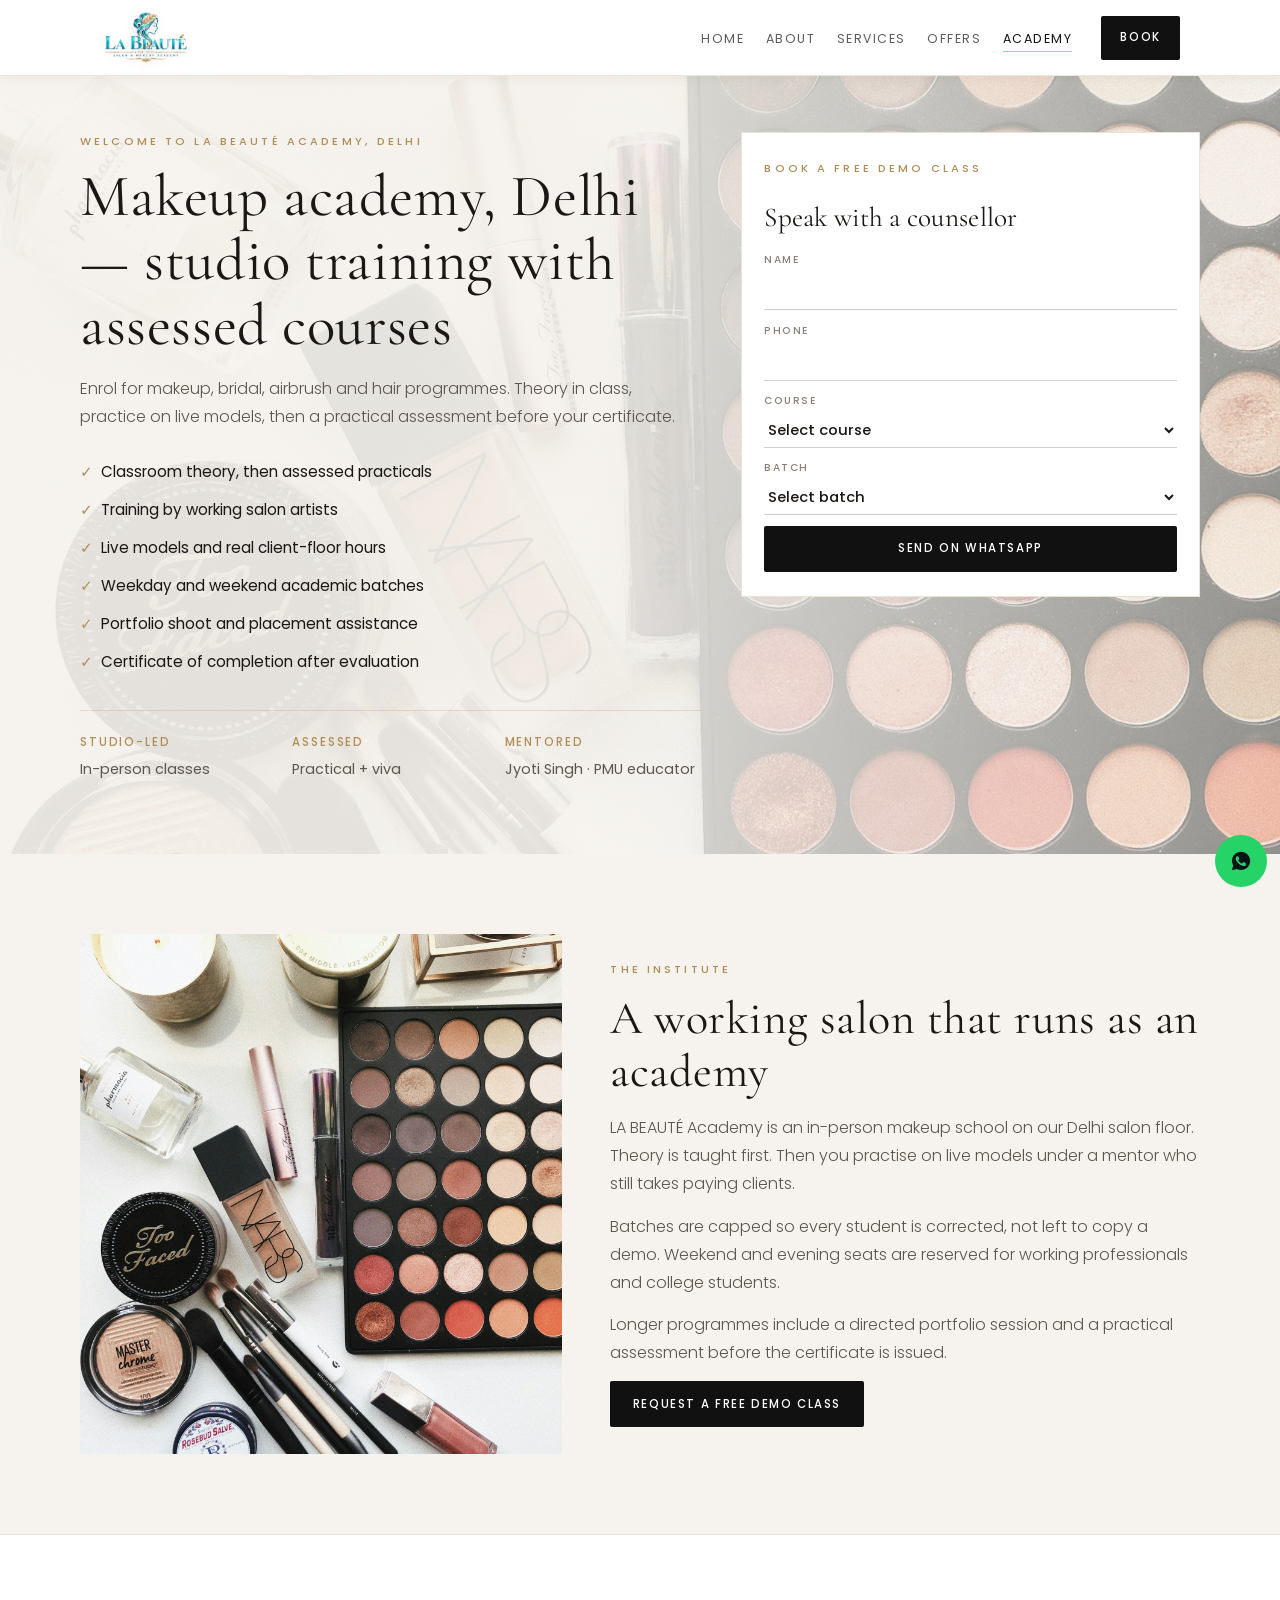
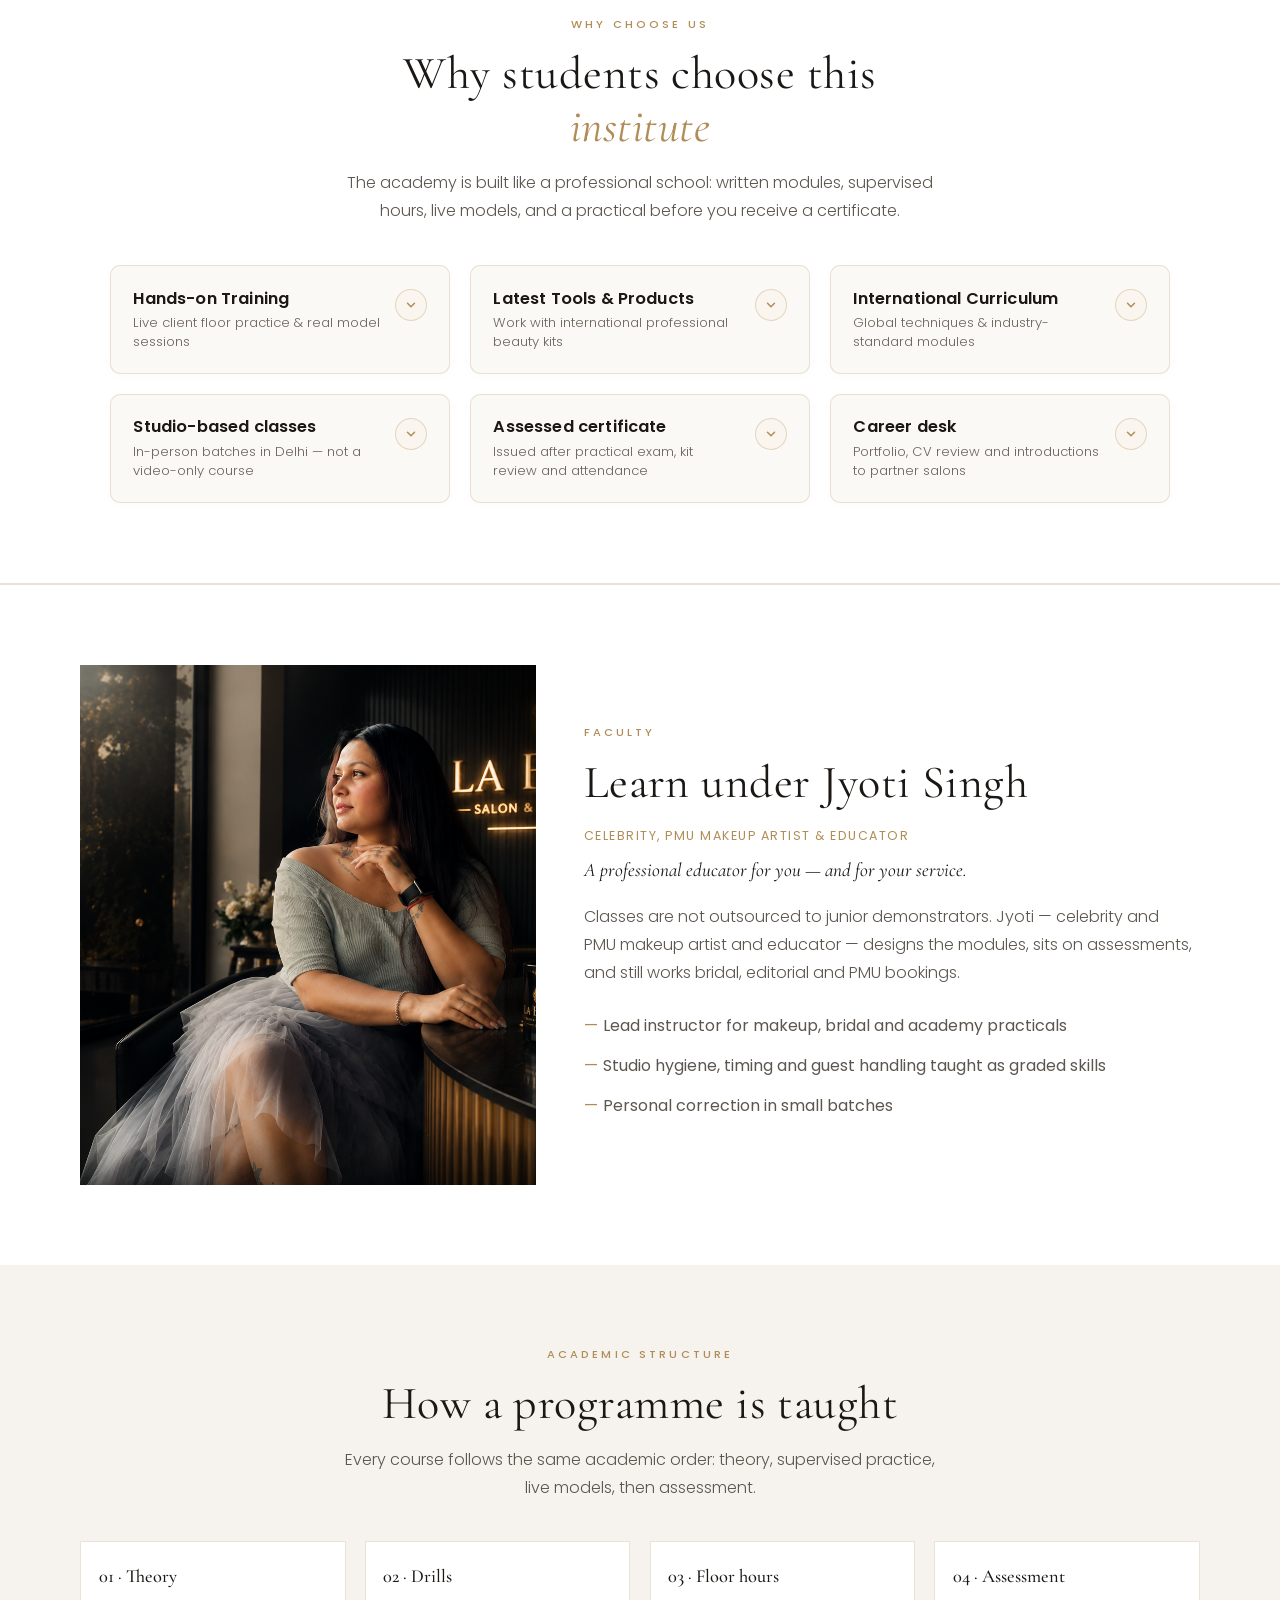
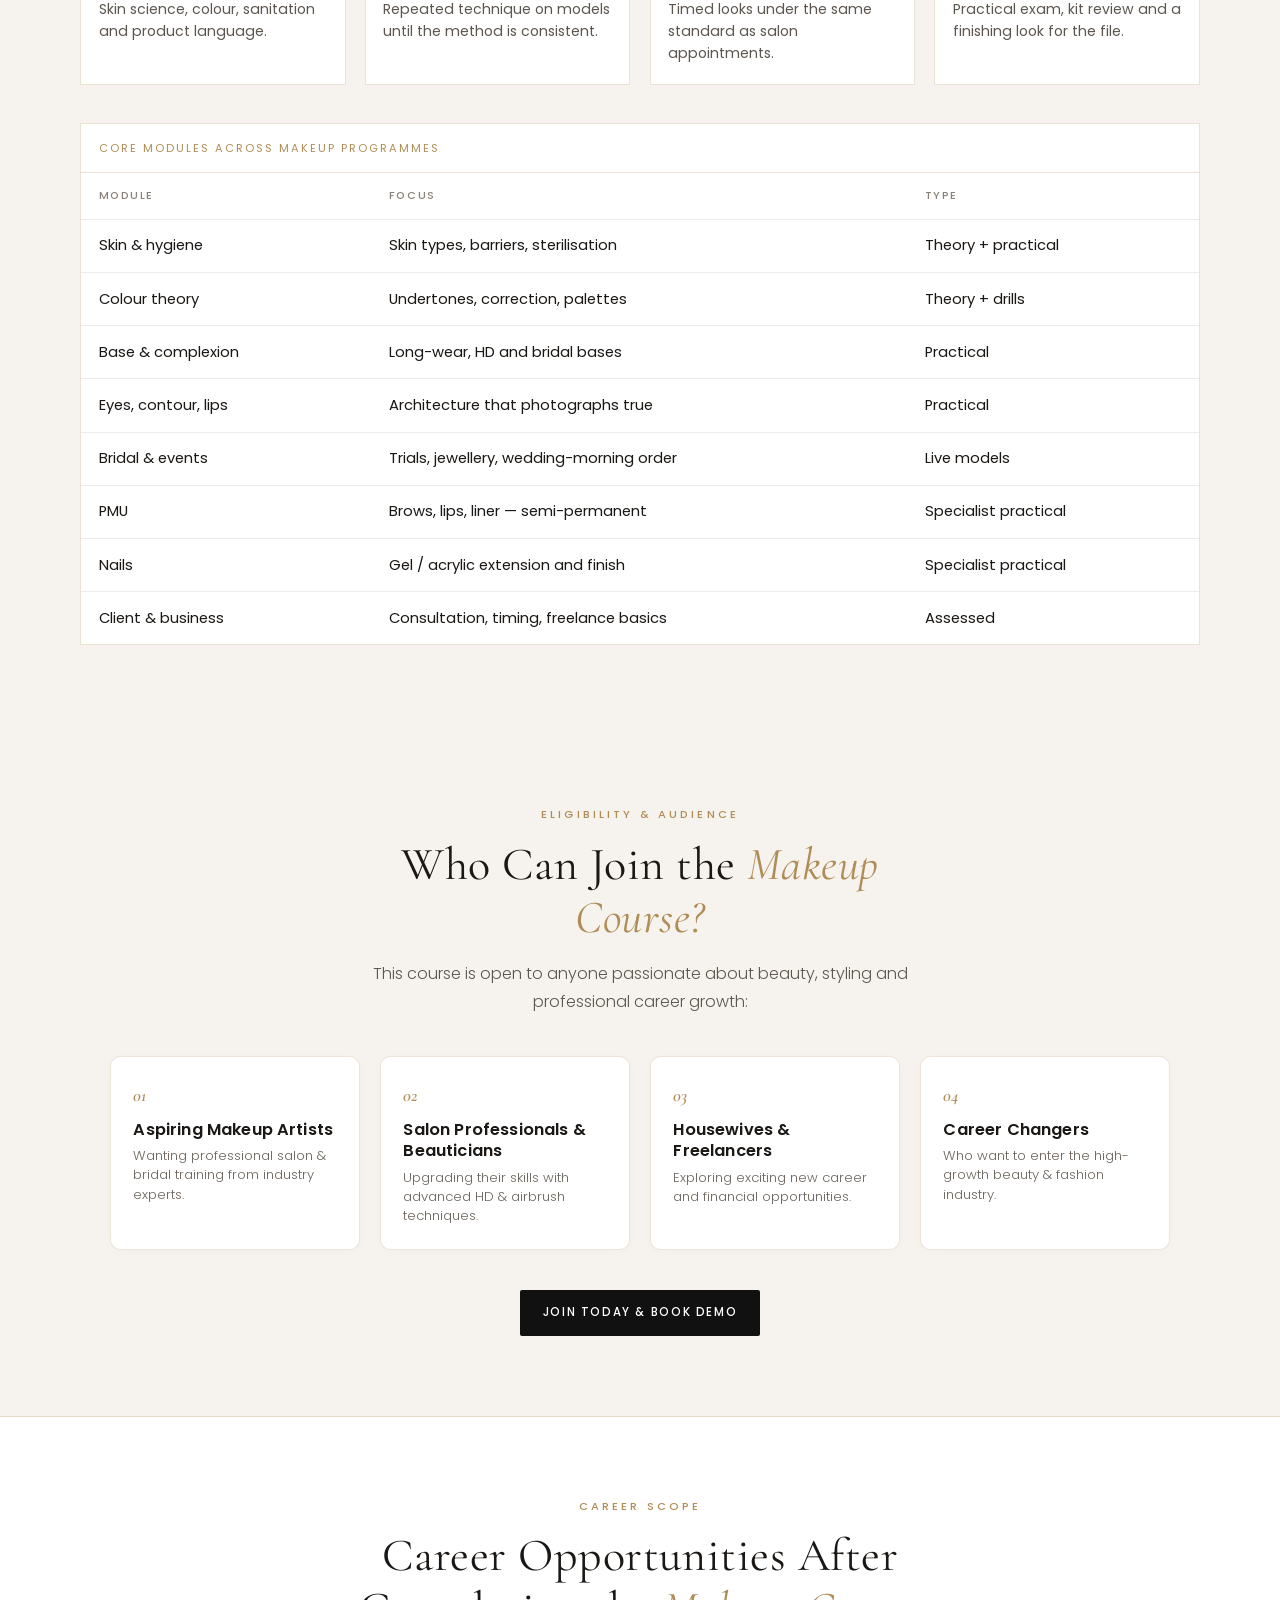
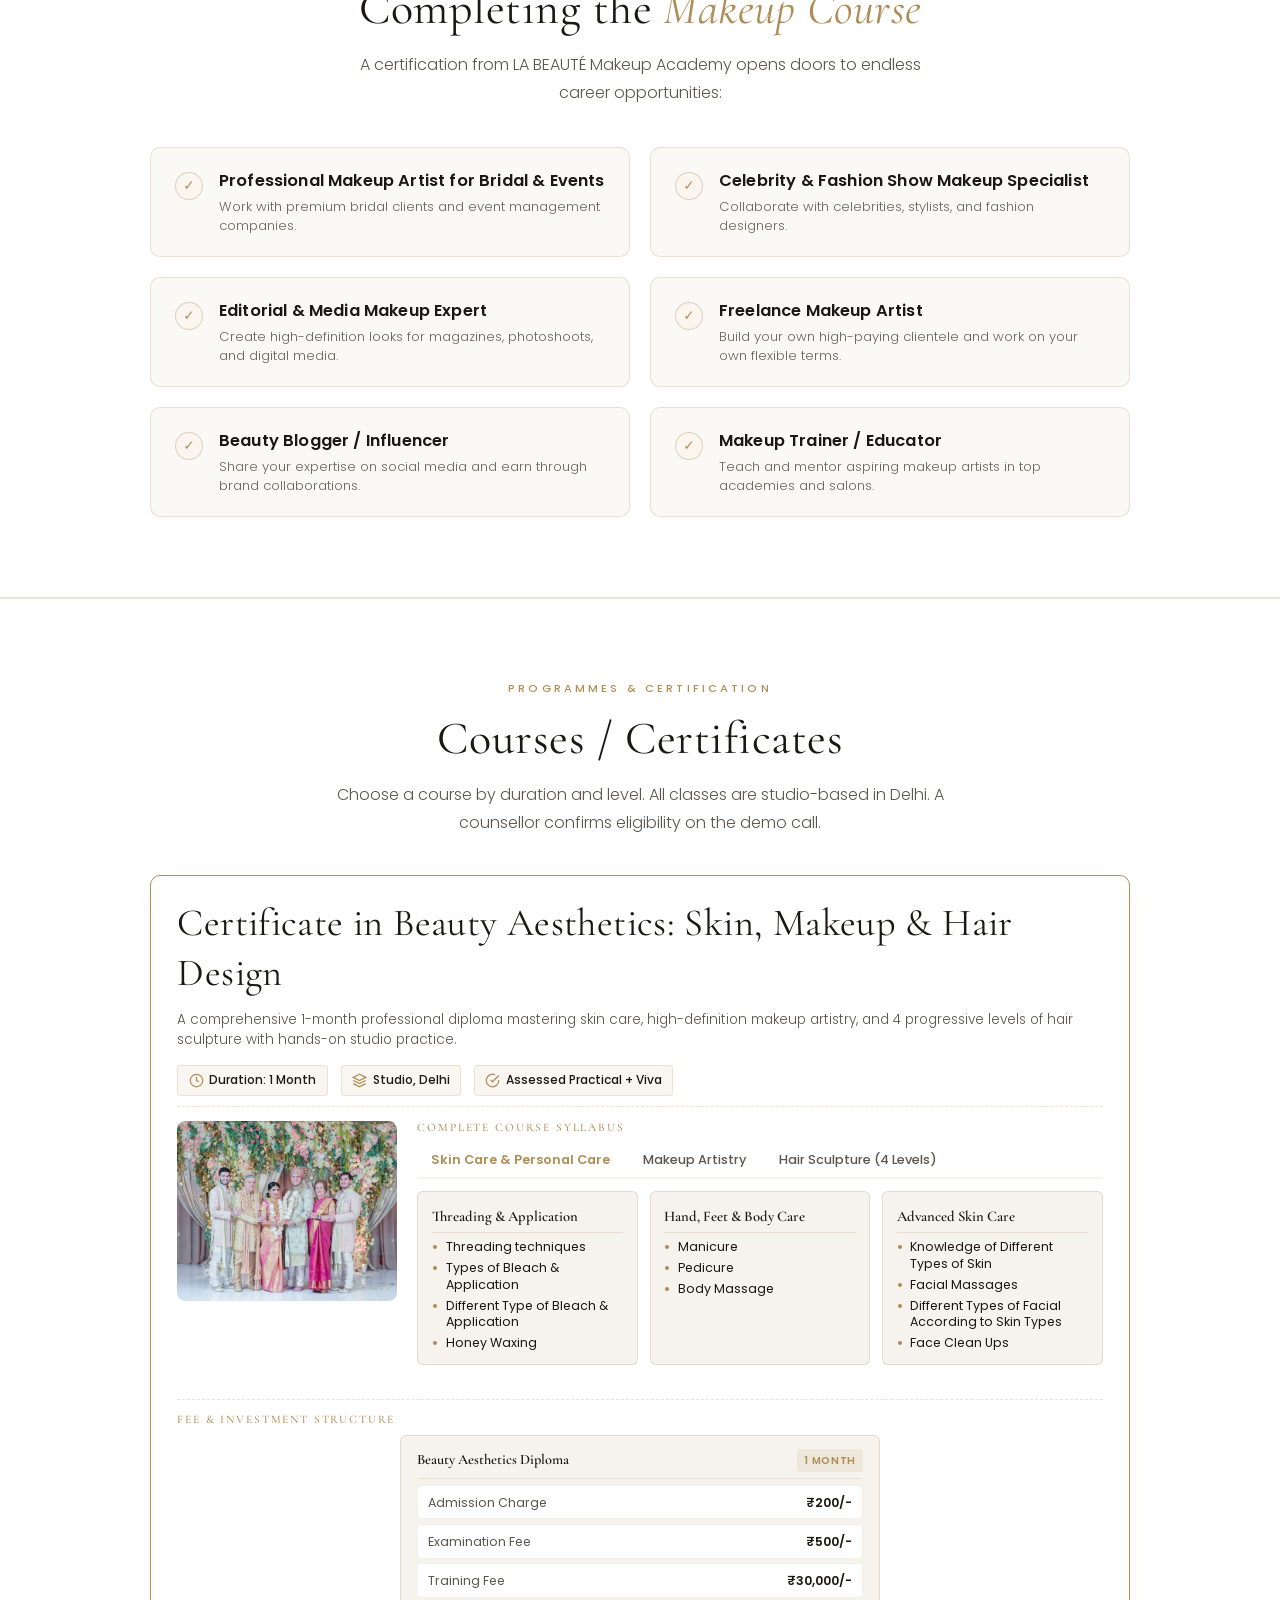
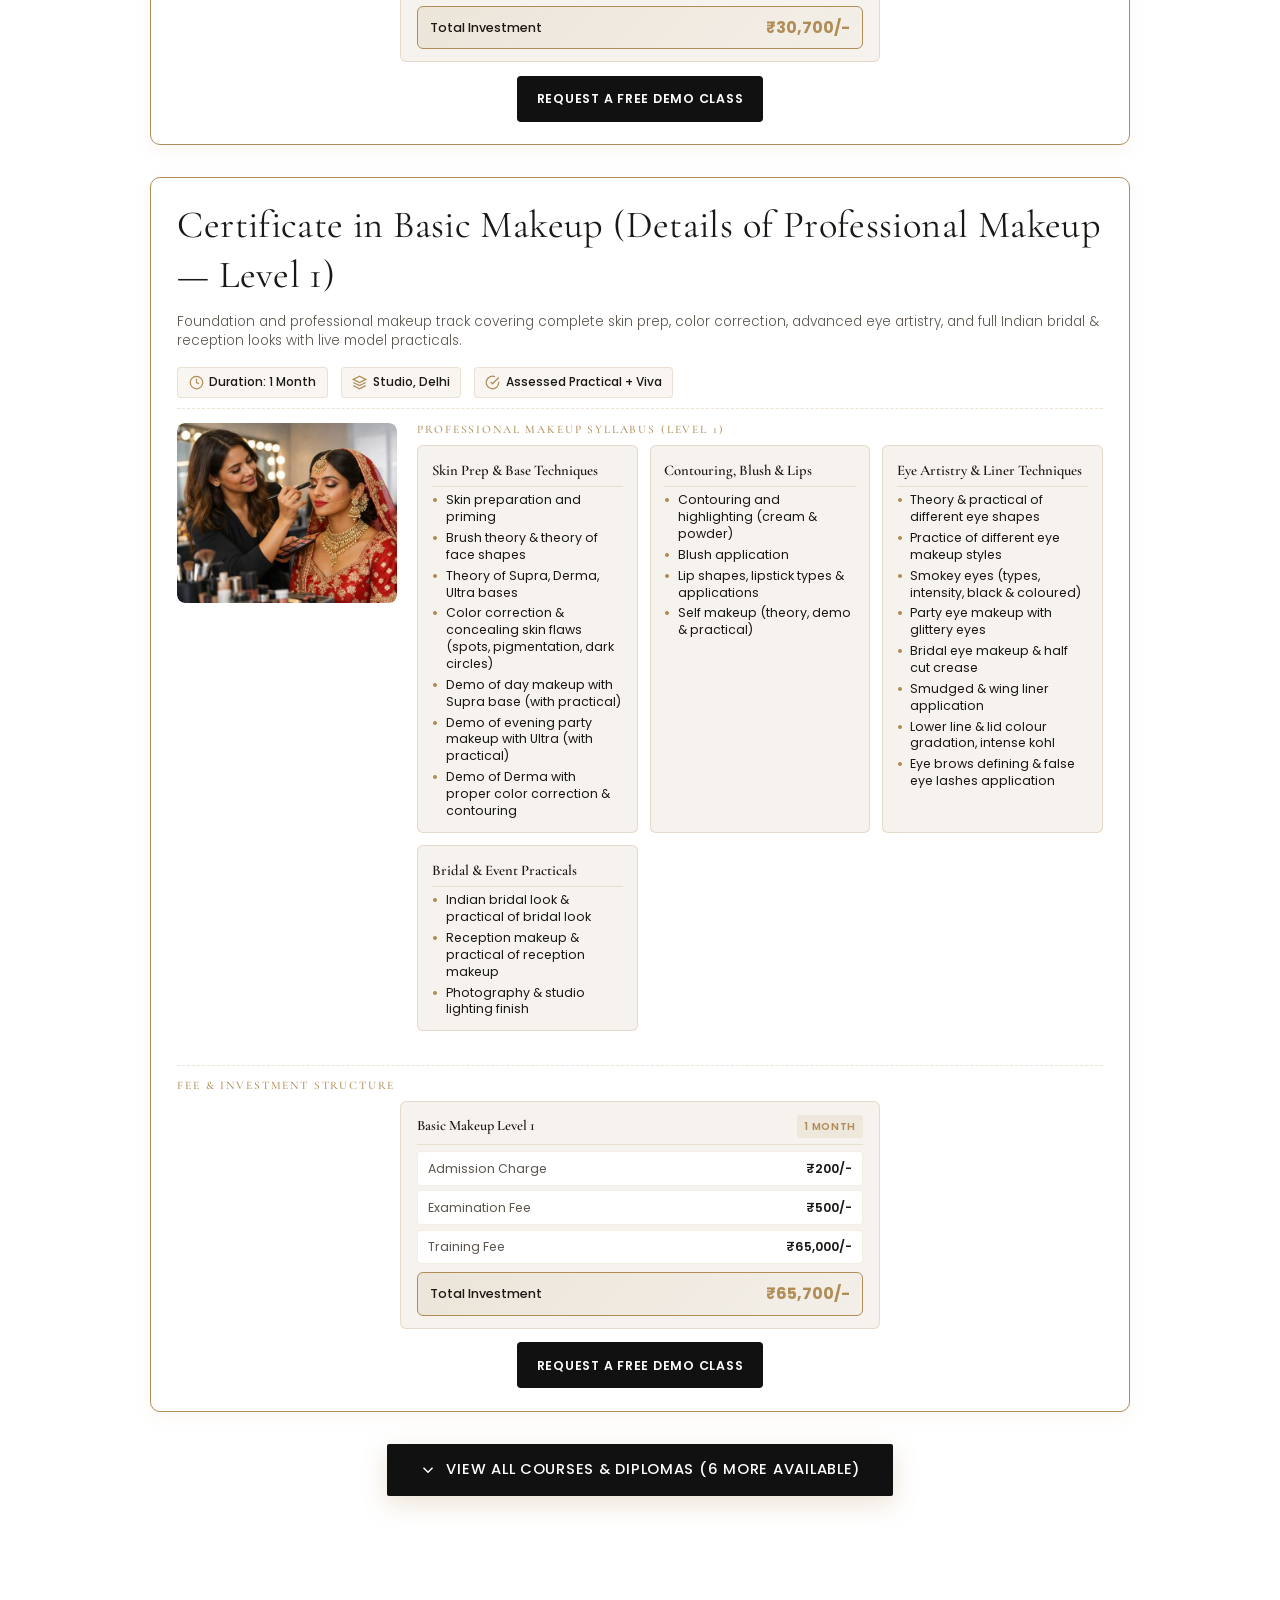
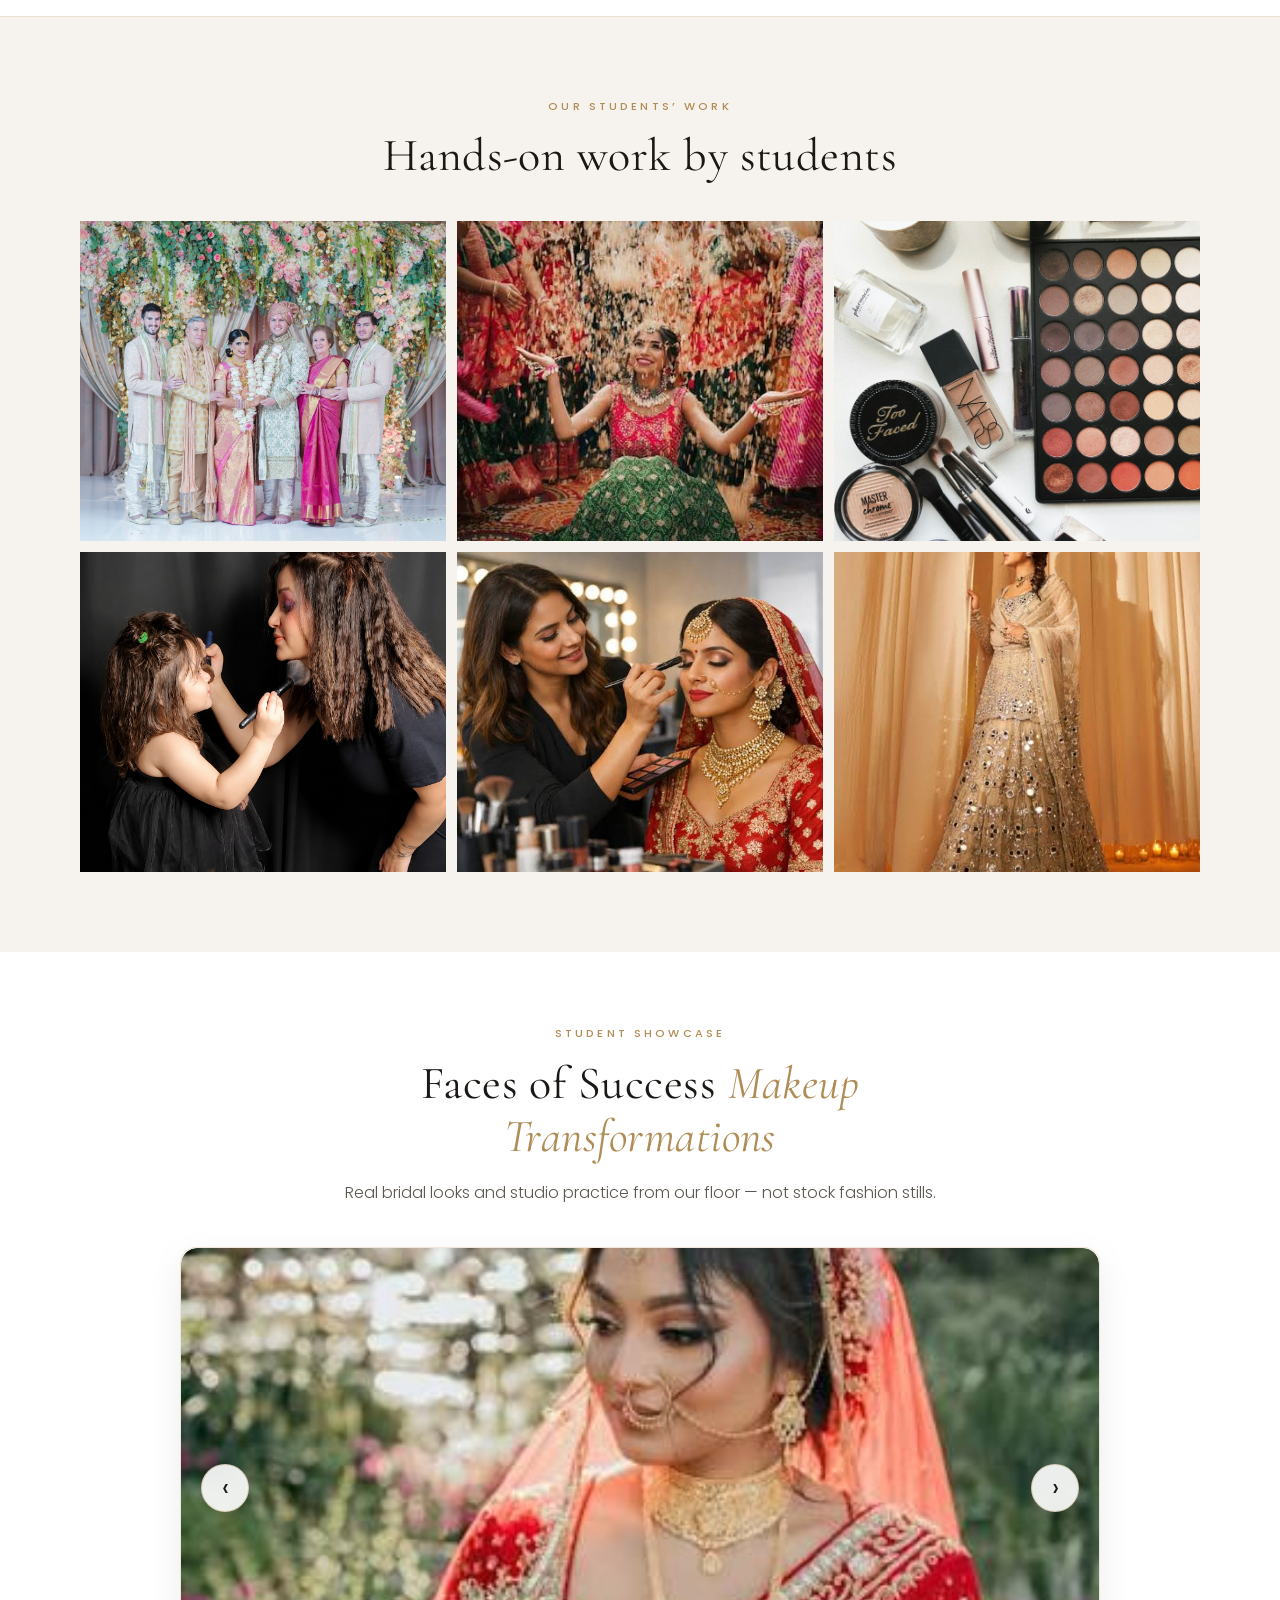
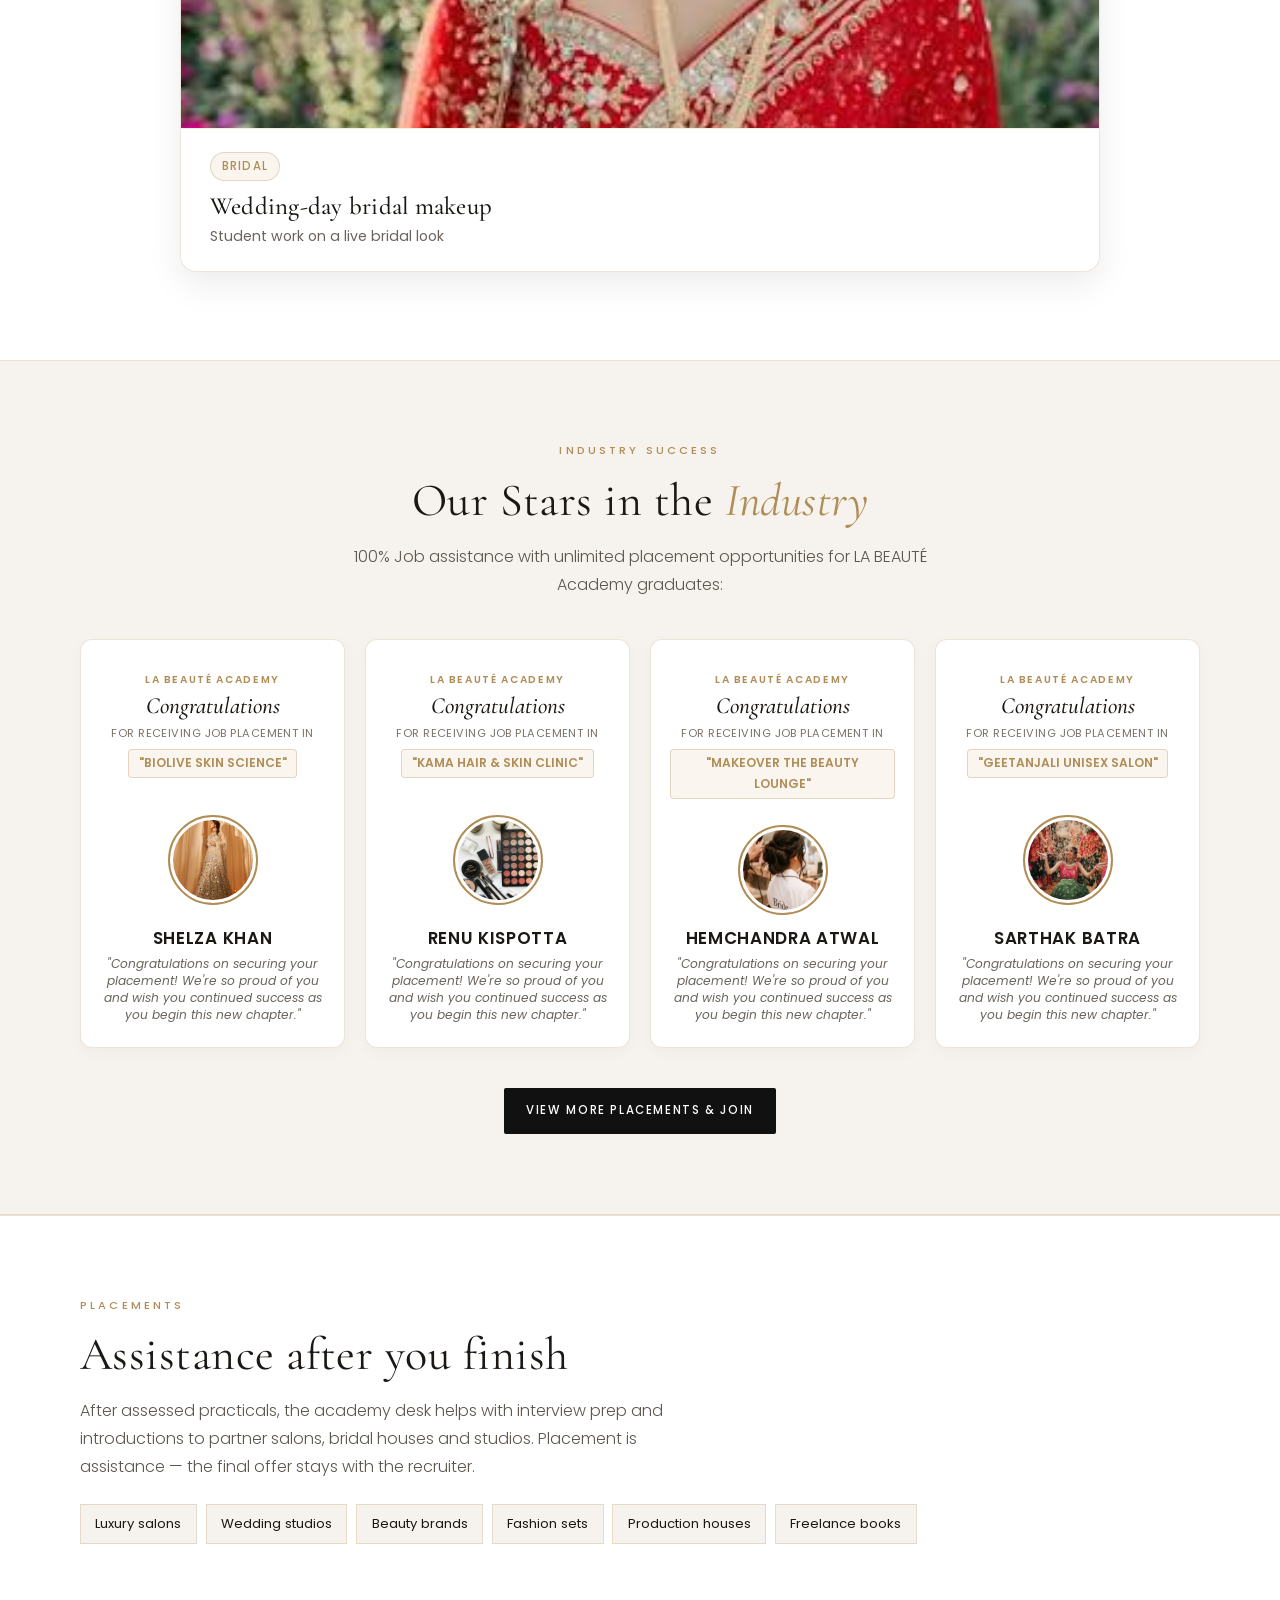
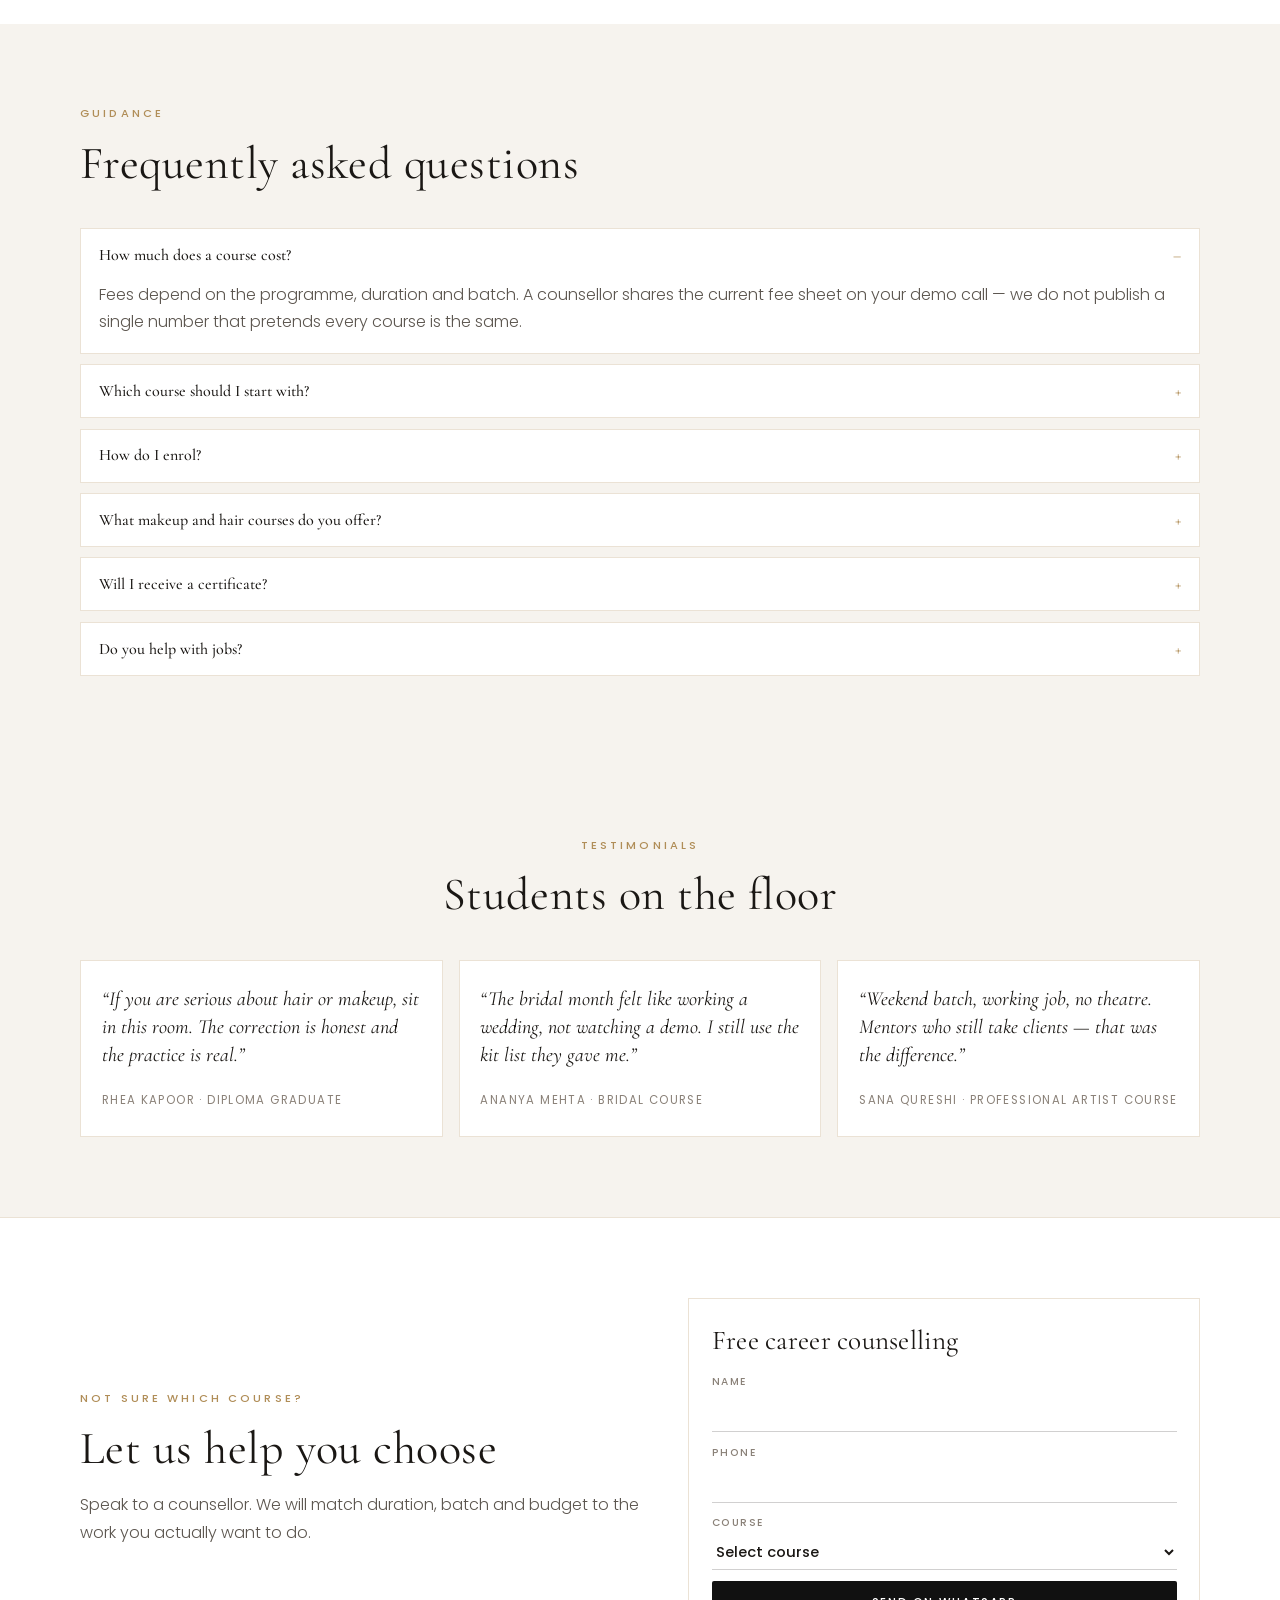
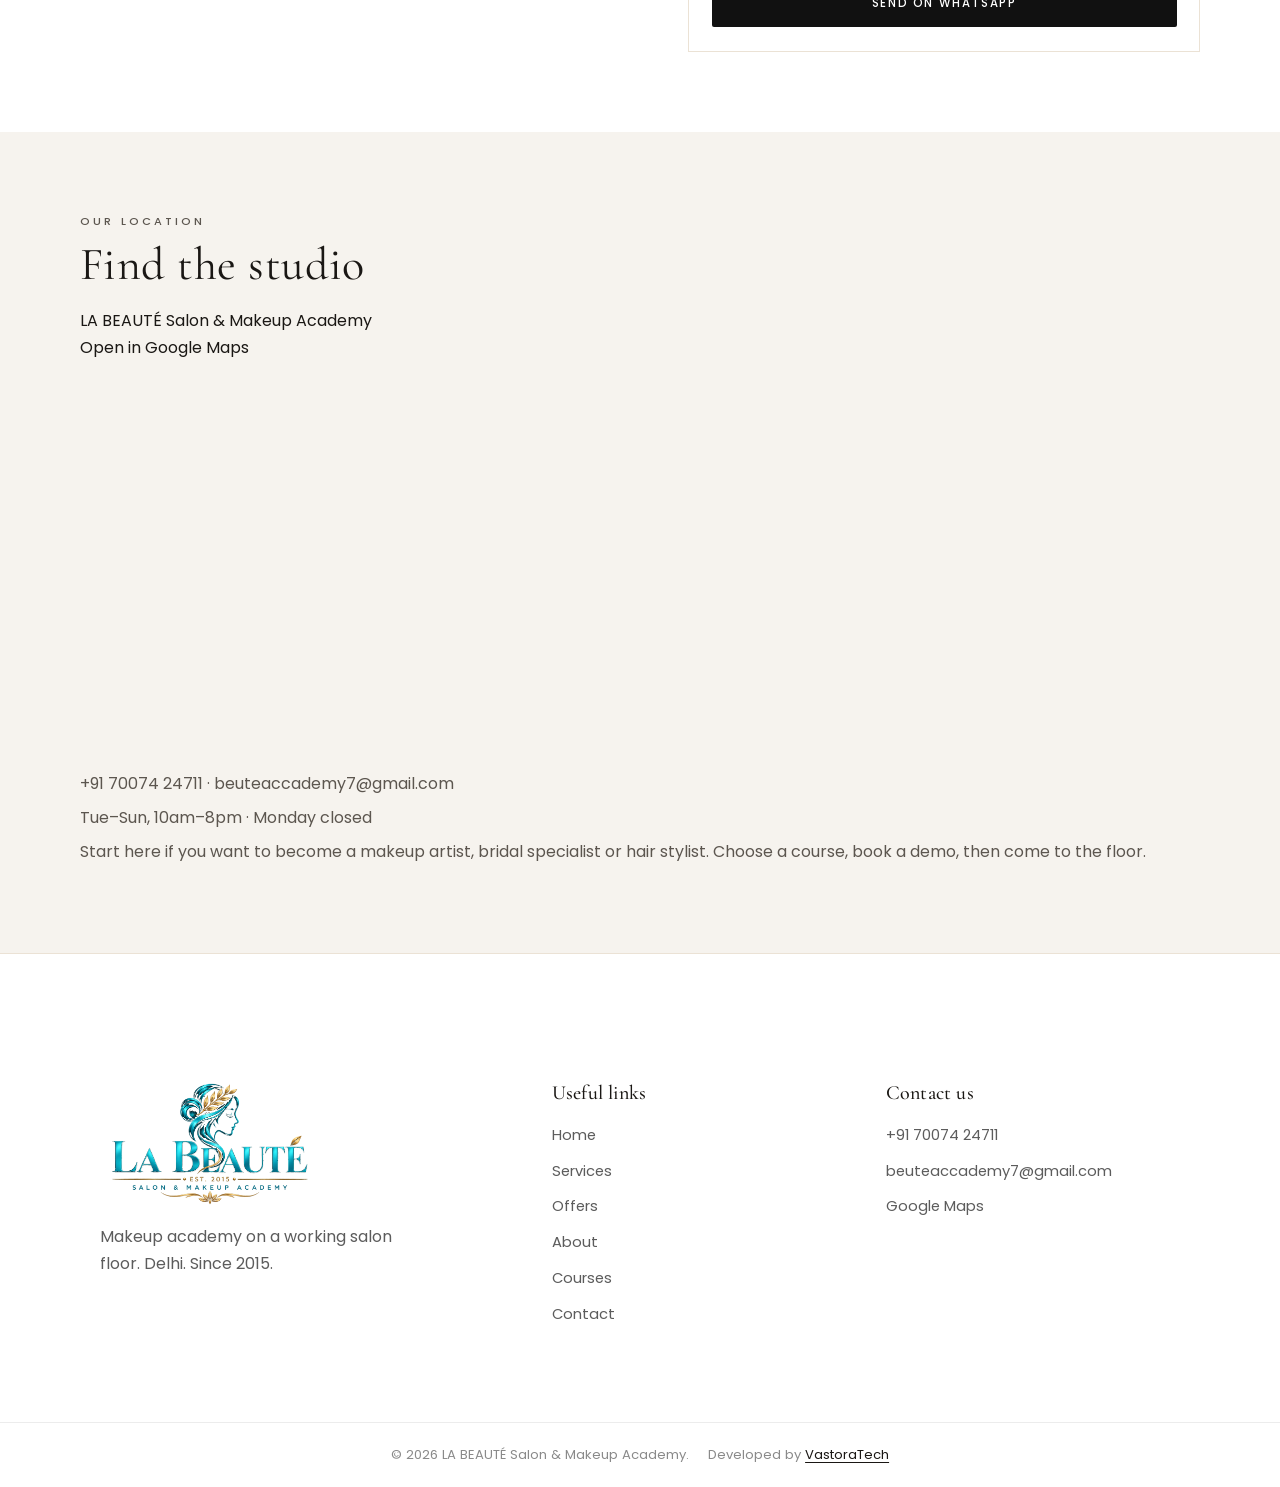
==== academy.html @ 3953b209 "Refactor mobile navigation, course cards, form responsiveness, and studio strip layout" ====
<!DOCTYPE html>
<html lang="en">

<head>
  <meta charset="UTF-8">
  <meta name="viewport" content="width=device-width, initial-scale=1.0, viewport-fit=cover">
  <title>Makeup Academy | LA BEAUTÉ Delhi</title>
  <meta name="description"
    content="LA BEAUTÉ Makeup Academy in Delhi. Makeup, bridal, airbrush, hair, nail extension and PMU (semi-permanent makeup) courses with live practice, weekend batches, portfolio and placement assistance.">
  <link rel="canonical" href="https://labeaute.in/academy.html">
  <meta property="og:title" content="LA BEAUTÉ Makeup Academy">
  <meta property="og:image" content="assets/images/makeup-class.jpg">
  <meta name="theme-color" content="#f6f3ee">
  <link rel="icon" type="image/png" href="assets/images/logo.png">
  <link rel="preconnect" href="https://fonts.googleapis.com">
  <link rel="preconnect" href="https://fonts.gstatic.com" crossorigin>
  <link
    href="https://fonts.googleapis.com/css2?family=Cormorant+Garamond:ital,wght@0,400;0,500;0,600;1,400&family=Poppins:wght@300;400;500;600&display=swap"
    rel="stylesheet">
  <link rel="stylesheet" href="style.css">
  <link rel="stylesheet" href="minimal.css">
  <link rel="stylesheet" href="academy.css">
</head>

<body class="academy-page">
  <a class="skip-link" href="#main">Skip to academy content</a>
  <div class="loader" id="loader" role="status">
    <div class="loader__inner"><img class="loader__logo" src="assets/images/logo.png" alt="LA BEAUTÉ" width="120"
        height="120"></div>
  </div>

  <header class="header" id="header">
    <nav class="nav container" aria-label="Primary">
      <a class="logo" href="index.html"><img src="assets/images/logo.png" alt="LA BEAUTÉ" width="168" height="72"></a>
      <div class="nav__panel" id="navMenu">
        <button class="nav-close" id="navClose" type="button" aria-label="Close menu">×</button>
        <ul class="nav__list">
          <li><a class="nav__link" href="index.html">Home</a></li>
          <li><a class="nav__link" href="index.html#about">About</a></li>
          <li><a class="nav__link" href="index.html#services">Services</a></li>
          <li><a class="nav__link" href="index.html#offers">Offers</a></li>
          <li><a class="nav__link is-active" href="academy.html">Academy</a></li>
        </ul>
        <div class="nav__actions">
          <a class="btn btn--primary btn--sm" href="index.html#contact">Book</a>
        </div>
      </div>
      <button class="nav-toggle" id="navToggle" type="button" aria-expanded="false" aria-controls="navMenu"
        aria-label="Open menu"><span></span><span></span><span></span></button>
    </nav>
  </header>

  <main id="main">
    <section class="lk-hero" id="home">
      <div class="ac-wrap lk-hero__grid">
        <div>
          <p class="ac-kicker">Welcome to LA BEAUTÉ Academy, Delhi</p>
          <h1>Makeup academy, Delhi — studio training with assessed courses</h1>
          <p class="ac-lead">Enrol for makeup, bridal, airbrush and hair programmes. Theory in class, practice on live models, then a practical assessment before your certificate.</p>
          <ul class="lk-ticks">
            <li>Classroom theory, then assessed practicals</li>
            <li>Training by working salon artists</li>
            <li>Live models and real client-floor hours</li>
            <li>Weekday and weekend academic batches</li>
            <li>Portfolio shoot and placement assistance</li>
            <li>Certificate of completion after evaluation</li>
          </ul>
          <div class="lk-acadbar">
            <p><strong>Studio-led</strong><span>In-person classes</span></p>
            <p><strong>Assessed</strong><span>Practical + viva</span></p>
            <p><strong>Mentored</strong><span>Jyoti Singh · PMU educator</span></p>
          </div>
        </div>
        <form class="lk-form" id="demoForm">
          <p class="ac-kicker">Book a free demo class</p>
          <h2>Speak with a counsellor</h2>
          <label>Name <input name="name" required autocomplete="name"></label>
          <label>Phone <input name="phone" type="tel" required autocomplete="tel"></label>
          <label>Course
            <select name="course" required>
              <option value="">Select course</option>
              <option>Makeup Courses</option>
              <option>Hair Styling Course</option>
              <option>Bridal Makeup Course</option>
              <option>Airbrush Makeup Course</option>
              <option>Nail Extension Course</option>
              <option>PMU (Semi-permanent Makeup)</option>
              <option>Professional Master Course</option>
              <option>Others</option>
            </select>
          </label>
          <label>Batch
            <select name="batch" required>
              <option value="">Select batch</option>
              <option>Weekday morning</option>
              <option>Weekday evening</option>
              <option>Weekend</option>
            </select>
          </label>
          <button class="btn btn--primary btn--full" type="submit">Send on WhatsApp</button>
          <p class="lk-ok" hidden>Opening WhatsApp…</p>
        </form>
      </div>
    </section>

    <section class="ac-section" id="about">
      <div class="ac-wrap lk-about">
        <figure>
          <img src="assets/images/makeup-class.jpg" alt="Training inside LA BEAUTÉ Academy" width="800" height="1000"
            loading="lazy">
        </figure>
        <div>
          <p class="ac-kicker">The institute</p>
          <h2 class="ac-title">A working salon that runs as an academy</h2>
          <p class="ac-lead">LA BEAUTÉ Academy is an in-person makeup school on our Delhi salon floor. Theory is taught first. Then you practise on live models under a mentor who still takes paying clients.</p>
          <p class="ac-lead">Batches are capped so every student is corrected, not left to copy a demo. Weekend and evening seats are reserved for working professionals and college students.</p>
          <p class="ac-lead">Longer programmes include a directed portfolio session and a practical assessment before the certificate is issued.</p>
          <a class="btn btn--primary" href="#demoForm">Request a free demo class</a>
        </div>
      </div>
    </section>
    <section class="ac-section lk-why" id="why-us">
      <div class="ac-wrap">
        <header class="ac-head ac-head--center">
          <p class="ac-kicker">Why Choose Us</p>
          <h2 class="ac-title">Why students choose this <span class="highlight">institute</span></h2>
          <p class="ac-lead">The academy is built like a professional school: written modules, supervised hours, live models, and a practical before you receive a certificate.</p>
        </header>

        <div class="lk-why__grid">
          <div class="lk-why__card">
            <div class="lk-why__info">
              <h3>Hands-on Training</h3>
              <p>Live client floor practice &amp; real model sessions</p>
            </div>
            <span class="lk-why__icon" aria-hidden="true">
              <svg width="14" height="14" viewBox="0 0 24 24" fill="none" stroke="currentColor" stroke-width="2.5"
                stroke-linecap="round" stroke-linejoin="round">
                <path d="m6 9 6 6 6-6" />
              </svg>
            </span>
          </div>

          <div class="lk-why__card">
            <div class="lk-why__info">
              <h3>Latest Tools &amp; Products</h3>
              <p>Work with international professional beauty kits</p>
            </div>
            <span class="lk-why__icon" aria-hidden="true">
              <svg width="14" height="14" viewBox="0 0 24 24" fill="none" stroke="currentColor" stroke-width="2.5"
                stroke-linecap="round" stroke-linejoin="round">
                <path d="m6 9 6 6 6-6" />
              </svg>
            </span>
          </div>

          <div class="lk-why__card">
            <div class="lk-why__info">
              <h3>International Curriculum</h3>
              <p>Global techniques &amp; industry-standard modules</p>
            </div>
            <span class="lk-why__icon" aria-hidden="true">
              <svg width="14" height="14" viewBox="0 0 24 24" fill="none" stroke="currentColor" stroke-width="2.5"
                stroke-linecap="round" stroke-linejoin="round">
                <path d="m6 9 6 6 6-6" />
              </svg>
            </span>
          </div>

          <div class="lk-why__card">
            <div class="lk-why__info">
              <h3>Studio-based classes</h3>
              <p>In-person batches in Delhi — not a video-only course</p>
            </div>
            <span class="lk-why__icon" aria-hidden="true">
              <svg width="14" height="14" viewBox="0 0 24 24" fill="none" stroke="currentColor" stroke-width="2.5"
                stroke-linecap="round" stroke-linejoin="round">
                <path d="m6 9 6 6 6-6" />
              </svg>
            </span>
          </div>

          <div class="lk-why__card">
            <div class="lk-why__info">
              <h3>Assessed certificate</h3>
              <p>Issued after practical exam, kit review and attendance</p>
            </div>
            <span class="lk-why__icon" aria-hidden="true">
              <svg width="14" height="14" viewBox="0 0 24 24" fill="none" stroke="currentColor" stroke-width="2.5"
                stroke-linecap="round" stroke-linejoin="round">
                <path d="m6 9 6 6 6-6" />
              </svg>
            </span>
          </div>

          <div class="lk-why__card">
            <div class="lk-why__info">
              <h3>Career desk</h3>
              <p>Portfolio, CV review and introductions to partner salons</p>
            </div>
            <span class="lk-why__icon" aria-hidden="true">
              <svg width="14" height="14" viewBox="0 0 24 24" fill="none" stroke="currentColor" stroke-width="2.5"
                stroke-linecap="round" stroke-linejoin="round">
                <path d="m6 9 6 6 6-6" />
              </svg>
            </span>
          </div>
        </div>
      </div>
    </section>

    <section class="ac-section lk-faculty" id="faculty">
      <div class="ac-wrap lk-faculty__grid">
        <figure>
          <img src="assets/images/hero.png" alt="Jyoti Singh, celebrity and PMU makeup artist and educator" width="800" height="1000" loading="lazy">
        </figure>
        <div>
          <p class="ac-kicker">Faculty</p>
          <h2 class="ac-title">Learn under Jyoti Singh</h2>
          <p class="lk-faculty__role">Celebrity, PMU makeup artist &amp; educator</p>
          <p class="lk-faculty__tag">A professional educator for you — and for your service.</p>
          <p class="ac-lead">Classes are not outsourced to junior demonstrators. Jyoti — celebrity and PMU makeup artist and educator — designs the modules, sits on assessments, and still works bridal, editorial and PMU bookings.</p>
          <ul class="lk-faculty__points">
            <li>Lead instructor for makeup, bridal and academy practicals</li>
            <li>Studio hygiene, timing and guest handling taught as graded skills</li>
            <li>Personal correction in small batches</li>
          </ul>
        </div>
      </div>
    </section>

    <section class="ac-section lk-syllabus" id="syllabus">
      <div class="ac-wrap">
        <header class="ac-head ac-head--center">
          <p class="ac-kicker">Academic structure</p>
          <h2 class="ac-title">How a programme is taught</h2>
          <p class="ac-lead">Every course follows the same academic order: theory, supervised practice, live models, then assessment.</p>
        </header>
        <ol class="lk-syllabus__steps">
          <li><strong>01 · Theory</strong><span>Skin science, colour, sanitation and product language.</span></li>
          <li><strong>02 · Drills</strong><span>Repeated technique on models until the method is consistent.</span></li>
          <li><strong>03 · Floor hours</strong><span>Timed looks under the same standard as salon appointments.</span></li>
          <li><strong>04 · Assessment</strong><span>Practical exam, kit review and a finishing look for the file.</span></li>
        </ol>
        <div class="lk-syllabus__table-wrap">
          <table class="lk-syllabus__table">
            <caption>Core modules across makeup programmes</caption>
            <thead>
              <tr>
                <th>Module</th>
                <th>Focus</th>
                <th>Type</th>
              </tr>
            </thead>
            <tbody>
              <tr><td>Skin &amp; hygiene</td><td>Skin types, barriers, sterilisation</td><td>Theory + practical</td></tr>
              <tr><td>Colour theory</td><td>Undertones, correction, palettes</td><td>Theory + drills</td></tr>
              <tr><td>Base &amp; complexion</td><td>Long-wear, HD and bridal bases</td><td>Practical</td></tr>
              <tr><td>Eyes, contour, lips</td><td>Architecture that photographs true</td><td>Practical</td></tr>
              <tr><td>Bridal &amp; events</td><td>Trials, jewellery, wedding-morning order</td><td>Live models</td></tr>
              <tr><td>PMU</td><td>Brows, lips, liner — semi-permanent</td><td>Specialist practical</td></tr>
              <tr><td>Nails</td><td>Gel / acrylic extension and finish</td><td>Specialist practical</td></tr>
              <tr><td>Client &amp; business</td><td>Consultation, timing, freelance basics</td><td>Assessed</td></tr>
            </tbody>
          </table>
        </div>
      </div>
    </section>

    <section class="ac-section lk-who" id="who-can-join">
      <div class="ac-wrap">
        <header class="ac-head ac-head--center">
          <p class="ac-kicker">Eligibility &amp; Audience</p>
          <h2 class="ac-title">Who Can Join the <span class="highlight">Makeup Course?</span></h2>
          <p class="ac-lead">This course is open to anyone passionate about beauty, styling and professional career
            growth:</p>
        </header>

        <div class="lk-who__grid">
          <div class="lk-who__card">
            <div class="lk-who__badge">01</div>
            <h3>Aspiring Makeup Artists</h3>
            <p>Wanting professional salon &amp; bridal training from industry experts.</p>
          </div>

          <div class="lk-who__card">
            <div class="lk-who__badge">02</div>
            <h3>Salon Professionals &amp; Beauticians</h3>
            <p>Upgrading their skills with advanced HD &amp; airbrush techniques.</p>
          </div>

          <div class="lk-who__card">
            <div class="lk-who__badge">03</div>
            <h3>Housewives &amp; Freelancers</h3>
            <p>Exploring exciting new career and financial opportunities.</p>
          </div>

          <div class="lk-who__card">
            <div class="lk-who__badge">04</div>
            <h3>Career Changers</h3>
            <p>Who want to enter the high-growth beauty &amp; fashion industry.</p>
          </div>
        </div>

        <div class="lk-who__action">
          <a class="btn btn--primary" href="#demoForm">Join Today &amp; Book Demo</a>
        </div>
      </div>
    </section>

    <section class="ac-section lk-careers" id="career-opportunities">
      <div class="ac-wrap">
        <header class="ac-head ac-head--center">
          <p class="ac-kicker">Career Scope</p>
          <h2 class="ac-title">Career Opportunities After Completing the <span class="highlight">Makeup Course</span>
          </h2>
          <p class="ac-lead">A certification from LA BEAUTÉ Makeup Academy opens doors to endless career opportunities:
          </p>
        </header>

        <div class="lk-careers__grid">
          <div class="lk-careers__card">
            <span class="lk-careers__check" aria-hidden="true">✓</span>
            <div class="lk-careers__content">
              <h3>Professional Makeup Artist for Bridal &amp; Events</h3>
              <p>Work with premium bridal clients and event management companies.</p>
            </div>
          </div>

          <div class="lk-careers__card">
            <span class="lk-careers__check" aria-hidden="true">✓</span>
            <div class="lk-careers__content">
              <h3>Celebrity &amp; Fashion Show Makeup Specialist</h3>
              <p>Collaborate with celebrities, stylists, and fashion designers.</p>
            </div>
          </div>

          <div class="lk-careers__card">
            <span class="lk-careers__check" aria-hidden="true">✓</span>
            <div class="lk-careers__content">
              <h3>Editorial &amp; Media Makeup Expert</h3>
              <p>Create high-definition looks for magazines, photoshoots, and digital media.</p>
            </div>
          </div>

          <div class="lk-careers__card">
            <span class="lk-careers__check" aria-hidden="true">✓</span>
            <div class="lk-careers__content">
              <h3>Freelance Makeup Artist</h3>
              <p>Build your own high-paying clientele and work on your own flexible terms.</p>
            </div>
          </div>

          <div class="lk-careers__card">
            <span class="lk-careers__check" aria-hidden="true">✓</span>
            <div class="lk-careers__content">
              <h3>Beauty Blogger / Influencer</h3>
              <p>Share your expertise on social media and earn through brand collaborations.</p>
            </div>
          </div>

          <div class="lk-careers__card">
            <span class="lk-careers__check" aria-hidden="true">✓</span>
            <div class="lk-careers__content">
              <h3>Makeup Trainer / Educator</h3>
              <p>Teach and mentor aspiring makeup artists in top academies and salons.</p>
            </div>
          </div>
        </div>
      </div>
    </section>

    <section class="ac-section lk-courses" id="courses">
      <div class="ac-wrap">
        <header class="ac-head ac-head--center">
          <p class="ac-kicker">Programmes &amp; Certification</p>
          <h2 class="ac-title">Courses / Certificates</h2>
          <p class="ac-lead">Choose a course by duration and level. All classes are studio-based in Delhi. A counsellor confirms eligibility on the demo call.</p>
        </header>

        <!-- Featured Master Certification Program -->
        <article class="lk-course lk-course--featured" id="certificate-beauty-aesthetics">
          <div class="lk-featured__header">
            <h3 class="lk-featured__title">Certificate in Beauty Aesthetics: Skin, Makeup &amp; Hair Design</h3>
            <p class="lk-featured__lead">A comprehensive 1-month professional diploma mastering skin care, high-definition makeup artistry, and 4 progressive levels of hair sculpture with hands-on studio practice.</p>
            <div class="lk-featured__meta-bar">
              <span class="lk-meta-tag"><svg width="15" height="15" viewBox="0 0 24 24" fill="none" stroke="currentColor" stroke-width="2"><circle cx="12" cy="12" r="10"/><path d="M12 6v6l4 2"/></svg> Duration: 1 Month</span>
              <span class="lk-meta-tag"><svg width="15" height="15" viewBox="0 0 24 24" fill="none" stroke="currentColor" stroke-width="2"><path d="M12 2L2 7l10 5 10-5-10-5zM2 17l10 5 10-5M2 12l10 5 10-5"/></svg> Studio, Delhi</span>
              <span class="lk-meta-tag"><svg width="15" height="15" viewBox="0 0 24 24" fill="none" stroke="currentColor" stroke-width="2"><path d="M22 11.08V12a10 10 0 1 1-5.93-9.14"/><polyline points="22 4 12 14.01 9 11.01"/></svg> Assessed Practical + Viva</span>
            </div>
          </div>

          <div class="lk-featured__body">
            <div class="lk-featured__media">
              <img src="assets/images/bridal2.jpg" alt="Certificate in Beauty Aesthetics - Skin, Makeup & Hair Design" width="900" height="700" loading="lazy">
            </div>

            <div class="lk-featured__content">
              <h4 class="lk-featured__syll-heading">Complete Course Syllabus</h4>
              
              <!-- Tab Controls -->
              <div class="lk-tabs-nav" role="tablist" aria-label="Course Syllabus Modules">
                <button class="lk-tab-btn is-active" type="button" role="tab" aria-selected="true" aria-controls="tab-skin" id="btn-tab-skin">
                  Skin Care &amp; Personal Care
                </button>
                <button class="lk-tab-btn" type="button" role="tab" aria-selected="false" aria-controls="tab-makeup" id="btn-tab-makeup">
                  Makeup Artistry
                </button>
                <button class="lk-tab-btn" type="button" role="tab" aria-selected="false" aria-controls="tab-hair" id="btn-tab-hair">
                  Hair Sculpture (4 Levels)
                </button>
              </div>

              <!-- Tab 1: Skin Care -->
              <div class="lk-tab-panel is-active" id="tab-skin" role="tabpanel" aria-labelledby="btn-tab-skin">
                <div class="lk-syll-group">
                  <div class="lk-syll-card">
                    <h5>Threading &amp; Application</h5>
                    <ul>
                      <li>Threading techniques</li>
                      <li>Types of Bleach &amp; Application</li>
                      <li>Different Type of Bleach &amp; Application</li>
                      <li>Honey Waxing</li>
                    </ul>
                  </div>
                  <div class="lk-syll-card">
                    <h5>Hand, Feet &amp; Body Care</h5>
                    <ul>
                      <li>Manicure</li>
                      <li>Pedicure</li>
                      <li>Body Massage</li>
                    </ul>
                  </div>
                  <div class="lk-syll-card lk-syll-card--full">
                    <h5>Advanced Skin Care</h5>
                    <ul>
                      <li>Knowledge of Different Types of Skin</li>
                      <li>Facial Massages</li>
                      <li>Different Types of Facial According to Skin Types</li>
                      <li>Face Clean Ups</li>
                    </ul>
                  </div>
                </div>
              </div>

              <!-- Tab 2: Makeup Artistry -->
              <div class="lk-tab-panel" id="tab-makeup" role="tabpanel" aria-labelledby="btn-tab-makeup" hidden>
                <div class="lk-syll-group">
                  <div class="lk-syll-card">
                    <h5>Fundamentals &amp; Theory</h5>
                    <ul>
                      <li>Skin Preparation of Priming</li>
                      <li>Brush Theory</li>
                      <li>Theory of Supra, Derma, Ultra</li>
                      <li>Theory of Face Shapes</li>
                    </ul>
                  </div>
                  <div class="lk-syll-card">
                    <h5>Day, Evening &amp; Glamour</h5>
                    <ul>
                      <li>Self-Makeup (Theory, Demo, Practical)</li>
                      <li>Demo of Day Makeup</li>
                      <li>Demo of Evening Party Makeup</li>
                      <li>Eye Brows Defining</li>
                      <li>False Eye Lashes &amp; Their Application</li>
                      <li>Powder Contouring &amp; Highlighting</li>
                    </ul>
                  </div>
                  <div class="lk-syll-card lk-syll-card--full">
                    <h5>Specialised Event &amp; Bridal Artistry</h5>
                    <ul>
                      <li>Party Eye Makeup &amp; Glitter Application</li>
                      <li>Engagement Makeup</li>
                      <li>Bridal Makeup &amp; Practical of Bridal Look</li>
                      <li>Reception Makeup &amp; Practical of Reception Makeup</li>
                    </ul>
                  </div>
                </div>
              </div>

              <!-- Tab 3: Hair Sculpture (4 Levels) -->
              <div class="lk-tab-panel" id="tab-hair" role="tabpanel" aria-labelledby="btn-tab-hair" hidden>
                <div class="lk-levels-grid">
                  <div class="lk-level-card">
                    <div class="lk-level-card__head">
                      <span class="lk-level-tag">Level 1</span>
                      <h5>Hair Cutting &amp; Shaping</h5>
                    </div>
                    <ul>
                      <li>Classic Cutting</li>
                      <li>One Length Hair Cut</li>
                      <li>U Cut &amp; Deep U Cut</li>
                      <li>Graduated &amp; Layer Cut</li>
                      <li>Bob Hair Cut</li>
                      <li>Short Square Layers</li>
                    </ul>
                  </div>

                  <div class="lk-level-card">
                    <div class="lk-level-card__head">
                      <span class="lk-level-tag">Level 2</span>
                      <h5>Styling &amp; Setting</h5>
                    </div>
                    <ul>
                      <li>Straight Blow Dry</li>
                      <li>Out Curls Setting</li>
                      <li>Ironing &amp; Tong Setting</li>
                      <li>Roller Setting</li>
                      <li>Crimping</li>
                      <li>Different Types of Buns</li>
                    </ul>
                  </div>

                  <div class="lk-level-card">
                    <div class="lk-level-card__head">
                      <span class="lk-level-tag">Level 3</span>
                      <h5>Color &amp; Chemical Work</h5>
                    </div>
                    <ul>
                      <li>Basic Theory of Color &amp; Practice</li>
                      <li>Root Touch Up</li>
                      <li>Global Colour</li>
                      <li>Colour on Colour</li>
                      <li>Colour Change</li>
                    </ul>
                  </div>

                  <div class="lk-level-card">
                    <div class="lk-level-card__head">
                      <span class="lk-level-tag">Level 4</span>
                      <h5>Hair Spa &amp; Scalp Care</h5>
                    </div>
                    <ul>
                      <li>Head Massage</li>
                      <li>Hair Spa Treatment</li>
                    </ul>
                  </div>
                </div>
              </div>
            </div>

            <!-- Bottom Flex Fee Section -->
            <div class="lk-featured__footer">
              <h4 class="lk-fee-footer__title">Fee &amp; Investment Structure</h4>
              <div class="lk-fee-flex">
                <div class="lk-fee-card">
                  <div class="lk-fee-card__head">
                    <span>Beauty Aesthetics Diploma</span>
                    <span class="badge">1 Month</span>
                  </div>
                  <div class="lk-fee-card__body">
                    <div class="lk-fee-row"><span>Admission Charge</span> <strong>₹200/-</strong></div>
                    <div class="lk-fee-row"><span>Examination Fee</span> <strong>₹500/-</strong></div>
                    <div class="lk-fee-row"><span>Training Fee</span> <strong>₹30,000/-</strong></div>
                  </div>
                  <div class="lk-fee-card__foot">
                    <span>Total Investment</span>
                    <strong>₹30,700/-</strong>
                  </div>
                </div>
              </div>
              <div class="lk-fee-action">
                <a class="btn btn--primary" href="#demoForm">Request a Free Demo Class</a>
              </div>
            </div>
          </div>
        </article>

        <!-- Certificate in Basic Makeup (Level 1) -->
        <article class="lk-course lk-course--featured lk-course--detailed" id="makeup">
          <div class="lk-featured__header">
            <h3 class="lk-featured__title">Certificate in Basic Makeup (Details of Professional Makeup — Level 1)</h3>
            <p class="lk-featured__lead">Foundation and professional makeup track covering complete skin prep, color correction, advanced eye artistry, and full Indian bridal &amp; reception looks with live model practicals.</p>
            <div class="lk-featured__meta-bar">
              <span class="lk-meta-tag"><svg width="15" height="15" viewBox="0 0 24 24" fill="none" stroke="currentColor" stroke-width="2"><circle cx="12" cy="12" r="10"/><path d="M12 6v6l4 2"/></svg> Duration: 1 Month</span>
              <span class="lk-meta-tag"><svg width="15" height="15" viewBox="0 0 24 24" fill="none" stroke="currentColor" stroke-width="2"><path d="M12 2L2 7l10 5 10-5-10-5zM2 17l10 5 10-5M2 12l10 5 10-5"/></svg> Studio, Delhi</span>
              <span class="lk-meta-tag"><svg width="15" height="15" viewBox="0 0 24 24" fill="none" stroke="currentColor" stroke-width="2"><path d="M22 11.08V12a10 10 0 1 1-5.93-9.14"/><polyline points="22 4 12 14.01 9 11.01"/></svg> Assessed Practical + Viva</span>
            </div>
          </div>

          <div class="lk-featured__body">
            <div class="lk-featured__media">
              <img src="assets/images/hero-makeup.jpg" alt="Certificate in Basic Makeup - Professional Level 1" width="900" height="700" loading="lazy">
            </div>

            <div class="lk-featured__content">
              <h4 class="lk-featured__syll-heading">Professional Makeup Syllabus (Level 1)</h4>
              
              <div class="lk-syll-group lk-syll-group--2col">
                <div class="lk-syll-card">
                  <h5>Skin Prep &amp; Base Techniques</h5>
                  <ul>
                    <li>Skin preparation and priming</li>
                    <li>Brush theory &amp; theory of face shapes</li>
                    <li>Theory of Supra, Derma, Ultra bases</li>
                    <li>Color correction &amp; concealing skin flaws (spots, pigmentation, dark circles)</li>
                    <li>Demo of day makeup with Supra base (with practical)</li>
                    <li>Demo of evening party makeup with Ultra (with practical)</li>
                    <li>Demo of Derma with proper color correction &amp; contouring</li>
                  </ul>
                </div>

                <div class="lk-syll-card">
                  <h5>Contouring, Blush &amp; Lips</h5>
                  <ul>
                    <li>Contouring and highlighting (cream &amp; powder)</li>
                    <li>Blush application</li>
                    <li>Lip shapes, lipstick types &amp; applications</li>
                    <li>Self makeup (theory, demo &amp; practical)</li>
                  </ul>
                </div>

                <div class="lk-syll-card">
                  <h5>Eye Artistry &amp; Liner Techniques</h5>
                  <ul>
                    <li>Theory &amp; practical of different eye shapes</li>
                    <li>Practice of different eye makeup styles</li>
                    <li>Smokey eyes (types, intensity, black &amp; coloured)</li>
                    <li>Party eye makeup with glittery eyes</li>
                    <li>Bridal eye makeup &amp; half cut crease</li>
                    <li>Smudged &amp; wing liner application</li>
                    <li>Lower line &amp; lid colour gradation, intense kohl</li>
                    <li>Eye brows defining &amp; false eye lashes application</li>
                  </ul>
                </div>

                <div class="lk-syll-card">
                  <h5>Bridal &amp; Event Practicals</h5>
                  <ul>
                    <li>Indian bridal look &amp; practical of bridal look</li>
                    <li>Reception makeup &amp; practical of reception makeup</li>
                    <li>Photography &amp; studio lighting finish</li>
                  </ul>
                </div>
              </div>
            </div>

            <!-- Bottom Flex Fee Section -->
            <div class="lk-featured__footer">
              <h4 class="lk-fee-footer__title">Fee &amp; Investment Structure</h4>
              <div class="lk-fee-flex">
                <div class="lk-fee-card">
                  <div class="lk-fee-card__head">
                    <span>Basic Makeup Level 1</span>
                    <span class="badge">1 Month</span>
                  </div>
                  <div class="lk-fee-card__body">
                    <div class="lk-fee-row"><span>Admission Charge</span> <strong>₹200/-</strong></div>
                    <div class="lk-fee-row"><span>Examination Fee</span> <strong>₹500/-</strong></div>
                    <div class="lk-fee-row"><span>Training Fee</span> <strong>₹65,000/-</strong></div>
                  </div>
                  <div class="lk-fee-card__foot">
                    <span>Total Investment</span>
                    <strong>₹65,700/-</strong>
                  </div>
                </div>
              </div>
              <div class="lk-fee-action">
                <a class="btn btn--primary" href="#demoForm">Request a Free Demo Class</a>
              </div>
            </div>
          </div>
        </article>

        <!-- View All Courses Button Wrapper -->
        <div class="lk-view-all-courses-wrap" id="viewAllCoursesWrap">
          <button type="button" class="btn btn--primary btn--lg" id="btnViewAllCourses">
            <svg width="18" height="18" viewBox="0 0 24 24" fill="none" stroke="currentColor" stroke-width="2"><path d="M6 9l6 6 6-6"/></svg>
            View All Courses &amp; Diplomas (6 More Available)
          </button>
        </div>

        <!-- Certificate in Advance Makeup (Level 2) -->
        <article class="lk-course lk-course--featured lk-course--detailed lk-course-collapsible" id="bridal" hidden>
          <div class="lk-featured__header">
            <h3 class="lk-featured__title">Certificate in Advance Makeup (Level 2 Advance Makeup Course)</h3>
            <p class="lk-featured__lead">An intensive 1-month advanced track mastering international product knowledge, full airbrush demonstration &amp; machine work, Arabic &amp; cut-crease eye artistry, Indo-Western bridal, retro looks, mature skin techniques, and lehenga draping with portfolio shoots.</p>
            <div class="lk-featured__meta-bar">
              <span class="lk-meta-tag"><svg width="15" height="15" viewBox="0 0 24 24" fill="none" stroke="currentColor" stroke-width="2"><circle cx="12" cy="12" r="10"/><path d="M12 6v6l4 2"/></svg> Duration: 1 Month</span>
              <span class="lk-meta-tag"><svg width="15" height="15" viewBox="0 0 24 24" fill="none" stroke="currentColor" stroke-width="2"><path d="M12 2L2 7l10 5 10-5-10-5zM2 17l10 5 10-5M2 12l10 5 10-5"/></svg> Studio, Delhi</span>
              <span class="lk-meta-tag"><svg width="15" height="15" viewBox="0 0 24 24" fill="none" stroke="currentColor" stroke-width="2"><path d="M22 11.08V12a10 10 0 1 1-5.93-9.14"/><polyline points="22 4 12 14.01 9 11.01"/></svg> Full Exam Look + Model Shoot</span>
            </div>
          </div>

          <div class="lk-featured__body">
            <div class="lk-featured__media">
              <img src="assets/images/hero-bridal.jpg" alt="Certificate in Advance Makeup - Level 2" width="900" height="700" loading="lazy">
            </div>

            <div class="lk-featured__content">
              <h4 class="lk-featured__syll-heading">Advance Makeup Syllabus (Level 2)</h4>
              
              <div class="lk-syll-group lk-syll-group--2col">
                <div class="lk-syll-card">
                  <h5>Color Theory &amp; Skin Tones</h5>
                  <ul>
                    <li>Colour Wheel theory &amp; practical application</li>
                    <li>In-depth study of different skin tones &amp; undertones</li>
                    <li>International grade product knowledge &amp; selection</li>
                    <li>Practice on paper for layout &amp; blend precision</li>
                  </ul>
                </div>

                <div class="lk-syll-card">
                  <h5>Airbrush Mastery &amp; Machine Knowledge</h5>
                  <ul>
                    <li>Airbrush machine setup, maintenance &amp; knowledge</li>
                    <li>Airbrush demonstration &amp; product techniques</li>
                    <li>Demo of base with proper airbrush &amp; contouring (with practical)</li>
                    <li>Demo with airbrush products for full makeup look (with practical)</li>
                  </ul>
                </div>

                <div class="lk-syll-card">
                  <h5>Specialised Artistry &amp; Draping</h5>
                  <ul>
                    <li>Different types of eye makeup (Arabic Makeup, Full Cut Crease)</li>
                    <li>Indo-Western bridal look</li>
                    <li>Portfolio makeup &amp; Retro look</li>
                    <li>Mature skin makeup techniques</li>
                    <li>Professional Lehenga draping</li>
                  </ul>
                </div>

                <div class="lk-syll-card">
                  <h5>Client Skills &amp; Exam Day</h5>
                  <ul>
                    <li>Ongoing counselling for client interaction &amp; career opportunities</li>
                    <li><strong>EXAM DAY</strong>: Complete full look execution</li>
                    <li>Professional Model Shoots (Optional portfolio building)</li>
                  </ul>
                </div>
              </div>
            </div>

            <!-- Bottom Flex Fee Section -->
            <div class="lk-featured__footer">
              <h4 class="lk-fee-footer__title">Fee &amp; Investment Structure</h4>
              <div class="lk-fee-flex">
                <div class="lk-fee-card">
                  <div class="lk-fee-card__head">
                    <span>Advance Makeup Level 2</span>
                    <span class="badge">1 Month</span>
                  </div>
                  <div class="lk-fee-card__body">
                    <div class="lk-fee-row"><span>Admission Charge</span> <strong>₹200/-</strong></div>
                    <div class="lk-fee-row"><span>Examination Fee</span> <strong>₹500/-</strong></div>
                    <div class="lk-fee-row"><span>Training Fee</span> <strong>₹40,000/-</strong></div>
                  </div>
                  <div class="lk-fee-card__foot">
                    <span>Total Investment</span>
                    <strong>₹40,700/-</strong>
                  </div>
                </div>
              </div>
              <div class="lk-fee-action">
                <a class="btn btn--primary" href="#demoForm">Request a Free Demo Class</a>
              </div>
            </div>
          </div>
        </article>

        <!-- Certificate in Hair Styling & Hairdressing Tracks -->
        <article class="lk-course lk-course--featured lk-course--detailed lk-course-collapsible" id="hair" hidden>
          <div class="lk-featured__header">
            <h3 class="lk-featured__title">Certificate in Hair Styling &amp; Hairdressing (Basic, Advance &amp; Scientific Tracks)</h3>
            <p class="lk-featured__lead">Comprehensive studio training covering fundamental setting, electronic tools, Hollywood waves, intricate French &amp; fishtail braids, Russian hairstyles, bridal up-dos with jewelry setting, and scientific hair sculpture.</p>
            <div class="lk-featured__meta-bar">
              <span class="lk-meta-tag"><svg width="15" height="15" viewBox="0 0 24 24" fill="none" stroke="currentColor" stroke-width="2"><circle cx="12" cy="12" r="10"/><path d="M12 6v6l4 2"/></svg> Basic: 1 Month &nbsp;|&nbsp; Advance: 2 Months</span>
              <span class="lk-meta-tag"><svg width="15" height="15" viewBox="0 0 24 24" fill="none" stroke="currentColor" stroke-width="2"><path d="M12 2L2 7l10 5 10-5-10-5zM2 17l10 5 10-5M2 12l10 5 10-5"/></svg> Studio, Delhi</span>
              <span class="lk-meta-tag"><svg width="15" height="15" viewBox="0 0 24 24" fill="none" stroke="currentColor" stroke-width="2"><path d="M22 11.08V12a10 10 0 1 1-5.93-9.14"/><polyline points="22 4 12 14.01 9 11.01"/></svg> Assessed Practical + Viva</span>
            </div>
          </div>

          <div class="lk-featured__body">
            <div class="lk-featured__media">
              <img src="assets/images/hero-hair.jpg" alt="Certificate in Hair Styling and Hairdressing" width="900" height="700" loading="lazy">
            </div>

            <div class="lk-featured__content">
              <h4 class="lk-featured__syll-heading">Hair Styling &amp; Hairdressing Curriculum</h4>
              
              <!-- Tab Controls for Hair -->
              <div class="lk-tabs-nav" role="tablist" aria-label="Hair Course Syllabus Modules">
                <button class="lk-tab-btn is-active" type="button" role="tab" aria-selected="true" aria-controls="tab-hair-basic" id="btn-tab-hair-basic">
                  Basic Hairstyling (1 Month)
                </button>
                <button class="lk-tab-btn" type="button" role="tab" aria-selected="false" aria-controls="tab-hair-advance" id="btn-tab-hair-advance">
                  Advance Hairstyle (2 Months)
                </button>
                <button class="lk-tab-btn" type="button" role="tab" aria-selected="false" aria-controls="tab-hairdressing" id="btn-tab-hairdressing">
                  Hairdressing Course (1 Month)
                </button>
              </div>

              <!-- Basic Hairstyling Tab -->
              <div class="lk-tab-panel is-active" id="tab-hair-basic" role="tabpanel" aria-labelledby="btn-tab-hair-basic">
                <div class="lk-syll-group lk-syll-group--2col">
                  <div class="lk-syll-card">
                    <h5>Fundamentals &amp; Thermal Styling</h5>
                    <ul>
                      <li>Basic hair styling techniques</li>
                      <li>Crimping methods &amp; volume creation</li>
                      <li>Tong setting &amp; curl retention</li>
                      <li>Different styles of ironing</li>
                    </ul>
                  </div>

                  <div class="lk-syll-card">
                    <h5>Bun Setting &amp; Front Styling</h5>
                    <ul>
                      <li>Basic bun setting</li>
                      <li>Different types of front setting</li>
                      <li>Sectioning &amp; hair preparation</li>
                    </ul>
                  </div>
                </div>
              </div>

              <!-- Advance Hairstyle Tab -->
              <div class="lk-tab-panel" id="tab-hair-advance" role="tabpanel" aria-labelledby="btn-tab-hair-advance" hidden>
                <div class="lk-syll-group lk-syll-group--2col">
                  <div class="lk-syll-card">
                    <h5>Core Prep &amp; Electronic Styling</h5>
                    <ul>
                      <li>Hair sectioning, teasing &amp; crown area setting</li>
                      <li>Hair straightening &amp; curling using tongs</li>
                      <li>Using hair electronics &amp; straightener curling</li>
                      <li>Waves using triple barrel technique</li>
                      <li>Hollywood waves / beach waves</li>
                      <li>French ponytail &amp; fixing hair extensions/stuffing</li>
                      <li>Donut setting, hair stuffing/padding &amp; extension setting</li>
                    </ul>
                  </div>

                  <div class="lk-syll-card">
                    <h5>Braids &amp; Russian Hairstyles</h5>
                    <ul>
                      <li>French braided hairstyles (Half Tie, Full Braided Bun)</li>
                      <li>Fish tail braided hairstyles (Half-Tie, On-Sided, Full-Tie Messy Bun)</li>
                      <li>High Russian Bun &amp; Russian Low-Do</li>
                      <li>Russian Ponytail, Russian Braids &amp; Russian Half-Do</li>
                    </ul>
                  </div>

                  <div class="lk-syll-card lk-syll-card--full">
                    <h5>Engagement, Cocktail &amp; Bridal Up-Dos</h5>
                    <ul>
                      <li>Engagement &amp; Cocktail hairstyles</li>
                      <li>Bridal Bun Up-Do &amp; Low-Do</li>
                      <li>Bun setting with Tikka, Passa, Matha Patti</li>
                      <li>Centre-parting Bridal-Do &amp; Voluminous front setting</li>
                    </ul>
                  </div>
                </div>
              </div>

              <!-- Hairdressing Course Tab -->
              <div class="lk-tab-panel" id="tab-hairdressing" role="tabpanel" aria-labelledby="btn-tab-hairdressing" hidden>
                <div class="lk-syll-group lk-syll-group--2col">
                  <div class="lk-syll-card lk-syll-card--full">
                    <h5>Hair Sculpture &amp; Scientific Care</h5>
                    <ul>
                      <li>Hair Sculpture principles &amp; anatomical forms</li>
                      <li>Scientific approach to hair structure, health &amp; texture</li>
                      <li>Professional hair dressing tools &amp; salon floor protocol</li>
                    </ul>
                  </div>
                </div>
              </div>
            </div>

            <!-- Bottom Flex Fee Section -->
            <div class="lk-featured__footer">
              <h4 class="lk-fee-footer__title">Fee &amp; Investment Structure</h4>
              <div class="lk-fee-flex">
                <div class="lk-fee-card">
                  <div class="lk-fee-card__head">
                    <span>Basic Hairstyling</span>
                    <span class="badge">1 Month</span>
                  </div>
                  <div class="lk-fee-card__body">
                    <div class="lk-fee-row"><span>Admission / Exam</span> <strong>₹200 / ₹500</strong></div>
                    <div class="lk-fee-row"><span>Training Fee</span> <strong>₹35,000/-</strong></div>
                  </div>
                  <div class="lk-fee-card__foot">
                    <span>Total Basic</span>
                    <strong>₹35,700/-</strong>
                  </div>
                </div>

                <div class="lk-fee-card">
                  <div class="lk-fee-card__head">
                    <span>Advance Hairstyle</span>
                    <span class="badge">2 Months</span>
                  </div>
                  <div class="lk-fee-card__body">
                    <div class="lk-fee-row"><span>Admission / Exam</span> <strong>₹200 / ₹500</strong></div>
                    <div class="lk-fee-row"><span>Training Fee</span> <strong>₹60,000/-</strong></div>
                  </div>
                  <div class="lk-fee-card__foot">
                    <span>Total Advance</span>
                    <strong>₹60,700/-</strong>
                  </div>
                </div>

                <div class="lk-fee-card">
                  <div class="lk-fee-card__head">
                    <span>Basic to Advance Hairdressing</span>
                    <span class="badge">1 Month</span>
                  </div>
                  <div class="lk-fee-card__body">
                    <div class="lk-fee-row"><span>Admission / Exam</span> <strong>₹200 / ₹500</strong></div>
                    <div class="lk-fee-row"><span>Training Fee</span> <strong>₹25,000/-</strong></div>
                  </div>
                  <div class="lk-fee-card__foot">
                    <span>Total Hairdressing</span>
                    <strong>₹25,700/-</strong>
                  </div>
                </div>
              </div>

              <div class="lk-fee-action">
                <a class="btn btn--primary" href="#demoForm">Request a Free Demo Class</a>
              </div>
            </div>
          </div>
        </article>

        <!-- Certificate in Beauty Culture (Basic Course) -->
        <article class="lk-course lk-course--featured lk-course--detailed lk-course-collapsible" id="beauty-culture" hidden>
          <div class="lk-featured__header">
            <h3 class="lk-featured__title">Certificate in Beauty Culture (Basic Course)</h3>
            <p class="lk-featured__lead">A 1-month foundational diploma covering complete personal grooming, skin care &amp; facials, professional makeup artistry, and 4 levels of essential hair sculpture with live salon practice.</p>
            <div class="lk-featured__meta-bar">
              <span class="lk-meta-tag"><svg width="15" height="15" viewBox="0 0 24 24" fill="none" stroke="currentColor" stroke-width="2"><circle cx="12" cy="12" r="10"/><path d="M12 6v6l4 2"/></svg> Duration: 1 Month</span>
              <span class="lk-meta-tag"><svg width="15" height="15" viewBox="0 0 24 24" fill="none" stroke="currentColor" stroke-width="2"><path d="M12 2L2 7l10 5 10-5-10-5zM2 17l10 5 10-5M2 12l10 5 10-5"/></svg> Studio, Delhi</span>
              <span class="lk-meta-tag"><svg width="15" height="15" viewBox="0 0 24 24" fill="none" stroke="currentColor" stroke-width="2"><path d="M22 11.08V12a10 10 0 1 1-5.93-9.14"/><polyline points="22 4 12 14.01 9 11.01"/></svg> Practical + Viva Certification</span>
            </div>
          </div>

          <div class="lk-featured__body">
            <div class="lk-featured__media">
              <img src="assets/images/skin.jpg" alt="Certificate in Beauty Culture Basic Course" width="900" height="700" loading="lazy">
            </div>

            <div class="lk-featured__content">
              <h4 class="lk-featured__syll-heading">Beauty Culture Curriculum</h4>
              
              <!-- Tab Controls -->
              <div class="lk-tabs-nav" role="tablist" aria-label="Beauty Culture Course Syllabus Modules">
                <button class="lk-tab-btn is-active" type="button" role="tab" aria-selected="true" aria-controls="tab-bc-skin" id="btn-tab-bc-skin">
                  Skin &amp; Personal Care
                </button>
                <button class="lk-tab-btn" type="button" role="tab" aria-selected="false" aria-controls="tab-bc-makeup" id="btn-tab-bc-makeup">
                  Makeup Artistry
                </button>
                <button class="lk-tab-btn" type="button" role="tab" aria-selected="false" aria-controls="tab-bc-hair" id="btn-tab-bc-hair">
                  Hair Sculpture (4 Levels)
                </button>
              </div>

              <!-- Tab 1: Skin Care -->
              <div class="lk-tab-panel is-active" id="tab-bc-skin" role="tabpanel" aria-labelledby="btn-tab-bc-skin">
                <div class="lk-syll-group">
                  <div class="lk-syll-card">
                    <h5>Threading &amp; Application</h5>
                    <ul>
                      <li>Threading techniques</li>
                      <li>Types of Bleach &amp; Application</li>
                      <li>Different Type of Bleach &amp; Application</li>
                      <li>Honey Waxing</li>
                    </ul>
                  </div>
                  <div class="lk-syll-card">
                    <h5>Hand, Feet &amp; Body Care</h5>
                    <ul>
                      <li>Manicure</li>
                      <li>Pedicure</li>
                      <li>Body Massage</li>
                    </ul>
                  </div>
                  <div class="lk-syll-card lk-syll-card--full">
                    <h5>Skin Care &amp; Clean Ups</h5>
                    <ul>
                      <li>Knowledge of Different Types of Skin</li>
                      <li>Facial Massages</li>
                      <li>Different Types of Facial According to Skin Types</li>
                      <li>Face Clean Ups</li>
                    </ul>
                  </div>
                </div>
              </div>

              <!-- Tab 2: Makeup Artistry -->
              <div class="lk-tab-panel" id="tab-bc-makeup" role="tabpanel" aria-labelledby="btn-tab-bc-makeup" hidden>
                <div class="lk-syll-group">
                  <div class="lk-syll-card">
                    <h5>Prep, Theory &amp; Demos</h5>
                    <ul>
                      <li>Skin Preparation of Priming</li>
                      <li>Brush Theory</li>
                      <li>Theory of Supra, Derma, Ultra</li>
                      <li>Theory of Face Shapes</li>
                      <li>Self-Makeup (Theory, Demo, Practical)</li>
                      <li>Demo of Day Makeup &amp; Evening Party Makeup</li>
                    </ul>
                  </div>
                  <div class="lk-syll-card">
                    <h5>Features &amp; Eye Artistry</h5>
                    <ul>
                      <li>Eye Brows Defining</li>
                      <li>False Eye Lashes &amp; Their Application</li>
                      <li>Powder Contouring &amp; Highlighting</li>
                      <li>Party Eye Makeup &amp; Glitter Application</li>
                    </ul>
                  </div>
                  <div class="lk-syll-card lk-syll-card--full">
                    <h5>Bridal &amp; Event Practicals</h5>
                    <ul>
                      <li>Engagement Makeup</li>
                      <li>Bridal Makeup &amp; Practical of Bridal Look</li>
                      <li>Reception Makeup &amp; Practical of Reception Makeup</li>
                    </ul>
                  </div>
                </div>
              </div>

              <!-- Tab 3: Hair Sculpture (4 Levels) -->
              <div class="lk-tab-panel" id="tab-bc-hair" role="tabpanel" aria-labelledby="btn-tab-bc-hair" hidden>
                <div class="lk-levels-grid">
                  <div class="lk-level-card">
                    <div class="lk-level-card__head">
                      <span class="lk-level-tag">Level 1</span>
                      <h5>Hair Cutting &amp; Shaping</h5>
                    </div>
                    <ul>
                      <li>Classic Cutting</li>
                      <li>One Length Hair Cut</li>
                      <li>U Cut &amp; Deep U Cut</li>
                      <li>Bob Hair Cut</li>
                    </ul>
                  </div>

                  <div class="lk-level-card">
                    <div class="lk-level-card__head">
                      <span class="lk-level-tag">Level 2</span>
                      <h5>Styling &amp; Setting</h5>
                    </div>
                    <ul>
                      <li>Straight Blow Dry</li>
                      <li>Out Curls Setting</li>
                      <li>Ironing &amp; Tong Setting</li>
                      <li>Roller Setting</li>
                      <li>Crimping</li>
                      <li>Different Types of Buns</li>
                    </ul>
                  </div>

                  <div class="lk-level-card">
                    <div class="lk-level-card__head">
                      <span class="lk-level-tag">Level 3</span>
                      <h5>Color &amp; Chemical Work</h5>
                    </div>
                    <ul>
                      <li>Basic Theory of Color &amp; Practice</li>
                      <li>Root Touch Up</li>
                      <li>Global Colour</li>
                    </ul>
                  </div>

                  <div class="lk-level-card">
                    <div class="lk-level-card__head">
                      <span class="lk-level-tag">Level 4</span>
                      <h5>Hair Spa &amp; Scalp Care</h5>
                    </div>
                    <ul>
                      <li>Head Massage</li>
                      <li>Hair Spa Treatment</li>
                    </ul>
                  </div>
                </div>
              </div>
            </div>

            <!-- Bottom Flex Fee Section -->
            <div class="lk-featured__footer">
              <h4 class="lk-fee-footer__title">Fee &amp; Investment Structure</h4>
              <div class="lk-fee-flex">
                <div class="lk-fee-card">
                  <div class="lk-fee-card__head">
                    <span>Beauty Culture (Basic Course)</span>
                    <span class="badge">1 Month</span>
                  </div>
                  <div class="lk-fee-card__body">
                    <div class="lk-fee-row"><span>Admission Charge</span> <strong>₹200/-</strong></div>
                    <div class="lk-fee-row"><span>Examination Fee</span> <strong>₹500/-</strong></div>
                    <div class="lk-fee-row"><span>Training Fee</span> <strong>₹35,000/-</strong></div>
                  </div>
                  <div class="lk-fee-card__foot">
                    <span>Total Investment</span>
                    <strong>₹35,700/-</strong>
                  </div>
                </div>
              </div>
              <div class="lk-fee-action">
                <a class="btn btn--primary" href="#demoForm">Request a Free Demo Class</a>
              </div>
            </div>
          </div>
        </article>

        <!-- Diploma in Beauty Culture (Advance Course) -->
        <article class="lk-course lk-course--featured lk-course--detailed lk-course-collapsible" id="diploma-beauty-culture-advance" hidden>
          <div class="lk-featured__header">
            <h3 class="lk-featured__title">Diploma in Beauty Culture (Advance Course)</h3>
            <p class="lk-featured__lead">An exhaustive 6-month master diploma mastering advanced skin diagnostics &amp; gadgetry treatments, Level 1 &amp; Level 2 airbrush makeup artistry, international draping, and 5 levels of scientific hair care &amp; chemical treatments.</p>
            <div class="lk-featured__meta-bar">
              <span class="lk-meta-tag"><svg width="15" height="15" viewBox="0 0 24 24" fill="none" stroke="currentColor" stroke-width="2"><circle cx="12" cy="12" r="10"/><path d="M12 6v6l4 2"/></svg> Duration: 6 Months</span>
              <span class="lk-meta-tag"><svg width="15" height="15" viewBox="0 0 24 24" fill="none" stroke="currentColor" stroke-width="2"><path d="M12 2L2 7l10 5 10-5-10-5zM2 17l10 5 10-5M2 12l10 5 10-5"/></svg> Studio, Delhi</span>
              <span class="lk-meta-tag"><svg width="15" height="15" viewBox="0 0 24 24" fill="none" stroke="currentColor" stroke-width="2"><path d="M22 11.08V12a10 10 0 1 1-5.93-9.14"/><polyline points="22 4 12 14.01 9 11.01"/></svg> Full Diploma + Portfolio Shoots</span>
            </div>
          </div>

          <div class="lk-featured__body">
            <div class="lk-featured__media">
              <img src="assets/images/beauty-advance.jpg" alt="Diploma in Beauty Culture Advance Course" width="900" height="700" loading="lazy">
            </div>

            <div class="lk-featured__content">
              <h4 class="lk-featured__syll-heading">Advance Beauty Culture Curriculum</h4>
              
              <!-- Tab Controls -->
              <div class="lk-tabs-nav" role="tablist" aria-label="Advance Beauty Culture Course Syllabus Modules">
                <button class="lk-tab-btn is-active" type="button" role="tab" aria-selected="true" aria-controls="tab-dbc-skin" id="btn-tab-dbc-skin">
                  Skin Care &amp; Gadgetry
                </button>
                <button class="lk-tab-btn" type="button" role="tab" aria-selected="false" aria-controls="tab-dbc-m1" id="btn-tab-dbc-m1">
                  Makeup Level I
                </button>
                <button class="lk-tab-btn" type="button" role="tab" aria-selected="false" aria-controls="tab-dbc-m2" id="btn-tab-dbc-m2">
                  Makeup Level II (Airbrush)
                </button>
                <button class="lk-tab-btn" type="button" role="tab" aria-selected="false" aria-controls="tab-dbc-hair" id="btn-tab-dbc-hair">
                  Scientific Hair (5 Levels)
                </button>
              </div>

              <!-- Tab 1: Skin Care & Gadgetry -->
              <div class="lk-tab-panel is-active" id="tab-dbc-skin" role="tabpanel" aria-labelledby="btn-tab-dbc-skin">
                <div class="lk-syll-group">
                  <div class="lk-syll-card">
                    <h5>Threading &amp; Waxing</h5>
                    <ul>
                      <li>Threading techniques</li>
                      <li>Different Type of Bleach &amp; Application</li>
                      <li>Honey Wax &amp; Chocolate Wax</li>
                    </ul>
                  </div>
                  <div class="lk-syll-card">
                    <h5>Hand &amp; Feet Care</h5>
                    <ul>
                      <li>Different Types of Manicure &amp; Pedicure</li>
                      <li>Floral Manicure &amp; Pedicure</li>
                      <li>Whitening Manicure &amp; Pedicure</li>
                      <li>Crystal Manicure &amp; Pedicure</li>
                    </ul>
                  </div>
                  <div class="lk-syll-card lk-syll-card--full">
                    <h5>Advanced Skin &amp; Gadgetry</h5>
                    <ul>
                      <li>Scientific Approach to Skin &amp; Skin Analysis</li>
                      <li>Client consultation &amp; Facial Massage Techniques</li>
                      <li>Skin Problems + Custom Treatments</li>
                      <li>Different Types of Facial According to Skin Problems</li>
                      <li>Face cleanup &amp; Body Massage</li>
                      <li>Gadgetry Knowledge + Advanced Machine Treatments</li>
                    </ul>
                  </div>
                </div>
              </div>

              <!-- Tab 2: Makeup Level I -->
              <div class="lk-tab-panel" id="tab-dbc-m1" role="tabpanel" aria-labelledby="btn-tab-dbc-m1" hidden>
                <div class="lk-syll-group">
                  <div class="lk-syll-card">
                    <h5>Base, Correction &amp; Contouring</h5>
                    <ul>
                      <li>Skin Prep &amp; Priming, Brush Theory</li>
                      <li>Theory of Supra, Derma, Ultra</li>
                      <li>Self-makeup (theory, demo, practical)</li>
                      <li>Day &amp; Evening Party Demos</li>
                      <li>Color Correction &amp; Concealing Skin Flaws (Spots, Pigmentation, Dark Circles)</li>
                      <li>Cream &amp; Powder Contouring &amp; Highlighting</li>
                    </ul>
                  </div>
                  <div class="lk-syll-card">
                    <h5>Eye Artistry &amp; Feature Shaping</h5>
                    <ul>
                      <li>Theory &amp; Practical of Different Eye Shapes</li>
                      <li>Smoky Eyes (Intensity, Black &amp; Coloured)</li>
                      <li>Party Eye Makeup &amp; Glitter Application</li>
                      <li>Bridal Eye Makeup &amp; Half Cut Crease</li>
                      <li>Smudged &amp; Wing Liner, Lower Line Gradation</li>
                      <li>Eyebrows Defining, False Lashes &amp; Blush</li>
                    </ul>
                  </div>
                  <div class="lk-syll-card lk-syll-card--full">
                    <h5>Bridal &amp; Reception Practicals</h5>
                    <ul>
                      <li>Lip Shapes, Lipstick Types &amp; Application</li>
                      <li>Derma Base with Proper Color Correction &amp; Contouring</li>
                      <li>Engagement Makeup</li>
                      <li>Bridal Makeup &amp; Practical of Bridal Look</li>
                      <li>Reception Makeup &amp; Practical of Reception Look</li>
                    </ul>
                  </div>
                </div>
              </div>

              <!-- Tab 3: Makeup Level II (Airbrush) -->
              <div class="lk-tab-panel" id="tab-dbc-m2" role="tabpanel" aria-labelledby="btn-tab-dbc-m2" hidden>
                <div class="lk-syll-group">
                  <div class="lk-syll-card">
                    <h5>Theory &amp; Airbrush Setup</h5>
                    <ul>
                      <li>Color Wheel Theory &amp; Practical</li>
                      <li>International Grade Product Knowledge</li>
                      <li>Airbrush Machine Knowledge &amp; Paper Practice</li>
                      <li>Base with Proper Airbrush &amp; Contouring (Demo &amp; Practical)</li>
                      <li>Full Airbrush Makeup Look (Demo &amp; Practical)</li>
                    </ul>
                  </div>
                  <div class="lk-syll-card">
                    <h5>Advanced Artistry &amp; Draping</h5>
                    <ul>
                      <li>Indo Western Bridal Look &amp; Retro Look</li>
                      <li>Portfolio Makeup</li>
                      <li>Arabic Eye Makeup &amp; Full Cut Crease</li>
                      <li>Saree Draping &amp; Lehenga Draping</li>
                    </ul>
                  </div>
                  <div class="lk-syll-card lk-syll-card--full">
                    <h5>Client Management &amp; Career</h5>
                    <ul>
                      <li>Ongoing Counselling for Client Interaction</li>
                      <li>Salon Floor Protocols &amp; Career Opportunities</li>
                    </ul>
                  </div>
                </div>
              </div>

              <!-- Tab 4: Scientific Hair (5 Levels) -->
              <div class="lk-tab-panel" id="tab-dbc-hair" role="tabpanel" aria-labelledby="btn-tab-dbc-hair" hidden>
                <div class="lk-levels-grid">
                  <div class="lk-level-card">
                    <div class="lk-level-card__head">
                      <span class="lk-level-tag">Level 1</span>
                      <h5>Hair Cutting &amp; Shaping</h5>
                    </div>
                    <ul>
                      <li>Hair + Scalp Analysis &amp; Product Knowledge</li>
                      <li>Classic Cutting &amp; One Length Cut</li>
                      <li>U Cut &amp; Deep U Cut</li>
                      <li>Graduated &amp; Layer Cut</li>
                      <li>Bob Hair Cut &amp; Short Square Layers</li>
                    </ul>
                  </div>

                  <div class="lk-level-card">
                    <div class="lk-level-card__head">
                      <span class="lk-level-tag">Level 2</span>
                      <h5>Styling &amp; Setting</h5>
                    </div>
                    <ul>
                      <li>Straight Blow Dry &amp; Out Curls</li>
                      <li>Ironing &amp; Tong Setting</li>
                      <li>Roller Setting &amp; Crimping</li>
                      <li>Different Types of Buns</li>
                    </ul>
                  </div>

                  <div class="lk-level-card">
                    <div class="lk-level-card__head">
                      <span class="lk-level-tag">Level 3</span>
                      <h5>Color &amp; Foil Techniques</h5>
                    </div>
                    <ul>
                      <li>Scientific Approach to Colour</li>
                      <li>L'Oreal Color Key - I</li>
                      <li>Base Shades + Fashion Shades</li>
                      <li>Foil Wrapping (Weaving, Slicing)</li>
                      <li>Colour Change Techniques</li>
                    </ul>
                  </div>

                  <div class="lk-level-card">
                    <div class="lk-level-card__head">
                      <span class="lk-level-tag">Level 4 &amp; 5</span>
                      <h5>Chemicals &amp; Treatments</h5>
                    </div>
                    <ul>
                      <li>Rebonding, Smoothening &amp; Keratin</li>
                      <li>Botox Treatment</li>
                      <li>Hair SPA &amp; Head Massage</li>
                      <li>Hair Fall &amp; Dandruff Treatment</li>
                      <li>Treatment for Dry + Damaged Hair</li>
                    </ul>
                  </div>
                </div>
              </div>
            </div>

            <!-- Bottom Flex Fee Section -->
            <div class="lk-featured__footer">
              <h4 class="lk-fee-footer__title">Fee &amp; Investment Structure</h4>
              <div class="lk-fee-flex">
                <div class="lk-fee-card">
                  <div class="lk-fee-card__head">
                    <span>Diploma in Beauty Culture (Advance)</span>
                    <span class="badge">6 Months</span>
                  </div>
                  <div class="lk-fee-card__body">
                    <div class="lk-fee-row"><span>Admission Charge</span> <strong>₹200/-</strong></div>
                    <div class="lk-fee-row"><span>Examination Fee</span> <strong>₹500/-</strong></div>
                    <div class="lk-fee-row"><span>Training Fee</span> <strong>₹1,50,000/-</strong></div>
                  </div>
                  <div class="lk-fee-card__foot">
                    <span>Total Investment</span>
                    <strong>₹1,50,700/-</strong>
                  </div>
                </div>
              </div>
              <div class="lk-fee-action">
                <a class="btn btn--primary" href="#demoForm">Request a Free Demo Class</a>
              </div>
            </div>
          </div>
        </article>

        <!-- Advance Diploma in Beauty Culture (1-Year Flagship Master Diploma) -->
        <article class="lk-course lk-course--featured lk-course--detailed lk-course-collapsible" id="advance-diploma-beauty-culture" hidden>
          <div class="lk-featured__header">
            <h3 class="lk-featured__title">Advance Diploma in Beauty Culture (Cosmetology, SFX Makeup &amp; Nanoplastia)</h3>
            <p class="lk-featured__lead">The ultimate 1-year master diploma covering complete cosmetology, Level I to Level III equipment, SFX fantasy/horror makeup, Nanoplastia &amp; Keratin hair treatments, and includes bonus certification in Nail Art, Eyelash Extensions, Permanent Extensions, and Mehndi Design.</p>
            <div class="lk-featured__meta-bar">
              <span class="lk-meta-tag"><svg width="15" height="15" viewBox="0 0 24 24" fill="none" stroke="currentColor" stroke-width="2"><circle cx="12" cy="12" r="10"/><path d="M12 6v6l4 2"/></svg> Duration: 1 Year</span>
              <span class="lk-meta-tag"><svg width="15" height="15" viewBox="0 0 24 24" fill="none" stroke="currentColor" stroke-width="2"><path d="M12 2L2 7l10 5 10-5-10-5zM2 17l10 5 10-5M2 12l10 5 10-5"/></svg> Studio, Delhi</span>
              <span class="lk-meta-tag"><svg width="15" height="15" viewBox="0 0 24 24" fill="none" stroke="currentColor" stroke-width="2"><path d="M22 11.08V12a10 10 0 1 1-5.93-9.14"/><polyline points="22 4 12 14.01 9 11.01"/></svg> Complete Master Diploma + Salon Mgmt</span>
            </div>
          </div>

          <div class="lk-featured__body">
            <div class="lk-featured__media">
              <img src="assets/images/spa.jpg" alt="Advance Diploma in Beauty Culture 1 Year" width="900" height="700" loading="lazy">
            </div>

            <div class="lk-featured__content">
              <h4 class="lk-featured__syll-heading">1-Year Master Diploma Curriculum</h4>
              
              <!-- Tab Controls -->
              <div class="lk-tabs-nav" role="tablist" aria-label="1-Year Master Diploma Syllabus Modules">
                <button class="lk-tab-btn is-active" type="button" role="tab" aria-selected="true" aria-controls="tab-adbc-lvl1" id="btn-tab-adbc-lvl1">
                  Level I &amp; II (Cosmetology)
                </button>
                <button class="lk-tab-btn" type="button" role="tab" aria-selected="false" aria-controls="tab-adbc-lvl3" id="btn-tab-adbc-lvl3">
                  Level III &amp; Galvanic Tech
                </button>
                <button class="lk-tab-btn" type="button" role="tab" aria-selected="false" aria-controls="tab-adbc-sfx" id="btn-tab-adbc-sfx">
                  Master SFX &amp; Fantasy Makeup
                </button>
                <button class="lk-tab-btn" type="button" role="tab" aria-selected="false" aria-controls="tab-adbc-hair" id="btn-tab-adbc-hair">
                  Master Hair &amp; Salon Mgmt
                </button>
                <button class="lk-tab-btn" type="button" role="tab" aria-selected="false" aria-controls="tab-adbc-bonus" id="btn-tab-adbc-bonus">
                  Included Specializations
                </button>
              </div>

              <!-- Tab 1: Level I & II -->
              <div class="lk-tab-panel is-active" id="tab-adbc-lvl1" role="tabpanel" aria-labelledby="btn-tab-adbc-lvl1">
                <div class="lk-syll-group">
                  <div class="lk-syll-card">
                    <h5>Level I: Fundamentals &amp; Skin Care</h5>
                    <ul>
                      <li>Cosmetology principles, ethics, hygiene &amp; personal development</li>
                      <li>Sterilization &amp; sanitation standards</li>
                      <li>Shaping of eyebrows, bleaching &amp; facial steps</li>
                      <li>Cleansing routine, skin analysis, toning, moisturizing</li>
                      <li>Packs &amp; masks, honey waxing</li>
                    </ul>
                  </div>
                  <div class="lk-syll-card">
                    <h5>Level II: Advanced Facials &amp; Waxing</h5>
                    <ul>
                      <li>Fruit facials &amp; Paraffin facials</li>
                      <li>Nail anatomy &amp; basic manicure/pedicure</li>
                      <li>Paraffin manicure &amp; pedicure</li>
                      <li>Hair removal technology &amp; body waxing (arms, legs, pubic)</li>
                      <li>Skin diseases &amp; disorder diagnosis</li>
                    </ul>
                  </div>
                </div>
              </div>

              <!-- Tab 2: Level III & Galvanic Tech -->
              <div class="lk-tab-panel" id="tab-adbc-lvl3" role="tabpanel" aria-labelledby="btn-tab-adbc-lvl3" hidden>
                <div class="lk-syll-group">
                  <div class="lk-syll-card lk-syll-card--full">
                    <h5>Level III: Scientific Diagnostics &amp; Equipment</h5>
                    <ul>
                      <li>Chemical ingredient analysis &amp; safety protocols</li>
                      <li>First aid, health &amp; safety standards</li>
                      <li>Electricity in cosmetology &amp; skin analysis machines</li>
                      <li>Brushing unit &amp; facial galvanic ionization</li>
                      <li>Galvanic facial treatment protocols</li>
                    </ul>
                  </div>
                </div>
              </div>

              <!-- Tab 3: Master SFX & Fantasy Makeup -->
              <div class="lk-tab-panel" id="tab-adbc-sfx" role="tabpanel" aria-labelledby="btn-tab-adbc-sfx" hidden>
                <div class="lk-syll-group">
                  <div class="lk-syll-card lk-syll-card--full">
                    <h5>Master Level Theory &amp; Demo Artistry</h5>
                    <ul>
                      <li>Bronze tan look &amp; Fantasy look</li>
                      <li>Old age makeup &amp; Retro makeup</li>
                      <li>Accident makeup (Cuts, Burns &amp; Prosthetic effects)</li>
                      <li>Monochromatic eye makeup</li>
                      <li>Horror look execution</li>
                    </ul>
                  </div>
                </div>
              </div>

              <!-- Tab 4: Master Hair & Salon Mgmt -->
              <div class="lk-tab-panel" id="tab-adbc-hair" role="tabpanel" aria-labelledby="btn-tab-adbc-hair" hidden>
                <div class="lk-syll-group">
                  <div class="lk-syll-card">
                    <h5>Chemicals &amp; Treatments</h5>
                    <ul>
                      <li>Product knowledge &amp; professional treatments</li>
                      <li>Dandruff, hair fall &amp; hair spa treatments</li>
                      <li>Advance color theory &amp; hair coloring</li>
                      <li>Hair straightening, Rebonding &amp; Smoothening</li>
                      <li>Keratin, Botox &amp; Cysteine treatments</li>
                      <li>Nanoplastia, Global color, Highlighting &amp; Fashion shades</li>
                    </ul>
                  </div>
                  <div class="lk-syll-card">
                    <h5>Client Records &amp; Salon Management</h5>
                    <ul>
                      <li>Client record management &amp; consultations</li>
                      <li>Salon floor management &amp; business protocols</li>
                    </ul>
                  </div>
                </div>
              </div>

              <!-- Tab 5: Included Specializations -->
              <div class="lk-tab-panel" id="tab-adbc-bonus" role="tabpanel" aria-labelledby="btn-tab-adbc-bonus" hidden>
                <div class="lk-syll-group">
                  <div class="lk-syll-card lk-syll-card--full">
                    <h5>Bonus Master Certifications (Fully Included)</h5>
                    <ul>
                      <li><strong>Nail Art</strong>: Complete 2D, 3D, 5D, Chrome &amp; Marble art</li>
                      <li><strong>Nail Extension</strong>: Gel, Acrylic &amp; Permanent extension systems</li>
                      <li><strong>Eyelash Extension</strong>: Lash mapping, isolation &amp; volume fills</li>
                      <li><strong>Eyelash Tinting &amp; Lifting</strong></li>
                      <li><strong>Bridal Mehndi Design</strong>: Traditional &amp; Arabian Mehndi artistry</li>
                    </ul>
                  </div>
                </div>
              </div>
            </div>

            <!-- Bottom Flex Fee Section -->
            <div class="lk-featured__footer">
              <h4 class="lk-fee-footer__title">Fee &amp; Investment Structure</h4>
              <div class="lk-fee-flex">
                <div class="lk-fee-card">
                  <div class="lk-fee-card__head">
                    <span>Advance Diploma in Beauty Culture</span>
                    <span class="badge">1 Year</span>
                  </div>
                  <div class="lk-fee-card__body">
                    <div class="lk-fee-row"><span>Admission Charge</span> <strong>₹500/-</strong></div>
                    <div class="lk-fee-row"><span>Examination Fee</span> <strong>₹2,000/-</strong></div>
                    <div class="lk-fee-row"><span>Training Fee</span> <strong>₹3,00,000/-</strong></div>
                  </div>
                  <div class="lk-fee-card__foot">
                    <span>Total Investment</span>
                    <strong>₹3,02,500/-</strong>
                  </div>
                </div>
              </div>
              <div class="lk-fee-action">
                <a class="btn btn--primary" href="#demoForm">Request a Free Demo Class</a>
              </div>
            </div>
          </div>
        </article>


        <!-- Certificate in Nail Art (Basic & Advance) -->
        <article class="lk-course lk-course--featured lk-course--detailed lk-course-collapsible" id="nails" hidden>
          <div class="lk-featured__header">
            <h3 class="lk-featured__title">Certificate in Nail Art (Basic &amp; Advance Tracks)</h3>
            <p class="lk-featured__lead">Studio training in gel &amp; acrylic extensions, nail extensions, 2D/3D/5D nail art, chrome art, spider gel, drilling machine removal, and cat eye art with salon floor practice.</p>
            <div class="lk-featured__meta-bar">
              <span class="lk-meta-tag"><svg width="15" height="15" viewBox="0 0 24 24" fill="none" stroke="currentColor" stroke-width="2"><circle cx="12" cy="12" r="10"/><path d="M12 6v6l4 2"/></svg> Basic: 20 Days &nbsp;|&nbsp; Advance: 1 Month</span>
              <span class="lk-meta-tag"><svg width="15" height="15" viewBox="0 0 24 24" fill="none" stroke="currentColor" stroke-width="2"><path d="M12 2L2 7l10 5 10-5-10-5zM2 17l10 5 10-5M2 12l10 5 10-5"/></svg> Studio, Delhi</span>
              <span class="lk-meta-tag"><svg width="15" height="15" viewBox="0 0 24 24" fill="none" stroke="currentColor" stroke-width="2"><path d="M22 11.08V12a10 10 0 1 1-5.93-9.14"/><polyline points="22 4 12 14.01 9 11.01"/></svg> Practical + Viva Certification</span>
            </div>
          </div>

          <div class="lk-featured__body">
            <div class="lk-featured__media">
              <img src="assets/images/nails.jpg" alt="Certificate in Nail Art Basic and Advance" width="900" height="700" loading="lazy">
            </div>

            <div class="lk-featured__content">
              <h4 class="lk-featured__syll-heading">Nail Art &amp; Extensions Curriculum</h4>
              
              <!-- Tab Controls for Nails -->
              <div class="lk-tabs-nav" role="tablist" aria-label="Nail Course Syllabus Modules">
                <button class="lk-tab-btn is-active" type="button" role="tab" aria-selected="true" aria-controls="tab-nail-basic" id="btn-tab-nail-basic">
                  Basic Nail Art (20 Days)
                </button>
                <button class="lk-tab-btn" type="button" role="tab" aria-selected="false" aria-controls="tab-nail-advance" id="btn-tab-nail-advance">
                  Advance Nail Art (1 Month)
                </button>
              </div>

              <!-- Basic Nail Art Tab -->
              <div class="lk-tab-panel is-active" id="tab-nail-basic" role="tabpanel" aria-labelledby="btn-tab-nail-basic">
                <div class="lk-syll-group lk-syll-group--2col">
                  <div class="lk-syll-card">
                    <h5>Extensions &amp; Base Techniques</h5>
                    <ul>
                      <li>Theory classes &amp; detailed product knowledge</li>
                      <li>Temporary extension &amp; permanent extension</li>
                      <li>Gel application base &amp; acrylic base application</li>
                      <li>Different types of nail shapes</li>
                      <li>Refilling &amp; safe removal techniques</li>
                    </ul>
                  </div>

                  <div class="lk-syll-card">
                    <h5>Nail Art &amp; Design Techniques</h5>
                    <ul>
                      <li>Glitter art &amp; Miller art</li>
                      <li>Chrome nail art &amp; pin nail art</li>
                      <li>French nail art &amp; dotting art</li>
                      <li>Ombre nail art</li>
                      <li>Ribbon art &amp; sticker art</li>
                    </ul>
                  </div>
                </div>
              </div>

              <!-- Advance Nail Art Tab -->
              <div class="lk-tab-panel" id="tab-nail-advance" role="tabpanel" aria-labelledby="btn-tab-nail-advance" hidden>
                <div class="lk-syll-group lk-syll-group--2col">
                  <div class="lk-syll-card">
                    <h5>Advanced Extensions &amp; Removal</h5>
                    <ul>
                      <li>Theory class &amp; advanced product knowledge</li>
                      <li>French extensions &amp; transparent extensions</li>
                      <li>Removal by drilling machine</li>
                      <li>Acrylic refilling &amp; overlay</li>
                      <li>Toe nail extensions</li>
                    </ul>
                  </div>

                  <div class="lk-syll-card">
                    <h5>3D/5D Artistry &amp; Accessories</h5>
                    <ul>
                      <li>Matt effect &amp; brush art</li>
                      <li>2D, 3D, 5D nail art</li>
                      <li>Marble art &amp; spider gel application</li>
                      <li>Cat eye nail art</li>
                      <li>Dry flowers, nail piercing &amp; use of accessories</li>
                      <li>Final practical examination</li>
                    </ul>
                  </div>
                </div>
              </div>
            </div>

            <!-- Bottom Flex Fee Section -->
            <div class="lk-featured__footer">
              <h4 class="lk-fee-footer__title">Fee &amp; Investment Structure</h4>
              <div class="lk-fee-flex">
                <div class="lk-fee-card">
                  <div class="lk-fee-card__head">
                    <span>Basic Nail Art</span>
                    <span class="badge">20 Days</span>
                  </div>
                  <div class="lk-fee-card__body">
                    <div class="lk-fee-row"><span>Admission / Exam</span> <strong>₹200 / ₹500</strong></div>
                    <div class="lk-fee-row"><span>Training Fee</span> <strong>₹30,000/-</strong></div>
                  </div>
                  <div class="lk-fee-card__foot">
                    <span>Total Basic</span>
                    <strong>₹30,700/-</strong>
                  </div>
                </div>

                <div class="lk-fee-card">
                  <div class="lk-fee-card__head">
                    <span>Advance Nail Art</span>
                    <span class="badge">1 Month</span>
                  </div>
                  <div class="lk-fee-card__body">
                    <div class="lk-fee-row"><span>Admission / Exam</span> <strong>₹200 / ₹500</strong></div>
                    <div class="lk-fee-row"><span>Training Fee</span> <strong>₹35,000/-</strong></div>
                  </div>
                  <div class="lk-fee-card__foot">
                    <span>Total Advance</span>
                    <strong>₹35,700/-</strong>
                  </div>
                </div>
              </div>

              <div class="lk-fee-action">
                <a class="btn btn--primary" href="#demoForm">Request a Free Demo Class</a>
              </div>
            </div>
          </div>
        </article>

        <!-- Bottom Close Courses Button Wrapper -->
        <div class="lk-view-all-courses-wrap lk-close-courses-bottom" id="closeCoursesBottomWrap" hidden>
          <button type="button" class="btn btn--outline btn--lg" id="btnCloseCoursesBottom">
            <svg width="18" height="18" viewBox="0 0 24 24" fill="none" stroke="currentColor" stroke-width="2"><path d="M18 15l-6-6-6 6"/></svg>
            Close / Show Less Courses
          </button>
        </div>

      </div>
    </section>

    <section class="ac-section" id="work">
      <div class="ac-wrap">
        <header class="ac-head ac-head--center">
          <p class="ac-kicker">Our students’ work</p>
          <h2 class="ac-title">Hands-on work by students</h2>
        </header>
        <div class="lk-work">
          <img src="assets/images/bridal2.jpg" alt="Bridal makeup by LA BEAUTÉ student" width="600" height="750" loading="lazy">
          <img src="assets/images/hero-bridal.jpg" alt="Student bridal portrait work" width="600" height="750" loading="lazy">
          <img src="assets/images/makeup-class.jpg" alt="Student practising makeup on a live model" width="600" height="750" loading="lazy">
          <img src="assets/images/jyotiandkid.png" alt="Natural makeup practice in the academy studio" width="600" height="750" loading="lazy">
          <img src="assets/images/hero-makeup.jpg" alt="Glamour makeup student work" width="600" height="750" loading="lazy">
          <img src="assets/images/portrait.jpg" alt="Editorial makeup by a student" width="600" height="750" loading="lazy">
        </div>
      </div>
    </section>

    <section class="ac-section lk-transformations" id="transformations">
      <div class="ac-wrap">
        <header class="ac-head ac-head--center">
          <p class="ac-kicker">Student Showcase</p>
          <h2 class="ac-title">Faces of Success <span class="highlight">Makeup Transformations</span></h2>
          <p class="ac-lead">Real bridal looks and studio practice from our floor — not stock fashion stills.</p>
        </header>

        <div class="lk-transform__slider-wrap">
          <button class="lk-transform__nav lk-transform__prev" id="prevSlide" type="button"
            aria-label="Previous Transformation">‹</button>

          <div class="lk-transform__track">
            <div class="lk-transform__slide is-active">
              <img src="assets/images/bride2.jpg" alt="Bridal makeup transformation by a student" loading="lazy">
              <div class="lk-transform__caption">
                <span class="badge">Bridal</span>
                <h4>Wedding-day bridal makeup</h4>
                <p>Student work on a live bridal look</p>
              </div>
            </div>
            <div class="lk-transform__slide">
              <img src="assets/images/hero-bridal.jpg" alt="Traditional bridal makeup student work" loading="lazy">
              <div class="lk-transform__caption">
                <span class="badge">Bridal</span>
                <h4>Jewellery-ready bridal finish</h4>
                <p>HD base built for pheras and photographs</p>
              </div>
            </div>
            <div class="lk-transform__slide">
              <img src="assets/images/makeup-class.jpg" alt="Student practising makeup in class" loading="lazy">
              <div class="lk-transform__caption">
                <span class="badge">Student work</span>
                <h4>Live model practice</h4>
                <p>Hands-on class with a working artist</p>
              </div>
            </div>
            <div class="lk-transform__slide">
              <img src="assets/images/jyotiandkid.png" alt="Natural makeup session in the academy" loading="lazy">
              <div class="lk-transform__caption">
                <span class="badge">Studio</span>
                <h4>Natural, close-work practice</h4>
                <p>Brush control and client-facing technique</p>
              </div>
            </div>
            <div class="lk-transform__slide">
              <img src="assets/images/hero-makeup.jpg" alt="Party glamour makeup by a student" loading="lazy">
              <div class="lk-transform__caption">
                <span class="badge">Glamour</span>
                <h4>Party and glamour makeup</h4>
                <p>Student look for evening events</p>
              </div>
            </div>
          </div>

          <button class="lk-transform__nav lk-transform__next" id="nextSlide" type="button"
            aria-label="Next Transformation">›</button>
        </div>
      </div>
    </section>
    <section class="ac-section lk-stars" id="stars-in-industry">
      <div class="ac-wrap">
        <header class="ac-head ac-head--center">
          <p class="ac-kicker">Industry Success</p>
          <h2 class="ac-title">Our Stars in the <span class="highlight">Industry</span></h2>
          <p class="ac-lead">100% Job assistance with unlimited placement opportunities for LA BEAUTÉ Academy graduates:
          </p>
        </header>

        <div class="lk-stars__grid">
          <!-- Star Card 1 -->
          <article class="lk-star-card">
            <div class="lk-star-card__header">
              <span class="lk-star-card__brand">LA BEAUTÉ ACADEMY</span>
              <p class="lk-star-card__congrats">Congratulations</p>
              <p class="lk-star-card__sub">For Receiving Job Placement In</p>
              <span class="lk-star-card__company">"BIOLIVE SKIN SCIENCE"</span>
            </div>
            <div class="lk-star-card__avatar">
              <img src="assets/images/portrait.jpg" alt="Shelza Khan - Placed Student" width="100" height="100"
                loading="lazy">
            </div>
            <div class="lk-star-card__body">
              <h3>SHELZA KHAN</h3>
              <p class="lk-star-card__quote">"Congratulations on securing your placement! We're so proud of you and wish
                you continued success as you begin this new chapter."</p>
            </div>
          </article>

          <!-- Star Card 2 -->
          <article class="lk-star-card">
            <div class="lk-star-card__header">
              <span class="lk-star-card__brand">LA BEAUTÉ ACADEMY</span>
              <p class="lk-star-card__congrats">Congratulations</p>
              <p class="lk-star-card__sub">For Receiving Job Placement In</p>
              <span class="lk-star-card__company">"KAMA HAIR &amp; SKIN CLINIC"</span>
            </div>
            <div class="lk-star-card__avatar">
              <img src="assets/images/makeup-class.jpg" alt="Renu Kispotta - Placed Student" width="100" height="100"
                loading="lazy">
            </div>
            <div class="lk-star-card__body">
              <h3>RENU KISPOTTA</h3>
              <p class="lk-star-card__quote">"Congratulations on securing your placement! We're so proud of you and wish
                you continued success as you begin this new chapter."</p>
            </div>
          </article>

          <!-- Star Card 3 -->
          <article class="lk-star-card">
            <div class="lk-star-card__header">
              <span class="lk-star-card__brand">LA BEAUTÉ ACADEMY</span>
              <p class="lk-star-card__congrats">Congratulations</p>
              <p class="lk-star-card__sub">For Receiving Job Placement In</p>
              <span class="lk-star-card__company">"MAKEOVER THE BEAUTY LOUNGE"</span>
            </div>
            <div class="lk-star-card__avatar">
              <img src="assets/images/hero-hair.jpg" alt="Hemchandra Atwal - Placed Student" width="100" height="100"
                loading="lazy">
            </div>
            <div class="lk-star-card__body">
              <h3>HEMCHANDRA ATWAL</h3>
              <p class="lk-star-card__quote">"Congratulations on securing your placement! We're so proud of you and wish
                you continued success as you begin this new chapter."</p>
            </div>
          </article>

          <!-- Star Card 4 -->
          <article class="lk-star-card">
            <div class="lk-star-card__header">
              <span class="lk-star-card__brand">LA BEAUTÉ ACADEMY</span>
              <p class="lk-star-card__congrats">Congratulations</p>
              <p class="lk-star-card__sub">For Receiving Job Placement In</p>
              <span class="lk-star-card__company">"GEETANJALI UNISEX SALON"</span>
            </div>
            <div class="lk-star-card__avatar">
              <img src="assets/images/hero-bridal.jpg" alt="Sarthak Batra - Placed Student" width="100" height="100"
                loading="lazy">
            </div>
            <div class="lk-star-card__body">
              <h3>SARTHAK BATRA</h3>
              <p class="lk-star-card__quote">"Congratulations on securing your placement! We're so proud of you and wish
                you continued success as you begin this new chapter."</p>
            </div>
          </article>
        </div>

        <div class="lk-stars__action">
          <a class="btn btn--primary" href="#demoForm">View More Placements &amp; Join</a>
        </div>
      </div>
    </section>

    <section class="ac-section lk-place" id="placement">
      <div class="ac-wrap">
        <p class="ac-kicker">Placements</p>
        <h2 class="ac-title">Assistance after you finish</h2>
        <p class="ac-lead">After assessed practicals, the academy desk helps with interview prep and introductions to
          partner salons, bridal houses and studios. Placement is assistance — the final offer stays with the recruiter.
        </p>
        <div class="lk-brands">
          <span>Luxury salons</span>
          <span>Wedding studios</span>
          <span>Beauty brands</span>
          <span>Fashion sets</span>
          <span>Production houses</span>
          <span>Freelance books</span>
        </div>
      </div>
    </section>

    <section class="ac-section" id="faq">
      <div class="ac-wrap">
        <header class="ac-head">
          <p class="ac-kicker">Guidance</p>
          <h2 class="ac-title">Frequently asked questions</h2>
        </header>
        <div class="ac-faq">
          <article class="ac-card ac-faq__item is-open">
            <h3><button class="ac-faq__btn" type="button" aria-expanded="true">How much does a course cost?</button>
            </h3>
            <div class="ac-faq__panel">
              <p>Fees depend on the programme, duration and batch. A counsellor shares the current fee sheet on your
                demo call — we do not publish a single number that pretends every course is the same.</p>
            </div>
          </article>
          <article class="ac-card ac-faq__item">
            <h3><button class="ac-faq__btn" type="button" aria-expanded="false">Which course should I start
                with?</button></h3>
            <div class="ac-faq__panel">
              <p>If you are new to makeup, start with the Basic month. If you already work on clients, the Professional
                or Bridal track is the better fit. The Master programme is for those who want the full atelier.</p>
            </div>
          </article>
          <article class="ac-card ac-faq__item">
            <h3><button class="ac-faq__btn" type="button" aria-expanded="false">How do I enrol?</button></h3>
            <div class="ac-faq__panel">
              <p>Fill the demo form, WhatsApp us, or call the desk. After counselling you reserve a seat with a holding
                fee.</p>
            </div>
          </article>
          <article class="ac-card ac-faq__item">
            <h3><button class="ac-faq__btn" type="button" aria-expanded="false">What makeup and hair courses do you
                offer?</button></h3>
            <div class="ac-faq__panel">
              <p>Basic Makeup, Professional Makeup Artist, Advanced Bridal, Airbrush, Hair Styling, Nail Extension, PMU (semi-permanent makeup), and the Professional Master Course.</p>
            </div>
          </article>
          <article class="ac-card ac-faq__item">
            <h3><button class="ac-faq__btn" type="button" aria-expanded="false">Will I receive a certificate?</button>
            </h3>
            <div class="ac-faq__panel">
              <p>Yes. Every assessed course ends with a LA BEAUTÉ certificate of completion.</p>
            </div>
          </article>
          <article class="ac-card ac-faq__item">
            <h3><button class="ac-faq__btn" type="button" aria-expanded="false">Do you help with jobs?</button></h3>
            <div class="ac-faq__panel">
              <p>We assist with introductions and interviews after a successful assessment. We do not guarantee a job
                letter.</p>
            </div>
          </article>
        </div>
      </div>
    </section>

    <section class="ac-section" id="testimonials">
      <div class="ac-wrap">
        <header class="ac-head ac-head--center">
          <p class="ac-kicker">Testimonials</p>
          <h2 class="ac-title">Students on the floor</h2>
        </header>
        <div class="lk-quotes">
          <article>
            <p>“If you are serious about hair or makeup, sit in this room. The correction is honest and the practice is
              real.”</p>
            <cite>Rhea Kapoor · Diploma graduate</cite>
          </article>
          <article>
            <p>“The bridal month felt like working a wedding, not watching a demo. I still use the kit list they gave
              me.”</p>
            <cite>Ananya Mehta · Bridal course</cite>
          </article>
          <article>
            <p>“Weekend batch, working job, no theatre. Mentors who still take clients — that was the difference.”</p>
            <cite>Sana Qureshi · Professional artist course</cite>
          </article>
        </div>
      </div>
    </section>

    <section class="ac-section lk-help" id="counsellor">
      <div class="ac-wrap lk-help__grid">
        <div>
          <p class="ac-kicker">Not sure which course?</p>
          <h2 class="ac-title">Let us help you choose</h2>
          <p class="ac-lead">Speak to a counsellor. We will match duration, batch and budget to the work you actually
            want to do.</p>
        </div>
        <form class="lk-form" id="counselForm">
          <h3>Free career counselling</h3>
          <label>Name <input name="name" required autocomplete="name"></label>
          <label>Phone <input name="phone" type="tel" required autocomplete="tel"></label>
          <label>Course
            <select name="course" required>
              <option value="">Select course</option>
              <option>Certificate in Beauty Aesthetics (Skin, Makeup &amp; Hair)</option>
              <option>Makeup Courses</option>
              <option>Hair Styling</option>
              <option>Bridal Makeup</option>
              <option>Airbrush</option>
              <option>Nail Extension</option>
              <option>PMU (Semi-permanent Makeup)</option>
              <option>Master Course</option>
              <option>Others</option>
            </select>
          </label>
          <button class="btn btn--primary btn--full" type="submit">Send on WhatsApp</button>
          <p class="lk-ok" hidden>Opening WhatsApp…</p>
        </form>
      </div>
    </section>

    <section class="ac-section" id="contact">
      <div class="ac-wrap lk-loc">
        <p class="ac-kicker">Our location</p>
        <h2 class="ac-title">Find the studio</h2>
        <address>
          <a href="https://maps.app.goo.gl/MVwQYZA3zMck9DZW7?g_st=iw" target="_blank" rel="noopener noreferrer">LA
            BEAUTÉ Salon &amp; Makeup Academy<br>Open in Google Maps</a>
        </address>
        <iframe class="lk-map" title="LA BEAUTÉ on Google Maps"
          src="https://www.google.com/maps?q=28.6473718,77.4118293&amp;z=16&amp;hl=en&amp;output=embed" loading="lazy"
          referrerpolicy="no-referrer-when-downgrade" allowfullscreen></iframe>
        <p><a href="tel:+917007424711">+91 70074 24711</a> · <a
            href="mailto:beuteaccademy7@gmail.com">beuteaccademy7@gmail.com</a></p>
        <p>Tue–Sun, 10am–8pm · Monday closed</p>
        <p>Start here if you want to become a makeup artist, bridal specialist or hair stylist. Choose a course, book a
          demo, then come to the floor.</p>
      </div>
    </section>
  </main>

  <footer class="footer" id="footer">
    <div class="container footer__grid">
      <div class="footer__brand">
        <a class="logo" href="index.html"><img src="assets/images/logo.png" alt="LA BEAUTÉ" width="220" height="92"></a>
        <p>Makeup academy on a working salon floor. Delhi. Since 2015.</p>
      </div>
      <nav class="footer__col">
        <h3>Useful links</h3>
        <ul>
          <li><a href="index.html">Home</a></li>
          <li><a href="index.html#services">Services</a></li>
          <li><a href="index.html#offers">Offers</a></li>
          <li><a href="#about">About</a></li>
          <li><a href="#courses">Courses</a></li>
          <li><a href="#contact">Contact</a></li>
        </ul>
      </nav>
      <div class="footer__col">
        <h3>Contact us</h3>
        <ul>
          <li><a href="tel:+917007424711">+91 70074 24711</a></li>
          <li><a href="mailto:beuteaccademy7@gmail.com">beuteaccademy7@gmail.com</a></li>
          <li><a href="https://maps.app.goo.gl/MVwQYZA3zMck9DZW7?g_st=iw" target="_blank"
              rel="noopener noreferrer">Google Maps</a></li>
        </ul>
      </div>
    </div>
    <div class="footer__bottom">
      <p>&copy; <span id="year"></span> LA BEAUTÉ Salon &amp; Makeup Academy.</p>
      <p>Developed by <a href="https://vastoratech.com" target="_blank" rel="noopener noreferrer">VastoraTech</a></p>
    </div>
  </footer>

  <div class="float-actions">
    <a class="float-btn float-btn--wa"
      href="https://wa.me/917007424711?text=Hello%20LA%20BEAUTE%20Academy%2C%20I%20want%20a%20free%20demo%20class."
      target="_blank" rel="noopener noreferrer" aria-label="WhatsApp">
      <svg viewBox="0 0 24 24" fill="currentColor">
        <path
          d="M12.04 2C6.58 2 2.15 6.4 2.15 11.84c0 1.74.46 3.44 1.34 4.94L2 22l5.37-1.4a10 10 0 0 0 4.67 1.16h.04c5.46 0 9.89-4.4 9.89-9.84C21.97 6.4 17.5 2 12.04 2zm5.76 14.16c-.24.68-1.4 1.26-1.94 1.34-.5.08-1.12.12-1.82-.12-.42-.14-.96-.32-1.66-.62-2.92-1.26-4.82-4.2-4.96-4.4-.14-.2-1.16-1.54-1.16-2.94s.74-2.08 1-2.36c.24-.28.54-.34.72-.34h.52c.16 0 .4-.06.62.48.24.58.8 2 .86 2.14.08.14.12.32.02.5-.1.2-.14.32-.28.5-.14.16-.3.36-.42.48-.14.14-.28.28-.12.54.16.26.7 1.16 1.5 1.88 1.04.94 1.9 1.24 2.18 1.38.28.14.44.12.6-.06.16-.2.7-.82.88-1.1.18-.28.36-.24.6-.14.24.08 1.54.72 1.8.86.26.12.44.2.5.32.08.12.08.7-.16 1.38z" />
      </svg>
    </a>
  </div>
  <script>
    (function () {
      var btn = document.getElementById("navToggle");
      var closeBtn = document.getElementById("navClose");
      var menu = document.getElementById("navMenu");
      if (!btn || !menu) return;
      function setOpen(open) {
        menu.classList.toggle("is-open", open);
        btn.classList.toggle("is-open", open);
        btn.setAttribute("aria-expanded", open ? "true" : "false");
        document.body.style.overflow = open ? "hidden" : "";
      }
      btn.addEventListener("click", function (e) {
        e.preventDefault();
        e.stopImmediatePropagation();
        setOpen(!menu.classList.contains("is-open"));
      }, true);
      closeBtn && closeBtn.addEventListener("click", function (e) {
        e.preventDefault();
        setOpen(false);
      });
    })();
  </script>
  <script src="academy.js"></script>
</body>

</html>
---- style.css ----
/* ============================================
   LA BEAUTÉ — Design Tokens
   ============================================ */
:root {
  --primary: #63e6ff;
  --primary-deep: #2ec8e6;
  --primary-ink: #0b93ad;
  --accent: #c9a227;
  --accent-deep: #b08d1c;
  --bg: #ffffff;
  --bg-elevated: #f6f6f6;
  --card: #ffffff;
  --card-soft: #f3f3f3;
  --border: rgba(20, 20, 20, 0.08);
  --border-strong: rgba(20, 20, 20, 0.16);
  --text: #141414;
  --text-secondary: #5c5c5c;
  --text-muted: #8a8a8a;
  --on-image: #ffffff;
  --shadow: none;
  --shadow-soft: none;
  --glow-primary: none;
  --glow-accent: none;
  --radius: 6px;
  --radius-sm: 6px;
  --radius-xs: 4px;
  --header-h: 76px;
  --announce-h: 0px;
  --container: 1080px;
  --font-heading: "Cormorant Garamond", Georgia, serif;
  --font-body: "Poppins", system-ui, sans-serif;
  --ease: cubic-bezier(0.22, 1, 0.36, 1);
  --transition: 0.45s var(--ease);
}

/* ============================================
   Reset & Base
   ============================================ */
*,
*::before,
*::after {
  box-sizing: border-box;
  margin: 0;
  padding: 0;
}

html {
  scroll-behavior: smooth;
  scroll-padding-top: var(--header-h);
  color-scheme: light;
}

html,
body {
  background: var(--bg);
  color: var(--text);
  font-family: var(--font-body);
  font-size: 16px;
  line-height: 1.7;
  -webkit-font-smoothing: antialiased;
  text-rendering: optimizeLegibility;
  overflow-x: hidden;
}

img,
svg,
iframe {
  max-width: 100%;
  display: block;
}

img {
  height: auto;
}

button,
input,
select,
textarea {
  font: inherit;
  color: inherit;
}

button {
  cursor: pointer;
  background: none;
  border: none;
}

a {
  color: inherit;
  text-decoration: none;
}

ul {
  list-style: none;
}

h1,
h2,
h3,
h4 {
  font-family: var(--font-heading);
  font-weight: 500;
  line-height: 1.15;
  letter-spacing: 0.01em;
}

::selection {
  background: rgba(99, 230, 255, 0.28);
  color: var(--text);
}

:focus-visible {
  outline: 2px solid var(--primary);
  outline-offset: 3px;
}

.sr-only {
  position: absolute;
  width: 1px;
  height: 1px;
  padding: 0;
  margin: -1px;
  overflow: hidden;
  clip: rect(0, 0, 0, 0);
  white-space: nowrap;
  border: 0;
}

.skip-link {
  position: absolute;
  left: 1rem;
  top: -4rem;
  z-index: 10000;
  background: var(--primary);
  color: #041318;
  padding: 0.7rem 1.1rem;
  border-radius: 8px;
  font-weight: 600;
}

.skip-link:focus {
  top: 1rem;
}

/* ============================================
   Layout Utilities
   ============================================ */
.container {
  width: min(var(--container), calc(100% - 2.5rem));
  margin-inline: auto;
}

.section {
  padding: 6rem 0;
  position: relative;
}

.section-header {
  text-align: left;
  max-width: 36rem;
  margin: 0 0 3rem;
}

.section-title {
  font-size: clamp(2rem, 3.5vw, 2.8rem);
  margin: 0.25rem 0 0.8rem;
  font-weight: 400;
}

.section-header--left {
  text-align: left;
  margin-left: 0;
}

.section-title {
  font-size: clamp(2.4rem, 4.4vw, 3.8rem);
  margin: 0.35rem 0 1rem;
}

.section-copy,
.lead {
  color: var(--text-secondary);
  font-weight: 300;
}

.eyebrow {
  color: var(--primary-ink);
  font-size: 0.72rem;
  letter-spacing: 0.32em;
  text-transform: uppercase;
  font-weight: 500;
}

.glass {
  background: linear-gradient(
    180deg,
    rgba(255, 255, 255, 0.86),
    rgba(255, 255, 255, 0.72)
  );
  border: 1px solid var(--border);
  backdrop-filter: blur(22px);
  -webkit-backdrop-filter: blur(22px);
  box-shadow: var(--shadow-soft);
}

/* ============================================
   Buttons
   ============================================ */
.btn {
  position: relative;
  display: inline-flex;
  align-items: center;
  justify-content: center;
  min-height: 46px;
  padding: 0.7rem 1.4rem;
  border-radius: 2px;
  font-size: 0.72rem;
  font-weight: 500;
  letter-spacing: 0.14em;
  text-transform: uppercase;
  transition:
    background 0.25s ease,
    color 0.25s ease,
    border-color 0.25s ease;
}

.btn::after {
  content: "";
  position: absolute;
  left: var(--ripple-x);
  top: var(--ripple-y);
  width: 12px;
  height: 12px;
  border-radius: 50%;
  transform: translate(-50%, -50%) scale(0);
  background: rgba(255, 255, 255, 0.35);
  opacity: 0;
  pointer-events: none;
}

.btn.is-rippling::after {
  animation: ripple 0.7s var(--ease);
}

.btn--primary {
  background: #111;
  color: #fff;
}

.btn--primary:hover {
  background: #333;
}

.btn--outline {
  border: 1px solid var(--text);
  color: var(--text);
  background: transparent;
}

.btn--outline:hover {
  background: var(--text);
  color: #fff;
}

.btn--ghost {
  border: 1px solid var(--border);
  color: var(--text);
}

.btn--ghost:hover {
  border-color: var(--accent);
  color: var(--accent);
}

.btn--accent {
  background: var(--accent);
  color: #2a2100;
  box-shadow: var(--glow-accent);
}

.btn--accent:hover {
  transform: translateY(-2px);
  background: #ffe27a;
}

.btn--sm {
  min-height: 44px;
  padding: 0.65rem 1.2rem;
  font-size: 0.72rem;
}

.btn--full {
  width: 100%;
}

@keyframes ripple {
  to {
    transform: translate(-50%, -50%) scale(28);
    opacity: 0;
  }
}

/* ============================================
   Scroll Progress, Cursor, Trail
   ============================================ */
.scroll-progress {
  position: fixed;
  top: 0;
  left: 0;
  height: 3px;
  width: 0;
  z-index: 1000;
  background: linear-gradient(90deg, var(--primary), var(--accent));
  box-shadow: var(--glow-primary);
}

.cursor-glow {
  position: fixed;
  width: 420px;
  height: 420px;
  border-radius: 50%;
  pointer-events: none;
  z-index: 3;
  background: radial-gradient(
    circle,
    rgba(99, 230, 255, 0.12),
    transparent 68%
  );
  transform: translate(-50%, -50%);
  mix-blend-mode: multiply;
  opacity: 0;
  transition: opacity 0.4s ease;
}

.mouse-trail {
  position: fixed;
  inset: 0;
  width: 100%;
  height: 100%;
  pointer-events: none;
  z-index: 4;
}

/* ============================================
   Loader
   ============================================ */
.loader {
  position: fixed;
  inset: 0;
  z-index: 9999;
  display: grid;
  place-items: center;
  background: var(--bg);
  transition:
    opacity 0.5s var(--ease),
    visibility 0.5s;
  pointer-events: none;
}

.loader.is-hidden {
  opacity: 0;
  visibility: hidden;
}

.loader__inner {
  text-align: center;
}

.loader__brand {
  font-family: var(--font-heading);
  font-size: clamp(2.4rem, 6vw, 4.4rem);
  letter-spacing: 0.28em;
  font-weight: 500;
}

.loader__line {
  display: block;
  width: 0;
  height: 1px;
  margin: 1.1rem auto;
  background: linear-gradient(
    90deg,
    transparent,
    var(--primary),
    var(--accent),
    transparent
  );
  animation: loadLine 1.6s var(--ease) infinite;
}

.loader__sub {
  color: var(--text-secondary);
  letter-spacing: 0.34em;
  text-transform: uppercase;
  font-size: 0.68rem;
}

@keyframes loadLine {
  0% {
    width: 0;
    opacity: 0.3;
  }
  50% {
    width: 180px;
    opacity: 1;
  }
  100% {
    width: 0;
    opacity: 0.3;
  }
}

/* ============================================
   Announcement Bar
   ============================================ */
.announce {
  position: sticky;
  top: 0;
  z-index: 110;
  height: var(--announce-h);
  overflow: hidden;
  background: #f4f7f8;
  border-bottom: 1px solid var(--border);
}

.announce__track {
  display: flex;
  width: max-content;
  animation: marquee 28s linear infinite;
}

.announce__group {
  display: flex;
  align-items: center;
  gap: 1.4rem;
  padding: 0 1.4rem;
  height: var(--announce-h);
  white-space: nowrap;
  font-size: 0.72rem;
  letter-spacing: 0.16em;
  text-transform: uppercase;
  color: var(--accent);
}

/* ============================================
   Header / Navbar
   ============================================ */
.header {
  position: sticky;
  top: 0;
  z-index: 100;
  height: var(--header-h);
  background: #ffffff;
  border-bottom: 1px solid var(--border);
  box-shadow: 0 2px 12px rgba(0, 0, 0, 0.05);
  overflow: visible;
}

.header.is-solid {
  background: #ffffff;
  box-shadow: 0 4px 15px rgba(0, 0, 0, 0.06);
}

.header .nav-toggle span {
  background: var(--text);
}

.nav {
  height: 100%;
  display: flex;
  align-items: center;
  justify-content: space-between;
  gap: 1.5rem;
}

.logo {
  display: flex;
  align-items: center;
  z-index: 102;
  flex-shrink: 0;
}

.header .logo img {
  width: auto;
  height: 52px;
  max-width: 160px;
  object-fit: contain;
  border-radius: 0;
  display: block;
  background: none;
  filter: drop-shadow(0 2px 4px rgba(0, 0, 0, 0.14));
}

.nav__panel {
  display: flex;
  align-items: center;
  gap: 1.8rem;
  position: static;
  inset: auto;
  height: auto;
  padding: 0;
  background: transparent;
}

.nav__list {
  display: flex;
  align-items: center;
  gap: 1.35rem;
}

.nav__link {
  position: relative;
  font-size: 0.78rem;
  letter-spacing: 0.12em;
  text-transform: uppercase;
  color: var(--text-secondary);
  padding: 0.3rem 0;
  transition: color 0.3s ease;
}

.nav__link::after {
  content: "";
  position: absolute;
  left: 0;
  bottom: 0;
  width: 0;
  height: 1px;
  background: var(--primary);
  transition: width 0.35s var(--ease);
}

.nav__link:hover,
.nav__link.is-active {
  color: var(--text);
}

.nav__link:hover::after,
.nav__link.is-active::after {
  width: 100%;
}

.nav__actions {
  display: flex;
  gap: 0.6rem;
}

.nav-toggle {
  display: none;
  width: 44px;
  height: 44px;
  position: relative;
  z-index: 10050;
  background: transparent;
  border: none;
  cursor: pointer;
  padding: 0;
  border-radius: 4px;
  transition: background-color 0.2s ease;
}

.nav-toggle:focus-visible {
  outline: 2px solid var(--primary);
  outline-offset: 2px;
}

.nav-toggle span {
  position: absolute;
  left: 9px;
  right: 9px;
  height: 2px;
  border-radius: 2px;
  background: var(--text, #141414);
  transition:
    transform 0.35s var(--ease),
    opacity 0.35s ease,
    background-color 0.35s ease;
}

.nav-toggle span:nth-child(1) {
  top: 14px;
}
.nav-toggle span:nth-child(2) {
  top: 21px;
}
.nav-toggle span:nth-child(3) {
  top: 28px;
}

.nav-toggle.is-open span:nth-child(1) {
  transform: translateY(7px) rotate(45deg);
}

.nav-toggle.is-open span:nth-child(2) {
  opacity: 0;
}

.nav-toggle.is-open span:nth-child(3) {
  transform: translateY(-7px) rotate(-45deg);
}

.nav-close {
  display: none !important;
}

/* ============================================
   Hero
   ============================================ */
.hero {
  position: relative;
  color: var(--on-image);
  min-height: 78vh;
  display: grid;
  place-items: center;
  overflow: hidden;
}

.hero .eyebrow {
  color: var(--primary);
}

.hero__slides,
.hero__overlay,
.hero__glow {
  position: absolute;
  inset: 0;
}

.hero__slide {
  position: absolute;
  inset: 0;
  opacity: 0;
  background-color: #111;
  background-size: cover;
  background-position: center;
}

.hero__slide.is-active {
  opacity: 1;
  z-index: 1;
}

.hero__slide img {
  width: 100%;
  height: 100%;
  object-fit: cover;
  transform: scale(1.04);
}

.hero__slide.is-active img {
  animation: kenburns 8.5s var(--ease) forwards;
}

.hero__glow,
.float-shape {
  z-index: 3;
}

.hero__nav {
  position: absolute;
  right: 2rem;
  bottom: 2.4rem;
  z-index: 6;
  display: flex;
  align-items: center;
  gap: 0.8rem;
}

.scroll-indicator {
  z-index: 6;
}

.hero__dots {
  display: flex;
  gap: 0.5rem;
}

.hero__dots button {
  width: 28px;
  height: 3px;
  background: rgba(255, 255, 255, 0.28);
  border-radius: 99px;
  overflow: hidden;
}

.hero__dots button.is-active {
  background: var(--primary);
  box-shadow: var(--glow-primary);
}

.hero__arrow {
  width: 42px;
  height: 42px;
  border: 1px solid var(--border-strong);
  border-radius: 50%;
  font-size: 1.4rem;
  line-height: 1;
  color: var(--text);
  background: rgba(5, 5, 5, 0.35);
  backdrop-filter: blur(10px);
  transition: var(--transition);
}

.hero__arrow:hover {
  border-color: var(--primary);
  color: var(--primary);
}

@keyframes kenburns {
  from {
    transform: scale(1.04);
  }
  to {
    transform: scale(1.16);
  }
}

.hero__overlay {
  z-index: 2;
  background: rgba(20, 20, 20, 0.35);
}

.hero__glow {
  background: radial-gradient(
    circle at 70% 30%,
    rgba(255, 213, 79, 0.12),
    transparent 32%
  );
  animation: glowPulse 6s ease-in-out infinite;
  pointer-events: none;
}

.hero__content {
  position: relative;
  z-index: 5;
  text-align: center;
  padding: 6rem 0 8rem;
}

.hero__slide:nth-child(1) {
  background-image: url("assets/images/hero-makeup.jpg");
}
.hero__slide:nth-child(2) {
  background-image: url("assets/images/hero-studio.jpg");
}
.hero__slide:nth-child(3) {
  background-image: url("assets/images/hero-salon.jpg");
}
.hero__slide:nth-child(4) {
  background-image: url("assets/images/hero-bridal.jpg");
}
.hero__slide:nth-child(5) {
  background-image: url("assets/images/hero-hair.jpg");
}

.hero__title {
  font-size: clamp(2.4rem, 5vw, 4.4rem);
  max-width: 14ch;
  margin: 0.6rem auto 0.9rem;
  font-weight: 400;
}

.hero__subtitle {
  font-family: var(--font-heading);
  font-size: clamp(1.35rem, 2.6vw, 2.1rem);
  font-style: italic;
  color: var(--text-secondary);
  margin-bottom: 2.4rem;
}

.hero__actions {
  display: flex;
  justify-content: center;
  flex-wrap: wrap;
  gap: 0.9rem;
}

.float-shape {
  position: absolute;
  border-radius: 50%;
  filter: blur(2px);
  pointer-events: none;
  z-index: 1;
}

.float-shape--one {
  width: 180px;
  height: 180px;
  left: 8%;
  top: 22%;
  background: rgba(99, 230, 255, 0.12);
  animation: floatY 8s ease-in-out infinite;
}

.float-shape--two {
  width: 90px;
  height: 90px;
  right: 14%;
  top: 28%;
  background: rgba(255, 213, 79, 0.14);
  animation: floatY 10s ease-in-out infinite reverse;
}

.float-shape--three {
  width: 140px;
  height: 140px;
  right: 18%;
  bottom: 18%;
  border: 1px solid rgba(99, 230, 255, 0.18);
  background: transparent;
  animation: floatY 9s ease-in-out infinite;
}

.scroll-indicator {
  position: absolute;
  bottom: 2rem;
  left: 50%;
  transform: translateX(-50%);
  z-index: 2;
  display: flex;
  flex-direction: column;
  align-items: center;
  gap: 0.7rem;
  color: var(--text-muted);
  font-size: 0.68rem;
  letter-spacing: 0.28em;
  text-transform: uppercase;
}

.scroll-indicator__line {
  width: 1px;
  height: 48px;
  background: linear-gradient(var(--primary), transparent);
  animation: scrollLine 1.8s ease-in-out infinite;
}

@keyframes floatY {
  0%,
  100% {
    transform: translateY(0);
  }
  50% {
    transform: translateY(-22px);
  }
}

@keyframes glowPulse {
  0%,
  100% {
    opacity: 0.55;
  }
  50% {
    opacity: 1;
  }
}

@keyframes scrollLine {
  0% {
    transform: scaleY(0.4);
    transform-origin: top;
    opacity: 0.3;
  }
  50% {
    transform: scaleY(1);
    opacity: 1;
  }
  100% {
    transform: scaleY(0.4);
    transform-origin: bottom;
    opacity: 0.3;
  }
}

/* ============================================
   About
   ============================================ */
.about__grid {
  display: grid;
  grid-template-columns: 0.9fr 1.1fr;
  gap: 3.5rem;
  align-items: center;
}

.about__collage {
  position: relative;
  min-height: 640px;
}

.about__shot {
  overflow: hidden;
  border-radius: var(--radius);
  box-shadow: var(--shadow);
}

.about__shot img {
  width: 100%;
  height: 100%;
  object-fit: cover;
  transition: transform 1.2s var(--ease);
}

.about__shot:hover img,
.about__collage.is-in .about__shot:hover img {
  transform: scale(1.07);
}

.about__shot--main {
  width: 100%;
  height: 520px;
}

.about__shot--float {
  position: absolute;
  right: 0;
  bottom: 2.4rem;
  width: 46%;
  height: 280px;
  border: 4px solid var(--bg);
  animation: floatY 7s ease-in-out infinite;
}

.about__badge {
  position: absolute;
  left: -1.2rem;
  bottom: 2.4rem;
  padding: 1.1rem 1.4rem;
  border-radius: var(--radius-sm);
  text-align: center;
}

.about__badge span {
  display: block;
  font-size: 0.68rem;
  letter-spacing: 0.24em;
  text-transform: uppercase;
  color: var(--text-muted);
}

.about__badge strong {
  font-family: var(--font-heading);
  font-size: 2.4rem;
  color: var(--accent);
  font-weight: 500;
}

.about__card {
  padding: 0;
  border: none;
  background: transparent;
  box-shadow: none;
}

.about__card .lead {
  margin-bottom: 1rem;
}

.about__card p {
  color: var(--text-secondary);
}

.about__points {
  display: grid;
  gap: 1.3rem;
  margin: 2rem 0 2.2rem;
}

.about__points li {
  display: block;
  padding: 1rem 0;
  border-top: 1px solid var(--border);
}

.about__icon {
  font-family: var(--font-heading);
  color: var(--primary);
  font-size: 1.2rem;
  min-width: 2rem;
}

.about__points h3 {
  font-size: 1.25rem;
  margin-bottom: 0.2rem;
}

.about__points p {
  font-size: 0.92rem;
}

/* ============================================
   Statistics
   ============================================ */
.stats {
  padding: 0 0 7.5rem;
}

.stats__grid {
  display: grid;
  grid-template-columns: repeat(4, 1fr);
  gap: 1rem;
  padding: 2.2rem;
  border-radius: var(--radius);
  background: var(--card);
  border: 1px solid var(--border);
}

.stats__item {
  text-align: center;
  padding: 1.4rem 0.5rem;
  border-right: 1px solid var(--border);
}

.stats__item:last-child {
  border-right: 0;
}

.stats__number {
  font-family: var(--font-heading);
  font-size: clamp(2.4rem, 4vw, 3.6rem);
  color: var(--primary);
  line-height: 1;
}

.stats__label {
  margin-top: 0.5rem;
  color: var(--text-secondary);
  font-size: 0.84rem;
  letter-spacing: 0.08em;
  text-transform: uppercase;
}

/* ============================================
   Services
   ============================================ */
.services__grid {
  display: grid;
  grid-template-columns: repeat(3, 1fr);
  gap: 1.4rem;
}

.service-card {
  background: transparent;
  border: none;
  overflow: hidden;
}

.service-card:hover {
  transform: none;
}

.service-card__image {
  position: relative;
  overflow: hidden;
  height: 240px;
  border-radius: var(--radius);
}

.service-card__image img {
  width: 100%;
  height: 100%;
  object-fit: cover;
}

.service-card__body {
  padding: 1rem 0 0;
}

.service-card h3 {
  font-size: 1.5rem;
  margin-bottom: 0.2rem;
  font-weight: 400;
}

.service-card__image img {
  width: 100%;
  height: 100%;
  object-fit: cover;
  transition:
    transform 0.9s var(--ease),
    opacity 0.6s ease;
}

.service-card__hover {
  position: absolute;
  inset: 0;
  opacity: 0;
}

.service-card:hover .service-card__hover {
  opacity: 1;
}

.service-card:hover .service-card__image img:first-child {
  transform: scale(1.08);
}

.service-card__quick {
  position: absolute;
  left: 50%;
  bottom: 1.2rem;
  transform: translate(-50%, 12px);
  z-index: 2;
  padding: 0.7rem 1.3rem;
  border-radius: 999px;
  background: var(--text);
  color: #041318;
  font-size: 0.7rem;
  letter-spacing: 0.16em;
  text-transform: uppercase;
  opacity: 0;
  transition: var(--transition);
}

.service-card:hover .service-card__quick {
  opacity: 1;
  transform: translate(-50%, 0);
}

.service-card__price {
  color: var(--accent) !important;
  font-size: 0.75rem !important;
  letter-spacing: 0.14em;
  text-transform: uppercase;
  margin-bottom: 0.35rem;
}

.service-card__body {
  padding: 1.6rem 1.6rem 1.8rem;
  position: relative;
}

.service-card__icon {
  width: 42px;
  height: 42px;
  display: grid;
  place-items: center;
  margin-bottom: 0.9rem;
  color: var(--primary);
  border: 1px solid rgba(99, 230, 255, 0.25);
  border-radius: 12px;
}

.service-card__icon svg {
  width: 20px;
  height: 20px;
}

.service-card h3 {
  font-size: 1.7rem;
  margin-bottom: 0.45rem;
}

.service-card p {
  color: var(--text-secondary);
  font-size: 0.92rem;
}

/* ============================================
   Bridal Banner
   ============================================ */
.bridal {
  position: relative;
  min-height: 720px;
  display: grid;
  align-items: center;
  overflow: hidden;
}

.bridal__bg,
.bridal__overlay {
  position: absolute;
  inset: 0;
}

.bridal__bg img {
  width: 100%;
  height: 100%;
  object-fit: cover;
}

.bridal__overlay {
  background: linear-gradient(
    90deg,
    rgba(5, 5, 5, 0.88) 8%,
    rgba(5, 5, 5, 0.55) 52%,
    rgba(5, 5, 5, 0.2) 100%
  );
}

.bridal__content {
  position: relative;
  z-index: 1;
  max-width: 620px;
  padding: 6rem 0;
}

.bridal__list {
  margin: 1.6rem 0 2.2rem;
  display: grid;
  gap: 0.7rem;
}

.bridal__list li {
  position: relative;
  padding-left: 1.4rem;
  color: var(--text-secondary);
}

.bridal__list li::before {
  content: "";
  position: absolute;
  left: 0;
  top: 0.7rem;
  width: 8px;
  height: 1px;
  background: var(--accent);
}

/* ============================================
   Academy
   ============================================ */
.academy__grid {
  display: grid;
  grid-template-columns: repeat(3, 1fr);
  gap: 1.2rem;
}

.course-card {
  padding: 0;
  overflow: hidden;
  background: var(--card);
  border: 1px solid var(--border);
  border-radius: var(--radius);
  min-height: 0;
  transition:
    transform var(--transition),
    border-color var(--transition);
}

.course-card__media {
  height: 260px;
  overflow: hidden;
}

.course-card__media img {
  width: 100%;
  height: 100%;
  object-fit: cover;
  transition: transform 0.9s var(--ease);
}

.course-card:hover .course-card__media img {
  transform: scale(1.08);
}

.course-card__body {
  padding: 1.4rem 1.4rem 1.6rem;
}

.course-card:hover {
  transform: none;
  border-color: var(--border);
}

.course-card h3 {
  font-size: 1.7rem;
}

.course-card__meta {
  color: var(--primary);
  font-size: 0.75rem;
  letter-spacing: 0.14em;
  text-transform: uppercase;
  margin: 0.45rem 0 0.9rem;
}

.course-card p:last-child {
  color: var(--text-secondary);
  font-size: 0.92rem;
}

.features {
  display: grid;
  grid-template-columns: repeat(5, 1fr);
  gap: 1rem;
  margin: 2.6rem 0 2.4rem;
}

.features li {
  padding: 1.3rem 1rem;
  text-align: center;
  border-radius: var(--radius-sm);
  border: 1px solid var(--border);
  background: var(--card-soft);
}

.features strong {
  display: block;
  font-family: var(--font-heading);
  font-size: 1.2rem;
  font-weight: 500;
  margin-bottom: 0.35rem;
}

.features span {
  display: block;
  color: var(--text-secondary);
  font-size: 0.8rem;
}

.academy__cta {
  text-align: center;
}

.academy-hero {
  position: relative;
  margin-bottom: 2.2rem;
  border-radius: var(--radius);
  overflow: hidden;
  min-height: 420px;
}

.academy-hero img {
  width: 100%;
  height: 460px;
  object-fit: cover;
  object-position: center 30%;
}

.academy-hero__caption {
  position: absolute;
  left: 0;
  right: 0;
  bottom: 0;
  padding: 2.2rem 1.8rem;
  background: linear-gradient(transparent, rgba(5, 5, 5, 0.88));
}

.academy-hero__caption p {
  color: var(--primary);
  letter-spacing: 0.18em;
  text-transform: uppercase;
  font-size: 0.72rem;
  margin-bottom: 0.4rem;
}

.academy-hero__caption h3 {
  font-size: clamp(1.8rem, 3vw, 2.8rem);
}

.learn-path {
  display: grid;
  grid-template-columns: repeat(4, 1fr);
  gap: 1rem;
  margin: 0 0 3rem;
}

.learn-path__item {
  position: relative;
  overflow: hidden;
  border-radius: var(--radius);
  min-height: 340px;
}

.learn-path__item img {
  width: 100%;
  height: 340px;
  object-fit: cover;
  transition: transform 0.9s var(--ease);
}

.learn-path__item:hover img {
  transform: scale(1.08);
}

.learn-path__item::after {
  content: "";
  position: absolute;
  inset: 0;
  background: linear-gradient(180deg, transparent 30%, rgba(5, 5, 5, 0.86));
}

.learn-path__item span,
.learn-path__item h3,
.learn-path__item p {
  position: relative;
  z-index: 1;
}

.learn-path__item span {
  position: absolute;
  top: 1.1rem;
  left: 1.1rem;
  z-index: 1;
  font-family: var(--font-heading);
  color: var(--accent);
  font-size: 1.2rem;
}

.learn-path__item h3,
.learn-path__item p {
  position: absolute;
  left: 1.1rem;
  right: 1.1rem;
  z-index: 1;
}

.learn-path__item h3 {
  bottom: 3.3rem;
  font-size: 1.45rem;
}

.learn-path__item p {
  bottom: 1.1rem;
  color: var(--text-secondary);
  font-size: 0.82rem;
}

.split-worlds {
  display: grid;
  grid-template-columns: 1fr 1fr;
  min-height: 56vh;
}

.split-worlds__panel {
  position: relative;
  overflow: hidden;
  min-height: 560px;
  display: flex;
  align-items: flex-end;
}

.split-worlds__panel img {
  position: absolute;
  inset: 0;
  width: 100%;
  height: 100%;
  object-fit: cover;
  transition: transform 1.2s var(--ease);
}

.split-worlds__panel:hover img {
  transform: scale(1.08);
}

.split-worlds__panel::after {
  content: "";
  position: absolute;
  inset: 0;
  background: linear-gradient(180deg, rgba(5, 5, 5, 0.15), rgba(5, 5, 5, 0.78));
}

.split-worlds__copy {
  position: relative;
  z-index: 1;
  padding: 3rem 2.2rem;
}

.split-worlds__copy p {
  color: var(--primary);
  letter-spacing: 0.22em;
  text-transform: uppercase;
  font-size: 0.72rem;
}

.split-worlds__copy h2 {
  font-size: clamp(2.4rem, 4vw, 4rem);
  margin: 0.4rem 0 0.7rem;
}

.split-worlds__copy span {
  display: block;
  color: var(--text-secondary);
  margin-bottom: 1.1rem;
}

.split-worlds__copy em {
  font-style: normal;
  letter-spacing: 0.16em;
  text-transform: uppercase;
  font-size: 0.75rem;
  color: var(--accent);
}

.hero__slide img {
  object-position: center 25%;
}

/* ============================================
   Why Choose Us
   ============================================ */
.why__grid {
  display: grid;
  grid-template-columns: repeat(4, 1fr);
  gap: 1.1rem;
}

.why-card {
  padding: 0;
  min-height: 0;
  background: transparent;
  border: none;
  border-top: 1px solid var(--border);
  border-radius: 0;
  padding-top: 1.2rem;
}

.why-card:hover {
  transform: none;
  background: transparent;
}

.why-card__num {
  display: block;
  font-family: var(--font-heading);
  color: var(--accent);
  font-size: 1.3rem;
  margin-bottom: 1.1rem;
}

.why-card h3 {
  font-size: 1.35rem;
  margin-bottom: 0.55rem;
}

.why-card p {
  color: var(--text-secondary);
  font-size: 0.9rem;
}

/* ============================================
   Gallery
   ============================================ */
.gallery__filters {
  display: flex;
  justify-content: center;
  flex-wrap: wrap;
  gap: 0.6rem;
  margin-bottom: 2.2rem;
}

.filter-btn {
  padding: 0.55rem 1.15rem;
  border-radius: 999px;
  border: 1px solid var(--border);
  color: var(--text-secondary);
  font-size: 0.75rem;
  letter-spacing: 0.14em;
  text-transform: uppercase;
  transition: var(--transition);
}

.filter-btn:hover,
.filter-btn.is-active {
  color: #041318;
  background: var(--primary);
  border-color: var(--primary);
}

.gallery__masonry {
  columns: 4 220px;
  column-gap: 1rem;
}

.gallery__item {
  display: block;
  width: 100%;
  margin-bottom: 1rem;
  border-radius: var(--radius-sm);
  overflow: hidden;
  break-inside: avoid;
  position: relative;
}

.gallery__item img {
  width: 100%;
  transition:
    transform 0.8s var(--ease),
    filter 0.8s;
}

.gallery__item::after {
  content: "+";
  position: absolute;
  inset: 0;
  display: grid;
  place-items: center;
  font-family: var(--font-heading);
  font-size: 3rem;
  color: var(--text);
  background: rgba(5, 5, 5, 0.38);
  opacity: 0;
  transition: opacity 0.4s ease;
}

.gallery__item:hover img {
  transform: scale(1.08);
  filter: saturate(1.1);
}

.gallery__item:hover::after,
.gallery__item:focus-visible::after {
  opacity: 1;
}

.gallery__item.is-hidden {
  display: none;
}

/* Lightbox */
.lightbox {
  position: fixed;
  inset: 0;
  z-index: 2000;
  display: grid;
  place-items: center;
  padding: 2rem;
  color: #fff;
}

.lightbox[hidden] {
  display: none;
}

.lightbox__backdrop {
  position: absolute;
  inset: 0;
  background: rgba(0, 0, 0, 0.86);
  backdrop-filter: blur(10px);
}

.lightbox__figure {
  position: relative;
  z-index: 1;
  max-width: min(920px, 100%);
}

.lightbox__figure img {
  max-height: 78vh;
  width: auto;
  margin: 0 auto;
  border-radius: 16px;
  box-shadow: var(--shadow);
}

.lightbox__figure figcaption {
  text-align: center;
  margin-top: 0.9rem;
  color: var(--text-secondary);
  letter-spacing: 0.08em;
}

.lightbox__close,
.lightbox__nav {
  position: absolute;
  z-index: 2;
  color: var(--text);
}

.lightbox__close {
  top: 1.4rem;
  right: 1.6rem;
  letter-spacing: 0.18em;
  text-transform: uppercase;
  font-size: 0.75rem;
}

.lightbox__nav {
  top: 50%;
  transform: translateY(-50%);
  font-size: 3rem;
  line-height: 1;
  width: 56px;
  height: 56px;
}

.lightbox__nav--prev {
  left: 1rem;
}
.lightbox__nav--next {
  right: 1rem;
}

/* ============================================
   Before & After
   ============================================ */
.ba {
  position: relative;
  border-radius: var(--radius);
  overflow: hidden;
  height: min(70vh, 640px);
  user-select: none;
  box-shadow: var(--shadow);
}

.ba__after,
.ba__before {
  position: absolute;
  inset: 0;
}

.ba__after img,
.ba__before img {
  width: 100%;
  height: 100%;
  object-fit: cover;
}

.ba__before {
  width: 50%;
  overflow: hidden;
  border-right: 2px solid var(--primary);
}

.ba__tag {
  position: absolute;
  top: 1.2rem;
  padding: 0.35rem 0.8rem;
  border-radius: 999px;
  font-size: 0.7rem;
  letter-spacing: 0.16em;
  text-transform: uppercase;
  background: rgba(5, 5, 5, 0.55);
  backdrop-filter: blur(10px);
}

.ba__tag--before {
  left: 1.2rem;
}
.ba__tag--after {
  right: 1.2rem;
}

.ba__range {
  position: absolute;
  inset: 0;
  width: 100%;
  height: 100%;
  opacity: 0;
  cursor: ew-resize;
  z-index: 3;
}

.ba__handle {
  position: absolute;
  top: 0;
  bottom: 0;
  left: 50%;
  width: 2px;
  z-index: 2;
  pointer-events: none;
}

.ba__handle span {
  position: absolute;
  top: 50%;
  left: 50%;
  width: 46px;
  height: 46px;
  border-radius: 50%;
  border: 1px solid var(--primary);
  background: rgba(5, 5, 5, 0.7);
  transform: translate(-50%, -50%);
  box-shadow: var(--glow-primary);
}

.ba__handle span::before,
.ba__handle span::after {
  content: "";
  position: absolute;
  top: 50%;
  width: 7px;
  height: 7px;
  border-top: 1.5px solid var(--primary);
  border-right: 1.5px solid var(--primary);
}

.ba__handle span::before {
  left: 12px;
  transform: translateY(-50%) rotate(-135deg);
}

.ba__handle span::after {
  right: 12px;
  transform: translateY(-50%) rotate(45deg);
}

/* ============================================
   Testimonials
   ============================================ */
.slider {
  position: relative;
  max-width: 760px;
  margin: 0 auto;
  min-height: 430px;
}

.testimonial-card {
  display: none;
  text-align: center;
  padding: 2.6rem 2.2rem;
  background: var(--card);
  border: 1px solid var(--border);
  border-radius: var(--radius);
  box-shadow: var(--shadow-soft);
}

.testimonial-card.is-active {
  display: block;
  animation: fadeUp 0.7s var(--ease);
}

.testimonial-card__photo {
  width: 84px;
  height: 84px;
  object-fit: cover;
  border-radius: 50%;
  margin: 0 auto 1rem;
  border: 1px solid rgba(99, 230, 255, 0.35);
}

.stars {
  color: var(--accent);
  letter-spacing: 0.18em;
  margin-bottom: 1rem;
}

.testimonial-card blockquote p {
  font-family: var(--font-heading);
  font-size: 1.45rem;
  font-style: italic;
  line-height: 1.5;
  color: var(--text);
}

.testimonial-card__name {
  margin-top: 1.4rem;
  letter-spacing: 0.12em;
  text-transform: uppercase;
  font-size: 0.78rem;
}

.testimonial-card__role {
  color: var(--text-muted);
  font-size: 0.82rem;
}

.slider__dots {
  display: flex;
  justify-content: center;
  gap: 0.55rem;
  margin-top: 1.6rem;
}

.slider__dots button {
  width: 9px;
  height: 9px;
  border-radius: 50%;
  background: #333;
  transition:
    transform 0.3s,
    background 0.3s;
}

.slider__dots button.is-active {
  background: var(--primary);
  transform: scale(1.25);
}

/* ============================================
   FAQ
   ============================================ */
.faq__layout {
  display: grid;
  grid-template-columns: 0.8fr 1.2fr;
  gap: 3rem;
  align-items: start;
}

.accordion__item {
  border-bottom: 1px solid var(--border);
}

.accordion__btn {
  width: 100%;
  display: flex;
  justify-content: space-between;
  align-items: center;
  gap: 1rem;
  padding: 1.25rem 0;
  text-align: left;
  font-family: var(--font-heading);
  font-size: 1.35rem;
}

.accordion__icon {
  width: 18px;
  height: 18px;
  position: relative;
  flex-shrink: 0;
}

.accordion__icon::before,
.accordion__icon::after {
  content: "";
  position: absolute;
  background: var(--primary);
  transition: transform 0.35s var(--ease);
}

.accordion__icon::before {
  left: 0;
  right: 0;
  top: 8px;
  height: 1.5px;
}

.accordion__icon::after {
  top: 0;
  bottom: 0;
  left: 8px;
  width: 1.5px;
}

.accordion__btn[aria-expanded="true"] .accordion__icon::after {
  transform: scaleY(0);
}

.accordion__panel {
  display: grid;
  grid-template-rows: 0fr;
  transition: grid-template-rows 0.45s var(--ease);
}

.accordion__panel p {
  overflow: hidden;
  min-height: 0;
  color: var(--text-secondary);
  padding-bottom: 0;
}

.accordion__item.is-open .accordion__panel {
  grid-template-rows: 1fr;
}

.accordion__item.is-open .accordion__panel p {
  padding-bottom: 1.2rem;
}

/* ============================================
   Contact
   ============================================ */
.contact__grid {
  display: grid;
  grid-template-columns: 0.85fr 1.15fr;
  gap: 1.5rem;
}

.contact__info {
  display: grid;
  gap: 1rem;
}

.info-card {
  padding: 1.4rem 1.5rem;
  border-radius: var(--radius-sm);
  background: var(--card);
}

.info-card h3 {
  font-size: 1.2rem;
  margin-bottom: 0.35rem;
  color: var(--primary);
}

.info-card p,
.info-card a {
  color: var(--text-secondary);
}

.info-card a:hover {
  color: var(--text);
}

.contact-form {
  padding: 2rem;
  border-radius: var(--radius);
  background: var(--card);
  display: grid;
  gap: 1rem;
}

.form-row {
  display: grid;
  gap: 0.4rem;
}

.form-row label {
  font-size: 0.75rem;
  letter-spacing: 0.14em;
  text-transform: uppercase;
  color: var(--text-muted);
}

.form-row input,
.form-row select,
.form-row textarea,
.news-row input {
  width: 100%;
  background: #f7f7f7;
  border: 1px solid var(--border);
  border-radius: var(--radius-xs);
  padding: 0.9rem 1rem;
  transition: border-color 0.3s ease;
  appearance: none;
}

.form-row select {
  background-image:
    linear-gradient(45deg, transparent 50%, var(--primary) 50%),
    linear-gradient(135deg, var(--primary) 50%, transparent 50%);
  background-position:
    calc(100% - 18px) 22px,
    calc(100% - 12px) 22px;
  background-size:
    6px 6px,
    6px 6px;
  background-repeat: no-repeat;
}

.form-row textarea {
  resize: vertical;
  min-height: 120px;
}

.form-row input:focus,
.form-row select:focus,
.form-row textarea:focus,
.news-row input:focus {
  outline: none;
  border-color: var(--primary);
}

.form-row.is-invalid input,
.form-row.is-invalid select,
.form-row.is-invalid textarea {
  border-color: #ff6b6b;
}

.form-error {
  min-height: 0;
  color: #d93838;
  font-size: 0.72rem;
  line-height: 1.2;
}

.form-error:empty {
  display: none;
}

.form-success {
  color: var(--primary);
  text-align: center;
  font-size: 0.9rem;
}

.map {
  margin-top: 1.6rem;
  border-radius: var(--radius);
  overflow: hidden;
  border: 1px solid var(--border);
  height: 360px;
}

.map iframe {
  width: 100%;
  height: 100%;
  border: 0;
  filter: grayscale(0.35) contrast(1.02);
}

/* ============================================
   Footer
   ============================================ */
.footer {
  padding: 5rem 0 0;
  border-top: 1px solid var(--border);
  background: var(--bg-elevated);
}

.footer__grid {
  display: grid;
  grid-template-columns: 1.4fr 0.8fr 0.8fr 0.9fr 1.3fr;
  gap: 2rem;
}

.footer__brand p {
  margin: 1.1rem 0 1.3rem;
  color: var(--text-secondary);
  max-width: 32ch;
}

.social {
  display: flex;
  gap: 0.7rem;
}

.social a {
  width: 40px;
  height: 40px;
  display: grid;
  place-items: center;
  border: 1px solid var(--border);
  border-radius: 50%;
  color: var(--text-secondary);
  transition: var(--transition);
}

.social a svg {
  width: 16px;
  height: 16px;
}

.social a:hover {
  color: var(--primary);
  border-color: var(--primary);
  transform: translateY(-3px);
}

.footer__col h3,
.footer__news h3 {
  font-size: 1.25rem;
  margin-bottom: 1rem;
}

.footer__col a {
  display: inline-block;
  color: var(--text-secondary);
  margin-bottom: 0.55rem;
  font-size: 0.92rem;
  transition: color 0.3s;
}

.footer__col a:hover {
  color: var(--primary);
}

.footer__news p {
  color: var(--text-secondary);
  font-size: 0.9rem;
  margin-bottom: 0.9rem;
}

.news-row {
  display: flex;
  gap: 0.5rem;
}

.footer__bottom {
  margin-top: 3.4rem;
  padding: 1.3rem 1rem;
  border-top: 1px solid var(--border);
  text-align: center;
  color: var(--text-muted);
  font-size: 0.82rem;
  display: flex;
  flex-wrap: wrap;
  justify-content: center;
  gap: 0.35rem 1.2rem;
}

.footer__bottom a {
  color: var(--ink, #1a1714);
  text-decoration: underline;
  text-underline-offset: 3px;
}

.footer__bottom a:hover {
  color: var(--gold, #b08d57);
}

/* ============================================
   Floating Actions
   ============================================ */
.float-actions {
  position: fixed;
  right: max(0.8rem, env(safe-area-inset-right));
  bottom: max(0.8rem, env(safe-area-inset-bottom));
  z-index: 90;
  display: grid;
  gap: 0.7rem;
}

.float-btn {
  width: 52px;
  height: 52px;
  display: grid;
  place-items: center;
  border-radius: 50%;
  box-shadow: var(--shadow-soft);
  transition: transform var(--transition);
}

.float-btn svg {
  width: 22px;
  height: 22px;
}

.float-btn:hover {
  transform: translateY(-3px) scale(1.04);
}

.float-btn--wa {
  background: #25d366;
  color: #041318;
}

.float-btn--call {
  background: var(--primary);
  color: #041318;
}

.float-btn--top {
  background: var(--card);
  color: var(--text);
  border: 1px solid var(--border);
  opacity: 0;
  pointer-events: none;
}

.float-btn--top.is-visible {
  opacity: 1;
  pointer-events: auto;
}

/* ============================================
   Marquee
   ============================================ */
.marquee {
  overflow: hidden;
  border-top: 1px solid var(--border);
  border-bottom: 1px solid var(--border);
  background: #f7f7f7;
  padding: 1.1rem 0;
}

.marquee__track {
  display: flex;
  width: max-content;
  gap: 2.4rem;
  animation: marquee 32s linear infinite;
}

.marquee__track span {
  font-family: var(--font-heading);
  font-size: clamp(1.6rem, 3vw, 2.6rem);
  font-style: italic;
  letter-spacing: 0.04em;
  white-space: nowrap;
  color: var(--text);
}

.marquee__track span::after {
  content: "  ✦";
  color: var(--primary);
  font-style: normal;
  margin-left: 2.4rem;
}

.announce:hover .announce__track,
.marquee:hover .marquee__track {
  animation-play-state: paused;
}

@keyframes marquee {
  from {
    transform: translateX(0);
  }
  to {
    transform: translateX(-50%);
  }
}

/* ============================================
   Visual Collections
   ============================================ */
.collections {
  padding: 5.5rem 0 2rem;
}

.collections__grid {
  display: grid;
  grid-template-columns: 1.15fr 1fr 1fr;
  grid-template-rows: 320px 320px;
  gap: 0.8rem;
  width: min(1400px, calc(100% - 2rem));
  margin: 0 auto;
  grid-auto-flow: dense;
}

.collection-tile {
  position: relative;
  display: block;
  overflow: hidden;
  border-radius: var(--radius);
  height: 100%;
}

.collection-tile--tall {
  grid-row: span 2;
}

.collection-tile--wide {
  grid-column: span 2;
}

.collection-tile img {
  width: 100%;
  height: 100%;
  object-fit: cover;
  transition: transform 1.1s var(--ease);
}

.collection-tile::after {
  content: "";
  position: absolute;
  inset: 0;
  background: linear-gradient(180deg, transparent 35%, rgba(5, 5, 5, 0.72));
}

.collection-tile:hover img {
  transform: scale(1.1);
}

.collection-tile__label {
  position: absolute;
  left: 1.4rem;
  bottom: 1.3rem;
  z-index: 1;
}

.collection-tile__label small {
  display: block;
  letter-spacing: 0.22em;
  text-transform: uppercase;
  font-size: 0.65rem;
  color: var(--primary);
}

.collection-tile__label strong {
  display: block;
  font-family: var(--font-heading);
  font-size: clamp(2rem, 3vw, 3.2rem);
  font-weight: 500;
}

.collection-tile__label em {
  font-style: normal;
  font-size: 0.72rem;
  letter-spacing: 0.16em;
  text-transform: uppercase;
  color: var(--text-secondary);
}

/* ============================================
   Lookbook
   ============================================ */
.lookbook {
  padding: 4rem 0 2rem;
}

.lookbook__scroller {
  display: flex;
  gap: 1rem;
  overflow-x: auto;
  padding: 0 1.25rem 1.4rem;
  scroll-snap-type: x mandatory;
  cursor: grab;
  scrollbar-width: thin;
  scrollbar-color: var(--primary) #111;
}

.lookbook__scroller.is-dragging {
  cursor: grabbing;
  scroll-snap-type: none;
}

.look {
  flex: 0 0 min(72vw, 340px);
  scroll-snap-align: start;
}

.look img {
  width: 100%;
  height: 460px;
  object-fit: cover;
  border-radius: var(--radius);
  transition: transform 0.8s var(--ease);
}

.look:hover img {
  transform: scale(1.04);
}

.look p {
  margin-top: 0.8rem;
  font-family: var(--font-heading);
  font-size: 1.4rem;
}

/* ============================================
   Instagram
   ============================================ */
.instagram {
  padding: 2rem 0 0;
}

.instagram__grid {
  display: grid;
  grid-template-columns: repeat(6, 1fr);
}

.instagram__item {
  position: relative;
  overflow: hidden;
  aspect-ratio: 1;
}

.instagram__item img {
  width: 100%;
  height: 100%;
  object-fit: cover;
  transition:
    transform 0.8s var(--ease),
    filter 0.8s;
}

.instagram__item::after {
  content: "View";
  position: absolute;
  inset: 0;
  display: grid;
  place-items: center;
  background: rgba(5, 5, 5, 0.45);
  letter-spacing: 0.2em;
  text-transform: uppercase;
  font-size: 0.72rem;
  opacity: 0;
  transition: opacity 0.35s ease;
}

.instagram__item:hover img {
  transform: scale(1.1);
  filter: saturate(1.15);
}

.instagram__item:hover::after {
  opacity: 1;
}

.img-reveal img {
  transform: scale(1.18);
  transition: transform 1.4s var(--ease);
}

.img-reveal.is-in img,
.reveal-left.is-in .img-reveal img,
.about__collage.is-in img {
  transform: scale(1);
}

.bridal__bg img {
  animation: kenburns 18s ease-in-out infinite alternate;
}

/* ============================================
   Scroll Animations
   ============================================ */
.reveal,
.reveal-left,
.reveal-right,
.reveal-zoom {
  opacity: 1;
  transform: none;
  transition:
    opacity 0.9s var(--ease),
    transform 0.9s var(--ease);
}

.reveal-left {
  transform: translateX(-48px);
}

.reveal-right {
  transform: translateX(48px);
}

.reveal-zoom {
  transform: scale(0.92);
}

.reveal.is-in,
.reveal-left.is-in,
.reveal-right.is-in,
.reveal-zoom.is-in {
  opacity: 1;
  transform: none;
}

.bridal,
.split-worlds,
.collection-tile,
.learn-path__item,
.academy-hero {
  color: var(--on-image);
}

.bridal .eyebrow,
.split-worlds__copy p,
.collection-tile__label small {
  color: var(--primary);
}

.header .nav-toggle.is-open span {
  background: var(--text);
}

.nav__panel.is-open .nav__link {
  color: var(--text);
}

.nav__panel.is-open .btn--ghost {
  color: var(--text);
  border-color: var(--border);
}

/* ============================================
   Responsive
   ============================================ */
@media (max-width: 1100px) {
  .nav__list {
    gap: 0.9rem;
  }
  .nav__link {
    font-size: 0.72rem;
  }
  .about__grid,
  .faq__layout,
  .contact__grid {
    grid-template-columns: 1fr;
  }
  .about__shot--main {
    width: 100%;
    height: 480px;
  }
  .about__shot--float {
    width: 42%;
    height: 200px;
  }
  .about__badge {
    left: 1rem;
  }
  .services__grid,
  .academy__grid,
  .why__grid {
    grid-template-columns: repeat(2, 1fr);
  }
  .features {
    grid-template-columns: repeat(3, 1fr);
  }
  .stats__grid {
    grid-template-columns: repeat(2, 1fr);
  }
  .stats__item:nth-child(2) {
    border-right: 0;
  }
  .footer__grid {
    grid-template-columns: 1fr 1fr 1fr;
  }
  .gallery__masonry {
    columns: 3 200px;
  }
  .collections__grid {
    grid-template-columns: 1fr 1fr;
    grid-auto-rows: 240px;
    grid-template-rows: none;
  }
  .collection-tile--wide {
    grid-column: span 2;
  }
  .instagram__grid {
    grid-template-columns: repeat(3, 1fr);
  }
  .split-worlds {
    grid-template-columns: 1fr;
  }
  .split-worlds__panel {
    min-height: 440px;
  }
  .learn-path {
    grid-template-columns: 1fr 1fr;
  }
}

@media (max-width: 1100px) {
  .nav-toggle {
    display: block;
  }

  .nav__panel {
    position: fixed;
    top: 0;
    left: 0;
    right: 0;
    bottom: 0;
    width: 100vw;
    height: 100vh;
    height: 100dvh;
    z-index: 10040;
    margin: 0;
    padding: 6rem 2rem 3rem;
    background: #ffffff;
    display: flex;
    flex-direction: column;
    align-items: center;
    justify-content: center;
    gap: 2rem;
    opacity: 0;
    visibility: hidden;
    pointer-events: none;
    transition: opacity 0.35s ease, visibility 0.35s ease;
    overflow-y: auto;
    box-shadow: 0 10px 40px rgba(0, 0, 0, 0.15);
  }

  .nav__panel.is-open {
    opacity: 1;
    visibility: visible;
    pointer-events: auto;
  }

  .nav__list {
    display: flex;
    flex-direction: column;
    align-items: center;
    gap: 1.4rem;
    width: 100%;
    margin: 0;
    padding: 0;
    list-style: none;
  }

  .nav__link {
    font-size: 1.15rem;
    font-weight: 500;
    letter-spacing: 0.15em;
    text-transform: uppercase;
    color: #1a1714;
    padding: 0.5rem 1rem;
    display: block;
    text-align: center;
  }

  .nav__actions {
    display: flex;
    flex-direction: column;
    align-items: center;
    width: min(280px, 80%);
    margin-top: 0.5rem;
  }

  .nav__actions .btn {
    width: 100%;
    text-align: center;
    justify-content: center;
    padding: 0.85rem 1.8rem;
    font-size: 0.9rem;
  }
}

@media (max-width: 900px) {
  :root {
    --header-h: 76px;
  }

  .header .logo img {
    width: auto;
    height: 58px;
    max-width: 140px;
  }

  .hero__title {
    font-size: clamp(2.6rem, 12vw, 4.2rem);
  }
  .hero__nav {
    right: 1rem;
    bottom: 5.5rem;
  }
  .cursor-glow,
  .mouse-trail {
    display: none;
  }
}

@media (max-width: 720px) {
  .container {
    width: min(var(--container), calc(100% - 1.5rem));
  }
  .section {
    padding: 5rem 0;
  }
  .about__card {
    padding: 1.6rem;
  }
  .services__grid,
  .academy__grid,
  .why__grid,
  .features,
  .stats__grid,
  .footer__grid {
    grid-template-columns: 1fr;
  }
  .stats__item {
    border-right: 0;
    border-bottom: 1px solid var(--border);
  }
  .stats__item:last-child {
    border-bottom: 0;
  }
  .gallery__masonry {
    columns: 2 140px;
  }
  .bridal {
    min-height: 640px;
  }
  .ba {
    height: 420px;
  }
  .lightbox__nav {
    display: none;
  }
  .float-actions {
    right: 0.8rem;
    bottom: 0.8rem;
  }
  .collections__grid {
    grid-template-columns: 1fr;
  }
  .collection-tile,
  .collection-tile--tall,
  .collection-tile--wide {
    grid-column: auto;
    grid-row: auto;
    height: 280px;
  }
  .about__collage {
    min-height: 0;
  }
  .about__shot--float {
    position: relative;
    width: 68%;
    height: 180px;
    margin: -70px 0 0 auto;
    animation: none;
  }
  .instagram__grid {
    grid-template-columns: repeat(2, 1fr);
  }
  .look img {
    height: 380px;
  }
  .learn-path {
    grid-template-columns: 1fr;
  }
  .academy-hero img {
    height: 300px;
    min-height: 300px;
  }
  .academy-hero {
    min-height: 300px;
  }
  .service-card__image {
    height: 300px;
  }
  .service-card__quick {
    opacity: 1;
    transform: translate(-50%, 0);
  }
}

@media (prefers-reduced-motion: reduce) {
  html {
    scroll-behavior: auto;
  }
  *,
  *::before,
  *::after {
    animation: none !important;
    transition: none !important;
  }
  .reveal,
  .reveal-left,
  .reveal-right,
  .reveal-zoom {
    opacity: 1;
    transform: none;
  }
  .cursor-glow,
  .mouse-trail {
    display: none;
  }
}
---- minimal.css ----
/* Premium clean homepage */

:root {
  --paper: #f6f3ee;
  --ink: #1a1714;
  --gold: #b08d57;
}

html,
body {
  background: var(--paper);
  color: var(--ink);
}

.header {
  position: sticky;
  top: 0;
  z-index: 100;
  background: #ffffff;
  backdrop-filter: none;
  border-bottom: 1px solid rgba(176, 141, 87, 0.22);
  box-shadow: 0 2px 12px rgba(0, 0, 0, 0.05);
}

.header.is-solid {
  background: #ffffff;
  box-shadow: 0 4px 15px rgba(0, 0, 0, 0.06);
}

.lux-kicker {
  font-size: 0.7rem;
  letter-spacing: 0.32em;
  text-transform: uppercase;
  color: var(--gold);
  font-weight: 500;
  margin-bottom: 1rem;
}

.lux-kicker--light {
  color: #e8d5a8;
}

.lux-head {
  max-width: 40rem;
  padding: 0 1.5rem 2.5rem;
  margin: 0 auto;
  text-align: center;
}

.lux-head h2,
.lux-split__copy h2,
.lux-visit__panel h2,
.lux-bridal__copy h2 {
  font-family: var(--font-heading);
  font-weight: 400;
  line-height: 1.15;
}

.lux-head h2 {
  font-size: clamp(2rem, 3.6vw, 3rem);
}

.btn--ghost {
  border: 1px solid rgba(255, 255, 255, 0.85);
  color: #fff;
  background: transparent;
}

.btn--ghost:hover {
  background: #fff;
  color: #111;
}

img {
  height: auto;
}

/* Hero */
.lux-hero {
  position: relative;
  min-height: calc(100vh - var(--header-h));
  display: grid;
  place-items: end start;
  overflow: hidden;
  color: #fff;
}

.lux-hero__img {
  position: absolute;
  inset: 0;
  width: 100%;
  height: 100%;
  object-fit: cover;
  object-position: 42% 18%;
  transform: none;
}

.lux-hero__veil {
  position: absolute;
  inset: 0;
  background:
    rgba(12, 10, 8, 0.22),
    linear-gradient(transparent 45%, rgba(12, 10, 8, 0.4));
}

.lux-hero__copy {
  position: relative;
  z-index: 1;
  padding: 0 8vw 7vh;
  max-width: 42rem;
}

.lux-hero h1 {
  font-size: clamp(3.4rem, 8vw, 7rem);
  font-weight: 400;
  letter-spacing: 0.12em;
  line-height: 0.92;
  margin: 0 0 0.4rem;
}

.lux-hero__sub {
  font-family: var(--font-heading);
  font-size: clamp(1.3rem, 2.4vw, 1.85rem);
  font-style: italic;
  font-weight: 400;
  opacity: 0.92;
  margin-bottom: 1.1rem;
}

.lux-hero__lede {
  font-weight: 300;
  max-width: 26rem;
  margin-bottom: 2rem;
  color: rgba(255, 255, 255, 0.86);
}

.lux-hero__actions {
  display: flex;
  flex-wrap: wrap;
  gap: 0.9rem;
}

/* Intro strip */
.lux-strip {
  display: grid;
  grid-template-columns: repeat(3, 1fr);
  border-bottom: 1px solid rgba(176, 141, 87, 0.25);
  background: #fff;
}

.lux-strip p {
  padding: 1.6rem 1.4rem;
  text-align: center;
  border-right: 1px solid rgba(176, 141, 87, 0.2);
}

.lux-strip p:last-child {
  border-right: 0;
}

.lux-strip strong {
  display: block;
  font-family: var(--font-heading);
  font-size: 1.35rem;
  font-weight: 500;
  margin-bottom: 0.25rem;
}

.lux-strip span {
  font-size: 0.78rem;
  color: #6b645c;
  letter-spacing: 0.04em;
}

/* About — Jyoti */
.lux-about {
  display: grid;
  grid-template-columns: 1.05fr 0.95fr;
  gap: 4rem;
  align-items: center;
  max-width: 1280px;
  margin: 0 auto;
  padding: 5.5rem 1.5rem;
}

.lux-about__photos {
  position: relative;
  min-height: 580px;
}

.lux-about__main {
  margin: 0;
  width: 78%;
  height: 580px;
  overflow: hidden;
}

.lux-about__main img,
.lux-about__inset img {
  width: 100%;
  height: 100%;
  object-fit: cover;
}

.lux-about__main img {
  object-position: 40% 12%;
}

.lux-about__inset {
  position: absolute;
  right: 0;
  bottom: -1.2rem;
  width: 48%;
  height: 300px;
  margin: 0;
  overflow: hidden;
  border: 10px solid var(--paper);
  box-shadow: 0 18px 50px rgba(26, 23, 20, 0.12);
}

.lux-about__inset img {
  object-position: 42% 8%;
}

.lux-about__copy h2 {
  font-family: var(--font-heading);
  font-size: clamp(2.4rem, 4vw, 3.6rem);
  font-weight: 400;
  margin: 0 0 0.35rem;
}

.lux-about__role {
  color: var(--gold);
  font-size: 0.78rem;
  letter-spacing: 0.16em;
  text-transform: uppercase;
  margin-bottom: 0.55rem;
}

.lux-about__tag {
  font-family: var(--font-heading);
  font-style: italic;
  font-size: 1.2rem;
  font-weight: 400;
  letter-spacing: 0.01em;
  text-transform: none;
  color: var(--ink) !important;
  max-width: 28rem;
  margin: 0 0 1.15rem;
}

.lux-about__copy > p {
  color: #5c564f;
  font-weight: 300;
  max-width: 28rem;
  margin-bottom: 0.9rem;
}

.lux-about__handle {
  font-size: 0.82rem;
  color: var(--ink);
  margin: 1.1rem 0 1.6rem !important;
}

/* Featured tiles */
.lux-featured {
  padding: 5.5rem 1.5rem 2rem;
}

.lux-featured__grid {
  display: grid;
  grid-template-columns: repeat(3, 1fr);
  gap: 0.7rem;
  max-width: 1280px;
  margin: 0 auto;
}

.lux-tile {
  position: relative;
  display: block;
  overflow: hidden;
  min-height: 420px;
  color: #fff;
}

.lux-tile--tall {
  min-height: 560px;
}

.lux-tile img {
  width: 100%;
  height: 100%;
  object-fit: cover;
  position: absolute;
  inset: 0;
  transition: transform 0.8s var(--ease);
}

.lux-tile:hover img {
  transform: scale(1.06);
}

.lux-tile::after {
  content: "";
  position: absolute;
  inset: 0;
  background: linear-gradient(transparent 45%, rgba(0, 0, 0, 0.7));
}

.lux-tile span {
  position: absolute;
  left: 1.4rem;
  right: 1.4rem;
  bottom: 1.4rem;
  z-index: 1;
  font-size: 0.85rem;
  font-weight: 300;
}

.lux-tile em {
  display: block;
  font-style: normal;
  font-size: 0.68rem;
  letter-spacing: 0.22em;
  color: var(--gold);
  margin-bottom: 0.35rem;
}

.lux-tile strong {
  display: block;
  font-family: var(--font-heading);
  font-size: 2rem;
  font-weight: 400;
  margin-bottom: 0.2rem;
}

/* Split editorial */
.lux-split {
  display: grid;
  grid-template-columns: 1.05fr 0.95fr;
  gap: 4rem;
  align-items: center;
  max-width: 1280px;
  margin: 0 auto;
  padding: 5.5rem 1.5rem;
}

.lux-split--flip {
  direction: rtl;
}

.lux-split--flip > * {
  direction: ltr;
}

.lux-split__photos {
  position: relative;
  min-height: 560px;
}

.lux-split__main {
  margin: 0;
  width: 78%;
  height: 560px;
  overflow: hidden;
}

.lux-split__main img,
.lux-split__inset img,
.lux-visit__photo img,
.lux-bridal img,
.lux-gallery img {
  width: 100%;
  height: 100%;
  object-fit: cover;
}

.lux-split__inset {
  position: absolute;
  right: 0;
  bottom: -1.5rem;
  width: 46%;
  height: 280px;
  margin: 0;
  overflow: hidden;
  border: 10px solid var(--paper);
  box-shadow: 0 18px 50px rgba(26, 23, 20, 0.12);
}

.lux-split__copy h2 {
  font-size: clamp(2.4rem, 4vw, 3.4rem);
  margin: 0 0 1rem;
}

.lux-split__copy > p {
  color: #5c564f;
  font-weight: 300;
  max-width: 28rem;
  margin-bottom: 1.6rem;
}

.lux-menu {
  max-width: 26rem;
  margin-bottom: 2rem;
}

.lux-menu li {
  display: flex;
  justify-content: space-between;
  gap: 1rem;
  padding: 0.8rem 0;
  border-bottom: 1px solid rgba(176, 141, 87, 0.28);
  font-size: 0.95rem;
}

.lux-menu li span:last-child {
  color: #8a8178;
  font-weight: 300;
}

/* Bridal */
.lux-bridal {
  position: relative;
  height: 78vh;
  min-height: 480px;
  overflow: hidden;
  display: grid;
  align-items: end;
}

.lux-bridal img {
  position: absolute;
  inset: 0;
  object-position: center 25%;
}

.lux-bridal::after {
  content: "";
  position: absolute;
  inset: 0;
  background: linear-gradient(transparent 35%, rgba(10, 8, 6, 0.72));
}

.lux-bridal__copy {
  position: relative;
  z-index: 1;
  padding: 0 8vw 8vh;
  max-width: 38rem;
  color: #fff;
}

.lux-bridal__copy h2 {
  font-size: clamp(2rem, 4vw, 3.2rem);
  margin: 0 0 1.5rem;
}

/* Gallery */
.lux-gallery {
  padding: 5.5rem 1.5rem;
}

.lux-gallery__grid {
  display: grid;
  grid-template-columns: repeat(3, 1fr);
  gap: 0.75rem;
  max-width: 1280px;
  margin: 0 auto;
}

.lux-gallery figure {
  margin: 0;
  overflow: hidden;
  aspect-ratio: 4 / 5;
}

.lux-gallery img {
  transition: transform 0.7s var(--ease);
}

.lux-gallery figure:hover img {
  transform: scale(1.05);
}

/* Quote */
.lux-quote {
  display: flex;
  align-items: center;
  justify-content: center;
  gap: 2rem;
  padding: 4.5rem 1.5rem 5.5rem;
  text-align: left;
  max-width: 52rem;
  margin: 0 auto;
}

.lux-quote img {
  width: 92px;
  height: 92px;
  object-fit: cover;
  border-radius: 50%;
  flex-shrink: 0;
}

.lux-quote p {
  font-family: var(--font-heading);
  font-size: clamp(1.7rem, 3vw, 2.4rem);
  font-style: italic;
  font-weight: 400;
  line-height: 1.3;
  margin-bottom: 0.7rem;
}

.lux-quote cite {
  font-style: normal;
  font-size: 0.72rem;
  letter-spacing: 0.16em;
  text-transform: uppercase;
  color: #8a8178;
}

/* Visit */
.lux-visit {
  display: grid;
  grid-template-columns: 0.95fr 1.05fr;
  max-width: 1200px;
  margin: 0 auto 3rem;
  background: #fff;
  box-shadow: 0 4px 24px rgba(0, 0, 0, 0.04);
}

.lux-visit__photo {
  margin: 0;
  min-height: 440px;
  overflow: hidden;
}

.lux-map {
  width: 100%;
  height: 100%;
  min-height: 440px;
  border: 0;
  display: block;
}

.lux-visit__panel {
  padding: 2.2rem 2.2rem;
}

.lux-visit address {
  font-style: normal;
  margin: 0 0 0.3rem;
  line-height: 1.5;
  font-size: 0.92rem;
}

.lux-visit p {
  margin: 0.2rem 0;
  font-size: 0.88rem;
  word-break: break-word;
}

.lux-hours {
  color: #6b645c;
  margin: 0.2rem 0 0.8rem;
  font-size: 0.82rem;
}

.lux-form {
  display: flex;
  flex-direction: column;
  gap: 0.6rem;
  margin-top: 0.4rem;
}

.lux-form label {
  display: flex;
  flex-direction: column;
  gap: 0.2rem;
  font-size: 0.65rem;
  letter-spacing: 0.16em;
  text-transform: uppercase;
  color: #8a8178;
  font-weight: 500;
  margin-top: 0;
}

.lux-form input,
.lux-form select,
.lux-form textarea {
  width: 100%;
  border: 0;
  border-bottom: 1px solid rgba(26, 23, 20, 0.2);
  border-radius: 0;
  padding: 0.35rem 0;
  background: transparent;
  font-size: 0.92rem;
  color: #1a1714;
  text-transform: none;
  letter-spacing: 0;
  transition: border-color 0.25s ease;
}

.lux-form textarea {
  height: 48px;
  min-height: 48px;
  resize: vertical;
}

.lux-form input:focus,
.lux-form select:focus,
.lux-form textarea:focus {
  outline: none;
  border-bottom-color: var(--gold);
}

.lux-form .btn {
  margin-top: 0.5rem;
  width: 100%;
  text-align: center;
  justify-content: center;
  padding: 0.8rem 1.5rem;
  font-size: 0.88rem;
}

.footer {
  background: #fff;
  border-top: 1px solid rgba(176, 141, 87, 0.22);
}

.footer__grid {
  display: grid !important;
  grid-template-columns: 1.4fr 1fr 1fr !important;
  gap: 2.5rem;
  padding: 3rem 0 2rem;
}

.footer__news,
.float-btn--top {
  display: none;
}

@media (max-width: 980px) {
  .lux-about,
  .lux-split,
  .lux-split--flip,
  .lux-visit,
  .footer__grid {
    grid-template-columns: 1fr !important;
  }

  .lux-strip {
    grid-template-columns: repeat(3, 1fr) !important;
  }

  .lux-featured__grid {
    grid-template-columns: 1fr 1fr !important;
  }

  .lux-tile,
  .lux-tile--tall {
    min-height: 320px;
  }

  .lux-about__photos,
  .lux-split__photos {
    min-height: 420px;
    padding-bottom: 2.5rem;
  }

  .lux-about__main {
    width: 100%;
    height: 440px;
  }

  .lux-about__inset {
    width: 46%;
    height: 190px;
  }

  .lux-hero {
    min-height: min(100dvh, 760px);
  }

  .lux-hero h1 {
    font-size: clamp(2.2rem, 11vw, 4.2rem);
    letter-spacing: 0.08em;
  }

  .lux-hero__img {
    object-position: 38% 16%;
  }

  .lux-about__main img {
    object-position: 38% 10%;
  }

  .lux-split__main {
    width: 100%;
    height: 420px;
  }

  .lux-split__inset {
    width: 42%;
    height: 180px;
    bottom: -0.8rem;
  }

  .lux-visit__photo,
  .lux-map {
    min-height: 280px;
    height: 280px;
  }

  .lux-visit__panel {
    padding: 1.5rem 1.2rem 1.8rem;
  }

  .lux-hero__copy,
  .lux-bridal__copy {
    padding-left: 1.2rem;
    padding-right: 1.2rem;
    padding-bottom: 5vh;
    max-width: 100%;
  }

  .lux-gallery__grid {
    grid-template-columns: 1fr 1fr !important;
  }

  .lux-quote {
    flex-direction: column;
    text-align: center;
  }

  .lux-form .btn {
    width: 100%;
    align-self: stretch;
  }

  .lux-bridal {
    height: auto;
    min-height: 420px;
  }
}

@media (max-width: 560px) {
  .lux-strip {
    grid-template-columns: repeat(3, 1fr) !important;
    background: #ffffff;
    border-bottom: 1px solid rgba(176, 141, 87, 0.25);
  }

  .lux-strip p {
    border-right: 1px solid rgba(176, 141, 87, 0.2) !important;
    border-bottom: 0 !important;
    padding: 0.85rem 0.35rem !important;
    text-align: center !important;
    display: flex !important;
    flex-direction: column !important;
    justify-content: center !important;
    align-items: center !important;
  }

  .lux-strip p:last-child {
    border-right: 0 !important;
  }

  .lux-strip strong {
    font-size: 1.05rem !important;
    margin-bottom: 0.15rem !important;
    font-family: var(--font-heading);
    color: var(--ink);
    line-height: 1.2 !important;
  }

  .lux-strip span {
    font-size: 0.68rem !important;
    line-height: 1.3 !important;
    color: #6b645c;
  }

  .lux-featured__grid,
  .lux-gallery__grid {
    grid-template-columns: repeat(2, 1fr) !important;
    gap: 0.6rem !important;
  }

  .lux-featured__grid > .lux-tile:last-child:nth-child(odd) {
    grid-column: span 2;
  }

  .lux-about,
  .lux-featured,
  .lux-split,
  .lux-gallery {
    padding-left: 1rem;
    padding-right: 1rem;
  }

  .lux-about {
    padding-top: 3rem;
    padding-bottom: 3rem;
    gap: 2rem;
  }

  .lux-about__photos {
    min-height: 0;
    padding-bottom: 0;
    display: grid;
    gap: 0.7rem;
  }

  .lux-about__main,
  .lux-about__inset {
    position: relative;
    width: 100%;
    height: auto;
    right: auto;
    bottom: auto;
    border: 0;
    box-shadow: none;
  }

  .lux-about__main {
    aspect-ratio: 4 / 5;
    height: auto;
    max-height: 420px;
  }

  .lux-about__inset {
    aspect-ratio: 4 / 3;
    height: auto;
    max-height: 220px;
  }

  .lux-tile {
    min-height: 210px;
  }

  .lux-tile span {
    left: 0.75rem;
    right: 0.75rem;
    bottom: 0.75rem;
    font-size: 0.72rem;
    line-height: 1.2;
  }

  .lux-tile em {
    font-size: 0.6rem;
    letter-spacing: 0.15em;
    margin-bottom: 0.15rem;
  }

  .lux-tile strong {
    font-size: 1.15rem;
    margin-bottom: 0.15rem;
    line-height: 1.15;
  }

  .lux-form {
    gap: 0.55rem;
  }

  .lux-form input,
  .lux-form select,
  .lux-form textarea {
    font-size: 16px;
    padding: 0.3rem 0;
  }

  .lux-form textarea {
    height: 44px;
    min-height: 44px;
  }

  .lux-hero__actions {
    flex-direction: column;
    align-items: stretch;
  }

  .lux-hero__actions .btn {
    width: 100%;
    text-align: center;
  }
}

/* ============================================
   Lux Offers Section - Full Width & Clean UI
   ============================================ */
.lux-offers {
  padding: 4.5rem 2rem;
  background: var(--paper);
  border-top: 1px solid rgba(176, 141, 87, 0.22);
  position: relative;
  width: 100%;
}

.lux-offers__sub {
  color: #6b645c;
  font-size: 0.95rem;
  font-weight: 300;
  margin-top: 0.4rem;
}

.lux-offers__filter {
  display: flex;
  flex-wrap: wrap;
  justify-content: center;
  gap: 0.6rem;
  max-width: 1200px;
  width: 100%;
  margin: 0 auto 2.5rem;
}

.lux-tab-btn {
  padding: 0.5rem 1.25rem;
  border: 1px solid rgba(176, 141, 87, 0.3);
  background: #ffffff;
  color: var(--ink);
  font-family: var(--font-body);
  font-size: 0.78rem;
  font-weight: 500;
  letter-spacing: 0.06em;
  text-transform: uppercase;
  border-radius: 24px;
  cursor: pointer;
  transition: all 0.25s ease;
}

.lux-tab-btn:hover {
  border-color: var(--gold);
  background: #faf7f2;
  color: var(--gold);
}

.lux-tab-btn.is-active {
  background: var(--ink);
  color: #ffffff;
  border-color: var(--ink);
  box-shadow: 0 4px 12px rgba(26, 23, 20, 0.14);
}

.lux-offers__grid {
  display: grid;
  grid-template-columns: repeat(auto-fit, minmax(min(100%, 300px), 1fr));
  justify-content: center;
  gap: 1.5rem;
  max-width: 1240px;
  width: 100%;
  margin: 0 auto;
  align-items: stretch;
}

.lux-offer-card {
  background: #ffffff;
  border: 1px solid rgba(176, 141, 87, 0.25);
  border-radius: 10px;
  padding: 1.5rem 1.6rem;
  display: flex;
  flex-direction: column;
  justify-content: flex-start;
  gap: 0.85rem;
  box-shadow: 0 4px 16px rgba(0, 0, 0, 0.03);
  transition: transform 0.3s ease, box-shadow 0.3s ease, border-color 0.3s ease;
  width: 100%;
  max-width: 400px;
  margin: 0 auto;
}

.lux-offer-card:hover {
  transform: translateY(-3px);
  box-shadow: 0 12px 30px rgba(26, 23, 20, 0.08);
  border-color: var(--gold);
}

.lux-offer-card.is-hidden {
  display: none !important;
}

.lux-offer-card__header {
  margin-bottom: 0.25rem;
  position: relative;
}

.lux-offer-card__badge {
  display: inline-block;
  background: #faf5ee;
  border: 1px solid rgba(176, 141, 87, 0.35);
  color: #8f6d38;
  font-family: var(--font-heading);
  font-size: 0.82rem;
  font-style: italic;
  font-weight: 600;
  letter-spacing: 0.05em;
  padding: 0.2rem 0.8rem;
  border-radius: 20px;
  margin-bottom: 0.4rem;
}

.lux-offer-card__header h3 {
  font-family: var(--font-heading);
  font-size: 1.5rem;
  font-weight: 500;
  color: var(--ink);
  margin-bottom: 0.2rem;
  line-height: 1.2;
}

.lux-offer-card__header p {
  font-size: 0.78rem;
  color: #7a736b;
  font-weight: 300;
  line-height: 1.35;
}

.lux-offer-card__list {
  list-style: none;
  padding: 0;
  margin: 0;
  display: flex;
  flex-direction: column;
  gap: 0;
}

.lux-offer-card__list--col2 {
  display: flex;
  flex-direction: column;
  gap: 0;
}

.lux-offer-card__list li {
  font-size: 0.84rem;
  color: #2c2723;
  display: flex;
  align-items: center;
  gap: 0.45rem;
  background: transparent;
  border: none;
  border-bottom: 1px dashed rgba(176, 141, 87, 0.2);
  padding: 0.45rem 0.1rem;
  line-height: 1.3;
  transition: all 0.2s ease;
}

.lux-offer-card__list li:last-child {
  border-bottom: none;
}

.lux-offer-card__list li:hover {
  color: var(--gold);
}

.lux-offer-card__list li .bullet {
  color: var(--gold);
  font-size: 0.65rem;
  flex-shrink: 0;
}

.lux-offer-card__footer {
  margin-top: 0.25rem;
  padding-top: 0.25rem;
  width: 100%;
}

.lux-offer-card__footer .btn {
  width: 100%;
  max-width: 100%;
  text-align: center;
  padding: 0.6rem 1rem;
  font-size: 0.78rem;
  letter-spacing: 0.08em;
  border-radius: 4px;
}

@media (max-width: 1024px) {
  .lux-offers__grid {
    grid-template-columns: repeat(2, minmax(0, 1fr));
  }

  .lux-offer-card {
    max-width: none;
  }
}

@media (max-width: 768px) {
  .lux-offers {
    padding: 3rem 1rem;
  }

  .lux-offers__grid {
    grid-template-columns: 1fr;
  }

  .lux-tab-btn {
    font-size: 0.7rem;
    padding: 0.45rem 0.85rem;
  }
}

/* ============================================
   View All Collapsible Toggles
   ============================================ */
.lux-offer-card__list li.is-extra-item {
  display: none !important;
}

.lux-offer-card.is-expanded .lux-offer-card__list li.is-extra-item {
  display: flex !important;
  animation: luxFadeIn 0.3s ease forwards;
}

@keyframes luxFadeIn {
  from { opacity: 0; transform: translateY(4px); }
  to { opacity: 1; transform: translateY(0); }
}

.lux-card-toggle {
  background: transparent;
  border: none;
  color: var(--gold);
  font-family: var(--font-body);
  font-size: 0.78rem;
  font-weight: 500;
  letter-spacing: 0.04em;
  padding: 0.25rem 0;
  cursor: pointer;
  margin: 0.2rem 0;
  display: inline-flex;
  align-items: center;
  gap: 0.35rem;
  transition: all 0.2s ease;
  width: auto;
  align-self: flex-start;
  text-decoration: underline;
  text-underline-offset: 3px;
}

.lux-card-toggle:hover {
  color: var(--ink);
}

.lux-card-toggle .chevron {
  font-style: normal;
  font-size: 0.65rem;
  transition: transform 0.25s ease;
}

.lux-offer-card.is-hidden-by-limit {
  display: none !important;
}

.lux-offers__grid-toggle-wrap {
  display: flex;
  justify-content: center;
  margin-top: 2.5rem;
}

.lux-grid-toggle-btn {
  background: var(--ink);
  color: #ffffff;
  border: 1px solid var(--ink);
  font-family: var(--font-body);
  font-size: 0.82rem;
  font-weight: 500;
  letter-spacing: 0.08em;
  text-transform: uppercase;
  padding: 0.75rem 2.2rem;
  border-radius: 30px;
  cursor: pointer;
  box-shadow: 0 4px 14px rgba(26, 23, 20, 0.15);
  transition: all 0.3s ease;
}

.lux-grid-toggle-btn:hover {
  background: var(--gold);
  border-color: var(--gold);
  transform: translateY(-2px);
  box-shadow: 0 8px 20px rgba(176, 141, 87, 0.25);
}
---- academy.css ----
/* Academy — institute landing, white / minimal (LA BEAUTÉ) */

.academy-page {
  --paper: #f6f3ee;
  --ink: #1a1714;
  --gold: #b08d57;
  --muted: #5c564f;
  --line: rgba(176, 141, 87, 0.25);
  background: var(--paper);
  color: var(--ink);
}

.academy-page .footer {
  background: #fff;
  border-top: 1px solid var(--line);
}

.academy-page .footer__grid {
  display: grid !important;
  grid-template-columns: 1.4fr 1fr 1fr !important;
}

.ac-wrap {
  width: min(1120px, calc(100% - 2rem));
  margin-inline: auto;
}

.ac-section {
  padding: 5rem 0;
}

.ac-kicker {
  font-size: 0.7rem;
  letter-spacing: 0.28em;
  text-transform: uppercase;
  color: var(--gold);
  font-weight: 500;
  margin-bottom: 0.85rem;
}

.ac-title {
  font-family: var(--font-heading);
  font-size: clamp(2rem, 3.6vw, 3.1rem);
  font-weight: 400;
  line-height: 1.15;
  margin: 0 0 1rem;
}

.ac-lead {
  color: var(--muted);
  font-weight: 300;
  max-width: 38rem;
  line-height: 1.75;
  margin-bottom: 0.9rem;
}

.ac-head {
  max-width: 38rem;
  margin-bottom: 2.4rem;
}

.ac-head--center {
  text-align: center;
  margin-inline: auto;
}

.lk-hero {
  padding: 3.5rem 0 4.5rem;
  background:
    linear-gradient(90deg, rgba(246, 243, 238, 0.92) 42%, rgba(246, 243, 238, 0.55)),
    url("assets/images/makeup-class.jpg") center / cover no-repeat;
}

.lk-hero__grid {
  display: grid;
  grid-template-columns: 1.15fr 0.85fr;
  gap: 2.5rem;
  align-items: start;
}

.lk-hero h1 {
  font-family: var(--font-heading);
  font-size: clamp(2.3rem, 4.6vw, 4rem);
  font-weight: 400;
  line-height: 1.1;
  margin: 0 0 1rem;
}

.lk-ticks {
  margin-top: 1.4rem;
}

.lk-ticks li {
  position: relative;
  padding: 0.38rem 0 0.38rem 1.3rem;
  font-size: 0.95rem;
}

.lk-ticks li::before {
  content: "✓";
  position: absolute;
  left: 0;
  color: var(--gold);
}

.lk-form {
  background: #fff;
  border: 1px solid var(--line);
  padding: 1.6rem 1.4rem 1.5rem;
  display: grid;
  gap: 0.7rem;
}

.lk-form h2,
.lk-form h3 {
  font-family: var(--font-heading);
  font-size: 1.7rem;
  font-weight: 400;
  margin: 0 0 0.4rem;
}

.lk-form label {
  display: flex;
  flex-direction: column;
  gap: 0.2rem;
  font-size: 0.65rem;
  letter-spacing: 0.14em;
  text-transform: uppercase;
  color: #8a8178;
  font-weight: 500;
}

.lk-form input,
.lk-form select {
  width: 100%;
  border: 0;
  border-bottom: 1px solid rgba(26, 23, 20, 0.2);
  border-radius: 0;
  background: transparent;
  padding: 0.38rem 0;
  color: var(--ink);
  font-size: 0.92rem;
  text-transform: none;
  letter-spacing: 0;
  transition: border-color 0.25s ease;
}

.lk-form input:focus,
.lk-form select:focus {
  outline: none;
  border-bottom-color: var(--gold);
}

.lk-ok {
  color: #2d6a3e;
  font-size: 0.85rem;
}

.lk-about {
  display: grid;
  grid-template-columns: 0.9fr 1.1fr;
  gap: 3rem;
  align-items: center;
}

.lk-about img {
  width: 100%;
  height: 520px;
  object-fit: cover;
}

.lk-courses {
  background: #fff;
  border-top: 1px solid var(--line);
  border-bottom: 1px solid var(--line);
}

.lk-courses .ac-wrap {
  width: min(1060px, calc(100% - 2rem));
  max-width: 100%;
}

.lk-course {
  display: grid;
  grid-template-columns: 0.9fr 1.1fr;
  gap: 2.4rem;
  align-items: center;
  padding: 2.8rem 0;
  border-bottom: 1px solid var(--line);
}

.lk-course:last-child {
  border-bottom: 0;
}

.lk-course--flip {
  direction: rtl;
}

.lk-course--flip > * {
  direction: ltr;
}

.lk-course img {
  width: 100%;
  height: 380px;
  object-fit: cover;
}

.lk-course h3 {
  font-family: var(--font-heading);
  font-size: clamp(1.8rem, 3vw, 2.5rem);
  font-weight: 400;
  margin-bottom: 0.7rem;
}

.lk-course p {
  color: var(--muted);
  font-weight: 300;
  margin-bottom: 1rem;
}

.lk-course h4 {
  font-size: 0.72rem;
  letter-spacing: 0.16em;
  text-transform: uppercase;
  color: var(--gold);
  margin-bottom: 0.55rem;
}

.lk-course ul {
  display: grid;
  grid-template-columns: 1fr 1fr;
  gap: 0.25rem 1.2rem;
  margin-bottom: 1rem;
}

.lk-course li {
  font-size: 0.9rem;
  padding-left: 0.9rem;
  position: relative;
}

.lk-course li::before {
  content: "–";
  position: absolute;
  left: 0;
  color: var(--gold);
}

.lk-meta {
  font-size: 0.82rem !important;
  color: var(--ink) !important;
  font-weight: 400 !important;
}

.lk-work {
  display: grid;
  grid-template-columns: repeat(3, 1fr);
  gap: 0.7rem;
}

.lk-work img {
  width: 100%;
  height: 320px;
  object-fit: cover;
}

.lk-place {
  background: #fff;
  border-top: 1px solid var(--line);
}

.lk-brands {
  display: flex;
  flex-wrap: wrap;
  gap: 0.55rem;
  margin-top: 1.4rem;
}

.lk-brands span {
  border: 1px solid var(--line);
  padding: 0.5rem 0.9rem;
  font-size: 0.82rem;
  background: var(--paper);
}

.ac-card {
  background: #fff;
  border: 1px solid var(--line);
}

.ac-faq {
  display: grid;
  gap: 0.65rem;
}

.ac-faq__btn {
  width: 100%;
  text-align: left;
  padding: 1.05rem 1.15rem;
  display: flex;
  justify-content: space-between;
  gap: 1rem;
  font-size: 1rem;
  background: none;
  border: 0;
  color: var(--ink);
}

.ac-faq__btn::after {
  content: "+";
  color: var(--gold);
}

.ac-faq__item.is-open .ac-faq__btn::after {
  content: "–";
}

.ac-faq__panel {
  display: none;
  padding: 0 1.15rem 1.1rem;
  color: var(--muted);
  font-weight: 300;
}

.ac-faq__item.is-open .ac-faq__panel {
  display: block;
}

.lk-quotes {
  display: grid;
  grid-template-columns: repeat(3, 1fr);
  gap: 1rem;
}

.lk-quotes article {
  background: #fff;
  border: 1px solid var(--line);
  padding: 1.5rem 1.3rem;
}

.lk-quotes p {
  font-family: var(--font-heading);
  font-size: 1.25rem;
  font-style: italic;
  font-weight: 400;
  line-height: 1.4;
  margin-bottom: 1rem;
}

.lk-quotes cite {
  font-style: normal;
  font-size: 0.72rem;
  letter-spacing: 0.12em;
  text-transform: uppercase;
  color: #8a8178;
}

.lk-help {
  background: #fff;
  border-top: 1px solid var(--line);
}

.lk-help__grid {
  display: grid;
  grid-template-columns: 1fr 0.9fr;
  gap: 2.5rem;
  align-items: center;
}

.lk-map {
  width: 100%;
  height: 360px;
  border: 0;
  margin: 1.4rem 0 1.6rem;
  display: block;
}

.lk-loc address {
  font-style: normal;
  line-height: 1.7;
  margin-bottom: 0.8rem;
}

.lk-loc p {
  color: var(--muted);
  margin-bottom: 0.45rem;
}

@media (max-width: 900px) {
  .lk-hero__grid,
  .lk-about,
  .lk-faculty__grid,
  .lk-syllabus__steps,
  .lk-course,
  .lk-course--flip,
  .lk-help__grid,
  .lk-quotes,
  .lk-course ul,
  .academy-page .footer__grid {
    grid-template-columns: 1fr !important;
    direction: ltr;
  }

  .lk-acadbar {
    grid-template-columns: repeat(3, 1fr) !important;
    gap: 0.6rem;
    background: #ffffff;
    padding: 0.9rem 0.8rem;
    border-radius: 8px;
    border: 1px solid var(--line);
    text-align: center;
  }

  .lk-work {
    grid-template-columns: repeat(2, 1fr) !important;
    gap: 0.6rem;
  }

  .lk-hero {
    background-image: none;
    background-color: var(--paper);
    padding: 2.2rem 0 3rem;
  }

  .lk-about img,
  .lk-faculty img,
  .lk-course img {
    height: auto;
    aspect-ratio: 4 / 3;
    max-height: 360px;
    border-radius: 10px;
    width: 100%;
    object-fit: cover;
  }

  .lk-work img {
    height: auto;
    aspect-ratio: 4 / 3;
    max-height: 240px;
    border-radius: 8px;
  }

  .lk-hero h1 {
    font-size: clamp(1.85rem, 7vw, 2.8rem);
  }

  .lk-form {
    padding: 1.3rem 1.2rem;
    gap: 0.6rem;
    border-radius: 10px;
    box-shadow: 0 4px 16px rgba(0, 0, 0, 0.04);
  }

  .lk-form .btn,
  .lk-who__action .btn,
  .lk-stars__action .btn {
    width: 100%;
    text-align: center;
    justify-content: center;
  }

  .lk-syllabus__table th,
  .lk-syllabus__table td {
    padding: 0.65rem 0.75rem;
    font-size: 0.85rem;
  }

  .lk-transform__slide img {
    height: auto;
    aspect-ratio: 16 / 10;
    max-height: 320px;
    object-fit: cover;
  }

  .lk-transform__nav {
    top: 45%;
    width: 40px;
    height: 40px;
    font-size: 1.3rem;
  }

  .ac-section {
    padding: 3rem 0;
  }

  .lk-map {
    height: 260px;
    border-radius: 8px;
  }
}

/* ============================================
   Why Choose Us Section (Clean Luxury Cards)
   ============================================ */
.lk-why {
  background: #ffffff;
  border-top: 1px solid var(--line);
  border-bottom: 1px solid var(--line);
  padding: 5rem 0;
}

.lk-why .ac-title {
  color: var(--ink);
}

.lk-why .ac-title span.highlight {
  color: var(--gold);
  font-style: italic;
}

.lk-why__grid {
  display: grid;
  grid-template-columns: repeat(3, 1fr);
  gap: 1.25rem;
  max-width: 1060px;
  margin: 2.5rem auto 0;
}

.lk-why__card {
  background: #fbf9f6;
  border: 1px solid rgba(176, 141, 87, 0.24);
  border-radius: 10px;
  padding: 1.35rem 1.4rem;
  display: flex;
  align-items: flex-start;
  justify-content: space-between;
  box-shadow: 0 2px 12px rgba(0, 0, 0, 0.02);
  transition: transform 0.3s ease, box-shadow 0.3s ease, border-color 0.3s ease, background-color 0.3s ease;
}

.lk-why__card:hover {
  transform: translateY(-4px);
  box-shadow: 0 12px 28px rgba(26, 23, 20, 0.08);
  border-color: var(--gold);
  background: #ffffff;
}

.lk-why__info {
  flex: 1;
}

.lk-why__info h3 {
  font-family: var(--font-body);
  font-size: 1.02rem;
  font-weight: 600;
  color: var(--ink);
  margin: 0 0 0.35rem;
  line-height: 1.3;
}

.lk-why__info p {
  font-size: 0.82rem;
  color: #6b645c;
  font-weight: 300;
  margin: 0;
  line-height: 1.4;
}

.lk-why__icon {
  width: 32px;
  height: 32px;
  background: #faf5ee;
  border: 1px solid rgba(176, 141, 87, 0.3);
  color: var(--gold);
  border-radius: 50%;
  display: flex;
  align-items: center;
  justify-content: center;
  flex-shrink: 0;
  margin-left: 0.85rem;
  margin-top: 0.1rem;
  transition: all 0.3s ease;
}

.lk-why__card:hover .lk-why__icon {
  background: var(--gold);
  color: #ffffff;
  border-color: var(--gold);
}

@media (max-width: 1024px) {
  .lk-why__grid {
    grid-template-columns: repeat(2, 1fr);
  }
}

@media (max-width: 768px) {
  .lk-why__grid {
    grid-template-columns: 1fr;
    gap: 1rem;
  }
}

/* ============================================
   Who Can Join Section (Matches Existing Site UI)
   ============================================ */
.lk-who {
  background: var(--paper);
  border-bottom: 1px solid var(--line);
  padding: 5rem 0;
}

.lk-who .ac-title span.highlight {
  color: var(--gold);
  font-style: italic;
}

.lk-who__grid {
  display: grid;
  grid-template-columns: repeat(4, 1fr);
  gap: 1.25rem;
  max-width: 1060px;
  margin: 2.5rem auto 0;
}

.lk-who__card {
  background: #ffffff;
  border: 1px solid rgba(176, 141, 87, 0.24);
  border-radius: 10px;
  padding: 1.5rem 1.4rem;
  display: flex;
  flex-direction: column;
  justify-content: flex-start;
  box-shadow: 0 2px 12px rgba(0, 0, 0, 0.02);
  transition: transform 0.3s ease, box-shadow 0.3s ease, border-color 0.3s ease;
  position: relative;
}

.lk-who__card:hover {
  transform: translateY(-4px);
  box-shadow: 0 12px 28px rgba(26, 23, 20, 0.08);
  border-color: var(--gold);
}

.lk-who__badge {
  display: inline-block;
  font-family: var(--font-heading);
  font-size: 1.1rem;
  font-style: italic;
  color: var(--gold);
  font-weight: 600;
  margin-bottom: 0.5rem;
}

.lk-who__card h3 {
  font-family: var(--font-body);
  font-size: 1.02rem;
  font-weight: 600;
  color: var(--ink);
  margin: 0 0 0.4rem;
  line-height: 1.3;
}

.lk-who__card p {
  font-size: 0.82rem;
  color: #6b645c;
  font-weight: 300;
  margin: 0;
  line-height: 1.45;
}

.lk-who__action {
  text-align: center;
  margin-top: 2.5rem;
}

@media (max-width: 1024px) {
  .lk-who__grid {
    grid-template-columns: repeat(2, 1fr);
  }
}

@media (max-width: 600px) {
  .lk-who__grid {
    grid-template-columns: 1fr;
    gap: 1rem;
  }
}

/* ============================================
   Career Opportunities Section (Matches Site UI)
   ============================================ */
.lk-careers {
  background: #ffffff;
  border-bottom: 1px solid var(--line);
  padding: 5rem 0;
}

.lk-careers .ac-title span.highlight {
  color: var(--gold);
  font-style: italic;
}

.lk-careers__grid {
  display: grid;
  grid-template-columns: repeat(2, 1fr);
  gap: 1.25rem;
  max-width: 980px;
  margin: 2.5rem auto 0;
}

.lk-careers__card {
  background: #fbf9f6;
  border: 1px solid rgba(176, 141, 87, 0.24);
  border-radius: 10px;
  padding: 1.35rem 1.5rem;
  display: flex;
  align-items: flex-start;
  gap: 1rem;
  box-shadow: 0 2px 12px rgba(0, 0, 0, 0.02);
  transition: transform 0.3s ease, box-shadow 0.3s ease, border-color 0.3s ease, background-color 0.3s ease;
}

.lk-careers__card:hover {
  transform: translateY(-4px);
  box-shadow: 0 12px 28px rgba(26, 23, 20, 0.08);
  border-color: var(--gold);
  background: #ffffff;
}

.lk-careers__check {
  width: 28px;
  height: 28px;
  background: #faf5ee;
  border: 1px solid rgba(176, 141, 87, 0.35);
  color: var(--gold);
  border-radius: 50%;
  display: flex;
  align-items: center;
  justify-content: center;
  font-size: 0.85rem;
  font-weight: bold;
  flex-shrink: 0;
  margin-top: 0.1rem;
  transition: all 0.3s ease;
}

.lk-careers__card:hover .lk-careers__check {
  background: var(--gold);
  color: #ffffff;
  border-color: var(--gold);
}

.lk-careers__content h3 {
  font-family: var(--font-body);
  font-size: 1.02rem;
  font-weight: 600;
  color: var(--ink);
  margin: 0 0 0.35rem;
  line-height: 1.3;
}

.lk-careers__content p {
  font-size: 0.82rem;
  color: #6b645c;
  font-weight: 300;
  margin: 0;
  line-height: 1.45;
}

@media (max-width: 768px) {
  .lk-careers__grid {
    grid-template-columns: 1fr;
    gap: 1rem;
  }
}

/* ============================================
   Our Stars in the Industry Section
   ============================================ */
.lk-stars {
  background: var(--paper);
  border-bottom: 1px solid var(--line);
  padding: 5rem 0;
}

.lk-stars .ac-title span.highlight {
  color: var(--gold);
  font-style: italic;
}

.lk-stars__grid {
  display: grid;
  grid-template-columns: repeat(4, 1fr);
  gap: 1.25rem;
  max-width: 1120px;
  margin: 2.5rem auto 0;
}

.lk-star-card {
  background: #ffffff;
  border: 1px solid rgba(176, 141, 87, 0.24);
  border-radius: 12px;
  padding: 1.5rem 1.2rem;
  text-align: center;
  display: flex;
  flex-direction: column;
  justify-content: space-between;
  box-shadow: 0 4px 16px rgba(0, 0, 0, 0.03);
  transition: transform 0.3s ease, box-shadow 0.3s ease, border-color 0.3s ease;
  position: relative;
  overflow: hidden;
}

.lk-star-card:hover {
  transform: translateY(-4px);
  box-shadow: 0 12px 28px rgba(26, 23, 20, 0.08);
  border-color: var(--gold);
}

.lk-star-card__header {
  margin-bottom: 0.8rem;
}

.lk-star-card__brand {
  display: inline-block;
  font-size: 0.65rem;
  letter-spacing: 0.16em;
  text-transform: uppercase;
  color: var(--gold);
  font-weight: 600;
  margin-bottom: 0.25rem;
}

.lk-star-card__congrats {
  font-family: var(--font-heading);
  font-size: 1.45rem;
  font-style: italic;
  font-weight: 500;
  color: var(--ink);
  margin: 0;
  line-height: 1.2;
}

.lk-star-card__sub {
  font-size: 0.7rem;
  color: #7a736b;
  text-transform: uppercase;
  letter-spacing: 0.04em;
  margin: 0.2rem 0;
}

.lk-star-card__company {
  display: inline-block;
  font-size: 0.76rem;
  font-weight: 600;
  color: var(--gold);
  background: #faf5ee;
  border: 1px solid rgba(176, 141, 87, 0.3);
  padding: 0.2rem 0.6rem;
  border-radius: 4px;
  margin-top: 0.2rem;
}

.lk-star-card__avatar {
  margin: 0.85rem auto;
  width: 90px;
  height: 90px;
  border-radius: 50%;
  border: 2px solid var(--gold);
  padding: 3px;
  background: #ffffff;
}

.lk-star-card__avatar img {
  width: 100%;
  height: 100%;
  border-radius: 50%;
  object-fit: cover;
}

.lk-star-card__body h3 {
  font-family: var(--font-body);
  font-size: 1.05rem;
  font-weight: 600;
  letter-spacing: 0.04em;
  color: var(--ink);
  margin: 0 0 0.4rem;
}

.lk-star-card__quote {
  font-size: 0.76rem;
  color: #6b645c;
  font-style: italic;
  line-height: 1.4;
  margin: 0;
}

.lk-stars__action {
  text-align: center;
  margin-top: 2.5rem;
}

@media (max-width: 1024px) {
  .lk-stars__grid {
    grid-template-columns: repeat(2, 1fr);
  }
}

@media (max-width: 600px) {
  .lk-stars__grid {
    grid-template-columns: repeat(2, 1fr);
    gap: 0.6rem;
  }

  .lk-star-card {
    padding: 1.05rem 0.75rem;
  }

  .lk-star-card__avatar {
    width: 68px;
    height: 68px;
    margin: 0.6rem auto;
  }

  .lk-star-card__congrats {
    font-size: 1.15rem;
  }
}

/* ============================================
   Student Transformations Slider Section
   ============================================ */
.lk-transformations {
  background: #ffffff;
  border-bottom: 1px solid var(--line);
  padding: 4.5rem 0 5.5rem;
  scroll-margin-top: calc(var(--header-h) + 1.5rem);
}

.lk-transformations .ac-title span.highlight {
  color: var(--gold);
  font-style: italic;
}

.lk-transform__slider-wrap {
  position: relative;
  width: 100%;
  max-width: 920px;
  margin: 2.5rem auto 0;
  display: block;
  border-radius: 16px;
  overflow: hidden;
  box-shadow: 0 12px 35px rgba(0, 0, 0, 0.08);
  border: 1px solid rgba(176, 141, 87, 0.22);
  background: #ffffff;
}

.lk-transform__track {
  width: 100%;
  display: block;
  min-height: 0;
  position: relative;
  overflow: hidden;
}

.lk-transform__slide {
  position: absolute;
  inset: 0;
  opacity: 0;
  transform: none;
  transition: opacity 0.45s ease;
  pointer-events: none;
  width: 100%;
  max-width: none;
  background: #ffffff;
  border: none;
  border-radius: 16px;
  overflow: hidden;
  box-shadow: none;
}

.lk-transform__slide.is-active {
  position: relative;
  opacity: 1;
  pointer-events: auto;
}

.lk-transform__slide img {
  width: 100%;
  height: 480px;
  max-height: 58vh;
  object-fit: cover;
  object-position: center 25%;
  display: block;
  border-radius: 16px 16px 0 0;
}

.lk-transform__caption {
  padding: 1.4rem 1.8rem;
  background: #ffffff;
  border-top: 1px solid rgba(176, 141, 87, 0.15);
  text-align: left;
}

.lk-transform__caption .badge {
  display: inline-block;
  font-size: 0.72rem;
  letter-spacing: 0.1em;
  text-transform: uppercase;
  color: var(--gold);
  background: #faf5ee;
  border: 1px solid rgba(176, 141, 87, 0.3);
  padding: 0.25rem 0.7rem;
  border-radius: 20px;
  margin-bottom: 0.45rem;
  font-weight: 500;
}

.lk-transform__caption h4 {
  font-family: var(--font-heading);
  font-size: 1.55rem;
  font-weight: 500;
  color: var(--ink);
  margin: 0.2rem 0 0.3rem;
}

.lk-transform__caption p {
  font-size: 0.88rem;
  color: #6b645c;
  margin: 0;
}

.lk-transform__nav {
  position: absolute;
  top: 240px;
  transform: translateY(-50%);
  width: 48px;
  height: 48px;
  border-radius: 50%;
  background: rgba(255, 255, 255, 0.9);
  backdrop-filter: blur(8px);
  -webkit-backdrop-filter: blur(8px);
  border: 1px solid rgba(176, 141, 87, 0.35);
  color: var(--ink);
  font-size: 1.6rem;
  line-height: 1;
  display: flex;
  align-items: center;
  justify-content: center;
  cursor: pointer;
  box-shadow: 0 4px 16px rgba(0, 0, 0, 0.12);
  transition: all 0.25s ease;
  z-index: 10;
}

.lk-transform__prev {
  left: 1.25rem;
}

.lk-transform__next {
  right: 1.25rem;
}

.lk-transform__nav:hover {
  background: var(--gold);
  color: #ffffff;
  border-color: var(--gold);
  transform: translateY(-50%) scale(1.08);
}

.lk-transform__prev:hover,
.lk-transform__next:hover {
  transform: translateY(-50%) scale(1.08);
}

.lk-acadbar {
  display: grid;
  grid-template-columns: repeat(3, 1fr);
  gap: 1rem;
  margin-top: 1.8rem;
  padding-top: 1.4rem;
  border-top: 1px solid var(--line);
}

.lk-acadbar p {
  margin: 0;
}

.lk-acadbar strong {
  display: block;
  font-size: 0.72rem;
  letter-spacing: 0.16em;
  text-transform: uppercase;
  color: var(--gold);
  font-weight: 500;
}

.lk-acadbar span {
  display: block;
  margin-top: 0.25rem;
  font-size: 0.9rem;
  color: var(--muted);
}

.lk-faculty {
  background: #fff;
  border-top: 1px solid var(--line);
}

.lk-faculty__grid {
  display: grid;
  grid-template-columns: 0.85fr 1.15fr;
  gap: 3rem;
  align-items: center;
}

.lk-faculty img {
  width: 100%;
  height: 520px;
  object-fit: cover;
  object-position: 42% 12%;
}

.lk-faculty__role {
  font-size: 0.78rem;
  letter-spacing: 0.12em;
  text-transform: uppercase;
  color: var(--gold);
  margin: 0 0 0.5rem;
}

.lk-faculty__tag {
  font-family: var(--font-heading);
  font-style: italic;
  font-size: 1.2rem;
  color: var(--ink);
  margin: 0 0 1rem;
}

.lk-faculty__points {
  margin: 1.2rem 0 0;
  padding: 0;
  list-style: none;
}

.lk-faculty__points li {
  position: relative;
  padding: 0.4rem 0 0.4rem 1.2rem;
  color: var(--muted);
}

.lk-faculty__points li::before {
  content: "—";
  position: absolute;
  left: 0;
  color: var(--gold);
}

.lk-syllabus {
  background: var(--paper);
}

.lk-syllabus .ac-lead {
  margin-inline: auto;
}

.lk-syllabus__steps {
  list-style: none;
  margin: 0 0 2.4rem;
  padding: 0;
  display: grid;
  grid-template-columns: repeat(4, 1fr);
  gap: 1.2rem;
}

.lk-syllabus__steps li {
  background: #fff;
  border: 1px solid var(--line);
  padding: 1.2rem 1.1rem;
}

.lk-syllabus__steps strong {
  display: block;
  font-family: var(--font-heading);
  font-size: 1.15rem;
  font-weight: 500;
  margin-bottom: 0.45rem;
}

.lk-syllabus__steps span {
  display: block;
  font-size: 0.88rem;
  color: var(--muted);
  line-height: 1.55;
}

.lk-syllabus__table-wrap {
  overflow-x: auto;
  border: 1px solid var(--line);
  background: #fff;
}

.lk-syllabus__table {
  width: 100%;
  border-collapse: collapse;
  font-size: 0.92rem;
}

.lk-syllabus__table caption {
  caption-side: top;
  text-align: left;
  padding: 0.9rem 1.1rem;
  font-size: 0.7rem;
  letter-spacing: 0.18em;
  text-transform: uppercase;
  color: var(--gold);
  border-bottom: 1px solid var(--line);
}

.lk-syllabus__table th,
.lk-syllabus__table td {
  padding: 0.85rem 1.1rem;
  text-align: left;
  border-bottom: 1px solid rgba(26, 23, 20, 0.08);
}

.lk-syllabus__table th {
  font-size: 0.68rem;
  letter-spacing: 0.14em;
  text-transform: uppercase;
  color: #8a8178;
  font-weight: 500;
}

.lk-syllabus__table tbody tr:last-child td {
  border-bottom: 0;
}

/* ------------------------------------------
   Featured Certificate in Beauty Aesthetics
   ------------------------------------------ */
/* ------------------------------------------
   Featured Certificate in Beauty Aesthetics (Compact Widescreen)
   ------------------------------------------ */
.lk-course--featured {
  display: block;
  width: 100%;
  max-width: 980px;
  margin-left: auto;
  margin-right: auto;
  box-sizing: border-box;
  background: #ffffff;
  border: 1px solid var(--gold);
  border-radius: 10px;
  padding: 1.4rem 1.65rem;
  margin-bottom: 2rem;
  box-shadow: 0 6px 20px rgba(176, 141, 87, 0.06);
}

.lk-featured__header {
  border-bottom: 1px dashed var(--line);
  padding-bottom: 0.65rem;
  margin-bottom: 0.85rem;
  width: 100%;
}

.lk-cert-badge {
  display: none !important;
}

.lk-cert-badge--subtle {
  display: none !important;
}

.lk-syll-group--2col {
  grid-template-columns: repeat(2, 1fr);
}

.lk-featured__title {
  font-family: var(--font-heading);
  font-size: clamp(1.05rem, 1.4vw, 1.25rem);
  font-weight: 600;
  color: var(--ink);
  margin-bottom: 0.25rem;
  line-height: 1.3;
}

.lk-featured__lead {
  font-size: 0.85rem;
  color: var(--muted);
  font-weight: 300;
  max-width: 100%;
  margin-bottom: 0.55rem;
  line-height: 1.45;
}

.lk-featured__meta-bar {
  display: flex;
  flex-wrap: wrap;
  gap: 0.4rem 0.8rem;
  width: 100%;
}

.lk-meta-tag {
  display: inline-flex;
  align-items: center;
  gap: 0.35rem;
  font-size: 0.75rem;
  font-weight: 500;
  color: var(--ink);
  background: rgba(176, 141, 87, 0.08);
  padding: 0.25rem 0.65rem;
  border-radius: 4px;
  border: 1px solid rgba(176, 141, 87, 0.2);
}

.lk-meta-tag svg {
  color: var(--gold);
}

.lk-featured__body {
  display: grid;
  grid-template-columns: 220px 1fr;
  gap: 1.25rem;
  align-items: start;
  width: 100%;
}

.lk-featured__media {
  width: 100%;
  max-width: 100%;
  box-sizing: border-box;
  overflow: hidden;
  border-radius: 8px;
}

.lk-featured__media img {
  width: 100%;
  max-width: 100%;
  min-width: 100%;
  height: 180px;
  object-fit: cover;
  object-position: center 25%;
  border-radius: 8px;
  margin-bottom: 0;
  display: block;
  box-sizing: border-box;
}

.lk-featured__content {
  width: 100%;
}

/* Fee Box Structure */
.lk-fee-box {
  background: var(--paper);
  border: 1px solid var(--line);
  border-radius: 8px;
  padding: 0.85rem;
  width: 100%;
  box-sizing: border-box;
}

.lk-fee-box__header {
  display: flex;
  justify-content: space-between;
  align-items: center;
  margin-bottom: 0.5rem;
  padding-bottom: 0.4rem;
  border-bottom: 1px solid var(--line);
}

.lk-fee-box__header h4 {
  font-family: var(--font-heading);
  font-size: 0.95rem;
  color: var(--ink);
  margin: 0;
}

.lk-fee-box__duration {
  font-size: 0.65rem;
  letter-spacing: 0.08em;
  text-transform: uppercase;
  font-weight: 600;
  color: var(--gold);
}

.lk-fee-box__grid {
  display: grid;
  grid-template-columns: 1fr;
  gap: 0.35rem;
  margin-bottom: 0.6rem;
}

.lk-fee-item {
  display: flex;
  justify-content: space-between;
  align-items: center;
  padding: 0.35rem 0.65rem;
  background: #ffffff;
  border: 1px solid rgba(176, 141, 87, 0.18);
  border-radius: 4px;
}

.lk-fee-item__label {
  font-size: 0.78rem;
  color: var(--muted);
}

.lk-fee-item__val {
  font-size: 0.82rem;
  font-weight: 600;
  color: var(--ink);
}

.lk-fee-box__footer {
  border-top: 1px dashed var(--line);
  padding-top: 0.5rem;
  display: flex;
  flex-direction: column;
  gap: 0.5rem;
}

.lk-fee-total {
  display: flex;
  justify-content: space-between;
  align-items: center;
  background: linear-gradient(135deg, rgba(176, 141, 87, 0.12), rgba(176, 141, 87, 0.04));
  padding: 0.45rem 0.75rem;
  border-radius: 6px;
  border: 1px solid var(--gold);
}

.lk-fee-total__label {
  font-size: 0.78rem;
  font-weight: 500;
  color: var(--ink);
}

.lk-fee-total__val {
  font-size: 1.05rem;
  font-weight: 700;
  color: var(--gold);
}

/* Syllabus Tabs & Cards */
.lk-featured__syll-heading {
  font-size: 0.65rem;
  letter-spacing: 0.16em;
  text-transform: uppercase;
  color: var(--gold);
  margin-bottom: 0.4rem;
}

.lk-tabs-nav {
  display: flex;
  gap: 0.35rem;
  border-bottom: 2px solid var(--paper);
  margin-bottom: 0.75rem;
  overflow-x: auto;
  width: 100%;
}

.lk-tab-btn {
  background: transparent;
  border: none;
  font-family: inherit;
  font-size: 0.8rem;
  font-weight: 500;
  color: var(--muted);
  padding: 0.4rem 0.85rem;
  cursor: pointer;
  border-bottom: 2px solid transparent;
  margin-bottom: -2px;
  transition: all 0.2s ease;
  white-space: nowrap;
}

.lk-tab-btn:hover {
  color: var(--ink);
}

.lk-tab-btn.is-active {
  color: var(--gold);
  border-bottom-color: var(--gold);
  font-weight: 600;
}

.lk-tab-panel {
  width: 100%;
}

.lk-tab-panel[hidden] {
  display: none !important;
}

.lk-syll-group {
  display: grid;
  grid-template-columns: repeat(3, 1fr);
  gap: 0.75rem;
  width: 100%;
}

.lk-syll-card {
  background: var(--paper);
  border: 1px solid var(--line);
  border-radius: 6px;
  padding: 0.75rem 0.85rem;
  width: 100%;
  box-sizing: border-box;
}

.lk-syll-card--full {
  grid-column: span 1;
}

.lk-syll-card h5 {
  font-family: var(--font-heading);
  font-size: 0.92rem;
  font-weight: 600;
  color: var(--ink);
  margin-bottom: 0.35rem;
  padding-bottom: 0.2rem;
  border-bottom: 1px solid rgba(176, 141, 87, 0.2);
}

.lk-syll-card ul {
  display: grid;
  grid-template-columns: 1fr;
  gap: 0.25rem;
  margin: 0;
  padding: 0;
  list-style: none;
}

.lk-syll-card li {
  font-size: 0.78rem;
  color: var(--ink);
  padding-left: 0.85rem;
  position: relative;
  line-height: 1.35;
}

.lk-syll-card li::before {
  content: "•";
  color: var(--gold);
  position: absolute;
  left: 0;
  font-weight: bold;
}

/* Hair Sculpture 4 Levels Grid */
.lk-levels-grid {
  display: grid;
  grid-template-columns: repeat(4, 1fr);
  gap: 0.75rem;
  width: 100%;
}

.lk-level-card {
  background: var(--paper);
  border: 1px solid var(--line);
  border-radius: 6px;
  padding: 0.75rem 0.85rem;
  width: 100%;
  box-sizing: border-box;
  transition: transform 0.2s ease, box-shadow 0.2s ease;
}

.lk-level-card:hover {
  transform: translateY(-2px);
  box-shadow: 0 4px 12px rgba(0, 0, 0, 0.04);
}

.lk-level-card__head {
  display: flex;
  align-items: center;
  gap: 0.45rem;
  margin-bottom: 0.35rem;
  padding-bottom: 0.2rem;
  border-bottom: 1px solid rgba(176, 141, 87, 0.2);
}

.lk-level-tag {
  font-size: 0.62rem;
  letter-spacing: 0.06em;
  text-transform: uppercase;
  font-weight: 700;
  color: #fff;
  background: var(--gold);
  padding: 0.15rem 0.45rem;
  border-radius: 3px;
  white-space: nowrap;
}

.lk-level-card h5 {
  font-family: var(--font-heading);
  font-size: 0.9rem;
  font-weight: 600;
  color: var(--ink);
  margin: 0;
}

.lk-level-card ul {
  display: grid;
  grid-template-columns: 1fr;
  gap: 0.25rem;
  margin: 0;
  padding: 0;
  list-style: none;
}

.lk-level-card li {
  font-size: 0.78rem;
  color: var(--ink);
  padding-left: 0.85rem;
  position: relative;
  line-height: 1.35;
}

.lk-level-card li::before {
  content: "•";
  color: var(--gold);
  position: absolute;
  left: 0;
  font-weight: bold;
}

/* ------------------------------------------
   Full-Width Bottom Flex Fee Section (Compact Base Rules)
   ------------------------------------------ */
.lk-featured__footer {
  grid-column: 1 / -1;
  width: 100%;
  border-top: 1px dashed var(--line);
  padding-top: 0.85rem;
  margin-top: 0.85rem;
  box-sizing: border-box;
}

.lk-fee-footer__title {
  font-size: 0.65rem;
  letter-spacing: 0.16em;
  text-transform: uppercase;
  color: var(--gold);
  margin-bottom: 0.6rem;
}

.lk-fee-flex {
  display: flex;
  flex-wrap: wrap;
  justify-content: center;
  align-items: stretch;
  gap: 0.85rem;
  margin-bottom: 0.6rem;
  width: 100%;
  box-sizing: border-box;
}

.lk-fee-card {
  flex: 0 1 480px;
  max-width: 480px;
  width: 100%;
  background: var(--paper);
  border: 1px solid var(--line);
  border-radius: 6px;
  padding: 0.75rem 1rem;
  display: flex;
  flex-direction: column;
  justify-content: space-between;
  box-sizing: border-box;
  transition: transform 0.2s ease, box-shadow 0.2s ease;
}

.lk-fee-card:hover {
  transform: translateY(-2px);
  box-shadow: 0 4px 12px rgba(176, 141, 87, 0.08);
}

.lk-fee-card__head {
  display: flex;
  justify-content: space-between;
  align-items: center;
  margin-bottom: 0.4rem;
  padding-bottom: 0.3rem;
  border-bottom: 1px solid rgba(176, 141, 87, 0.2);
}

.lk-fee-card__head span:first-child {
  font-family: var(--font-heading);
  font-size: 0.9rem;
  font-weight: 600;
  color: var(--ink);
}

.lk-fee-card__head .badge {
  font-size: 0.65rem;
  letter-spacing: 0.06em;
  text-transform: uppercase;
  font-weight: 600;
  color: var(--gold);
  background: rgba(176, 141, 87, 0.12);
  padding: 0.15rem 0.45rem;
  border-radius: 3px;
}

.lk-fee-card__body {
  display: flex;
  flex-direction: column;
  gap: 0.3rem;
  margin-bottom: 0.5rem;
}

.lk-fee-row {
  display: flex;
  justify-content: space-between;
  align-items: center;
  padding: 0.35rem 0.6rem;
  background: #ffffff;
  border: 1px solid rgba(176, 141, 87, 0.15);
  border-radius: 4px;
  font-size: 0.78rem;
  word-break: break-word;
}

.lk-fee-row span {
  color: var(--muted);
}

.lk-fee-row strong {
  color: var(--ink);
  font-weight: 600;
}

.lk-fee-card__foot {
  display: flex;
  justify-content: space-between;
  align-items: center;
  background: linear-gradient(135deg, rgba(176, 141, 87, 0.14), rgba(176, 141, 87, 0.04));
  padding: 0.45rem 0.75rem;
  border-radius: 6px;
  border: 1px solid var(--gold);
}

.lk-fee-card__foot span {
  font-size: 0.78rem;
  font-weight: 500;
  color: var(--ink);
}

.lk-fee-card__foot strong {
  font-size: 1rem;
  font-weight: 700;
  color: var(--gold);
}

.lk-fee-action {
  display: flex;
  justify-content: center;
  margin-top: 0.85rem;
  width: 100%;
  box-sizing: border-box;
}

.lk-fee-action .btn,
.lk-course .btn {
  display: inline-flex;
  align-items: center;
  justify-content: center;
  text-align: center;
  width: auto;
  max-width: 90%;
  padding: 0.55rem 1.25rem;
  box-sizing: border-box;
  white-space: normal;
  word-break: break-word;
  letter-spacing: 0.06em;
  font-size: 0.78rem;
  font-weight: 600;
  border-radius: 4px;
  text-transform: uppercase;
}

/* View All Courses Button Wrapper */
.lk-view-all-courses-wrap {
  display: flex;
  justify-content: center;
  margin: 1.5rem 0 2.5rem;
  width: 100%;
}

.lk-view-all-courses-wrap[hidden] {
  display: none !important;
}

.lk-view-all-courses-wrap .btn--lg {
  display: inline-flex;
  align-items: center;
  gap: 0.6rem;
  padding: 0.85rem 2rem;
  font-size: 0.92rem;
  letter-spacing: 0.05em;
  box-shadow: 0 8px 24px rgba(176, 141, 87, 0.25);
  transition: transform 0.2s ease, box-shadow 0.2s ease;
}

.lk-view-all-courses-wrap .btn--lg:hover {
  transform: translateY(-2px);
  box-shadow: 0 12px 30px rgba(176, 141, 87, 0.35);
}

.lk-course-collapsible[hidden] {
  display: none !important;
}

.lk-course-collapsible.is-revealed {
  display: block !important;
  animation: lkFadeInUp 0.4s ease forwards;
}

@keyframes lkFadeInUp {
  from {
    opacity: 0;
    transform: translateY(15px);
  }
  to {
    opacity: 1;
    transform: translateY(0);
  }
}

/* ------------------------------------------
   Responsive Media Overrides (Applied After Base Rules)
   ------------------------------------------ */
@media (max-width: 1200px) {
  .lk-syll-group {
    grid-template-columns: repeat(2, 1fr);
  }
  
  .lk-levels-grid {
    grid-template-columns: repeat(2, 1fr);
  }
}

@media (max-width: 900px) {
  .lk-course--featured,
  .lk-course {
    width: 100% !important;
    max-width: 100% !important;
    min-width: 0 !important;
    box-sizing: border-box !important;
    overflow: hidden !important;
  }

  .lk-featured__body {
    grid-template-columns: 1fr !important;
    width: 100% !important;
    min-width: 0 !important;
    max-width: 100% !important;
    box-sizing: border-box !important;
  }
  
  .lk-featured__body > * {
    min-width: 0 !important;
    max-width: 100% !important;
    box-sizing: border-box !important;
  }

  .lk-featured__content {
    width: 100% !important;
    min-width: 0 !important;
    max-width: 100% !important;
    box-sizing: border-box !important;
    overflow: hidden !important;
  }
  
  .lk-syll-group,
  .lk-syll-group--2col,
  .lk-levels-grid {
    grid-template-columns: 1fr !important;
    width: 100% !important;
    min-width: 0 !important;
    max-width: 100% !important;
    box-sizing: border-box !important;
  }

  .lk-featured__media {
    width: 100% !important;
    max-width: 100% !important;
    min-width: 0 !important;
    box-sizing: border-box !important;
  }

  .lk-featured__media img {
    width: 100% !important;
    max-width: 100% !important;
    min-width: 100% !important;
    height: 200px !important;
    object-fit: cover !important;
    object-position: center 25% !important;
    border-radius: 8px !important;
    display: block !important;
  }
}

@media (max-width: 600px) {
  .lk-course--featured {
    padding: 0.9rem 0.75rem !important;
    overflow: hidden !important;
    width: 100% !important;
    max-width: 100% !important;
    min-width: 0 !important;
    box-sizing: border-box !important;
  }

  .lk-featured__header,
  .lk-featured__body,
  .lk-featured__content,
  .lk-tab-panel,
  .lk-featured__footer {
    width: 100% !important;
    max-width: 100% !important;
    min-width: 0 !important;
    box-sizing: border-box !important;
  }

  .lk-featured__media {
    width: 100% !important;
    max-width: 100% !important;
    min-width: 0 !important;
    margin: 0 0 0.85rem 0 !important;
    box-sizing: border-box !important;
  }

  .lk-featured__media img {
    width: 100% !important;
    max-width: 100% !important;
    min-width: 100% !important;
    height: 180px !important;
    object-fit: cover !important;
    object-position: center 25% !important;
    border-radius: 8px !important;
    display: block !important;
  }

  .lk-featured__title {
    font-size: 1.05rem !important;
    line-height: 1.3 !important;
    word-break: break-word !important;
  }

  .lk-featured__lead {
    font-size: 0.8rem !important;
    line-height: 1.45 !important;
  }

  .lk-featured__meta-bar {
    gap: 0.35rem !important;
    width: 100% !important;
    max-width: 100% !important;
    min-width: 0 !important;
  }

  .lk-meta-tag {
    font-size: 0.7rem !important;
    padding: 0.2rem 0.5rem !important;
    max-width: 100% !important;
    box-sizing: border-box !important;
    white-space: normal !important;
    word-break: break-word !important;
  }
  
  .lk-tabs-nav {
    display: flex !important;
    width: 100% !important;
    max-width: 100% !important;
    min-width: 0 !important;
    flex-wrap: nowrap !important;
    overflow-x: auto !important;
    padding-bottom: 0.4rem !important;
    -webkit-overflow-scrolling: touch;
    scrollbar-width: none;
    box-sizing: border-box !important;
  }

  .lk-tabs-nav::-webkit-scrollbar {
    display: none;
  }

  .lk-tab-btn {
    flex-shrink: 0 !important;
    white-space: nowrap !important;
  }

  .lk-fee-flex {
    flex-direction: column !important;
    gap: 0.75rem !important;
    width: 100% !important;
    max-width: 100% !important;
    min-width: 0 !important;
    box-sizing: border-box !important;
  }

  .lk-fee-card {
    flex: 1 1 100% !important;
    min-width: 0 !important;
    width: 100% !important;
    max-width: 100% !important;
    box-sizing: border-box !important;
  }

  .lk-fee-action {
    display: flex !important;
    justify-content: center !important;
    align-items: center !important;
    width: 100% !important;
    max-width: 100% !important;
    min-width: 0 !important;
    margin-top: 0.85rem !important;
    box-sizing: border-box !important;
  }

  .lk-fee-action .btn,
  .lk-course .btn {
    display: inline-flex !important;
    width: auto !important;
    max-width: 100% !important;
    min-width: 0 !important;
    text-align: center !important;
    justify-content: center !important;
    align-items: center !important;
    padding: 0.6rem 0.85rem !important;
    font-size: 0.75rem !important;
    letter-spacing: 0.04em !important;
    box-sizing: border-box !important;
    white-space: normal !important;
    word-break: break-word !important;
    text-transform: uppercase !important;
    border-radius: 4px !important;
  }

  .lk-view-all-courses-wrap {
    padding: 0 0.5rem !important;
    box-sizing: border-box !important;
    width: 100% !important;
    max-width: 100% !important;
  }

  .lk-view-all-courses-wrap .btn--lg {
    width: 100% !important;
    max-width: 100% !important;
    padding: 0.8rem 0.5rem !important;
    font-size: 0.85rem !important;
    justify-content: center !important;
    text-align: center !important;
    box-sizing: border-box !important;
    white-space: normal !important;
    word-break: break-word !important;
  }
}
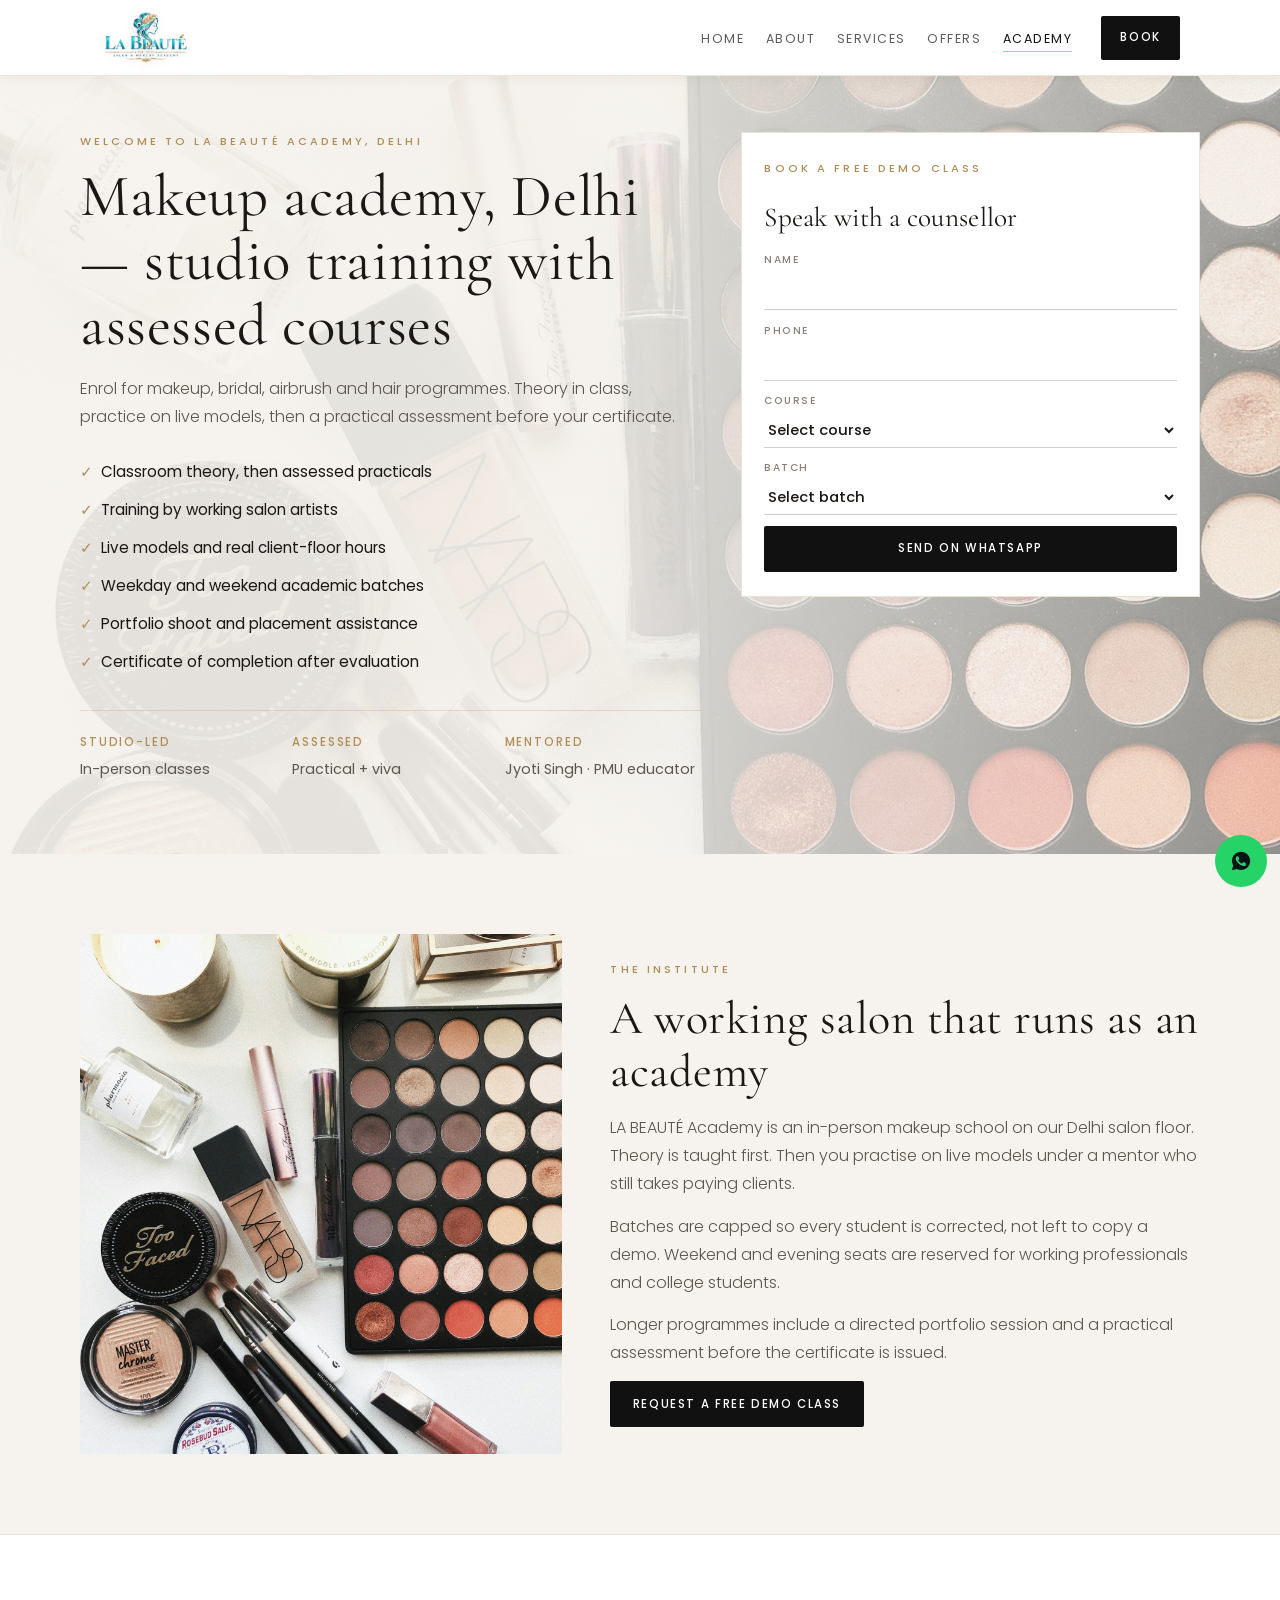
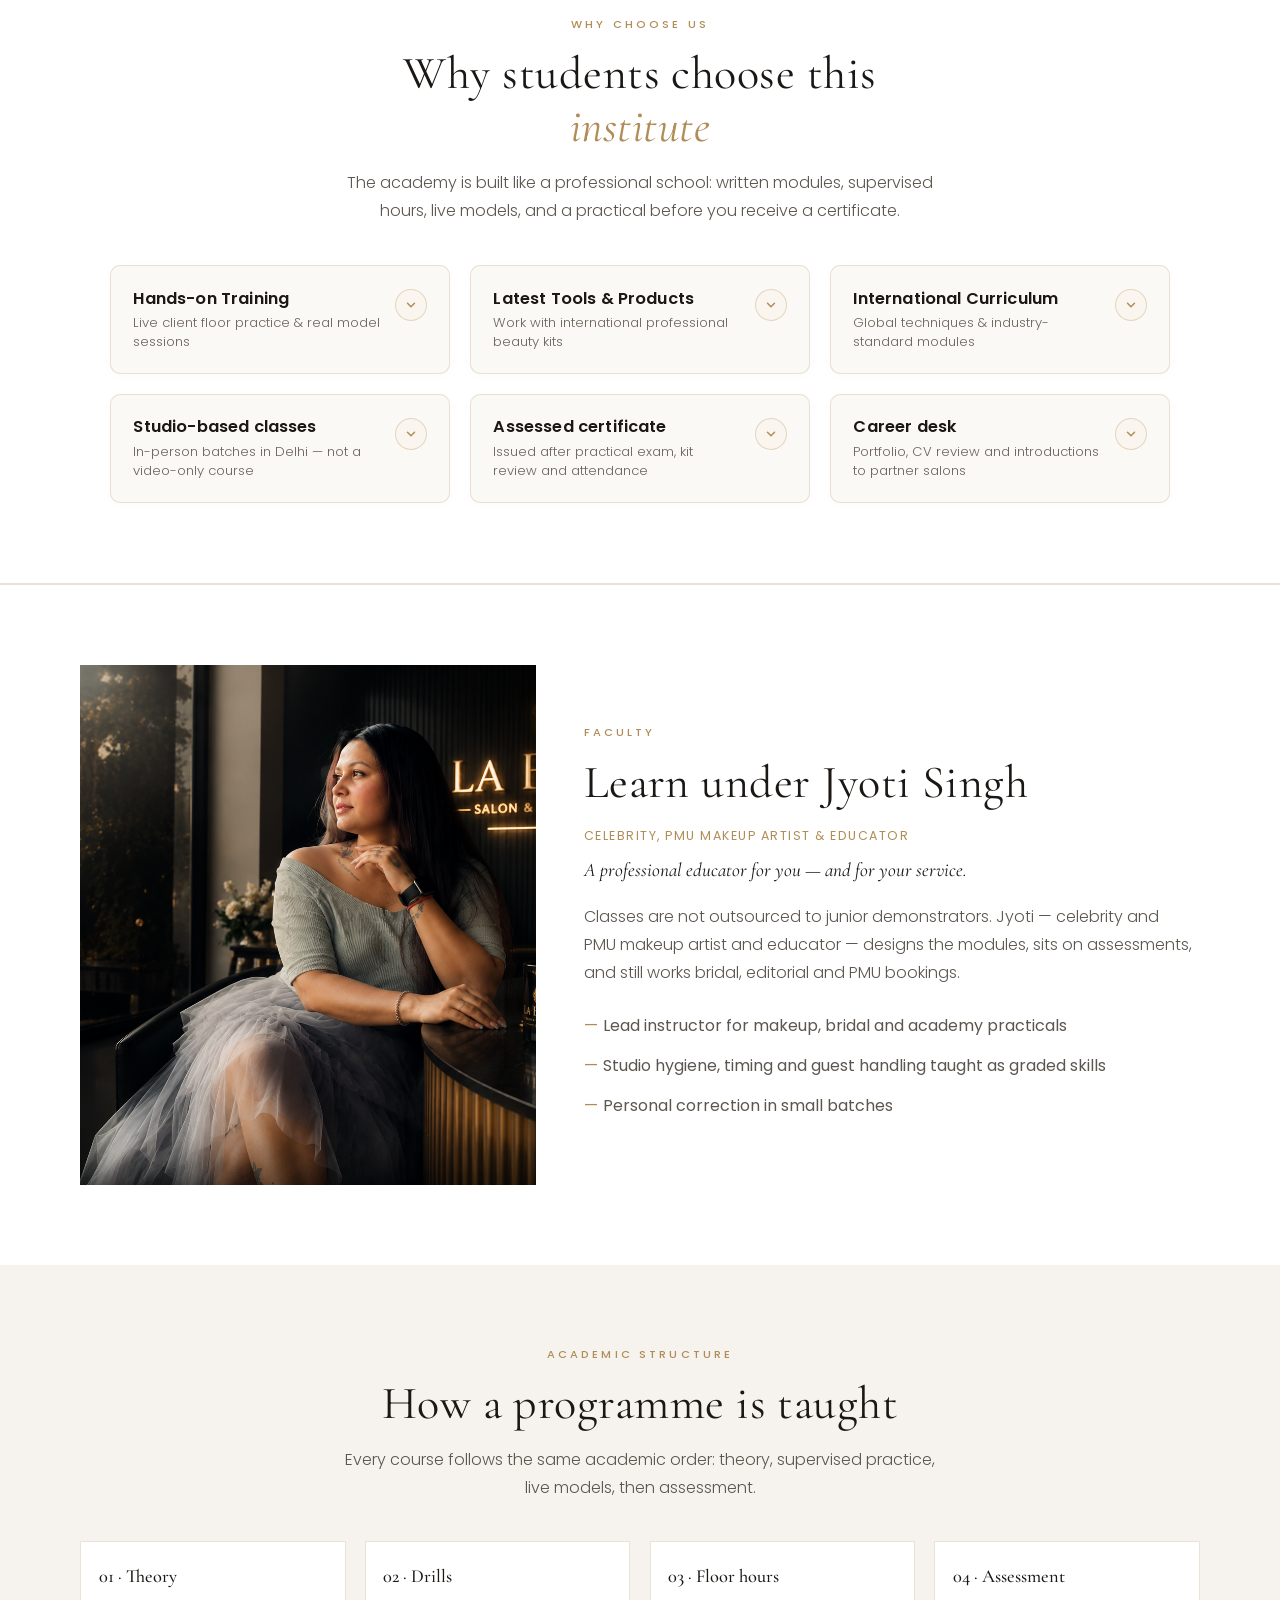
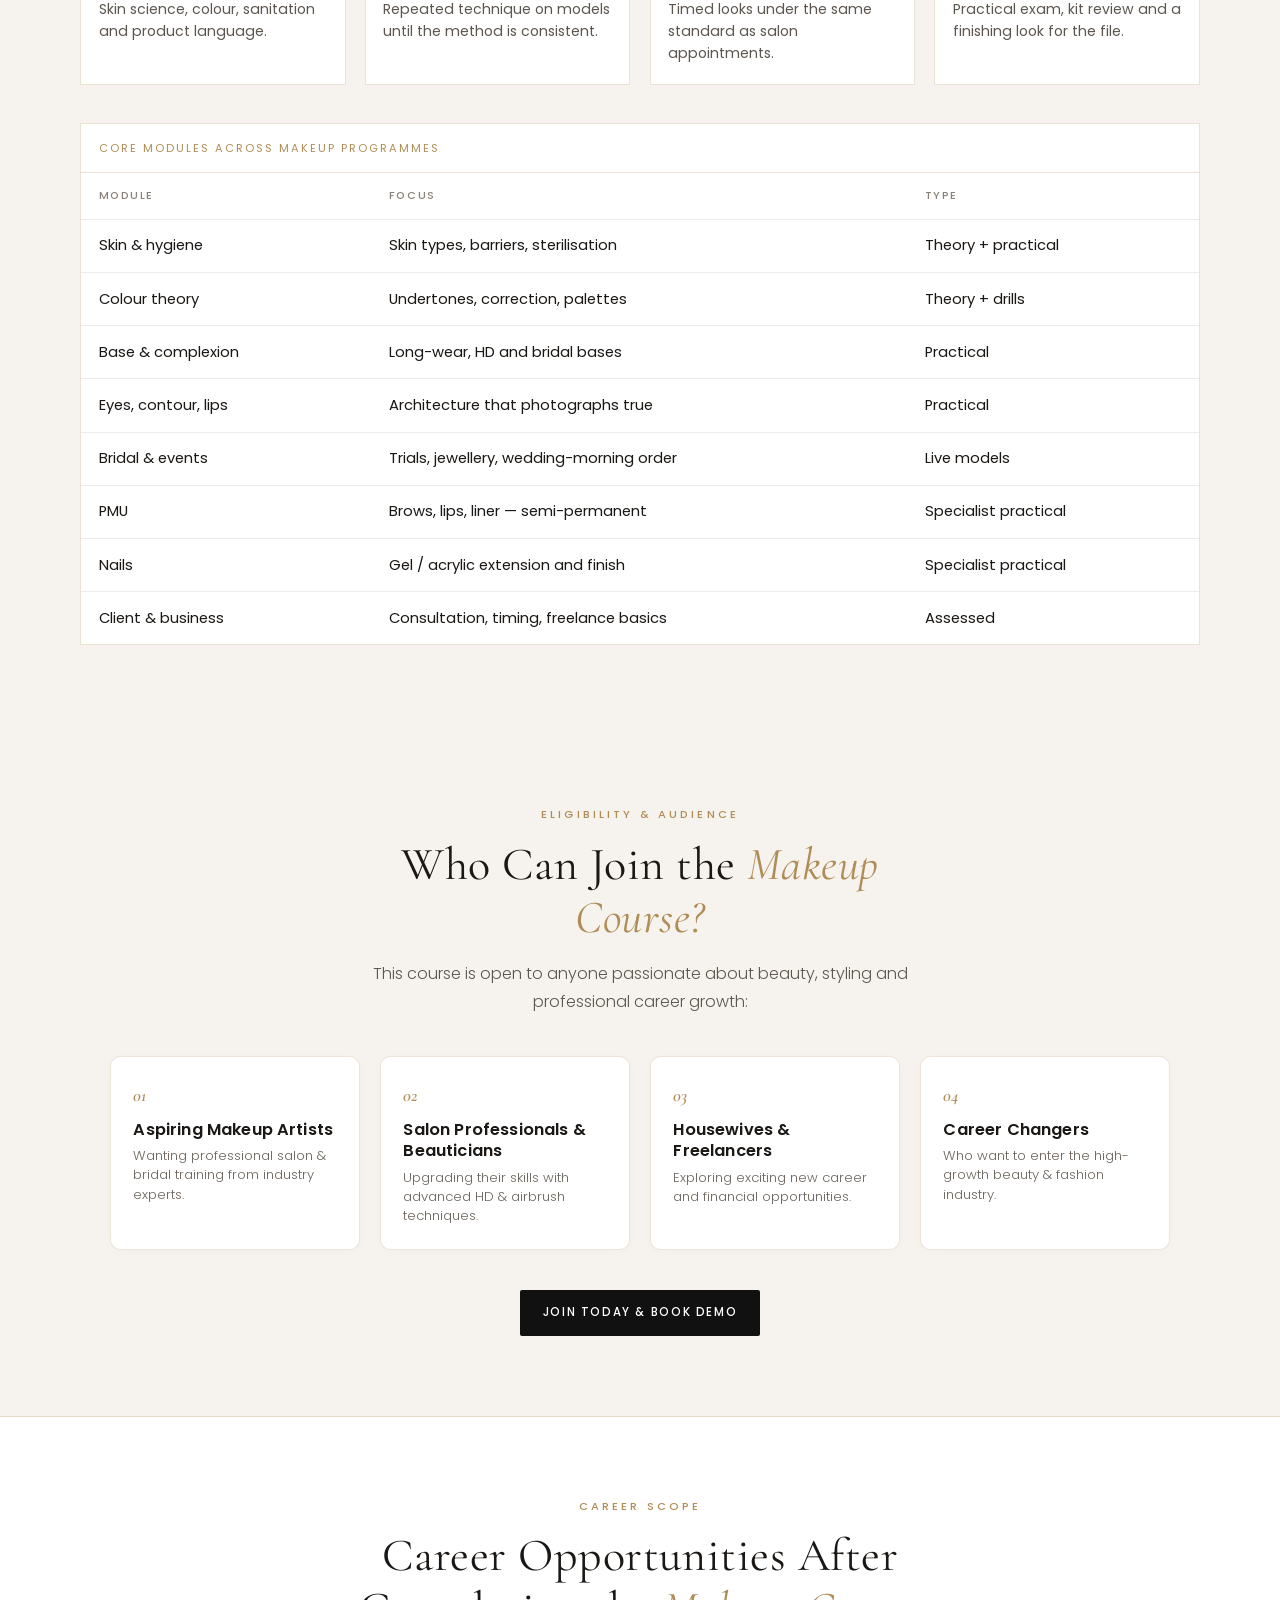
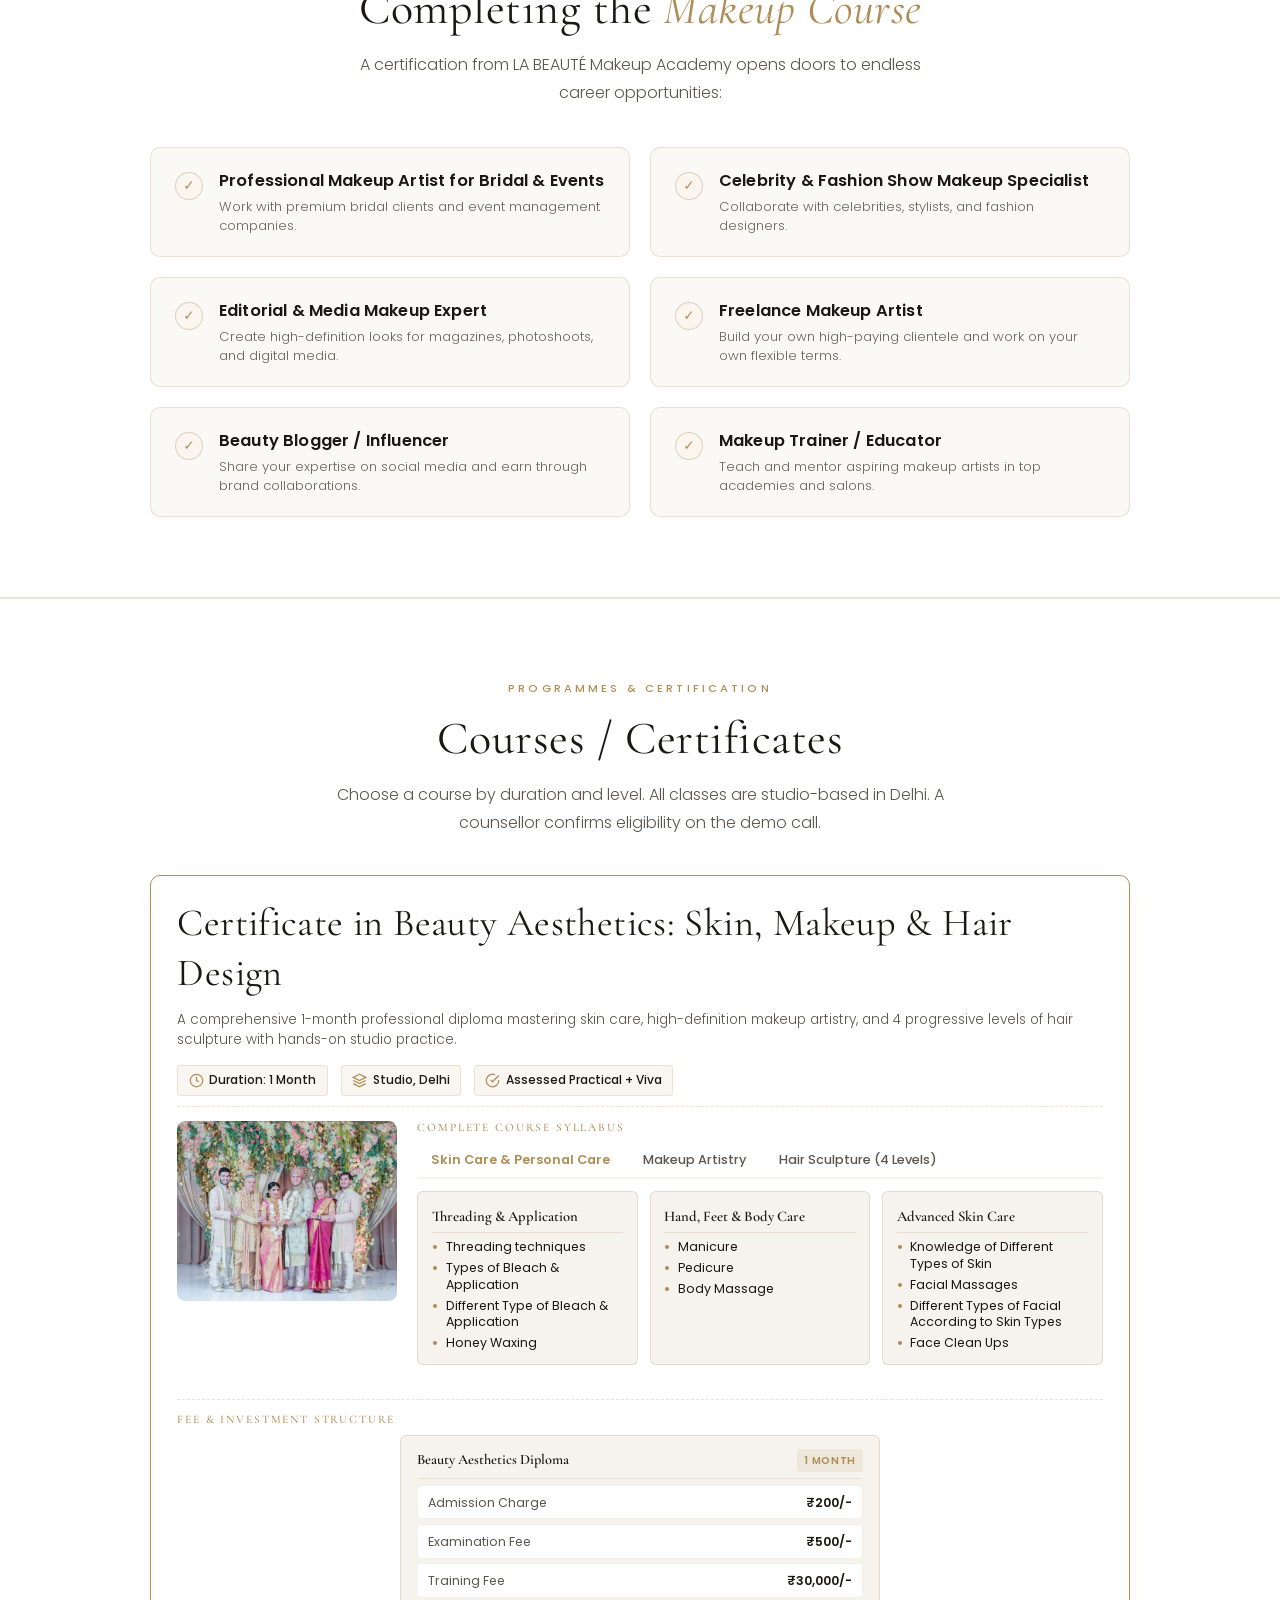
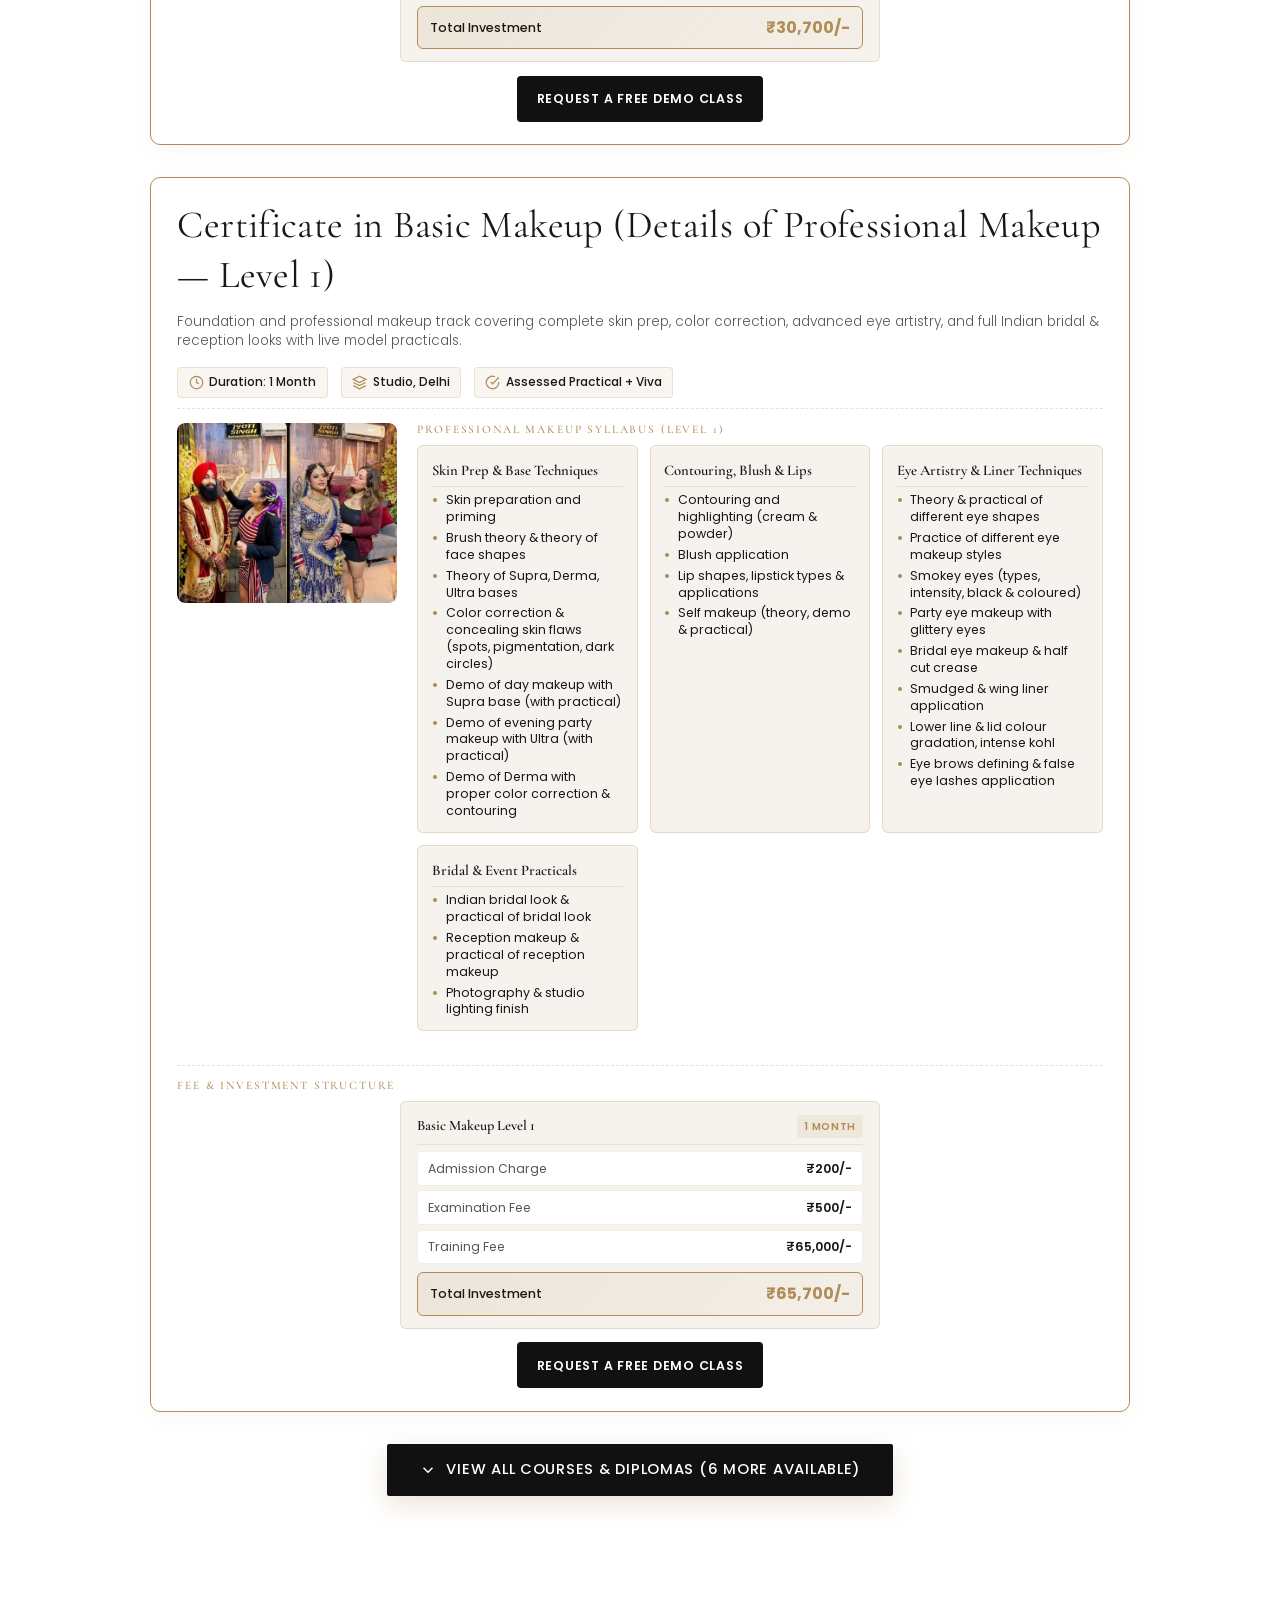
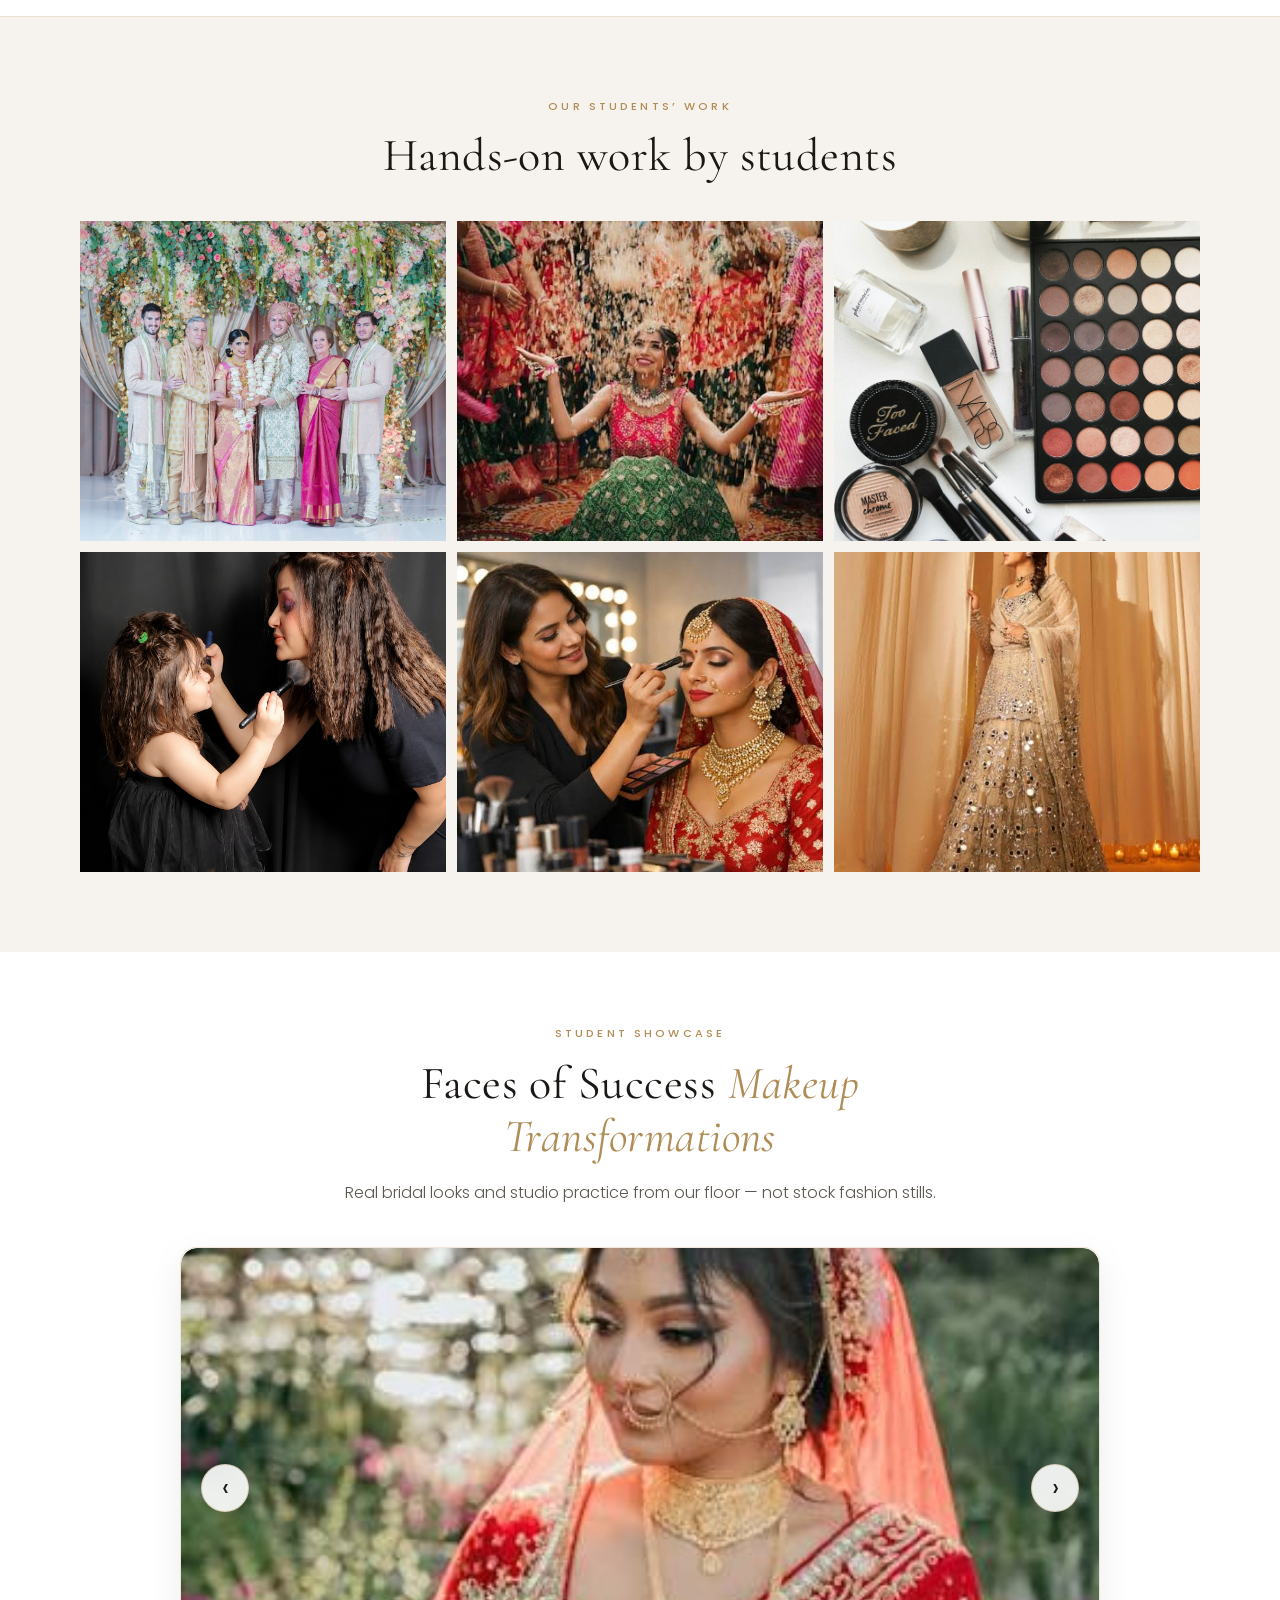
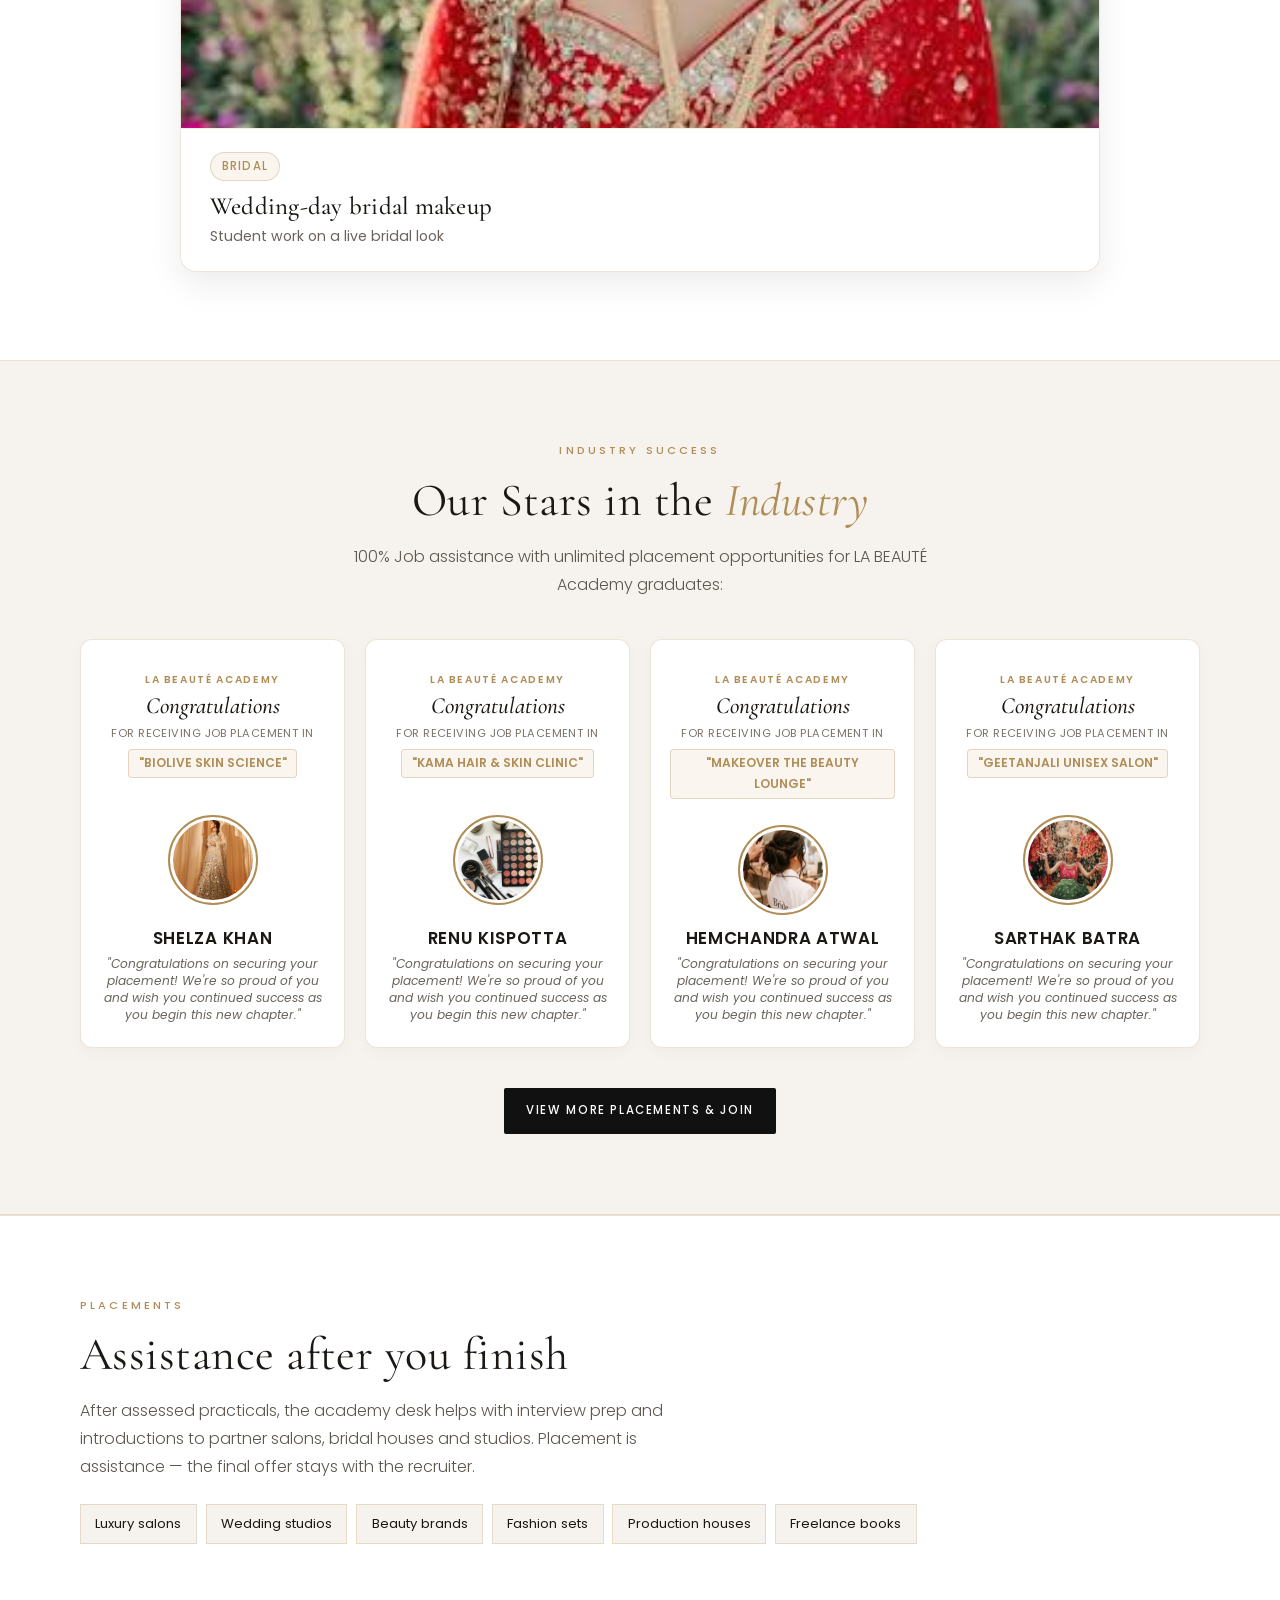
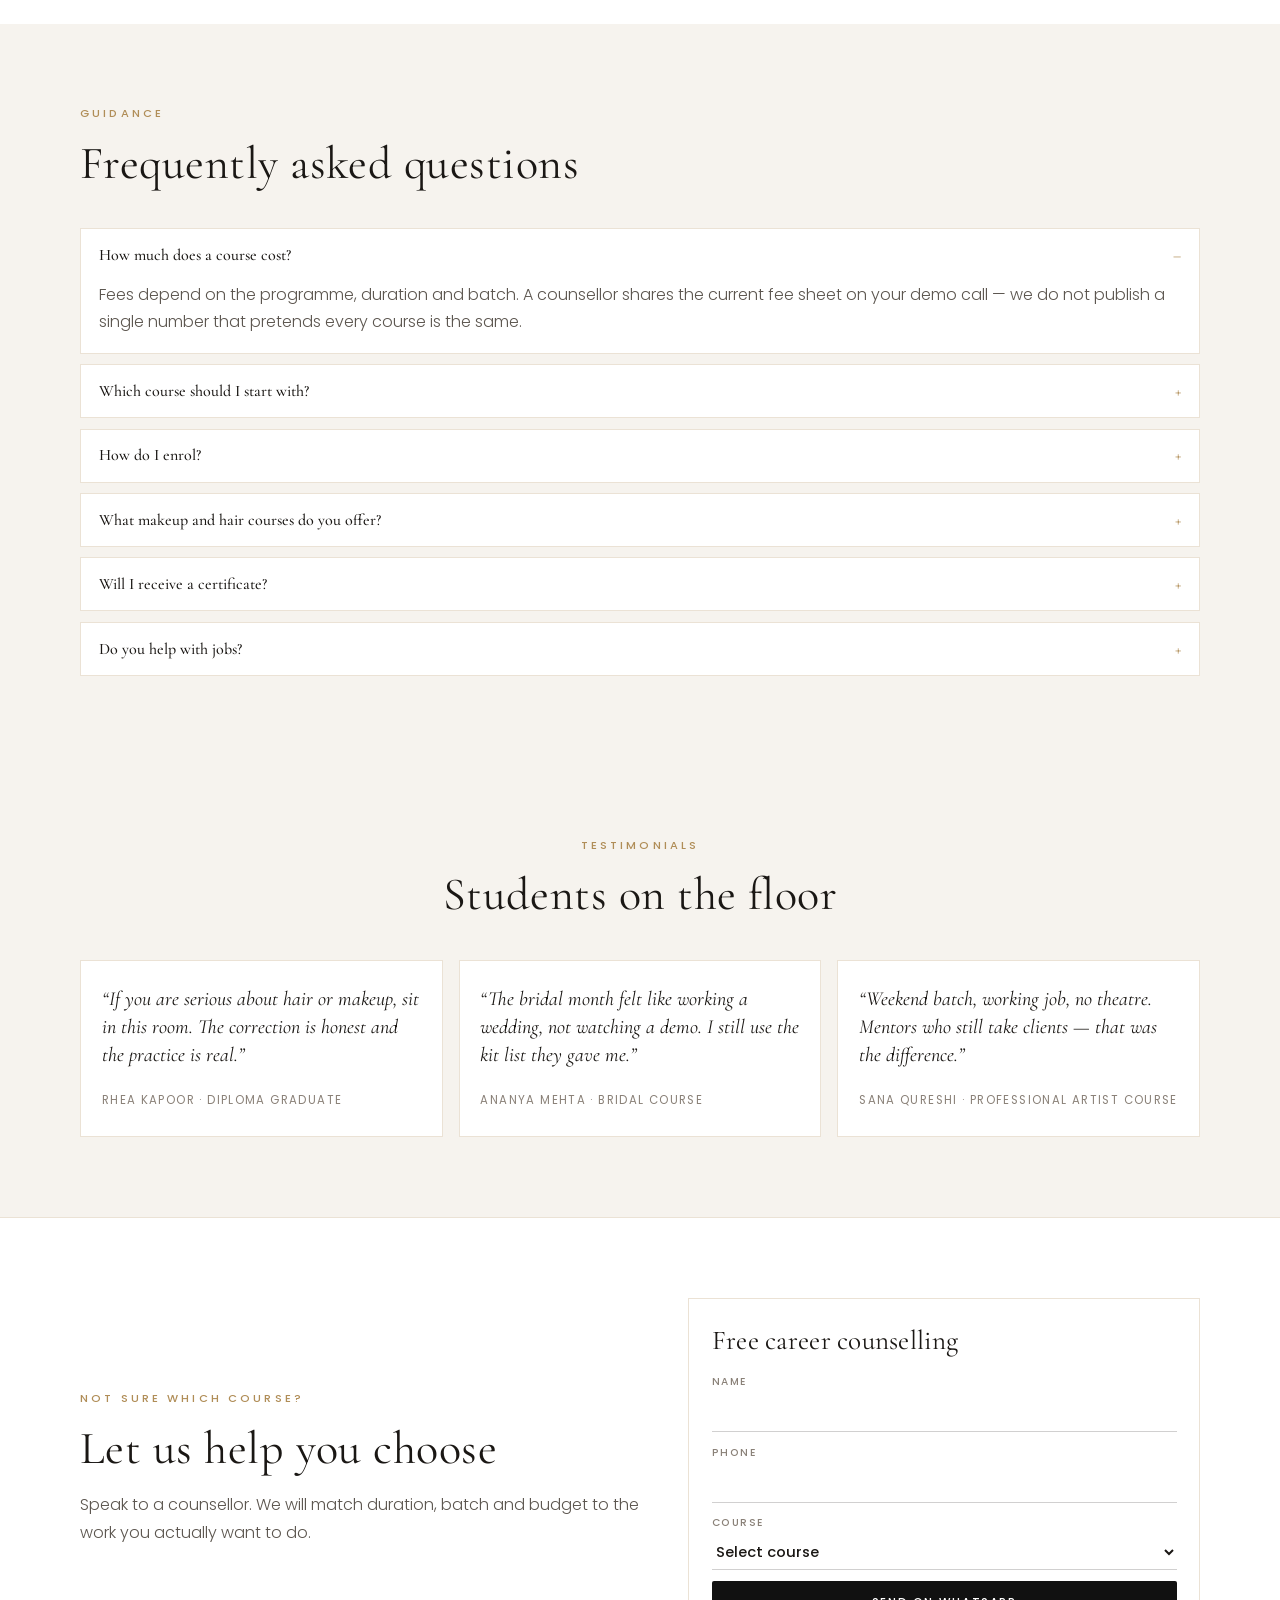
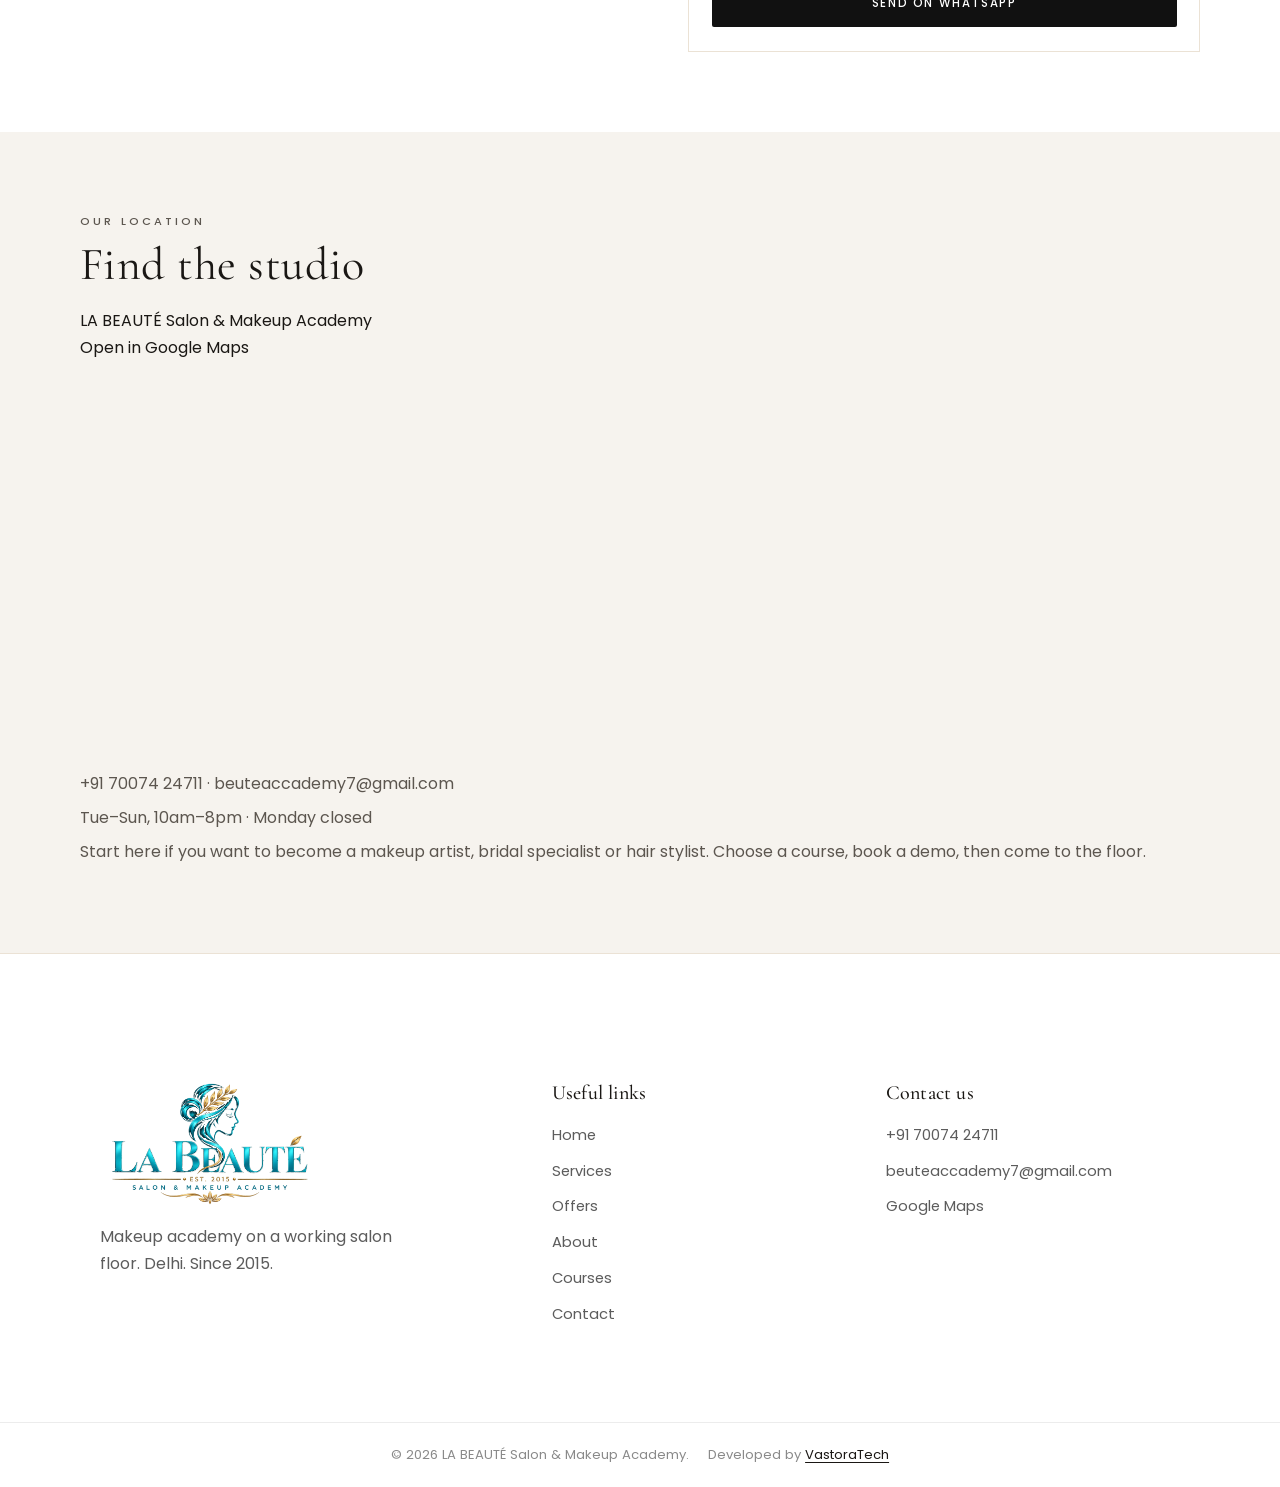
==== commit d6373710: "Update Certificate in Basic Makeup course image" ====
--- a/academy.html
+++ b/academy.html
@@ -580,7 +580,7 @@
 
           <div class="lk-featured__body">
             <div class="lk-featured__media">
-              <img src="assets/images/hero-makeup.jpg" alt="Certificate in Basic Makeup - Professional Level 1" width="900" height="700" loading="lazy">
+              <img src="assets/images/basic-makeup.jpg" alt="Certificate in Basic Makeup - Professional Level 1" width="900" height="700" loading="lazy">
             </div>
 
             <div class="lk-featured__content">
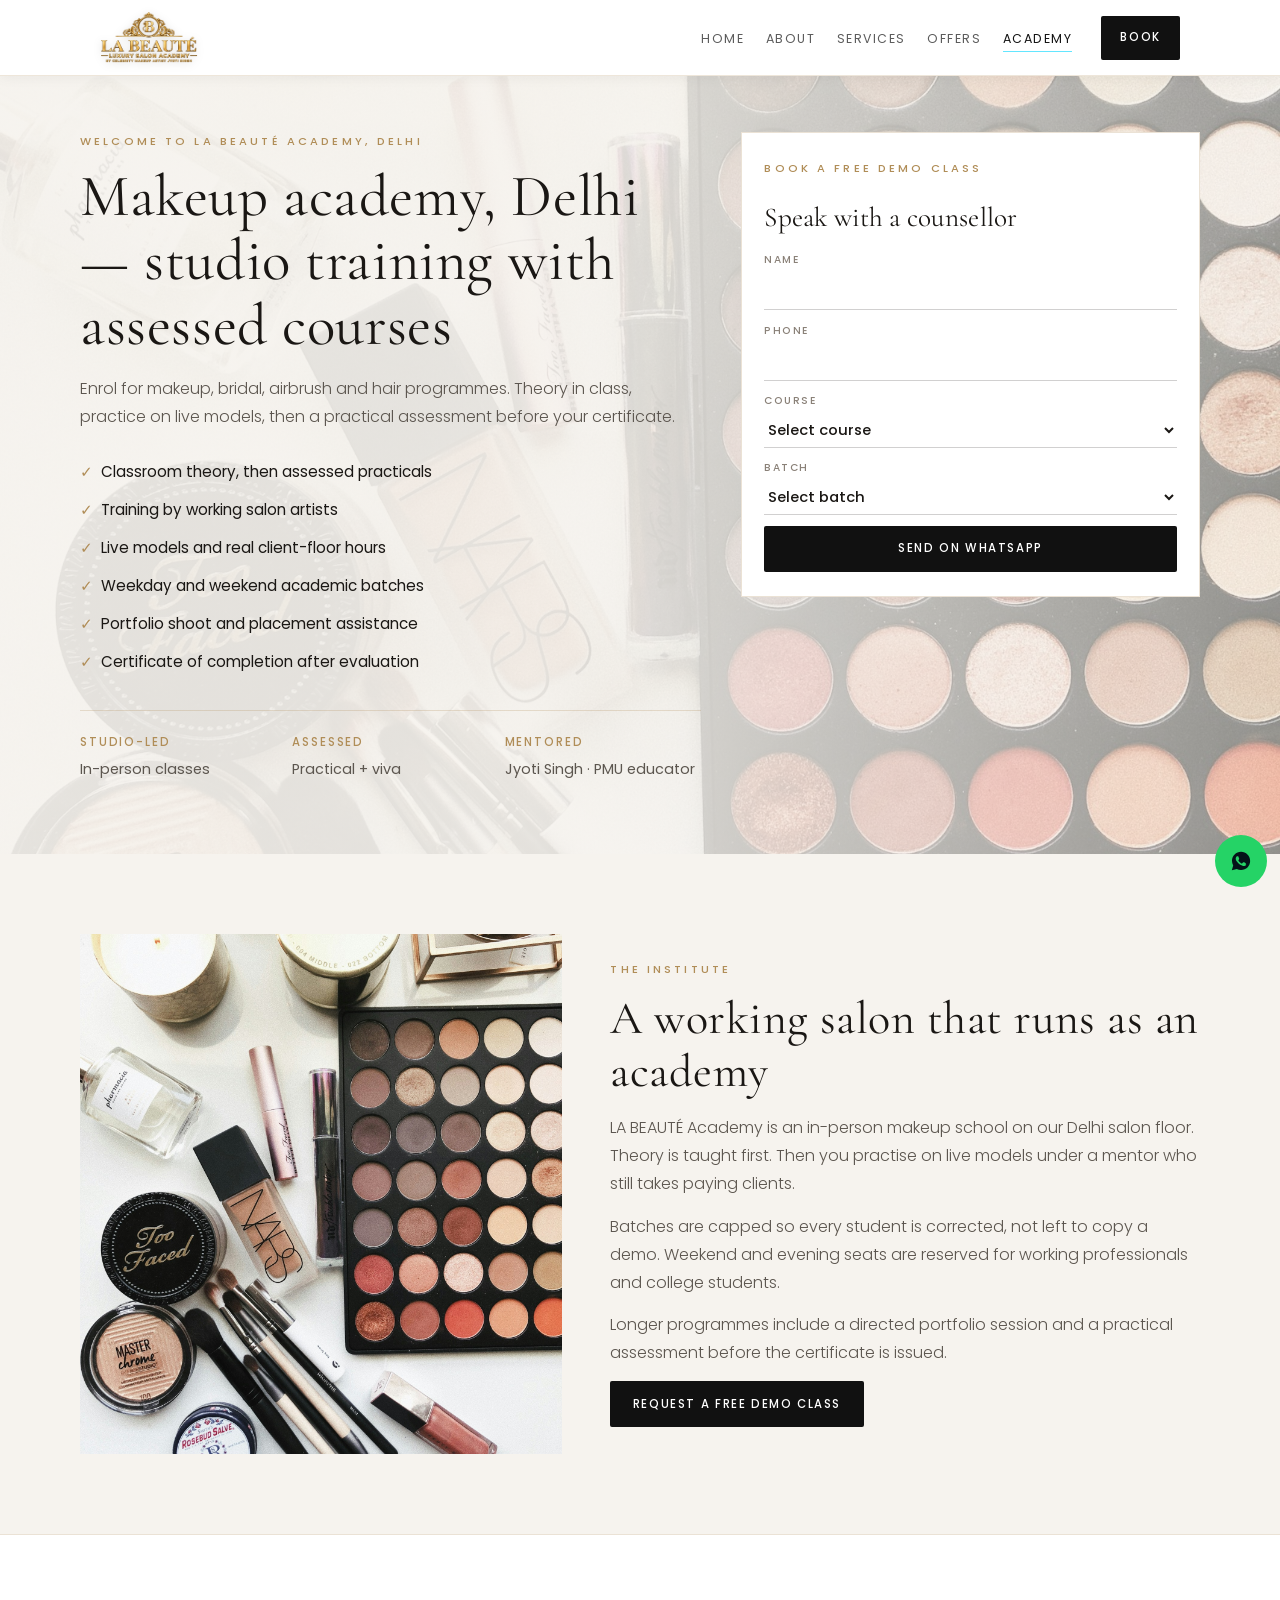
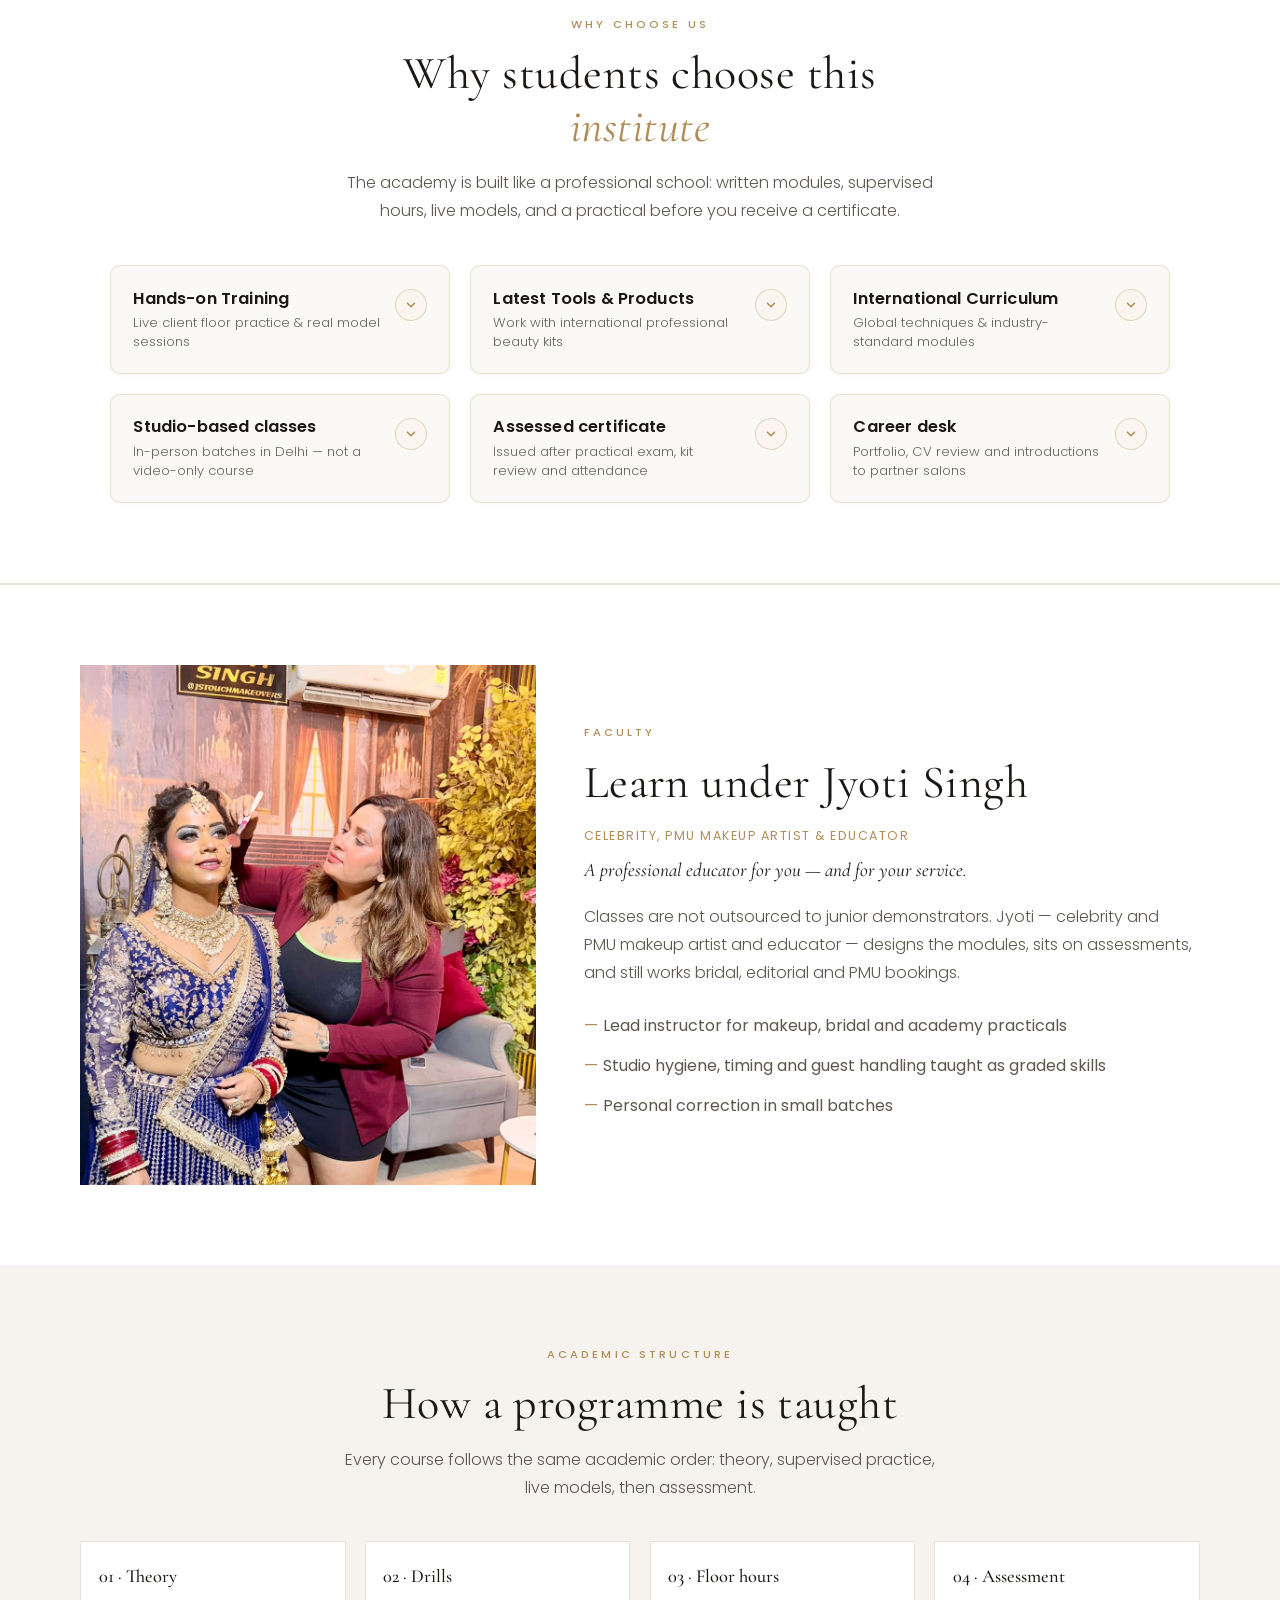
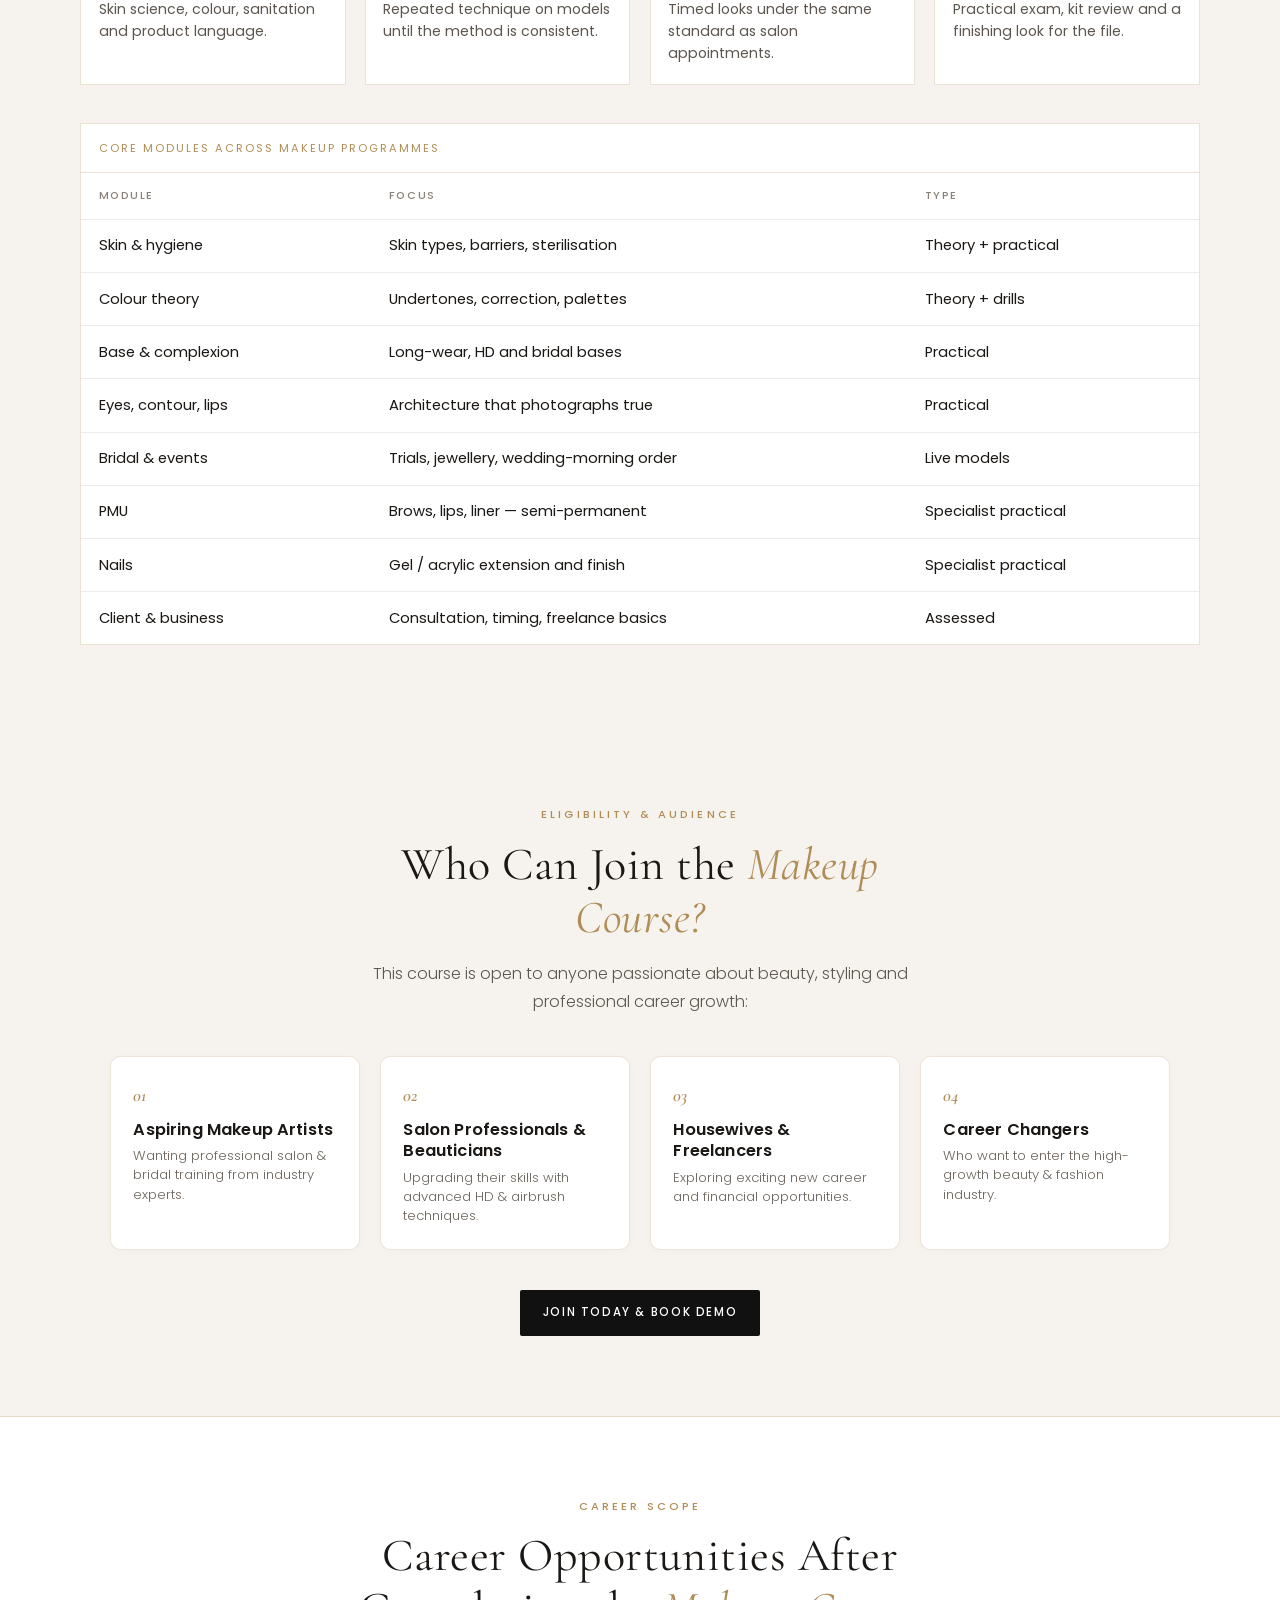
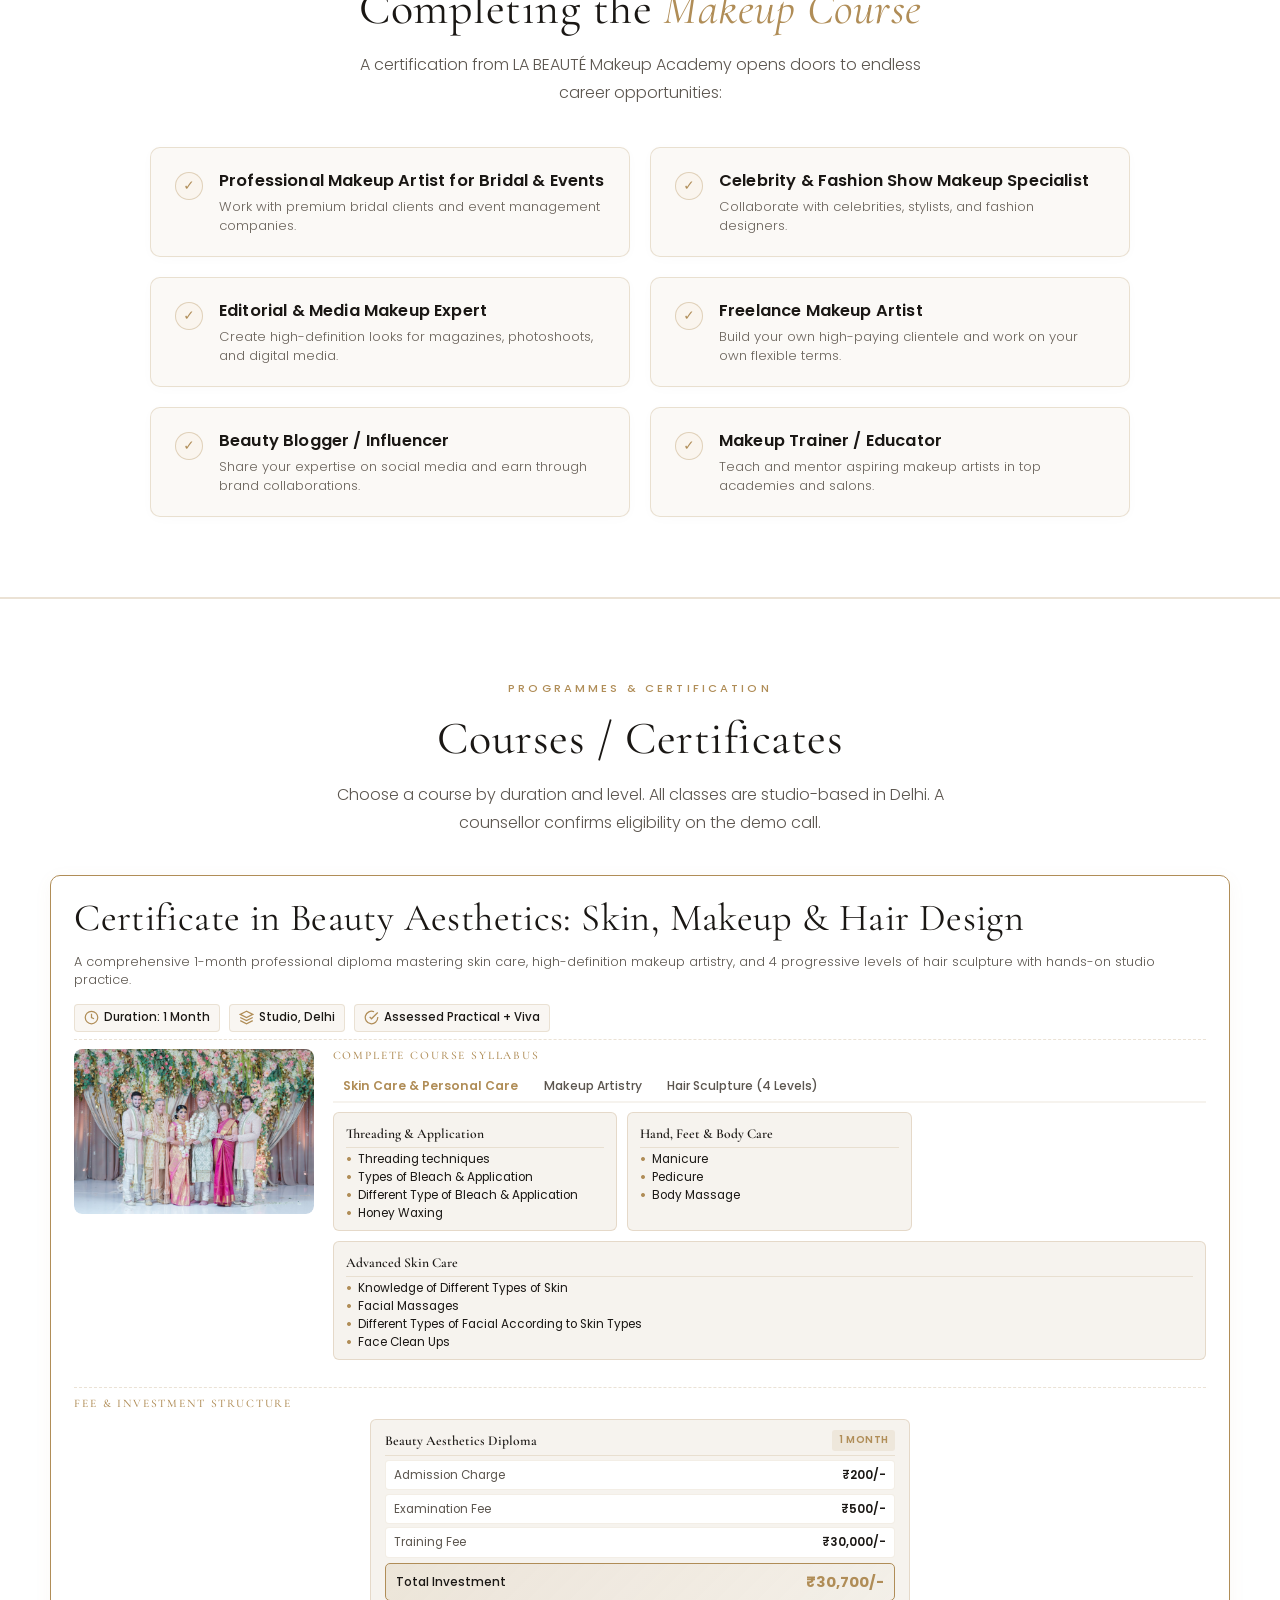
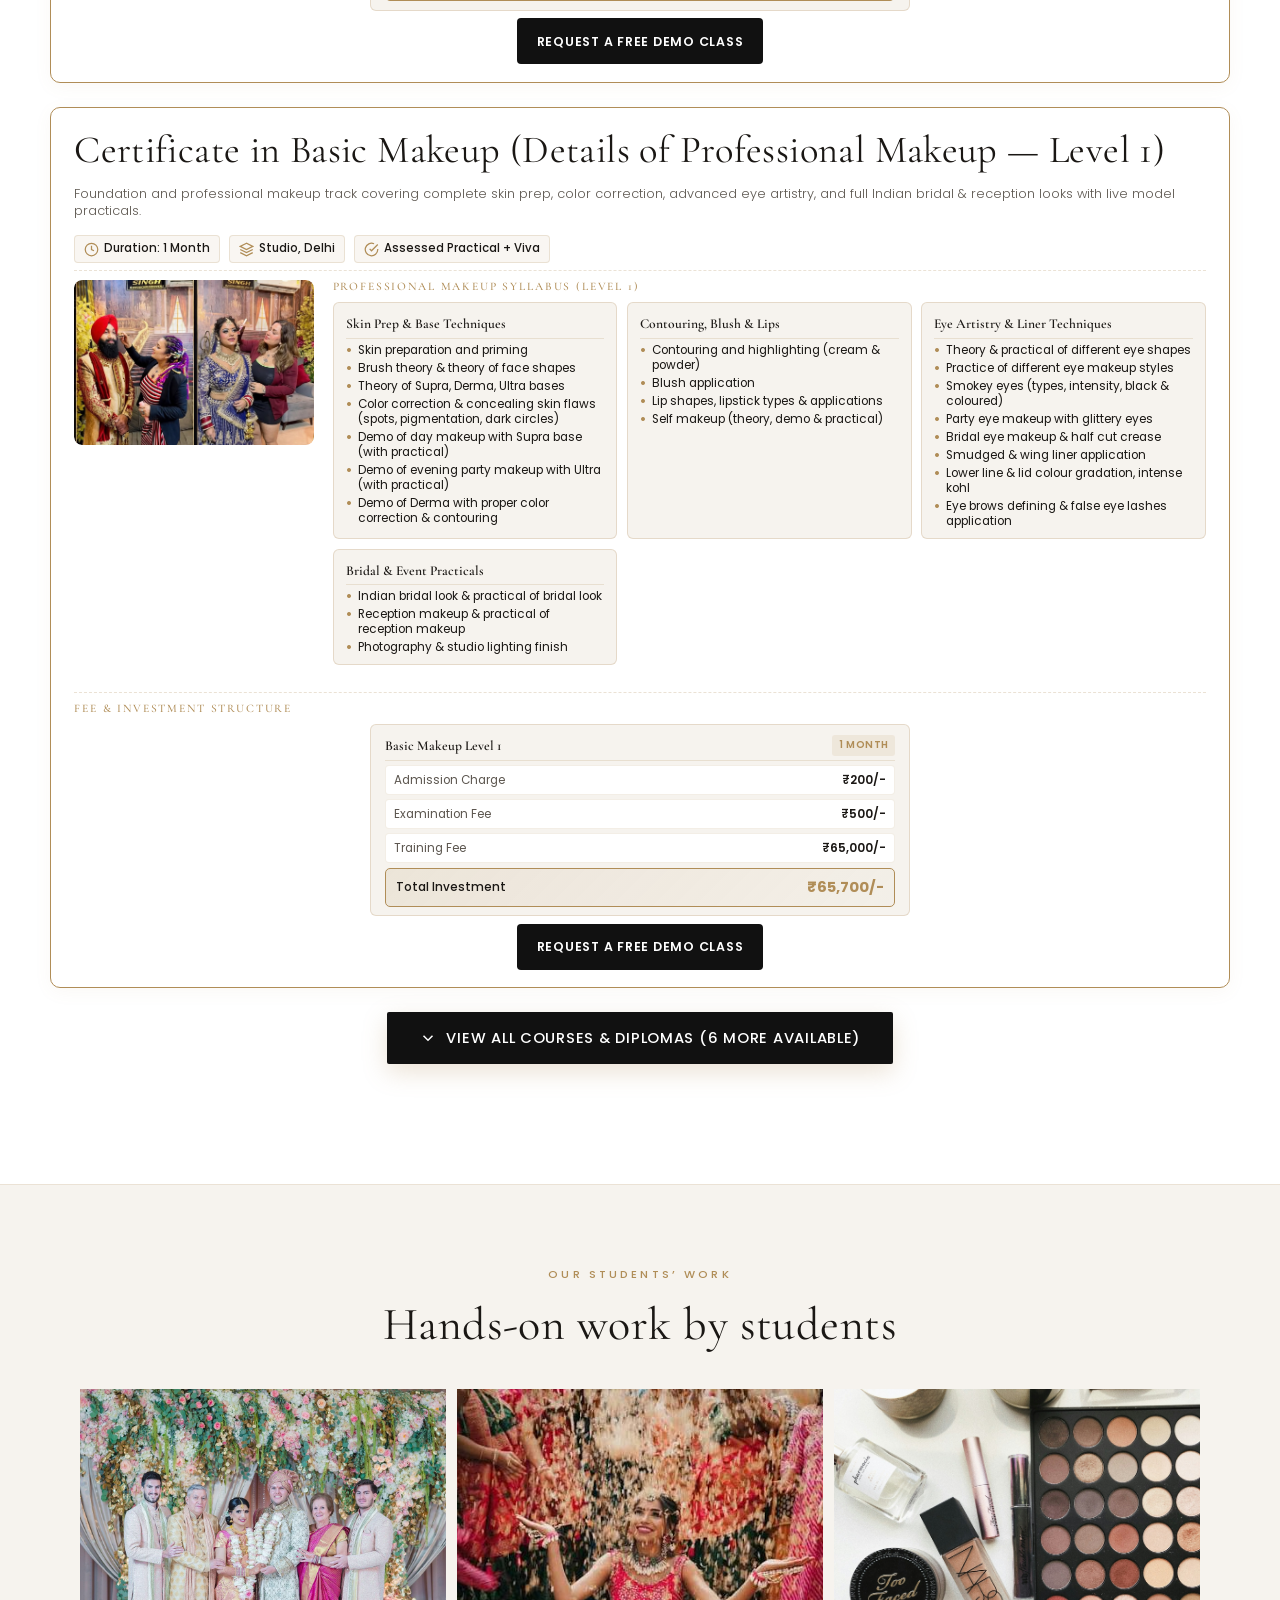
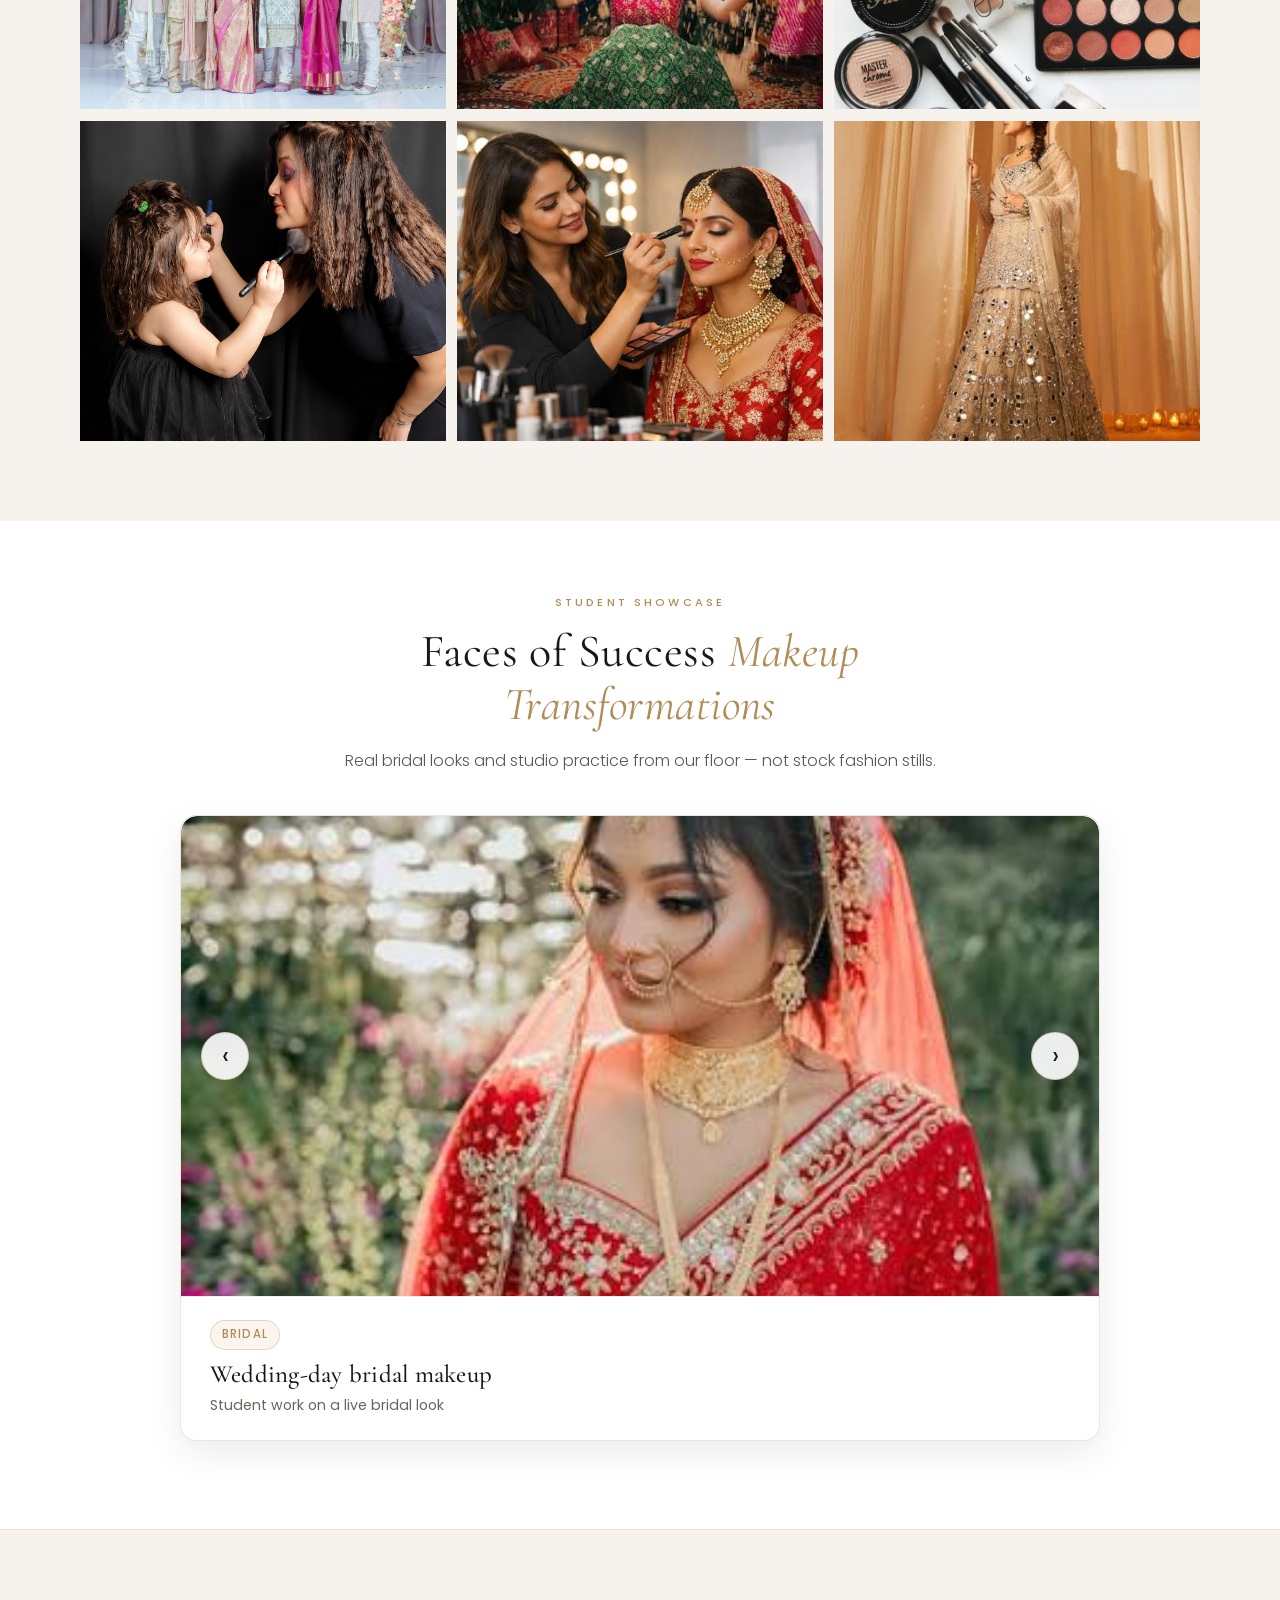
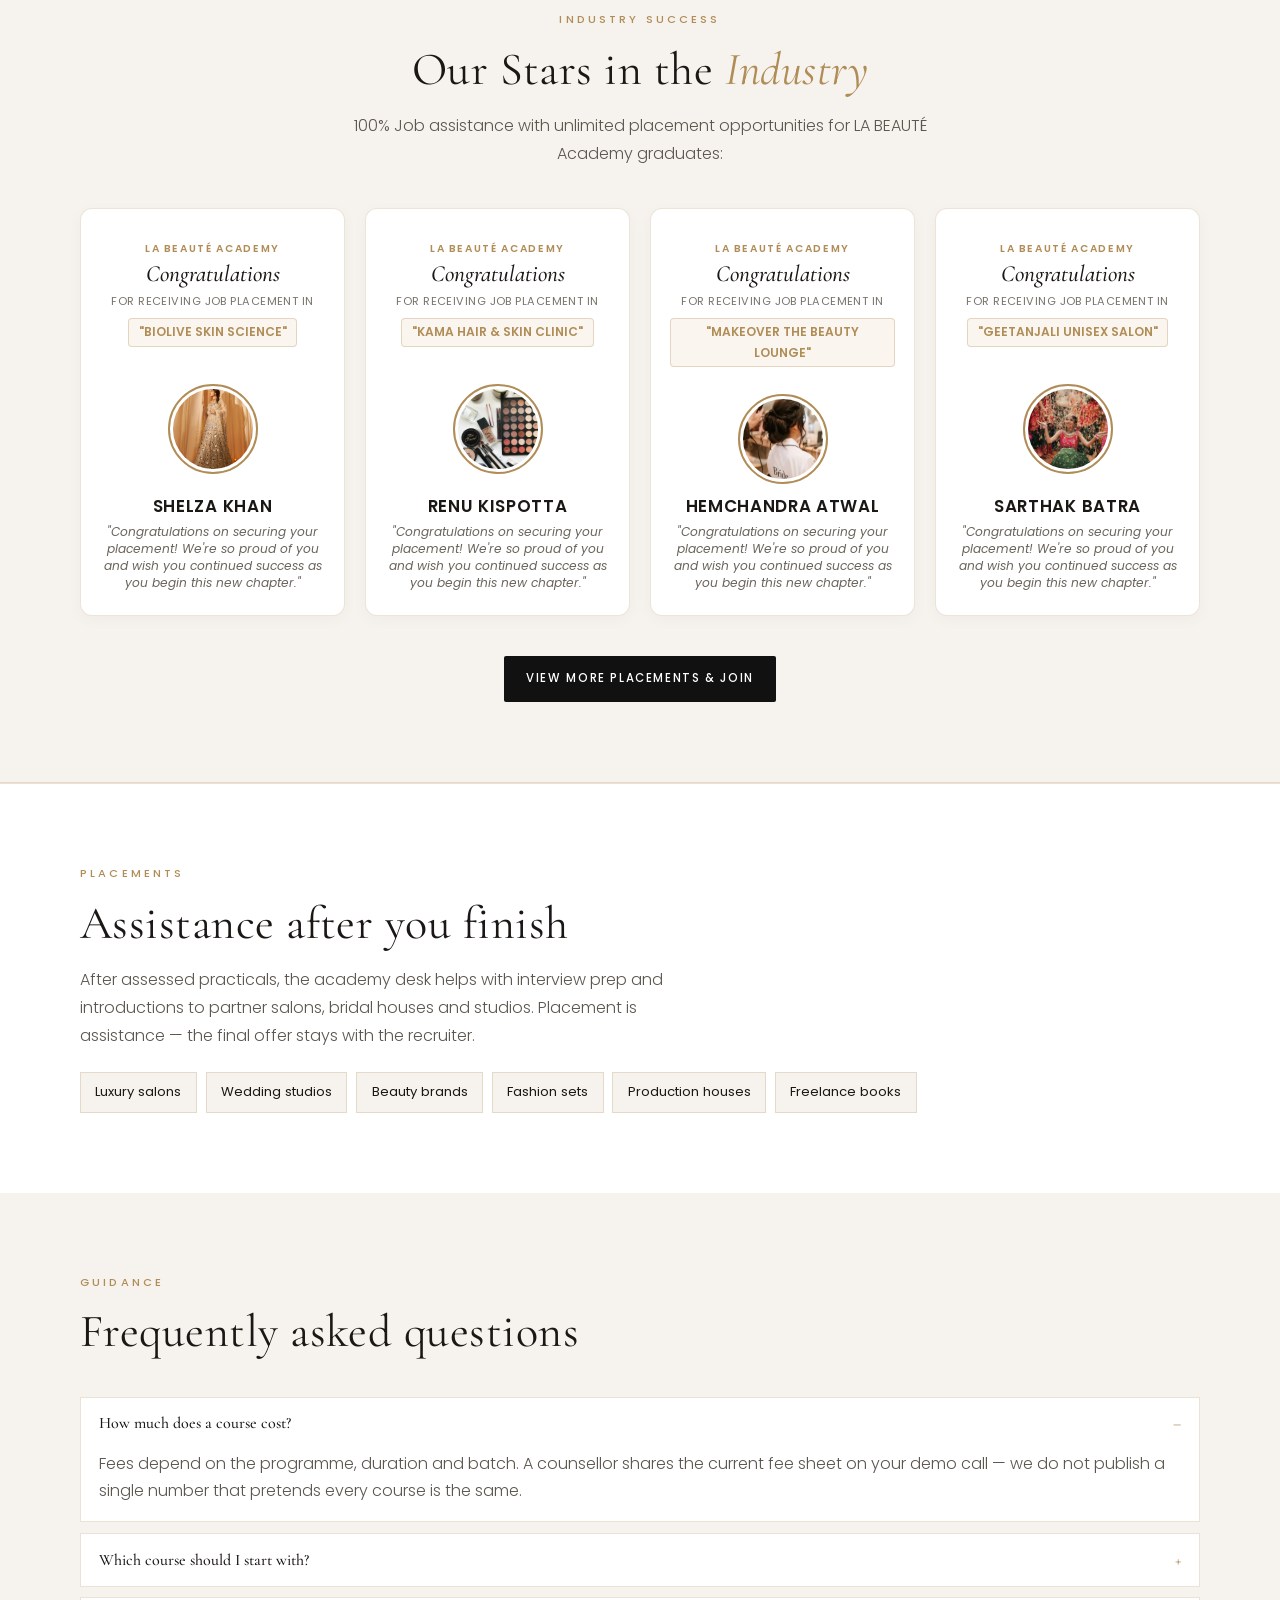
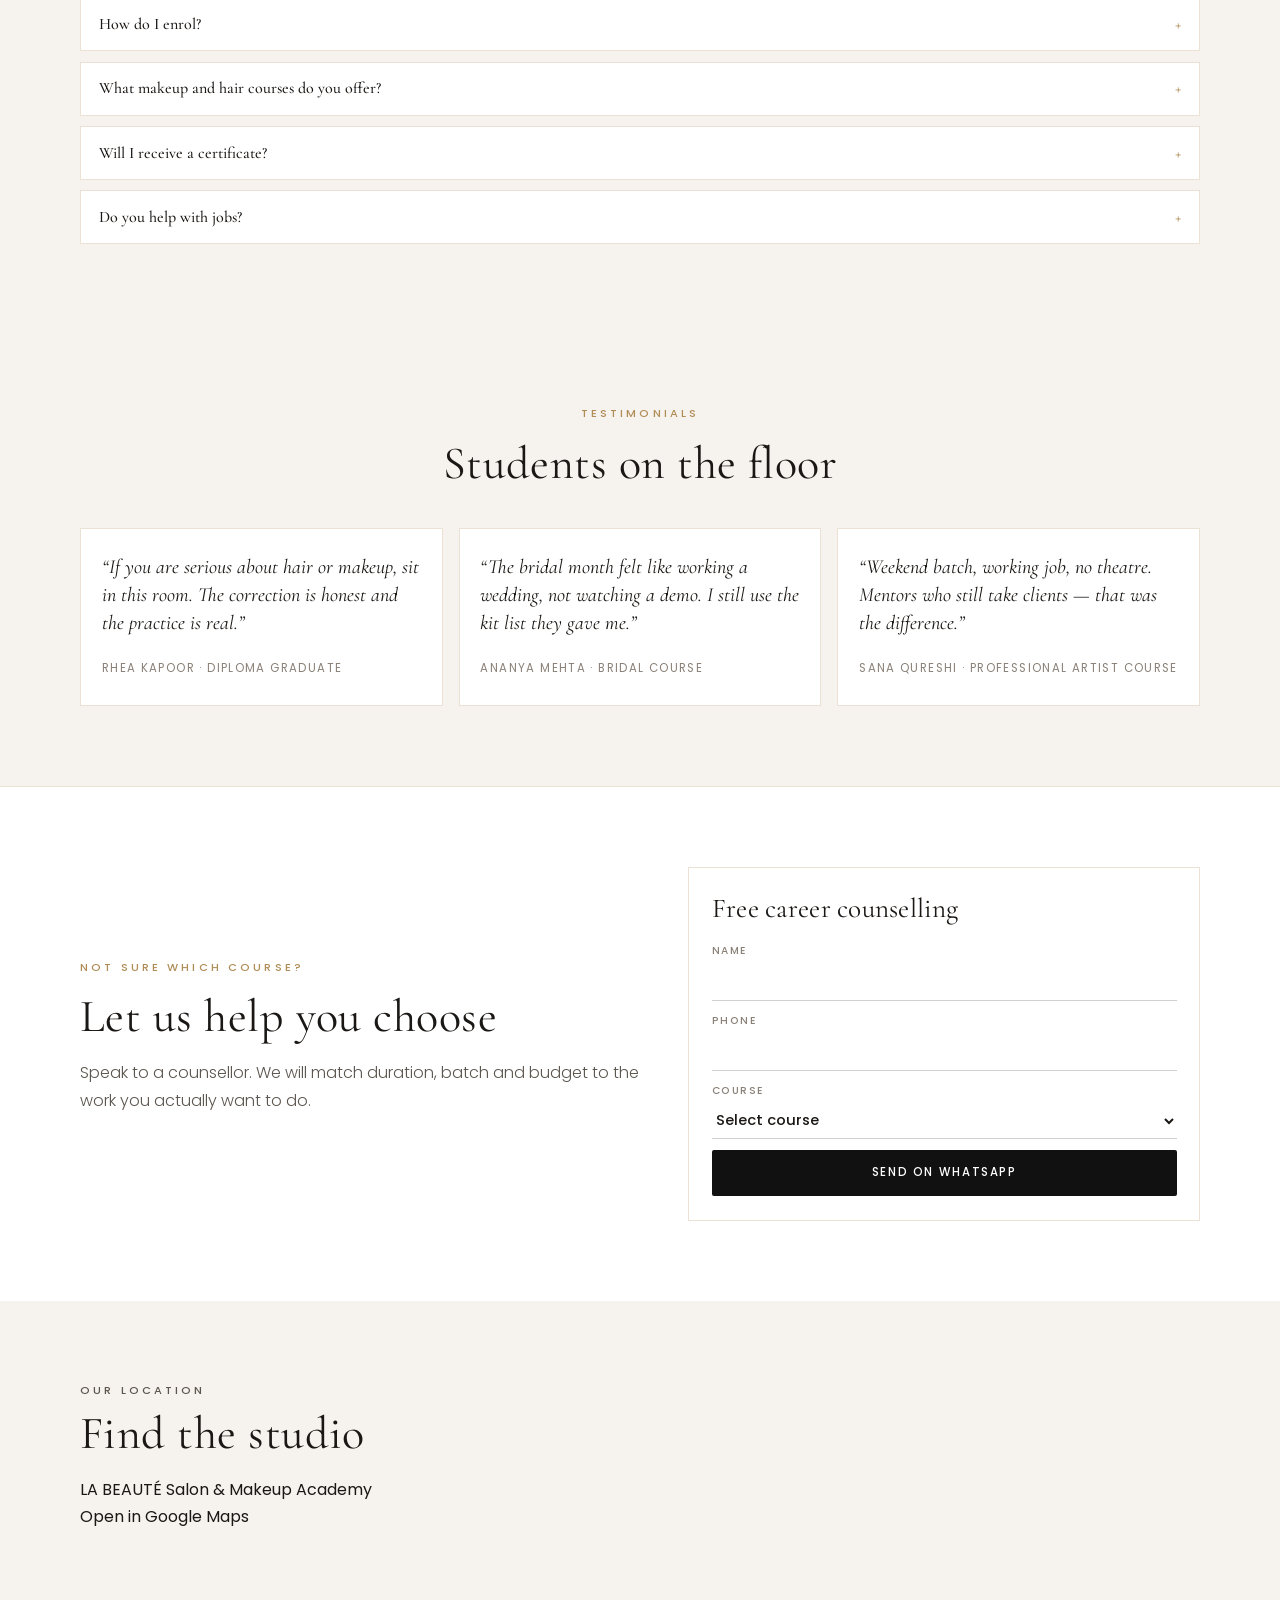
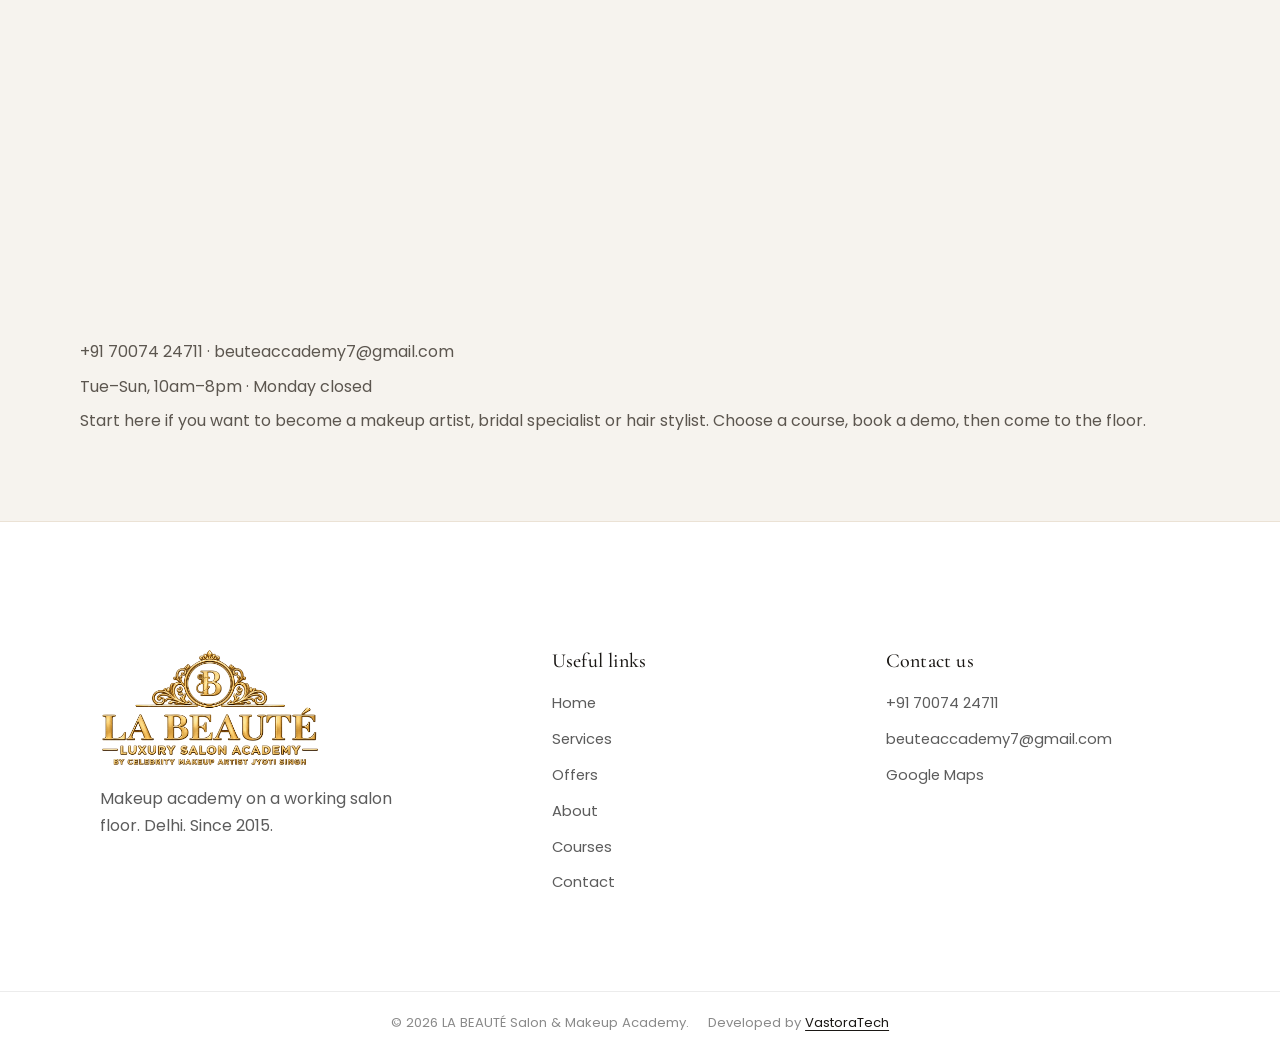
==== commit 9245bf97: "Update Nail Art course details, fix syllabus tabs scoping, and refine widescreen card layout" ====
--- a/academy.html
+++ b/academy.html
@@ -56,7 +56,8 @@
         <div>
           <p class="ac-kicker">Welcome to LA BEAUTÉ Academy, Delhi</p>
           <h1>Makeup academy, Delhi — studio training with assessed courses</h1>
-          <p class="ac-lead">Enrol for makeup, bridal, airbrush and hair programmes. Theory in class, practice on live models, then a practical assessment before your certificate.</p>
+          <p class="ac-lead">Enrol for makeup, bridal, airbrush and hair programmes. Theory in class, practice on live
+            models, then a practical assessment before your certificate.</p>
           <ul class="lk-ticks">
             <li>Classroom theory, then assessed practicals</li>
             <li>Training by working salon artists</li>
@@ -112,9 +113,12 @@
         <div>
           <p class="ac-kicker">The institute</p>
           <h2 class="ac-title">A working salon that runs as an academy</h2>
-          <p class="ac-lead">LA BEAUTÉ Academy is an in-person makeup school on our Delhi salon floor. Theory is taught first. Then you practise on live models under a mentor who still takes paying clients.</p>
-          <p class="ac-lead">Batches are capped so every student is corrected, not left to copy a demo. Weekend and evening seats are reserved for working professionals and college students.</p>
-          <p class="ac-lead">Longer programmes include a directed portfolio session and a practical assessment before the certificate is issued.</p>
+          <p class="ac-lead">LA BEAUTÉ Academy is an in-person makeup school on our Delhi salon floor. Theory is taught
+            first. Then you practise on live models under a mentor who still takes paying clients.</p>
+          <p class="ac-lead">Batches are capped so every student is corrected, not left to copy a demo. Weekend and
+            evening seats are reserved for working professionals and college students.</p>
+          <p class="ac-lead">Longer programmes include a directed portfolio session and a practical assessment before
+            the certificate is issued.</p>
           <a class="btn btn--primary" href="#demoForm">Request a free demo class</a>
         </div>
       </div>
@@ -124,7 +128,8 @@
         <header class="ac-head ac-head--center">
           <p class="ac-kicker">Why Choose Us</p>
           <h2 class="ac-title">Why students choose this <span class="highlight">institute</span></h2>
-          <p class="ac-lead">The academy is built like a professional school: written modules, supervised hours, live models, and a practical before you receive a certificate.</p>
+          <p class="ac-lead">The academy is built like a professional school: written modules, supervised hours, live
+            models, and a practical before you receive a certificate.</p>
         </header>
 
         <div class="lk-why__grid">
@@ -212,14 +217,17 @@
     <section class="ac-section lk-faculty" id="faculty">
       <div class="ac-wrap lk-faculty__grid">
         <figure>
-          <img src="assets/images/hero.png" alt="Jyoti Singh, celebrity and PMU makeup artist and educator" width="800" height="1000" loading="lazy">
+          <img src="assets/images/about.jpeg" alt="Jyoti Singh, celebrity and PMU makeup artist and educator"
+            width="800" height="1000" loading="lazy">
         </figure>
         <div>
           <p class="ac-kicker">Faculty</p>
           <h2 class="ac-title">Learn under Jyoti Singh</h2>
           <p class="lk-faculty__role">Celebrity, PMU makeup artist &amp; educator</p>
           <p class="lk-faculty__tag">A professional educator for you — and for your service.</p>
-          <p class="ac-lead">Classes are not outsourced to junior demonstrators. Jyoti — celebrity and PMU makeup artist and educator — designs the modules, sits on assessments, and still works bridal, editorial and PMU bookings.</p>
+          <p class="ac-lead">Classes are not outsourced to junior demonstrators. Jyoti — celebrity and PMU makeup artist
+            and educator — designs the modules, sits on assessments, and still works bridal, editorial and PMU bookings.
+          </p>
           <ul class="lk-faculty__points">
             <li>Lead instructor for makeup, bridal and academy practicals</li>
             <li>Studio hygiene, timing and guest handling taught as graded skills</li>
@@ -234,13 +242,16 @@
         <header class="ac-head ac-head--center">
           <p class="ac-kicker">Academic structure</p>
           <h2 class="ac-title">How a programme is taught</h2>
-          <p class="ac-lead">Every course follows the same academic order: theory, supervised practice, live models, then assessment.</p>
+          <p class="ac-lead">Every course follows the same academic order: theory, supervised practice, live models,
+            then assessment.</p>
         </header>
         <ol class="lk-syllabus__steps">
           <li><strong>01 · Theory</strong><span>Skin science, colour, sanitation and product language.</span></li>
           <li><strong>02 · Drills</strong><span>Repeated technique on models until the method is consistent.</span></li>
-          <li><strong>03 · Floor hours</strong><span>Timed looks under the same standard as salon appointments.</span></li>
-          <li><strong>04 · Assessment</strong><span>Practical exam, kit review and a finishing look for the file.</span></li>
+          <li><strong>03 · Floor hours</strong><span>Timed looks under the same standard as salon appointments.</span>
+          </li>
+          <li><strong>04 · Assessment</strong><span>Practical exam, kit review and a finishing look for the file.</span>
+          </li>
         </ol>
         <div class="lk-syllabus__table-wrap">
           <table class="lk-syllabus__table">
@@ -253,14 +264,46 @@
               </tr>
             </thead>
             <tbody>
-              <tr><td>Skin &amp; hygiene</td><td>Skin types, barriers, sterilisation</td><td>Theory + practical</td></tr>
-              <tr><td>Colour theory</td><td>Undertones, correction, palettes</td><td>Theory + drills</td></tr>
-              <tr><td>Base &amp; complexion</td><td>Long-wear, HD and bridal bases</td><td>Practical</td></tr>
-              <tr><td>Eyes, contour, lips</td><td>Architecture that photographs true</td><td>Practical</td></tr>
-              <tr><td>Bridal &amp; events</td><td>Trials, jewellery, wedding-morning order</td><td>Live models</td></tr>
-              <tr><td>PMU</td><td>Brows, lips, liner — semi-permanent</td><td>Specialist practical</td></tr>
-              <tr><td>Nails</td><td>Gel / acrylic extension and finish</td><td>Specialist practical</td></tr>
-              <tr><td>Client &amp; business</td><td>Consultation, timing, freelance basics</td><td>Assessed</td></tr>
+              <tr>
+                <td>Skin &amp; hygiene</td>
+                <td>Skin types, barriers, sterilisation</td>
+                <td>Theory + practical</td>
+              </tr>
+              <tr>
+                <td>Colour theory</td>
+                <td>Undertones, correction, palettes</td>
+                <td>Theory + drills</td>
+              </tr>
+              <tr>
+                <td>Base &amp; complexion</td>
+                <td>Long-wear, HD and bridal bases</td>
+                <td>Practical</td>
+              </tr>
+              <tr>
+                <td>Eyes, contour, lips</td>
+                <td>Architecture that photographs true</td>
+                <td>Practical</td>
+              </tr>
+              <tr>
+                <td>Bridal &amp; events</td>
+                <td>Trials, jewellery, wedding-morning order</td>
+                <td>Live models</td>
+              </tr>
+              <tr>
+                <td>PMU</td>
+                <td>Brows, lips, liner — semi-permanent</td>
+                <td>Specialist practical</td>
+              </tr>
+              <tr>
+                <td>Nails</td>
+                <td>Gel / acrylic extension and finish</td>
+                <td>Specialist practical</td>
+              </tr>
+              <tr>
+                <td>Client &amp; business</td>
+                <td>Consultation, timing, freelance basics</td>
+                <td>Assessed</td>
+              </tr>
             </tbody>
           </table>
         </div>
@@ -375,38 +418,56 @@
         <header class="ac-head ac-head--center">
           <p class="ac-kicker">Programmes &amp; Certification</p>
           <h2 class="ac-title">Courses / Certificates</h2>
-          <p class="ac-lead">Choose a course by duration and level. All classes are studio-based in Delhi. A counsellor confirms eligibility on the demo call.</p>
+          <p class="ac-lead">Choose a course by duration and level. All classes are studio-based in Delhi. A counsellor
+            confirms eligibility on the demo call.</p>
         </header>
 
         <!-- Featured Master Certification Program -->
         <article class="lk-course lk-course--featured" id="certificate-beauty-aesthetics">
           <div class="lk-featured__header">
             <h3 class="lk-featured__title">Certificate in Beauty Aesthetics: Skin, Makeup &amp; Hair Design</h3>
-            <p class="lk-featured__lead">A comprehensive 1-month professional diploma mastering skin care, high-definition makeup artistry, and 4 progressive levels of hair sculpture with hands-on studio practice.</p>
+            <p class="lk-featured__lead">A comprehensive 1-month professional diploma mastering skin care,
+              high-definition makeup artistry, and 4 progressive levels of hair sculpture with hands-on studio practice.
+            </p>
             <div class="lk-featured__meta-bar">
-              <span class="lk-meta-tag"><svg width="15" height="15" viewBox="0 0 24 24" fill="none" stroke="currentColor" stroke-width="2"><circle cx="12" cy="12" r="10"/><path d="M12 6v6l4 2"/></svg> Duration: 1 Month</span>
-              <span class="lk-meta-tag"><svg width="15" height="15" viewBox="0 0 24 24" fill="none" stroke="currentColor" stroke-width="2"><path d="M12 2L2 7l10 5 10-5-10-5zM2 17l10 5 10-5M2 12l10 5 10-5"/></svg> Studio, Delhi</span>
-              <span class="lk-meta-tag"><svg width="15" height="15" viewBox="0 0 24 24" fill="none" stroke="currentColor" stroke-width="2"><path d="M22 11.08V12a10 10 0 1 1-5.93-9.14"/><polyline points="22 4 12 14.01 9 11.01"/></svg> Assessed Practical + Viva</span>
+              <span class="lk-meta-tag"><svg width="15" height="15" viewBox="0 0 24 24" fill="none"
+                  stroke="currentColor" stroke-width="2">
+                  <circle cx="12" cy="12" r="10" />
+                  <path d="M12 6v6l4 2" />
+                </svg> Duration: 1 Month</span>
+              <span class="lk-meta-tag"><svg width="15" height="15" viewBox="0 0 24 24" fill="none"
+                  stroke="currentColor" stroke-width="2">
+                  <path d="M12 2L2 7l10 5 10-5-10-5zM2 17l10 5 10-5M2 12l10 5 10-5" />
+                </svg> Studio, Delhi</span>
+              <span class="lk-meta-tag"><svg width="15" height="15" viewBox="0 0 24 24" fill="none"
+                  stroke="currentColor" stroke-width="2">
+                  <path d="M22 11.08V12a10 10 0 1 1-5.93-9.14" />
+                  <polyline points="22 4 12 14.01 9 11.01" />
+                </svg> Assessed Practical + Viva</span>
             </div>
           </div>
 
           <div class="lk-featured__body">
             <div class="lk-featured__media">
-              <img src="assets/images/bridal2.jpg" alt="Certificate in Beauty Aesthetics - Skin, Makeup & Hair Design" width="900" height="700" loading="lazy">
+              <img src="assets/images/bridal2.jpg" alt="Certificate in Beauty Aesthetics - Skin, Makeup & Hair Design"
+                width="900" height="700" loading="lazy">
             </div>
 
             <div class="lk-featured__content">
               <h4 class="lk-featured__syll-heading">Complete Course Syllabus</h4>
-              
+
               <!-- Tab Controls -->
               <div class="lk-tabs-nav" role="tablist" aria-label="Course Syllabus Modules">
-                <button class="lk-tab-btn is-active" type="button" role="tab" aria-selected="true" aria-controls="tab-skin" id="btn-tab-skin">
+                <button class="lk-tab-btn is-active" type="button" role="tab" aria-selected="true"
+                  aria-controls="tab-skin" id="btn-tab-skin">
                   Skin Care &amp; Personal Care
                 </button>
-                <button class="lk-tab-btn" type="button" role="tab" aria-selected="false" aria-controls="tab-makeup" id="btn-tab-makeup">
+                <button class="lk-tab-btn" type="button" role="tab" aria-selected="false" aria-controls="tab-makeup"
+                  id="btn-tab-makeup">
                   Makeup Artistry
                 </button>
-                <button class="lk-tab-btn" type="button" role="tab" aria-selected="false" aria-controls="tab-hair" id="btn-tab-hair">
+                <button class="lk-tab-btn" type="button" role="tab" aria-selected="false" aria-controls="tab-hair"
+                  id="btn-tab-hair">
                   Hair Sculpture (4 Levels)
                 </button>
               </div>
@@ -570,22 +631,36 @@
         <article class="lk-course lk-course--featured lk-course--detailed" id="makeup">
           <div class="lk-featured__header">
             <h3 class="lk-featured__title">Certificate in Basic Makeup (Details of Professional Makeup — Level 1)</h3>
-            <p class="lk-featured__lead">Foundation and professional makeup track covering complete skin prep, color correction, advanced eye artistry, and full Indian bridal &amp; reception looks with live model practicals.</p>
+            <p class="lk-featured__lead">Foundation and professional makeup track covering complete skin prep, color
+              correction, advanced eye artistry, and full Indian bridal &amp; reception looks with live model
+              practicals.</p>
             <div class="lk-featured__meta-bar">
-              <span class="lk-meta-tag"><svg width="15" height="15" viewBox="0 0 24 24" fill="none" stroke="currentColor" stroke-width="2"><circle cx="12" cy="12" r="10"/><path d="M12 6v6l4 2"/></svg> Duration: 1 Month</span>
-              <span class="lk-meta-tag"><svg width="15" height="15" viewBox="0 0 24 24" fill="none" stroke="currentColor" stroke-width="2"><path d="M12 2L2 7l10 5 10-5-10-5zM2 17l10 5 10-5M2 12l10 5 10-5"/></svg> Studio, Delhi</span>
-              <span class="lk-meta-tag"><svg width="15" height="15" viewBox="0 0 24 24" fill="none" stroke="currentColor" stroke-width="2"><path d="M22 11.08V12a10 10 0 1 1-5.93-9.14"/><polyline points="22 4 12 14.01 9 11.01"/></svg> Assessed Practical + Viva</span>
+              <span class="lk-meta-tag"><svg width="15" height="15" viewBox="0 0 24 24" fill="none"
+                  stroke="currentColor" stroke-width="2">
+                  <circle cx="12" cy="12" r="10" />
+                  <path d="M12 6v6l4 2" />
+                </svg> Duration: 1 Month</span>
+              <span class="lk-meta-tag"><svg width="15" height="15" viewBox="0 0 24 24" fill="none"
+                  stroke="currentColor" stroke-width="2">
+                  <path d="M12 2L2 7l10 5 10-5-10-5zM2 17l10 5 10-5M2 12l10 5 10-5" />
+                </svg> Studio, Delhi</span>
+              <span class="lk-meta-tag"><svg width="15" height="15" viewBox="0 0 24 24" fill="none"
+                  stroke="currentColor" stroke-width="2">
+                  <path d="M22 11.08V12a10 10 0 1 1-5.93-9.14" />
+                  <polyline points="22 4 12 14.01 9 11.01" />
+                </svg> Assessed Practical + Viva</span>
             </div>
           </div>
 
           <div class="lk-featured__body">
             <div class="lk-featured__media">
-              <img src="assets/images/basic-makeup.jpg" alt="Certificate in Basic Makeup - Professional Level 1" width="900" height="700" loading="lazy">
+              <img src="assets/images/basic-makeup.jpg" alt="Certificate in Basic Makeup - Professional Level 1"
+                width="900" height="700" loading="lazy">
             </div>
 
             <div class="lk-featured__content">
               <h4 class="lk-featured__syll-heading">Professional Makeup Syllabus (Level 1)</h4>
-              
+
               <div class="lk-syll-group lk-syll-group--2col">
                 <div class="lk-syll-card">
                   <h5>Skin Prep &amp; Base Techniques</h5>
@@ -665,7 +740,9 @@
         <!-- View All Courses Button Wrapper -->
         <div class="lk-view-all-courses-wrap" id="viewAllCoursesWrap">
           <button type="button" class="btn btn--primary btn--lg" id="btnViewAllCourses">
-            <svg width="18" height="18" viewBox="0 0 24 24" fill="none" stroke="currentColor" stroke-width="2"><path d="M6 9l6 6 6-6"/></svg>
+            <svg width="18" height="18" viewBox="0 0 24 24" fill="none" stroke="currentColor" stroke-width="2">
+              <path d="M6 9l6 6 6-6" />
+            </svg>
             View All Courses &amp; Diplomas (6 More Available)
           </button>
         </div>
@@ -674,22 +751,36 @@
         <article class="lk-course lk-course--featured lk-course--detailed lk-course-collapsible" id="bridal" hidden>
           <div class="lk-featured__header">
             <h3 class="lk-featured__title">Certificate in Advance Makeup (Level 2 Advance Makeup Course)</h3>
-            <p class="lk-featured__lead">An intensive 1-month advanced track mastering international product knowledge, full airbrush demonstration &amp; machine work, Arabic &amp; cut-crease eye artistry, Indo-Western bridal, retro looks, mature skin techniques, and lehenga draping with portfolio shoots.</p>
+            <p class="lk-featured__lead">An intensive 1-month advanced track mastering international product knowledge,
+              full airbrush demonstration &amp; machine work, Arabic &amp; cut-crease eye artistry, Indo-Western bridal,
+              retro looks, mature skin techniques, and lehenga draping with portfolio shoots.</p>
             <div class="lk-featured__meta-bar">
-              <span class="lk-meta-tag"><svg width="15" height="15" viewBox="0 0 24 24" fill="none" stroke="currentColor" stroke-width="2"><circle cx="12" cy="12" r="10"/><path d="M12 6v6l4 2"/></svg> Duration: 1 Month</span>
-              <span class="lk-meta-tag"><svg width="15" height="15" viewBox="0 0 24 24" fill="none" stroke="currentColor" stroke-width="2"><path d="M12 2L2 7l10 5 10-5-10-5zM2 17l10 5 10-5M2 12l10 5 10-5"/></svg> Studio, Delhi</span>
-              <span class="lk-meta-tag"><svg width="15" height="15" viewBox="0 0 24 24" fill="none" stroke="currentColor" stroke-width="2"><path d="M22 11.08V12a10 10 0 1 1-5.93-9.14"/><polyline points="22 4 12 14.01 9 11.01"/></svg> Full Exam Look + Model Shoot</span>
+              <span class="lk-meta-tag"><svg width="15" height="15" viewBox="0 0 24 24" fill="none"
+                  stroke="currentColor" stroke-width="2">
+                  <circle cx="12" cy="12" r="10" />
+                  <path d="M12 6v6l4 2" />
+                </svg> Duration: 1 Month</span>
+              <span class="lk-meta-tag"><svg width="15" height="15" viewBox="0 0 24 24" fill="none"
+                  stroke="currentColor" stroke-width="2">
+                  <path d="M12 2L2 7l10 5 10-5-10-5zM2 17l10 5 10-5M2 12l10 5 10-5" />
+                </svg> Studio, Delhi</span>
+              <span class="lk-meta-tag"><svg width="15" height="15" viewBox="0 0 24 24" fill="none"
+                  stroke="currentColor" stroke-width="2">
+                  <path d="M22 11.08V12a10 10 0 1 1-5.93-9.14" />
+                  <polyline points="22 4 12 14.01 9 11.01" />
+                </svg> Full Exam Look + Model Shoot</span>
             </div>
           </div>
 
           <div class="lk-featured__body">
             <div class="lk-featured__media">
-              <img src="assets/images/hero-bridal.jpg" alt="Certificate in Advance Makeup - Level 2" width="900" height="700" loading="lazy">
+              <img src="assets/images/hero-bridal.jpg" alt="Certificate in Advance Makeup - Level 2" width="900"
+                height="700" loading="lazy">
             </div>
 
             <div class="lk-featured__content">
               <h4 class="lk-featured__syll-heading">Advance Makeup Syllabus (Level 2)</h4>
-              
+
               <div class="lk-syll-group lk-syll-group--2col">
                 <div class="lk-syll-card">
                   <h5>Color Theory &amp; Skin Tones</h5>
@@ -745,11 +836,11 @@
                   <div class="lk-fee-card__body">
                     <div class="lk-fee-row"><span>Admission Charge</span> <strong>₹200/-</strong></div>
                     <div class="lk-fee-row"><span>Examination Fee</span> <strong>₹500/-</strong></div>
-                    <div class="lk-fee-row"><span>Training Fee</span> <strong>₹40,000/-</strong></div>
+                    <div class="lk-fee-row"><span>Training Fee</span> <strong>₹35,000/-</strong></div>
                   </div>
                   <div class="lk-fee-card__foot">
                     <span>Total Investment</span>
-                    <strong>₹40,700/-</strong>
+                    <strong>₹35,700/-</strong>
                   </div>
                 </div>
               </div>
@@ -763,38 +854,57 @@
         <!-- Certificate in Hair Styling & Hairdressing Tracks -->
         <article class="lk-course lk-course--featured lk-course--detailed lk-course-collapsible" id="hair" hidden>
           <div class="lk-featured__header">
-            <h3 class="lk-featured__title">Certificate in Hair Styling &amp; Hairdressing (Basic, Advance &amp; Scientific Tracks)</h3>
-            <p class="lk-featured__lead">Comprehensive studio training covering fundamental setting, electronic tools, Hollywood waves, intricate French &amp; fishtail braids, Russian hairstyles, bridal up-dos with jewelry setting, and scientific hair sculpture.</p>
+            <h3 class="lk-featured__title">Certificate in Hair Styling &amp; Hairdressing (Basic, Advance &amp;
+              Scientific Tracks)</h3>
+            <p class="lk-featured__lead">Comprehensive studio training covering fundamental setting, electronic tools,
+              Hollywood waves, intricate French &amp; fishtail braids, Russian hairstyles, bridal up-dos with jewelry
+              setting, and scientific hair sculpture.</p>
             <div class="lk-featured__meta-bar">
-              <span class="lk-meta-tag"><svg width="15" height="15" viewBox="0 0 24 24" fill="none" stroke="currentColor" stroke-width="2"><circle cx="12" cy="12" r="10"/><path d="M12 6v6l4 2"/></svg> Basic: 1 Month &nbsp;|&nbsp; Advance: 2 Months</span>
-              <span class="lk-meta-tag"><svg width="15" height="15" viewBox="0 0 24 24" fill="none" stroke="currentColor" stroke-width="2"><path d="M12 2L2 7l10 5 10-5-10-5zM2 17l10 5 10-5M2 12l10 5 10-5"/></svg> Studio, Delhi</span>
-              <span class="lk-meta-tag"><svg width="15" height="15" viewBox="0 0 24 24" fill="none" stroke="currentColor" stroke-width="2"><path d="M22 11.08V12a10 10 0 1 1-5.93-9.14"/><polyline points="22 4 12 14.01 9 11.01"/></svg> Assessed Practical + Viva</span>
+              <span class="lk-meta-tag"><svg width="15" height="15" viewBox="0 0 24 24" fill="none"
+                  stroke="currentColor" stroke-width="2">
+                  <circle cx="12" cy="12" r="10" />
+                  <path d="M12 6v6l4 2" />
+                </svg> Basic: 1 Month &nbsp;|&nbsp; Advance: 2 Months</span>
+              <span class="lk-meta-tag"><svg width="15" height="15" viewBox="0 0 24 24" fill="none"
+                  stroke="currentColor" stroke-width="2">
+                  <path d="M12 2L2 7l10 5 10-5-10-5zM2 17l10 5 10-5M2 12l10 5 10-5" />
+                </svg> Studio, Delhi</span>
+              <span class="lk-meta-tag"><svg width="15" height="15" viewBox="0 0 24 24" fill="none"
+                  stroke="currentColor" stroke-width="2">
+                  <path d="M22 11.08V12a10 10 0 1 1-5.93-9.14" />
+                  <polyline points="22 4 12 14.01 9 11.01" />
+                </svg> Assessed Practical + Viva</span>
             </div>
           </div>
 
           <div class="lk-featured__body">
             <div class="lk-featured__media">
-              <img src="assets/images/hero-hair.jpg" alt="Certificate in Hair Styling and Hairdressing" width="900" height="700" loading="lazy">
+              <img src="assets/images/hero-hair.jpg" alt="Certificate in Hair Styling and Hairdressing" width="900"
+                height="700" loading="lazy">
             </div>
 
             <div class="lk-featured__content">
               <h4 class="lk-featured__syll-heading">Hair Styling &amp; Hairdressing Curriculum</h4>
-              
+
               <!-- Tab Controls for Hair -->
               <div class="lk-tabs-nav" role="tablist" aria-label="Hair Course Syllabus Modules">
-                <button class="lk-tab-btn is-active" type="button" role="tab" aria-selected="true" aria-controls="tab-hair-basic" id="btn-tab-hair-basic">
+                <button class="lk-tab-btn is-active" type="button" role="tab" aria-selected="true"
+                  aria-controls="tab-hair-basic" id="btn-tab-hair-basic">
                   Basic Hairstyling (1 Month)
                 </button>
-                <button class="lk-tab-btn" type="button" role="tab" aria-selected="false" aria-controls="tab-hair-advance" id="btn-tab-hair-advance">
+                <button class="lk-tab-btn" type="button" role="tab" aria-selected="false"
+                  aria-controls="tab-hair-advance" id="btn-tab-hair-advance">
                   Advance Hairstyle (2 Months)
                 </button>
-                <button class="lk-tab-btn" type="button" role="tab" aria-selected="false" aria-controls="tab-hairdressing" id="btn-tab-hairdressing">
+                <button class="lk-tab-btn" type="button" role="tab" aria-selected="false"
+                  aria-controls="tab-hairdressing" id="btn-tab-hairdressing">
                   Hairdressing Course (1 Month)
                 </button>
               </div>
 
               <!-- Basic Hairstyling Tab -->
-              <div class="lk-tab-panel is-active" id="tab-hair-basic" role="tabpanel" aria-labelledby="btn-tab-hair-basic">
+              <div class="lk-tab-panel is-active" id="tab-hair-basic" role="tabpanel"
+                aria-labelledby="btn-tab-hair-basic">
                 <div class="lk-syll-group lk-syll-group--2col">
                   <div class="lk-syll-card">
                     <h5>Fundamentals &amp; Thermal Styling</h5>
@@ -818,7 +928,8 @@
               </div>
 
               <!-- Advance Hairstyle Tab -->
-              <div class="lk-tab-panel" id="tab-hair-advance" role="tabpanel" aria-labelledby="btn-tab-hair-advance" hidden>
+              <div class="lk-tab-panel" id="tab-hair-advance" role="tabpanel" aria-labelledby="btn-tab-hair-advance"
+                hidden>
                 <div class="lk-syll-group lk-syll-group--2col">
                   <div class="lk-syll-card">
                     <h5>Core Prep &amp; Electronic Styling</h5>
@@ -856,7 +967,8 @@
               </div>
 
               <!-- Hairdressing Course Tab -->
-              <div class="lk-tab-panel" id="tab-hairdressing" role="tabpanel" aria-labelledby="btn-tab-hairdressing" hidden>
+              <div class="lk-tab-panel" id="tab-hairdressing" role="tabpanel" aria-labelledby="btn-tab-hairdressing"
+                hidden>
                 <div class="lk-syll-group lk-syll-group--2col">
                   <div class="lk-syll-card lk-syll-card--full">
                     <h5>Hair Sculpture &amp; Scientific Care</h5>
@@ -928,34 +1040,52 @@
         </article>
 
         <!-- Certificate in Beauty Culture (Basic Course) -->
-        <article class="lk-course lk-course--featured lk-course--detailed lk-course-collapsible" id="beauty-culture" hidden>
+        <article class="lk-course lk-course--featured lk-course--detailed lk-course-collapsible" id="beauty-culture"
+          hidden>
           <div class="lk-featured__header">
             <h3 class="lk-featured__title">Certificate in Beauty Culture (Basic Course)</h3>
-            <p class="lk-featured__lead">A 1-month foundational diploma covering complete personal grooming, skin care &amp; facials, professional makeup artistry, and 4 levels of essential hair sculpture with live salon practice.</p>
+            <p class="lk-featured__lead">A 1-month foundational diploma covering complete personal grooming, skin care
+              &amp; facials, professional makeup artistry, and 4 levels of essential hair sculpture with live salon
+              practice.</p>
             <div class="lk-featured__meta-bar">
-              <span class="lk-meta-tag"><svg width="15" height="15" viewBox="0 0 24 24" fill="none" stroke="currentColor" stroke-width="2"><circle cx="12" cy="12" r="10"/><path d="M12 6v6l4 2"/></svg> Duration: 1 Month</span>
-              <span class="lk-meta-tag"><svg width="15" height="15" viewBox="0 0 24 24" fill="none" stroke="currentColor" stroke-width="2"><path d="M12 2L2 7l10 5 10-5-10-5zM2 17l10 5 10-5M2 12l10 5 10-5"/></svg> Studio, Delhi</span>
-              <span class="lk-meta-tag"><svg width="15" height="15" viewBox="0 0 24 24" fill="none" stroke="currentColor" stroke-width="2"><path d="M22 11.08V12a10 10 0 1 1-5.93-9.14"/><polyline points="22 4 12 14.01 9 11.01"/></svg> Practical + Viva Certification</span>
+              <span class="lk-meta-tag"><svg width="15" height="15" viewBox="0 0 24 24" fill="none"
+                  stroke="currentColor" stroke-width="2">
+                  <circle cx="12" cy="12" r="10" />
+                  <path d="M12 6v6l4 2" />
+                </svg> Duration: 1 Month</span>
+              <span class="lk-meta-tag"><svg width="15" height="15" viewBox="0 0 24 24" fill="none"
+                  stroke="currentColor" stroke-width="2">
+                  <path d="M12 2L2 7l10 5 10-5-10-5zM2 17l10 5 10-5M2 12l10 5 10-5" />
+                </svg> Studio, Delhi</span>
+              <span class="lk-meta-tag"><svg width="15" height="15" viewBox="0 0 24 24" fill="none"
+                  stroke="currentColor" stroke-width="2">
+                  <path d="M22 11.08V12a10 10 0 1 1-5.93-9.14" />
+                  <polyline points="22 4 12 14.01 9 11.01" />
+                </svg> Practical + Viva Certification</span>
             </div>
           </div>
 
           <div class="lk-featured__body">
             <div class="lk-featured__media">
-              <img src="assets/images/skin.jpg" alt="Certificate in Beauty Culture Basic Course" width="900" height="700" loading="lazy">
+              <img src="assets/images/skin.jpg" alt="Certificate in Beauty Culture Basic Course" width="900"
+                height="700" loading="lazy">
             </div>
 
             <div class="lk-featured__content">
               <h4 class="lk-featured__syll-heading">Beauty Culture Curriculum</h4>
-              
+
               <!-- Tab Controls -->
               <div class="lk-tabs-nav" role="tablist" aria-label="Beauty Culture Course Syllabus Modules">
-                <button class="lk-tab-btn is-active" type="button" role="tab" aria-selected="true" aria-controls="tab-bc-skin" id="btn-tab-bc-skin">
+                <button class="lk-tab-btn is-active" type="button" role="tab" aria-selected="true"
+                  aria-controls="tab-bc-skin" id="btn-tab-bc-skin">
                   Skin &amp; Personal Care
                 </button>
-                <button class="lk-tab-btn" type="button" role="tab" aria-selected="false" aria-controls="tab-bc-makeup" id="btn-tab-bc-makeup">
+                <button class="lk-tab-btn" type="button" role="tab" aria-selected="false" aria-controls="tab-bc-makeup"
+                  id="btn-tab-bc-makeup">
                   Makeup Artistry
                 </button>
-                <button class="lk-tab-btn" type="button" role="tab" aria-selected="false" aria-controls="tab-bc-hair" id="btn-tab-bc-hair">
+                <button class="lk-tab-btn" type="button" role="tab" aria-selected="false" aria-controls="tab-bc-hair"
+                  id="btn-tab-bc-hair">
                   Hair Sculpture (4 Levels)
                 </button>
               </div>
@@ -1111,37 +1241,56 @@
         </article>
 
         <!-- Diploma in Beauty Culture (Advance Course) -->
-        <article class="lk-course lk-course--featured lk-course--detailed lk-course-collapsible" id="diploma-beauty-culture-advance" hidden>
+        <article class="lk-course lk-course--featured lk-course--detailed lk-course-collapsible"
+          id="diploma-beauty-culture-advance" hidden>
           <div class="lk-featured__header">
             <h3 class="lk-featured__title">Diploma in Beauty Culture (Advance Course)</h3>
-            <p class="lk-featured__lead">An exhaustive 6-month master diploma mastering advanced skin diagnostics &amp; gadgetry treatments, Level 1 &amp; Level 2 airbrush makeup artistry, international draping, and 5 levels of scientific hair care &amp; chemical treatments.</p>
+            <p class="lk-featured__lead">An exhaustive 6-month master diploma mastering advanced skin diagnostics &amp;
+              gadgetry treatments, Level 1 &amp; Level 2 airbrush makeup artistry, international draping, and 5 levels
+              of scientific hair care &amp; chemical treatments.</p>
             <div class="lk-featured__meta-bar">
-              <span class="lk-meta-tag"><svg width="15" height="15" viewBox="0 0 24 24" fill="none" stroke="currentColor" stroke-width="2"><circle cx="12" cy="12" r="10"/><path d="M12 6v6l4 2"/></svg> Duration: 6 Months</span>
-              <span class="lk-meta-tag"><svg width="15" height="15" viewBox="0 0 24 24" fill="none" stroke="currentColor" stroke-width="2"><path d="M12 2L2 7l10 5 10-5-10-5zM2 17l10 5 10-5M2 12l10 5 10-5"/></svg> Studio, Delhi</span>
-              <span class="lk-meta-tag"><svg width="15" height="15" viewBox="0 0 24 24" fill="none" stroke="currentColor" stroke-width="2"><path d="M22 11.08V12a10 10 0 1 1-5.93-9.14"/><polyline points="22 4 12 14.01 9 11.01"/></svg> Full Diploma + Portfolio Shoots</span>
+              <span class="lk-meta-tag"><svg width="15" height="15" viewBox="0 0 24 24" fill="none"
+                  stroke="currentColor" stroke-width="2">
+                  <circle cx="12" cy="12" r="10" />
+                  <path d="M12 6v6l4 2" />
+                </svg> Duration: 6 Months</span>
+              <span class="lk-meta-tag"><svg width="15" height="15" viewBox="0 0 24 24" fill="none"
+                  stroke="currentColor" stroke-width="2">
+                  <path d="M12 2L2 7l10 5 10-5-10-5zM2 17l10 5 10-5M2 12l10 5 10-5" />
+                </svg> Studio, Delhi</span>
+              <span class="lk-meta-tag"><svg width="15" height="15" viewBox="0 0 24 24" fill="none"
+                  stroke="currentColor" stroke-width="2">
+                  <path d="M22 11.08V12a10 10 0 1 1-5.93-9.14" />
+                  <polyline points="22 4 12 14.01 9 11.01" />
+                </svg> Full Diploma + Portfolio Shoots</span>
             </div>
           </div>
 
           <div class="lk-featured__body">
             <div class="lk-featured__media">
-              <img src="assets/images/beauty-advance.jpg" alt="Diploma in Beauty Culture Advance Course" width="900" height="700" loading="lazy">
+              <img src="assets/images/beauty-advance.jpg" alt="Diploma in Beauty Culture Advance Course" width="900"
+                height="700" loading="lazy">
             </div>
 
             <div class="lk-featured__content">
               <h4 class="lk-featured__syll-heading">Advance Beauty Culture Curriculum</h4>
-              
+
               <!-- Tab Controls -->
               <div class="lk-tabs-nav" role="tablist" aria-label="Advance Beauty Culture Course Syllabus Modules">
-                <button class="lk-tab-btn is-active" type="button" role="tab" aria-selected="true" aria-controls="tab-dbc-skin" id="btn-tab-dbc-skin">
+                <button class="lk-tab-btn is-active" type="button" role="tab" aria-selected="true"
+                  aria-controls="tab-dbc-skin" id="btn-tab-dbc-skin">
                   Skin Care &amp; Gadgetry
                 </button>
-                <button class="lk-tab-btn" type="button" role="tab" aria-selected="false" aria-controls="tab-dbc-m1" id="btn-tab-dbc-m1">
+                <button class="lk-tab-btn" type="button" role="tab" aria-selected="false" aria-controls="tab-dbc-m1"
+                  id="btn-tab-dbc-m1">
                   Makeup Level I
                 </button>
-                <button class="lk-tab-btn" type="button" role="tab" aria-selected="false" aria-controls="tab-dbc-m2" id="btn-tab-dbc-m2">
+                <button class="lk-tab-btn" type="button" role="tab" aria-selected="false" aria-controls="tab-dbc-m2"
+                  id="btn-tab-dbc-m2">
                   Makeup Level II (Airbrush)
                 </button>
-                <button class="lk-tab-btn" type="button" role="tab" aria-selected="false" aria-controls="tab-dbc-hair" id="btn-tab-dbc-hair">
+                <button class="lk-tab-btn" type="button" role="tab" aria-selected="false" aria-controls="tab-dbc-hair"
+                  id="btn-tab-dbc-hair">
                   Scientific Hair (5 Levels)
                 </button>
               </div>
@@ -1339,47 +1488,69 @@
         </article>
 
         <!-- Advance Diploma in Beauty Culture (1-Year Flagship Master Diploma) -->
-        <article class="lk-course lk-course--featured lk-course--detailed lk-course-collapsible" id="advance-diploma-beauty-culture" hidden>
+        <article class="lk-course lk-course--featured lk-course--detailed lk-course-collapsible"
+          id="advance-diploma-beauty-culture" hidden>
           <div class="lk-featured__header">
-            <h3 class="lk-featured__title">Advance Diploma in Beauty Culture (Cosmetology, SFX Makeup &amp; Nanoplastia)</h3>
-            <p class="lk-featured__lead">The ultimate 1-year master diploma covering complete cosmetology, Level I to Level III equipment, SFX fantasy/horror makeup, Nanoplastia &amp; Keratin hair treatments, and includes bonus certification in Nail Art, Eyelash Extensions, Permanent Extensions, and Mehndi Design.</p>
+            <h3 class="lk-featured__title">Advance Diploma in Beauty Culture (Cosmetology, SFX Makeup &amp; Nanoplastia)
+            </h3>
+            <p class="lk-featured__lead">The ultimate 1-year master diploma covering complete cosmetology, Level I to
+              Level III equipment, SFX fantasy/horror makeup, Nanoplastia &amp; Keratin hair treatments, and includes
+              bonus certification in Nail Art, Eyelash Extensions, Permanent Extensions, and Mehndi Design.</p>
             <div class="lk-featured__meta-bar">
-              <span class="lk-meta-tag"><svg width="15" height="15" viewBox="0 0 24 24" fill="none" stroke="currentColor" stroke-width="2"><circle cx="12" cy="12" r="10"/><path d="M12 6v6l4 2"/></svg> Duration: 1 Year</span>
-              <span class="lk-meta-tag"><svg width="15" height="15" viewBox="0 0 24 24" fill="none" stroke="currentColor" stroke-width="2"><path d="M12 2L2 7l10 5 10-5-10-5zM2 17l10 5 10-5M2 12l10 5 10-5"/></svg> Studio, Delhi</span>
-              <span class="lk-meta-tag"><svg width="15" height="15" viewBox="0 0 24 24" fill="none" stroke="currentColor" stroke-width="2"><path d="M22 11.08V12a10 10 0 1 1-5.93-9.14"/><polyline points="22 4 12 14.01 9 11.01"/></svg> Complete Master Diploma + Salon Mgmt</span>
+              <span class="lk-meta-tag"><svg width="15" height="15" viewBox="0 0 24 24" fill="none"
+                  stroke="currentColor" stroke-width="2">
+                  <circle cx="12" cy="12" r="10" />
+                  <path d="M12 6v6l4 2" />
+                </svg> Duration: 1 Year</span>
+              <span class="lk-meta-tag"><svg width="15" height="15" viewBox="0 0 24 24" fill="none"
+                  stroke="currentColor" stroke-width="2">
+                  <path d="M12 2L2 7l10 5 10-5-10-5zM2 17l10 5 10-5M2 12l10 5 10-5" />
+                </svg> Studio, Delhi</span>
+              <span class="lk-meta-tag"><svg width="15" height="15" viewBox="0 0 24 24" fill="none"
+                  stroke="currentColor" stroke-width="2">
+                  <path d="M22 11.08V12a10 10 0 1 1-5.93-9.14" />
+                  <polyline points="22 4 12 14.01 9 11.01" />
+                </svg> Complete Master Diploma + Salon Mgmt</span>
             </div>
           </div>
 
           <div class="lk-featured__body">
             <div class="lk-featured__media">
-              <img src="assets/images/spa.jpg" alt="Advance Diploma in Beauty Culture 1 Year" width="900" height="700" loading="lazy">
+              <img src="assets/images/spa.jpg" alt="Advance Diploma in Beauty Culture 1 Year" width="900" height="700"
+                loading="lazy">
             </div>
 
             <div class="lk-featured__content">
               <h4 class="lk-featured__syll-heading">1-Year Master Diploma Curriculum</h4>
-              
+
               <!-- Tab Controls -->
               <div class="lk-tabs-nav" role="tablist" aria-label="1-Year Master Diploma Syllabus Modules">
-                <button class="lk-tab-btn is-active" type="button" role="tab" aria-selected="true" aria-controls="tab-adbc-lvl1" id="btn-tab-adbc-lvl1">
-                  Level I &amp; II (Cosmetology)
+                <button class="lk-tab-btn is-active" type="button" role="tab" aria-selected="true"
+                  aria-controls="tab-adbc-lvl1" id="btn-tab-adbc-lvl1">
+                  Cosmetology (Level I &amp; II)
                 </button>
-                <button class="lk-tab-btn" type="button" role="tab" aria-selected="false" aria-controls="tab-adbc-lvl3" id="btn-tab-adbc-lvl3">
-                  Level III &amp; Galvanic Tech
+                <button class="lk-tab-btn" type="button" role="tab" aria-selected="false" aria-controls="tab-adbc-lvl3"
+                  id="btn-tab-adbc-lvl3">
+                  Galvanic &amp; Machine Tech
                 </button>
-                <button class="lk-tab-btn" type="button" role="tab" aria-selected="false" aria-controls="tab-adbc-sfx" id="btn-tab-adbc-sfx">
-                  Master SFX &amp; Fantasy Makeup
+                <button class="lk-tab-btn" type="button" role="tab" aria-selected="false" aria-controls="tab-adbc-sfx"
+                  id="btn-tab-adbc-sfx">
+                  SFX &amp; Fantasy Makeup
                 </button>
-                <button class="lk-tab-btn" type="button" role="tab" aria-selected="false" aria-controls="tab-adbc-hair" id="btn-tab-adbc-hair">
-                  Master Hair &amp; Salon Mgmt
+                <button class="lk-tab-btn" type="button" role="tab" aria-selected="false" aria-controls="tab-adbc-hair"
+                  id="btn-tab-adbc-hair">
+                  Hair Mastery &amp; Salon Mgmt
                 </button>
-                <button class="lk-tab-btn" type="button" role="tab" aria-selected="false" aria-controls="tab-adbc-bonus" id="btn-tab-adbc-bonus">
-                  Included Specializations
+                <button class="lk-tab-btn" type="button" role="tab" aria-selected="false" aria-controls="tab-adbc-bonus"
+                  id="btn-tab-adbc-bonus">
+                  Bonus Specializations
                 </button>
               </div>
 
               <!-- Tab 1: Level I & II -->
-              <div class="lk-tab-panel is-active" id="tab-adbc-lvl1" role="tabpanel" aria-labelledby="btn-tab-adbc-lvl1">
-                <div class="lk-syll-group">
+              <div class="lk-tab-panel is-active" id="tab-adbc-lvl1" role="tabpanel"
+                aria-labelledby="btn-tab-adbc-lvl1">
+                <div class="lk-syll-group lk-syll-group--2col">
                   <div class="lk-syll-card">
                     <h5>Level I: Fundamentals &amp; Skin Care</h5>
                     <ul>
@@ -1405,15 +1576,23 @@
 
               <!-- Tab 2: Level III & Galvanic Tech -->
               <div class="lk-tab-panel" id="tab-adbc-lvl3" role="tabpanel" aria-labelledby="btn-tab-adbc-lvl3" hidden>
-                <div class="lk-syll-group">
-                  <div class="lk-syll-card lk-syll-card--full">
-                    <h5>Level III: Scientific Diagnostics &amp; Equipment</h5>
+                <div class="lk-syll-group lk-syll-group--2col">
+                  <div class="lk-syll-card">
+                    <h5>Scientific Diagnostics &amp; Safety</h5>
                     <ul>
                       <li>Chemical ingredient analysis &amp; safety protocols</li>
                       <li>First aid, health &amp; safety standards</li>
-                      <li>Electricity in cosmetology &amp; skin analysis machines</li>
-                      <li>Brushing unit &amp; facial galvanic ionization</li>
-                      <li>Galvanic facial treatment protocols</li>
+                      <li>Skin barrier analysis &amp; diagnostics</li>
+                      <li>Sanitation &amp; clinical sterilization</li>
+                    </ul>
+                  </div>
+                  <div class="lk-syll-card">
+                    <h5>Advanced Electrical &amp; Galvanic Tech</h5>
+                    <ul>
+                      <li>Electricity in modern cosmetology</li>
+                      <li>Skin analysis machines &amp; diagnostics</li>
+                      <li>Brushing unit deep cleanse protocols</li>
+                      <li>Facial galvanic ionization &amp; iontophoresis treatments</li>
                     </ul>
                   </div>
                 </div>
@@ -1421,15 +1600,23 @@
 
               <!-- Tab 3: Master SFX & Fantasy Makeup -->
               <div class="lk-tab-panel" id="tab-adbc-sfx" role="tabpanel" aria-labelledby="btn-tab-adbc-sfx" hidden>
-                <div class="lk-syll-group">
-                  <div class="lk-syll-card lk-syll-card--full">
-                    <h5>Master Level Theory &amp; Demo Artistry</h5>
-                    <ul>
-                      <li>Bronze tan look &amp; Fantasy look</li>
-                      <li>Old age makeup &amp; Retro makeup</li>
+                <div class="lk-syll-group lk-syll-group--2col">
+                  <div class="lk-syll-card">
+                    <h5>Prosthetic &amp; Character SFX</h5>
+                    <ul>
                       <li>Accident makeup (Cuts, Burns &amp; Prosthetic effects)</li>
-                      <li>Monochromatic eye makeup</li>
-                      <li>Horror look execution</li>
+                      <li>3D prosthetic application &amp; skin edge blending</li>
+                      <li>Horror look execution &amp; wound simulation</li>
+                      <li>Latex &amp; wax modeling techniques</li>
+                    </ul>
+                  </div>
+                  <div class="lk-syll-card">
+                    <h5>Fantasy &amp; Period Artistry</h5>
+                    <ul>
+                      <li>Fantasy theme transformations &amp; body art</li>
+                      <li>Bronze tan look &amp; Monochromatic eye styling</li>
+                      <li>Old age makeup &amp; character aging transformations</li>
+                      <li>Retro era makeup &amp; vintage aesthetics</li>
                     </ul>
                   </div>
                 </div>
@@ -1437,9 +1624,9 @@
 
               <!-- Tab 4: Master Hair & Salon Mgmt -->
               <div class="lk-tab-panel" id="tab-adbc-hair" role="tabpanel" aria-labelledby="btn-tab-adbc-hair" hidden>
-                <div class="lk-syll-group">
-                  <div class="lk-syll-card">
-                    <h5>Chemicals &amp; Treatments</h5>
+                <div class="lk-syll-group lk-syll-group--2col">
+                  <div class="lk-syll-card">
+                    <h5>Chemicals &amp; Advanced Treatments</h5>
                     <ul>
                       <li>Product knowledge &amp; professional treatments</li>
                       <li>Dandruff, hair fall &amp; hair spa treatments</li>
@@ -1454,6 +1641,8 @@
                     <ul>
                       <li>Client record management &amp; consultations</li>
                       <li>Salon floor management &amp; business protocols</li>
+                      <li>Staff handling, hygiene audit &amp; salon inventory</li>
+                      <li>Pricing, service menu design &amp; client retention</li>
                     </ul>
                   </div>
                 </div>
@@ -1462,14 +1651,31 @@
               <!-- Tab 5: Included Specializations -->
               <div class="lk-tab-panel" id="tab-adbc-bonus" role="tabpanel" aria-labelledby="btn-tab-adbc-bonus" hidden>
                 <div class="lk-syll-group">
-                  <div class="lk-syll-card lk-syll-card--full">
-                    <h5>Bonus Master Certifications (Fully Included)</h5>
-                    <ul>
-                      <li><strong>Nail Art</strong>: Complete 2D, 3D, 5D, Chrome &amp; Marble art</li>
-                      <li><strong>Nail Extension</strong>: Gel, Acrylic &amp; Permanent extension systems</li>
-                      <li><strong>Eyelash Extension</strong>: Lash mapping, isolation &amp; volume fills</li>
-                      <li><strong>Eyelash Tinting &amp; Lifting</strong></li>
-                      <li><strong>Bridal Mehndi Design</strong>: Traditional &amp; Arabian Mehndi artistry</li>
+                  <div class="lk-syll-card">
+                    <h5>Nail Art &amp; Extensions</h5>
+                    <ul>
+                      <li>Complete 2D, 3D, 5D Nail Art</li>
+                      <li>Chrome, mirror &amp; marble nail art</li>
+                      <li>Gel, Acrylic &amp; Permanent extension systems</li>
+                      <li>Drill removal &amp; overlay refill</li>
+                    </ul>
+                  </div>
+                  <div class="lk-syll-card">
+                    <h5>Eyelash Extensions &amp; Lifting</h5>
+                    <ul>
+                      <li>Lash mapping, isolation &amp; eye architecture</li>
+                      <li>Classic &amp; volume lash fills</li>
+                      <li>Keratin eyelash tinting &amp; lifting</li>
+                      <li>Aftercare &amp; safe removal protocols</li>
+                    </ul>
+                  </div>
+                  <div class="lk-syll-card">
+                    <h5>Bridal Mehndi Design</h5>
+                    <ul>
+                      <li>Traditional Indian bridal layout &amp; figures</li>
+                      <li>Arabian floral &amp; shaded contemporary designs</li>
+                      <li>Speed drills &amp; bridal floor application</li>
+                      <li>Dark stain retention &amp; cone control</li>
                     </ul>
                   </div>
                 </div>
@@ -1482,6 +1688,25 @@
               <div class="lk-fee-flex">
                 <div class="lk-fee-card">
                   <div class="lk-fee-card__head">
+                    <span>1-Year Flagship Master Privileges</span>
+                    <span class="badge">All-Inclusive</span>
+                  </div>
+                  <div class="lk-fee-card__body">
+                    <div class="lk-fee-row"><span>Curriculum Scope</span> <strong>Cosmetology + SFX + Hair +
+                        Nails</strong></div>
+                    <div class="lk-fee-row"><span>Bonus Diplomas</span> <strong>5 Specializations Included</strong>
+                    </div>
+                    <div class="lk-fee-row"><span>Live Floor Training</span> <strong>100% Supervised Client
+                        Practice</strong></div>
+                  </div>
+                  <div class="lk-fee-card__foot">
+                    <span>Career Desk</span>
+                    <strong>Portfolio + Salon Placement</strong>
+                  </div>
+                </div>
+
+                <div class="lk-fee-card">
+                  <div class="lk-fee-card__head">
                     <span>Advance Diploma in Beauty Culture</span>
                     <span class="badge">1 Year</span>
                   </div>
@@ -1508,82 +1733,114 @@
         <article class="lk-course lk-course--featured lk-course--detailed lk-course-collapsible" id="nails" hidden>
           <div class="lk-featured__header">
             <h3 class="lk-featured__title">Certificate in Nail Art (Basic &amp; Advance Tracks)</h3>
-            <p class="lk-featured__lead">Studio training in gel &amp; acrylic extensions, nail extensions, 2D/3D/5D nail art, chrome art, spider gel, drilling machine removal, and cat eye art with salon floor practice.</p>
+            <p class="lk-featured__lead">Studio training in gel &amp; acrylic extensions, nail extensions, 2D/3D/5D nail
+              art, chrome art, spider gel, drilling machine removal, and cat eye art with salon floor practice.</p>
             <div class="lk-featured__meta-bar">
-              <span class="lk-meta-tag"><svg width="15" height="15" viewBox="0 0 24 24" fill="none" stroke="currentColor" stroke-width="2"><circle cx="12" cy="12" r="10"/><path d="M12 6v6l4 2"/></svg> Basic: 20 Days &nbsp;|&nbsp; Advance: 1 Month</span>
-              <span class="lk-meta-tag"><svg width="15" height="15" viewBox="0 0 24 24" fill="none" stroke="currentColor" stroke-width="2"><path d="M12 2L2 7l10 5 10-5-10-5zM2 17l10 5 10-5M2 12l10 5 10-5"/></svg> Studio, Delhi</span>
-              <span class="lk-meta-tag"><svg width="15" height="15" viewBox="0 0 24 24" fill="none" stroke="currentColor" stroke-width="2"><path d="M22 11.08V12a10 10 0 1 1-5.93-9.14"/><polyline points="22 4 12 14.01 9 11.01"/></svg> Practical + Viva Certification</span>
+              <span class="lk-meta-tag"><svg width="15" height="15" viewBox="0 0 24 24" fill="none"
+                  stroke="currentColor" stroke-width="2">
+                  <circle cx="12" cy="12" r="10" />
+                  <path d="M12 6v6l4 2" />
+                </svg> Basic: 20 Days &nbsp;|&nbsp; Advance: 1 Month</span>
+              <span class="lk-meta-tag"><svg width="15" height="15" viewBox="0 0 24 24" fill="none"
+                  stroke="currentColor" stroke-width="2">
+                  <path d="M12 2L2 7l10 5 10-5-10-5zM2 17l10 5 10-5M2 12l10 5 10-5" />
+                </svg> Studio, Delhi</span>
+              <span class="lk-meta-tag"><svg width="15" height="15" viewBox="0 0 24 24" fill="none"
+                  stroke="currentColor" stroke-width="2">
+                  <path d="M22 11.08V12a10 10 0 1 1-5.93-9.14" />
+                  <polyline points="22 4 12 14.01 9 11.01" />
+                </svg> Practical + Viva Certification</span>
             </div>
           </div>
 
           <div class="lk-featured__body">
             <div class="lk-featured__media">
-              <img src="assets/images/nails.jpg" alt="Certificate in Nail Art Basic and Advance" width="900" height="700" loading="lazy">
+              <img src="assets/images/nails.jpg" alt="Certificate in Nail Art Basic and Advance" width="900"
+                height="700" loading="lazy">
             </div>
 
             <div class="lk-featured__content">
               <h4 class="lk-featured__syll-heading">Nail Art &amp; Extensions Curriculum</h4>
-              
+
               <!-- Tab Controls for Nails -->
               <div class="lk-tabs-nav" role="tablist" aria-label="Nail Course Syllabus Modules">
-                <button class="lk-tab-btn is-active" type="button" role="tab" aria-selected="true" aria-controls="tab-nail-basic" id="btn-tab-nail-basic">
+                <button class="lk-tab-btn is-active" type="button" role="tab" aria-selected="true"
+                  aria-controls="tab-nail-basic" id="btn-tab-nail-basic">
                   Basic Nail Art (20 Days)
                 </button>
-                <button class="lk-tab-btn" type="button" role="tab" aria-selected="false" aria-controls="tab-nail-advance" id="btn-tab-nail-advance">
+                <button class="lk-tab-btn" type="button" role="tab" aria-selected="false"
+                  aria-controls="tab-nail-advance" id="btn-tab-nail-advance">
                   Advance Nail Art (1 Month)
                 </button>
               </div>
 
               <!-- Basic Nail Art Tab -->
-              <div class="lk-tab-panel is-active" id="tab-nail-basic" role="tabpanel" aria-labelledby="btn-tab-nail-basic">
+              <div class="lk-tab-panel is-active" id="tab-nail-basic" role="tabpanel"
+                aria-labelledby="btn-tab-nail-basic">
                 <div class="lk-syll-group lk-syll-group--2col">
                   <div class="lk-syll-card">
-                    <h5>Extensions &amp; Base Techniques</h5>
-                    <ul>
-                      <li>Theory classes &amp; detailed product knowledge</li>
-                      <li>Temporary extension &amp; permanent extension</li>
-                      <li>Gel application base &amp; acrylic base application</li>
-                      <li>Different types of nail shapes</li>
-                      <li>Refilling &amp; safe removal techniques</li>
+                    <h5>Extension &amp; Base Application</h5>
+                    <ul>
+                      <li>Theory Classes</li>
+                      <li>Detail Product Knowledge</li>
+                      <li>Different Type Of Nail Shapes</li>
+                      <li>Gel Application Base</li>
+                      <li>Acrylic Base Application</li>
+                      <li>Temporary Extension</li>
+                      <li>Permanent Extension</li>
+                      <li>Refilling</li>
+                      <li>Removal</li>
                     </ul>
                   </div>
 
                   <div class="lk-syll-card">
                     <h5>Nail Art &amp; Design Techniques</h5>
                     <ul>
-                      <li>Glitter art &amp; Miller art</li>
-                      <li>Chrome nail art &amp; pin nail art</li>
-                      <li>French nail art &amp; dotting art</li>
-                      <li>Ombre nail art</li>
-                      <li>Ribbon art &amp; sticker art</li>
+                      <li>French Nail Art</li>
+                      <li>Glitter Art</li>
+                      <li>Miller Art</li>
+                      <li>Chrome Nail Art</li>
+                      <li>Pin Nail Art</li>
+                      <li>Dotting Art</li>
+                      <li>Ombre Nail Art</li>
+                      <li>Ribbon Art</li>
+                      <li>Sticker Art</li>
                     </ul>
                   </div>
                 </div>
               </div>
 
               <!-- Advance Nail Art Tab -->
-              <div class="lk-tab-panel" id="tab-nail-advance" role="tabpanel" aria-labelledby="btn-tab-nail-advance" hidden>
+              <div class="lk-tab-panel" id="tab-nail-advance" role="tabpanel" aria-labelledby="btn-tab-nail-advance"
+                hidden>
                 <div class="lk-syll-group lk-syll-group--2col">
                   <div class="lk-syll-card">
-                    <h5>Advanced Extensions &amp; Removal</h5>
-                    <ul>
-                      <li>Theory class &amp; advanced product knowledge</li>
-                      <li>French extensions &amp; transparent extensions</li>
-                      <li>Removal by drilling machine</li>
-                      <li>Acrylic refilling &amp; overlay</li>
-                      <li>Toe nail extensions</li>
-                    </ul>
-                  </div>
-
-                  <div class="lk-syll-card">
-                    <h5>3D/5D Artistry &amp; Accessories</h5>
-                    <ul>
-                      <li>Matt effect &amp; brush art</li>
-                      <li>2D, 3D, 5D nail art</li>
-                      <li>Marble art &amp; spider gel application</li>
-                      <li>Cat eye nail art</li>
-                      <li>Dry flowers, nail piercing &amp; use of accessories</li>
-                      <li>Final practical examination</li>
+                    <h5>Advanced Extensions &amp; Systems</h5>
+                    <ul>
+                      <li>Theory Class</li>
+                      <li>Product Knowledge</li>
+                      <li>French Extensions</li>
+                      <li>Transparent Extensions</li>
+                      <li>Overlay</li>
+                      <li>Acrylic Refilling</li>
+                      <li>Toe Nail Extensions</li>
+                      <li>Removal By Drilling Machine</li>
+                      <li>Final Exam</li>
+                    </ul>
+                  </div>
+
+                  <div class="lk-syll-card">
+                    <h5>2D/3D/5D Artistry &amp; Embellishments</h5>
+                    <ul>
+                      <li>2D, 3D, 5D Nail Art</li>
+                      <li>Cat Eye Nail Art</li>
+                      <li>Marble Art</li>
+                      <li>Spider Gel Application</li>
+                      <li>Matt Effect</li>
+                      <li>Brush Art</li>
+                      <li>Nail Piercing</li>
+                      <li>Dry Flowers</li>
+                      <li>Use Of Accessories</li>
                     </ul>
                   </div>
                 </div>
@@ -1596,31 +1853,33 @@
               <div class="lk-fee-flex">
                 <div class="lk-fee-card">
                   <div class="lk-fee-card__head">
-                    <span>Basic Nail Art</span>
+                    <span>Certificate in Nail Art (Basic)</span>
                     <span class="badge">20 Days</span>
                   </div>
                   <div class="lk-fee-card__body">
-                    <div class="lk-fee-row"><span>Admission / Exam</span> <strong>₹200 / ₹500</strong></div>
-                    <div class="lk-fee-row"><span>Training Fee</span> <strong>₹30,000/-</strong></div>
+                    <div class="lk-fee-row"><span>Admission Charge</span> <strong>₹200/-</strong></div>
+                    <div class="lk-fee-row"><span>Examination Fee</span> <strong>₹500/-</strong></div>
+                    <div class="lk-fee-row"><span>Training Fee</span> <strong>₹25,000/-</strong></div>
                   </div>
                   <div class="lk-fee-card__foot">
-                    <span>Total Basic</span>
-                    <strong>₹30,700/-</strong>
+                    <span>Total Basic Investment</span>
+                    <strong>₹25,700/-</strong>
                   </div>
                 </div>
 
                 <div class="lk-fee-card">
                   <div class="lk-fee-card__head">
-                    <span>Advance Nail Art</span>
+                    <span>Certificate in Nail Art (Advance)</span>
                     <span class="badge">1 Month</span>
                   </div>
                   <div class="lk-fee-card__body">
-                    <div class="lk-fee-row"><span>Admission / Exam</span> <strong>₹200 / ₹500</strong></div>
-                    <div class="lk-fee-row"><span>Training Fee</span> <strong>₹35,000/-</strong></div>
+                    <div class="lk-fee-row"><span>Admission Charge</span> <strong>₹200/-</strong></div>
+                    <div class="lk-fee-row"><span>Examination Fee</span> <strong>₹500/-</strong></div>
+                    <div class="lk-fee-row"><span>Training Fee</span> <strong>₹30,000/-</strong></div>
                   </div>
                   <div class="lk-fee-card__foot">
-                    <span>Total Advance</span>
-                    <strong>₹35,700/-</strong>
+                    <span>Total Advance Investment</span>
+                    <strong>₹30,700/-</strong>
                   </div>
                 </div>
               </div>
@@ -1635,7 +1894,9 @@
         <!-- Bottom Close Courses Button Wrapper -->
         <div class="lk-view-all-courses-wrap lk-close-courses-bottom" id="closeCoursesBottomWrap" hidden>
           <button type="button" class="btn btn--outline btn--lg" id="btnCloseCoursesBottom">
-            <svg width="18" height="18" viewBox="0 0 24 24" fill="none" stroke="currentColor" stroke-width="2"><path d="M18 15l-6-6-6 6"/></svg>
+            <svg width="18" height="18" viewBox="0 0 24 24" fill="none" stroke="currentColor" stroke-width="2">
+              <path d="M18 15l-6-6-6 6" />
+            </svg>
             Close / Show Less Courses
           </button>
         </div>
@@ -1650,12 +1911,18 @@
           <h2 class="ac-title">Hands-on work by students</h2>
         </header>
         <div class="lk-work">
-          <img src="assets/images/bridal2.jpg" alt="Bridal makeup by LA BEAUTÉ student" width="600" height="750" loading="lazy">
-          <img src="assets/images/hero-bridal.jpg" alt="Student bridal portrait work" width="600" height="750" loading="lazy">
-          <img src="assets/images/makeup-class.jpg" alt="Student practising makeup on a live model" width="600" height="750" loading="lazy">
-          <img src="assets/images/jyotiandkid.png" alt="Natural makeup practice in the academy studio" width="600" height="750" loading="lazy">
-          <img src="assets/images/hero-makeup.jpg" alt="Glamour makeup student work" width="600" height="750" loading="lazy">
-          <img src="assets/images/portrait.jpg" alt="Editorial makeup by a student" width="600" height="750" loading="lazy">
+          <img src="assets/images/bridal2.jpg" alt="Bridal makeup by LA BEAUTÉ student" width="600" height="750"
+            loading="lazy">
+          <img src="assets/images/hero-bridal.jpg" alt="Student bridal portrait work" width="600" height="750"
+            loading="lazy">
+          <img src="assets/images/makeup-class.jpg" alt="Student practising makeup on a live model" width="600"
+            height="750" loading="lazy">
+          <img src="assets/images/jyotiandkid.png" alt="Natural makeup practice in the academy studio" width="600"
+            height="750" loading="lazy">
+          <img src="assets/images/hero-makeup.jpg" alt="Glamour makeup student work" width="600" height="750"
+            loading="lazy">
+          <img src="assets/images/portrait.jpg" alt="Editorial makeup by a student" width="600" height="750"
+            loading="lazy">
         </div>
       </div>
     </section>
@@ -1865,7 +2132,8 @@
             <h3><button class="ac-faq__btn" type="button" aria-expanded="false">What makeup and hair courses do you
                 offer?</button></h3>
             <div class="ac-faq__panel">
-              <p>Basic Makeup, Professional Makeup Artist, Advanced Bridal, Airbrush, Hair Styling, Nail Extension, PMU (semi-permanent makeup), and the Professional Master Course.</p>
+              <p>Basic Makeup, Professional Makeup Artist, Advanced Bridal, Airbrush, Hair Styling, Nail Extension, PMU
+                (semi-permanent makeup), and the Professional Master Course.</p>
             </div>
           </article>
           <article class="ac-card ac-faq__item">
--- a/academy.css
+++ b/academy.css
@@ -176,7 +176,7 @@
 }
 
 .lk-courses .ac-wrap {
-  width: min(1060px, calc(100% - 2rem));
+  width: min(1220px, calc(100% - 2rem));
   max-width: 100%;
 }
 
@@ -1238,22 +1238,22 @@
 .lk-course--featured {
   display: block;
   width: 100%;
-  max-width: 980px;
+  max-width: 1180px;
   margin-left: auto;
   margin-right: auto;
   box-sizing: border-box;
   background: #ffffff;
   border: 1px solid var(--gold);
   border-radius: 10px;
-  padding: 1.4rem 1.65rem;
-  margin-bottom: 2rem;
-  box-shadow: 0 6px 20px rgba(176, 141, 87, 0.06);
+  padding: 1.1rem 1.45rem;
+  margin-bottom: 1.5rem;
+  box-shadow: 0 4px 18px rgba(176, 141, 87, 0.06);
 }
 
 .lk-featured__header {
   border-bottom: 1px dashed var(--line);
-  padding-bottom: 0.65rem;
-  margin-bottom: 0.85rem;
+  padding-bottom: 0.45rem;
+  margin-bottom: 0.55rem;
   width: 100%;
 }
 
@@ -1271,38 +1271,38 @@
 
 .lk-featured__title {
   font-family: var(--font-heading);
-  font-size: clamp(1.05rem, 1.4vw, 1.25rem);
+  font-size: clamp(1rem, 1.25vw, 1.18rem);
   font-weight: 600;
   color: var(--ink);
-  margin-bottom: 0.25rem;
-  line-height: 1.3;
+  margin-bottom: 0.2rem;
+  line-height: 1.25;
 }
 
 .lk-featured__lead {
-  font-size: 0.85rem;
+  font-size: 0.8rem;
   color: var(--muted);
   font-weight: 300;
   max-width: 100%;
-  margin-bottom: 0.55rem;
-  line-height: 1.45;
+  margin-bottom: 0.35rem;
+  line-height: 1.35;
 }
 
 .lk-featured__meta-bar {
   display: flex;
   flex-wrap: wrap;
-  gap: 0.4rem 0.8rem;
+  gap: 0.3rem 0.6rem;
   width: 100%;
 }
 
 .lk-meta-tag {
   display: inline-flex;
   align-items: center;
-  gap: 0.35rem;
-  font-size: 0.75rem;
+  gap: 0.3rem;
+  font-size: 0.72rem;
   font-weight: 500;
   color: var(--ink);
   background: rgba(176, 141, 87, 0.08);
-  padding: 0.25rem 0.65rem;
+  padding: 0.2rem 0.55rem;
   border-radius: 4px;
   border: 1px solid rgba(176, 141, 87, 0.2);
 }
@@ -1313,8 +1313,8 @@
 
 .lk-featured__body {
   display: grid;
-  grid-template-columns: 220px 1fr;
-  gap: 1.25rem;
+  grid-template-columns: 240px 1fr;
+  gap: 1.15rem;
   align-items: start;
   width: 100%;
 }
@@ -1331,7 +1331,7 @@
   width: 100%;
   max-width: 100%;
   min-width: 100%;
-  height: 180px;
+  height: 165px;
   object-fit: cover;
   object-position: center 25%;
   border-radius: 8px;
@@ -1342,6 +1342,8 @@
 
 .lk-featured__content {
   width: 100%;
+  min-width: 0;
+  box-sizing: border-box;
 }
 
 /* Fee Box Structure */
@@ -1438,30 +1440,36 @@
 
 /* Syllabus Tabs & Cards */
 .lk-featured__syll-heading {
-  font-size: 0.65rem;
-  letter-spacing: 0.16em;
+  font-size: 0.62rem;
+  letter-spacing: 0.14em;
   text-transform: uppercase;
   color: var(--gold);
-  margin-bottom: 0.4rem;
+  margin-bottom: 0.3rem;
 }
 
 .lk-tabs-nav {
   display: flex;
-  gap: 0.35rem;
+  gap: 0.3rem;
   border-bottom: 2px solid var(--paper);
-  margin-bottom: 0.75rem;
+  margin-bottom: 0.55rem;
   overflow-x: auto;
   width: 100%;
+  scrollbar-width: none;
+  -ms-overflow-style: none;
+}
+
+.lk-tabs-nav::-webkit-scrollbar {
+  display: none;
 }
 
 .lk-tab-btn {
   background: transparent;
   border: none;
   font-family: inherit;
-  font-size: 0.8rem;
+  font-size: 0.76rem;
   font-weight: 500;
   color: var(--muted);
-  padding: 0.4rem 0.85rem;
+  padding: 0.3rem 0.65rem;
   cursor: pointer;
   border-bottom: 2px solid transparent;
   margin-bottom: -2px;
@@ -1490,7 +1498,7 @@
 .lk-syll-group {
   display: grid;
   grid-template-columns: repeat(3, 1fr);
-  gap: 0.75rem;
+  gap: 0.6rem;
   width: 100%;
 }
 
@@ -1498,40 +1506,41 @@
   background: var(--paper);
   border: 1px solid var(--line);
   border-radius: 6px;
-  padding: 0.75rem 0.85rem;
+  padding: 0.55rem 0.75rem;
   width: 100%;
   box-sizing: border-box;
 }
 
 .lk-syll-card--full {
-  grid-column: span 1;
+  grid-column: 1 / -1;
+  width: 100%;
 }
 
 .lk-syll-card h5 {
   font-family: var(--font-heading);
-  font-size: 0.92rem;
+  font-size: 0.85rem;
   font-weight: 600;
   color: var(--ink);
-  margin-bottom: 0.35rem;
-  padding-bottom: 0.2rem;
+  margin-bottom: 0.25rem;
+  padding-bottom: 0.15rem;
   border-bottom: 1px solid rgba(176, 141, 87, 0.2);
 }
 
 .lk-syll-card ul {
   display: grid;
   grid-template-columns: 1fr;
-  gap: 0.25rem;
+  gap: 0.18rem;
   margin: 0;
   padding: 0;
   list-style: none;
 }
 
 .lk-syll-card li {
-  font-size: 0.78rem;
-  color: var(--ink);
-  padding-left: 0.85rem;
+  font-size: 0.74rem;
+  color: var(--ink);
+  padding-left: 0.75rem;
   position: relative;
-  line-height: 1.35;
+  line-height: 1.28;
 }
 
 .lk-syll-card li::before {
@@ -1626,17 +1635,17 @@
   grid-column: 1 / -1;
   width: 100%;
   border-top: 1px dashed var(--line);
-  padding-top: 0.85rem;
-  margin-top: 0.85rem;
+  padding-top: 0.55rem;
+  margin-top: 0.55rem;
   box-sizing: border-box;
 }
 
 .lk-fee-footer__title {
-  font-size: 0.65rem;
-  letter-spacing: 0.16em;
+  font-size: 0.62rem;
+  letter-spacing: 0.14em;
   text-transform: uppercase;
   color: var(--gold);
-  margin-bottom: 0.6rem;
+  margin-bottom: 0.35rem;
 }
 
 .lk-fee-flex {
@@ -1644,20 +1653,20 @@
   flex-wrap: wrap;
   justify-content: center;
   align-items: stretch;
-  gap: 0.85rem;
-  margin-bottom: 0.6rem;
+  gap: 0.75rem;
+  margin-bottom: 0.4rem;
   width: 100%;
   box-sizing: border-box;
 }
 
 .lk-fee-card {
-  flex: 0 1 480px;
-  max-width: 480px;
+  flex: 1 1 380px;
+  max-width: 540px;
   width: 100%;
   background: var(--paper);
   border: 1px solid var(--line);
   border-radius: 6px;
-  padding: 0.75rem 1rem;
+  padding: 0.55rem 0.85rem;
   display: flex;
   flex-direction: column;
   justify-content: space-between;
@@ -1674,45 +1683,45 @@
   display: flex;
   justify-content: space-between;
   align-items: center;
-  margin-bottom: 0.4rem;
-  padding-bottom: 0.3rem;
+  margin-bottom: 0.25rem;
+  padding-bottom: 0.2rem;
   border-bottom: 1px solid rgba(176, 141, 87, 0.2);
 }
 
 .lk-fee-card__head span:first-child {
   font-family: var(--font-heading);
-  font-size: 0.9rem;
+  font-size: 0.85rem;
   font-weight: 600;
   color: var(--ink);
 }
 
 .lk-fee-card__head .badge {
-  font-size: 0.65rem;
+  font-size: 0.62rem;
   letter-spacing: 0.06em;
   text-transform: uppercase;
   font-weight: 600;
   color: var(--gold);
   background: rgba(176, 141, 87, 0.12);
-  padding: 0.15rem 0.45rem;
+  padding: 0.12rem 0.4rem;
   border-radius: 3px;
 }
 
 .lk-fee-card__body {
   display: flex;
   flex-direction: column;
-  gap: 0.3rem;
-  margin-bottom: 0.5rem;
+  gap: 0.22rem;
+  margin-bottom: 0.35rem;
 }
 
 .lk-fee-row {
   display: flex;
   justify-content: space-between;
   align-items: center;
-  padding: 0.35rem 0.6rem;
+  padding: 0.25rem 0.55rem;
   background: #ffffff;
   border: 1px solid rgba(176, 141, 87, 0.15);
   border-radius: 4px;
-  font-size: 0.78rem;
+  font-size: 0.74rem;
   word-break: break-word;
 }
 
@@ -1730,19 +1739,19 @@
   justify-content: space-between;
   align-items: center;
   background: linear-gradient(135deg, rgba(176, 141, 87, 0.14), rgba(176, 141, 87, 0.04));
-  padding: 0.45rem 0.75rem;
-  border-radius: 6px;
+  padding: 0.35rem 0.65rem;
+  border-radius: 5px;
   border: 1px solid var(--gold);
 }
 
 .lk-fee-card__foot span {
-  font-size: 0.78rem;
+  font-size: 0.74rem;
   font-weight: 500;
   color: var(--ink);
 }
 
 .lk-fee-card__foot strong {
-  font-size: 1rem;
+  font-size: 0.92rem;
   font-weight: 700;
   color: var(--gold);
 }
@@ -1750,7 +1759,7 @@
 .lk-fee-action {
   display: flex;
   justify-content: center;
-  margin-top: 0.85rem;
+  margin-top: 0.45rem;
   width: 100%;
   box-sizing: border-box;
 }
@@ -1763,7 +1772,7 @@
   text-align: center;
   width: auto;
   max-width: 90%;
-  padding: 0.55rem 1.25rem;
+  padding: 0.45rem 1.2rem;
   box-sizing: border-box;
   white-space: normal;
   word-break: break-word;
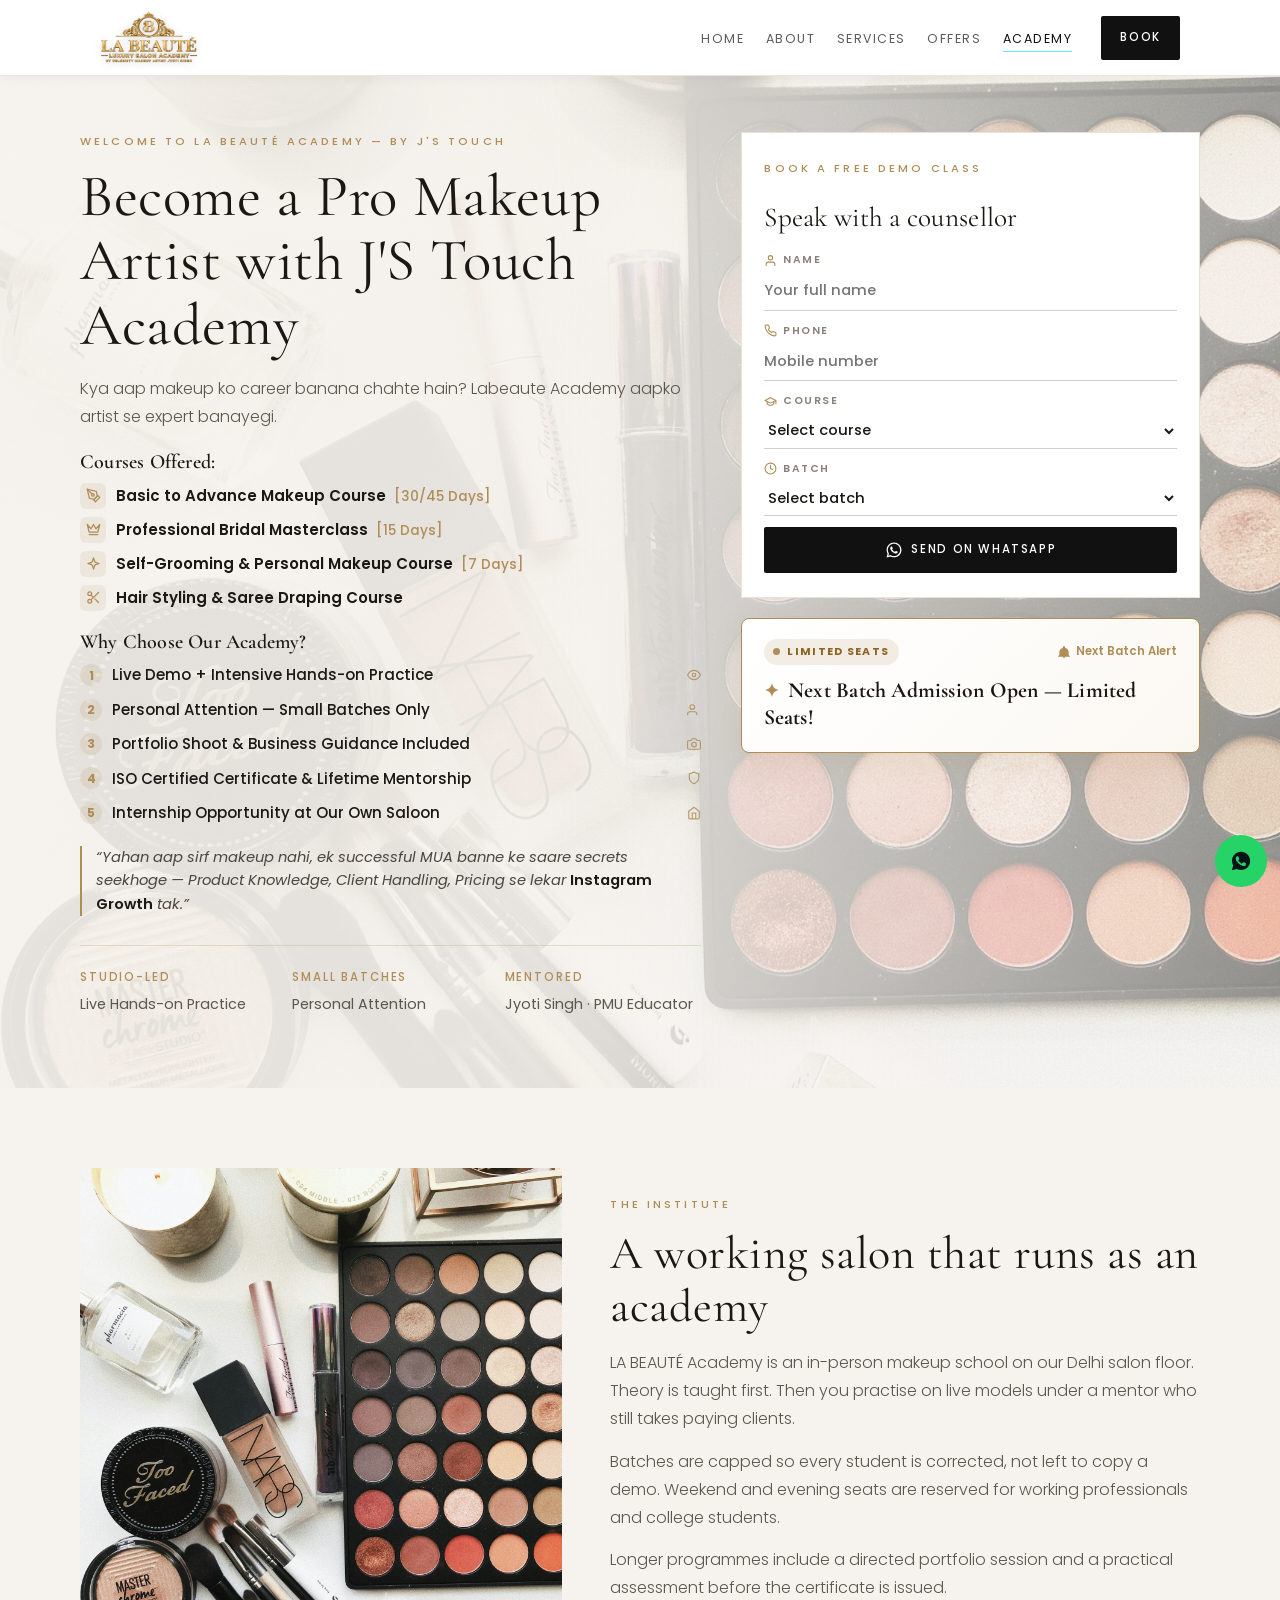
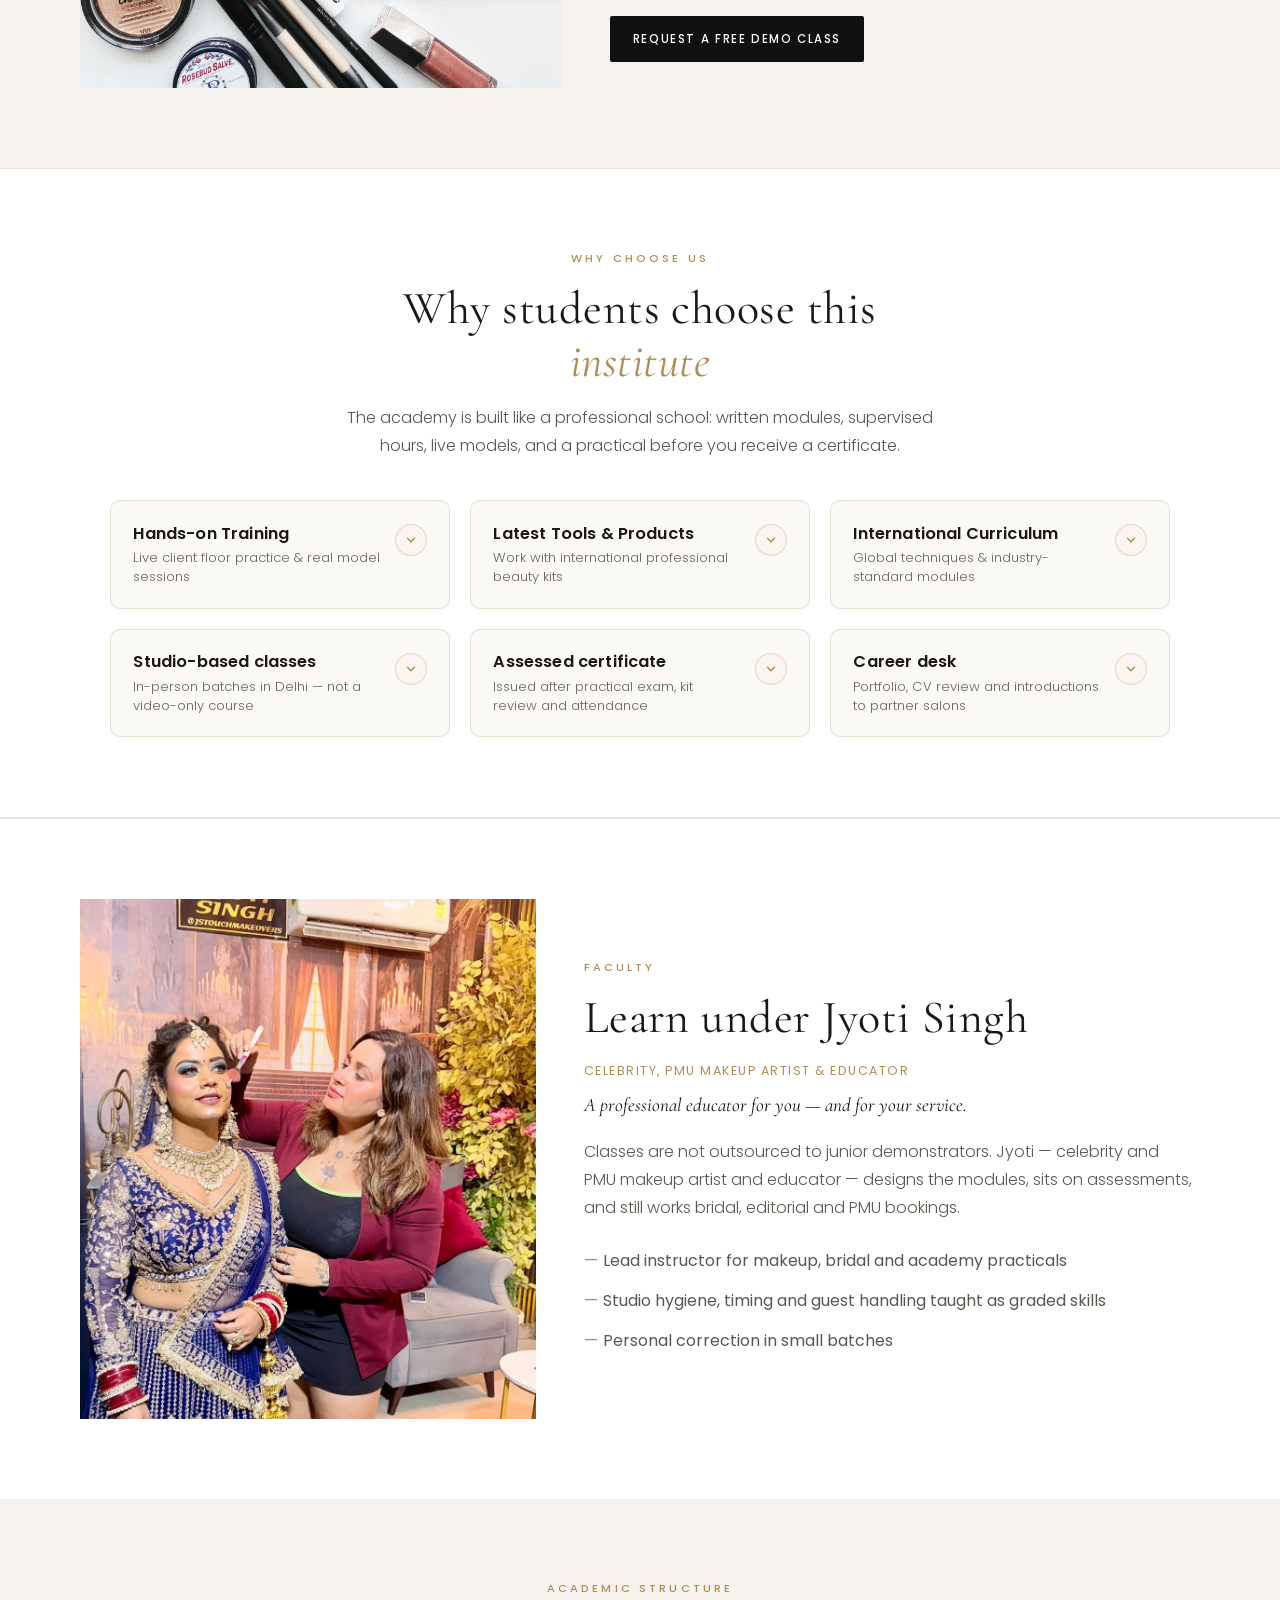
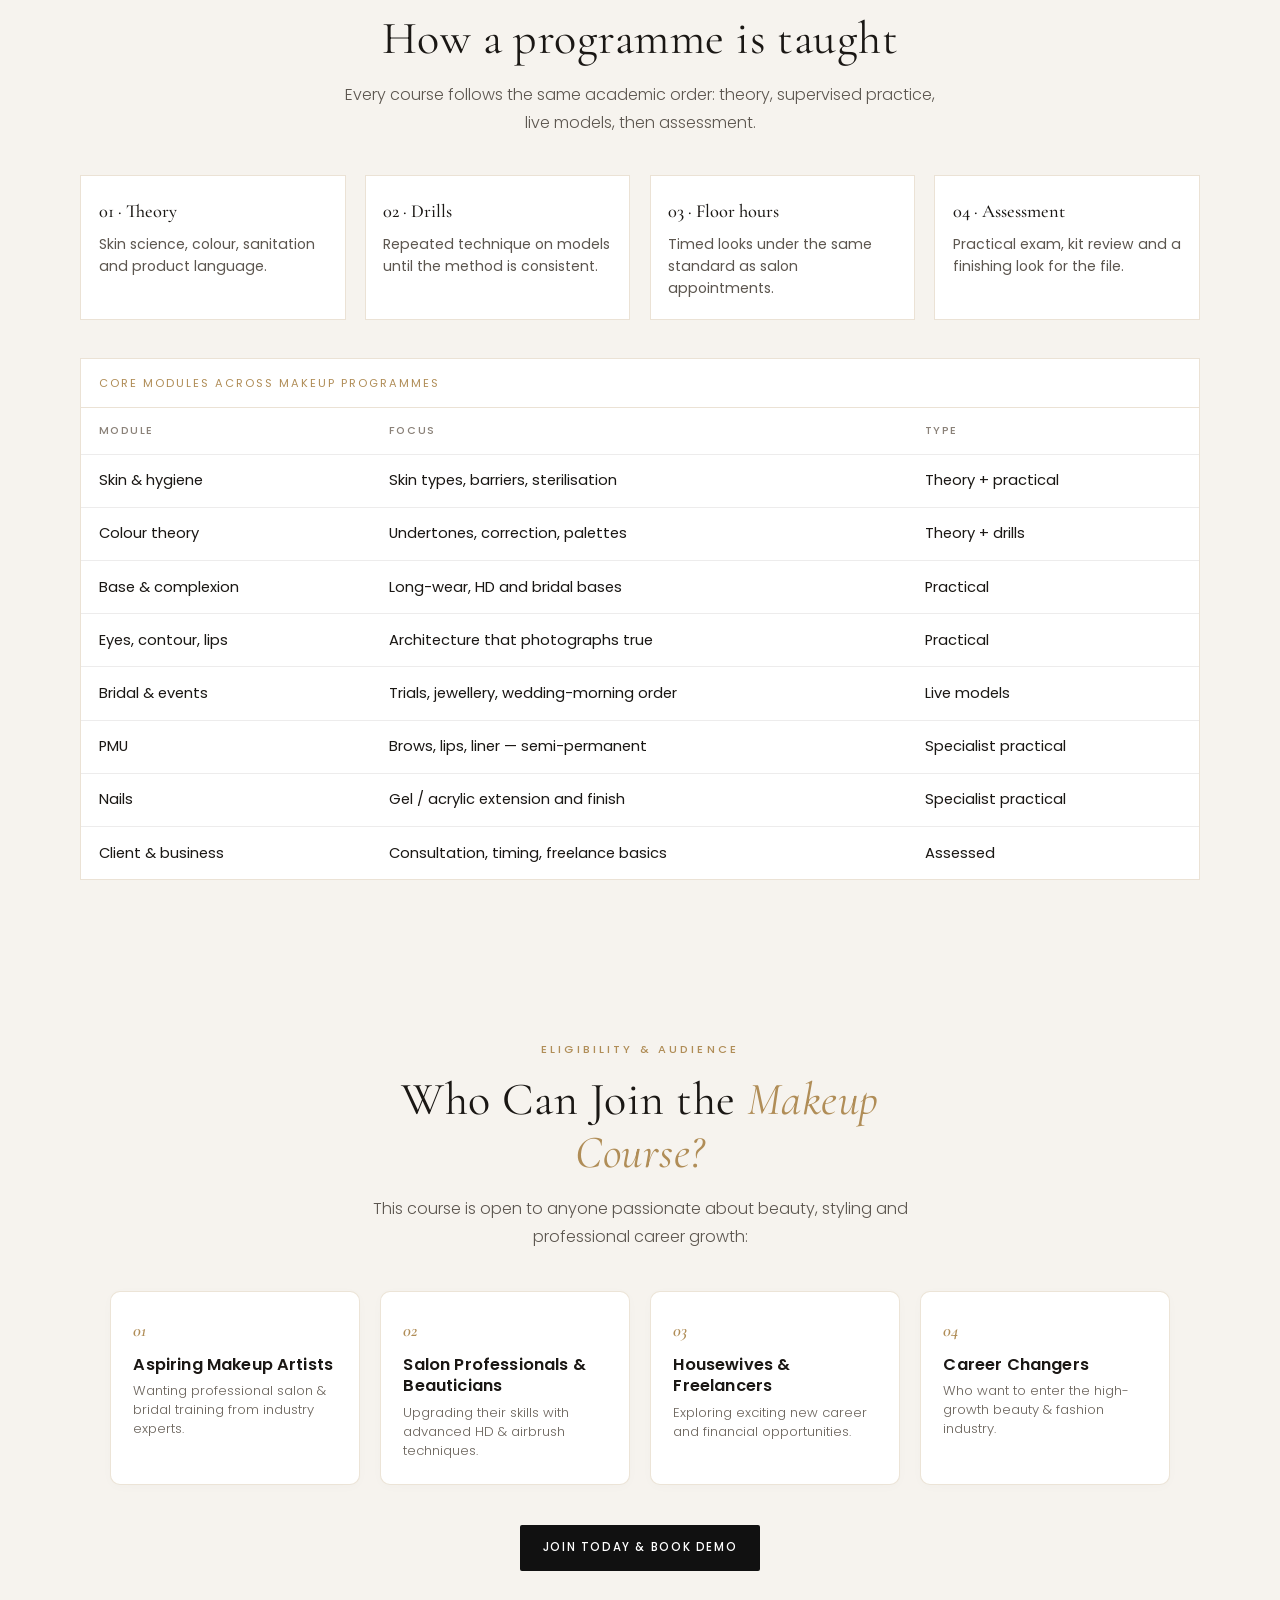
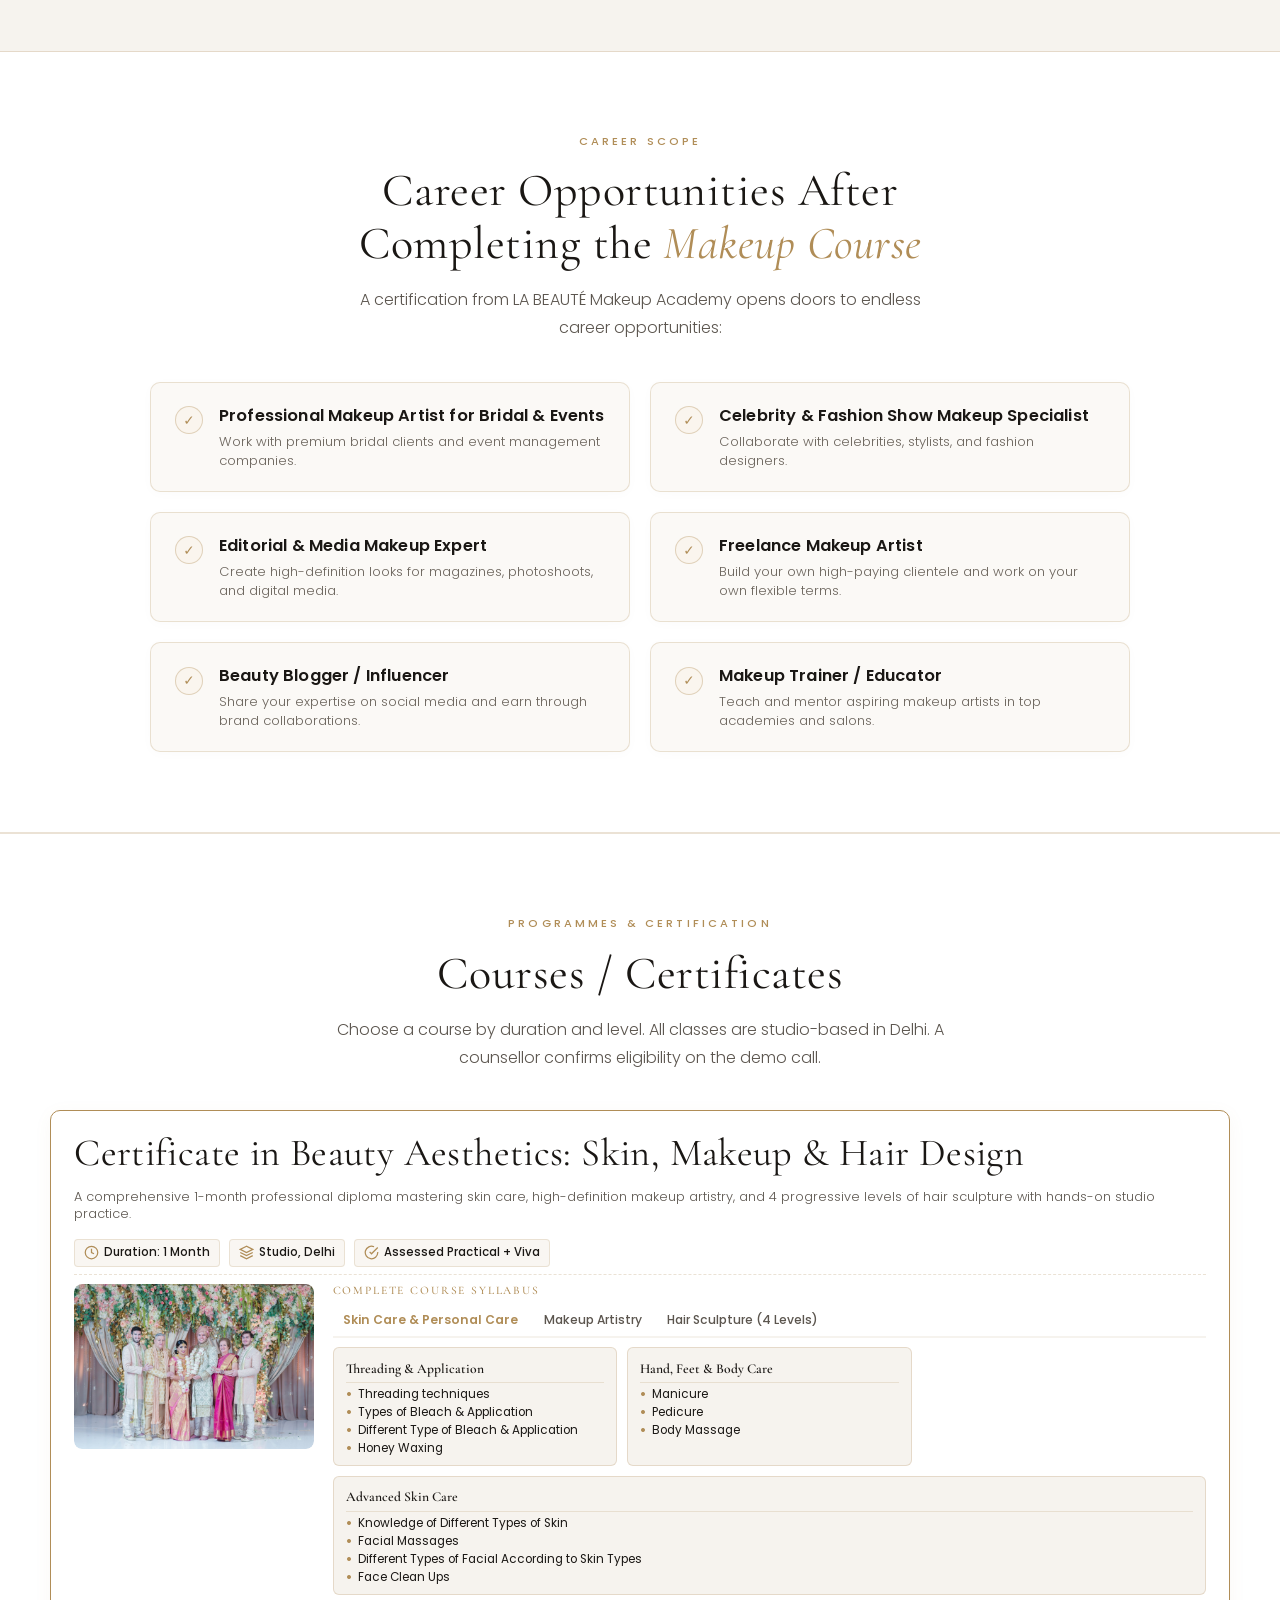
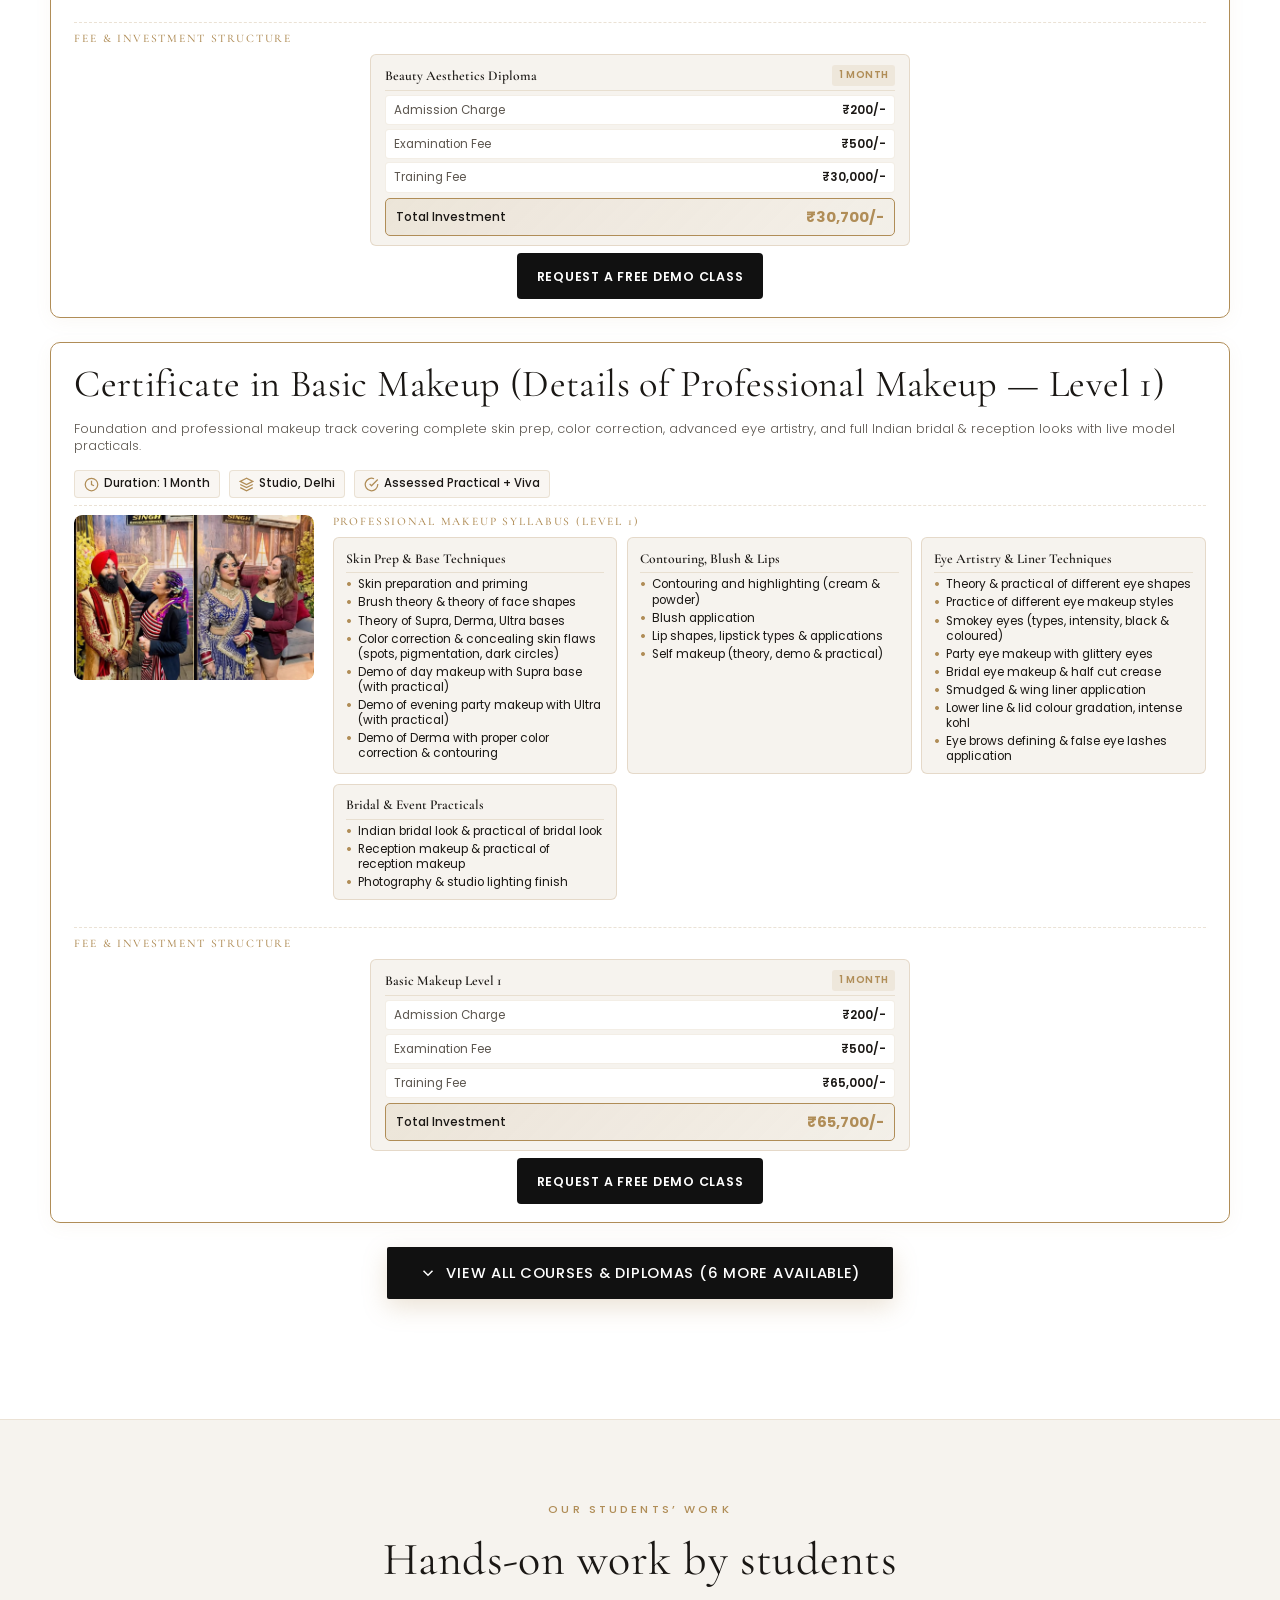
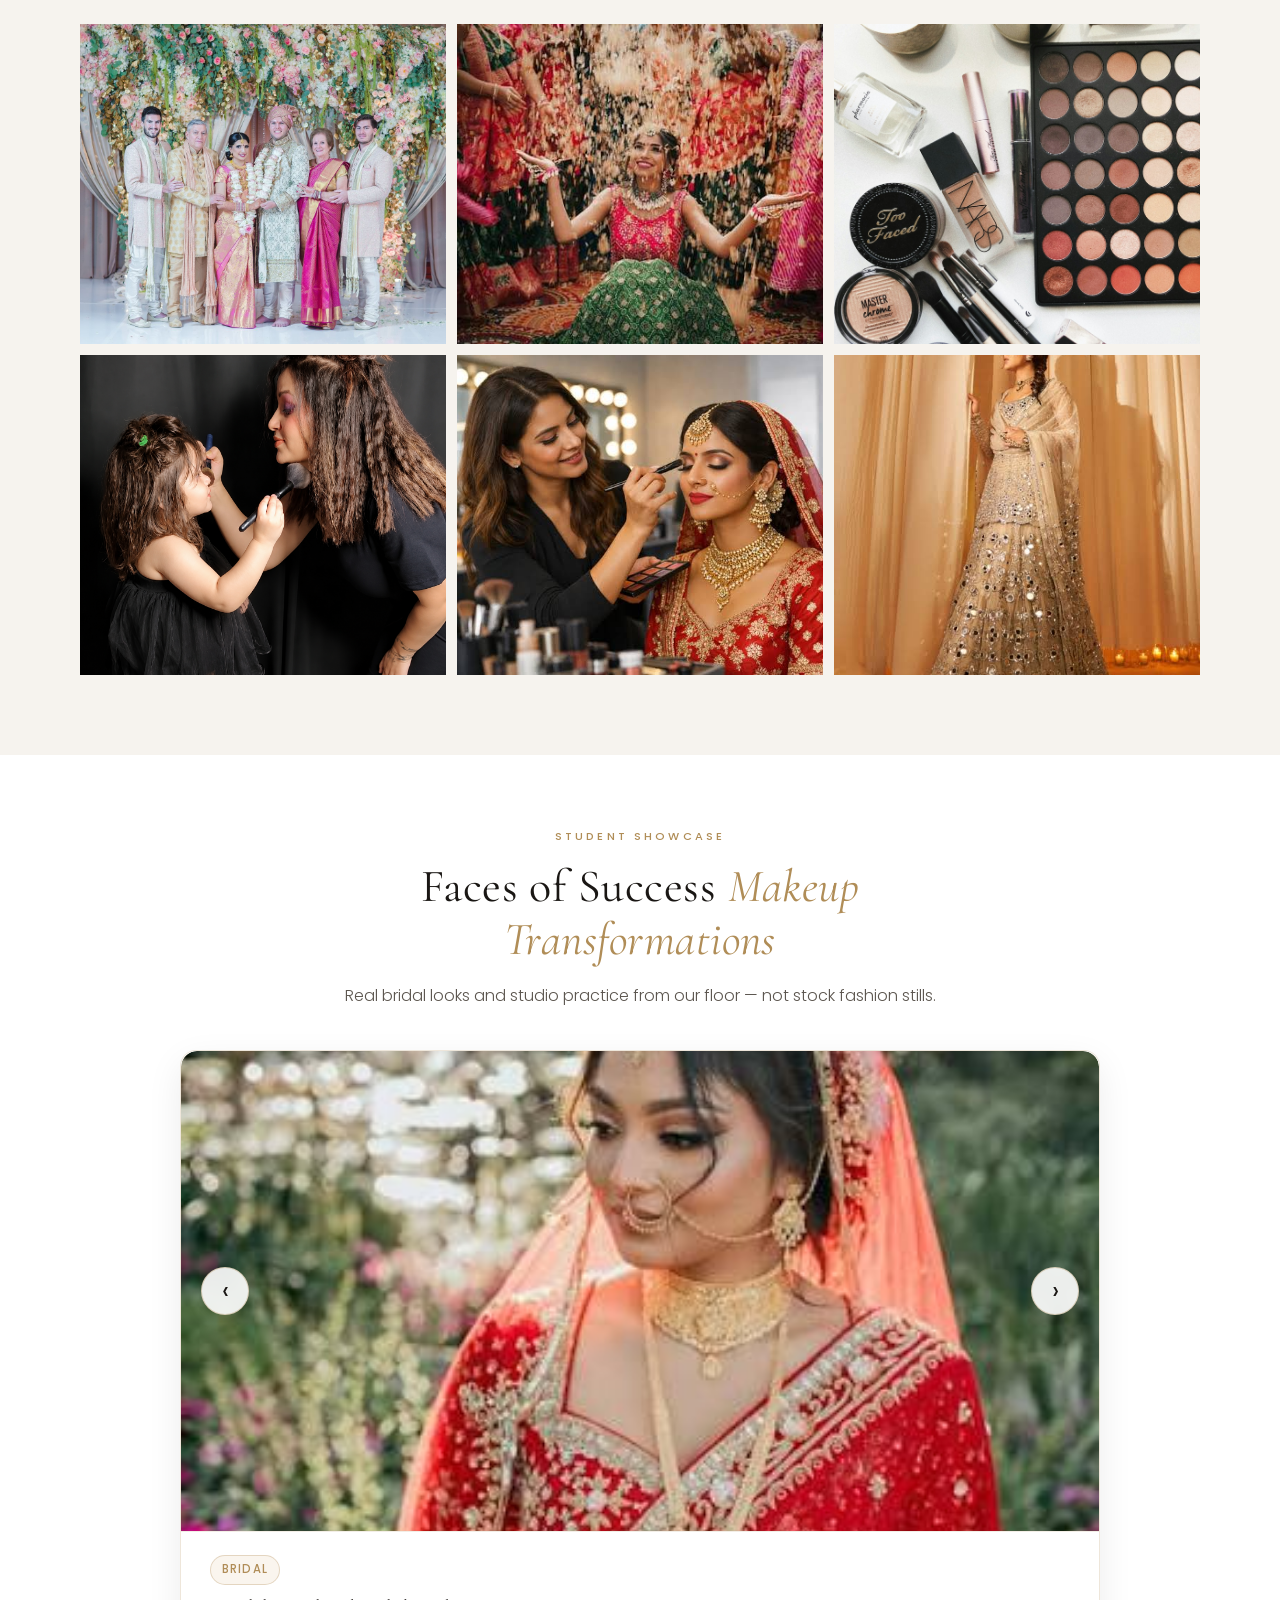
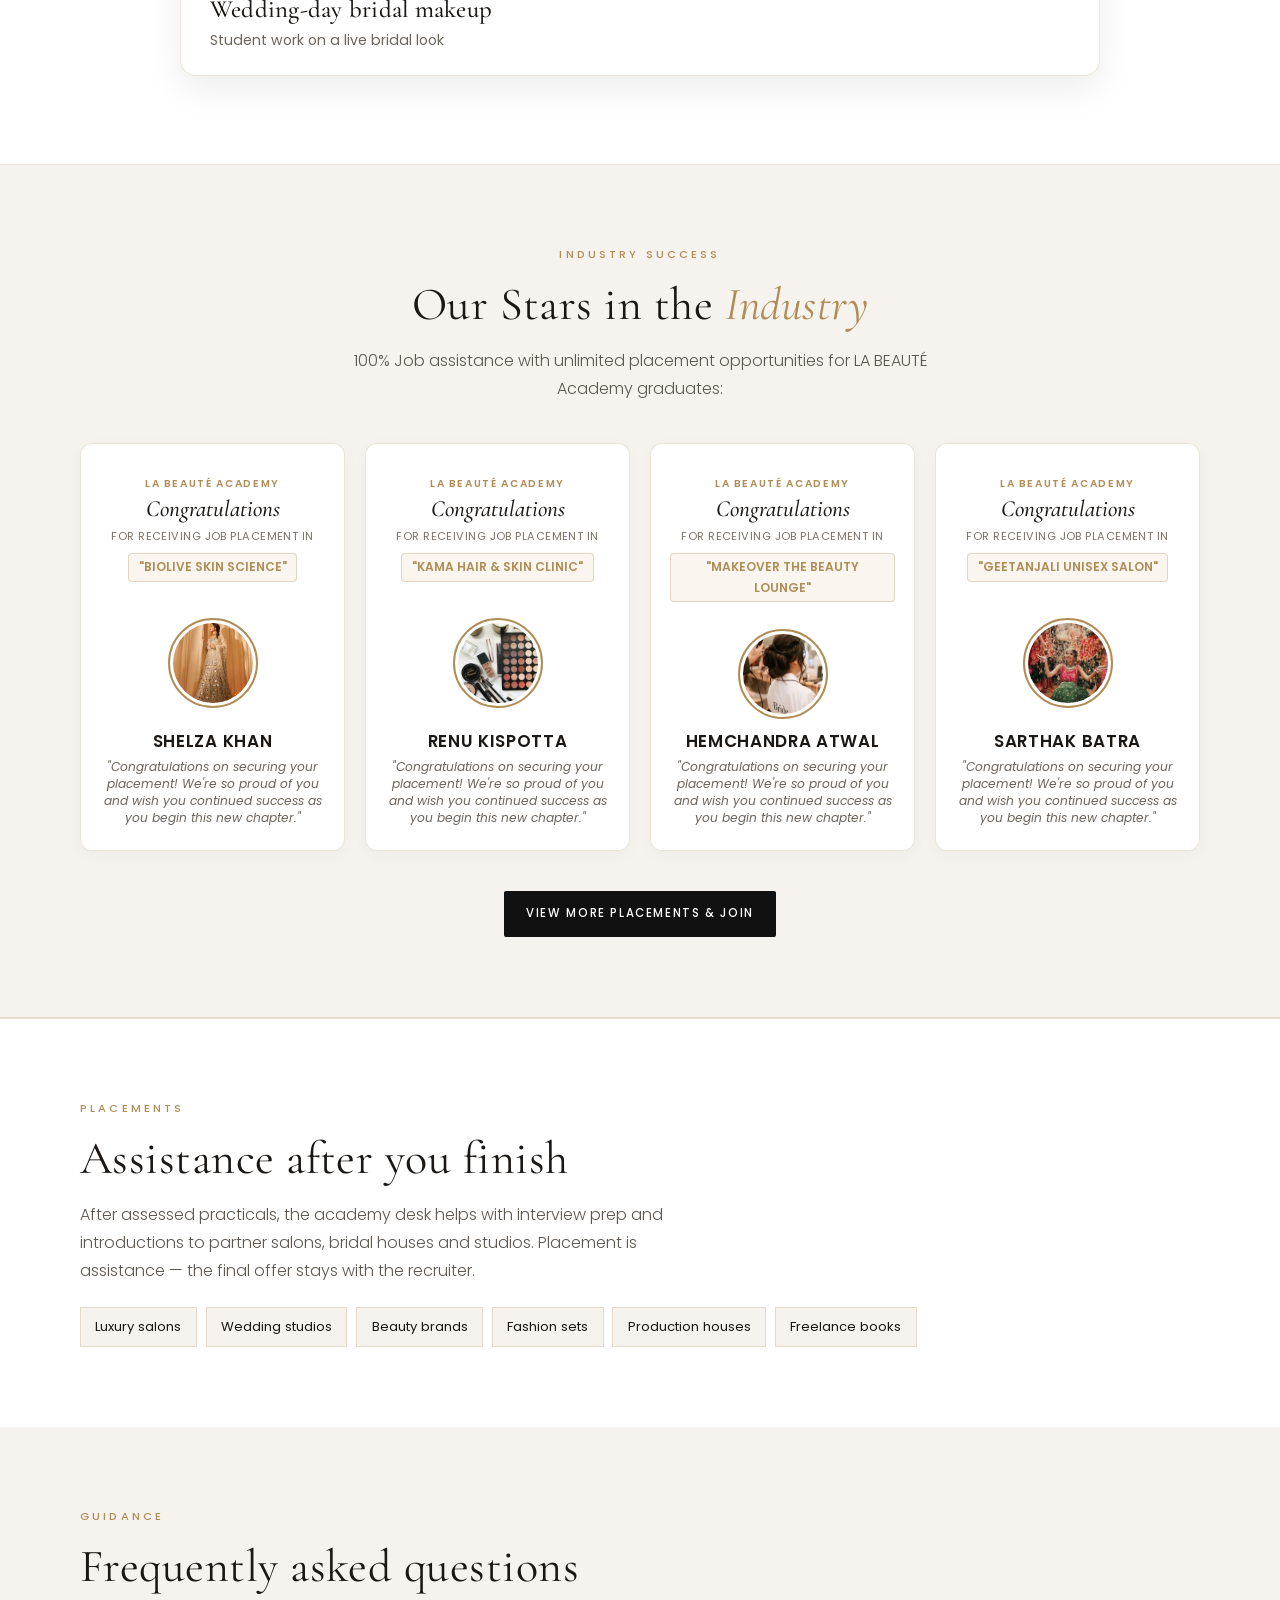
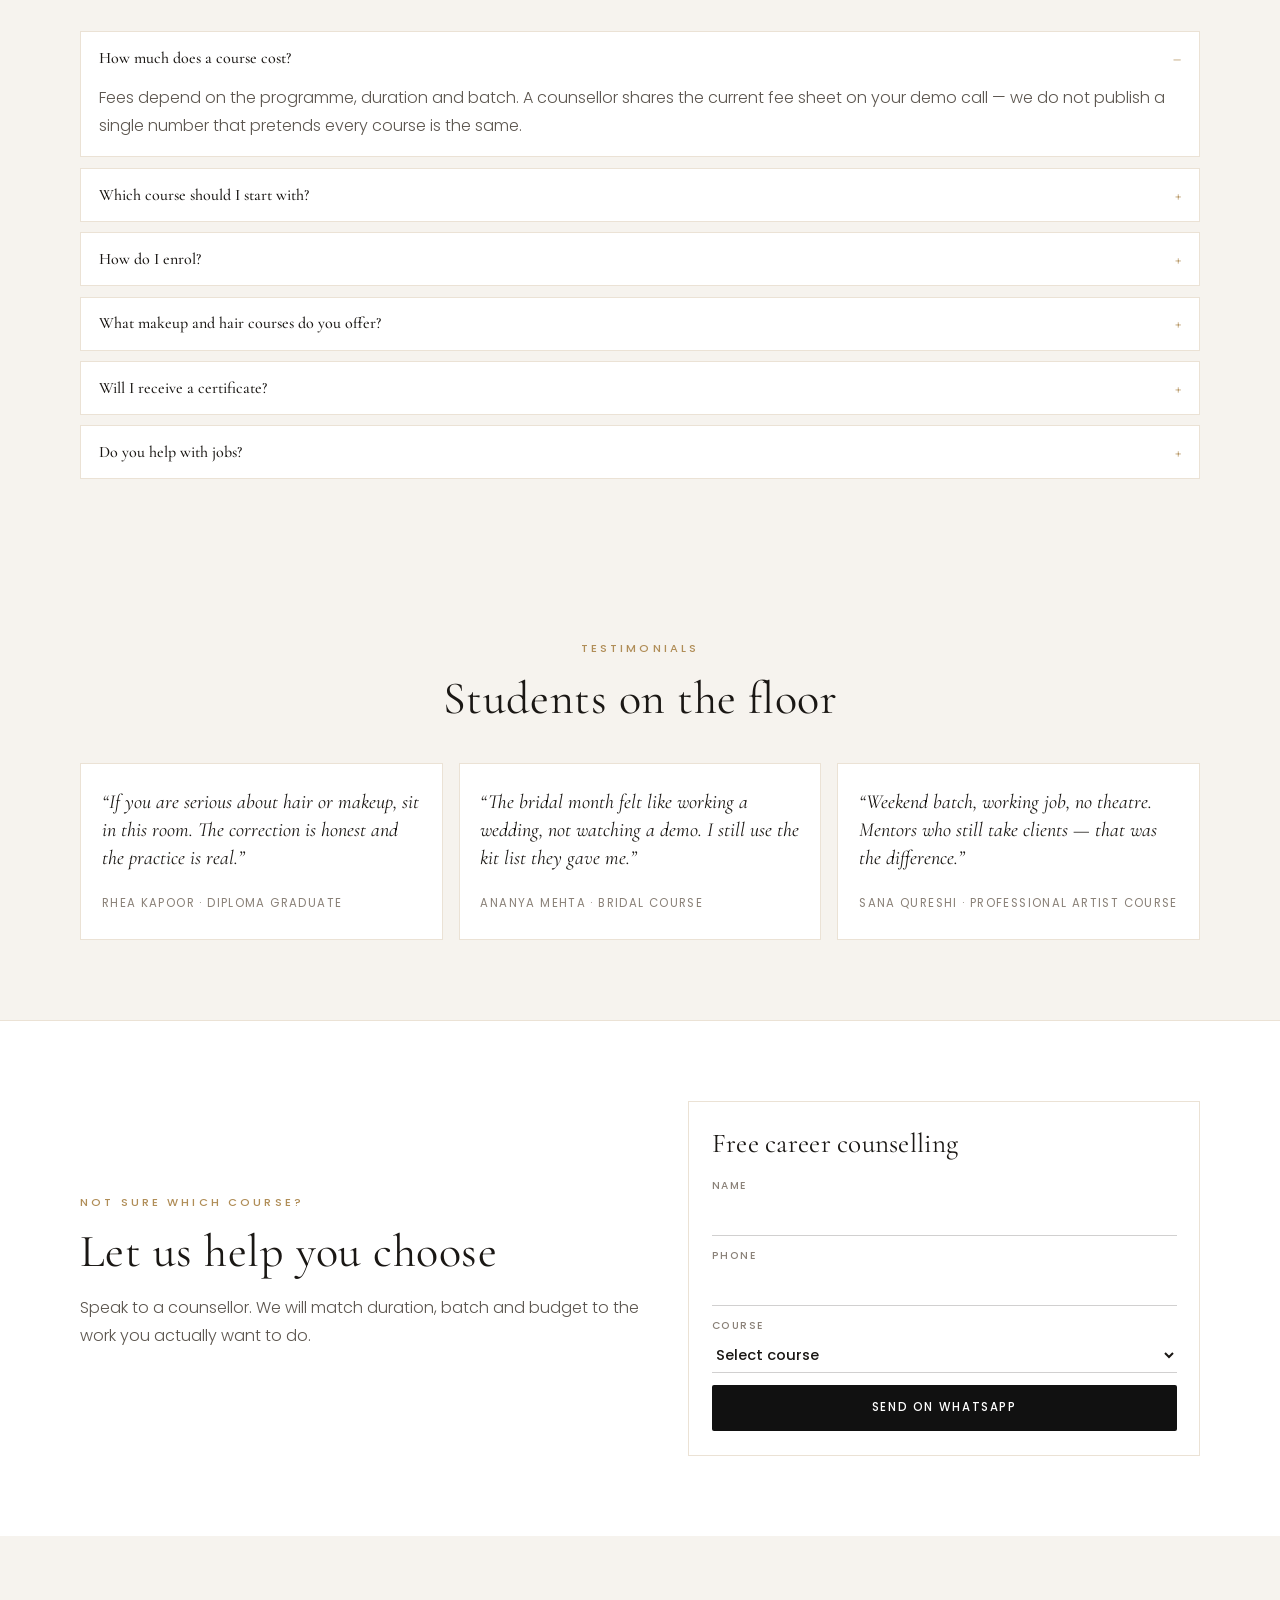
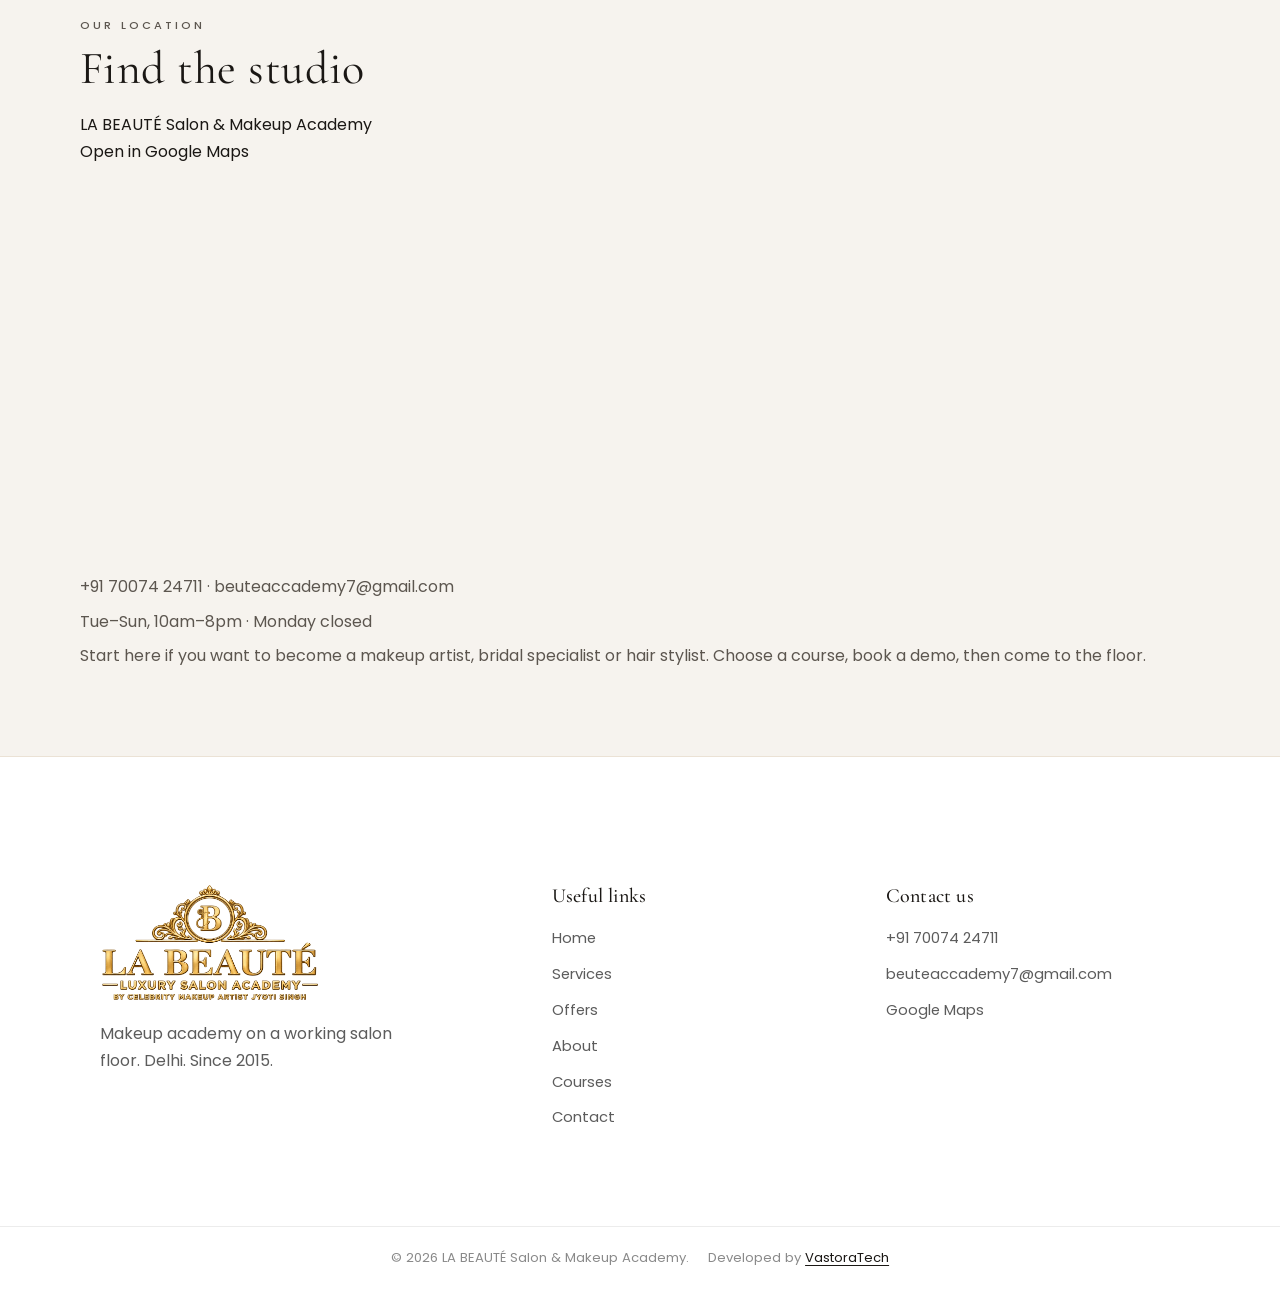
==== commit 6eacc83b: "Update hero and founder trust points on index, polish academy hero with icons and admission banner" ====
--- a/academy.html
+++ b/academy.html
@@ -54,53 +54,229 @@
     <section class="lk-hero" id="home">
       <div class="ac-wrap lk-hero__grid">
         <div>
-          <p class="ac-kicker">Welcome to LA BEAUTÉ Academy, Delhi</p>
-          <h1>Makeup academy, Delhi — studio training with assessed courses</h1>
-          <p class="ac-lead">Enrol for makeup, bridal, airbrush and hair programmes. Theory in class, practice on live
-            models, then a practical assessment before your certificate.</p>
-          <ul class="lk-ticks">
-            <li>Classroom theory, then assessed practicals</li>
-            <li>Training by working salon artists</li>
-            <li>Live models and real client-floor hours</li>
-            <li>Weekday and weekend academic batches</li>
-            <li>Portfolio shoot and placement assistance</li>
-            <li>Certificate of completion after evaluation</li>
-          </ul>
+          <p class="ac-kicker">Welcome to LA BEAUTÉ Academy — By J'S Touch</p>
+          <h1>Become a Pro Makeup Artist with J'S Touch Academy</h1>
+          <p class="ac-lead">
+            Kya aap makeup ko career banana chahte hain? Labeaute Academy aapko artist se expert banayegi.
+          </p>
+
+          <div class="lk-hero__section">
+            <h3 class="lk-hero__subhead">Courses Offered:</h3>
+            <ul class="lk-hero__courses">
+              <li>
+                <span class="lk-course-icon" aria-hidden="true">
+                  <svg width="15" height="15" viewBox="0 0 24 24" fill="none" stroke="currentColor" stroke-width="2"
+                    stroke-linecap="round" stroke-linejoin="round">
+                    <path d="m12 19 7-7 3 3-7 7-3-3z" />
+                    <path d="m18 13-1.5-7.5L2 2l3.5 14.5L13 18l5-5z" />
+                    <path d="m2 2 7.586 7.586" />
+                    <circle cx="11" cy="11" r="2" />
+                  </svg>
+                </span>
+                <span><strong>Basic to Advance Makeup Course</strong> <span class="lk-hero__tag">[30/45
+                    Days]</span></span>
+              </li>
+              <li>
+                <span class="lk-course-icon" aria-hidden="true">
+                  <svg width="15" height="15" viewBox="0 0 24 24" fill="none" stroke="currentColor" stroke-width="2"
+                    stroke-linecap="round" stroke-linejoin="round">
+                    <path d="M2 4l3 12h14l3-12-6 7-4-7-4 7-6-7zm3 16h14" />
+                  </svg>
+                </span>
+                <span><strong>Professional Bridal Masterclass</strong> <span class="lk-hero__tag">[15
+                    Days]</span></span>
+              </li>
+              <li>
+                <span class="lk-course-icon" aria-hidden="true">
+                  <svg width="15" height="15" viewBox="0 0 24 24" fill="none" stroke="currentColor" stroke-width="2"
+                    stroke-linecap="round" stroke-linejoin="round">
+                    <path
+                      d="m12 3-1.9 5.8a2 2 0 0 1-1.3 1.3L3 12l5.8 1.9a2 2 0 0 1 1.3 1.3L12 21l1.9-5.8a2 2 0 0 1 1.3-1.3L21 12l-5.8-1.9a2 2 0 0 1-1.3-1.3Z" />
+                  </svg>
+                </span>
+                <span><strong>Self-Grooming &amp; Personal Makeup Course</strong> <span class="lk-hero__tag">[7
+                    Days]</span></span>
+              </li>
+              <li>
+                <span class="lk-course-icon" aria-hidden="true">
+                  <svg width="15" height="15" viewBox="0 0 24 24" fill="none" stroke="currentColor" stroke-width="2"
+                    stroke-linecap="round" stroke-linejoin="round">
+                    <circle cx="6" cy="6" r="3" />
+                    <circle cx="6" cy="18" r="3" />
+                    <line x1="20" y1="4" x2="8.12" y2="15.88" />
+                    <line x1="14.47" y1="14.48" x2="20" y2="20" />
+                    <line x1="8.12" y1="8.12" x2="12" y2="12" />
+                  </svg>
+                </span>
+                <span><strong>Hair Styling &amp; Saree Draping Course</strong></span>
+              </li>
+            </ul>
+          </div>
+
+          <div class="lk-hero__section">
+            <h3 class="lk-hero__subhead">Why Choose Our Academy?</h3>
+            <ol class="lk-hero__why">
+              <li>
+                <span class="lk-hero__num">1</span>
+                <span>Live Demo + Intensive Hands-on Practice</span>
+                <span class="lk-why-icon" aria-hidden="true">
+                  <svg width="14" height="14" viewBox="0 0 24 24" fill="none" stroke="currentColor" stroke-width="2">
+                    <path d="M1 12s4-8 11-8 11 8 11 8-4 8-11 8-11-8-11-8z" />
+                    <circle cx="12" cy="12" r="3" />
+                  </svg>
+                </span>
+              </li>
+              <li>
+                <span class="lk-hero__num">2</span>
+                <span>Personal Attention — Small Batches Only</span>
+                <span class="lk-why-icon" aria-hidden="true">
+                  <svg width="14" height="14" viewBox="0 0 24 24" fill="none" stroke="currentColor" stroke-width="2">
+                    <path d="M17 21v-2a4 4 0 0 0-4-4H5a4 4 0 0 0-4 4v2" />
+                    <circle cx="9" cy="7" r="4" />
+                  </svg>
+                </span>
+              </li>
+              <li>
+                <span class="lk-hero__num">3</span>
+                <span>Portfolio Shoot &amp; Business Guidance Included</span>
+                <span class="lk-why-icon" aria-hidden="true">
+                  <svg width="14" height="14" viewBox="0 0 24 24" fill="none" stroke="currentColor" stroke-width="2">
+                    <path d="M23 19a2 2 0 0 1-2 2H3a2 2 0 0 1-2-2V8a2 2 0 0 1 2-2h4l2-3h6l2 3h4a2 2 0 0 1 2 2z" />
+                    <circle cx="12" cy="13" r="4" />
+                  </svg>
+                </span>
+              </li>
+              <li>
+                <span class="lk-hero__num">4</span>
+                <span>ISO Certified Certificate &amp; Lifetime Mentorship</span>
+                <span class="lk-why-icon" aria-hidden="true">
+                  <svg width="14" height="14" viewBox="0 0 24 24" fill="none" stroke="currentColor" stroke-width="2">
+                    <path d="M12 22s8-4 8-10V5l-8-3-8 3v7c0 6 8 10 8 10z" />
+                  </svg>
+                </span>
+              </li>
+              <li>
+                <span class="lk-hero__num">5</span>
+                <span>Internship Opportunity at Our Own Saloon</span>
+                <span class="lk-why-icon" aria-hidden="true">
+                  <svg width="14" height="14" viewBox="0 0 24 24" fill="none" stroke="currentColor" stroke-width="2">
+                    <path d="M3 9l9-7 9 7v11a2 2 0 0 1-2 2H5a2 2 0 0 1-2-2z" />
+                    <polyline points="9 22 9 12 15 12 15 22" />
+                  </svg>
+                </span>
+              </li>
+            </ol>
+          </div>
+
+          <p class="lk-hero__quote">
+            “Yahan aap sirf makeup nahi, ek successful MUA banne ke saare secrets seekhoge — Product Knowledge, Client
+            Handling, Pricing se lekar <strong>Instagram Growth</strong> tak.”
+          </p>
+
           <div class="lk-acadbar">
-            <p><strong>Studio-led</strong><span>In-person classes</span></p>
-            <p><strong>Assessed</strong><span>Practical + viva</span></p>
-            <p><strong>Mentored</strong><span>Jyoti Singh · PMU educator</span></p>
+            <p><strong>Studio-led</strong><span>Live Hands-on Practice</span></p>
+            <p><strong>Small Batches</strong><span>Personal Attention</span></p>
+            <p><strong>Mentored</strong><span>Jyoti Singh · PMU Educator</span></p>
           </div>
         </div>
-        <form class="lk-form" id="demoForm">
-          <p class="ac-kicker">Book a free demo class</p>
-          <h2>Speak with a counsellor</h2>
-          <label>Name <input name="name" required autocomplete="name"></label>
-          <label>Phone <input name="phone" type="tel" required autocomplete="tel"></label>
-          <label>Course
-            <select name="course" required>
-              <option value="">Select course</option>
-              <option>Makeup Courses</option>
-              <option>Hair Styling Course</option>
-              <option>Bridal Makeup Course</option>
-              <option>Airbrush Makeup Course</option>
-              <option>Nail Extension Course</option>
-              <option>PMU (Semi-permanent Makeup)</option>
-              <option>Professional Master Course</option>
-              <option>Others</option>
-            </select>
-          </label>
-          <label>Batch
-            <select name="batch" required>
-              <option value="">Select batch</option>
-              <option>Weekday morning</option>
-              <option>Weekday evening</option>
-              <option>Weekend</option>
-            </select>
-          </label>
-          <button class="btn btn--primary btn--full" type="submit">Send on WhatsApp</button>
-          <p class="lk-ok" hidden>Opening WhatsApp…</p>
-        </form>
+        <div class="lk-hero__form-col">
+          <form class="lk-form" id="demoForm">
+            <p class="ac-kicker">Book a free demo class</p>
+            <h2>Speak with a counsellor</h2>
+            <label>
+              <span class="lk-form__label-head">
+                <svg width="13" height="13" viewBox="0 0 24 24" fill="none" stroke="currentColor" stroke-width="2"
+                  stroke-linecap="round" stroke-linejoin="round" aria-hidden="true">
+                  <path d="M20 21v-2a4 4 0 0 0-4-4H8a4 4 0 0 0-4 4v2" />
+                  <circle cx="12" cy="7" r="4" />
+                </svg>
+                <span>Name</span>
+              </span>
+              <input name="name" required autocomplete="name" placeholder="Your full name">
+            </label>
+            <label>
+              <span class="lk-form__label-head">
+                <svg width="13" height="13" viewBox="0 0 24 24" fill="none" stroke="currentColor" stroke-width="2"
+                  stroke-linecap="round" stroke-linejoin="round" aria-hidden="true">
+                  <path
+                    d="M22 16.92v3a2 2 0 0 1-2.18 2 19.79 19.79 0 0 1-8.63-3.07 19.5 19.5 0 0 1-6-6 19.79 19.79 0 0 1-3.07-8.67A2 2 0 0 1 4.11 2h3a2 2 0 0 1 2 1.72 12.84 12.84 0 0 0 .7 2.81 2 2 0 0 1-.45 2.11L8.09 9.91a16 16 0 0 0 6 6l1.27-1.27a2 2 0 0 1 2.11-.45 12.84 12.84 0 0 0 2.81.7A2 2 0 0 1 22 16.92z" />
+                </svg>
+                <span>Phone</span>
+              </span>
+              <input name="phone" type="tel" required autocomplete="tel" placeholder="Mobile number">
+            </label>
+            <label>
+              <span class="lk-form__label-head">
+                <svg width="13" height="13" viewBox="0 0 24 24" fill="none" stroke="currentColor" stroke-width="2"
+                  stroke-linecap="round" stroke-linejoin="round" aria-hidden="true">
+                  <path d="M22 10v6M2 10l10-5 10 5-10 5z" />
+                  <path d="M6 12v5c3 3 9 3 12 0v-5" />
+                </svg>
+                <span>Course</span>
+              </span>
+              <select name="course" required>
+                <option value="">Select course</option>
+                <option>Basic to Advance Makeup Course [30/45 Days]</option>
+                <option>Professional Bridal Masterclass [15 Days]</option>
+                <option>Self-Grooming &amp; Personal Makeup Course [7 Days]</option>
+                <option>Hair Styling &amp; Saree Draping Course</option>
+                <option>Makeup Courses</option>
+                <option>Hair Styling Course</option>
+                <option>Bridal Makeup Course</option>
+                <option>Airbrush Makeup Course</option>
+                <option>Nail Extension Course</option>
+                <option>PMU (Semi-permanent Makeup)</option>
+                <option>Professional Master Course</option>
+                <option>Others</option>
+              </select>
+            </label>
+            <label>
+              <span class="lk-form__label-head">
+                <svg width="13" height="13" viewBox="0 0 24 24" fill="none" stroke="currentColor" stroke-width="2"
+                  stroke-linecap="round" stroke-linejoin="round" aria-hidden="true">
+                  <circle cx="12" cy="12" r="10" />
+                  <polyline points="12 6 12 12 16 14" />
+                </svg>
+                <span>Batch</span>
+              </span>
+              <select name="batch" required>
+                <option value="">Select batch</option>
+                <option>Weekday morning</option>
+                <option>Weekday evening</option>
+                <option>Weekend</option>
+              </select>
+            </label>
+            <button class="btn btn--primary btn--full btn--whatsapp" type="submit">
+              <svg width="18" height="18" viewBox="0 0 24 24" fill="currentColor">
+                <path
+                  d="M12.04 2c-5.46 0-9.91 4.45-9.91 9.91 0 1.75.46 3.45 1.32 4.95L2.05 22l5.25-1.38c1.45.79 3.08 1.21 4.74 1.21 5.46 0 9.91-4.45 9.91-9.91 0-2.65-1.03-5.14-2.9-7.01A9.816 9.816 0 0012.04 2zm0 18.15c-1.49 0-2.94-.4-4.2-1.15l-.3-.18-3.12.82.83-3.04-.2-.31a8.13 8.13 0 01-1.25-4.38c0-4.5 3.66-8.16 8.16-8.16 2.18 0 4.23.85 5.77 2.39 1.54 1.54 2.39 3.59 2.39 5.77 0 4.5-3.66 8.16-8.16 8.16zm4.47-6.11c-.25-.12-1.47-.72-1.7-.81-.23-.08-.39-.12-.56.12-.17.25-.64.81-.79.97-.14.17-.29.19-.53.07-.25-.12-1.05-.39-1.99-1.23-.74-.66-1.23-1.47-1.38-1.72-.14-.25-.02-.38.11-.5.11-.11.25-.29.37-.43.12-.14.17-.25.25-.41.08-.17.04-.31-.02-.43s-.56-1.34-.76-1.84c-.2-.48-.41-.42-.56-.43h-.48c-.17 0-.43.06-.66.31-.22.25-.86.84-.86 2.05s.88 2.37 1 2.54c.12.17 1.73 2.64 4.19 3.7.59.25 1.05.4 1.41.51.59.19 1.13.16 1.56.1.48-.07 1.47-.6 1.68-1.18.21-.58.21-1.07.15-1.18-.06-.11-.23-.18-.48-.3z" />
+              </svg>
+              <span>Send on WhatsApp</span>
+            </button>
+            <p class="lk-ok" hidden>Opening WhatsApp…</p>
+          </form>
+
+          <div class="lk-admission-banner">
+            <div class="lk-admission-banner__top">
+              <span class="lk-admission-banner__badge">
+                <span class="lk-admission-banner__dot" aria-hidden="true"></span>
+                <span>LIMITED SEATS</span>
+              </span>
+              <span class="lk-admission-banner__alert">
+                <svg width="14" height="14" viewBox="0 0 24 24" fill="currentColor">
+                  <path
+                    d="M12 2c1.1 0 2 .9 2 2v1.1C17.6 5.7 20 8.6 20 12.2v4.8l2 2v1H2v-1l2-2v-4.8C4 8.6 6.4 5.7 10 5.1V4c0-1.1.9-2 2-2zm0 20c1.1 0 2-.9 2-2h-4c0 1.1.9 2 2 2z" />
+                </svg>
+                Next Batch Alert
+              </span>
+            </div>
+            <h4 class="lk-admission-banner__title">
+              <span class="bullet">✦</span> Next Batch Admission Open — Limited Seats!
+            </h4>
+
+          </div>
+        </div>
+
       </div>
     </section>
 
--- a/minimal.css
+++ b/minimal.css
@@ -79,10 +79,12 @@
 .lux-hero {
   position: relative;
   min-height: calc(100vh - var(--header-h));
-  display: grid;
-  place-items: end start;
+  display: flex;
+  align-items: flex-end;
   overflow: hidden;
   color: #fff;
+  padding: 0 8vw 6vh;
+  box-sizing: border-box;
 }
 
 .lux-hero__img {
@@ -99,45 +101,102 @@
   position: absolute;
   inset: 0;
   background:
-    rgba(12, 10, 8, 0.22),
-    linear-gradient(transparent 45%, rgba(12, 10, 8, 0.4));
+    linear-gradient(to right, rgba(12, 10, 8, 0.82) 0%, rgba(12, 10, 8, 0.55) 55%, rgba(12, 10, 8, 0.25) 100%),
+    linear-gradient(to top, rgba(12, 10, 8, 0.9) 0%, transparent 60%);
 }
 
 .lux-hero__copy {
   position: relative;
-  z-index: 1;
-  padding: 0 8vw 7vh;
-  max-width: 42rem;
+  z-index: 2;
+  max-width: 44rem;
+  padding: 0;
+}
+
+.lux-hero .lux-kicker {
+  font-size: 0.74rem;
+  letter-spacing: 0.16em;
+  text-transform: uppercase;
+  color: #e8d5a8;
+  margin: 0 0 0.35rem;
+  font-weight: 500;
+  line-height: 1.35;
 }
 
 .lux-hero h1 {
-  font-size: clamp(3.4rem, 8vw, 7rem);
+  font-size: clamp(3.2rem, 7.5vw, 6.2rem);
   font-weight: 400;
-  letter-spacing: 0.12em;
-  line-height: 0.92;
-  margin: 0 0 0.4rem;
+  letter-spacing: 0.08em;
+  line-height: 0.95;
+  margin: 0 0 0.5rem;
+  color: #fff;
 }
 
 .lux-hero__sub {
   font-family: var(--font-heading);
-  font-size: clamp(1.3rem, 2.4vw, 1.85rem);
+  font-size: clamp(1.3rem, 2.3vw, 1.9rem);
   font-style: italic;
   font-weight: 400;
-  opacity: 0.92;
-  margin-bottom: 1.1rem;
+  color: #f7eee2;
+  margin: 0 0 1.65rem;
+  line-height: 1.25;
 }
 
 .lux-hero__lede {
   font-weight: 300;
-  max-width: 26rem;
-  margin-bottom: 2rem;
+  font-size: 0.95rem;
+  line-height: 1.6;
+  max-width: 40rem;
+  margin: 0 0 0.85rem;
+  color: rgba(255, 255, 255, 0.92);
+}
+
+.lux-hero__specialties {
+  font-size: 0.88rem;
+  font-weight: 400;
+  line-height: 1.55;
   color: rgba(255, 255, 255, 0.86);
+  max-width: 40rem;
+  margin: 0 0 1rem;
+}
+
+.lux-hero__specialties strong {
+  font-weight: 500;
+  color: #fff;
+}
+
+.lux-hero__local {
+  max-width: 40rem;
+  margin: 0 0 1.6rem;
+}
+
+.lux-hero__local-title {
+  font-family: var(--font-heading);
+  font-size: 1.08rem;
+  font-weight: 600;
+  color: var(--gold);
+  letter-spacing: 0.02em;
+  margin: 0 0 0.3rem;
+}
+
+.lux-hero__local-text {
+  font-size: 0.92rem;
+  font-style: italic;
+  font-weight: 300;
+  line-height: 1.6;
+  color: rgba(255, 255, 255, 0.88);
+  margin: 0;
+}
+
+.lux-hero__local-text strong {
+  color: #fff;
+  font-weight: 600;
+  font-style: normal;
 }
 
 .lux-hero__actions {
   display: flex;
   flex-wrap: wrap;
-  gap: 0.9rem;
+  gap: 0.85rem;
 }
 
 /* Intro strip */
@@ -252,14 +311,96 @@
 .lux-about__copy > p {
   color: #5c564f;
   font-weight: 300;
-  max-width: 28rem;
+  max-width: 30rem;
   margin-bottom: 0.9rem;
 }
 
+.lux-about__copy strong {
+  font-weight: 600;
+  color: var(--ink);
+}
+
+.lux-about__trust-title,
 .lux-about__handle {
-  font-size: 0.82rem;
+  font-family: var(--font-heading);
+  font-size: clamp(1.4rem, 2.2vw, 1.75rem);
+  font-weight: 600;
   color: var(--ink);
-  margin: 1.1rem 0 1.6rem !important;
+  line-height: 1.25;
+  letter-spacing: 0.01em;
+  margin: 1.65rem 0 1.1rem !important;
+  position: relative;
+  padding-bottom: 0.55rem;
+  display: inline-block;
+}
+
+.lux-about__trust-title::after,
+.lux-about__handle::after {
+  content: "";
+  position: absolute;
+  left: 0;
+  bottom: 0;
+  width: 44px;
+  height: 2px;
+  background: var(--gold);
+  border-radius: 1px;
+}
+
+.lux-about__points {
+  margin: 0.75rem 0 1.15rem;
+}
+
+.lux-about__point {
+  position: relative;
+  padding-left: 1.35rem;
+  color: #555049;
+  font-size: 0.94rem;
+  line-height: 1.62;
+  margin-bottom: 0.75rem !important;
+  max-width: 30rem;
+}
+
+.lux-about__point .bullet {
+  position: absolute;
+  left: 0;
+  top: 0.22rem;
+  color: var(--gold);
+  font-size: 0.7rem;
+  line-height: 1;
+}
+
+.lux-about__point strong {
+  color: var(--ink);
+  font-weight: 600;
+  letter-spacing: 0.01em;
+}
+
+.lux-about__stats {
+  display: inline-flex;
+  align-items: center;
+  flex-wrap: wrap;
+  gap: 0.55rem;
+  margin: 1.1rem 0 1.65rem !important;
+  padding: 0.65rem 1rem;
+  background: rgba(176, 141, 87, 0.09);
+  border-left: 3px solid var(--gold);
+  border-radius: 0 4px 4px 0;
+  font-size: 0.95rem;
+  color: var(--ink);
+  max-width: 30rem;
+}
+
+.lux-about__stat strong {
+  color: var(--gold);
+  font-size: 1.12rem;
+  font-weight: 700;
+  margin-right: 0.2rem;
+}
+
+.lux-about__stat-sep {
+  color: var(--gold);
+  font-weight: 500;
+  opacity: 0.7;
 }
 
 /* Featured tiles */
@@ -678,7 +819,8 @@
   }
 
   .lux-hero {
-    min-height: min(100dvh, 760px);
+    min-height: auto;
+    padding: 3.5rem 1.25rem 2.25rem;
   }
 
   .lux-hero h1 {
@@ -715,7 +857,11 @@
     padding: 1.5rem 1.2rem 1.8rem;
   }
 
-  .lux-hero__copy,
+  .lux-hero__copy {
+    padding: 0;
+    max-width: 100%;
+  }
+
   .lux-bridal__copy {
     padding-left: 1.2rem;
     padding-right: 1.2rem;
--- a/academy.css
+++ b/academy.css
@@ -103,6 +103,230 @@
   color: var(--gold);
 }
 
+.lk-hero__subhead {
+  font-family: var(--font-heading);
+  font-size: 1.25rem;
+  font-weight: 600;
+  color: var(--ink);
+  margin: 1.25rem 0 0.55rem;
+  letter-spacing: 0.01em;
+}
+
+.lk-hero__courses {
+  list-style: none;
+  padding: 0;
+  margin: 0 0 1rem;
+  display: flex;
+  flex-direction: column;
+  gap: 0.5rem;
+}
+
+.lk-hero__courses li {
+  display: flex;
+  align-items: center;
+  gap: 0.6rem;
+  font-size: 0.94rem;
+  color: #3f3933;
+}
+
+.lk-hero__courses li::before {
+  display: none !important;
+}
+
+.lk-course-icon {
+  display: inline-flex;
+  align-items: center;
+  justify-content: center;
+  width: 26px;
+  height: 26px;
+  border-radius: 6px;
+  background: rgba(176, 141, 87, 0.12);
+  color: var(--gold);
+  flex-shrink: 0;
+}
+
+.lk-hero__courses strong {
+  font-weight: 600;
+  color: var(--ink);
+}
+
+.lk-hero__tag {
+  color: var(--gold);
+  font-weight: 500;
+  font-size: 0.85rem;
+  margin-left: 0.25rem;
+}
+
+.lk-hero__why {
+  list-style: none;
+  padding: 0;
+  margin: 0 0 1.25rem;
+  display: flex;
+  flex-direction: column;
+  gap: 0.55rem;
+}
+
+.lk-hero__why li {
+  display: flex;
+  align-items: center;
+  gap: 0.65rem;
+  font-size: 0.94rem;
+  color: var(--ink);
+  font-weight: 500;
+}
+
+.lk-why-icon {
+  color: var(--gold);
+  display: inline-flex;
+  align-items: center;
+  margin-left: auto;
+  opacity: 0.85;
+}
+
+.lk-hero__num {
+  display: inline-flex;
+  align-items: center;
+  justify-content: center;
+  width: 22px;
+  height: 22px;
+  border-radius: 50%;
+  background: rgba(176, 141, 87, 0.15);
+  color: var(--gold);
+  font-size: 0.78rem;
+  font-weight: 700;
+  flex-shrink: 0;
+}
+
+.lk-hero__quote {
+  font-size: 0.92rem;
+  font-style: italic;
+  line-height: 1.6;
+  color: #4a453f;
+  margin: 1.1rem 0 1.15rem;
+  padding-left: 0.9rem;
+  border-left: 2px solid var(--gold);
+}
+
+.lk-hero__quote strong {
+  font-weight: 600;
+  color: var(--ink);
+  font-style: normal;
+}
+
+.lk-hero__form-col {
+  display: flex;
+  flex-direction: column;
+  gap: 1.25rem;
+}
+
+.lk-admission-banner {
+  position: relative;
+  background: linear-gradient(135deg, #ffffff 0%, #fbf8f2 100%);
+  border: 1.5px solid var(--gold);
+  border-radius: 8px;
+  padding: 1.25rem 1.35rem;
+  box-shadow: 0 10px 28px rgba(176, 141, 87, 0.16);
+  display: flex;
+  flex-direction: column;
+  gap: 0.75rem;
+  transition: transform 0.25s ease, box-shadow 0.25s ease;
+}
+
+.lk-admission-banner:hover {
+  transform: translateY(-2px);
+  box-shadow: 0 14px 32px rgba(176, 141, 87, 0.22);
+}
+
+.lk-admission-banner__top {
+  display: flex;
+  justify-content: space-between;
+  align-items: center;
+}
+
+.lk-admission-banner__badge {
+  display: inline-flex;
+  align-items: center;
+  gap: 0.45rem;
+  font-size: 0.68rem;
+  letter-spacing: 0.12em;
+  font-weight: 700;
+  color: #8c6424;
+  background: rgba(176, 141, 87, 0.15);
+  padding: 0.22rem 0.6rem;
+  border-radius: 99px;
+  text-transform: uppercase;
+}
+
+.lk-admission-banner__dot {
+  width: 7px;
+  height: 7px;
+  border-radius: 50%;
+  background: #b08d57;
+  box-shadow: 0 0 0 0 rgba(176, 141, 87, 0.7);
+  animation: lkPulseDot 2s infinite;
+}
+
+@keyframes lkPulseDot {
+  0% { box-shadow: 0 0 0 0 rgba(176, 141, 87, 0.7); }
+  70% { box-shadow: 0 0 0 6px rgba(176, 141, 87, 0); }
+  100% { box-shadow: 0 0 0 0 rgba(176, 141, 87, 0); }
+}
+
+.lk-admission-banner__alert {
+  font-size: 0.72rem;
+  color: var(--gold);
+  font-weight: 600;
+  display: inline-flex;
+  align-items: center;
+  gap: 0.35rem;
+}
+
+.lk-admission-banner__title {
+  font-family: var(--font-heading);
+  font-size: 1.35rem;
+  font-weight: 700;
+  line-height: 1.28;
+  color: var(--ink);
+  margin: 0;
+  letter-spacing: 0.01em;
+}
+
+.lk-admission-banner__title .bullet {
+  color: var(--gold);
+  font-size: 1.15rem;
+  margin-right: 0.25rem;
+}
+
+.lk-admission-banner__meta {
+  display: flex;
+  flex-wrap: wrap;
+  align-items: center;
+  gap: 0.45rem 1.1rem;
+  padding-top: 0.65rem;
+  border-top: 1px solid rgba(176, 141, 87, 0.22);
+}
+
+.lk-admission-banner__item {
+  display: inline-flex;
+  align-items: center;
+  gap: 0.4rem;
+  font-size: 0.8rem;
+  color: #554e47;
+  font-weight: 500;
+}
+
+.lk-admission-banner__item svg {
+  color: var(--gold);
+  flex-shrink: 0;
+}
+
+.btn--whatsapp {
+  display: inline-flex;
+  align-items: center;
+  justify-content: center;
+  gap: 0.55rem;
+}
+
 .lk-form {
   background: #fff;
   border: 1px solid var(--line);
@@ -128,6 +352,22 @@
   text-transform: uppercase;
   color: #8a8178;
   font-weight: 500;
+}
+
+.lk-form__label-head {
+  display: inline-flex;
+  align-items: center;
+  gap: 0.38rem;
+  font-size: 0.66rem;
+  letter-spacing: 0.14em;
+  text-transform: uppercase;
+  color: #8a8178;
+  font-weight: 600;
+}
+
+.lk-form__label-head svg {
+  color: var(--gold);
+  flex-shrink: 0;
 }
 
 .lk-form input,
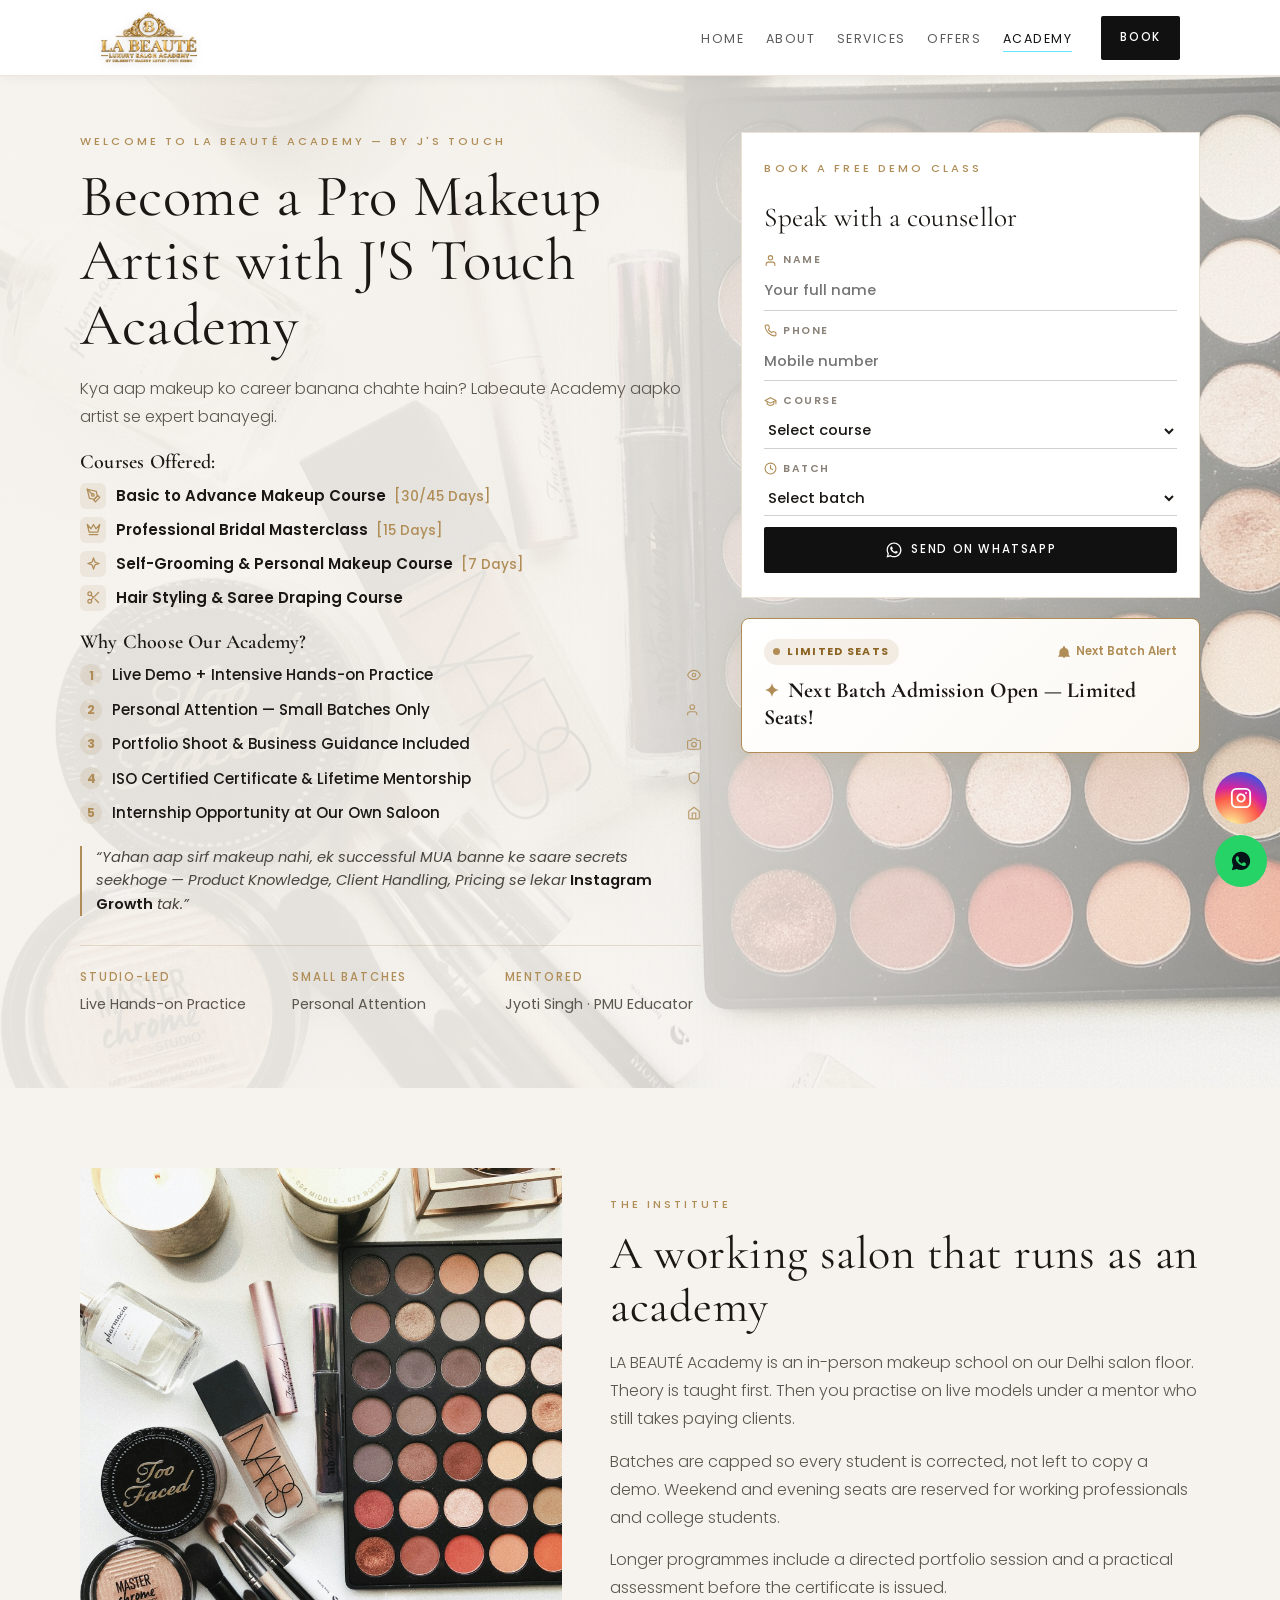
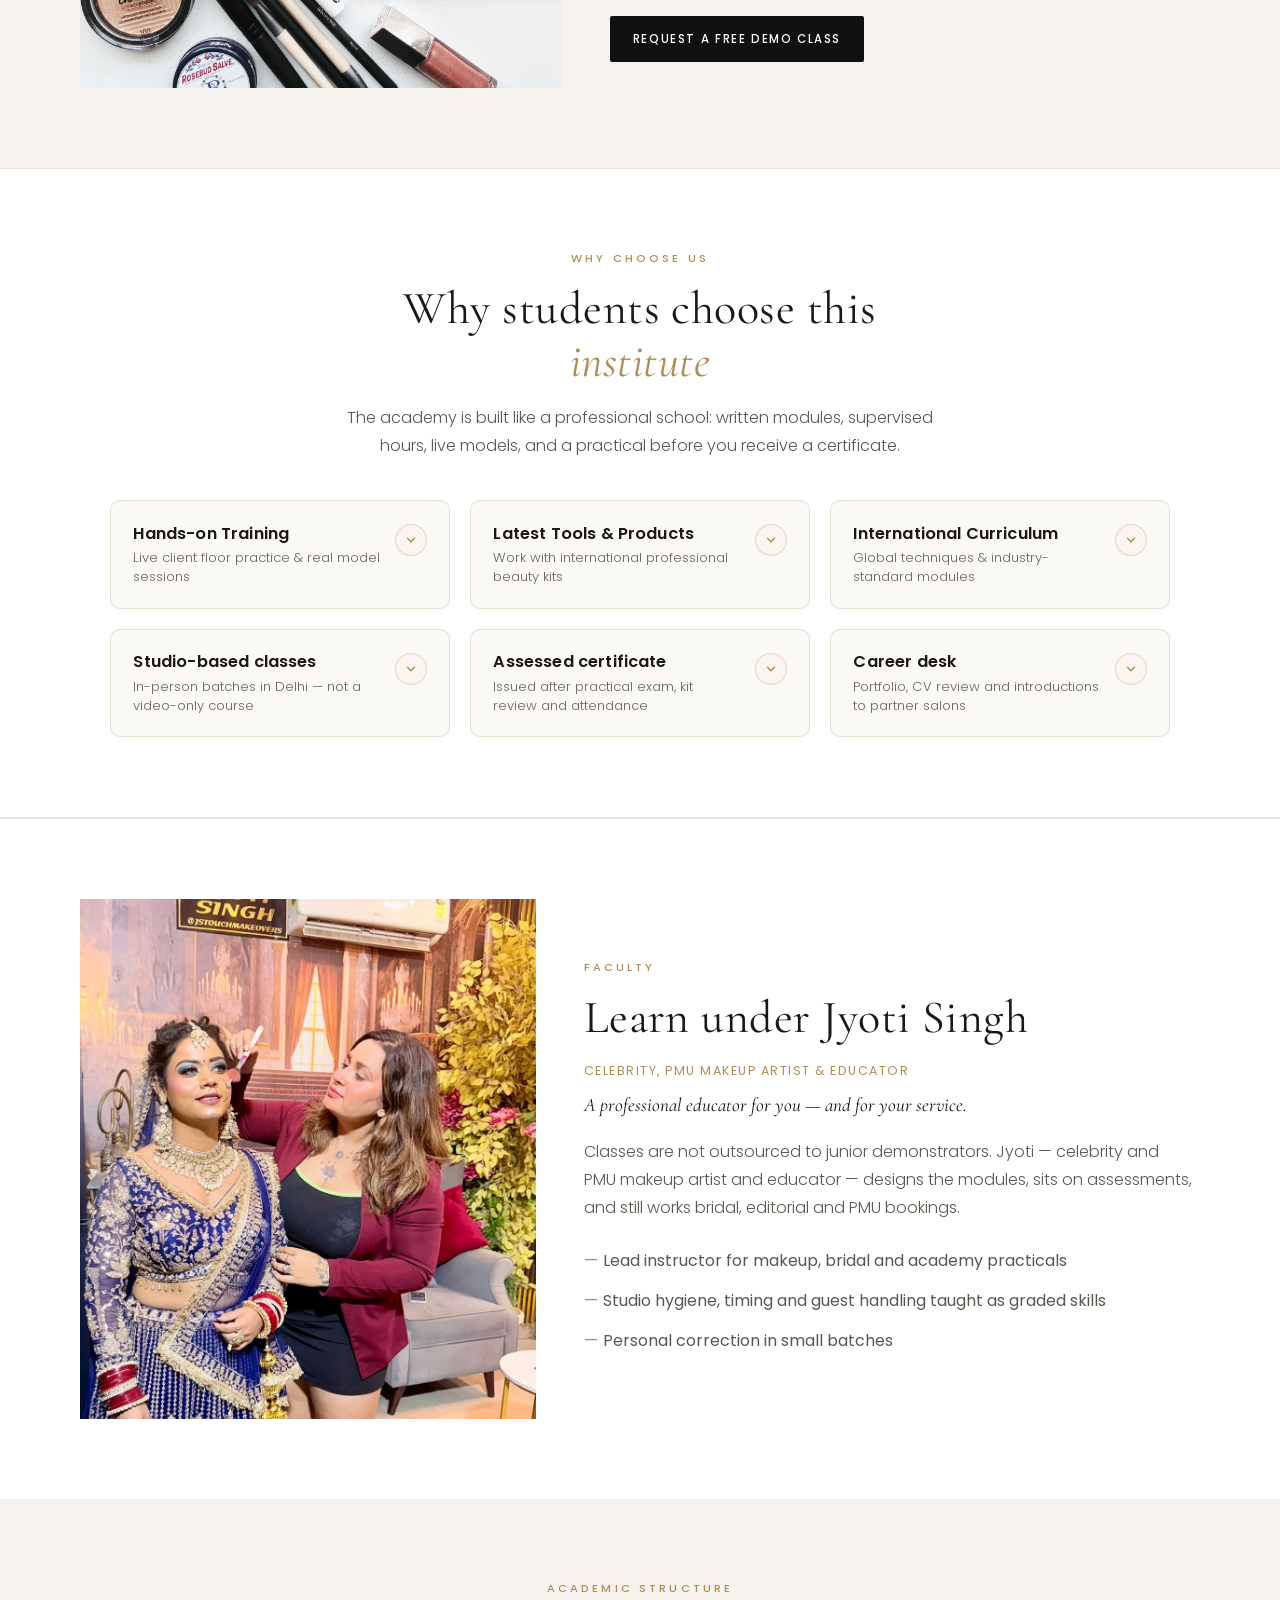
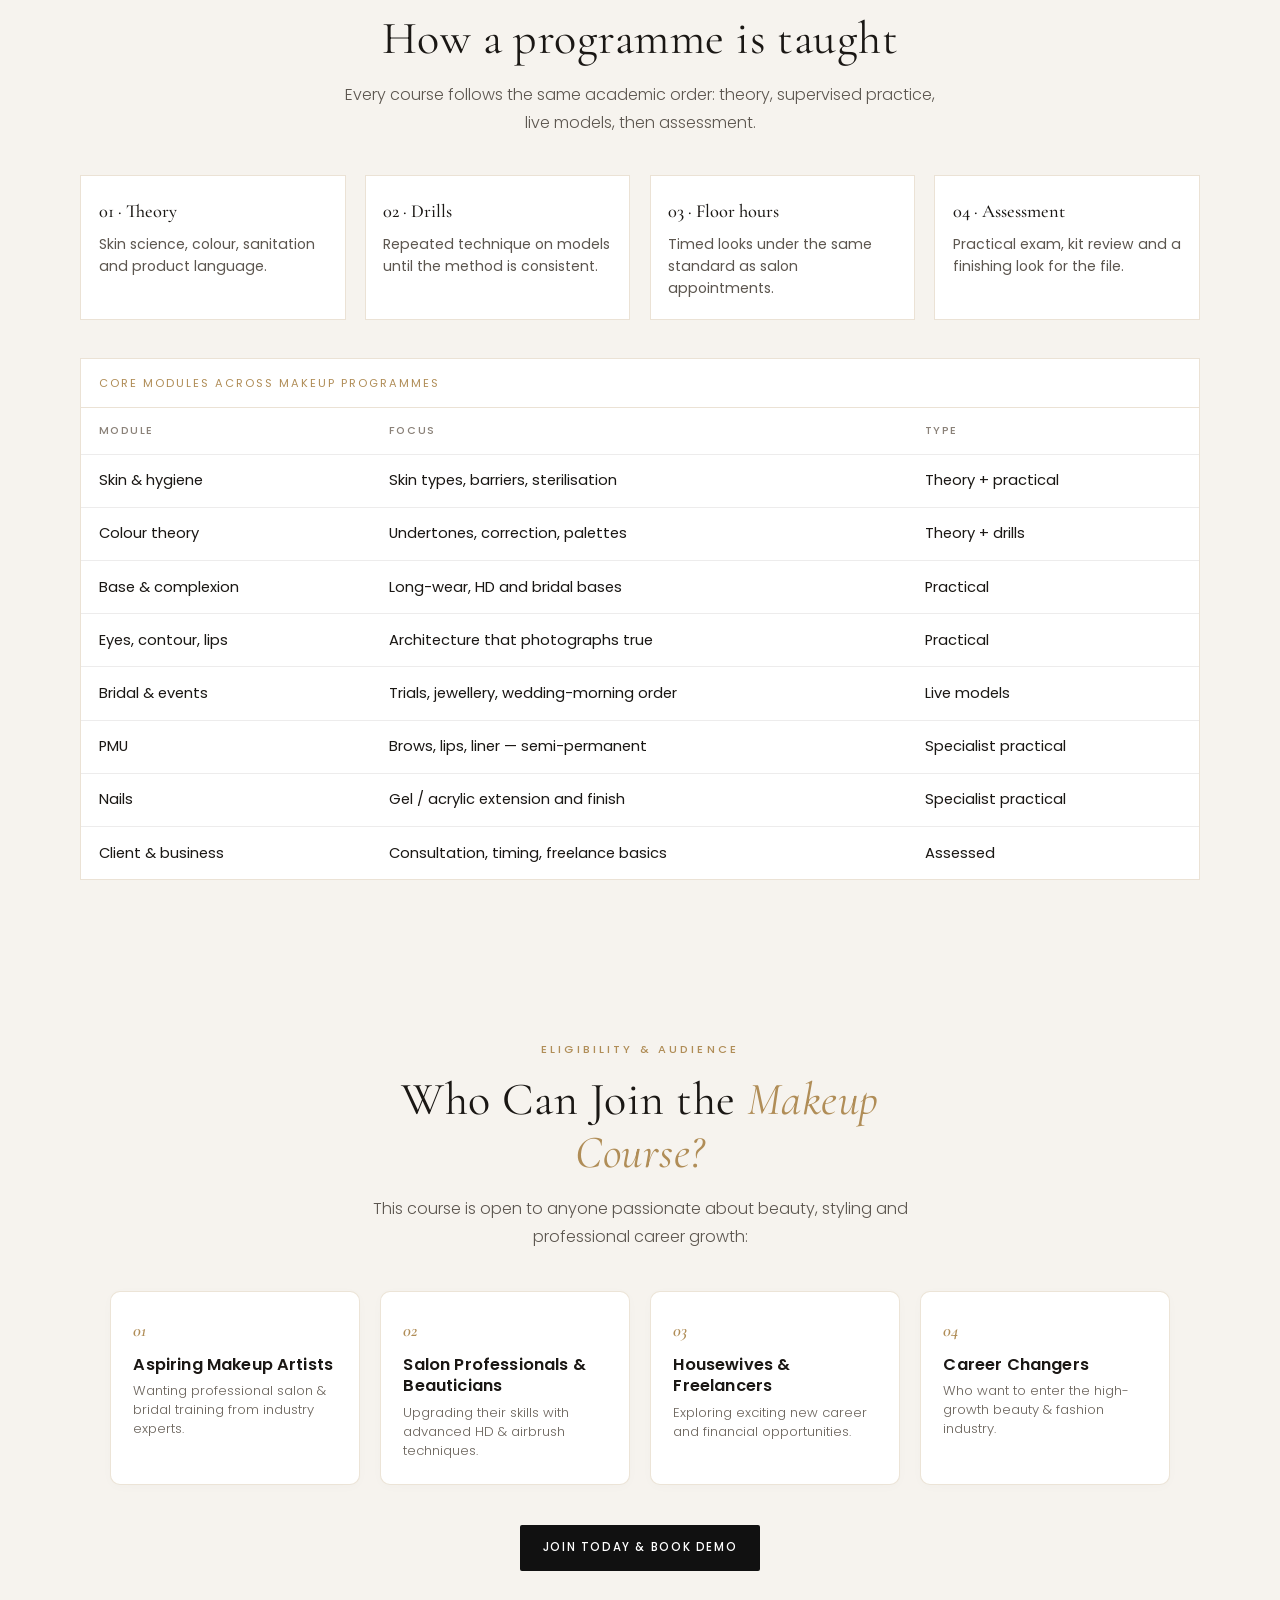
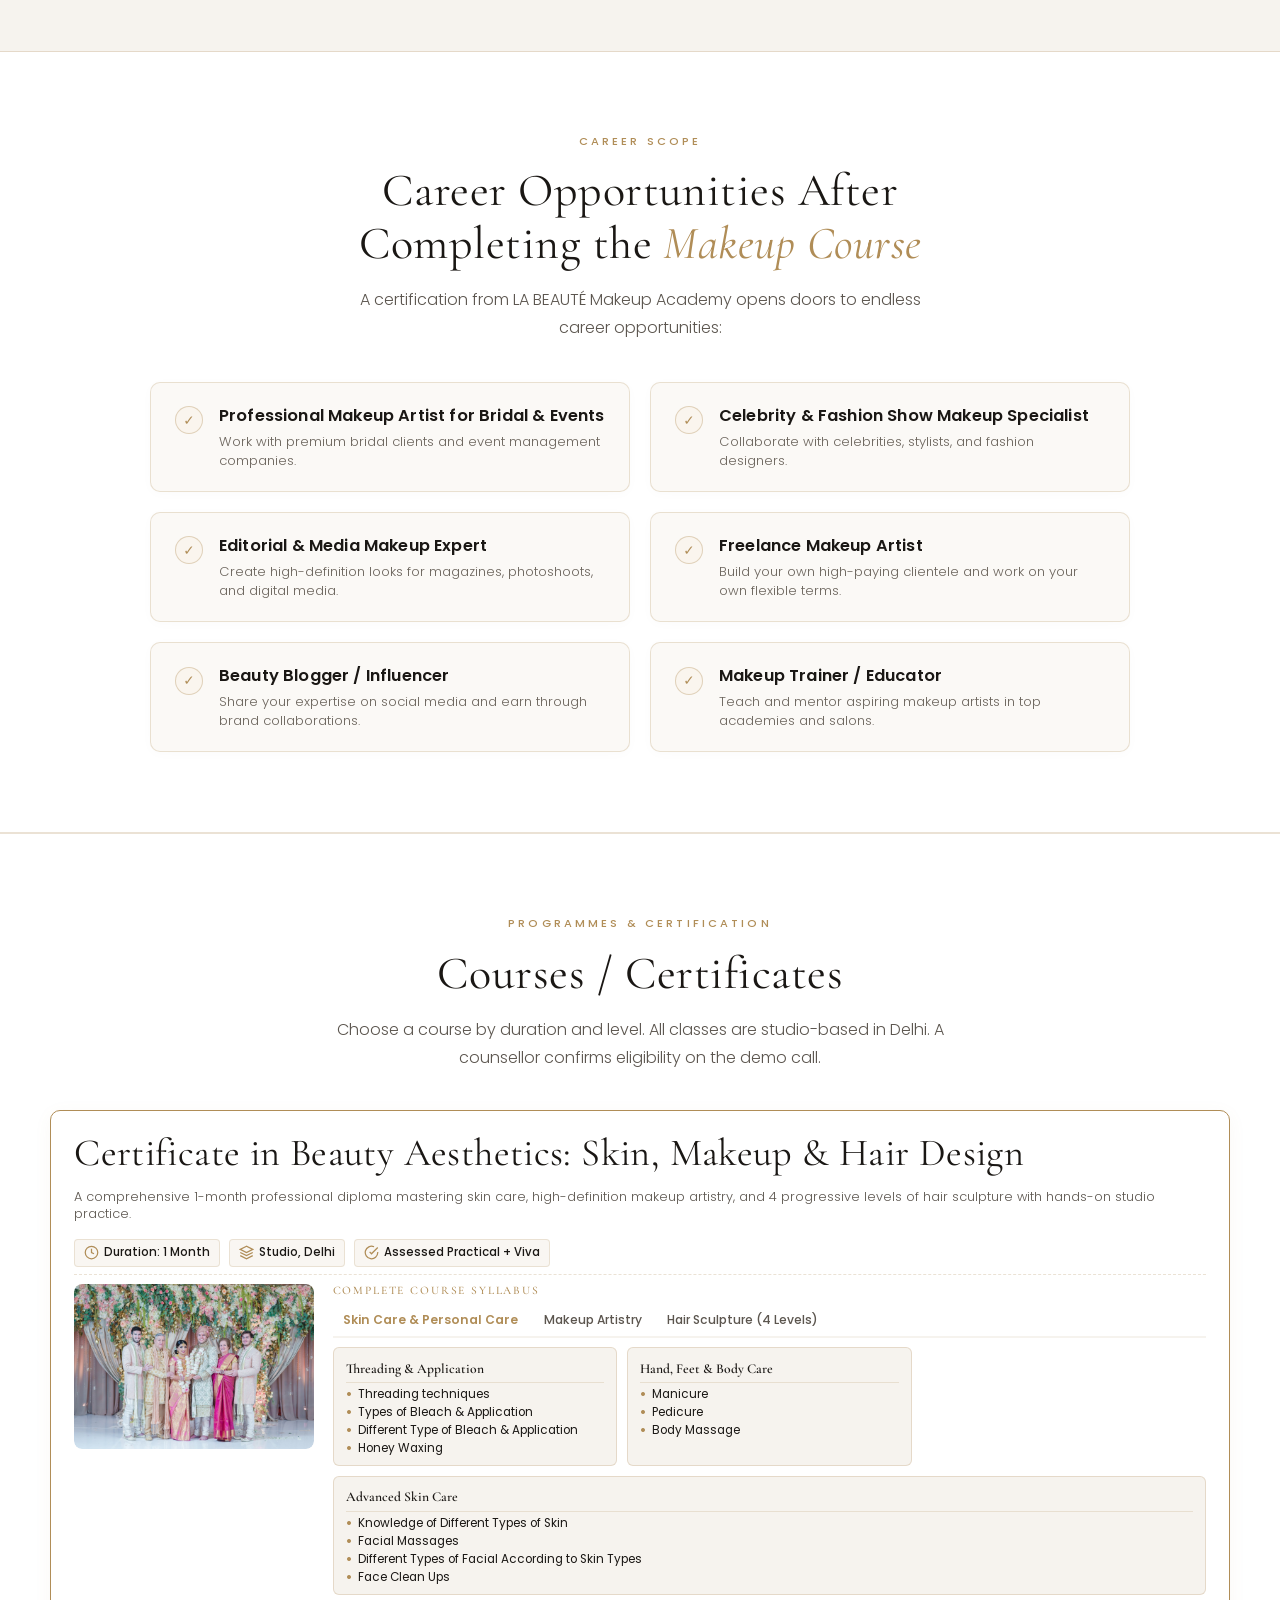
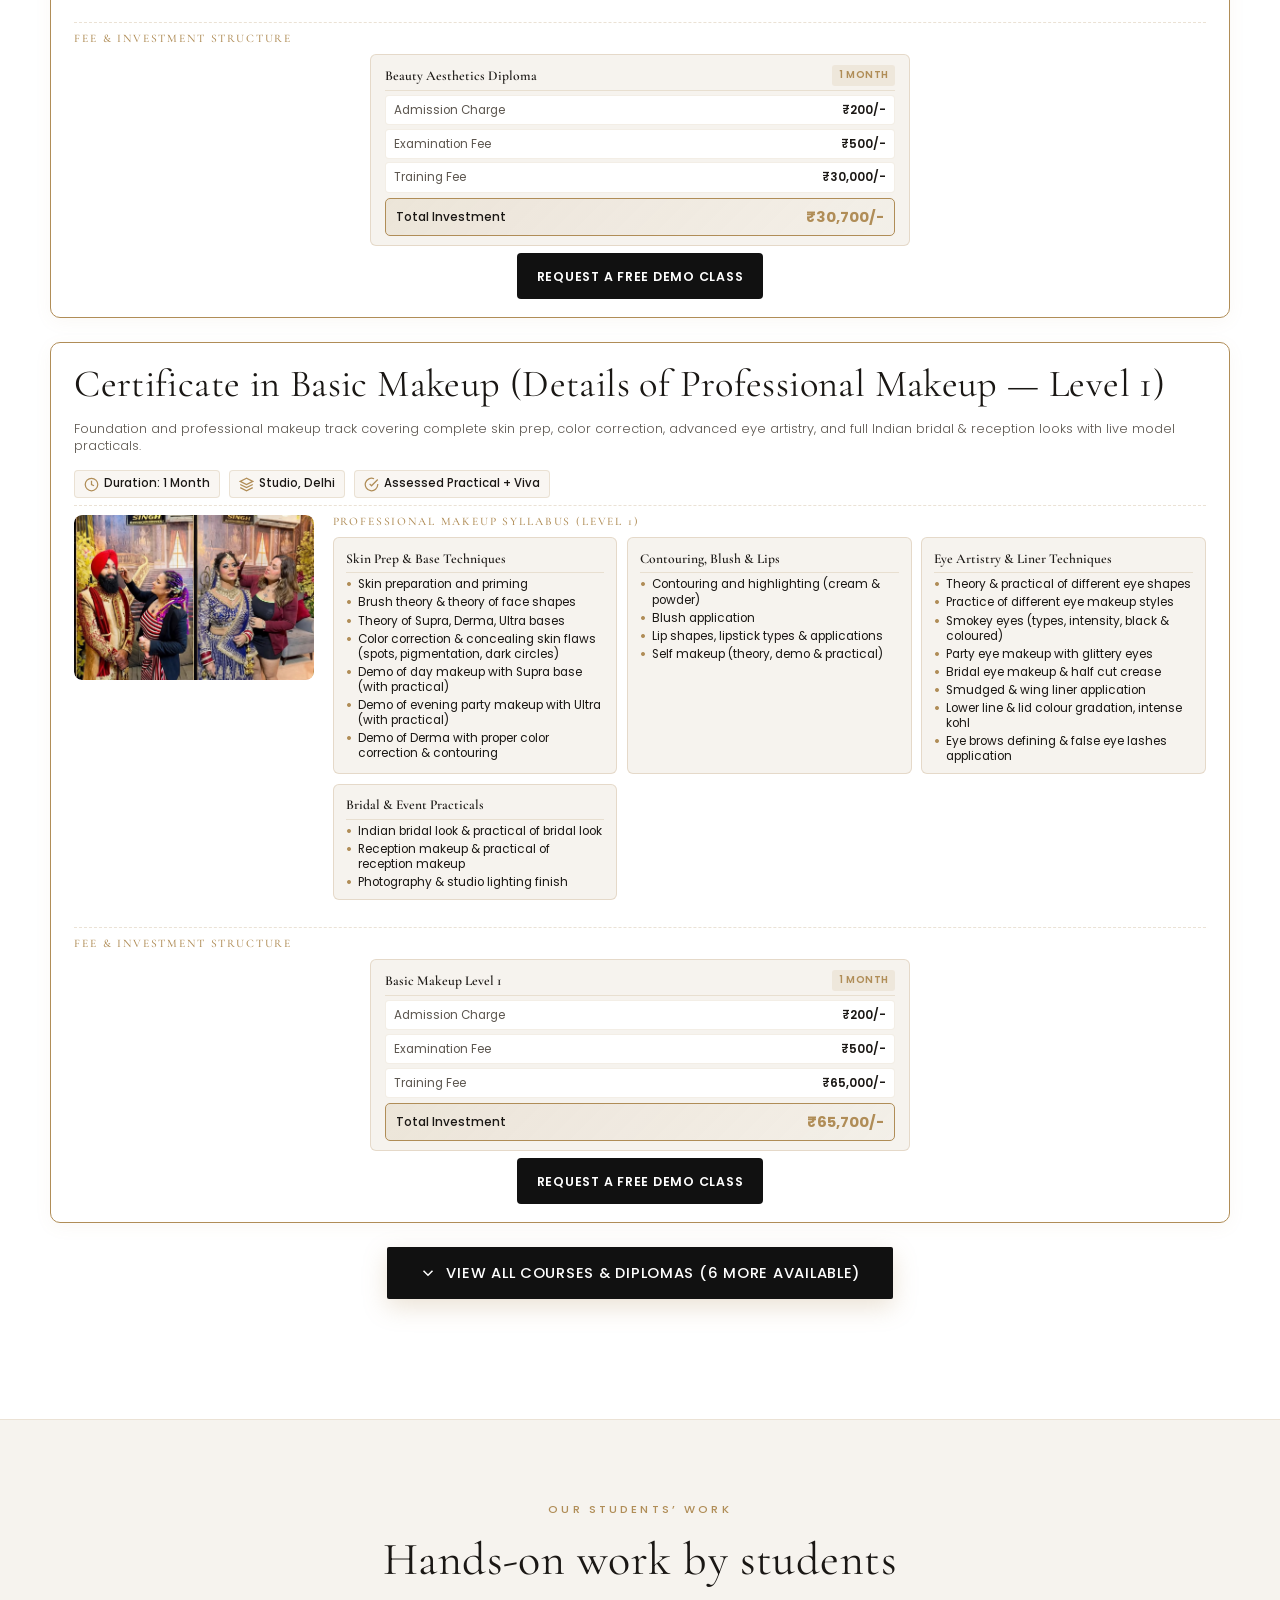
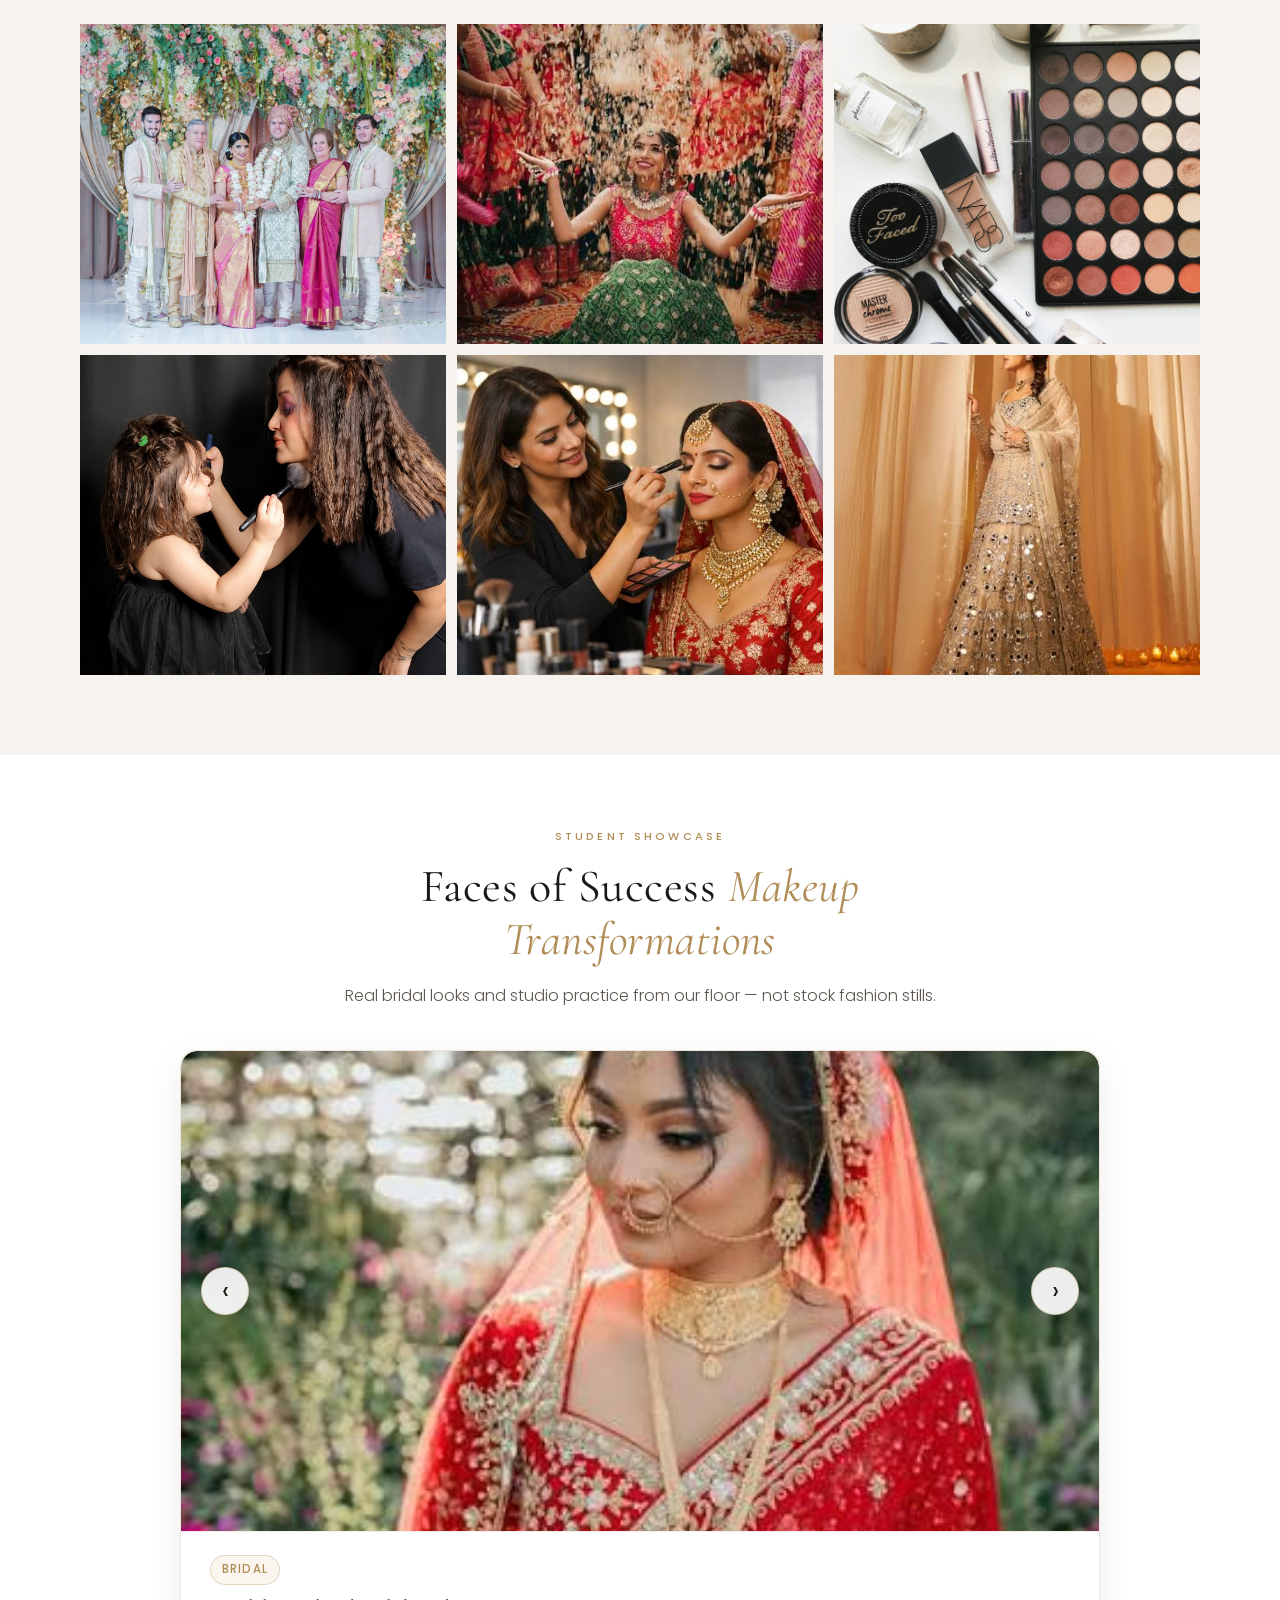
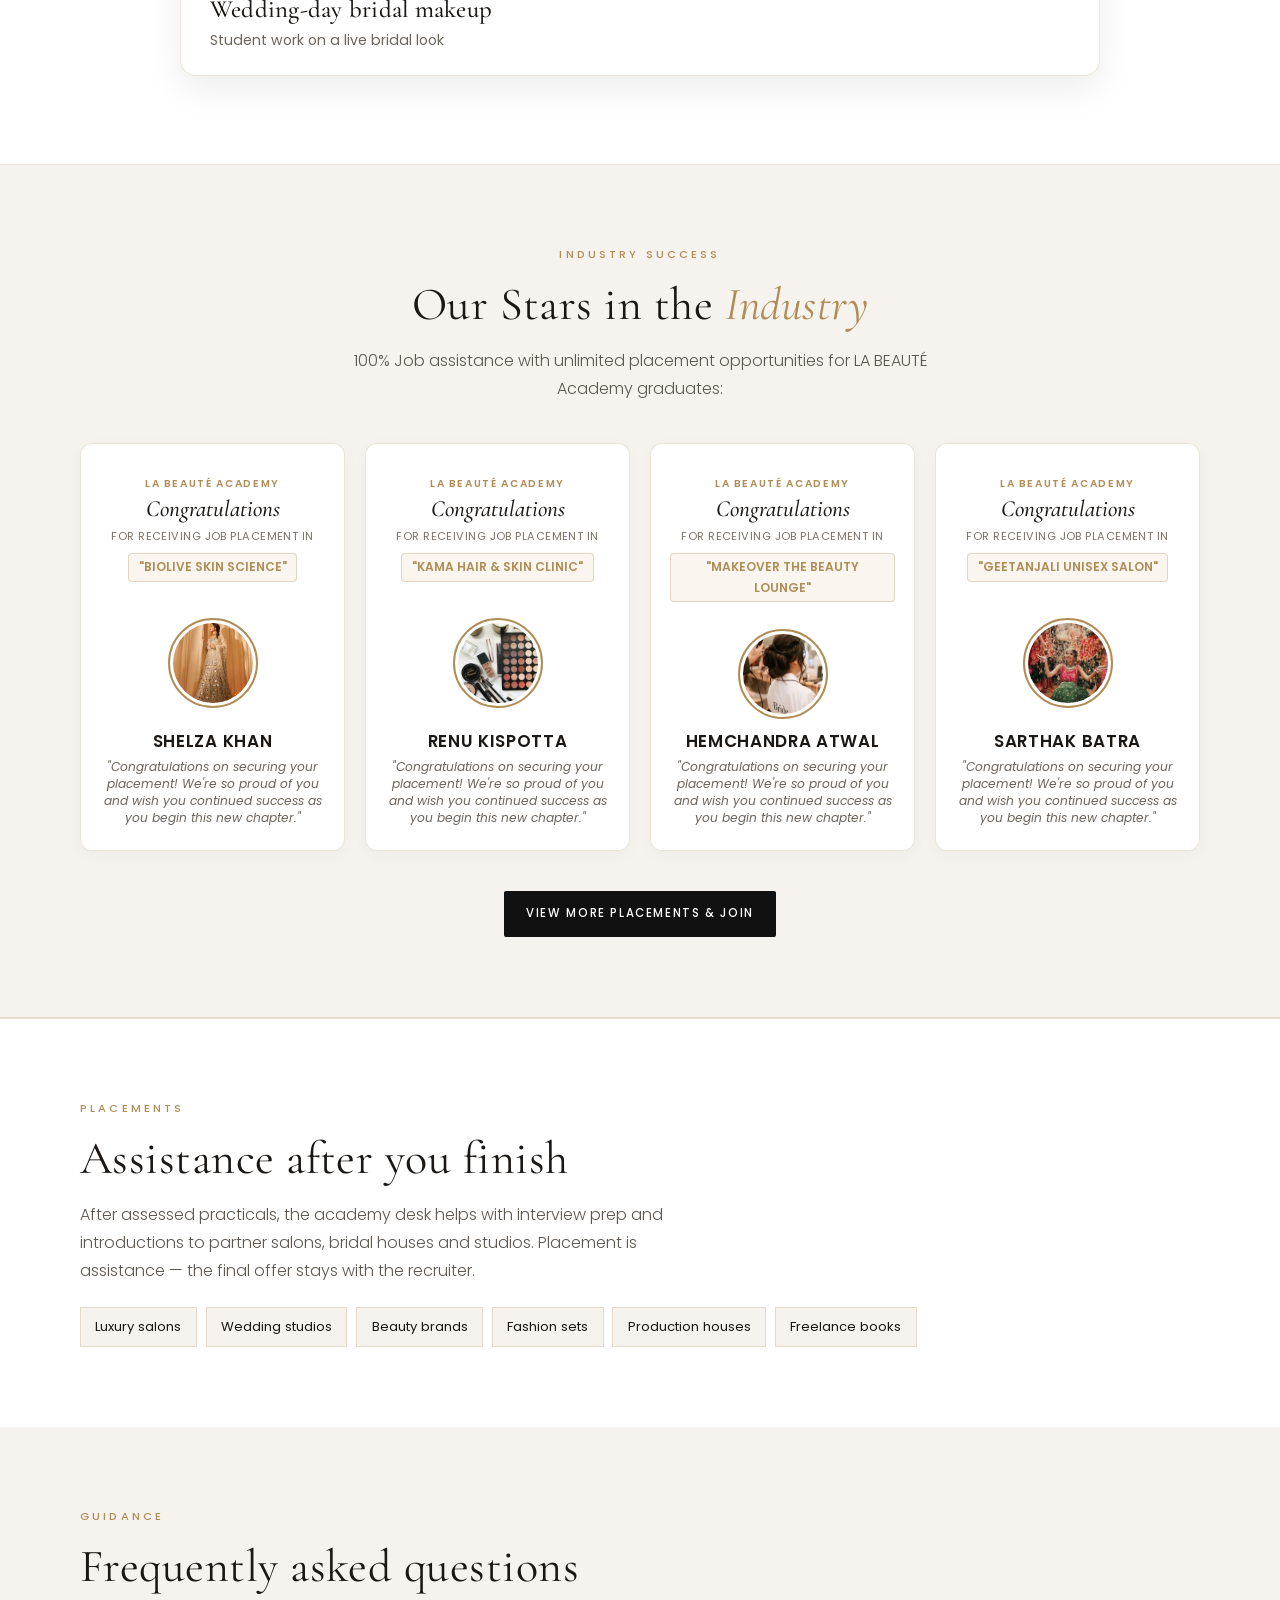
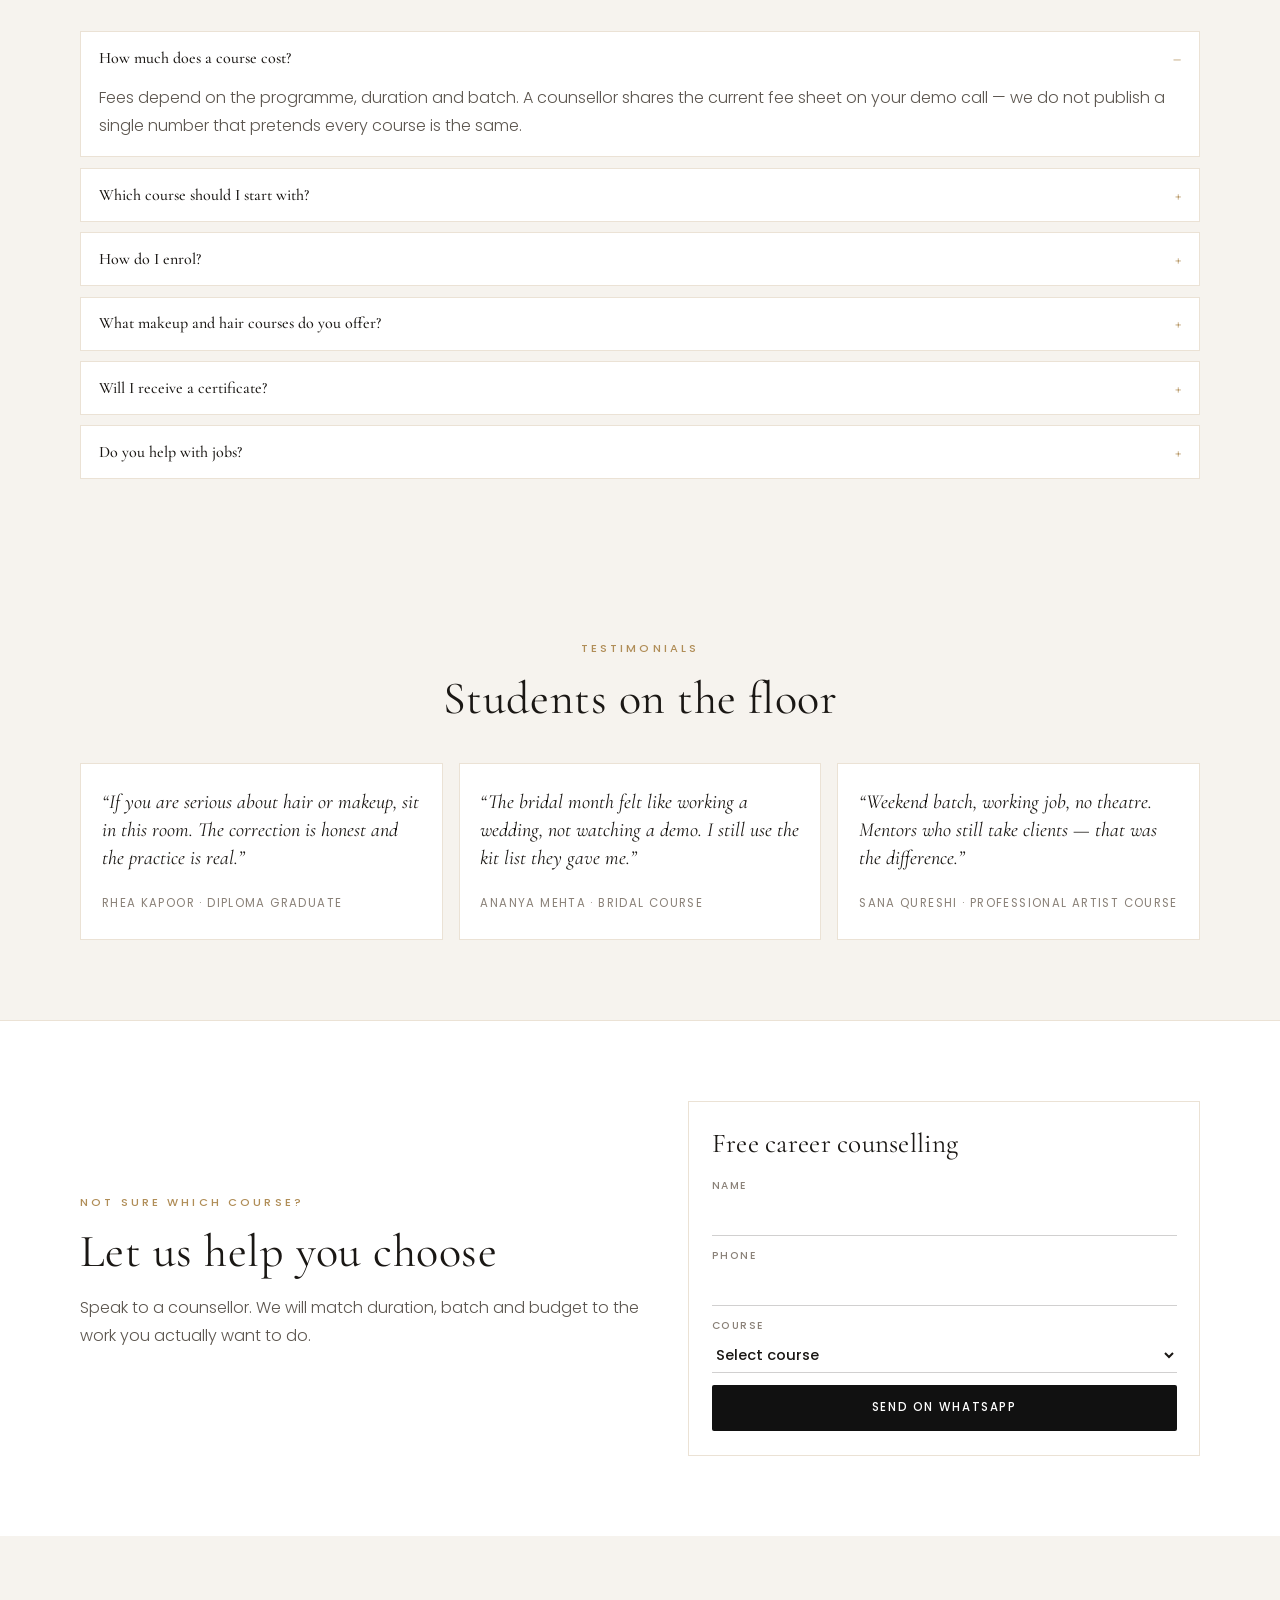
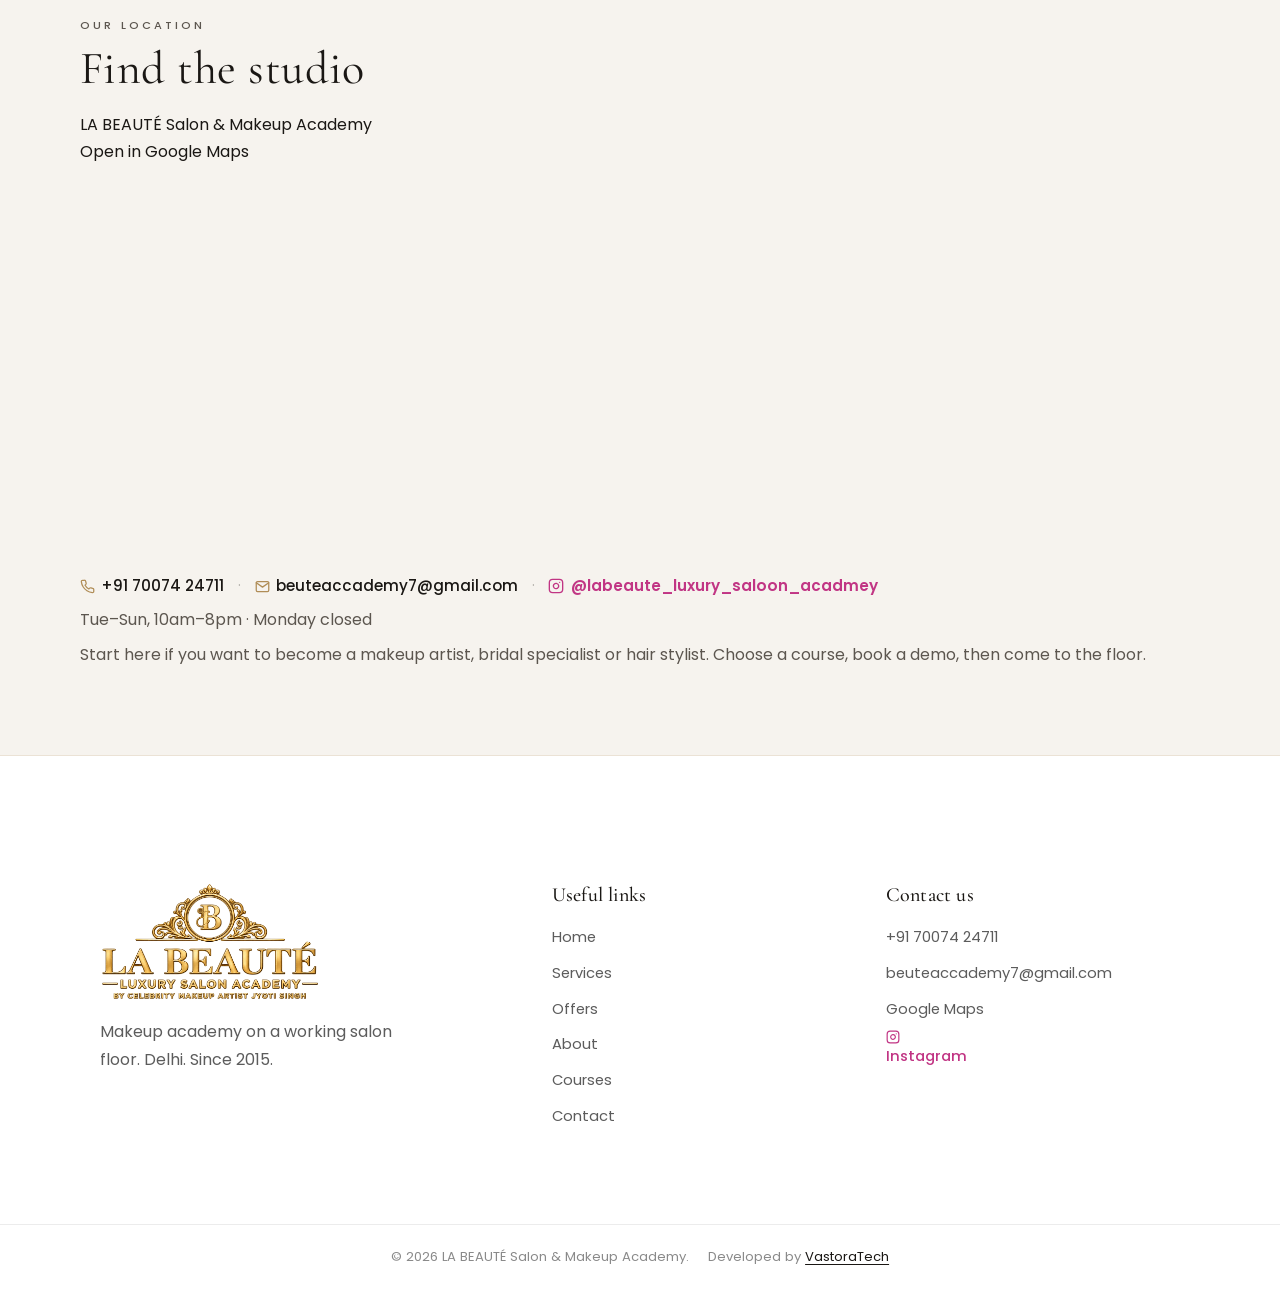
==== commit 6d4b4bd7: "Add Instagram icon and profile link to studio contact, footer, and float actions" ====
--- a/academy.html
+++ b/academy.html
@@ -2398,8 +2398,26 @@
         <iframe class="lk-map" title="LA BEAUTÉ on Google Maps"
           src="https://www.google.com/maps?q=28.6473718,77.4118293&amp;z=16&amp;hl=en&amp;output=embed" loading="lazy"
           referrerpolicy="no-referrer-when-downgrade" allowfullscreen></iframe>
-        <p><a href="tel:+917007424711">+91 70074 24711</a> · <a
-            href="mailto:beuteaccademy7@gmail.com">beuteaccademy7@gmail.com</a></p>
+        <p class="lk-loc__contacts">
+          <a class="lk-loc__link" href="tel:+917007424711">
+            <svg width="15" height="15" viewBox="0 0 24 24" fill="none" stroke="currentColor" stroke-width="2" stroke-linecap="round" stroke-linejoin="round" aria-hidden="true"><path d="M22 16.92v3a2 2 0 0 1-2.18 2 19.79 19.79 0 0 1-8.63-3.07 19.5 19.5 0 0 1-6-6 19.79 19.79 0 0 1-3.07-8.67A2 2 0 0 1 4.11 2h3a2 2 0 0 1 2 1.72 12.84 12.84 0 0 0 .7 2.81 2 2 0 0 1-.45 2.11L8.09 9.91a16 16 0 0 0 6 6l1.27-1.27a2 2 0 0 1 2.11-.45 12.84 12.84 0 0 0 2.81.7A2 2 0 0 1 22 16.92z"/></svg>
+            <span>+91 70074 24711</span>
+          </a>
+          <span class="sep">·</span>
+          <a class="lk-loc__link" href="mailto:beuteaccademy7@gmail.com">
+            <svg width="15" height="15" viewBox="0 0 24 24" fill="none" stroke="currentColor" stroke-width="2" stroke-linecap="round" stroke-linejoin="round" aria-hidden="true"><path d="M4 4h16c1.1 0 2 .9 2 2v12c0 1.1-.9 2-2 2H4c-1.1 0-2-.9-2-2V6c0-1.1.9-2 2-2z"/><polyline points="22,6 12,13 2,6"/></svg>
+            <span>beuteaccademy7@gmail.com</span>
+          </a>
+          <span class="sep">·</span>
+          <a class="lk-loc__link lk-loc__link--insta" href="https://www.instagram.com/labeaute_luxury_saloon_acadmey?exln=MXg5Z2IzNmRoYzAweQ%3D%3D&amp;utm_source=qr" target="_blank" rel="noopener noreferrer" title="Follow us on Instagram">
+            <svg width="16" height="16" viewBox="0 0 24 24" fill="none" stroke="currentColor" stroke-width="2" stroke-linecap="round" stroke-linejoin="round" aria-hidden="true">
+              <rect x="2" y="2" width="20" height="20" rx="5" ry="5"></rect>
+              <path d="M16 11.37A4 4 0 1 1 12.63 8 4 4 0 0 1 16 11.37z"></path>
+              <line x1="17.5" y1="6.5" x2="17.51" y2="6.5"></line>
+            </svg>
+            <span>@labeaute_luxury_saloon_acadmey</span>
+          </a>
+        </p>
         <p>Tue–Sun, 10am–8pm · Monday closed</p>
         <p>Start here if you want to become a makeup artist, bridal specialist or hair stylist. Choose a course, book a
           demo, then come to the floor.</p>
@@ -2431,6 +2449,16 @@
           <li><a href="mailto:beuteaccademy7@gmail.com">beuteaccademy7@gmail.com</a></li>
           <li><a href="https://maps.app.goo.gl/MVwQYZA3zMck9DZW7?g_st=iw" target="_blank"
               rel="noopener noreferrer">Google Maps</a></li>
+          <li>
+            <a class="footer__insta" href="https://www.instagram.com/labeaute_luxury_saloon_acadmey?exln=MXg5Z2IzNmRoYzAweQ%3D%3D&amp;utm_source=qr" target="_blank" rel="noopener noreferrer">
+              <svg width="14" height="14" viewBox="0 0 24 24" fill="none" stroke="currentColor" stroke-width="2" stroke-linecap="round" stroke-linejoin="round" aria-hidden="true">
+                <rect x="2" y="2" width="20" height="20" rx="5" ry="5"></rect>
+                <path d="M16 11.37A4 4 0 1 1 12.63 8 4 4 0 0 1 16 11.37z"></path>
+                <line x1="17.5" y1="6.5" x2="17.51" y2="6.5"></line>
+              </svg>
+              <span>Instagram</span>
+            </a>
+          </li>
         </ul>
       </div>
     </div>
@@ -2441,6 +2469,15 @@
   </footer>
 
   <div class="float-actions">
+    <a class="float-btn float-btn--insta"
+      href="https://www.instagram.com/labeaute_luxury_saloon_acadmey?exln=MXg5Z2IzNmRoYzAweQ%3D%3D&amp;utm_source=qr"
+      target="_blank" rel="noopener noreferrer" aria-label="Instagram">
+      <svg viewBox="0 0 24 24" fill="none" stroke="currentColor" stroke-width="2" stroke-linecap="round" stroke-linejoin="round">
+        <rect x="2" y="2" width="20" height="20" rx="5" ry="5"></rect>
+        <path d="M16 11.37A4 4 0 1 1 12.63 8 4 4 0 0 1 16 11.37z"></path>
+        <line x1="17.5" y1="6.5" x2="17.51" y2="6.5"></line>
+      </svg>
+    </a>
     <a class="float-btn float-btn--wa"
       href="https://wa.me/917007424711?text=Hello%20LA%20BEAUTE%20Academy%2C%20I%20want%20a%20free%20demo%20class."
       target="_blank" rel="noopener noreferrer" aria-label="WhatsApp">
--- a/minimal.css
+++ b/minimal.css
@@ -1324,3 +1324,60 @@
   box-shadow: 0 8px 20px rgba(176, 141, 87, 0.25);
 }
 
+/* Instagram link and button styles */
+.lux-visit__contact {
+  display: flex;
+  flex-wrap: wrap;
+  align-items: center;
+  gap: 0.4rem 0.75rem;
+  margin-bottom: 0.45rem;
+  font-size: 0.94rem;
+}
+
+.lux-visit__contact .sep {
+  color: rgba(26, 23, 20, 0.3);
+}
+
+.lux-insta-link,
+.footer__insta {
+  display: inline-flex;
+  align-items: center;
+  gap: 0.38rem;
+  color: #c13584 !important;
+  font-weight: 500;
+  text-decoration: none;
+  transition: color 0.2s ease;
+}
+
+.lux-insta-link svg,
+.footer__insta svg {
+  color: #c13584;
+  flex-shrink: 0;
+  transition: transform 0.2s ease;
+}
+
+.lux-insta-link:hover,
+.footer__insta:hover {
+  color: #e1306c !important;
+}
+
+.lux-insta-link:hover svg,
+.footer__insta:hover svg {
+  transform: scale(1.12);
+}
+
+.float-btn--insta {
+  background: radial-gradient(circle at 30% 107%, #fdf497 0%, #fdf497 5%, #fd5949 45%, #d6249f 60%, #285AEB 90%);
+  color: #ffffff;
+}
+
+.float-btn--insta svg {
+  width: 22px;
+  height: 22px;
+  stroke: #ffffff;
+}
+
+.float-btn--insta:hover {
+  transform: translateY(-3px) scale(1.06);
+}
+
--- a/academy.css
+++ b/academy.css
@@ -626,6 +626,77 @@
 .lk-loc p {
   color: var(--muted);
   margin-bottom: 0.45rem;
+}
+
+.lk-loc__contacts {
+  display: flex;
+  flex-wrap: wrap;
+  align-items: center;
+  gap: 0.5rem 0.85rem;
+  margin: 1.2rem 0 0.6rem;
+  font-size: 0.95rem;
+}
+
+.lk-loc__contacts .sep {
+  color: rgba(26, 23, 20, 0.3);
+}
+
+.lk-loc__link {
+  display: inline-flex;
+  align-items: center;
+  gap: 0.4rem;
+  color: var(--ink);
+  font-weight: 500;
+  text-decoration: none;
+  transition: color 0.2s ease;
+}
+
+.lk-loc__link svg {
+  color: var(--gold);
+  flex-shrink: 0;
+}
+
+.lk-loc__link:hover {
+  color: var(--gold);
+}
+
+.lk-loc__link--insta {
+  color: #c13584;
+  font-weight: 600;
+}
+
+.lk-loc__link--insta svg {
+  color: #c13584;
+}
+
+.lk-loc__link--insta:hover {
+  color: #e1306c;
+}
+
+.footer__insta {
+  display: inline-flex;
+  align-items: center;
+  gap: 0.4rem;
+  color: #c13584 !important;
+}
+
+.footer__insta svg {
+  color: #c13584;
+}
+
+.float-btn--insta {
+  background: radial-gradient(circle at 30% 107%, #fdf497 0%, #fdf497 5%, #fd5949 45%, #d6249f 60%, #285AEB 90%);
+  color: #ffffff;
+}
+
+.float-btn--insta svg {
+  width: 22px;
+  height: 22px;
+  stroke: #ffffff;
+}
+
+.float-btn--insta:hover {
+  transform: translateY(-3px) scale(1.06);
 }
 
 @media (max-width: 900px) {
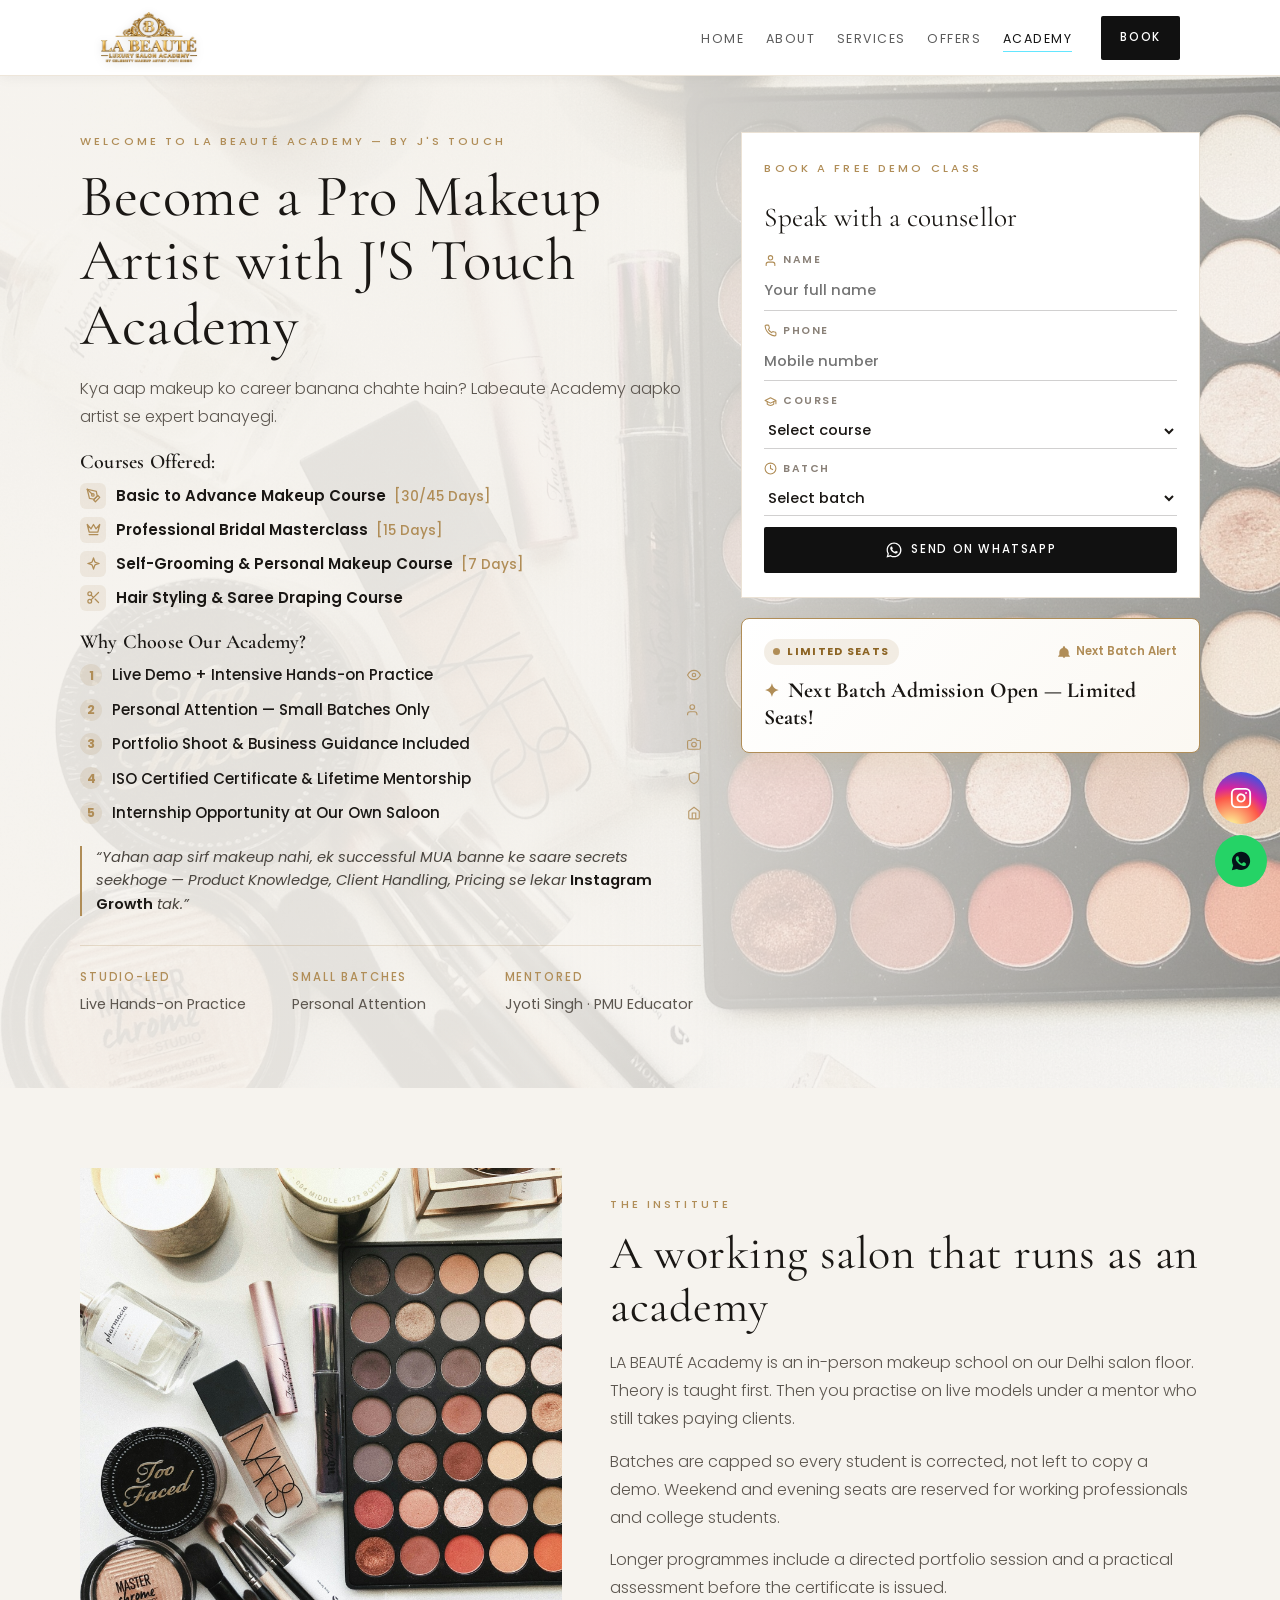
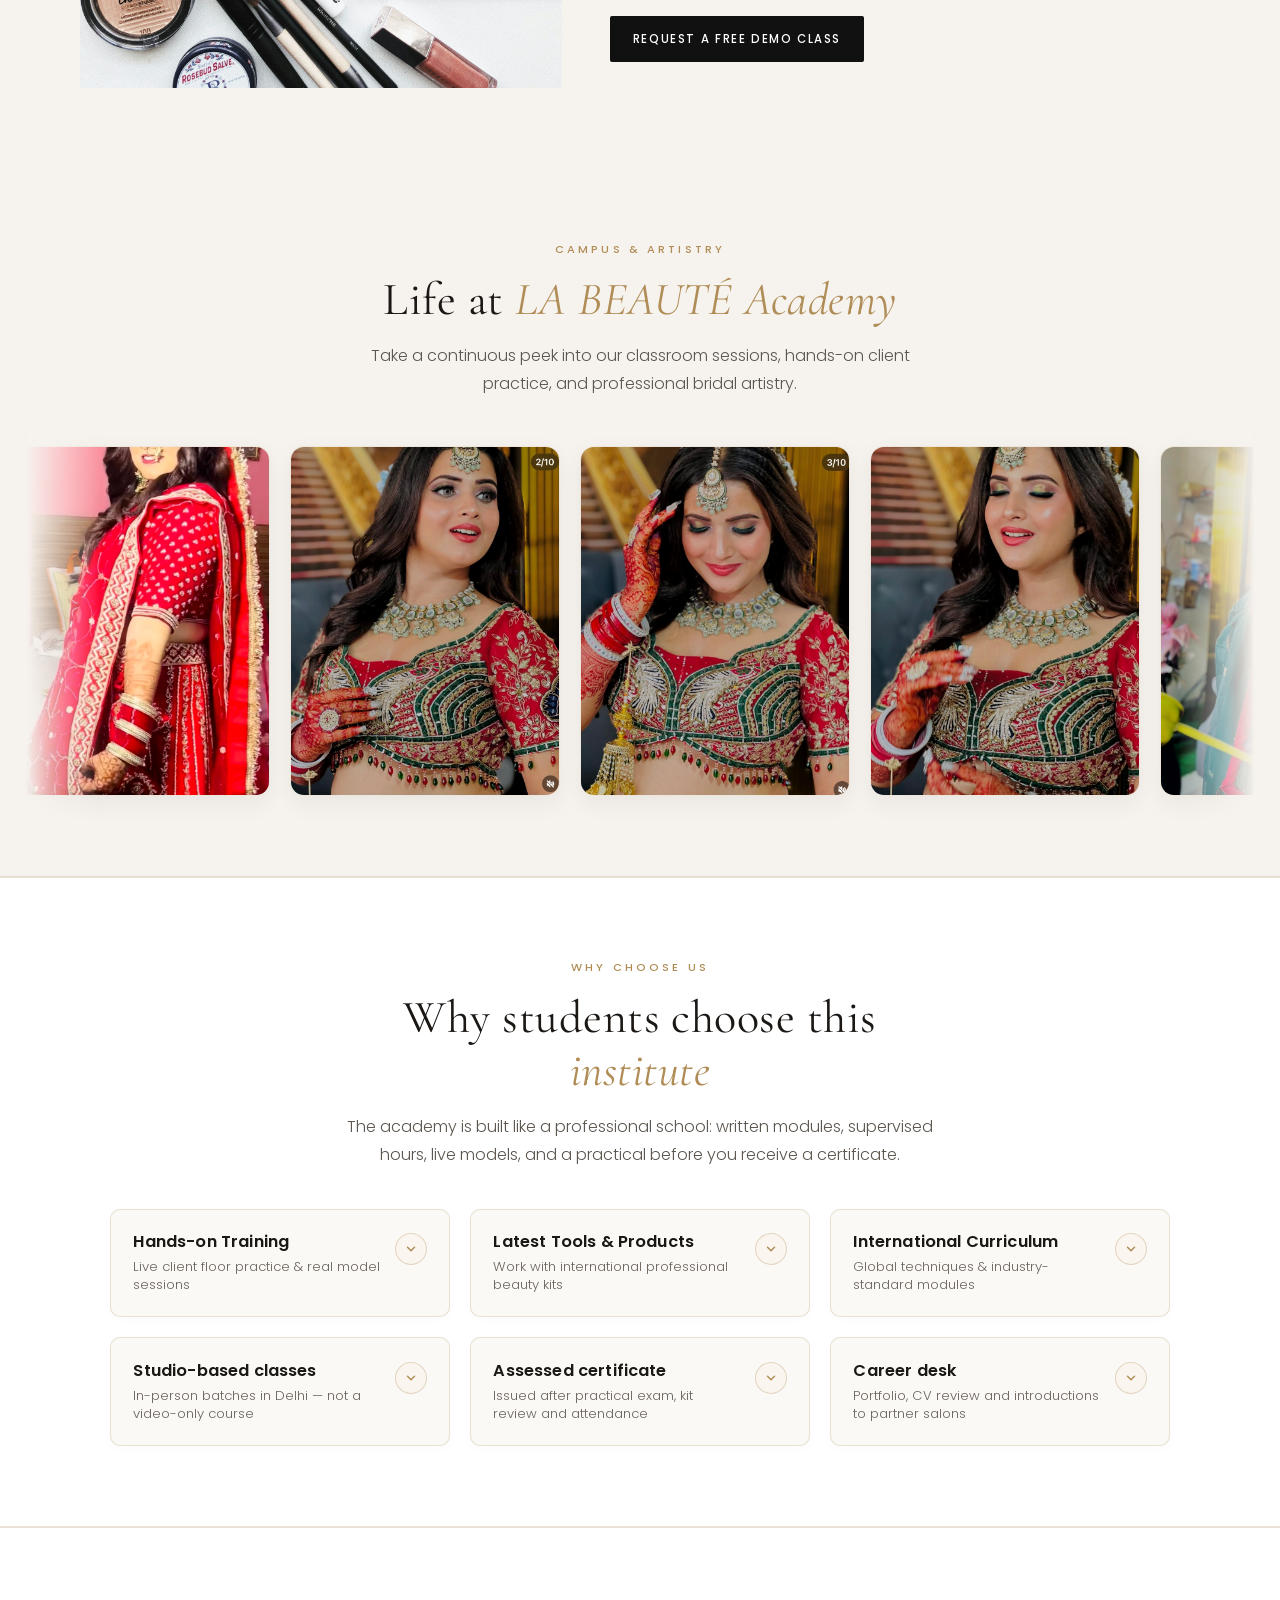
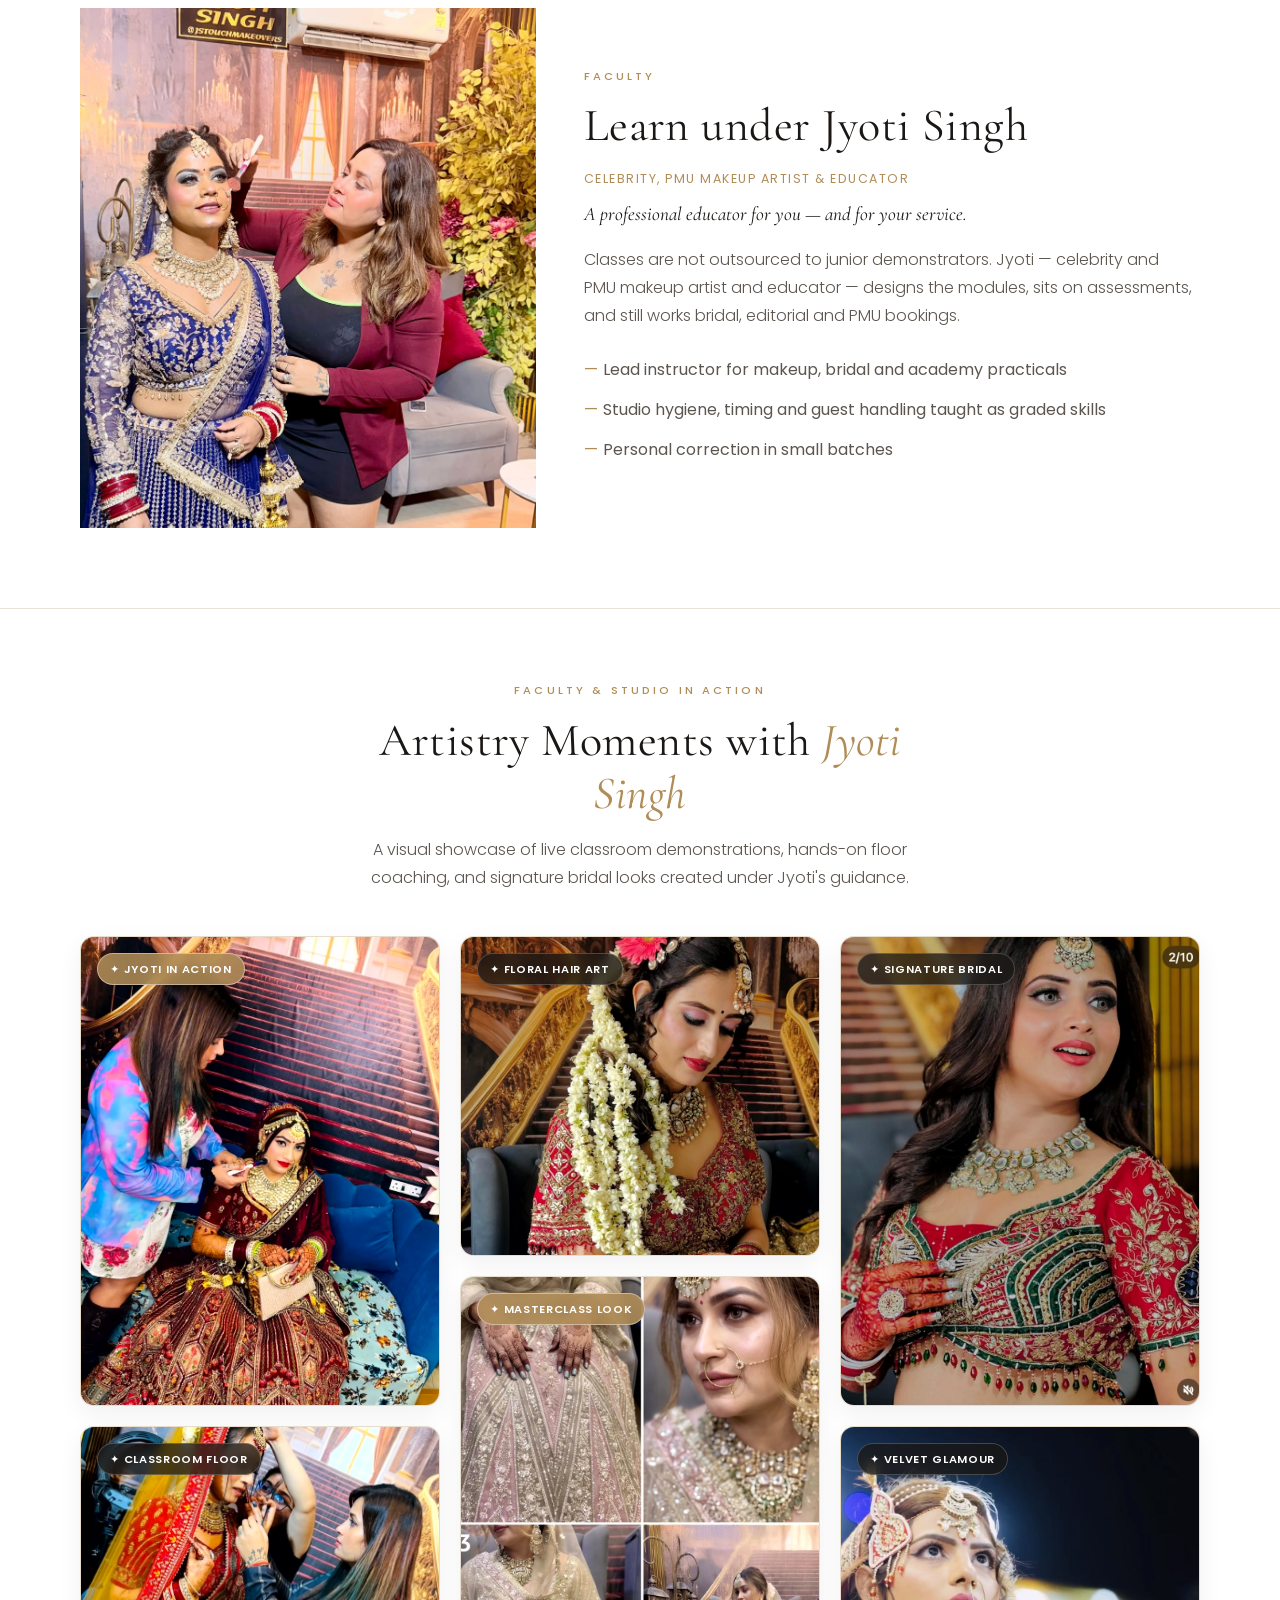
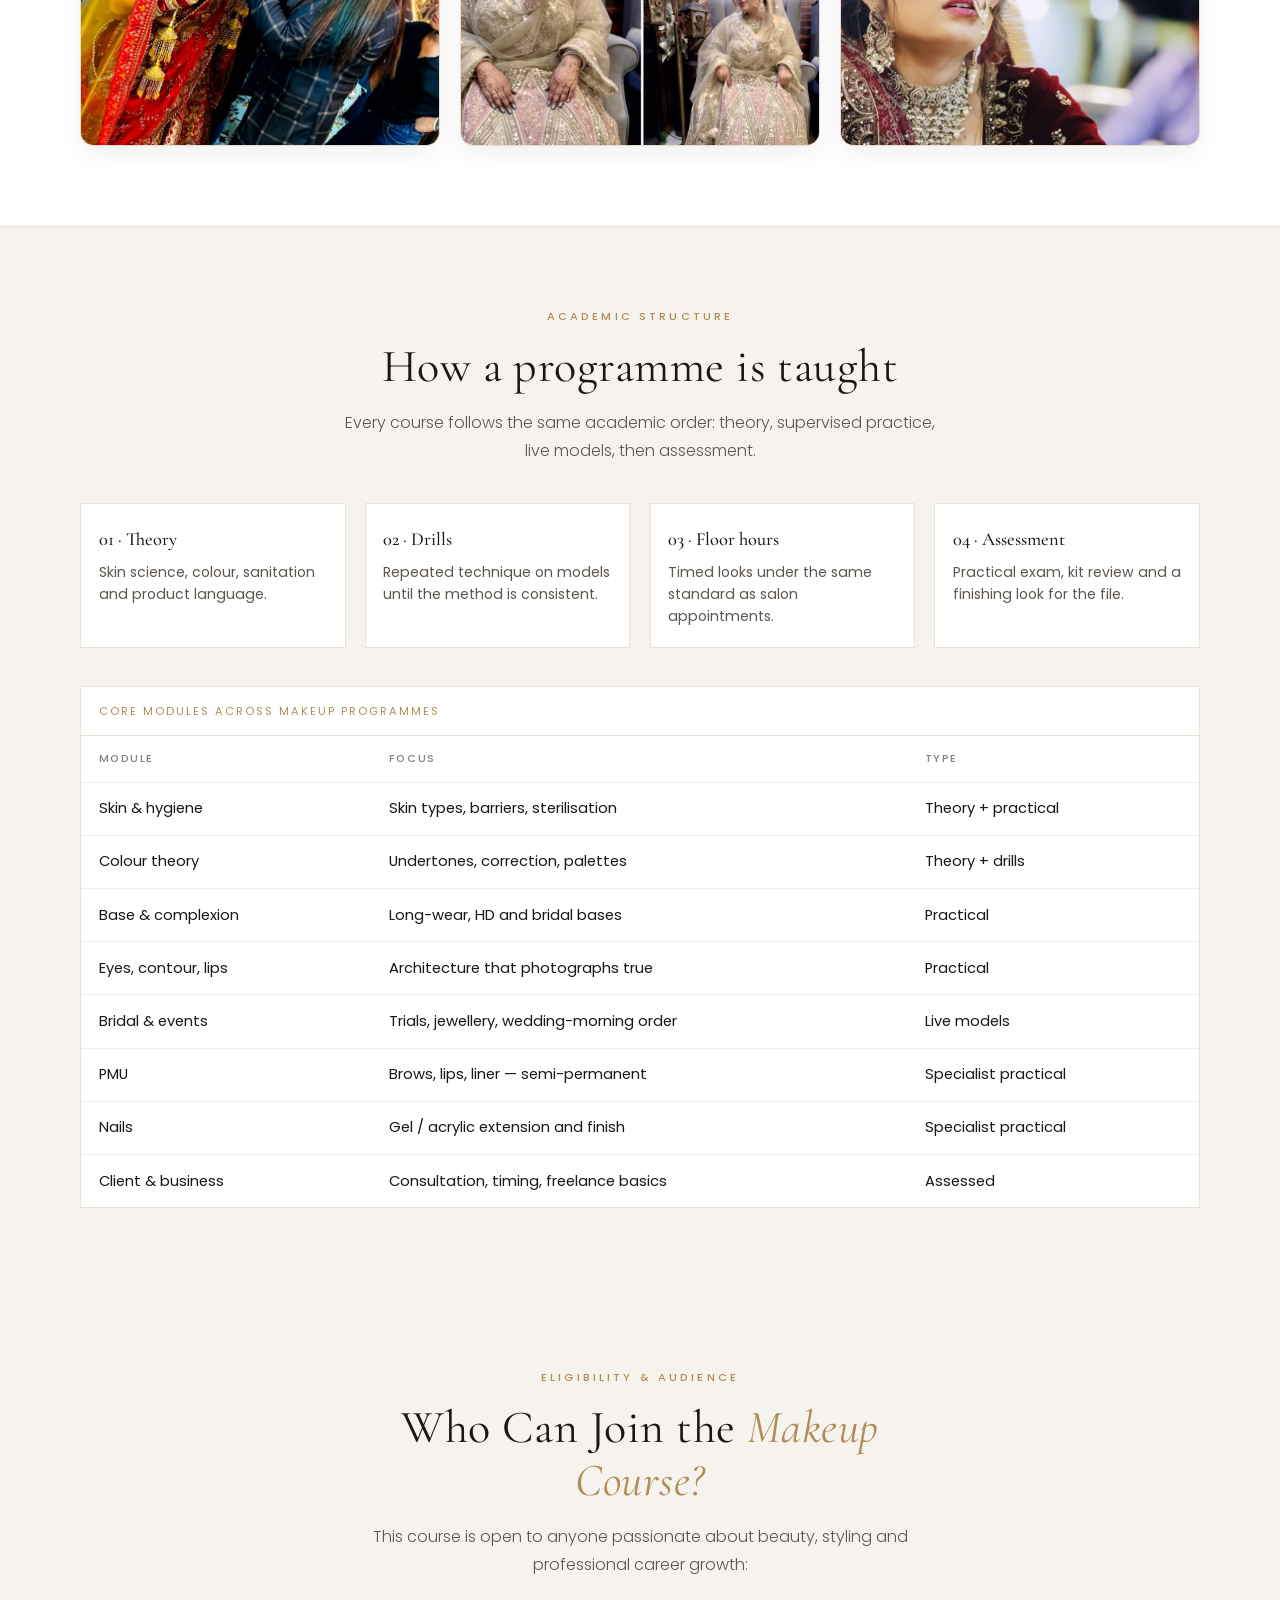
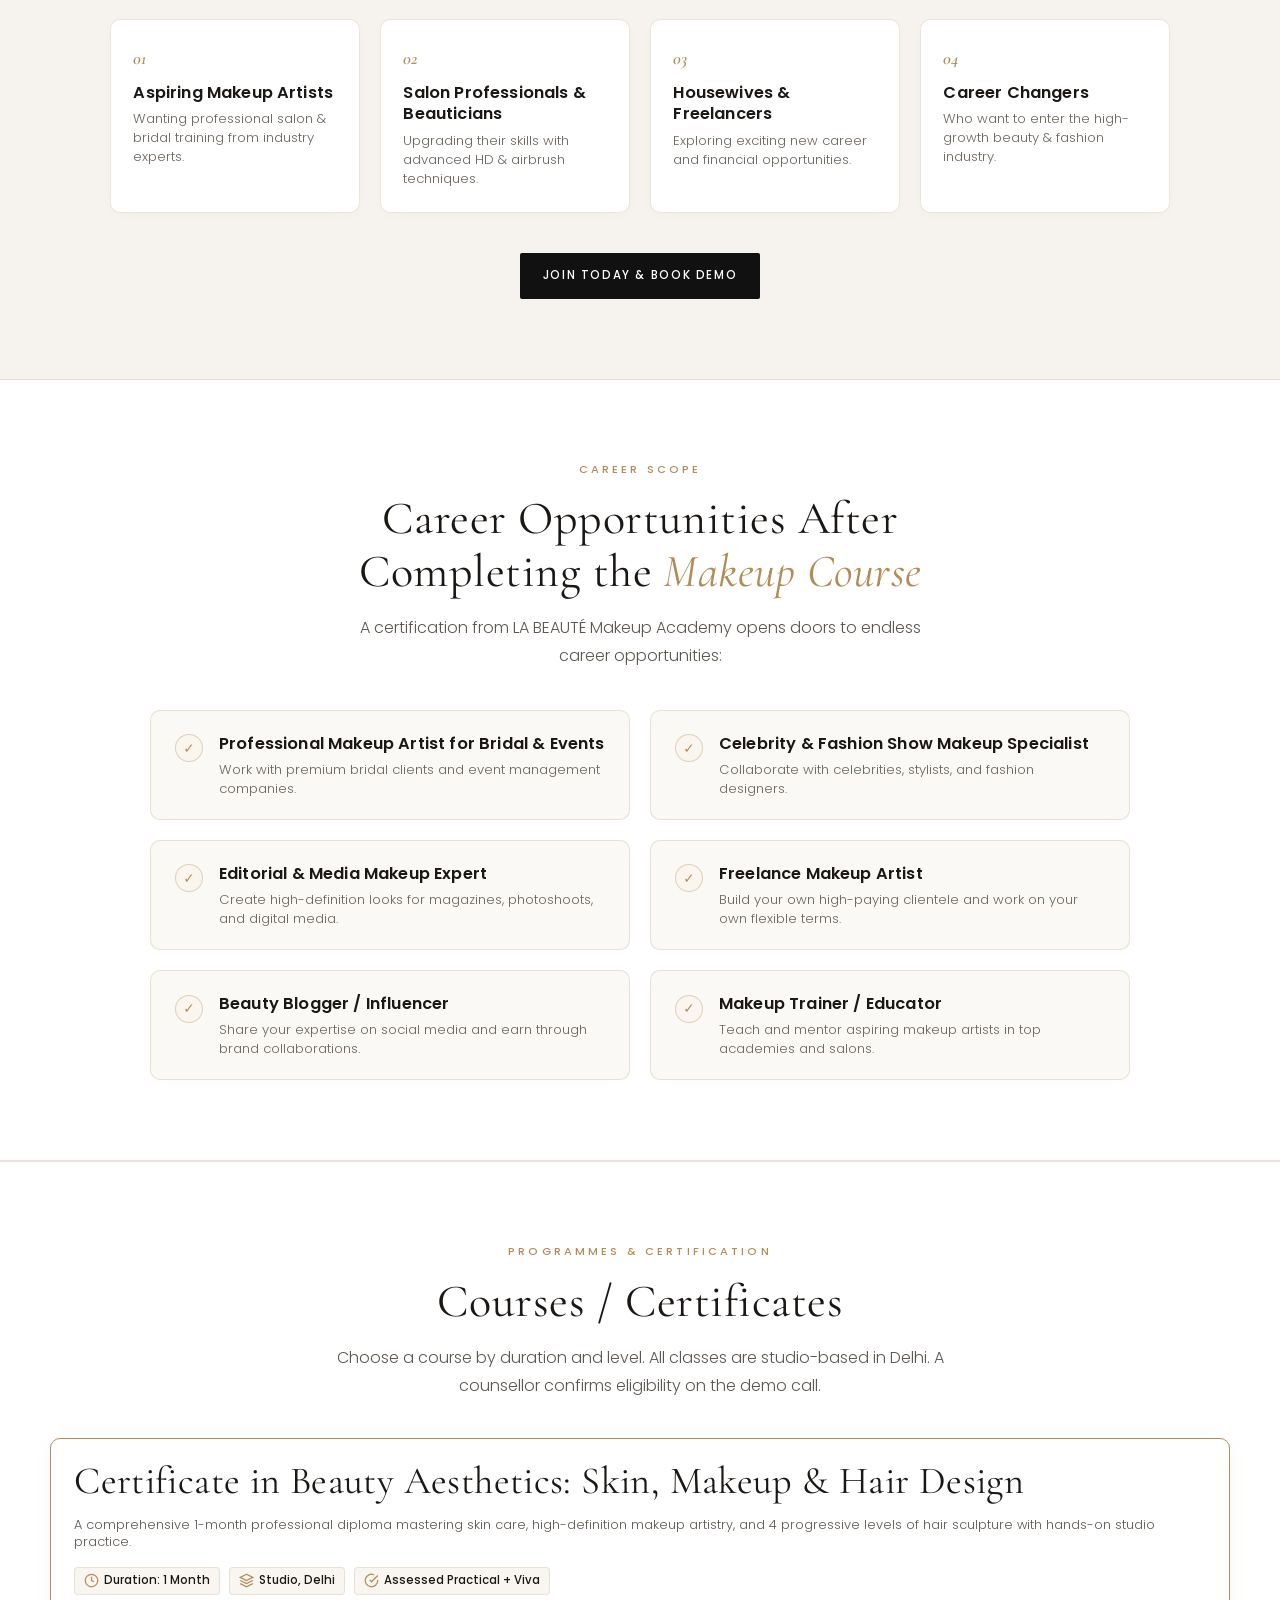
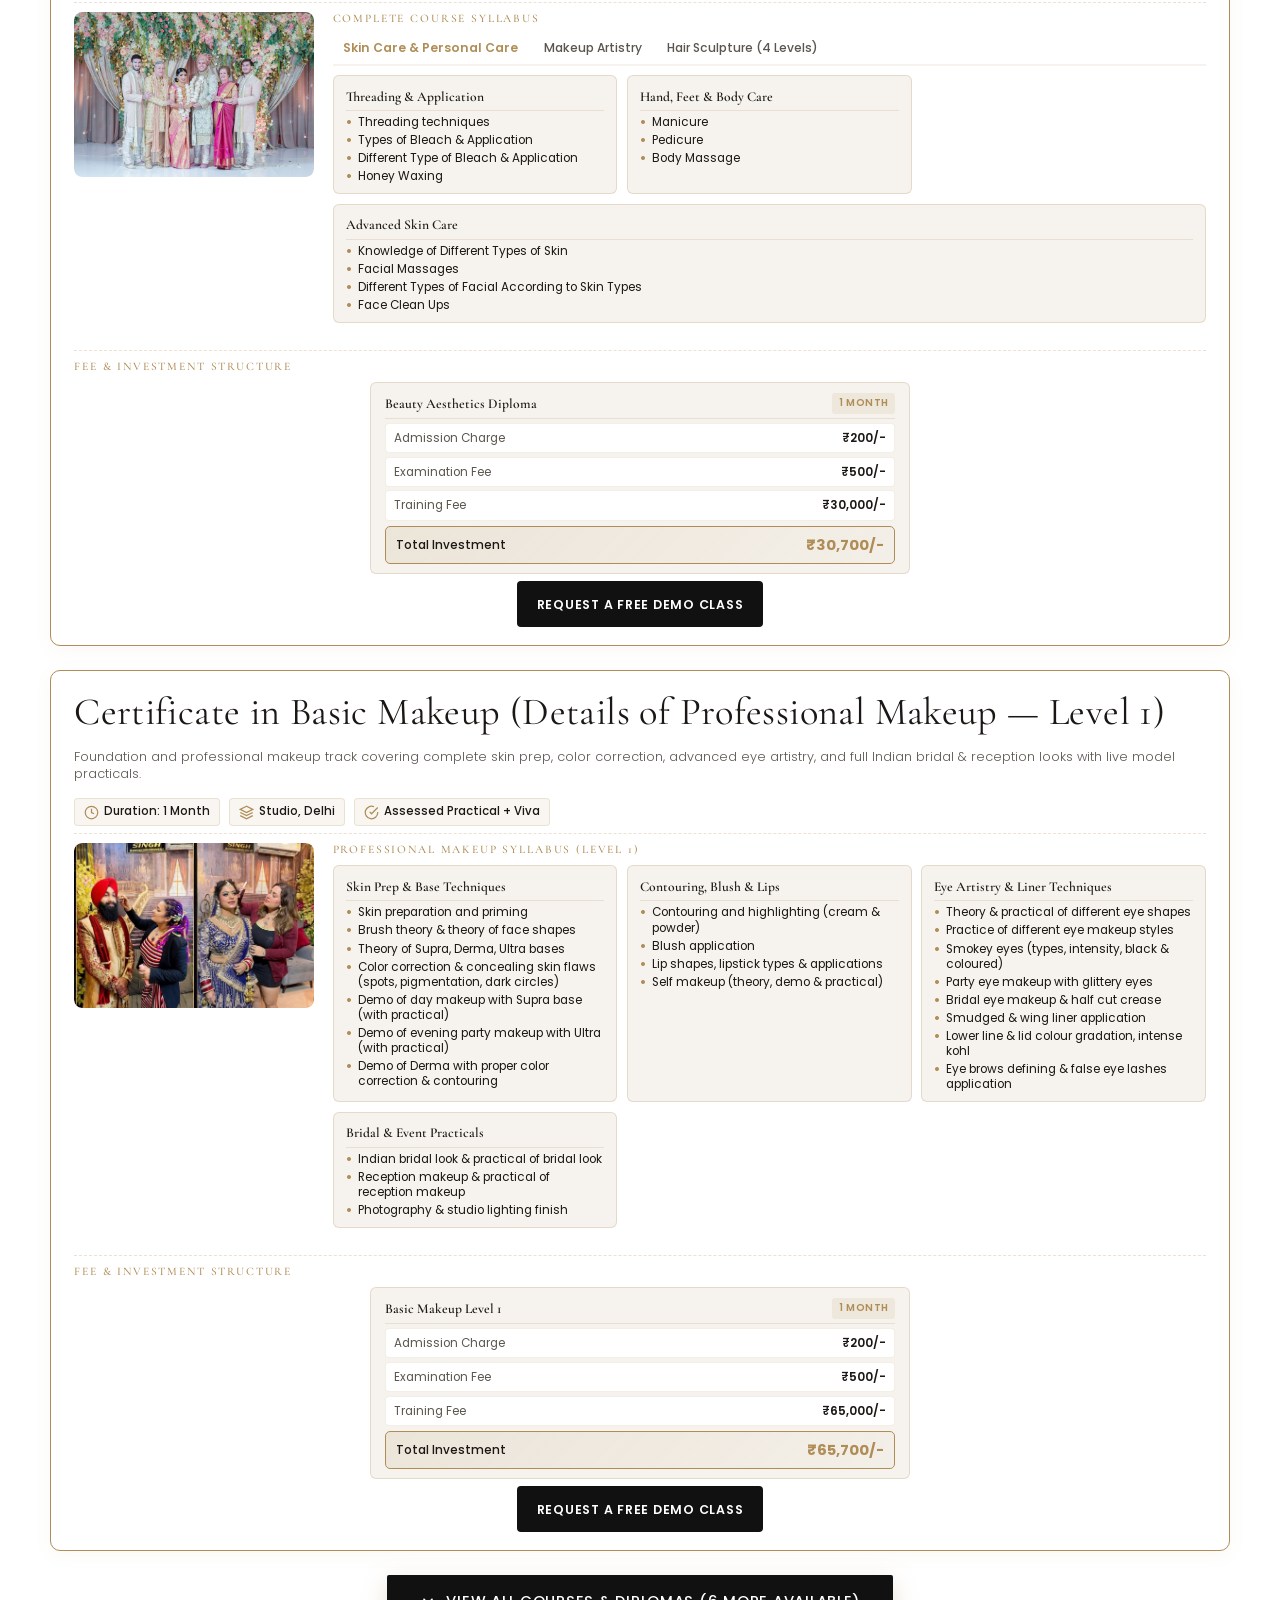
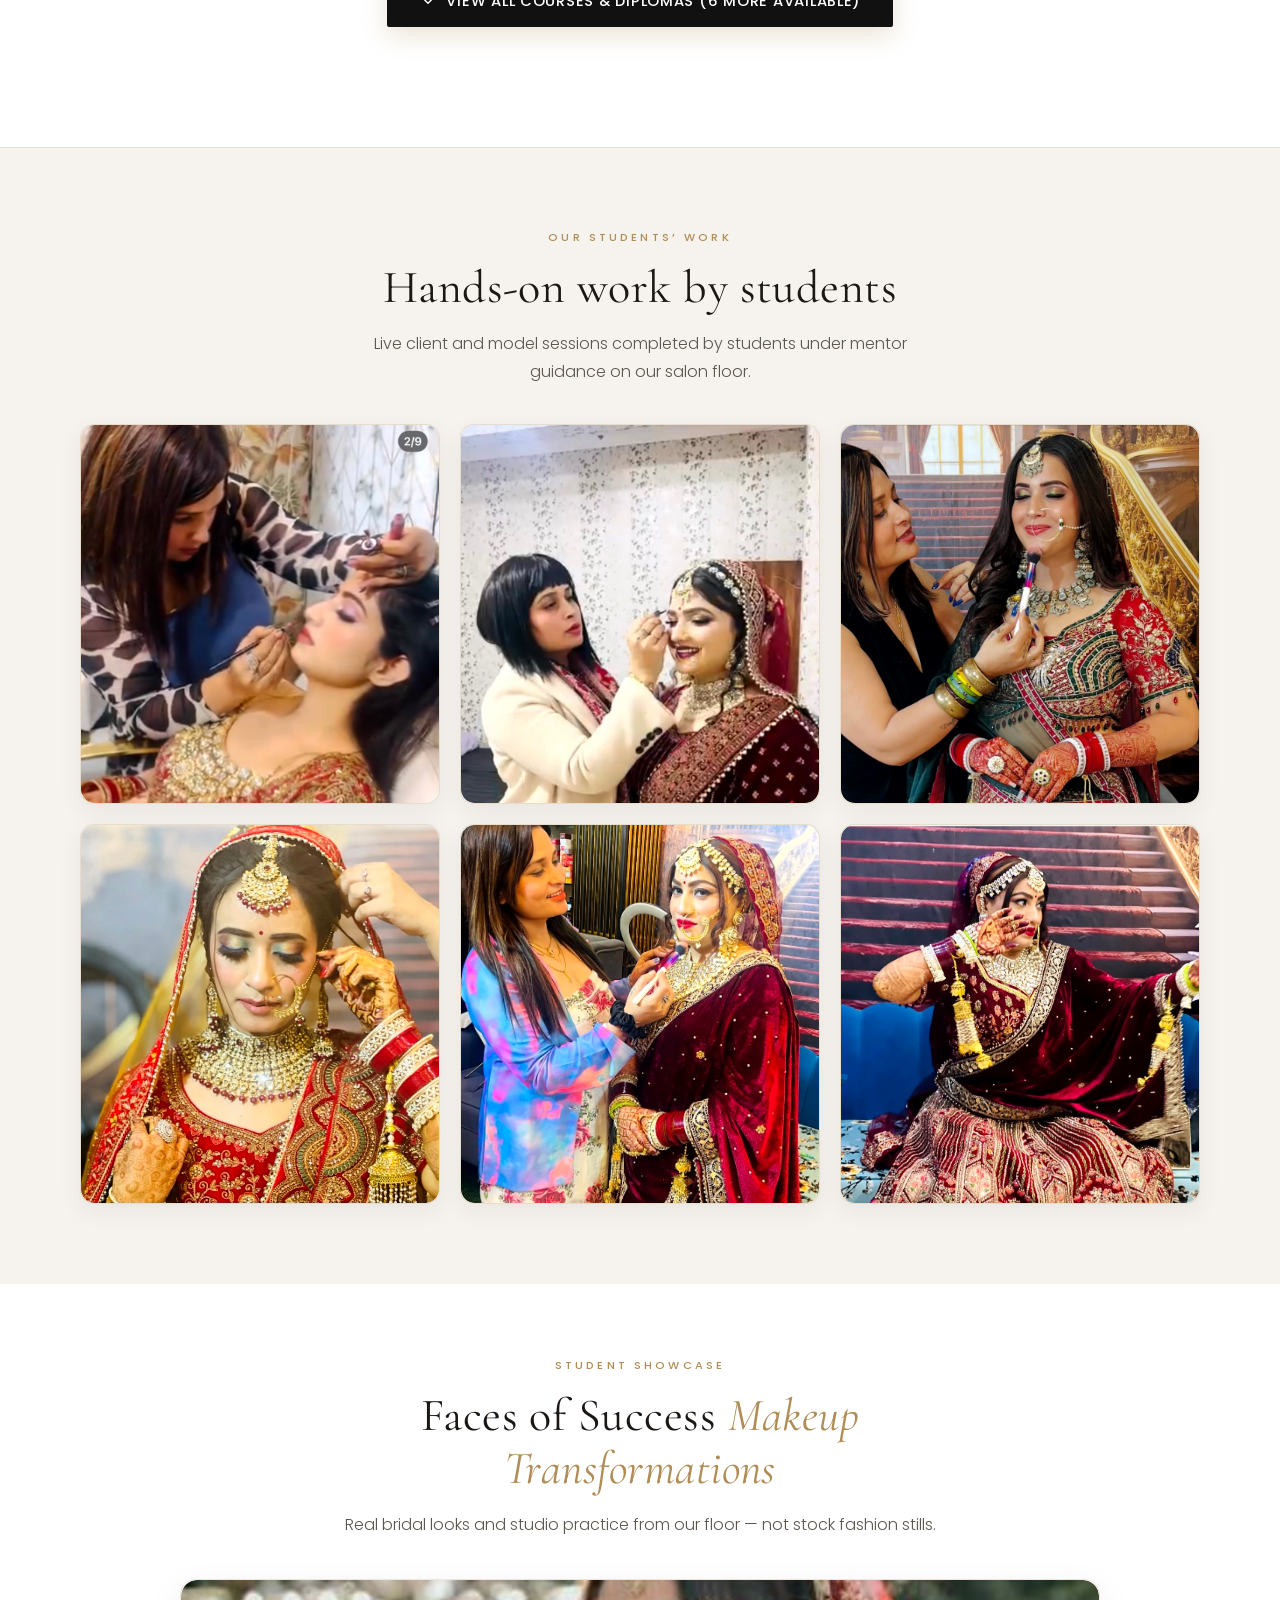
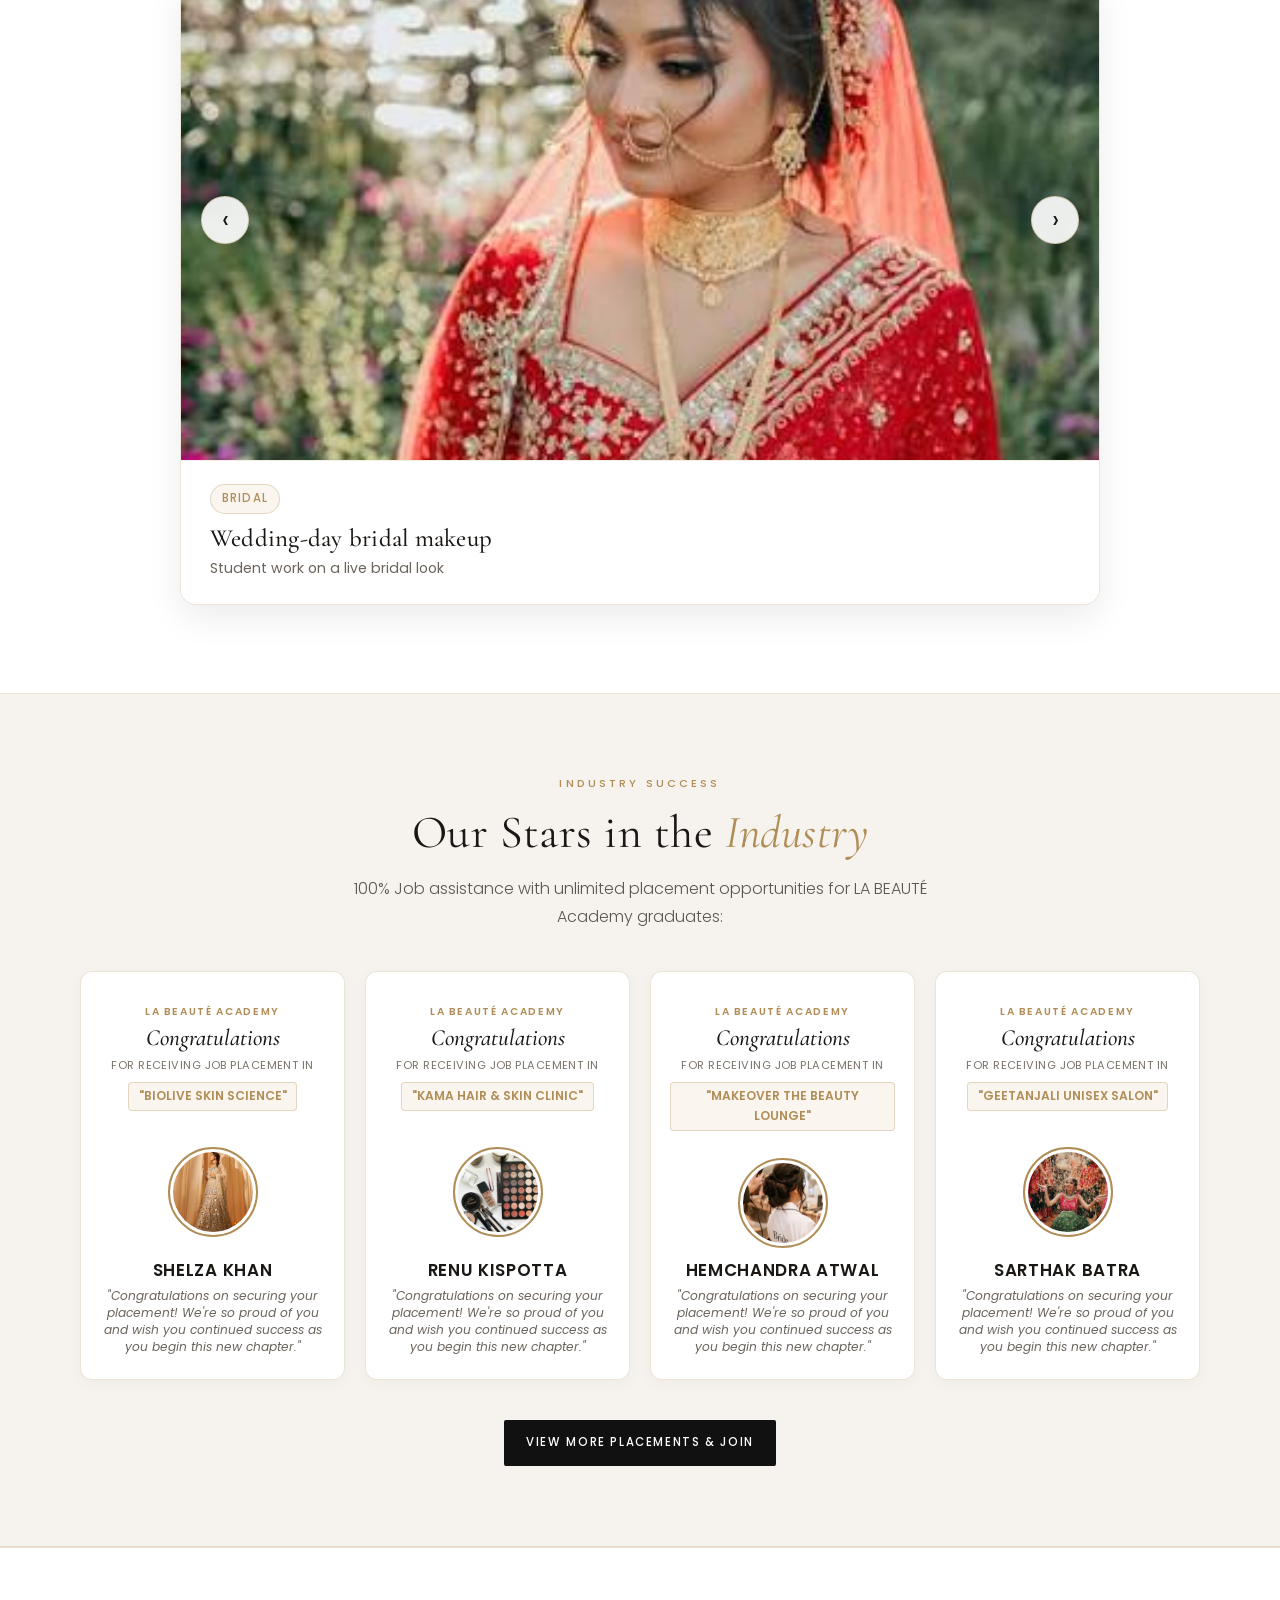
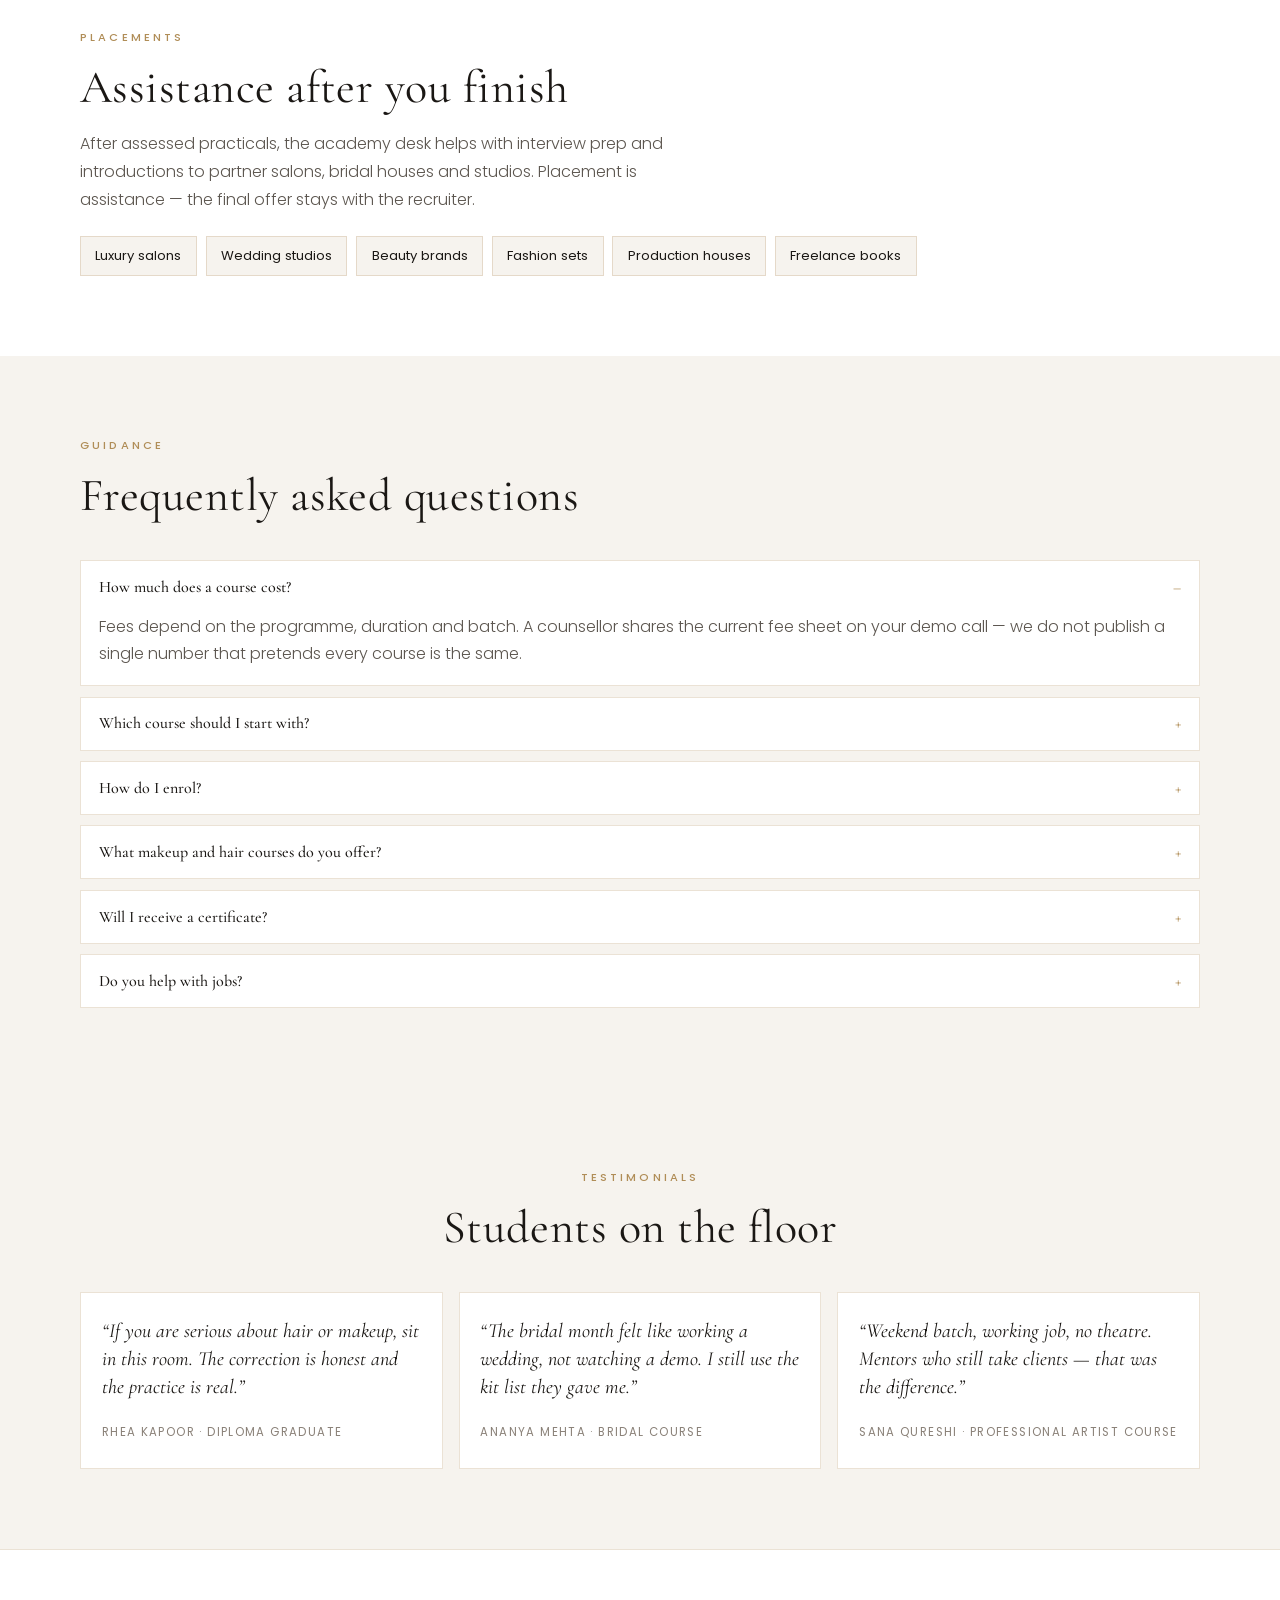
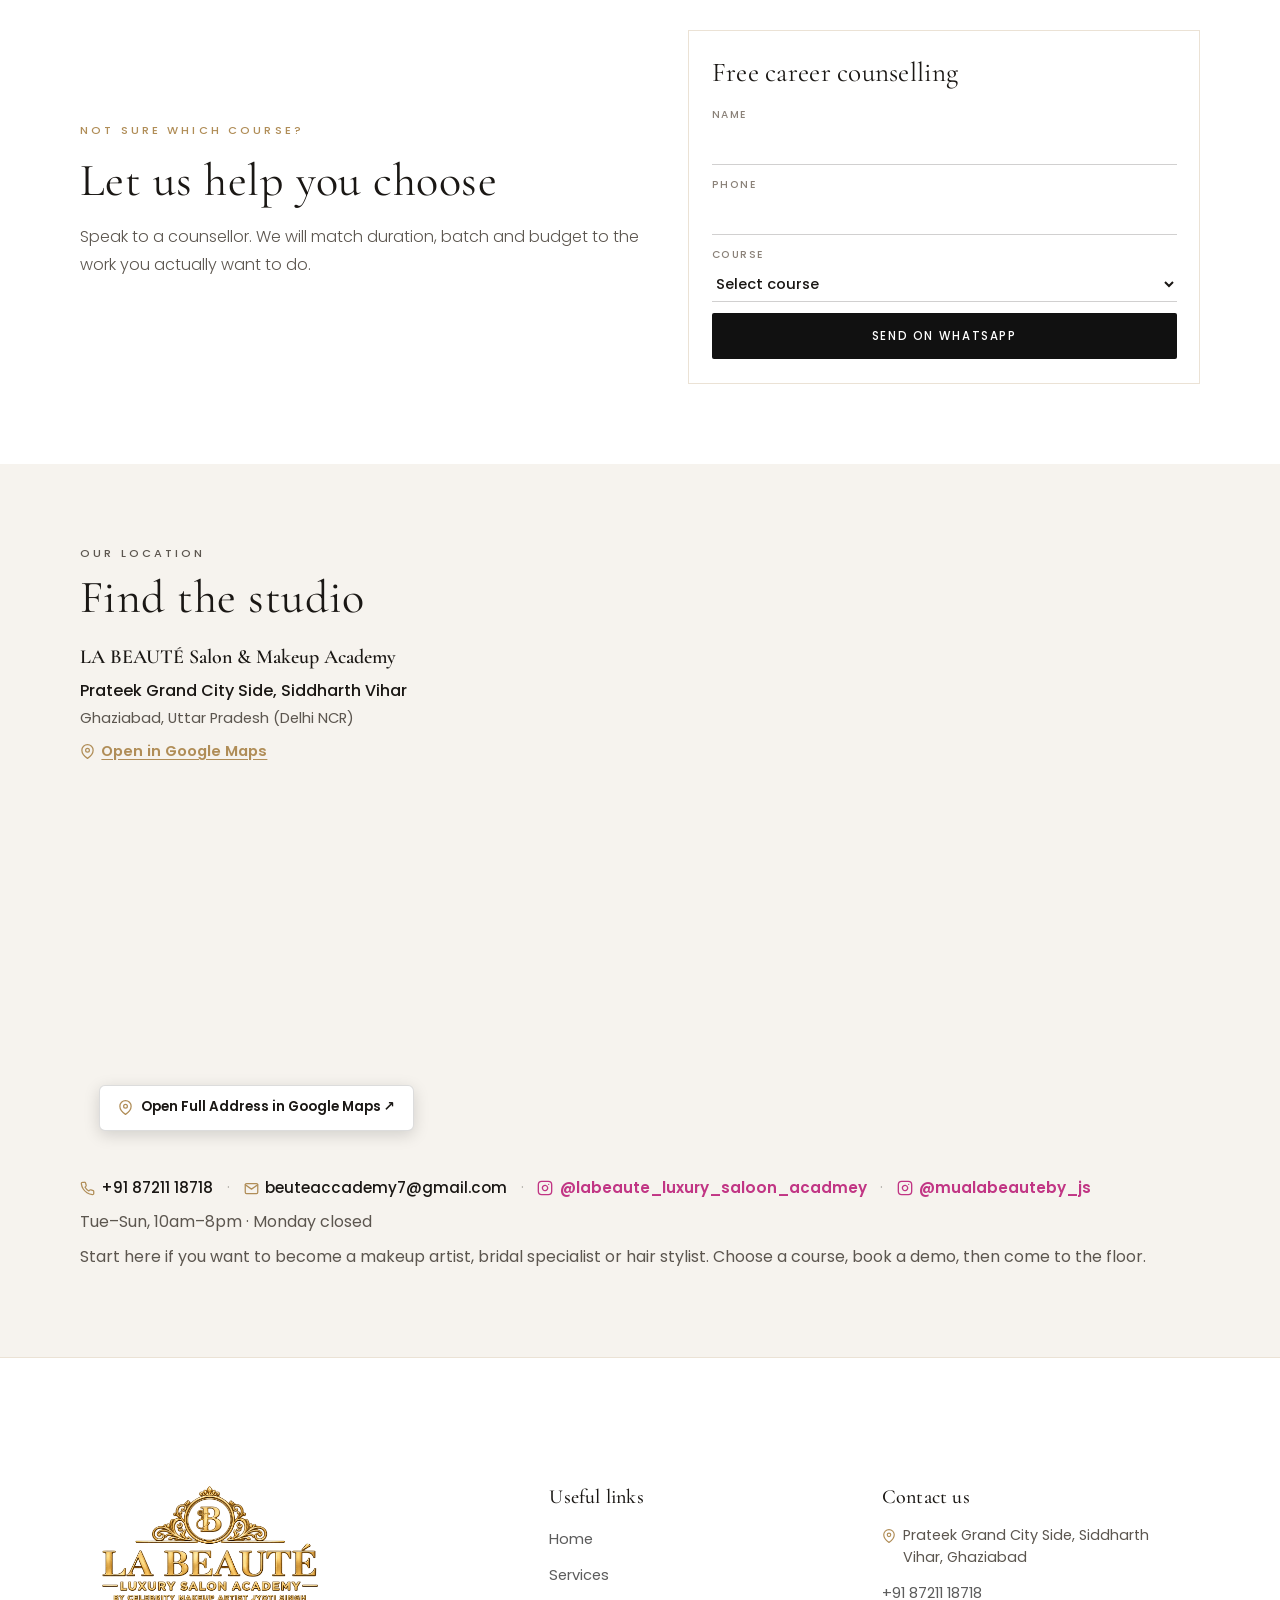
==== commit 9d165c45: "Update contact number to 8721118718, add secondary Instagram link, flex footer icons, and fix Google" ====
--- a/academy.html
+++ b/academy.html
@@ -299,6 +299,420 @@
         </div>
       </div>
     </section>
+
+    <!-- Continuous Campus & Studio Gallery Slider (Minimal Speed) -->
+    <section class="ac-section lk-gallery-marquee-section" id="academy-gallery" aria-label="Campus and Studio Gallery">
+      <div class="ac-wrap">
+        <header class="ac-head ac-head--center">
+          <p class="ac-kicker">Campus &amp; Artistry</p>
+          <h2 class="ac-title">Life at <span class="highlight">LA BEAUTÉ Academy</span></h2>
+          <p class="ac-lead">Take a continuous peek into our classroom sessions, hands-on client practice, and
+            professional bridal artistry.</p>
+        </header>
+      </div>
+
+      <div class="lk-marquee" id="galleryMarquee" aria-label="LA BEAUTÉ live studio gallery">
+        <div class="lk-marquee__fade lk-marquee__fade--left" aria-hidden="true"></div>
+        <div class="lk-marquee__fade lk-marquee__fade--right" aria-hidden="true"></div>
+
+        <div class="lk-marquee__rail">
+          <!-- Group 1 -->
+          <div class="lk-marquee__group">
+            <div class="lk-marquee__card" data-src="assets/images/LA-bute%20images/IMG_3951.jpg"
+              data-caption="Bridal Artistry Demonstration • LA BEAUTÉ Academy" tabindex="0" role="button"
+              aria-label="View photo: Bridal Artistry Demonstration">
+              <img class="lk-marquee__img" src="assets/images/LA-bute%20images/IMG_3951.jpg"
+                alt="Bridal Artistry Demonstration" loading="lazy" width="270" height="350">
+              <div class="lk-marquee__overlay">
+                <span class="lk-marquee__caption">
+                  <svg viewBox="0 0 24 24" fill="none" stroke="currentColor" stroke-width="2">
+                    <circle cx="11" cy="11" r="8" />
+                    <line x1="21" y1="21" x2="16.65" y2="16.65" />
+                    <line x1="11" y1="8" x2="11" y2="14" />
+                    <line x1="8" y1="11" x2="14" y2="11" />
+                  </svg>
+                  Bridal Artistry
+                </span>
+              </div>
+            </div>
+
+            <div class="lk-marquee__card" data-src="assets/images/LA-bute%20images/IMG_3958.jpg"
+              data-caption="Live Studio Class Session • LA BEAUTÉ Academy" tabindex="0" role="button"
+              aria-label="View photo: Live Studio Class Session">
+              <img class="lk-marquee__img" src="assets/images/LA-bute%20images/IMG_3958.jpg"
+                alt="Live Studio Class Session" loading="lazy" width="270" height="350">
+              <div class="lk-marquee__overlay">
+                <span class="lk-marquee__caption">
+                  <svg viewBox="0 0 24 24" fill="none" stroke="currentColor" stroke-width="2">
+                    <circle cx="11" cy="11" r="8" />
+                    <line x1="21" y1="21" x2="16.65" y2="16.65" />
+                    <line x1="11" y1="8" x2="11" y2="14" />
+                    <line x1="8" y1="11" x2="14" y2="11" />
+                  </svg>
+                  Studio Class
+                </span>
+              </div>
+            </div>
+
+            <div class="lk-marquee__card" data-src="assets/images/LA-bute%20images/IMG_3959.jpg"
+              data-caption="Hands-on Student Practice • LA BEAUTÉ Academy" tabindex="0" role="button"
+              aria-label="View photo: Hands-on Student Practice">
+              <img class="lk-marquee__img" src="assets/images/LA-bute%20images/IMG_3959.jpg"
+                alt="Hands-on Student Practice" loading="lazy" width="270" height="350">
+              <div class="lk-marquee__overlay">
+                <span class="lk-marquee__caption">
+                  <svg viewBox="0 0 24 24" fill="none" stroke="currentColor" stroke-width="2">
+                    <circle cx="11" cy="11" r="8" />
+                    <line x1="21" y1="21" x2="16.65" y2="16.65" />
+                    <line x1="11" y1="8" x2="11" y2="14" />
+                    <line x1="8" y1="11" x2="14" y2="11" />
+                  </svg>
+                  Hands-on Practice
+                </span>
+              </div>
+            </div>
+
+            <div class="lk-marquee__card" data-src="assets/images/LA-bute%20images/IMG_3960.jpg"
+              data-caption="Pro Beauty Workstation • LA BEAUTÉ Delhi" tabindex="0" role="button"
+              aria-label="View photo: Pro Beauty Workstation">
+              <img class="lk-marquee__img" src="assets/images/LA-bute%20images/IMG_3960.jpg"
+                alt="Pro Beauty Workstation" loading="lazy" width="270" height="350">
+              <div class="lk-marquee__overlay">
+                <span class="lk-marquee__caption">
+                  <svg viewBox="0 0 24 24" fill="none" stroke="currentColor" stroke-width="2">
+                    <circle cx="11" cy="11" r="8" />
+                    <line x1="21" y1="21" x2="16.65" y2="16.65" />
+                    <line x1="11" y1="8" x2="11" y2="14" />
+                    <line x1="8" y1="11" x2="14" y2="11" />
+                  </svg>
+                  Salon Floor
+                </span>
+              </div>
+            </div>
+
+            <div class="lk-marquee__card" data-src="assets/images/LA-bute%20images/IMG_3963.jpg"
+              data-caption="Live Model Demonstration • LA BEAUTÉ Academy" tabindex="0" role="button"
+              aria-label="View photo: Live Model Demonstration">
+              <img class="lk-marquee__img" src="assets/images/LA-bute%20images/IMG_3963.jpg"
+                alt="Live Model Demonstration" loading="lazy" width="270" height="350">
+              <div class="lk-marquee__overlay">
+                <span class="lk-marquee__caption">
+                  <svg viewBox="0 0 24 24" fill="none" stroke="currentColor" stroke-width="2">
+                    <circle cx="11" cy="11" r="8" />
+                    <line x1="21" y1="21" x2="16.65" y2="16.65" />
+                    <line x1="11" y1="8" x2="11" y2="14" />
+                    <line x1="8" y1="11" x2="14" y2="11" />
+                  </svg>
+                  Live Model Demo
+                </span>
+              </div>
+            </div>
+
+            <div class="lk-marquee__card" data-src="assets/images/LA-bute%20images/IMG_3964.jpg"
+              data-caption="Hair Styling Masterclass • LA BEAUTÉ Academy" tabindex="0" role="button"
+              aria-label="View photo: Hair Styling Masterclass">
+              <img class="lk-marquee__img" src="assets/images/LA-bute%20images/IMG_3964.jpg"
+                alt="Hair Styling Masterclass" loading="lazy" width="270" height="350">
+              <div class="lk-marquee__overlay">
+                <span class="lk-marquee__caption">
+                  <svg viewBox="0 0 24 24" fill="none" stroke="currentColor" stroke-width="2">
+                    <circle cx="11" cy="11" r="8" />
+                    <line x1="21" y1="21" x2="16.65" y2="16.65" />
+                    <line x1="11" y1="8" x2="11" y2="14" />
+                    <line x1="8" y1="11" x2="14" y2="11" />
+                  </svg>
+                  Hair Styling
+                </span>
+              </div>
+            </div>
+
+            <div class="lk-marquee__card" data-src="assets/images/LA-bute%20images/IMG_3968.jpg"
+              data-caption="Editorial Glamour Makeup • LA BEAUTÉ Academy" tabindex="0" role="button"
+              aria-label="View photo: Editorial Glamour Makeup">
+              <img class="lk-marquee__img" src="assets/images/LA-bute%20images/IMG_3968.jpg"
+                alt="Editorial Glamour Makeup" loading="lazy" width="270" height="350">
+              <div class="lk-marquee__overlay">
+                <span class="lk-marquee__caption">
+                  <svg viewBox="0 0 24 24" fill="none" stroke="currentColor" stroke-width="2">
+                    <circle cx="11" cy="11" r="8" />
+                    <line x1="21" y1="21" x2="16.65" y2="16.65" />
+                    <line x1="11" y1="8" x2="11" y2="14" />
+                    <line x1="8" y1="11" x2="14" y2="11" />
+                  </svg>
+                  Editorial Look
+                </span>
+              </div>
+            </div>
+
+            <div class="lk-marquee__card" data-src="assets/images/LA-bute%20images/IMG_3970.jpg"
+              data-caption="Contouring and Skin Prep • LA BEAUTÉ Academy" tabindex="0" role="button"
+              aria-label="View photo: Contouring and Skin Prep">
+              <img class="lk-marquee__img" src="assets/images/LA-bute%20images/IMG_3970.jpg"
+                alt="Contouring and Skin Prep" loading="lazy" width="270" height="350">
+              <div class="lk-marquee__overlay">
+                <span class="lk-marquee__caption">
+                  <svg viewBox="0 0 24 24" fill="none" stroke="currentColor" stroke-width="2">
+                    <circle cx="11" cy="11" r="8" />
+                    <line x1="21" y1="21" x2="16.65" y2="16.65" />
+                    <line x1="11" y1="8" x2="11" y2="14" />
+                    <line x1="8" y1="11" x2="14" y2="11" />
+                  </svg>
+                  Contouring Class
+                </span>
+              </div>
+            </div>
+
+            <div class="lk-marquee__card" data-src="assets/images/LA-bute%20images/IMG_3972.jpg"
+              data-caption="Bridal Glamour Transformation • LA BEAUTÉ Delhi" tabindex="0" role="button"
+              aria-label="View photo: Bridal Glamour Transformation">
+              <img class="lk-marquee__img" src="assets/images/LA-bute%20images/IMG_3972.jpg"
+                alt="Bridal Glamour Transformation" loading="lazy" width="270" height="350">
+              <div class="lk-marquee__overlay">
+                <span class="lk-marquee__caption">
+                  <svg viewBox="0 0 24 24" fill="none" stroke="currentColor" stroke-width="2">
+                    <circle cx="11" cy="11" r="8" />
+                    <line x1="21" y1="21" x2="16.65" y2="16.65" />
+                    <line x1="11" y1="8" x2="11" y2="14" />
+                    <line x1="8" y1="11" x2="14" y2="11" />
+                  </svg>
+                  Bridal Glam
+                </span>
+              </div>
+            </div>
+
+            <div class="lk-marquee__card" data-src="assets/images/LA-bute%20images/IMG_3974.jpg"
+              data-caption="Student Portfolio Shoot • LA BEAUTÉ Delhi" tabindex="0" role="button"
+              aria-label="View photo: Student Portfolio Shoot">
+              <img class="lk-marquee__img" src="assets/images/LA-bute%20images/IMG_3974.jpg"
+                alt="Student Portfolio Shoot" loading="lazy" width="270" height="350">
+              <div class="lk-marquee__overlay">
+                <span class="lk-marquee__caption">
+                  <svg viewBox="0 0 24 24" fill="none" stroke="currentColor" stroke-width="2">
+                    <circle cx="11" cy="11" r="8" />
+                    <line x1="21" y1="21" x2="16.65" y2="16.65" />
+                    <line x1="11" y1="8" x2="11" y2="14" />
+                    <line x1="8" y1="11" x2="14" y2="11" />
+                  </svg>
+                  Portfolio Shoot
+                </span>
+              </div>
+            </div>
+
+            <div class="lk-marquee__card" data-src="assets/images/LA-bute%20images/IMG_3978.jpg"
+              data-caption="HD &amp; Airbrush Practical Training • LA BEAUTÉ Academy" tabindex="0" role="button"
+              aria-label="View photo: HD & Airbrush Practical Training">
+              <img class="lk-marquee__img" src="assets/images/LA-bute%20images/IMG_3978.jpg"
+                alt="HD & Airbrush Practical Training" loading="lazy" width="270" height="350">
+              <div class="lk-marquee__overlay">
+                <span class="lk-marquee__caption">
+                  <svg viewBox="0 0 24 24" fill="none" stroke="currentColor" stroke-width="2">
+                    <circle cx="11" cy="11" r="8" />
+                    <line x1="21" y1="21" x2="16.65" y2="16.65" />
+                    <line x1="11" y1="8" x2="11" y2="14" />
+                    <line x1="8" y1="11" x2="14" y2="11" />
+                  </svg>
+                  Airbrush Training
+                </span>
+              </div>
+            </div>
+
+          </div>
+
+          <!-- Group 2 (Clone for 100% seamless infinite loop) -->
+          <div class="lk-marquee__group" aria-hidden="true">
+            <div class="lk-marquee__card" data-src="assets/images/LA-bute%20images/IMG_3951.jpg"
+              data-caption="Bridal Artistry Demonstration • LA BEAUTÉ Academy" tabindex="-1">
+              <img class="lk-marquee__img" src="assets/images/LA-bute%20images/IMG_3951.jpg" alt="" loading="lazy"
+                width="270" height="350">
+              <div class="lk-marquee__overlay">
+                <span class="lk-marquee__caption">
+                  <svg viewBox="0 0 24 24" fill="none" stroke="currentColor" stroke-width="2">
+                    <circle cx="11" cy="11" r="8" />
+                    <line x1="21" y1="21" x2="16.65" y2="16.65" />
+                    <line x1="11" y1="8" x2="11" y2="14" />
+                    <line x1="8" y1="11" x2="14" y2="11" />
+                  </svg>
+                  Bridal Artistry
+                </span>
+              </div>
+            </div>
+
+            <div class="lk-marquee__card" data-src="assets/images/LA-bute%20images/IMG_3958.jpg"
+              data-caption="Live Studio Class Session • LA BEAUTÉ Academy" tabindex="-1">
+              <img class="lk-marquee__img" src="assets/images/LA-bute%20images/IMG_3958.jpg" alt="" loading="lazy"
+                width="270" height="350">
+              <div class="lk-marquee__overlay">
+                <span class="lk-marquee__caption">
+                  <svg viewBox="0 0 24 24" fill="none" stroke="currentColor" stroke-width="2">
+                    <circle cx="11" cy="11" r="8" />
+                    <line x1="21" y1="21" x2="16.65" y2="16.65" />
+                    <line x1="11" y1="8" x2="11" y2="14" />
+                    <line x1="8" y1="11" x2="14" y2="11" />
+                  </svg>
+                  Studio Class
+                </span>
+              </div>
+            </div>
+
+            <div class="lk-marquee__card" data-src="assets/images/LA-bute%20images/IMG_3959.jpg"
+              data-caption="Hands-on Student Practice • LA BEAUTÉ Academy" tabindex="-1">
+              <img class="lk-marquee__img" src="assets/images/LA-bute%20images/IMG_3959.jpg" alt="" loading="lazy"
+                width="270" height="350">
+              <div class="lk-marquee__overlay">
+                <span class="lk-marquee__caption">
+                  <svg viewBox="0 0 24 24" fill="none" stroke="currentColor" stroke-width="2">
+                    <circle cx="11" cy="11" r="8" />
+                    <line x1="21" y1="21" x2="16.65" y2="16.65" />
+                    <line x1="11" y1="8" x2="11" y2="14" />
+                    <line x1="8" y1="11" x2="14" y2="11" />
+                  </svg>
+                  Hands-on Practice
+                </span>
+              </div>
+            </div>
+
+            <div class="lk-marquee__card" data-src="assets/images/LA-bute%20images/IMG_3960.jpg"
+              data-caption="Pro Beauty Workstation • LA BEAUTÉ Delhi" tabindex="-1">
+              <img class="lk-marquee__img" src="assets/images/LA-bute%20images/IMG_3960.jpg" alt="" loading="lazy"
+                width="270" height="350">
+              <div class="lk-marquee__overlay">
+                <span class="lk-marquee__caption">
+                  <svg viewBox="0 0 24 24" fill="none" stroke="currentColor" stroke-width="2">
+                    <circle cx="11" cy="11" r="8" />
+                    <line x1="21" y1="21" x2="16.65" y2="16.65" />
+                    <line x1="11" y1="8" x2="11" y2="14" />
+                    <line x1="8" y1="11" x2="14" y2="11" />
+                  </svg>
+                  Salon Floor
+                </span>
+              </div>
+            </div>
+
+            <div class="lk-marquee__card" data-src="assets/images/LA-bute%20images/IMG_3963.jpg"
+              data-caption="Live Model Demonstration • LA BEAUTÉ Academy" tabindex="-1">
+              <img class="lk-marquee__img" src="assets/images/LA-bute%20images/IMG_3963.jpg" alt="" loading="lazy"
+                width="270" height="350">
+              <div class="lk-marquee__overlay">
+                <span class="lk-marquee__caption">
+                  <svg viewBox="0 0 24 24" fill="none" stroke="currentColor" stroke-width="2">
+                    <circle cx="11" cy="11" r="8" />
+                    <line x1="21" y1="21" x2="16.65" y2="16.65" />
+                    <line x1="11" y1="8" x2="11" y2="14" />
+                    <line x1="8" y1="11" x2="14" y2="11" />
+                  </svg>
+                  Live Model Demo
+                </span>
+              </div>
+            </div>
+
+            <div class="lk-marquee__card" data-src="assets/images/LA-bute%20images/IMG_3964.jpg"
+              data-caption="Hair Styling Masterclass • LA BEAUTÉ Academy" tabindex="-1">
+              <img class="lk-marquee__img" src="assets/images/LA-bute%20images/IMG_3964.jpg" alt="" loading="lazy"
+                width="270" height="350">
+              <div class="lk-marquee__overlay">
+                <span class="lk-marquee__caption">
+                  <svg viewBox="0 0 24 24" fill="none" stroke="currentColor" stroke-width="2">
+                    <circle cx="11" cy="11" r="8" />
+                    <line x1="21" y1="21" x2="16.65" y2="16.65" />
+                    <line x1="11" y1="8" x2="11" y2="14" />
+                    <line x1="8" y1="11" x2="14" y2="11" />
+                  </svg>
+                  Hair Styling
+                </span>
+              </div>
+            </div>
+
+            <div class="lk-marquee__card" data-src="assets/images/LA-bute%20images/IMG_3968.jpg"
+              data-caption="Editorial Glamour Makeup • LA BEAUTÉ Academy" tabindex="-1">
+              <img class="lk-marquee__img" src="assets/images/LA-bute%20images/IMG_3968.jpg" alt="" loading="lazy"
+                width="270" height="350">
+              <div class="lk-marquee__overlay">
+                <span class="lk-marquee__caption">
+                  <svg viewBox="0 0 24 24" fill="none" stroke="currentColor" stroke-width="2">
+                    <circle cx="11" cy="11" r="8" />
+                    <line x1="21" y1="21" x2="16.65" y2="16.65" />
+                    <line x1="11" y1="8" x2="11" y2="14" />
+                    <line x1="8" y1="11" x2="14" y2="11" />
+                  </svg>
+                  Editorial Look
+                </span>
+              </div>
+            </div>
+
+            <div class="lk-marquee__card" data-src="assets/images/LA-bute%20images/IMG_3970.jpg"
+              data-caption="Contouring and Skin Prep • LA BEAUTÉ Academy" tabindex="-1">
+              <img class="lk-marquee__img" src="assets/images/LA-bute%20images/IMG_3970.jpg" alt="" loading="lazy"
+                width="270" height="350">
+              <div class="lk-marquee__overlay">
+                <span class="lk-marquee__caption">
+                  <svg viewBox="0 0 24 24" fill="none" stroke="currentColor" stroke-width="2">
+                    <circle cx="11" cy="11" r="8" />
+                    <line x1="21" y1="21" x2="16.65" y2="16.65" />
+                    <line x1="11" y1="8" x2="11" y2="14" />
+                    <line x1="8" y1="11" x2="14" y2="11" />
+                  </svg>
+                  Contouring Class
+                </span>
+              </div>
+            </div>
+
+            <div class="lk-marquee__card" data-src="assets/images/LA-bute%20images/IMG_3972.jpg"
+              data-caption="Bridal Glamour Transformation • LA BEAUTÉ Delhi" tabindex="-1">
+              <img class="lk-marquee__img" src="assets/images/LA-bute%20images/IMG_3972.jpg" alt="" loading="lazy"
+                width="270" height="350">
+              <div class="lk-marquee__overlay">
+                <span class="lk-marquee__caption">
+                  <svg viewBox="0 0 24 24" fill="none" stroke="currentColor" stroke-width="2">
+                    <circle cx="11" cy="11" r="8" />
+                    <line x1="21" y1="21" x2="16.65" y2="16.65" />
+                    <line x1="11" y1="8" x2="11" y2="14" />
+                    <line x1="8" y1="11" x2="14" y2="11" />
+                  </svg>
+                  Bridal Glam
+                </span>
+              </div>
+            </div>
+
+            <div class="lk-marquee__card" data-src="assets/images/LA-bute%20images/IMG_3974.jpg"
+              data-caption="Student Portfolio Shoot • LA BEAUTÉ Delhi" tabindex="-1">
+              <img class="lk-marquee__img" src="assets/images/LA-bute%20images/IMG_3974.jpg" alt="" loading="lazy"
+                width="270" height="350">
+              <div class="lk-marquee__overlay">
+                <span class="lk-marquee__caption">
+                  <svg viewBox="0 0 24 24" fill="none" stroke="currentColor" stroke-width="2">
+                    <circle cx="11" cy="11" r="8" />
+                    <line x1="21" y1="21" x2="16.65" y2="16.65" />
+                    <line x1="11" y1="8" x2="11" y2="14" />
+                    <line x1="8" y1="11" x2="14" y2="11" />
+                  </svg>
+                  Portfolio Shoot
+                </span>
+              </div>
+            </div>
+
+            <div class="lk-marquee__card" data-src="assets/images/LA-bute%20images/IMG_3978.jpg"
+              data-caption="HD &amp; Airbrush Practical Training • LA BEAUTÉ Academy" tabindex="-1">
+              <img class="lk-marquee__img" src="assets/images/LA-bute%20images/IMG_3978.jpg" alt="" loading="lazy"
+                width="270" height="350">
+              <div class="lk-marquee__overlay">
+                <span class="lk-marquee__caption">
+                  <svg viewBox="0 0 24 24" fill="none" stroke="currentColor" stroke-width="2">
+                    <circle cx="11" cy="11" r="8" />
+                    <line x1="21" y1="21" x2="16.65" y2="16.65" />
+                    <line x1="11" y1="8" x2="11" y2="14" />
+                    <line x1="8" y1="11" x2="14" y2="11" />
+                  </svg>
+                  Airbrush Training
+                </span>
+              </div>
+            </div>
+
+          </div>
+        </div>
+      </div>
+
+    </section>
+
     <section class="ac-section lk-why" id="why-us">
       <div class="ac-wrap">
         <header class="ac-head ac-head--center">
@@ -409,6 +823,106 @@
             <li>Studio hygiene, timing and guest handling taught as graded skills</li>
             <li>Personal correction in small batches</li>
           </ul>
+        </div>
+      </div>
+    </section>
+
+    <!-- Editorial Photo Collage Display (Just after Learn under Jyoti Singh section) -->
+    <section class="ac-section lk-collage-section" id="faculty-collage" aria-label="Jyoti Singh Masterclass Moments">
+      <div class="ac-wrap">
+        <header class="ac-head ac-head--center">
+          <p class="ac-kicker">Faculty &amp; Studio In Action</p>
+          <h2 class="ac-title">Artistry Moments with <span class="highlight">Jyoti Singh</span></h2>
+          <p class="ac-lead">A visual showcase of live classroom demonstrations, hands-on floor coaching, and signature bridal looks created under Jyoti's guidance.</p>
+        </header>
+
+        <div class="lk-collage-grid">
+          <!-- Column 1 -->
+          <div class="lk-collage-col">
+            <!-- 1. Jyoti Singh Applying Makeup on Bride (Tall) -->
+            <div class="lk-collage__card lk-collage__card--tall" data-src="assets/images/LA-bute%20images/IMG_3972.jpg" data-caption="Live Demonstration • Jyoti Singh Applying Bridal Makeup" tabindex="0" role="button" aria-label="View photo: Live Demonstration by Jyoti Singh">
+              <span class="lk-collage__badge lk-collage__badge--gold">✦ Jyoti In Action</span>
+              <img class="lk-collage__img" src="assets/images/LA-bute%20images/IMG_3972.jpg" alt="Jyoti Singh applying bridal makeup demonstration" loading="lazy" width="380" height="460" style="object-position: top center;">
+              <div class="lk-collage__overlay">
+                <span class="lk-collage__tag">Master Educator</span>
+                <div class="lk-collage__caption">
+                  <span>Live Mentor Demonstration</span>
+                  <span class="lk-collage__icon"><svg viewBox="0 0 24 24" fill="none" stroke="currentColor" stroke-width="2"><circle cx="11" cy="11" r="8"/><line x1="21" y1="21" x2="16.65" y2="16.65"/></svg></span>
+                </div>
+              </div>
+            </div>
+
+            <!-- 2. Live Classroom Floor with Ring Light (Medium) -->
+            <div class="lk-collage__card lk-collage__card--medium" data-src="assets/images/LA-bute%20images/IMG_3978.jpg" data-caption="Classroom Training Floor • Ring Light &amp; Live Practice" tabindex="0" role="button" aria-label="View photo: Classroom Training Floor">
+              <span class="lk-collage__badge">✦ Classroom Floor</span>
+              <img class="lk-collage__img" src="assets/images/LA-bute%20images/IMG_3978.jpg" alt="Classroom training floor with students and ring light" loading="lazy" width="380" height="300" style="object-position: center 25%;">
+              <div class="lk-collage__overlay">
+                <span class="lk-collage__tag">Salon Floor Practice</span>
+                <div class="lk-collage__caption">
+                  <span>Supervised Model Session</span>
+                  <span class="lk-collage__icon"><svg viewBox="0 0 24 24" fill="none" stroke="currentColor" stroke-width="2"><circle cx="11" cy="11" r="8"/><line x1="21" y1="21" x2="16.65" y2="16.65"/></svg></span>
+                </div>
+              </div>
+            </div>
+          </div>
+
+          <!-- Column 2 -->
+          <div class="lk-collage-col">
+            <!-- 3. Floral Bridal Hairstyle & Chooda (Medium) -->
+            <div class="lk-collage__card lk-collage__card--medium" data-src="assets/images/LA-bute%20images/IMG_3968.jpg" data-caption="Bridal Hairstyle &amp; Floral Gajra Artistry • LA BEAUTÉ" tabindex="0" role="button" aria-label="View photo: Bridal Hairstyle & Floral Gajra">
+              <span class="lk-collage__badge">✦ Floral Hair Art</span>
+              <img class="lk-collage__img" src="assets/images/LA-bute%20images/IMG_3968.jpg" alt="Bridal hairstyle and floral gajra artistry" loading="lazy" width="380" height="300" style="object-position: top center;">
+              <div class="lk-collage__overlay">
+                <span class="lk-collage__tag">Hair &amp; Styling</span>
+                <div class="lk-collage__caption">
+                  <span>Traditional Gajra &amp; Chooda</span>
+                  <span class="lk-collage__icon"><svg viewBox="0 0 24 24" fill="none" stroke="currentColor" stroke-width="2"><circle cx="11" cy="11" r="8"/><line x1="21" y1="21" x2="16.65" y2="16.65"/></svg></span>
+                </div>
+              </div>
+            </div>
+
+            <!-- 4. IMG_3950 Pastel Bridal 4-Quadrant Look (Tall - User Requested!) -->
+            <div class="lk-collage__card lk-collage__card--tall" data-src="assets/images/LA-bute%20images/IMG_3950.jpg" data-caption="Pastel Bridal Masterclass • Complete 4-Quadrant Portfolio" tabindex="0" role="button" aria-label="View photo: Pastel Bridal Masterclass Portfolio">
+              <span class="lk-collage__badge lk-collage__badge--gold">✦ Masterclass Look</span>
+              <img class="lk-collage__img" src="assets/images/LA-bute%20images/IMG_3950.jpg" alt="Pastel bridal masterclass 4-angle showcase" loading="lazy" width="380" height="460" style="object-position: center;">
+              <div class="lk-collage__overlay">
+                <span class="lk-collage__tag">Bridal Portfolio</span>
+                <div class="lk-collage__caption">
+                  <span>Pastel Couture Transformation</span>
+                  <span class="lk-collage__icon"><svg viewBox="0 0 24 24" fill="none" stroke="currentColor" stroke-width="2"><circle cx="11" cy="11" r="8"/><line x1="21" y1="21" x2="16.65" y2="16.65"/></svg></span>
+                </div>
+              </div>
+            </div>
+          </div>
+
+          <!-- Column 3 -->
+          <div class="lk-collage-col">
+            <!-- 5. Traditional Red & Green Bridal Glamour (Tall) -->
+            <div class="lk-collage__card lk-collage__card--tall" data-src="assets/images/LA-bute%20images/IMG_3958.jpg" data-caption="Signature Bridal Glamour • Red &amp; Green Couture" tabindex="0" role="button" aria-label="View photo: Signature Bridal Glamour">
+              <span class="lk-collage__badge">✦ Signature Bridal</span>
+              <img class="lk-collage__img" src="assets/images/LA-bute%20images/IMG_3958.jpg" alt="Signature bridal glamour in red and green lehenga" loading="lazy" width="380" height="460" style="object-position: top center;">
+              <div class="lk-collage__overlay">
+                <span class="lk-collage__tag">Bridal Couture</span>
+                <div class="lk-collage__caption">
+                  <span>Jewelry &amp; Base Perfection</span>
+                  <span class="lk-collage__icon"><svg viewBox="0 0 24 24" fill="none" stroke="currentColor" stroke-width="2"><circle cx="11" cy="11" r="8"/><line x1="21" y1="21" x2="16.65" y2="16.65"/></svg></span>
+                </div>
+              </div>
+            </div>
+
+            <!-- 6. Royal Velvet Bridal Glamour (Medium) -->
+            <div class="lk-collage__card lk-collage__card--medium" data-src="assets/images/LA-bute%20images/IMG_3970.jpg" data-caption="Royal Velvet Bridal Look • Contouring &amp; Highlighting" tabindex="0" role="button" aria-label="View photo: Royal Velvet Bridal Look">
+              <span class="lk-collage__badge">✦ Velvet Glamour</span>
+              <img class="lk-collage__img" src="assets/images/LA-bute%20images/IMG_3970.jpg" alt="Royal velvet bridal look with intricate jewelry" loading="lazy" width="380" height="300" style="object-position: top center;">
+              <div class="lk-collage__overlay">
+                <span class="lk-collage__tag">Contour &amp; Eyes</span>
+                <div class="lk-collage__caption">
+                  <span>Royal Velvet Finish</span>
+                  <span class="lk-collage__icon"><svg viewBox="0 0 24 24" fill="none" stroke="currentColor" stroke-width="2"><circle cx="11" cy="11" r="8"/><line x1="21" y1="21" x2="16.65" y2="16.65"/></svg></span>
+                </div>
+              </div>
+            </div>
+          </div>
         </div>
       </div>
     </section>
@@ -2085,20 +2599,56 @@
         <header class="ac-head ac-head--center">
           <p class="ac-kicker">Our students’ work</p>
           <h2 class="ac-title">Hands-on work by students</h2>
+          <p class="ac-lead">Live client and model sessions completed by students under mentor guidance on our salon floor.</p>
         </header>
         <div class="lk-work">
-          <img src="assets/images/bridal2.jpg" alt="Bridal makeup by LA BEAUTÉ student" width="600" height="750"
-            loading="lazy">
-          <img src="assets/images/hero-bridal.jpg" alt="Student bridal portrait work" width="600" height="750"
-            loading="lazy">
-          <img src="assets/images/makeup-class.jpg" alt="Student practising makeup on a live model" width="600"
-            height="750" loading="lazy">
-          <img src="assets/images/jyotiandkid.png" alt="Natural makeup practice in the academy studio" width="600"
-            height="750" loading="lazy">
-          <img src="assets/images/hero-makeup.jpg" alt="Glamour makeup student work" width="600" height="750"
-            loading="lazy">
-          <img src="assets/images/portrait.jpg" alt="Editorial makeup by a student" width="600" height="750"
-            loading="lazy">
+          <figure class="lk-work__card" data-src="assets/images/LA-bute%20images/IMG_3966.jpg" data-caption="Live Lip Artistry &amp; Studio Detailing • Student Floor Practice" tabindex="0" role="button" aria-label="View photo: Live Lip Artistry & Studio Detailing">
+            <img src="assets/images/LA-bute%20images/IMG_3966.jpg" alt="Student practising live lip artistry and detailing" width="600" height="750" loading="lazy" style="object-position: top center;">
+            <div class="lk-work__overlay">
+              <span class="lk-work__tag">Live Practice</span>
+              <span class="lk-work__desc">Lip Artistry &amp; Detailing</span>
+            </div>
+          </figure>
+
+          <figure class="lk-work__card" data-src="assets/images/LA-bute%20images/IMG_3971.jpg" data-caption="Bindi &amp; Forehead Artistry • Academy Student Floor" tabindex="0" role="button" aria-label="View photo: Bindi & Forehead Artistry">
+            <img src="assets/images/LA-bute%20images/IMG_3971.jpg" alt="Student executing bridal bindi touchup on live model" width="600" height="750" loading="lazy" style="object-position: top center;">
+            <div class="lk-work__overlay">
+              <span class="lk-work__tag">Floor Practical</span>
+              <span class="lk-work__desc">Bindi &amp; Forehead Styling</span>
+            </div>
+          </figure>
+
+          <figure class="lk-work__card" data-src="assets/images/LA-bute%20images/IMG_3965.jpg" data-caption="Blush &amp; Contour Application • Student Masterclass" tabindex="0" role="button" aria-label="View photo: Blush & Contour Application">
+            <img src="assets/images/LA-bute%20images/IMG_3965.jpg" alt="Blush and contour technique demonstration on bridal model" width="600" height="750" loading="lazy" style="object-position: top center;">
+            <div class="lk-work__overlay">
+              <span class="lk-work__tag">Hands-on Drill</span>
+              <span class="lk-work__desc">Blush &amp; Contour Blending</span>
+            </div>
+          </figure>
+
+          <figure class="lk-work__card" data-src="assets/images/LA-bute%20images/IMG_3979.jpg" data-caption="Jewellery &amp; Nath Setting • Live Model Session" tabindex="0" role="button" aria-label="View photo: Jewellery & Nath Setting">
+            <img src="assets/images/LA-bute%20images/IMG_3979.jpg" alt="Stylist hands setting up bridal nath and dupatta" width="600" height="750" loading="lazy" style="object-position: center 25%;">
+            <div class="lk-work__overlay">
+              <span class="lk-work__tag">Bridal Draping</span>
+              <span class="lk-work__desc">Jewellery &amp; Nath Setting</span>
+            </div>
+          </figure>
+
+          <figure class="lk-work__card" data-src="assets/images/LA-bute%20images/IMG_3980.jpg" data-caption="Live Standing Bridal Makeup Practical • Student Floor Session" tabindex="0" role="button" aria-label="View photo: Live Standing Bridal Makeup Practical">
+            <img src="assets/images/LA-bute%20images/IMG_3980.jpg" alt="Live standing bridal makeup practical session" width="600" height="750" loading="lazy" style="object-position: top center;">
+            <div class="lk-work__overlay">
+              <span class="lk-work__tag">Floor Assessment</span>
+              <span class="lk-work__desc">Live Model Practical Base</span>
+            </div>
+          </figure>
+
+          <figure class="lk-work__card" data-src="assets/images/LA-bute%20images/IMG_3973.jpg" data-caption="Completed Velvet Bridal Look • Student Floor Portfolio" tabindex="0" role="button" aria-label="View photo: Completed Velvet Bridal Look">
+            <img src="assets/images/LA-bute%20images/IMG_3973.jpg" alt="Completed bridal velvet makeover by student" width="600" height="750" loading="lazy" style="object-position: top center;">
+            <div class="lk-work__overlay">
+              <span class="lk-work__tag">Portfolio Look</span>
+              <span class="lk-work__desc">Velvet Bridal Makeover</span>
+            </div>
+          </figure>
         </div>
       </div>
     </section>
@@ -2391,31 +2941,67 @@
       <div class="ac-wrap lk-loc">
         <p class="ac-kicker">Our location</p>
         <h2 class="ac-title">Find the studio</h2>
-        <address>
-          <a href="https://maps.app.goo.gl/MVwQYZA3zMck9DZW7?g_st=iw" target="_blank" rel="noopener noreferrer">LA
-            BEAUTÉ Salon &amp; Makeup Academy<br>Open in Google Maps</a>
+        <address class="lk-loc__address">
+          <a class="lk-loc__card-link" href="https://www.google.com/maps/place/La%E2%80%99beauty+luxury+salon+%26+Academy/@28.647372,77.411829,17z/data=!3m1!4b1!4m6!3m5!1s0x390cf17f84acb3c9:0xa833065d935297d4!8m2!3d28.647372!4d77.411829" target="_blank" rel="noopener noreferrer" title="Open address in Google Maps">
+            <strong>LA BEAUTÉ Salon &amp; Makeup Academy</strong><br>
+            <span class="lk-loc__street">Prateek Grand City Side, Siddharth Vihar</span><br>
+            <span class="lk-loc__city">Ghaziabad, Uttar Pradesh (Delhi NCR)</span>
+          </a><br>
+          <a class="lk-loc__map-cta" href="https://www.google.com/maps/place/La%E2%80%99beauty+luxury+salon+%26+Academy/@28.647372,77.411829,17z/data=!3m1!4b1!4m6!3m5!1s0x390cf17f84acb3c9:0xa833065d935297d4!8m2!3d28.647372!4d77.411829" target="_blank" rel="noopener noreferrer">
+            <svg width="15" height="15" viewBox="0 0 24 24" fill="none" stroke="currentColor" stroke-width="2" stroke-linecap="round" stroke-linejoin="round" aria-hidden="true"><path d="M21 10c0 7-9 13-9 13s-9-6-9-13a9 9 0 0 1 18 0z"/><circle cx="12" cy="10" r="3"/></svg>
+            <span>Open in Google Maps</span>
+          </a>
         </address>
-        <iframe class="lk-map" title="LA BEAUTÉ on Google Maps"
-          src="https://www.google.com/maps?q=28.6473718,77.4118293&amp;z=16&amp;hl=en&amp;output=embed" loading="lazy"
-          referrerpolicy="no-referrer-when-downgrade" allowfullscreen></iframe>
+        <div class="lk-map-wrapper">
+          <iframe class="lk-map" title="LA BEAUTÉ on Google Maps"
+            src="https://maps.google.com/maps?q=La%E2%80%99beauty%20luxury%20salon%20%26%20Academy%20Ghaziabad&amp;t=&amp;z=16&amp;ie=UTF8&amp;iwloc=&amp;output=embed" loading="lazy"
+            referrerpolicy="no-referrer-when-downgrade" allowfullscreen></iframe>
+          <a class="lk-map-open-btn" href="https://www.google.com/maps/place/La%E2%80%99beauty+luxury+salon+%26+Academy/@28.647372,77.411829,17z/data=!3m1!4b1!4m6!3m5!1s0x390cf17f84acb3c9:0xa833065d935297d4!8m2!3d28.647372!4d77.411829" target="_blank" rel="noopener noreferrer">
+            <svg width="15" height="15" viewBox="0 0 24 24" fill="none" stroke="currentColor" stroke-width="2" stroke-linecap="round" stroke-linejoin="round" aria-hidden="true"><path d="M21 10c0 7-9 13-9 13s-9-6-9-13a9 9 0 0 1 18 0z"/><circle cx="12" cy="10" r="3"/></svg>
+            <span>Open Full Address in Google Maps ↗</span>
+          </a>
+        </div>
         <p class="lk-loc__contacts">
-          <a class="lk-loc__link" href="tel:+917007424711">
-            <svg width="15" height="15" viewBox="0 0 24 24" fill="none" stroke="currentColor" stroke-width="2" stroke-linecap="round" stroke-linejoin="round" aria-hidden="true"><path d="M22 16.92v3a2 2 0 0 1-2.18 2 19.79 19.79 0 0 1-8.63-3.07 19.5 19.5 0 0 1-6-6 19.79 19.79 0 0 1-3.07-8.67A2 2 0 0 1 4.11 2h3a2 2 0 0 1 2 1.72 12.84 12.84 0 0 0 .7 2.81 2 2 0 0 1-.45 2.11L8.09 9.91a16 16 0 0 0 6 6l1.27-1.27a2 2 0 0 1 2.11-.45 12.84 12.84 0 0 0 2.81.7A2 2 0 0 1 22 16.92z"/></svg>
-            <span>+91 70074 24711</span>
+          <a class="lk-loc__link" href="tel:+918721118718">
+            <svg width="15" height="15" viewBox="0 0 24 24" fill="none" stroke="currentColor" stroke-width="2"
+              stroke-linecap="round" stroke-linejoin="round" aria-hidden="true">
+              <path
+                d="M22 16.92v3a2 2 0 0 1-2.18 2 19.79 19.79 0 0 1-8.63-3.07 19.5 19.5 0 0 1-6-6 19.79 19.79 0 0 1-3.07-8.67A2 2 0 0 1 4.11 2h3a2 2 0 0 1 2 1.72 12.84 12.84 0 0 0 .7 2.81 2 2 0 0 1-.45 2.11L8.09 9.91a16 16 0 0 0 6 6l1.27-1.27a2 2 0 0 1 2.11-.45 12.84 12.84 0 0 0 2.81.7A2 2 0 0 1 22 16.92z" />
+            </svg>
+            <span>+91 87211 18718</span>
           </a>
           <span class="sep">·</span>
           <a class="lk-loc__link" href="mailto:beuteaccademy7@gmail.com">
-            <svg width="15" height="15" viewBox="0 0 24 24" fill="none" stroke="currentColor" stroke-width="2" stroke-linecap="round" stroke-linejoin="round" aria-hidden="true"><path d="M4 4h16c1.1 0 2 .9 2 2v12c0 1.1-.9 2-2 2H4c-1.1 0-2-.9-2-2V6c0-1.1.9-2 2-2z"/><polyline points="22,6 12,13 2,6"/></svg>
+            <svg width="15" height="15" viewBox="0 0 24 24" fill="none" stroke="currentColor" stroke-width="2"
+              stroke-linecap="round" stroke-linejoin="round" aria-hidden="true">
+              <path d="M4 4h16c1.1 0 2 .9 2 2v12c0 1.1-.9 2-2 2H4c-1.1 0-2-.9-2-2V6c0-1.1.9-2 2-2z" />
+              <polyline points="22,6 12,13 2,6" />
+            </svg>
             <span>beuteaccademy7@gmail.com</span>
           </a>
           <span class="sep">·</span>
-          <a class="lk-loc__link lk-loc__link--insta" href="https://www.instagram.com/labeaute_luxury_saloon_acadmey?exln=MXg5Z2IzNmRoYzAweQ%3D%3D&amp;utm_source=qr" target="_blank" rel="noopener noreferrer" title="Follow us on Instagram">
-            <svg width="16" height="16" viewBox="0 0 24 24" fill="none" stroke="currentColor" stroke-width="2" stroke-linecap="round" stroke-linejoin="round" aria-hidden="true">
+          <a class="lk-loc__link lk-loc__link--insta"
+            href="https://www.instagram.com/labeaute_luxury_saloon_acadmey?exln=MXg5Z2IzNmRoYzAweQ%3D%3D&amp;utm_source=qr"
+            target="_blank" rel="noopener noreferrer" title="Follow Salon &amp; Academy on Instagram">
+            <svg width="16" height="16" viewBox="0 0 24 24" fill="none" stroke="currentColor" stroke-width="2"
+              stroke-linecap="round" stroke-linejoin="round" aria-hidden="true">
               <rect x="2" y="2" width="20" height="20" rx="5" ry="5"></rect>
               <path d="M16 11.37A4 4 0 1 1 12.63 8 4 4 0 0 1 16 11.37z"></path>
               <line x1="17.5" y1="6.5" x2="17.51" y2="6.5"></line>
             </svg>
             <span>@labeaute_luxury_saloon_acadmey</span>
+          </a>
+          <span class="sep">·</span>
+          <a class="lk-loc__link lk-loc__link--insta"
+            href="https://www.instagram.com/mualabeauteby_js/"
+            target="_blank" rel="noopener noreferrer" title="Follow Jyoti Singh (MUA) on Instagram">
+            <svg width="16" height="16" viewBox="0 0 24 24" fill="none" stroke="currentColor" stroke-width="2"
+              stroke-linecap="round" stroke-linejoin="round" aria-hidden="true">
+              <rect x="2" y="2" width="20" height="20" rx="5" ry="5"></rect>
+              <path d="M16 11.37A4 4 0 1 1 12.63 8 4 4 0 0 1 16 11.37z"></path>
+              <line x1="17.5" y1="6.5" x2="17.51" y2="6.5"></line>
+            </svg>
+            <span>@mualabeauteby_js</span>
           </a>
         </p>
         <p>Tue–Sun, 10am–8pm · Monday closed</p>
@@ -2445,18 +3031,37 @@
       <div class="footer__col">
         <h3>Contact us</h3>
         <ul>
-          <li><a href="tel:+917007424711">+91 70074 24711</a></li>
+          <li class="footer__addr-item">
+            <svg width="14" height="14" viewBox="0 0 24 24" fill="none" stroke="currentColor" stroke-width="2" stroke-linecap="round" stroke-linejoin="round" aria-hidden="true"><path d="M21 10c0 7-9 13-9 13s-9-6-9-13a9 9 0 0 1 18 0z"/><circle cx="12" cy="10" r="3"/></svg>
+            <span>Prateek Grand City Side, Siddharth Vihar, Ghaziabad</span>
+          </li>
+          <li><a href="tel:+918721118718">+91 87211 18718</a></li>
           <li><a href="mailto:beuteaccademy7@gmail.com">beuteaccademy7@gmail.com</a></li>
-          <li><a href="https://maps.app.goo.gl/MVwQYZA3zMck9DZW7?g_st=iw" target="_blank"
-              rel="noopener noreferrer">Google Maps</a></li>
+          <li><a href="https://www.google.com/maps/place/La%E2%80%99beauty+luxury+salon+%26+Academy/@28.647372,77.411829,17z/data=!3m1!4b1!4m6!3m5!1s0x390cf17f84acb3c9:0xa833065d935297d4!8m2!3d28.647372!4d77.411829" target="_blank" rel="noopener noreferrer">Google Maps</a></li>
           <li>
-            <a class="footer__insta" href="https://www.instagram.com/labeaute_luxury_saloon_acadmey?exln=MXg5Z2IzNmRoYzAweQ%3D%3D&amp;utm_source=qr" target="_blank" rel="noopener noreferrer">
-              <svg width="14" height="14" viewBox="0 0 24 24" fill="none" stroke="currentColor" stroke-width="2" stroke-linecap="round" stroke-linejoin="round" aria-hidden="true">
+            <a class="footer__insta"
+              href="https://www.instagram.com/labeaute_luxury_saloon_acadmey?exln=MXg5Z2IzNmRoYzAweQ%3D%3D&amp;utm_source=qr"
+              target="_blank" rel="noopener noreferrer">
+              <svg width="14" height="14" viewBox="0 0 24 24" fill="none" stroke="currentColor" stroke-width="2"
+                stroke-linecap="round" stroke-linejoin="round" aria-hidden="true">
                 <rect x="2" y="2" width="20" height="20" rx="5" ry="5"></rect>
                 <path d="M16 11.37A4 4 0 1 1 12.63 8 4 4 0 0 1 16 11.37z"></path>
                 <line x1="17.5" y1="6.5" x2="17.51" y2="6.5"></line>
               </svg>
-              <span>Instagram</span>
+              <span>@labeaute_luxury_saloon_acadmey</span>
+            </a>
+          </li>
+          <li>
+            <a class="footer__insta"
+              href="https://www.instagram.com/mualabeauteby_js/"
+              target="_blank" rel="noopener noreferrer">
+              <svg width="14" height="14" viewBox="0 0 24 24" fill="none" stroke="currentColor" stroke-width="2"
+                stroke-linecap="round" stroke-linejoin="round" aria-hidden="true">
+                <rect x="2" y="2" width="20" height="20" rx="5" ry="5"></rect>
+                <path d="M16 11.37A4 4 0 1 1 12.63 8 4 4 0 0 1 16 11.37z"></path>
+                <line x1="17.5" y1="6.5" x2="17.51" y2="6.5"></line>
+              </svg>
+              <span>@mualabeauteby_js (Jyoti Singh)</span>
             </a>
           </li>
         </ul>
@@ -2472,14 +3077,15 @@
     <a class="float-btn float-btn--insta"
       href="https://www.instagram.com/labeaute_luxury_saloon_acadmey?exln=MXg5Z2IzNmRoYzAweQ%3D%3D&amp;utm_source=qr"
       target="_blank" rel="noopener noreferrer" aria-label="Instagram">
-      <svg viewBox="0 0 24 24" fill="none" stroke="currentColor" stroke-width="2" stroke-linecap="round" stroke-linejoin="round">
+      <svg viewBox="0 0 24 24" fill="none" stroke="currentColor" stroke-width="2" stroke-linecap="round"
+        stroke-linejoin="round">
         <rect x="2" y="2" width="20" height="20" rx="5" ry="5"></rect>
         <path d="M16 11.37A4 4 0 1 1 12.63 8 4 4 0 0 1 16 11.37z"></path>
         <line x1="17.5" y1="6.5" x2="17.51" y2="6.5"></line>
       </svg>
     </a>
     <a class="float-btn float-btn--wa"
-      href="https://wa.me/917007424711?text=Hello%20LA%20BEAUTE%20Academy%2C%20I%20want%20a%20free%20demo%20class."
+      href="https://wa.me/918721118718?text=Hello%20LA%20BEAUTE%20Academy%2C%20I%20want%20a%20free%20demo%20class."
       target="_blank" rel="noopener noreferrer" aria-label="WhatsApp">
       <svg viewBox="0 0 24 24" fill="currentColor">
         <path
@@ -2510,6 +3116,15 @@
       });
     })();
   </script>
+  <!-- Photo Gallery Lightbox Modal -->
+  <div class="lk-lightbox" id="galleryLightbox" role="dialog" aria-modal="true" aria-label="Photo Preview" hidden>
+    <div class="lk-lightbox__dialog">
+      <button type="button" class="lk-lightbox__close" id="lightboxClose" aria-label="Close Preview">&times;</button>
+      <img class="lk-lightbox__img" id="lightboxImg" src="" alt="Enlarged gallery photo">
+      <p class="lk-lightbox__caption" id="lightboxCaption"></p>
+    </div>
+  </div>
+
   <script src="academy.js"></script>
 </body>
 
--- a/style.css
+++ b/style.css
@@ -2145,6 +2145,19 @@
   color: var(--primary);
 }
 
+.footer__col a.footer__insta {
+  display: inline-flex;
+  align-items: center;
+  gap: 0.45rem;
+  white-space: nowrap;
+}
+
+.footer__col a.footer__insta svg {
+  flex-shrink: 0;
+  display: inline-block;
+  vertical-align: middle;
+}
+
 .footer__news p {
   color: var(--text-secondary);
   font-size: 0.9rem;
--- a/minimal.css
+++ b/minimal.css
@@ -247,11 +247,57 @@
   min-height: 580px;
 }
 
+.lux-about__badge {
+  position: absolute;
+  left: 1.2rem;
+  top: 1.2rem;
+  background: rgba(26, 23, 20, 0.9);
+  backdrop-filter: blur(8px);
+  -webkit-backdrop-filter: blur(8px);
+  border: 1px solid rgba(176, 141, 87, 0.45);
+  padding: 0.6rem 1.15rem;
+  border-radius: 50px;
+  display: inline-flex;
+  align-items: center;
+  gap: 0.55rem;
+  color: #ffffff;
+  box-shadow: 0 14px 32px rgba(0, 0, 0, 0.28);
+  z-index: 2;
+  transition: transform 0.3s ease;
+}
+
+.lux-about__badge:hover {
+  transform: translateY(-2px);
+  border-color: var(--gold, #b08d57);
+}
+
+.lux-about__badge-star {
+  color: var(--gold, #b08d57);
+  font-size: 0.82rem;
+}
+
+.lux-about__badge-text {
+  font-size: 0.74rem;
+  font-weight: 600;
+  letter-spacing: 0.09em;
+  text-transform: uppercase;
+  color: #f6f3ee;
+}
+
 .lux-about__main {
   margin: 0;
   width: 78%;
   height: 580px;
   overflow: hidden;
+  border-radius: 18px;
+  border: 1px solid rgba(176, 141, 87, 0.22);
+  box-shadow: 0 20px 50px rgba(26, 23, 20, 0.1);
+  transition: transform 0.4s ease, box-shadow 0.4s ease;
+}
+
+.lux-about__main:hover {
+  transform: translateY(-3px);
+  box-shadow: 0 24px 60px rgba(26, 23, 20, 0.15);
 }
 
 .lux-about__main img,
@@ -259,26 +305,48 @@
   width: 100%;
   height: 100%;
   object-fit: cover;
-}
-
-.lux-about__main img {
-  object-position: 40% 12%;
+  transition: transform 0.6s cubic-bezier(0.2, 0.8, 0.2, 1);
+}
+
+.lux-about__main:hover img {
+  transform: scale(1.03);
 }
 
 .lux-about__inset {
   position: absolute;
   right: 0;
   bottom: -1.2rem;
-  width: 48%;
-  height: 300px;
+  width: 50%;
+  height: 310px;
   margin: 0;
   overflow: hidden;
-  border: 10px solid var(--paper);
-  box-shadow: 0 18px 50px rgba(26, 23, 20, 0.12);
-}
-
-.lux-about__inset img {
-  object-position: 42% 8%;
+  border: 8px solid var(--paper, #f6f3ee);
+  border-radius: 16px;
+  box-shadow: 0 20px 50px rgba(26, 23, 20, 0.18);
+  transition: transform 0.4s ease, box-shadow 0.4s ease;
+}
+
+.lux-about__inset:hover {
+  transform: translateY(-4px) scale(1.02);
+  box-shadow: 0 24px 60px rgba(176, 141, 87, 0.25);
+}
+
+.lux-about__inset-badge {
+  position: absolute;
+  bottom: 0.85rem;
+  left: 0.85rem;
+  background: rgba(26, 23, 20, 0.88);
+  backdrop-filter: blur(6px);
+  -webkit-backdrop-filter: blur(6px);
+  color: #ffffff;
+  font-size: 0.72rem;
+  font-weight: 600;
+  letter-spacing: 0.05em;
+  padding: 0.4rem 0.8rem;
+  border-radius: 4px;
+  border-left: 2px solid var(--gold, #b08d57);
+  z-index: 2;
+  box-shadow: 0 4px 12px rgba(0,0,0,0.3);
 }
 
 .lux-about__copy h2 {
@@ -286,56 +354,59 @@
   font-size: clamp(2.4rem, 4vw, 3.6rem);
   font-weight: 400;
   margin: 0 0 0.35rem;
+  color: var(--ink);
 }
 
 .lux-about__role {
-  color: var(--gold);
-  font-size: 0.78rem;
-  letter-spacing: 0.16em;
+  color: var(--gold, #b08d57);
+  font-size: 0.8rem;
+  font-weight: 600;
+  letter-spacing: 0.14em;
   text-transform: uppercase;
-  margin-bottom: 0.55rem;
+  margin-bottom: 0.65rem;
 }
 
 .lux-about__tag {
   font-family: var(--font-heading);
   font-style: italic;
-  font-size: 1.2rem;
+  font-size: 1.18rem;
   font-weight: 400;
-  letter-spacing: 0.01em;
-  text-transform: none;
-  color: var(--ink) !important;
-  max-width: 28rem;
+  line-height: 1.45;
+  color: #3d3731 !important;
+  max-width: 32rem;
   margin: 0 0 1.15rem;
-}
-
-.lux-about__copy > p {
-  color: #5c564f;
-  font-weight: 300;
-  max-width: 30rem;
-  margin-bottom: 0.9rem;
-}
-
-.lux-about__copy strong {
+  padding-left: 0.9rem;
+  border-left: 2px solid rgba(176, 141, 87, 0.4);
+}
+
+.lux-about__intro {
+  color: #555049;
+  font-weight: 400;
+  font-size: 0.95rem;
+  line-height: 1.68;
+  max-width: 32rem;
+  margin-bottom: 1.3rem;
+}
+
+.lux-about__intro strong {
   font-weight: 600;
   color: var(--ink);
 }
 
-.lux-about__trust-title,
-.lux-about__handle {
+.lux-about__trust-title {
   font-family: var(--font-heading);
-  font-size: clamp(1.4rem, 2.2vw, 1.75rem);
+  font-size: clamp(1.35rem, 2vw, 1.65rem);
   font-weight: 600;
   color: var(--ink);
   line-height: 1.25;
   letter-spacing: 0.01em;
-  margin: 1.65rem 0 1.1rem !important;
+  margin: 1.4rem 0 1.1rem !important;
   position: relative;
   padding-bottom: 0.55rem;
   display: inline-block;
 }
 
-.lux-about__trust-title::after,
-.lux-about__handle::after {
+.lux-about__trust-title::after {
   content: "";
   position: absolute;
   left: 0;
@@ -346,61 +417,136 @@
   border-radius: 1px;
 }
 
-.lux-about__points {
-  margin: 0.75rem 0 1.15rem;
-}
-
-.lux-about__point {
-  position: relative;
-  padding-left: 1.35rem;
-  color: #555049;
-  font-size: 0.94rem;
-  line-height: 1.62;
-  margin-bottom: 0.75rem !important;
-  max-width: 30rem;
-}
-
-.lux-about__point .bullet {
-  position: absolute;
-  left: 0;
-  top: 0.22rem;
-  color: var(--gold);
-  font-size: 0.7rem;
-  line-height: 1;
-}
-
-.lux-about__point strong {
-  color: var(--ink);
+.lux-about__pillars {
+  display: flex;
+  flex-direction: column;
+  gap: 0.85rem;
+  margin: 0.9rem 0 1.6rem;
+  max-width: 33rem;
+}
+
+.lux-pillar {
+  display: flex;
+  align-items: flex-start;
+  gap: 0.95rem;
+  padding: 0.95rem 1.15rem;
+  background: rgba(255, 255, 255, 0.7);
+  border: 1px solid rgba(176, 141, 87, 0.22);
+  border-radius: 12px;
+  box-shadow: 0 4px 16px rgba(26, 23, 20, 0.04);
+  transition: transform 0.25s ease, border-color 0.25s ease, box-shadow 0.25s ease, background 0.25s ease;
+}
+
+.lux-pillar:hover {
+  transform: translateY(-2px);
+  border-color: var(--gold, #b08d57);
+  background: #ffffff;
+  box-shadow: 0 10px 24px rgba(176, 141, 87, 0.15);
+}
+
+.lux-pillar__icon {
+  display: flex;
+  align-items: center;
+  justify-content: center;
+  width: 28px;
+  height: 28px;
+  flex-shrink: 0;
+  border-radius: 50%;
+  background: rgba(176, 141, 87, 0.14);
+  color: var(--gold, #b08d57);
+  font-size: 0.78rem;
+  margin-top: 0.1rem;
+}
+
+.lux-pillar__content strong {
+  display: block;
+  font-size: 0.95rem;
   font-weight: 600;
-  letter-spacing: 0.01em;
-}
-
-.lux-about__stats {
+  color: var(--ink, #1a1714);
+  margin-bottom: 0.22rem;
+}
+
+.lux-pillar__content p {
+  margin: 0;
+  font-size: 0.85rem;
+  line-height: 1.52;
+  color: #635d55;
+}
+
+.lux-about__stats-grid {
+  display: grid;
+  grid-template-columns: repeat(4, 1fr);
+  gap: 0.75rem;
+  margin: 1.2rem 0 1.8rem;
+  max-width: 33rem;
+}
+
+.lux-stat-box {
+  background: rgba(176, 141, 87, 0.08);
+  border-top: 2px solid var(--gold, #b08d57);
+  padding: 0.85rem 0.6rem;
+  text-align: center;
+  border-radius: 0 0 10px 10px;
+  border-left: 1px solid rgba(176, 141, 87, 0.12);
+  border-right: 1px solid rgba(176, 141, 87, 0.12);
+  border-bottom: 1px solid rgba(176, 141, 87, 0.12);
+  transition: transform 0.25s ease, background 0.25s ease, box-shadow 0.25s ease;
+}
+
+.lux-stat-box:hover {
+  transform: translateY(-3px);
+  background: rgba(176, 141, 87, 0.14);
+  box-shadow: 0 8px 20px rgba(176, 141, 87, 0.12);
+}
+
+.lux-stat-box__val {
+  display: block;
+  font-family: var(--font-heading, "Cormorant Garamond", Georgia, serif);
+  font-size: 1.65rem;
+  font-weight: 700;
+  color: var(--gold, #b08d57);
+  line-height: 1.1;
+  margin-bottom: 0.25rem;
+}
+
+.lux-stat-box__label {
+  display: block;
+  font-size: 0.72rem;
+  color: var(--ink, #1a1714);
+  font-weight: 600;
+  letter-spacing: 0.02em;
+  line-height: 1.25;
+}
+
+.lux-about__actions {
+  display: flex;
+  flex-wrap: wrap;
+  align-items: center;
+  gap: 0.95rem;
+  margin-top: 0.5rem;
+}
+
+.btn--wa-pill {
   display: inline-flex;
   align-items: center;
-  flex-wrap: wrap;
   gap: 0.55rem;
-  margin: 1.1rem 0 1.65rem !important;
-  padding: 0.65rem 1rem;
-  background: rgba(176, 141, 87, 0.09);
-  border-left: 3px solid var(--gold);
-  border-radius: 0 4px 4px 0;
-  font-size: 0.95rem;
-  color: var(--ink);
-  max-width: 30rem;
-}
-
-.lux-about__stat strong {
-  color: var(--gold);
-  font-size: 1.12rem;
-  font-weight: 700;
-  margin-right: 0.2rem;
-}
-
-.lux-about__stat-sep {
-  color: var(--gold);
-  font-weight: 500;
-  opacity: 0.7;
+  padding: 0.85rem 1.4rem;
+  border-radius: 4px;
+  background: #25d366;
+  color: #ffffff !important;
+  font-size: 0.84rem;
+  font-weight: 600;
+  letter-spacing: 0.06em;
+  text-transform: uppercase;
+  transition: background 0.25s ease, transform 0.25s ease, box-shadow 0.25s ease;
+  box-shadow: 0 4px 14px rgba(37, 211, 102, 0.28);
+}
+
+.btn--wa-pill:hover {
+  background: #1ebc59;
+  transform: translateY(-2px);
+  box-shadow: 0 8px 22px rgba(37, 211, 102, 0.38);
+  color: #ffffff !important;
 }
 
 /* Featured tiles */
@@ -689,9 +835,116 @@
 
 .lux-visit address {
   font-style: normal;
-  margin: 0 0 0.3rem;
-  line-height: 1.5;
+  margin: 0 0 0.5rem;
+  line-height: 1.6;
   font-size: 0.92rem;
+}
+
+.lux-visit address strong {
+  font-family: var(--font-display, "Cormorant Garamond", Georgia, serif);
+  font-size: 1.22rem;
+  color: #1a1714;
+  font-weight: 600;
+  display: inline-block;
+  margin-bottom: 0.2rem;
+}
+
+.lux-loc__street {
+  font-size: 0.95rem;
+  color: #1a1714;
+  font-weight: 500;
+  display: inline-block;
+}
+
+.lux-loc__city {
+  font-size: 0.88rem;
+  color: #6b645c;
+  display: inline-block;
+}
+
+.lux-map-link {
+  display: inline-flex;
+  align-items: center;
+  gap: 0.4rem;
+  margin-top: 0.4rem;
+  color: #b08d57;
+  font-weight: 600;
+  font-size: 0.9rem;
+  text-decoration: underline;
+  text-underline-offset: 3px;
+  transition: color 0.2s ease;
+}
+
+.lux-map-link svg {
+  flex-shrink: 0;
+}
+
+.lux-map-link:hover {
+  color: #1a1714;
+}
+
+.lux-loc__card-link {
+  display: inline-block;
+  color: inherit !important;
+  text-decoration: none !important;
+  transition: opacity 0.2s ease;
+}
+
+.lux-loc__card-link:hover {
+  opacity: 0.85;
+}
+
+.lux-map-open-btn {
+  position: absolute;
+  bottom: 1.2rem;
+  left: 1.2rem;
+  z-index: 5;
+  display: inline-flex;
+  align-items: center;
+  gap: 0.5rem;
+  padding: 0.65rem 1.1rem;
+  background: #ffffff;
+  color: #1a1714 !important;
+  border: 1px solid rgba(26, 23, 20, 0.15);
+  border-radius: 6px;
+  font-size: 0.84rem;
+  font-weight: 600;
+  text-decoration: none;
+  box-shadow: 0 4px 16px rgba(0, 0, 0, 0.15);
+  transition: all 0.2s ease;
+}
+
+.lux-map-open-btn svg {
+  color: #b08d57;
+  flex-shrink: 0;
+}
+
+.lux-map-open-btn:hover {
+  background: #1a1714;
+  color: #ffffff !important;
+  border-color: #1a1714;
+  box-shadow: 0 6px 20px rgba(0, 0, 0, 0.25);
+  transform: translateY(-2px);
+}
+
+.lux-map-open-btn:hover svg {
+  color: #ffffff;
+}
+
+.footer__addr-item {
+  display: flex !important;
+  align-items: flex-start !important;
+  gap: 0.45rem !important;
+  color: var(--text-secondary, #6b645c) !important;
+  font-size: 0.9rem !important;
+  line-height: 1.5 !important;
+  margin-bottom: 0.65rem !important;
+}
+
+.footer__addr-item svg {
+  flex-shrink: 0;
+  margin-top: 0.25rem;
+  color: #b08d57;
 }
 
 .lux-visit p {
@@ -977,6 +1230,45 @@
     aspect-ratio: 4 / 3;
     height: auto;
     max-height: 220px;
+  }
+
+  .lux-about__badge {
+    left: 0.75rem !important;
+    top: 0.75rem !important;
+    padding: 0.4rem 0.8rem !important;
+  }
+
+  .lux-about__badge-text {
+    font-size: 0.68rem !important;
+  }
+
+  .lux-about__stats-grid {
+    grid-template-columns: repeat(2, 1fr) !important;
+    gap: 0.5rem !important;
+  }
+
+  .lux-stat-box {
+    padding: 0.65rem 0.4rem !important;
+  }
+
+  .lux-stat-box__val {
+    font-size: 1.35rem !important;
+  }
+
+  .lux-pillar {
+    padding: 0.8rem 0.9rem !important;
+  }
+
+  .lux-about__actions {
+    flex-direction: column !important;
+    width: 100% !important;
+  }
+
+  .lux-about__actions .btn,
+  .lux-about__actions .btn--wa-pill {
+    width: 100% !important;
+    text-align: center !important;
+    justify-content: center !important;
   }
 
   .lux-tile {
@@ -1339,30 +1631,40 @@
 }
 
 .lux-insta-link,
-.footer__insta {
-  display: inline-flex;
-  align-items: center;
-  gap: 0.38rem;
+.footer__insta,
+.footer__col a.footer__insta {
+  display: inline-flex !important;
+  flex-direction: row !important;
+  align-items: center !important;
+  gap: 0.45rem !important;
   color: #c13584 !important;
   font-weight: 500;
   text-decoration: none;
+  white-space: nowrap !important;
   transition: color 0.2s ease;
 }
 
 .lux-insta-link svg,
-.footer__insta svg {
+.footer__insta svg,
+.footer__col a.footer__insta svg {
   color: #c13584;
-  flex-shrink: 0;
+  flex-shrink: 0 !important;
+  display: inline-block !important;
+  vertical-align: middle !important;
+  width: 15px !important;
+  height: 15px !important;
   transition: transform 0.2s ease;
 }
 
 .lux-insta-link:hover,
-.footer__insta:hover {
+.footer__insta:hover,
+.footer__col a.footer__insta:hover {
   color: #e1306c !important;
 }
 
 .lux-insta-link:hover svg,
-.footer__insta:hover svg {
+.footer__insta:hover svg,
+.footer__col a.footer__insta:hover svg {
   transform: scale(1.12);
 }
 
--- a/academy.css
+++ b/academy.css
@@ -497,13 +497,104 @@
 .lk-work {
   display: grid;
   grid-template-columns: repeat(3, 1fr);
-  gap: 0.7rem;
-}
-
-.lk-work img {
-  width: 100%;
-  height: 320px;
+  gap: 1.25rem;
+  margin-top: 1.5rem;
+}
+
+.lk-work__card {
+  position: relative;
+  margin: 0;
+  border-radius: 14px;
+  overflow: hidden;
+  background: var(--paper, #f6f3ee);
+  border: 1px solid rgba(176, 141, 87, 0.22);
+  box-shadow: 0 8px 24px rgba(26, 23, 20, 0.06);
+  cursor: pointer;
+  height: clamp(320px, 30vw, 380px);
+  transition: transform 0.35s cubic-bezier(0.2, 0.8, 0.2, 1), box-shadow 0.35s ease, border-color 0.35s ease;
+}
+
+.lk-work__card:hover {
+  transform: translateY(-5px);
+  box-shadow: 0 16px 36px rgba(176, 141, 87, 0.22);
+  border-color: var(--gold, #b08d57);
+}
+
+.lk-work__card img {
+  width: 100%;
+  height: 100%;
   object-fit: cover;
+  object-position: top center;
+  display: block;
+  border-radius: 14px;
+  transition: transform 0.6s cubic-bezier(0.2, 0.8, 0.2, 1);
+}
+
+.lk-work__card:hover img {
+  transform: scale(1.05);
+}
+
+.lk-work__overlay {
+  position: absolute;
+  inset: 0;
+  background: linear-gradient(180deg, rgba(26, 23, 20, 0) 50%, rgba(26, 23, 20, 0.82) 100%);
+  opacity: 0;
+  transition: opacity 0.3s ease;
+  display: flex;
+  flex-direction: column;
+  justify-content: flex-end;
+  padding: 1.2rem;
+  pointer-events: none;
+  border-radius: 14px;
+}
+
+.lk-work__card:hover .lk-work__overlay {
+  opacity: 1;
+}
+
+.lk-work__tag {
+  font-size: 0.68rem;
+  letter-spacing: 0.12em;
+  text-transform: uppercase;
+  color: var(--gold, #b08d57);
+  font-weight: 600;
+  margin-bottom: 0.25rem;
+}
+
+.lk-work__desc {
+  color: #ffffff;
+  font-size: 0.88rem;
+  font-weight: 500;
+  letter-spacing: 0.02em;
+}
+
+@media (max-width: 900px) {
+  .lk-work {
+    grid-template-columns: repeat(2, 1fr) !important;
+    gap: 1rem !important;
+  }
+  .lk-work__card {
+    height: 300px !important;
+  }
+  .lk-work__card img {
+    height: 100% !important;
+    max-height: none !important;
+    aspect-ratio: auto !important;
+  }
+}
+
+@media (max-width: 600px) {
+  .lk-work {
+    grid-template-columns: 1fr !important;
+    gap: 1rem !important;
+  }
+  .lk-work__card {
+    height: 320px !important;
+  }
+  .lk-work__overlay {
+    opacity: 1 !important;
+    background: linear-gradient(180deg, rgba(26, 23, 20, 0) 55%, rgba(26, 23, 20, 0.88) 100%) !important;
+  }
 }
 
 .lk-place {
@@ -623,6 +714,124 @@
   margin-bottom: 0.8rem;
 }
 
+.lk-loc address strong {
+  font-family: var(--font-display, "Cormorant Garamond", Georgia, serif);
+  font-size: 1.25rem;
+  color: var(--ink, #1a1714);
+  font-weight: 600;
+  display: inline-block;
+  margin-bottom: 0.2rem;
+}
+
+.lk-loc__street {
+  font-size: 1rem;
+  color: var(--ink, #1a1714);
+  font-weight: 500;
+  display: inline-block;
+}
+
+.lk-loc__city {
+  font-size: 0.92rem;
+  color: var(--muted, #6b645c);
+  display: inline-block;
+}
+
+.lk-loc__map-cta {
+  display: inline-flex;
+  align-items: center;
+  gap: 0.4rem;
+  margin-top: 0.5rem;
+  color: var(--gold, #b08d57);
+  font-weight: 600;
+  font-size: 0.92rem;
+  text-decoration: underline;
+  text-underline-offset: 3px;
+  transition: color 0.2s ease;
+}
+
+.lk-loc__map-cta svg {
+  flex-shrink: 0;
+}
+
+.lk-loc__map-cta:hover {
+  color: var(--ink, #1a1714);
+}
+
+.lk-loc__card-link {
+  display: inline-block;
+  color: inherit !important;
+  text-decoration: none !important;
+  transition: opacity 0.2s ease;
+}
+
+.lk-loc__card-link:hover {
+  opacity: 0.85;
+}
+
+.lk-map-wrapper {
+  position: relative;
+  margin: 1.4rem 0 1.6rem;
+  border-radius: 8px;
+  overflow: hidden;
+}
+
+.lk-map-wrapper .lk-map {
+  margin: 0;
+}
+
+.lk-map-open-btn {
+  position: absolute;
+  bottom: 1.2rem;
+  left: 1.2rem;
+  z-index: 5;
+  display: inline-flex;
+  align-items: center;
+  gap: 0.5rem;
+  padding: 0.65rem 1.1rem;
+  background: #ffffff;
+  color: #1a1714 !important;
+  border: 1px solid rgba(26, 23, 20, 0.15);
+  border-radius: 6px;
+  font-size: 0.84rem;
+  font-weight: 600;
+  text-decoration: none;
+  box-shadow: 0 4px 16px rgba(0, 0, 0, 0.15);
+  transition: all 0.2s ease;
+}
+
+.lk-map-open-btn svg {
+  color: #b08d57;
+  flex-shrink: 0;
+}
+
+.lk-map-open-btn:hover {
+  background: #1a1714;
+  color: #ffffff !important;
+  border-color: #1a1714;
+  box-shadow: 0 6px 20px rgba(0, 0, 0, 0.25);
+  transform: translateY(-2px);
+}
+
+.lk-map-open-btn:hover svg {
+  color: #ffffff;
+}
+
+.footer__addr-item {
+  display: flex !important;
+  align-items: flex-start !important;
+  gap: 0.45rem !important;
+  color: var(--muted, #6b645c) !important;
+  font-size: 0.9rem !important;
+  line-height: 1.5 !important;
+  margin-bottom: 0.65rem !important;
+}
+
+.footer__addr-item svg {
+  flex-shrink: 0;
+  margin-top: 0.25rem;
+  color: var(--gold, #b08d57);
+}
+
 .lk-loc p {
   color: var(--muted);
   margin-bottom: 0.45rem;
@@ -661,27 +870,57 @@
 }
 
 .lk-loc__link--insta {
-  color: #c13584;
+  display: inline-flex !important;
+  align-items: center !important;
+  gap: 0.4rem !important;
+  color: #c13584 !important;
   font-weight: 600;
+  white-space: nowrap !important;
 }
 
 .lk-loc__link--insta svg {
   color: #c13584;
+  flex-shrink: 0 !important;
+  display: inline-block !important;
+  vertical-align: middle !important;
 }
 
 .lk-loc__link--insta:hover {
   color: #e1306c;
 }
 
-.footer__insta {
-  display: inline-flex;
-  align-items: center;
-  gap: 0.4rem;
+.footer__insta,
+.footer__col a.footer__insta {
+  display: inline-flex !important;
+  flex-direction: row !important;
+  align-items: center !important;
+  gap: 0.45rem !important;
   color: #c13584 !important;
-}
-
-.footer__insta svg {
+  font-weight: 500;
+  text-decoration: none;
+  white-space: nowrap !important;
+  transition: color 0.2s ease;
+}
+
+.footer__insta svg,
+.footer__col a.footer__insta svg {
   color: #c13584;
+  flex-shrink: 0 !important;
+  display: inline-block !important;
+  vertical-align: middle !important;
+  width: 15px !important;
+  height: 15px !important;
+  transition: transform 0.2s ease;
+}
+
+.footer__insta:hover,
+.footer__col a.footer__insta:hover {
+  color: #e1306c !important;
+}
+
+.footer__insta:hover svg,
+.footer__col a.footer__insta:hover svg {
+  transform: scale(1.12);
 }
 
 .float-btn--insta {
@@ -2371,3 +2610,556 @@
     word-break: break-word !important;
   }
 }
+
+/* ============================================================
+   Continuous Infinite Gallery Slider (Life At Academy)
+   ============================================================ */
+.lk-gallery-marquee-section {
+  padding: 4.5rem 0 3.5rem;
+  overflow: hidden;
+  background: var(--paper, #f6f3ee);
+  position: relative;
+  border-bottom: 1px solid var(--line, rgba(176, 141, 87, 0.2));
+}
+
+.lk-gallery-marquee-section .ac-head {
+  margin-bottom: 2rem;
+}
+
+.lk-gallery-marquee-section .ac-title span.highlight {
+  color: var(--gold, #b08d57);
+  font-style: italic;
+}
+
+.lk-marquee {
+  position: relative;
+  width: 100%;
+  overflow: hidden;
+  padding: 1rem 0 1.5rem;
+  user-select: none;
+  -webkit-user-select: none;
+}
+
+/* Gradient fade masks on left and right for seamless look */
+.lk-marquee__fade {
+  position: absolute;
+  top: 0;
+  bottom: 0;
+  width: clamp(40px, 8vw, 120px);
+  z-index: 4;
+  pointer-events: none;
+}
+
+.lk-marquee__fade--left {
+  left: 0;
+  background: linear-gradient(to right, var(--paper, #f6f3ee) 25%, rgba(246, 243, 238, 0));
+}
+
+.lk-marquee__fade--right {
+  right: 0;
+  background: linear-gradient(to left, var(--paper, #f6f3ee) 25%, rgba(246, 243, 238, 0));
+}
+
+.lk-marquee__rail {
+  display: flex;
+  width: max-content;
+  gap: 1.25rem;
+  overflow: visible;
+}
+
+.lk-marquee__group {
+  display: flex;
+  gap: 1.25rem;
+  flex-shrink: 0;
+  animation: lkMarqueeScroll 70s linear infinite;
+  will-change: transform;
+}
+
+/* Minimal speed continuous animation */
+@keyframes lkMarqueeScroll {
+  0% {
+    transform: translate3d(0, 0, 0);
+  }
+  100% {
+    transform: translate3d(calc(-100% - 1.25rem), 0, 0);
+  }
+}
+
+/* Pause smoothly when user hovers */
+.lk-marquee:hover .lk-marquee__group,
+.lk-marquee.is-paused .lk-marquee__group {
+  animation-play-state: paused;
+}
+
+.lk-marquee__card {
+  position: relative;
+  flex: 0 0 auto;
+  width: 270px;
+  height: 350px;
+  border-radius: 14px;
+  overflow: hidden;
+  background: #fff;
+  border: 1px solid rgba(176, 141, 87, 0.22);
+  box-shadow: 0 8px 24px rgba(26, 23, 20, 0.06);
+  cursor: pointer;
+  transition: transform 0.35s cubic-bezier(0.2, 0.8, 0.2, 1), box-shadow 0.35s ease, border-color 0.35s ease;
+}
+
+.lk-marquee__card:hover {
+  transform: translateY(-6px) scale(1.025);
+  box-shadow: 0 16px 36px rgba(176, 141, 87, 0.22);
+  border-color: var(--gold, #b08d57);
+}
+
+.lk-marquee__img {
+  width: 100%;
+  height: 100%;
+  object-fit: cover;
+  display: block;
+  transition: transform 0.6s cubic-bezier(0.2, 0.8, 0.2, 1);
+}
+
+.lk-marquee__card:hover .lk-marquee__img {
+  transform: scale(1.06);
+}
+
+.lk-marquee__overlay {
+  position: absolute;
+  inset: 0;
+  background: linear-gradient(180deg, rgba(26, 23, 20, 0) 55%, rgba(26, 23, 20, 0.75) 100%);
+  opacity: 0;
+  transition: opacity 0.3s ease;
+  display: flex;
+  align-items: flex-end;
+  padding: 1.1rem;
+  pointer-events: none;
+}
+
+.lk-marquee__card:hover .lk-marquee__overlay {
+  opacity: 1;
+}
+
+.lk-marquee__caption {
+  color: #ffffff;
+  font-size: 0.82rem;
+  font-family: var(--font-body, "Poppins", sans-serif);
+  letter-spacing: 0.04em;
+  font-weight: 500;
+  display: inline-flex;
+  align-items: center;
+  gap: 0.45rem;
+  text-shadow: 0 1px 3px rgba(0, 0, 0, 0.5);
+}
+
+.lk-marquee__caption svg {
+  width: 14px;
+  height: 14px;
+  stroke: var(--gold, #b08d57);
+  flex-shrink: 0;
+}
+
+.lk-marquee__bar {
+  display: flex;
+  align-items: center;
+  justify-content: center;
+  gap: 1.5rem;
+  margin-top: 1.2rem;
+  flex-wrap: wrap;
+}
+
+.lk-marquee__hint {
+  display: inline-flex;
+  align-items: center;
+  gap: 0.5rem;
+  font-size: 0.76rem;
+  letter-spacing: 0.08em;
+  text-transform: uppercase;
+  color: var(--muted, #5c564f);
+  font-weight: 500;
+}
+
+.lk-marquee__hint-dot {
+  display: inline-block;
+  width: 7px;
+  height: 7px;
+  border-radius: 50%;
+  background: var(--gold, #b08d57);
+  animation: lkMarqueeDotPulse 2s infinite ease-in-out;
+}
+
+@keyframes lkMarqueeDotPulse {
+  0% {
+    transform: scale(0.9);
+    box-shadow: 0 0 0 0 rgba(176, 141, 87, 0.7);
+  }
+  70% {
+    transform: scale(1.1);
+    box-shadow: 0 0 0 8px rgba(176, 141, 87, 0);
+  }
+  100% {
+    transform: scale(0.9);
+    box-shadow: 0 0 0 0 rgba(176, 141, 87, 0);
+  }
+}
+
+.lk-marquee__toggle-btn {
+  display: inline-flex;
+  align-items: center;
+  gap: 0.4rem;
+  padding: 0.35rem 0.85rem;
+  background: rgba(255, 255, 255, 0.85);
+  border: 1px solid rgba(176, 141, 87, 0.3);
+  border-radius: 20px;
+  font-size: 0.74rem;
+  letter-spacing: 0.04em;
+  color: var(--ink, #1a1714);
+  cursor: pointer;
+  transition: all 0.25s ease;
+  font-family: inherit;
+}
+
+.lk-marquee__toggle-btn:hover {
+  background: #fff;
+  border-color: var(--gold, #b08d57);
+  color: var(--gold, #b08d57);
+  transform: translateY(-1px);
+}
+
+.lk-marquee__toggle-btn svg {
+  width: 12px;
+  height: 12px;
+}
+
+/* Lightbox Modal */
+.lk-lightbox {
+  position: fixed;
+  inset: 0;
+  z-index: 99999;
+  background: rgba(18, 15, 13, 0.88);
+  backdrop-filter: blur(10px);
+  -webkit-backdrop-filter: blur(10px);
+  display: flex;
+  align-items: center;
+  justify-content: center;
+  padding: 1.5rem;
+  opacity: 0;
+  pointer-events: none;
+  transition: opacity 0.3s cubic-bezier(0.2, 0.8, 0.2, 1);
+}
+
+.lk-lightbox.is-open {
+  opacity: 1;
+  pointer-events: auto;
+}
+
+.lk-lightbox__dialog {
+  position: relative;
+  max-width: min(92vw, 960px);
+  max-height: 88vh;
+  display: flex;
+  flex-direction: column;
+  align-items: center;
+  transform: scale(0.94);
+  transition: transform 0.3s cubic-bezier(0.2, 0.8, 0.2, 1);
+}
+
+.lk-lightbox.is-open .lk-lightbox__dialog {
+  transform: scale(1);
+}
+
+.lk-lightbox__close {
+  position: absolute;
+  top: -2.8rem;
+  right: 0;
+  background: rgba(255, 255, 255, 0.12);
+  border: 1px solid rgba(255, 255, 255, 0.25);
+  color: #ffffff;
+  width: 36px;
+  height: 36px;
+  border-radius: 50%;
+  display: flex;
+  align-items: center;
+  justify-content: center;
+  font-size: 1.4rem;
+  line-height: 1;
+  cursor: pointer;
+  transition: all 0.2s ease;
+}
+
+.lk-lightbox__close:hover {
+  background: var(--gold, #b08d57);
+  border-color: var(--gold, #b08d57);
+  color: #fff;
+  transform: rotate(90deg);
+}
+
+.lk-lightbox__img {
+  max-width: 100%;
+  max-height: 76vh;
+  object-fit: contain;
+  border-radius: 10px;
+  box-shadow: 0 25px 60px rgba(0, 0, 0, 0.6);
+  border: 1px solid rgba(176, 141, 87, 0.3);
+  background: #111;
+}
+
+.lk-lightbox__caption {
+  margin-top: 0.85rem;
+  color: rgba(255, 255, 255, 0.9);
+  font-size: 0.9rem;
+  letter-spacing: 0.05em;
+  text-align: center;
+  font-family: var(--font-body, "Poppins", sans-serif);
+}
+
+@media (max-width: 768px) {
+  .lk-gallery-marquee-section {
+    padding: 3rem 0 2.5rem;
+  }
+  .lk-marquee__card {
+    width: 210px;
+    height: 275px;
+    border-radius: 10px;
+  }
+  .lk-marquee__group {
+    gap: 0.85rem;
+    animation-duration: 55s;
+  }
+  .lk-marquee__rail {
+    gap: 0.85rem;
+  }
+  @keyframes lkMarqueeScroll {
+    0% {
+      transform: translate3d(0, 0, 0);
+    }
+    100% {
+      transform: translate3d(calc(-100% - 0.85rem), 0, 0);
+    }
+  }
+  .lk-marquee__fade {
+    width: 30px;
+  }
+}
+
+/* ============================================================
+   Cool Editorial Photo Collage (Faculty & Masterclass Gallery)
+   ============================================================ */
+.lk-collage-section {
+  padding: 4.5rem 0 5rem;
+  background: #ffffff;
+  border-top: 1px solid var(--line, rgba(176, 141, 87, 0.2));
+  border-bottom: 1px solid var(--line, rgba(176, 141, 87, 0.2));
+  position: relative;
+}
+
+.lk-collage-section .ac-head {
+  margin-bottom: 2.8rem;
+}
+
+.lk-collage-section .ac-title span.highlight {
+  color: var(--gold, #b08d57);
+  font-style: italic;
+}
+
+.lk-collage-wrap {
+  width: min(1160px, calc(100% - 2rem));
+  margin-inline: auto;
+}
+
+.lk-collage-grid {
+  display: grid;
+  grid-template-columns: repeat(3, 1fr);
+  gap: 1.25rem;
+}
+
+.lk-collage-col {
+  display: flex;
+  flex-direction: column;
+  gap: 1.25rem;
+}
+
+.lk-collage__card {
+  position: relative;
+  border-radius: 14px;
+  overflow: hidden;
+  background: var(--paper, #f6f3ee);
+  border: 1px solid rgba(176, 141, 87, 0.22);
+  box-shadow: 0 8px 24px rgba(26, 23, 20, 0.06);
+  cursor: pointer;
+  transition: transform 0.35s cubic-bezier(0.2, 0.8, 0.2, 1), box-shadow 0.35s ease, border-color 0.35s ease;
+}
+
+.lk-collage__card--tall {
+  height: clamp(420px, 38vw, 470px);
+}
+
+.lk-collage__card--medium,
+.lk-collage__card--short {
+  height: clamp(290px, 26vw, 320px);
+}
+
+.lk-collage__card:hover {
+  transform: translateY(-5px);
+  box-shadow: 0 16px 36px rgba(176, 141, 87, 0.22);
+  border-color: var(--gold, #b08d57);
+}
+
+.lk-collage__img {
+  width: 100%;
+  height: 100%;
+  object-fit: cover;
+  object-position: top center;
+  display: block;
+  transition: transform 0.6s cubic-bezier(0.2, 0.8, 0.2, 1);
+}
+
+.lk-collage__card:hover .lk-collage__img {
+  transform: scale(1.05);
+}
+
+.lk-collage__badge {
+  position: absolute;
+  top: 1rem;
+  left: 1rem;
+  z-index: 2;
+  padding: 0.32rem 0.75rem;
+  font-size: 0.7rem;
+  letter-spacing: 0.06em;
+  text-transform: uppercase;
+  font-weight: 600;
+  border-radius: 20px;
+  background: rgba(26, 23, 20, 0.75);
+  backdrop-filter: blur(6px);
+  -webkit-backdrop-filter: blur(6px);
+  color: #fff;
+  border: 1px solid rgba(255, 255, 255, 0.2);
+  display: inline-flex;
+  align-items: center;
+  gap: 0.35rem;
+  pointer-events: none;
+  transition: transform 0.3s ease;
+}
+
+.lk-collage__badge--gold {
+  background: rgba(176, 141, 87, 0.88);
+  border-color: rgba(255, 255, 255, 0.4);
+}
+
+.lk-collage__card:hover .lk-collage__badge {
+  transform: scale(1.05);
+}
+
+.lk-collage__overlay {
+  position: absolute;
+  inset: 0;
+  background: linear-gradient(180deg, rgba(26, 23, 20, 0) 40%, rgba(26, 23, 20, 0.8) 100%);
+  opacity: 0;
+  transition: opacity 0.3s ease;
+  display: flex;
+  flex-direction: column;
+  justify-content: flex-end;
+  padding: 1.25rem;
+  pointer-events: none;
+}
+
+.lk-collage__card:hover .lk-collage__overlay {
+  opacity: 1;
+}
+
+.lk-collage__tag {
+  font-size: 0.68rem;
+  letter-spacing: 0.12em;
+  text-transform: uppercase;
+  color: var(--gold, #b08d57);
+  font-weight: 600;
+  margin-bottom: 0.25rem;
+}
+
+.lk-collage__caption {
+  color: #ffffff;
+  font-size: 0.85rem;
+  font-weight: 500;
+  letter-spacing: 0.02em;
+  display: flex;
+  align-items: center;
+  justify-content: space-between;
+}
+
+.lk-collage__icon {
+  width: 24px;
+  height: 24px;
+  border-radius: 50%;
+  background: rgba(176, 141, 87, 0.35);
+  display: inline-flex;
+  align-items: center;
+  justify-content: center;
+  flex-shrink: 0;
+}
+
+.lk-collage__icon svg {
+  width: 12px;
+  height: 12px;
+  stroke: #ffffff;
+}
+
+@media (max-width: 900px) {
+  .lk-collage-grid {
+    grid-template-columns: repeat(2, 1fr);
+  }
+  .lk-collage-col:last-child {
+    grid-column: span 2;
+    display: grid;
+    grid-template-columns: repeat(2, 1fr);
+    gap: 1.25rem;
+  }
+  .lk-collage__card--tall {
+    height: 400px;
+  }
+  .lk-collage__card--medium,
+  .lk-collage__card--short {
+    height: 300px;
+  }
+}
+
+@media (max-width: 600px) {
+  .lk-collage-section {
+    padding: 3rem 0;
+  }
+  .lk-collage-grid {
+    grid-template-columns: 1fr;
+    gap: 1rem;
+  }
+  .lk-collage-col {
+    gap: 1rem;
+  }
+  .lk-collage-col:last-child {
+    grid-column: auto;
+    display: flex;
+    flex-direction: column;
+    gap: 1rem;
+  }
+  .lk-collage__card--tall {
+    height: 380px;
+  }
+  .lk-collage__card--medium,
+  .lk-collage__card--short {
+    height: 300px;
+  }
+  .lk-collage__card {
+    border-radius: 12px;
+  }
+  .lk-collage__badge {
+    top: 0.65rem;
+    left: 0.65rem;
+    font-size: 0.65rem;
+    padding: 0.25rem 0.6rem;
+  }
+  .lk-collage__overlay {
+    padding: 0.85rem;
+  }
+  .lk-collage__caption {
+    font-size: 0.8rem;
+  }
+}
+
+
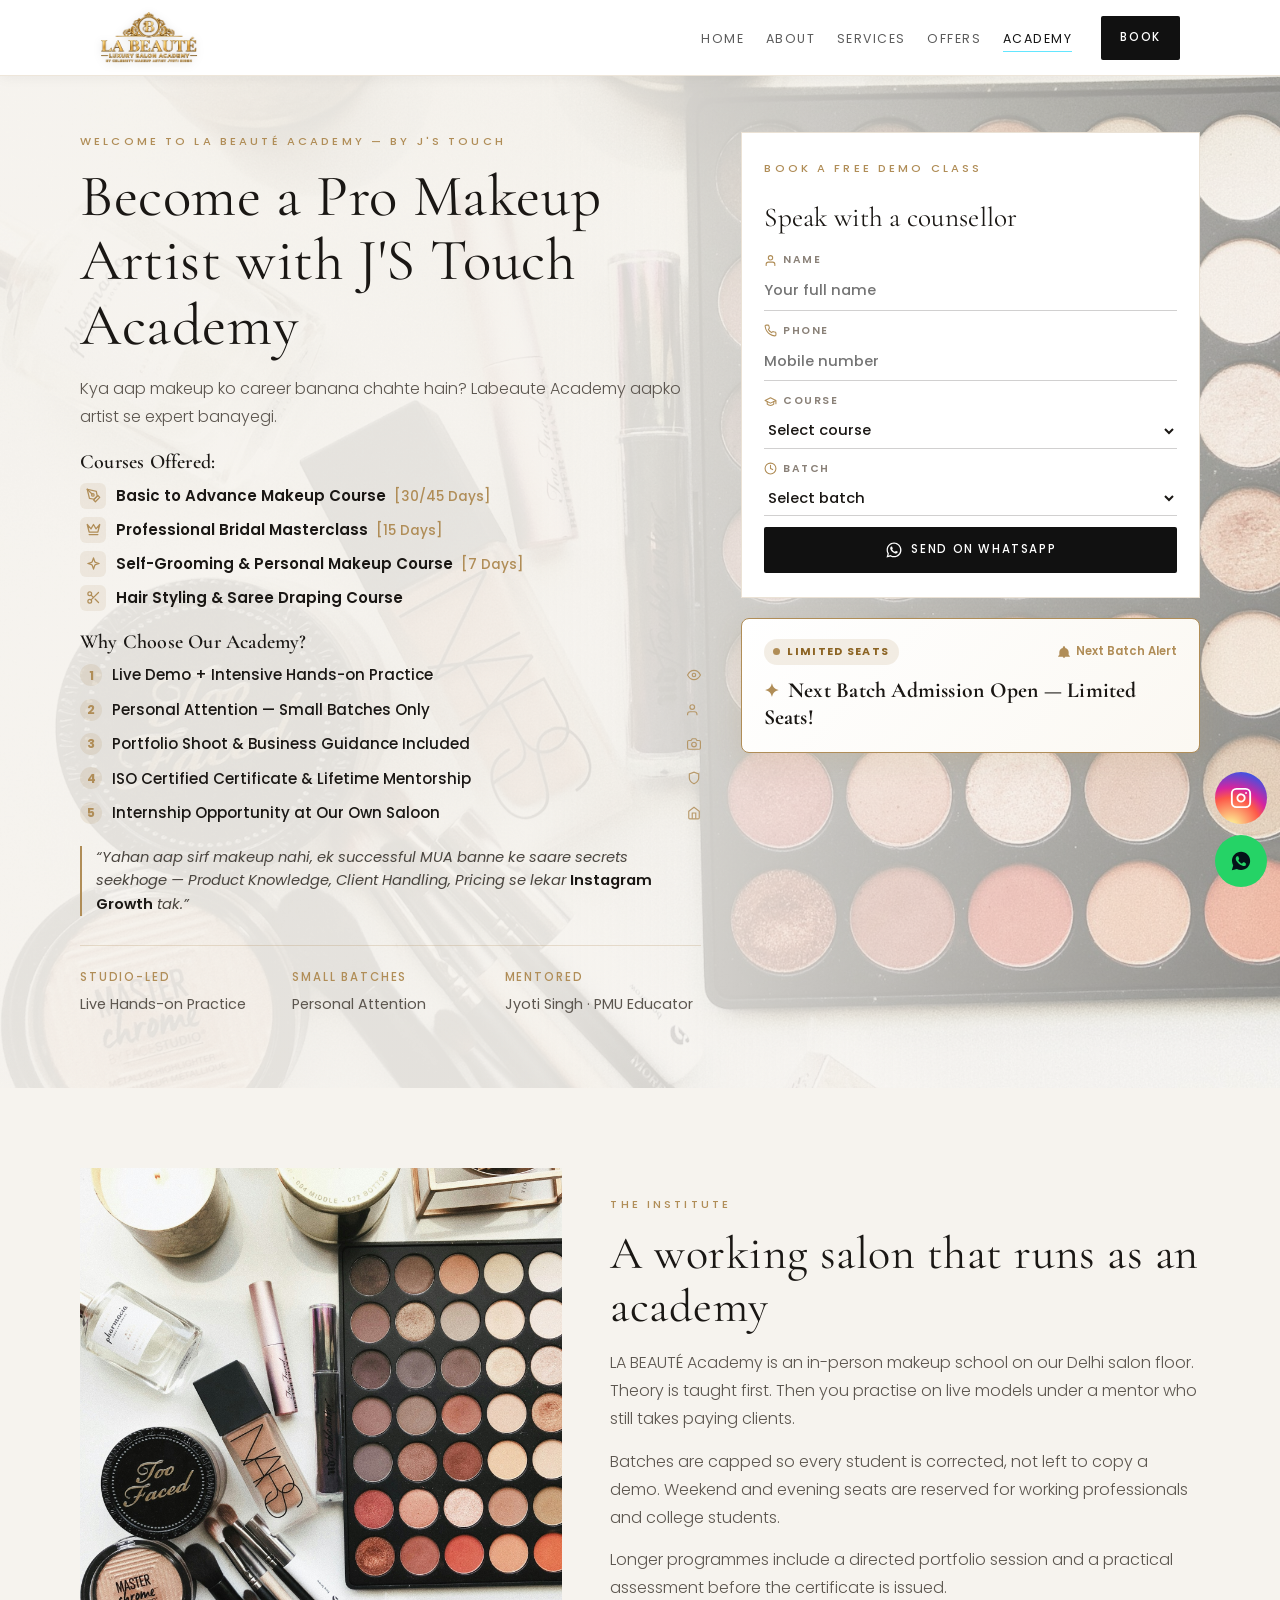
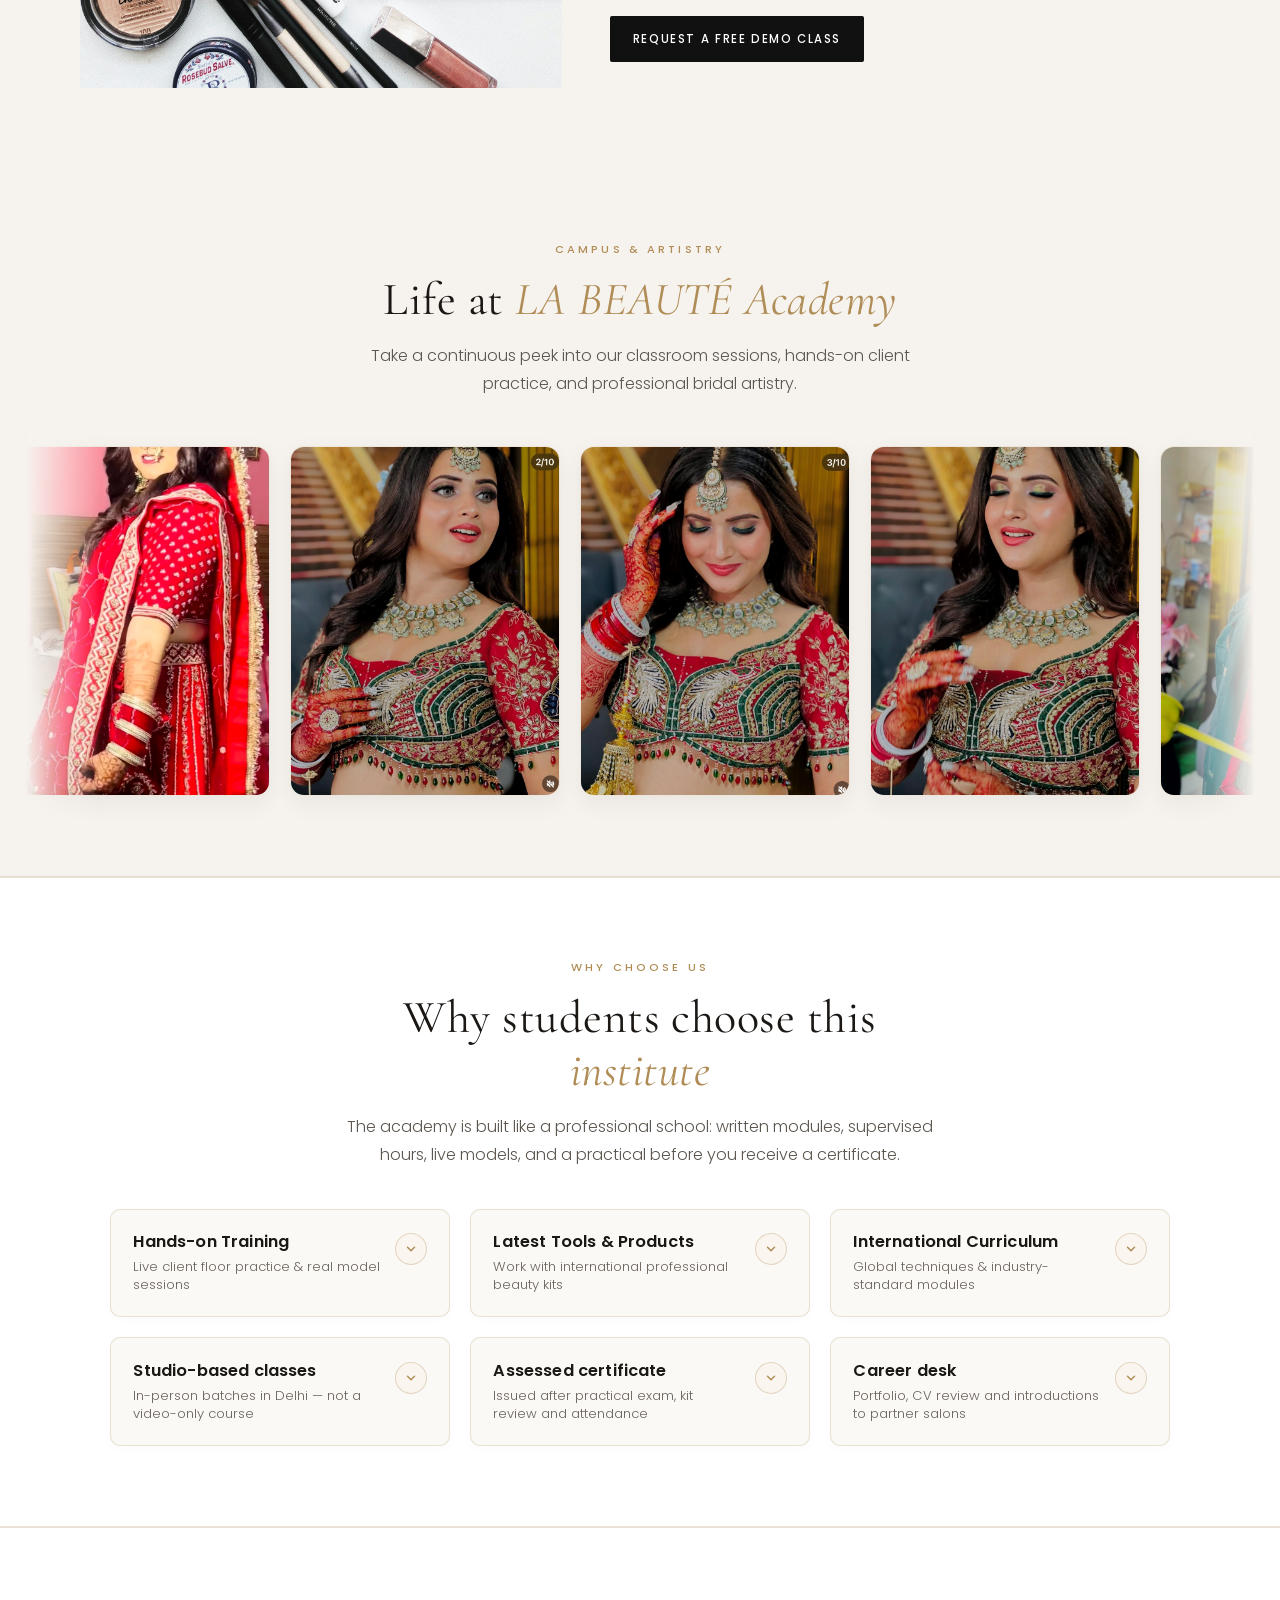
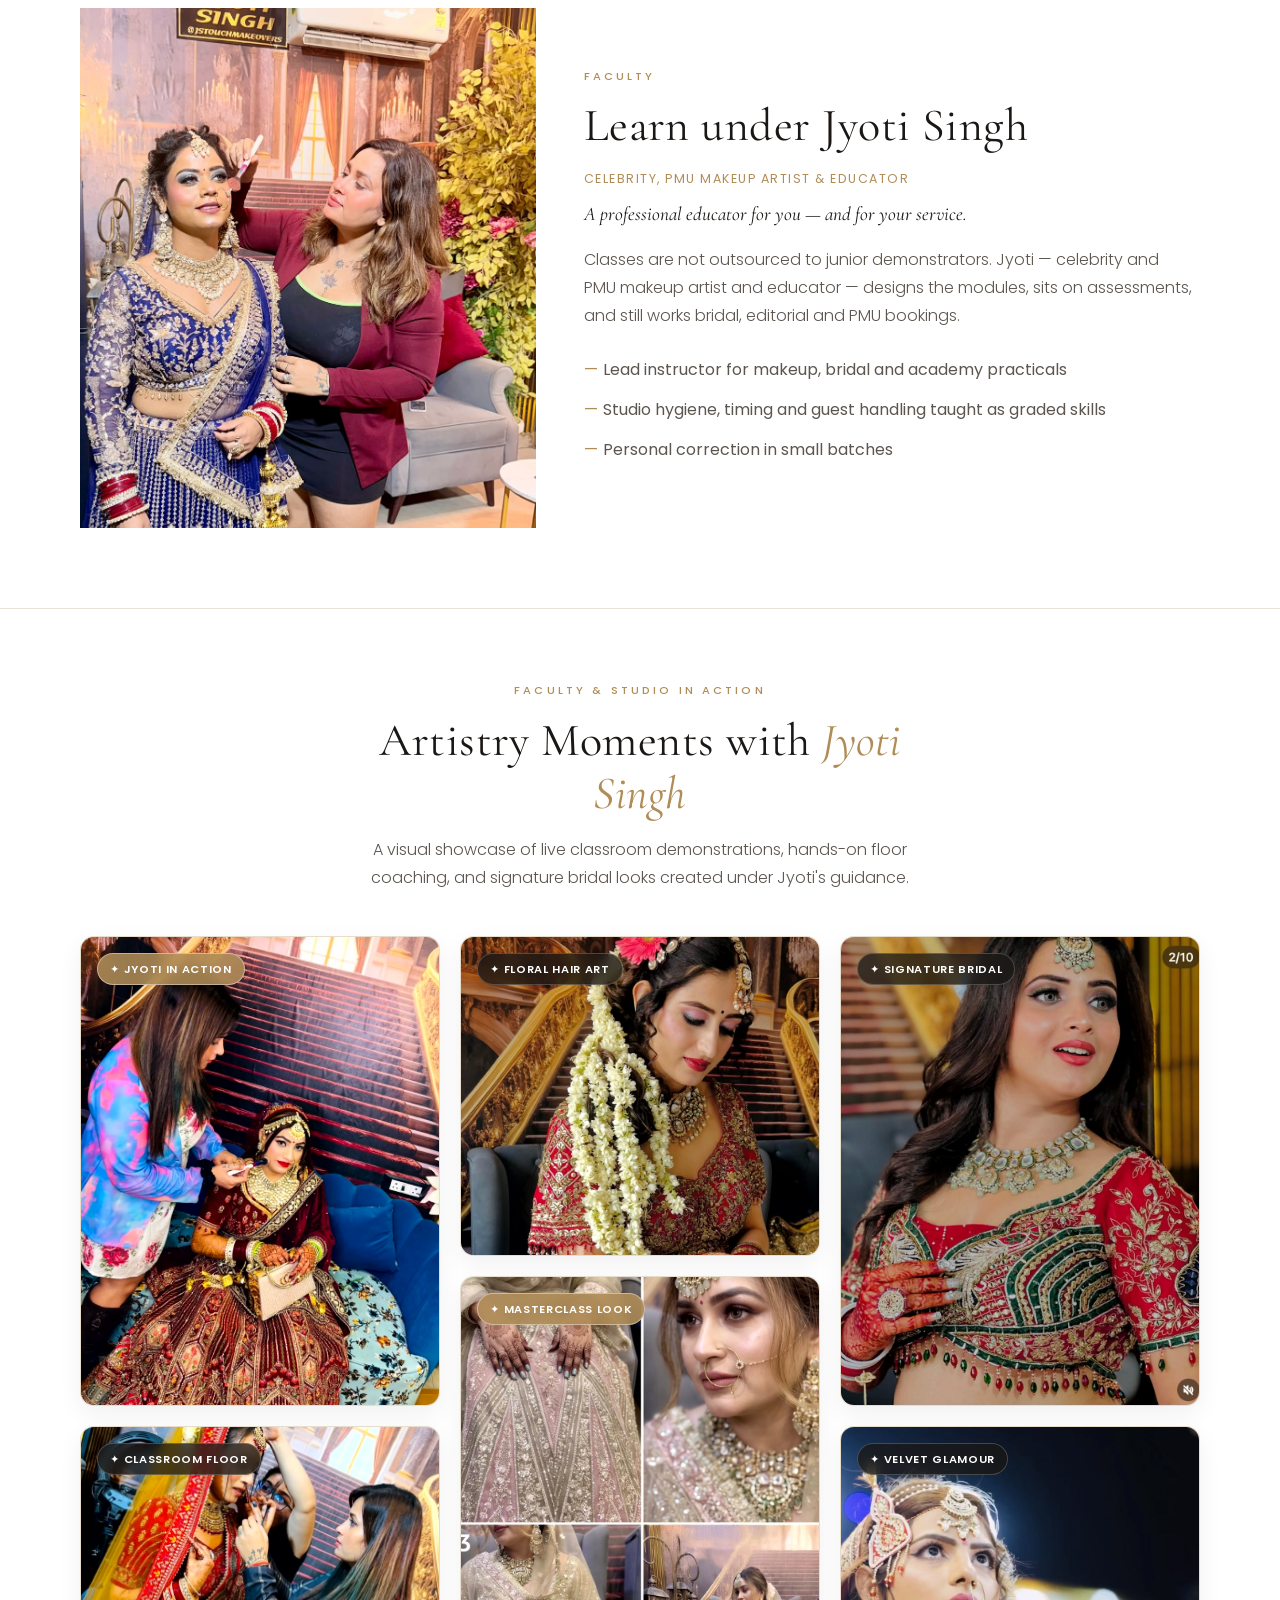
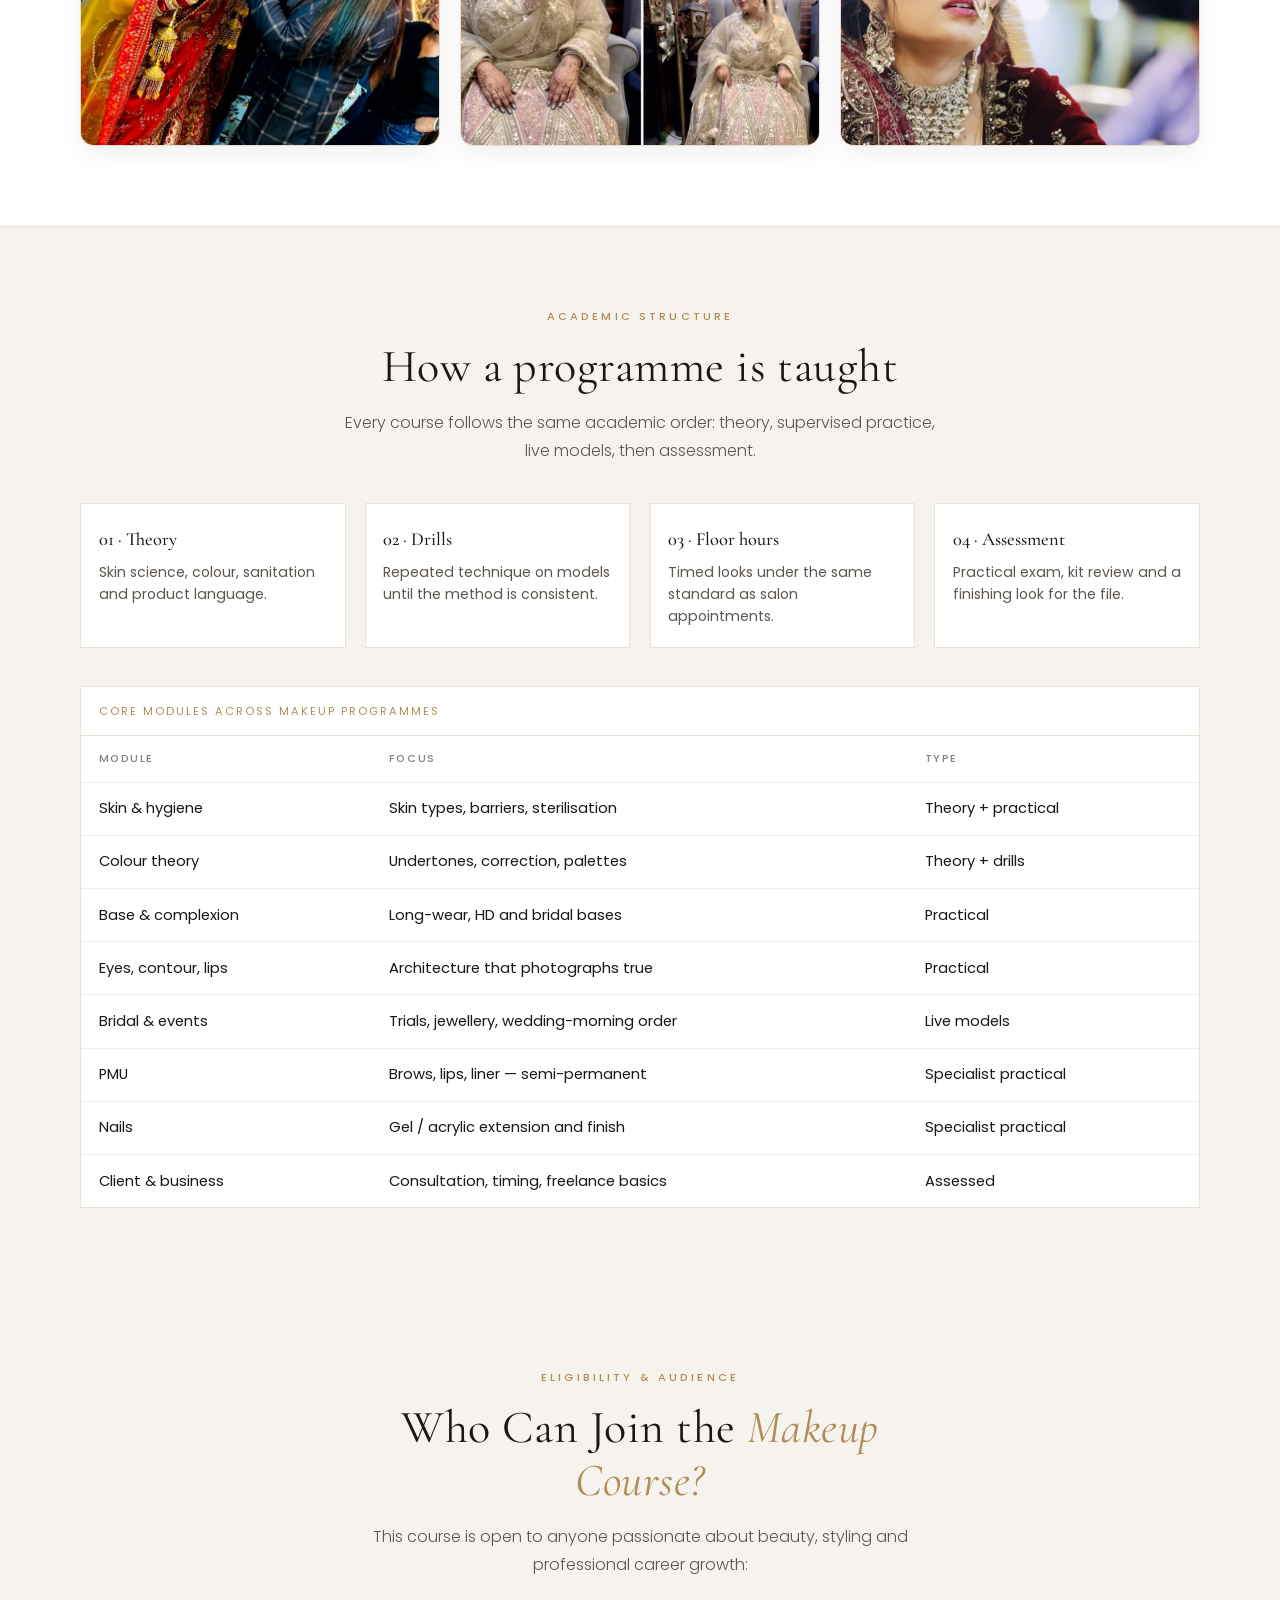
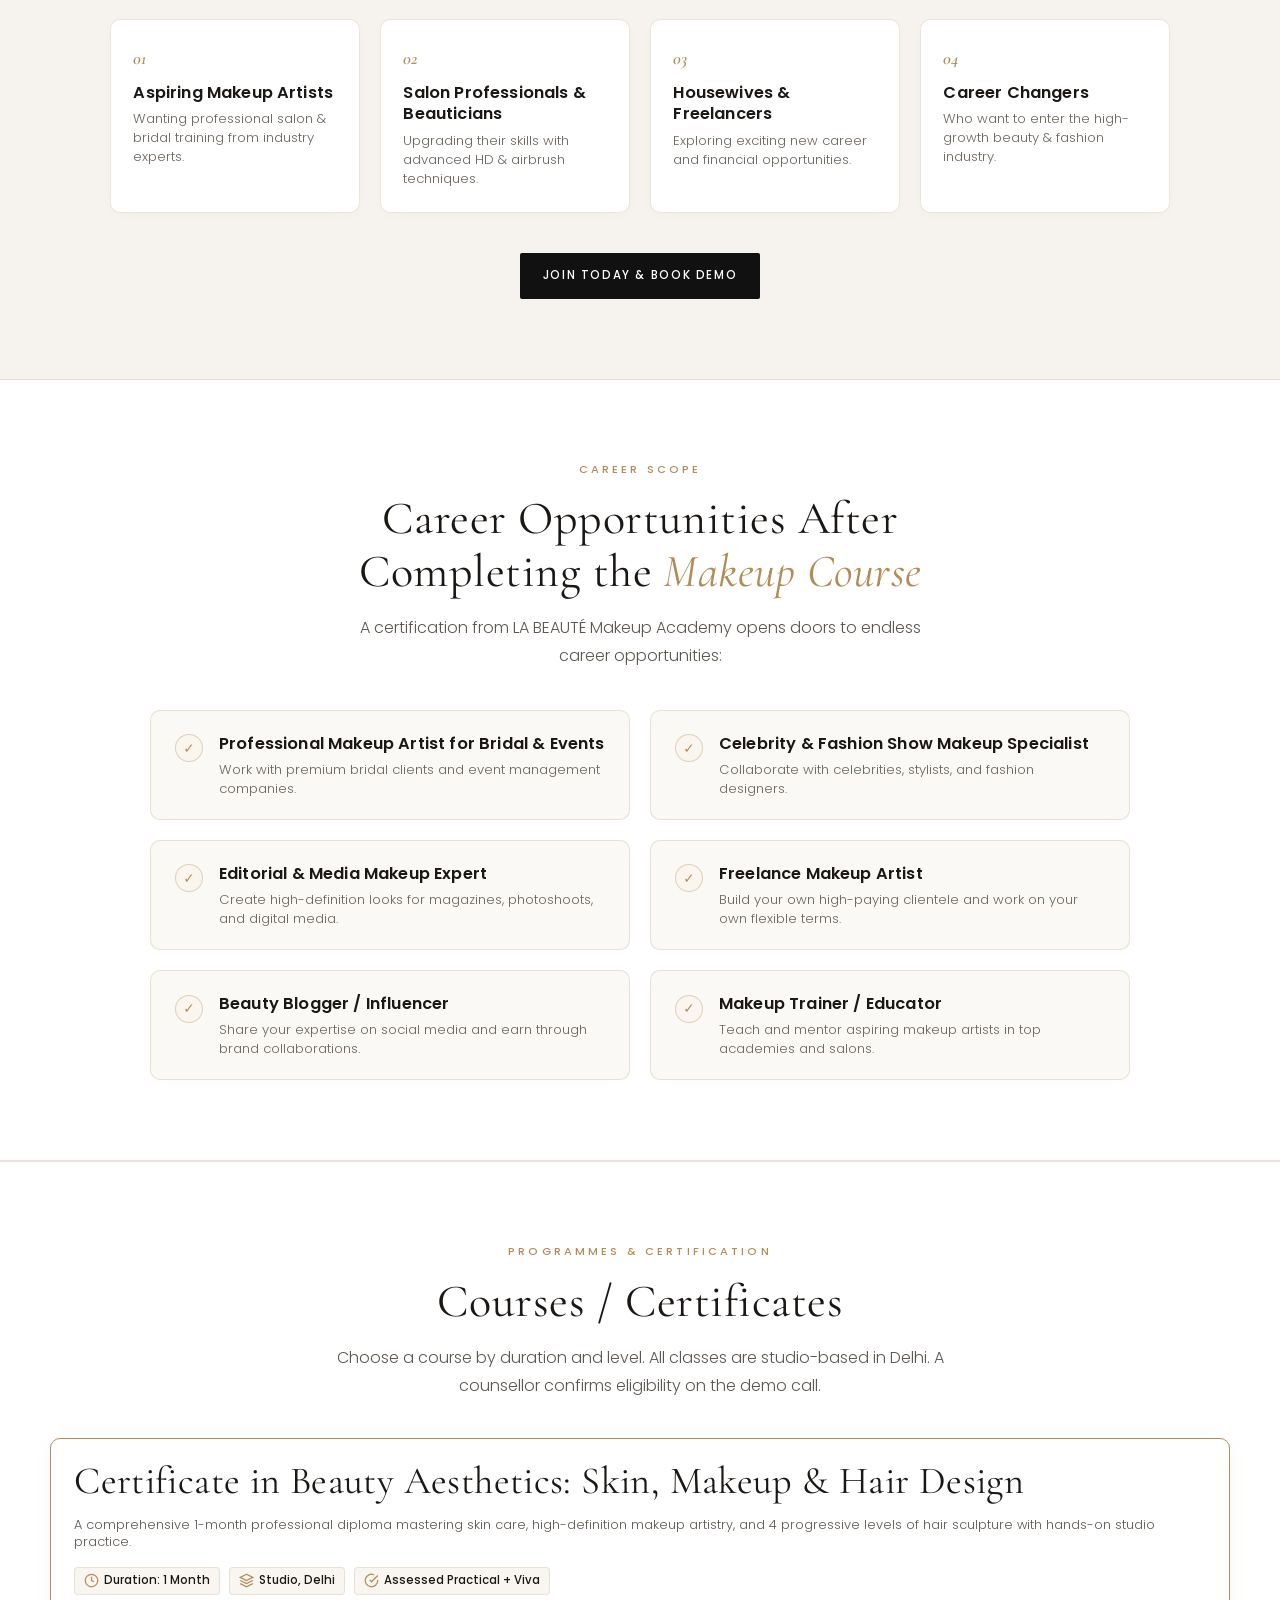
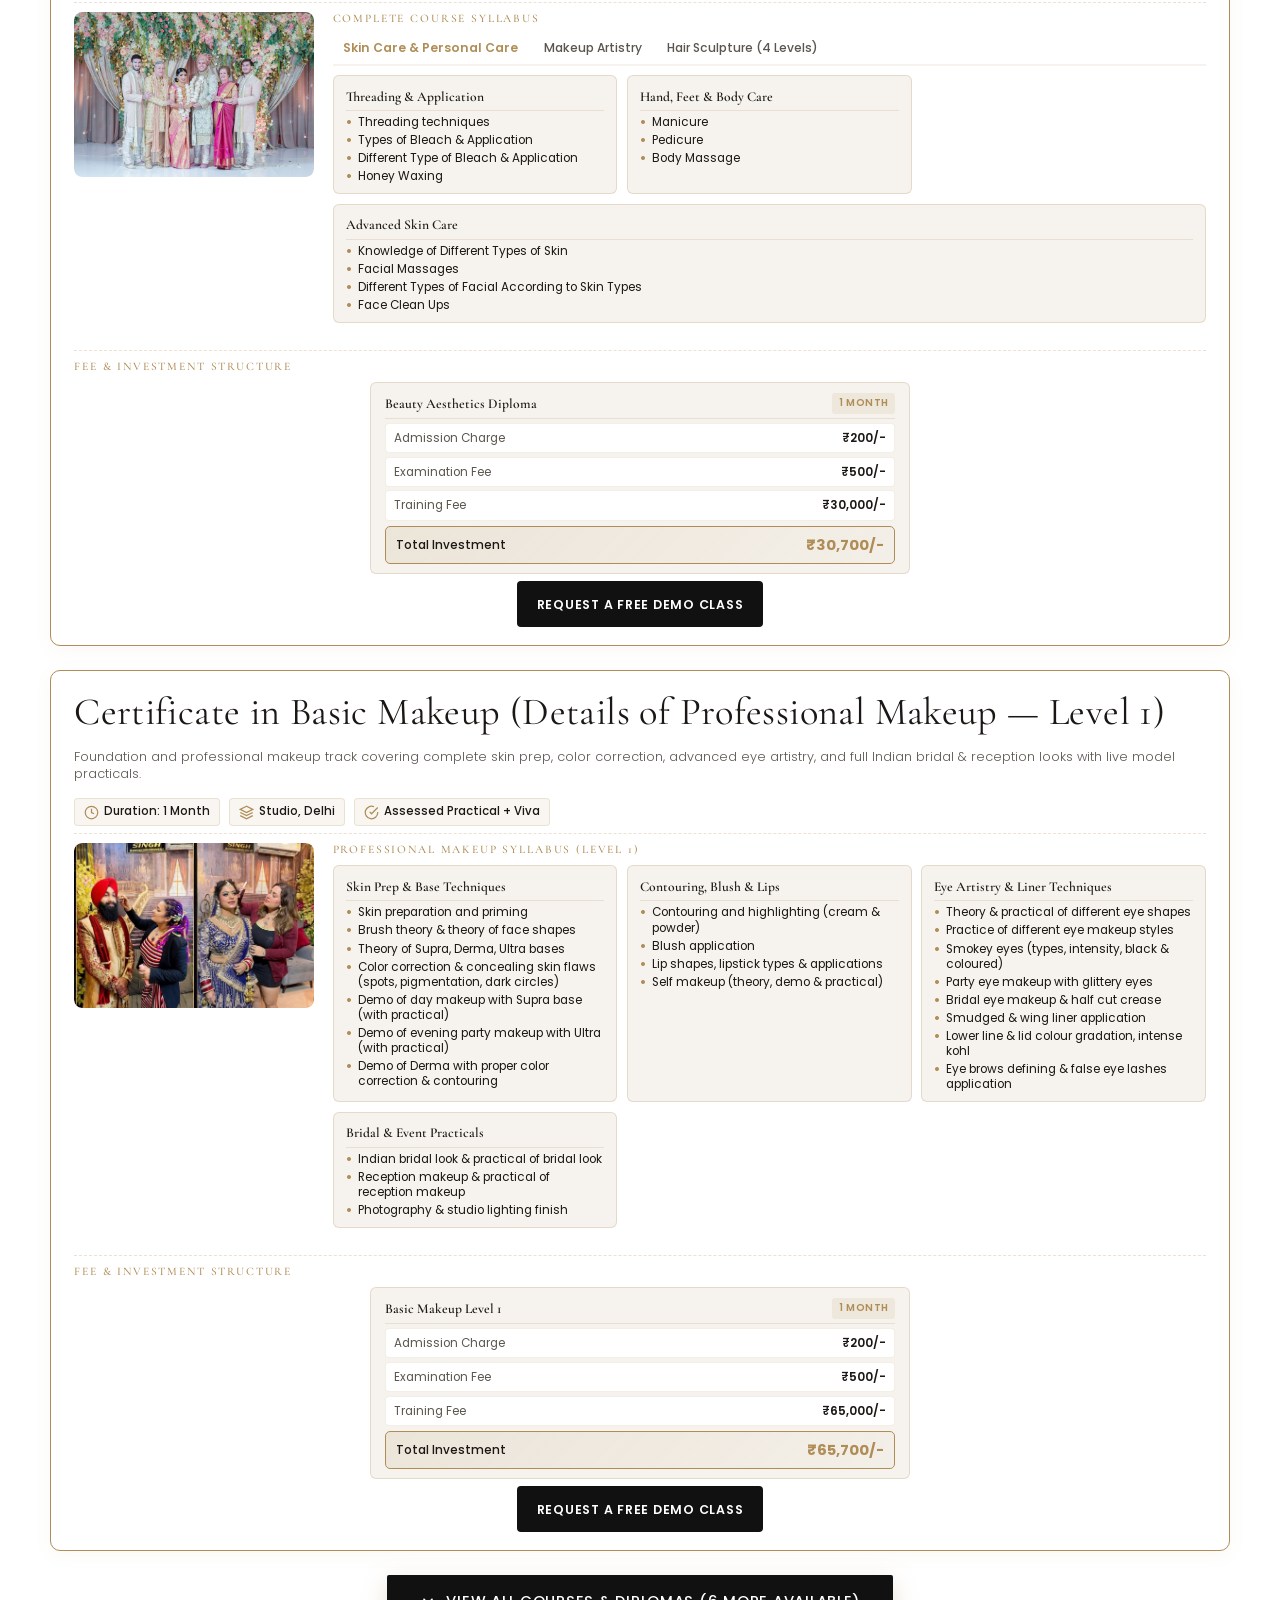
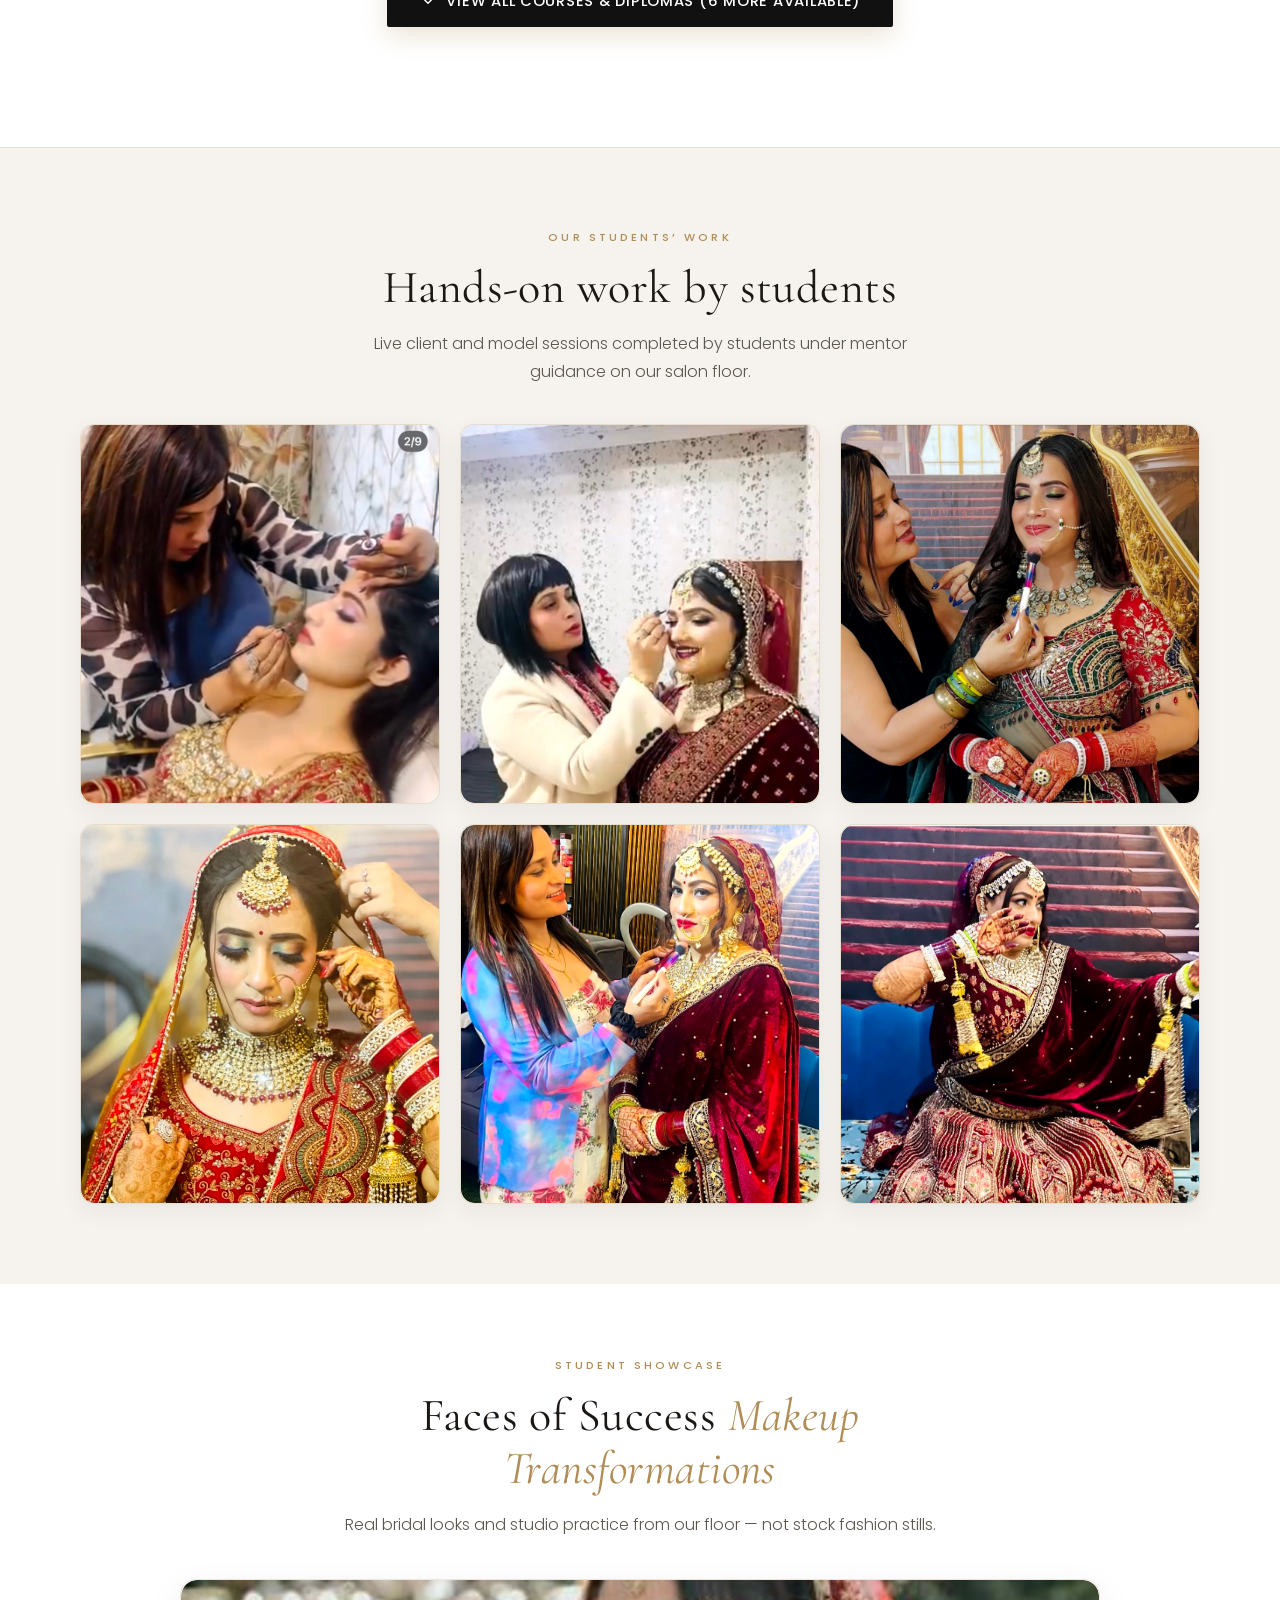
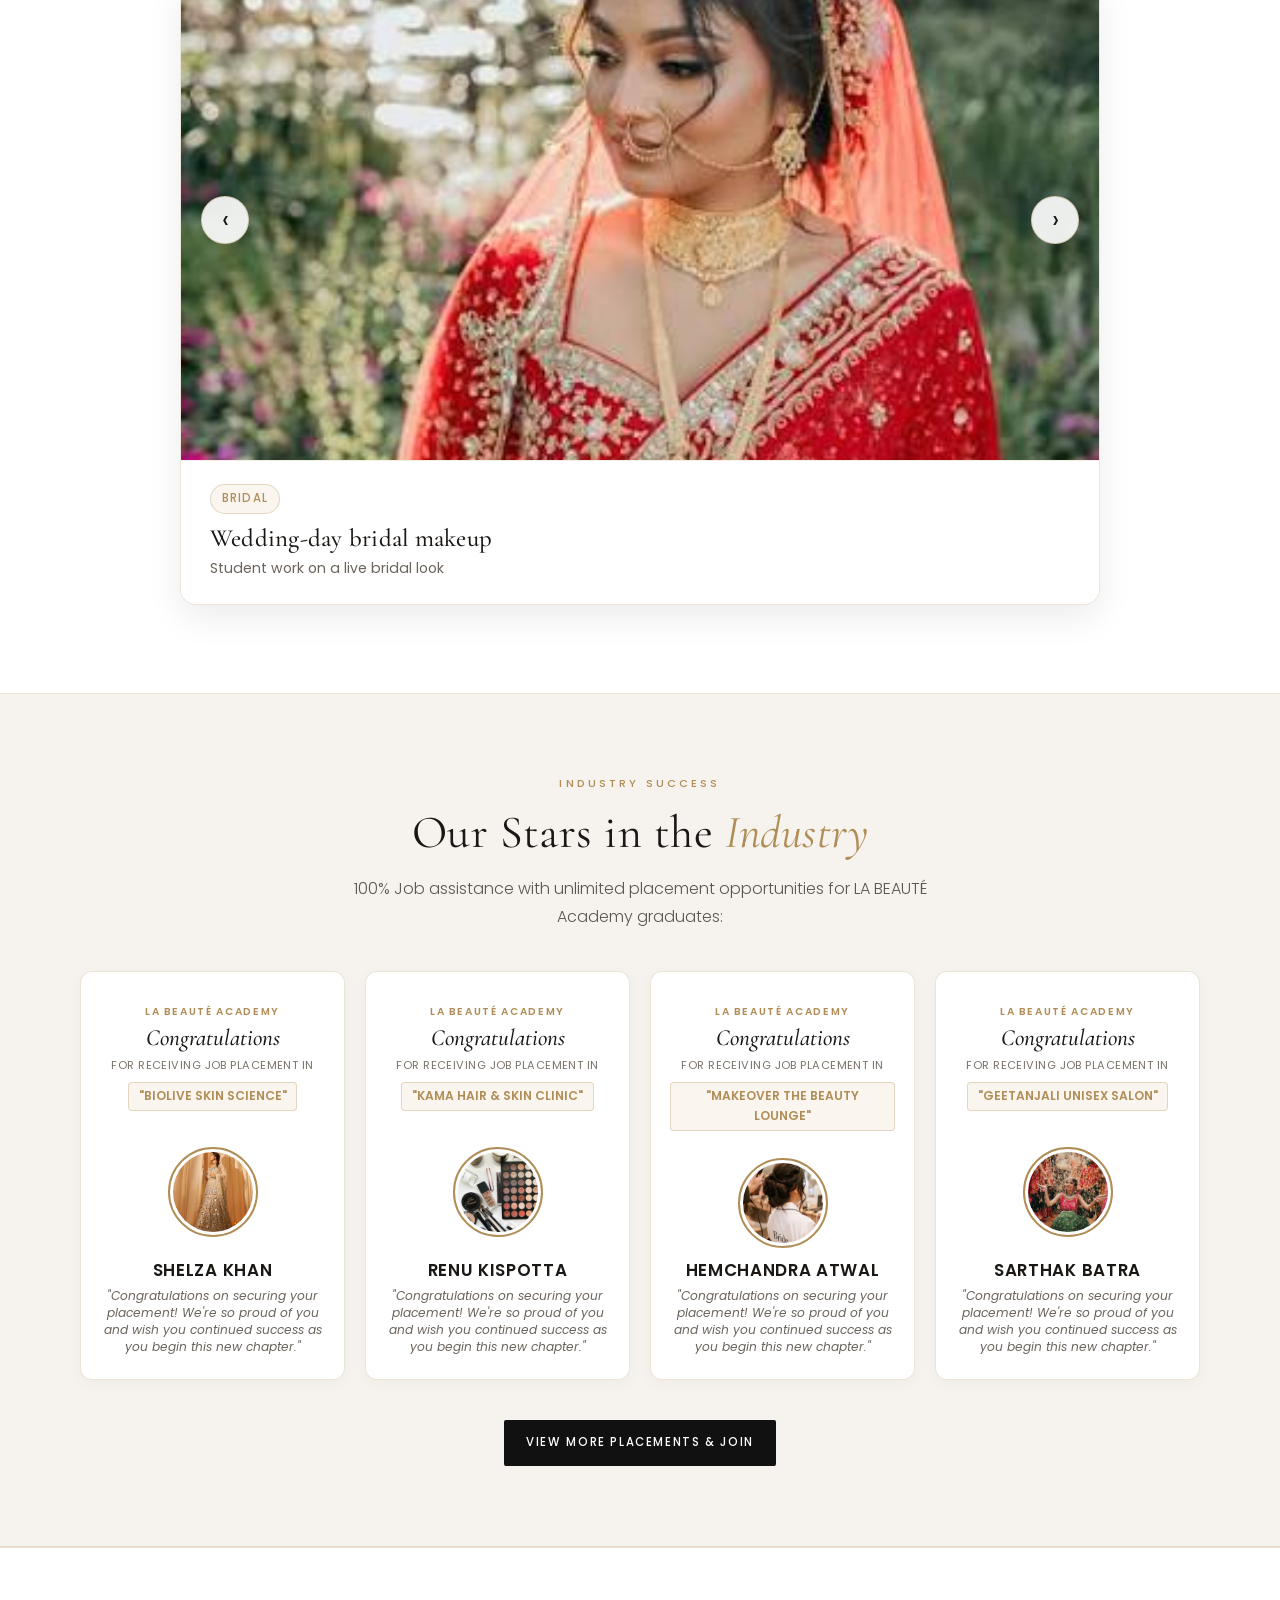
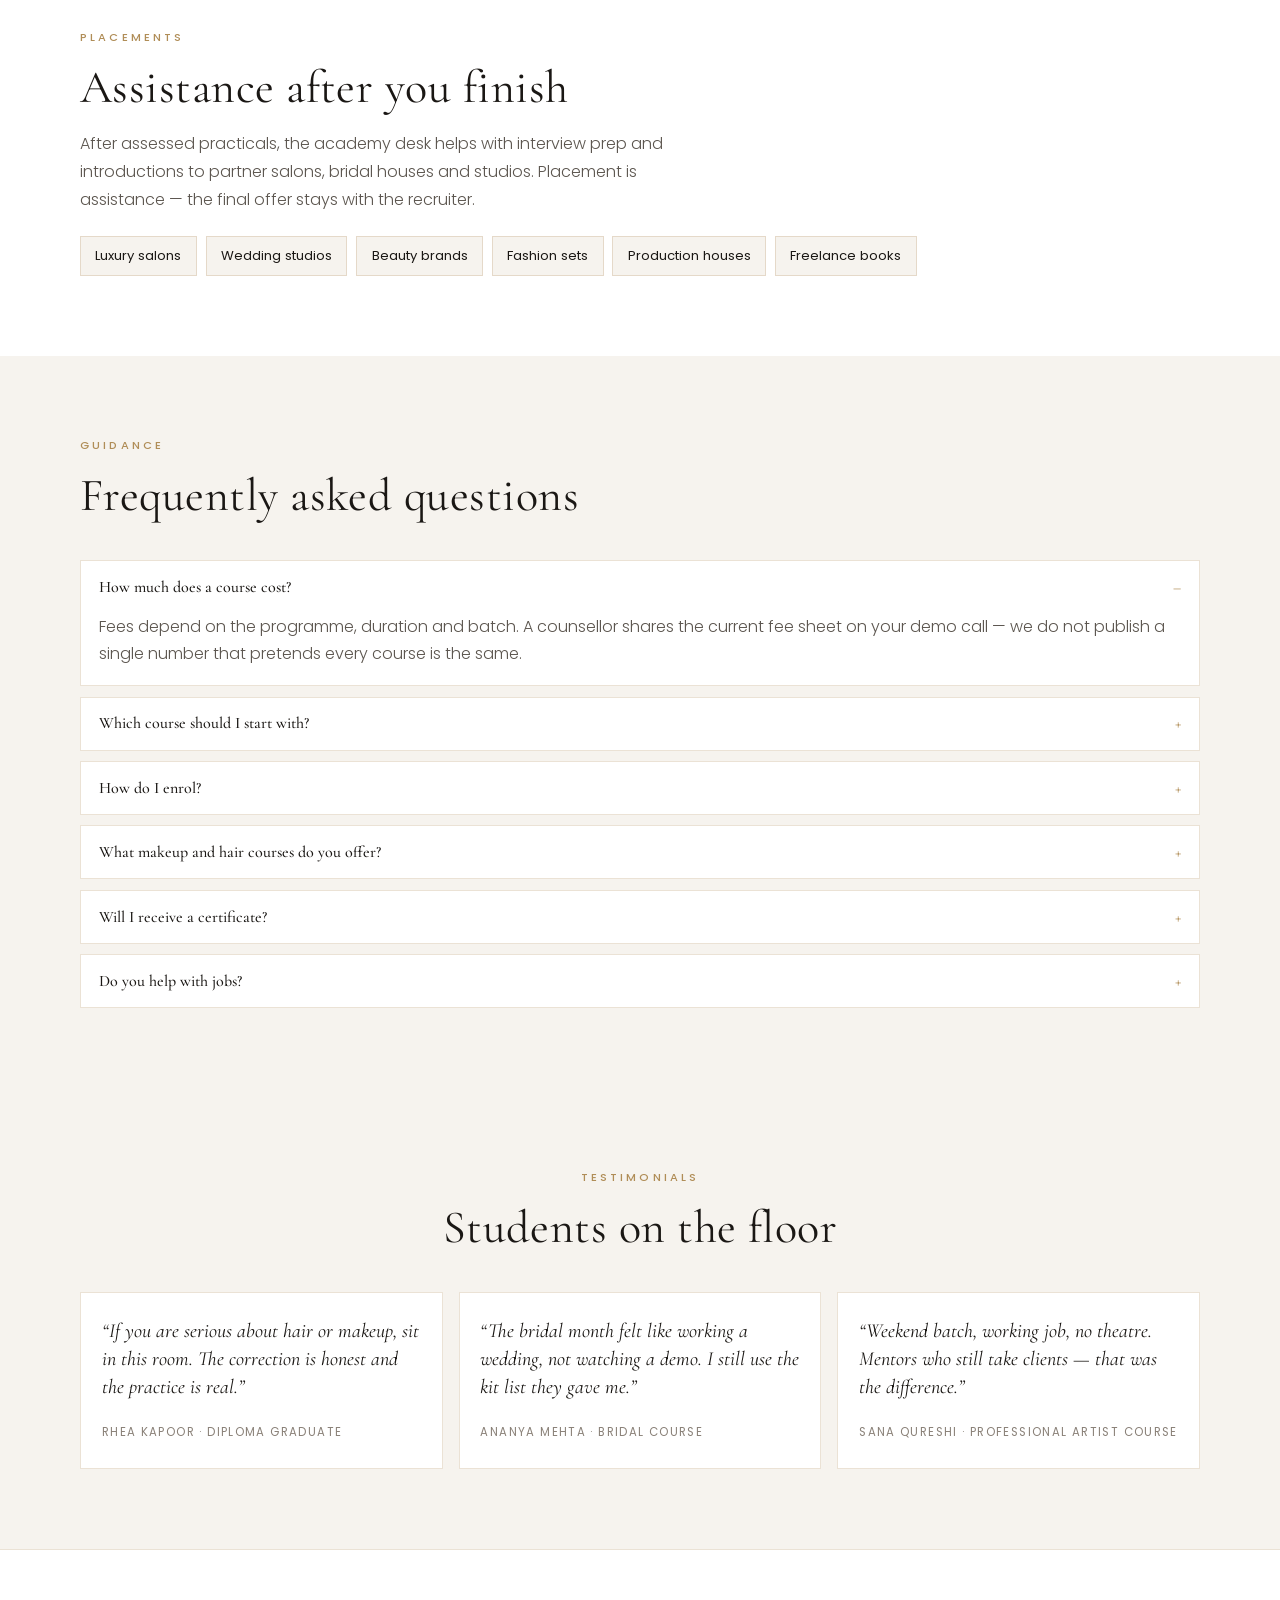
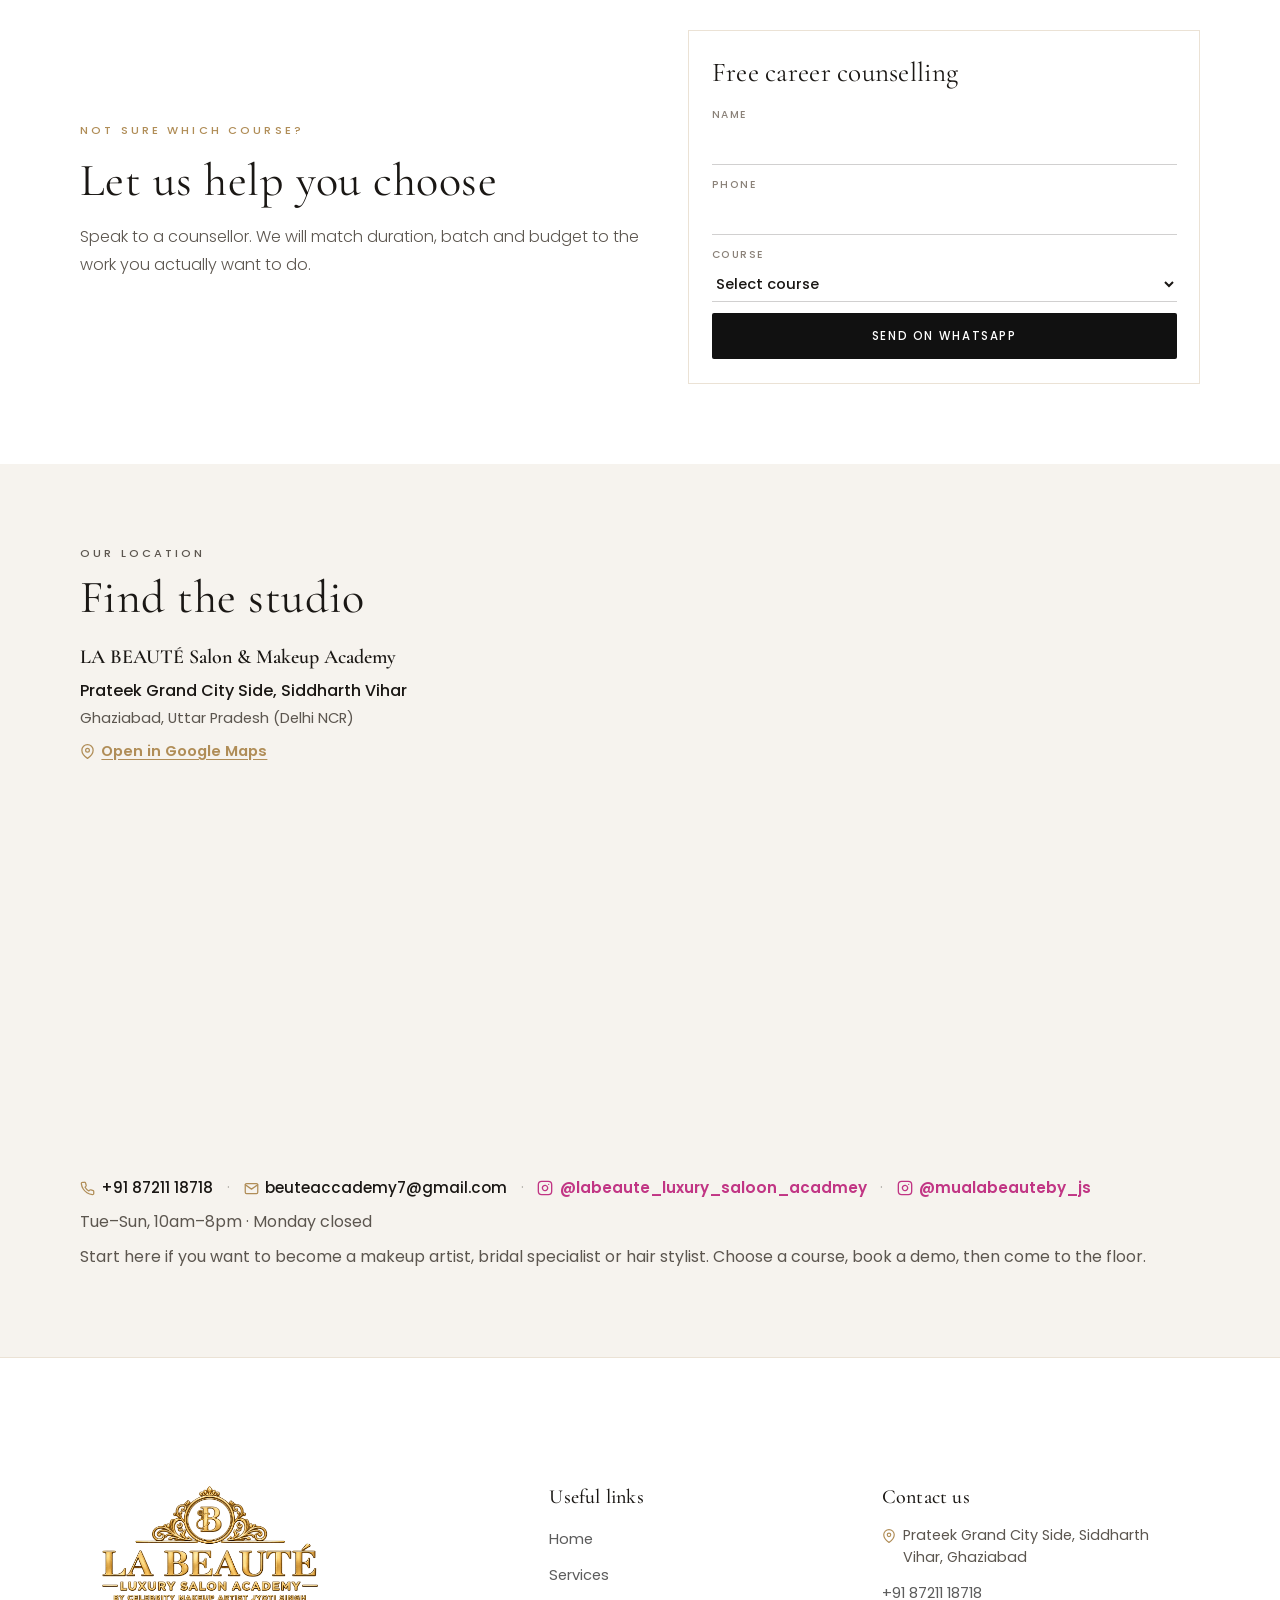
==== commit b932878c: "Remove floating google map card button from hero section and clean up map layout" ====
--- a/academy.html
+++ b/academy.html
@@ -2942,25 +2942,17 @@
         <p class="ac-kicker">Our location</p>
         <h2 class="ac-title">Find the studio</h2>
         <address class="lk-loc__address">
-          <a class="lk-loc__card-link" href="https://www.google.com/maps/place/La%E2%80%99beauty+luxury+salon+%26+Academy/@28.647372,77.411829,17z/data=!3m1!4b1!4m6!3m5!1s0x390cf17f84acb3c9:0xa833065d935297d4!8m2!3d28.647372!4d77.411829" target="_blank" rel="noopener noreferrer" title="Open address in Google Maps">
-            <strong>LA BEAUTÉ Salon &amp; Makeup Academy</strong><br>
-            <span class="lk-loc__street">Prateek Grand City Side, Siddharth Vihar</span><br>
-            <span class="lk-loc__city">Ghaziabad, Uttar Pradesh (Delhi NCR)</span>
-          </a><br>
+          <strong>LA BEAUTÉ Salon &amp; Makeup Academy</strong><br>
+          <span class="lk-loc__street">Prateek Grand City Side, Siddharth Vihar</span><br>
+          <span class="lk-loc__city">Ghaziabad, Uttar Pradesh (Delhi NCR)</span><br>
           <a class="lk-loc__map-cta" href="https://www.google.com/maps/place/La%E2%80%99beauty+luxury+salon+%26+Academy/@28.647372,77.411829,17z/data=!3m1!4b1!4m6!3m5!1s0x390cf17f84acb3c9:0xa833065d935297d4!8m2!3d28.647372!4d77.411829" target="_blank" rel="noopener noreferrer">
             <svg width="15" height="15" viewBox="0 0 24 24" fill="none" stroke="currentColor" stroke-width="2" stroke-linecap="round" stroke-linejoin="round" aria-hidden="true"><path d="M21 10c0 7-9 13-9 13s-9-6-9-13a9 9 0 0 1 18 0z"/><circle cx="12" cy="10" r="3"/></svg>
             <span>Open in Google Maps</span>
           </a>
         </address>
-        <div class="lk-map-wrapper">
-          <iframe class="lk-map" title="LA BEAUTÉ on Google Maps"
-            src="https://maps.google.com/maps?q=La%E2%80%99beauty%20luxury%20salon%20%26%20Academy%20Ghaziabad&amp;t=&amp;z=16&amp;ie=UTF8&amp;iwloc=&amp;output=embed" loading="lazy"
-            referrerpolicy="no-referrer-when-downgrade" allowfullscreen></iframe>
-          <a class="lk-map-open-btn" href="https://www.google.com/maps/place/La%E2%80%99beauty+luxury+salon+%26+Academy/@28.647372,77.411829,17z/data=!3m1!4b1!4m6!3m5!1s0x390cf17f84acb3c9:0xa833065d935297d4!8m2!3d28.647372!4d77.411829" target="_blank" rel="noopener noreferrer">
-            <svg width="15" height="15" viewBox="0 0 24 24" fill="none" stroke="currentColor" stroke-width="2" stroke-linecap="round" stroke-linejoin="round" aria-hidden="true"><path d="M21 10c0 7-9 13-9 13s-9-6-9-13a9 9 0 0 1 18 0z"/><circle cx="12" cy="10" r="3"/></svg>
-            <span>Open Full Address in Google Maps ↗</span>
-          </a>
-        </div>
+        <iframe class="lk-map" title="LA BEAUTÉ on Google Maps"
+          src="https://maps.google.com/maps?q=La%E2%80%99beauty%20luxury%20salon%20%26%20Academy%20Ghaziabad&amp;t=&amp;z=16&amp;ie=UTF8&amp;iwloc=&amp;output=embed" loading="lazy"
+          referrerpolicy="no-referrer-when-downgrade" allowfullscreen></iframe>
         <p class="lk-loc__contacts">
           <a class="lk-loc__link" href="tel:+918721118718">
             <svg width="15" height="15" viewBox="0 0 24 24" fill="none" stroke="currentColor" stroke-width="2"
--- a/minimal.css
+++ b/minimal.css
@@ -881,54 +881,6 @@
 
 .lux-map-link:hover {
   color: #1a1714;
-}
-
-.lux-loc__card-link {
-  display: inline-block;
-  color: inherit !important;
-  text-decoration: none !important;
-  transition: opacity 0.2s ease;
-}
-
-.lux-loc__card-link:hover {
-  opacity: 0.85;
-}
-
-.lux-map-open-btn {
-  position: absolute;
-  bottom: 1.2rem;
-  left: 1.2rem;
-  z-index: 5;
-  display: inline-flex;
-  align-items: center;
-  gap: 0.5rem;
-  padding: 0.65rem 1.1rem;
-  background: #ffffff;
-  color: #1a1714 !important;
-  border: 1px solid rgba(26, 23, 20, 0.15);
-  border-radius: 6px;
-  font-size: 0.84rem;
-  font-weight: 600;
-  text-decoration: none;
-  box-shadow: 0 4px 16px rgba(0, 0, 0, 0.15);
-  transition: all 0.2s ease;
-}
-
-.lux-map-open-btn svg {
-  color: #b08d57;
-  flex-shrink: 0;
-}
-
-.lux-map-open-btn:hover {
-  background: #1a1714;
-  color: #ffffff !important;
-  border-color: #1a1714;
-  box-shadow: 0 6px 20px rgba(0, 0, 0, 0.25);
-  transform: translateY(-2px);
-}
-
-.lux-map-open-btn:hover svg {
-  color: #ffffff;
 }
 
 .footer__addr-item {
--- a/academy.css
+++ b/academy.css
@@ -755,65 +755,6 @@
 
 .lk-loc__map-cta:hover {
   color: var(--ink, #1a1714);
-}
-
-.lk-loc__card-link {
-  display: inline-block;
-  color: inherit !important;
-  text-decoration: none !important;
-  transition: opacity 0.2s ease;
-}
-
-.lk-loc__card-link:hover {
-  opacity: 0.85;
-}
-
-.lk-map-wrapper {
-  position: relative;
-  margin: 1.4rem 0 1.6rem;
-  border-radius: 8px;
-  overflow: hidden;
-}
-
-.lk-map-wrapper .lk-map {
-  margin: 0;
-}
-
-.lk-map-open-btn {
-  position: absolute;
-  bottom: 1.2rem;
-  left: 1.2rem;
-  z-index: 5;
-  display: inline-flex;
-  align-items: center;
-  gap: 0.5rem;
-  padding: 0.65rem 1.1rem;
-  background: #ffffff;
-  color: #1a1714 !important;
-  border: 1px solid rgba(26, 23, 20, 0.15);
-  border-radius: 6px;
-  font-size: 0.84rem;
-  font-weight: 600;
-  text-decoration: none;
-  box-shadow: 0 4px 16px rgba(0, 0, 0, 0.15);
-  transition: all 0.2s ease;
-}
-
-.lk-map-open-btn svg {
-  color: #b08d57;
-  flex-shrink: 0;
-}
-
-.lk-map-open-btn:hover {
-  background: #1a1714;
-  color: #ffffff !important;
-  border-color: #1a1714;
-  box-shadow: 0 6px 20px rgba(0, 0, 0, 0.25);
-  transform: translateY(-2px);
-}
-
-.lk-map-open-btn:hover svg {
-  color: #ffffff;
 }
 
 .footer__addr-item {
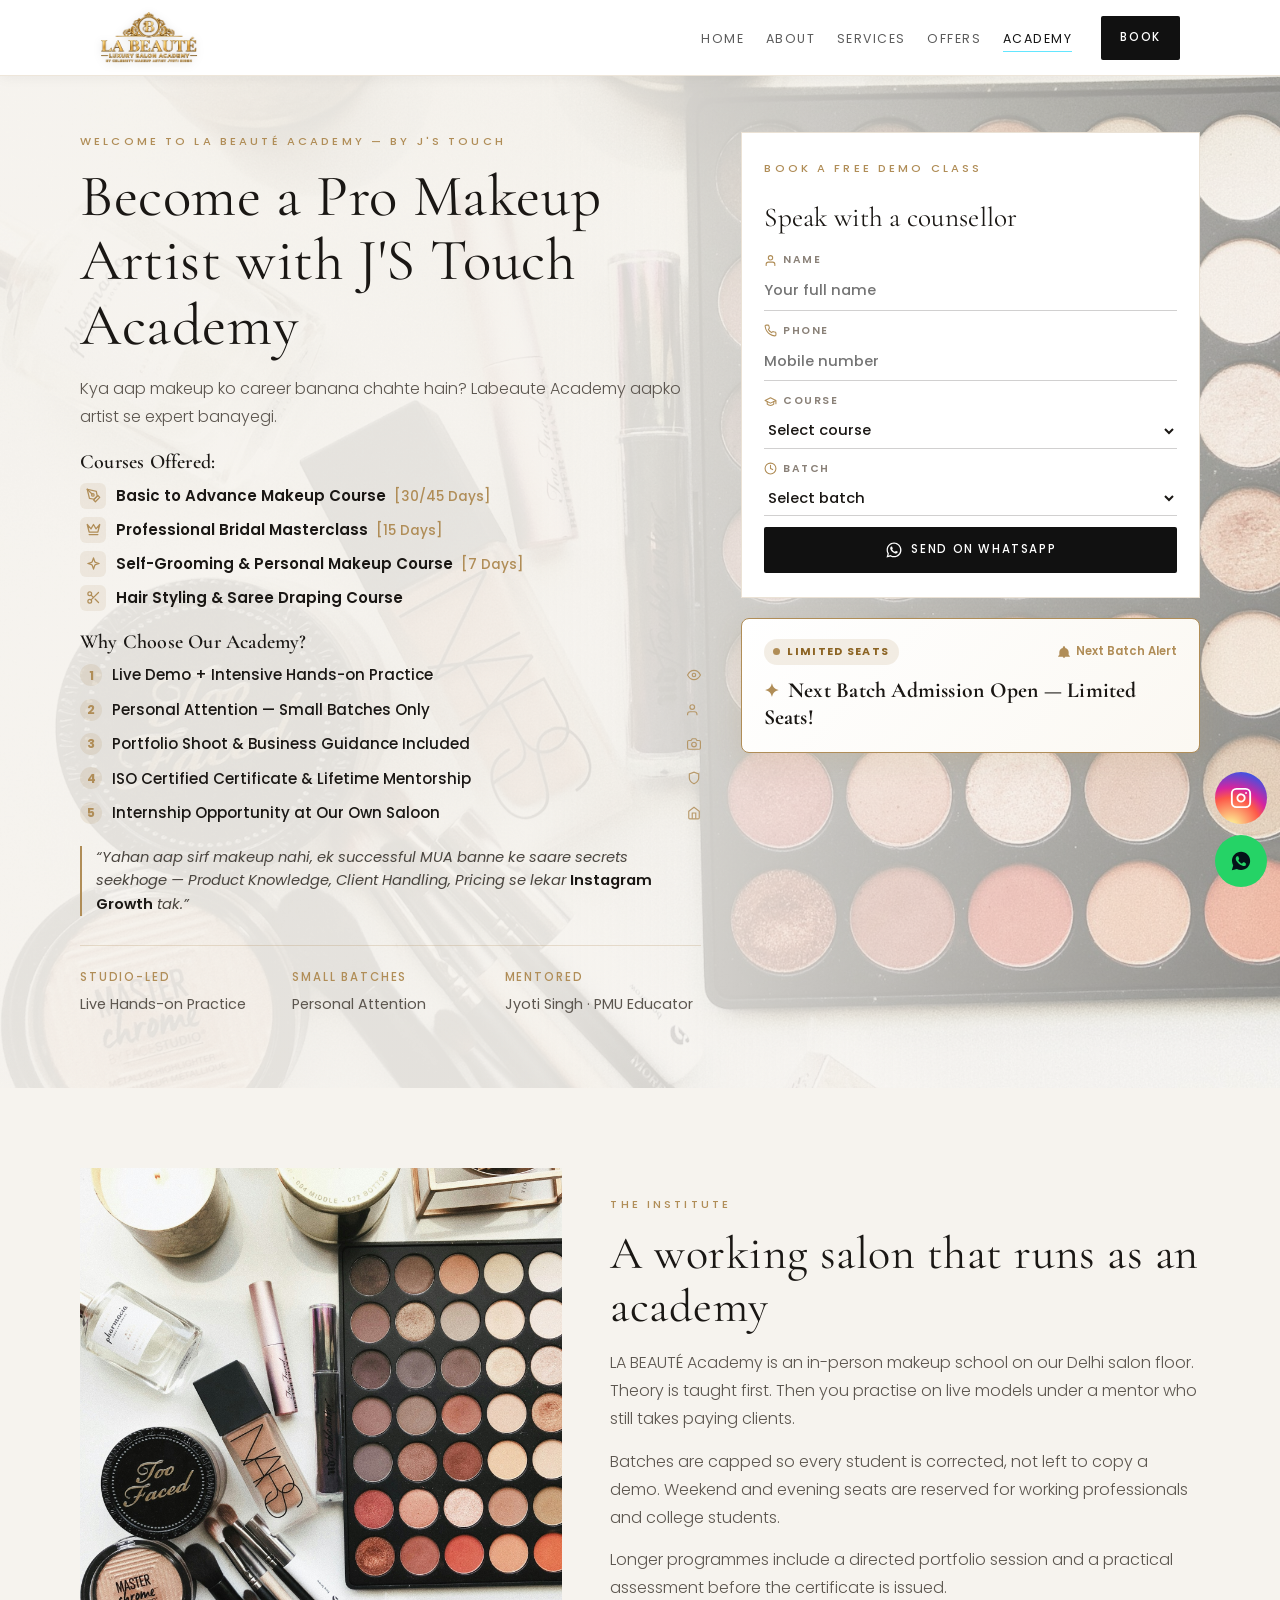
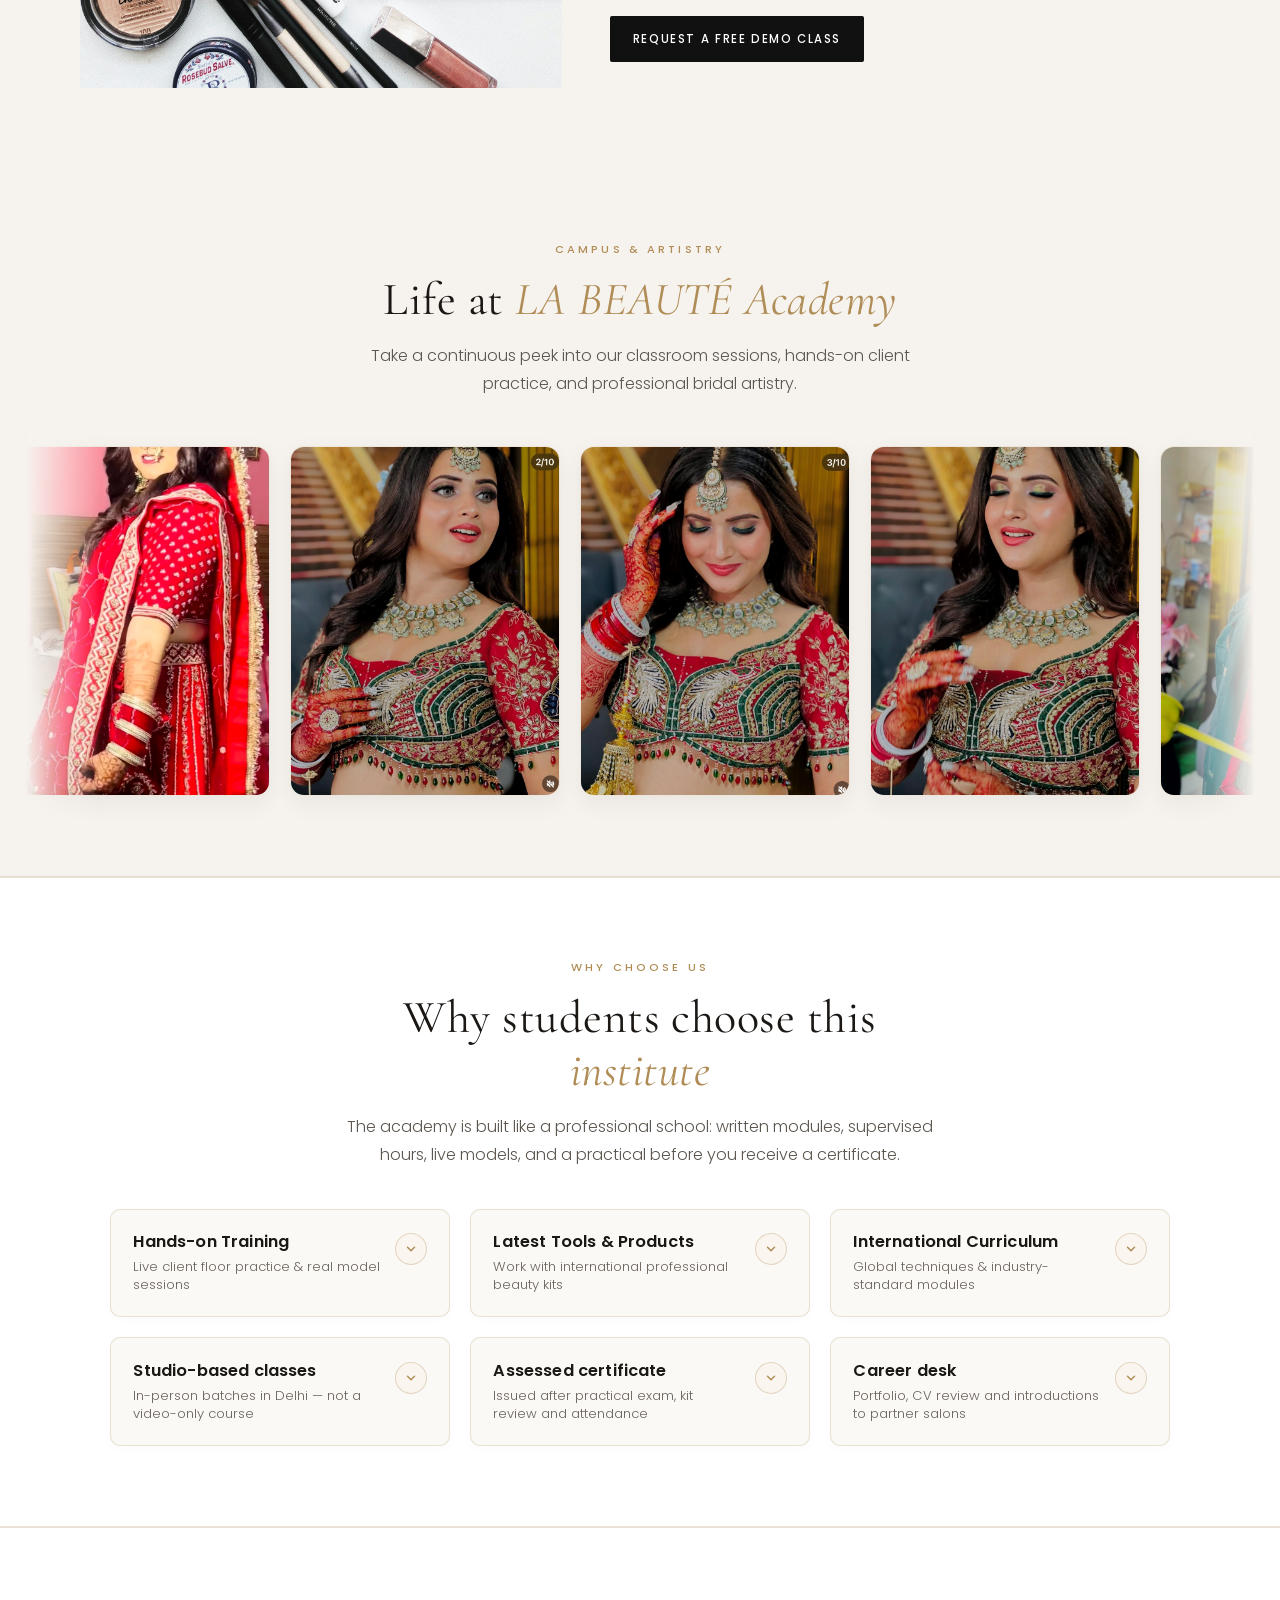
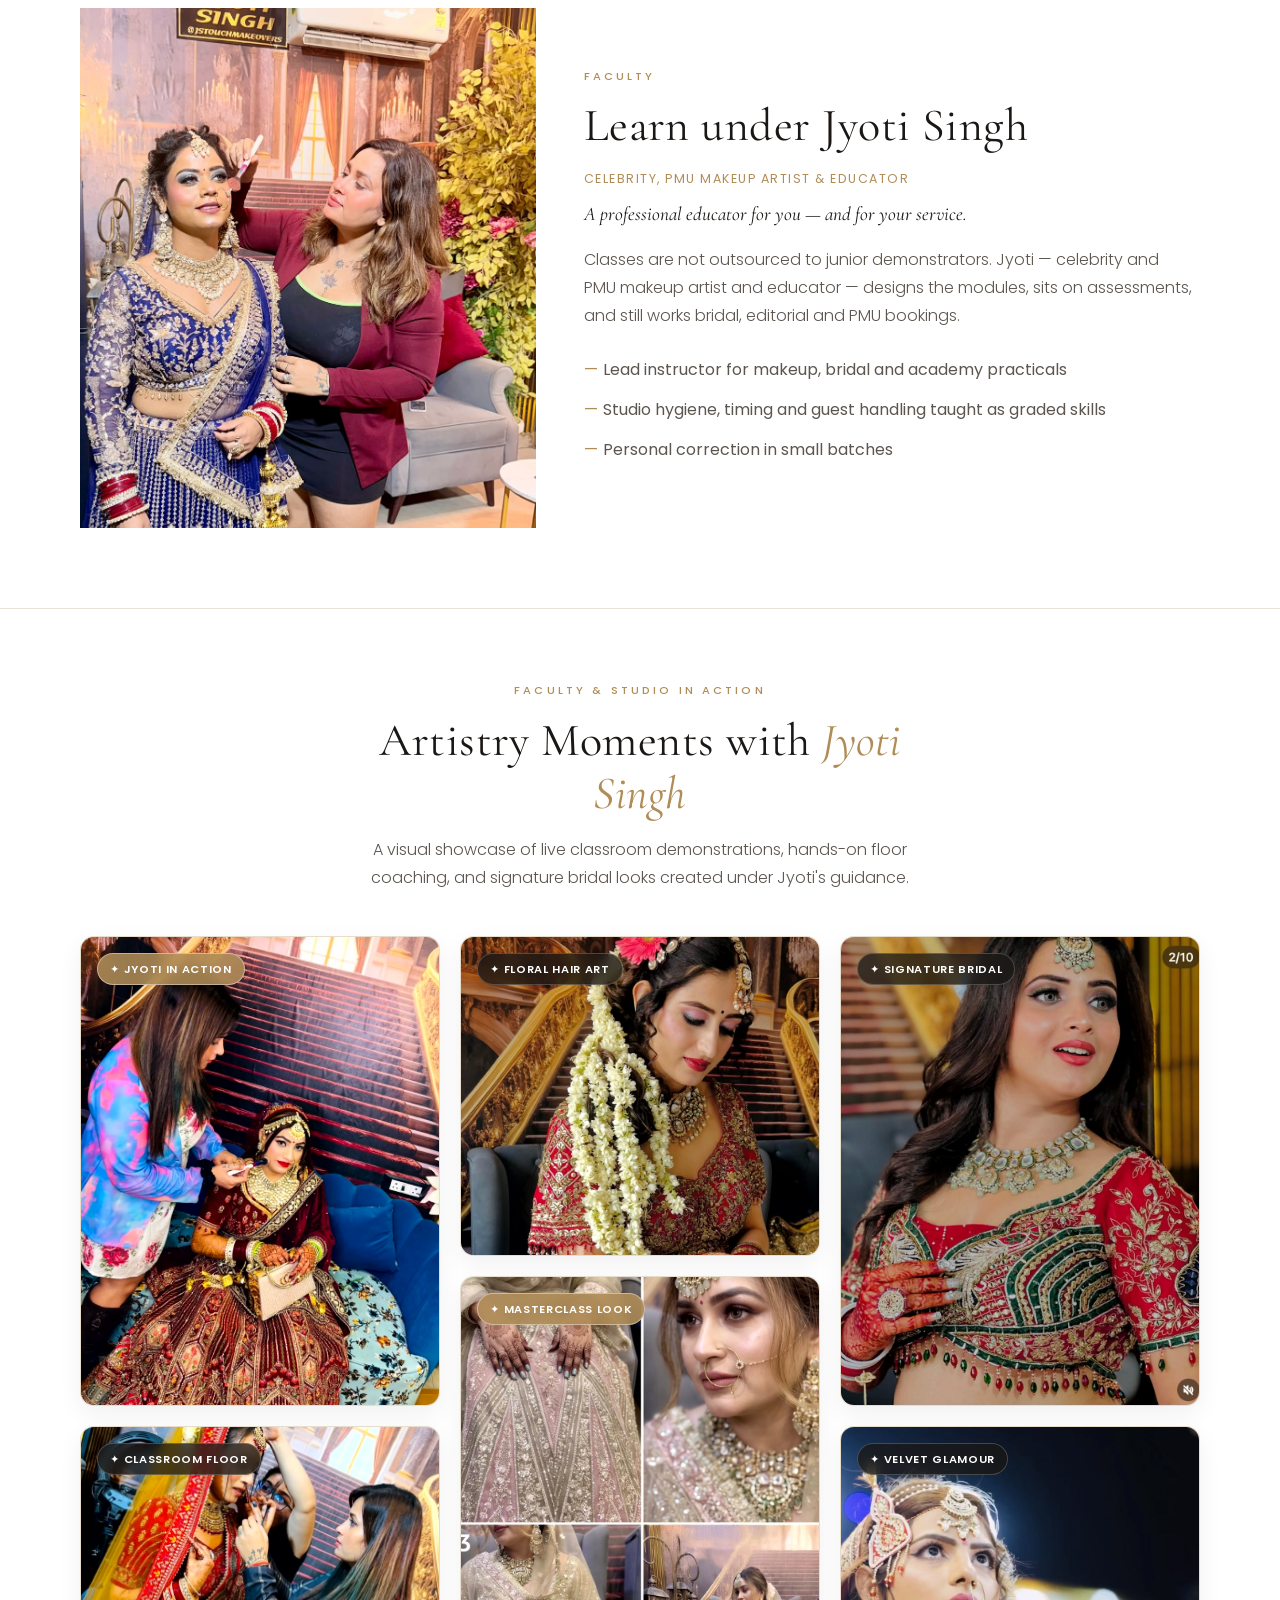
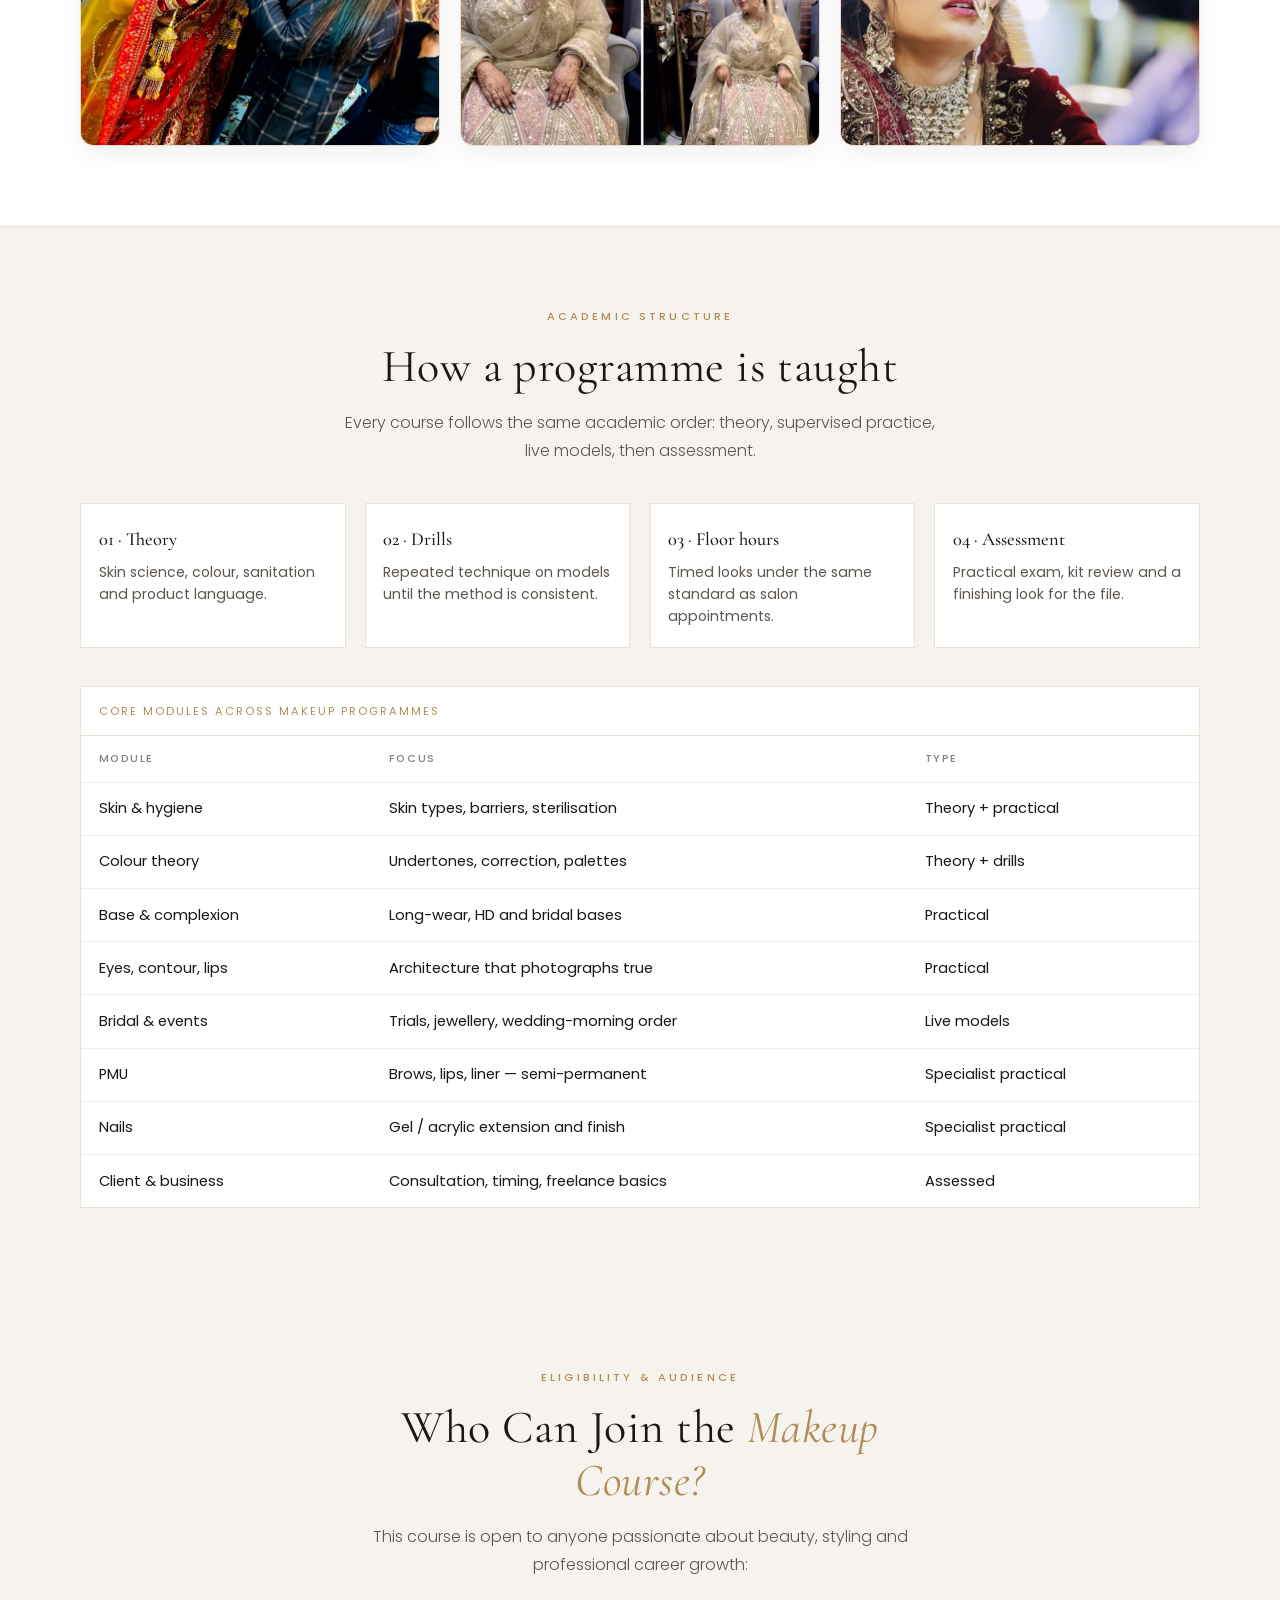
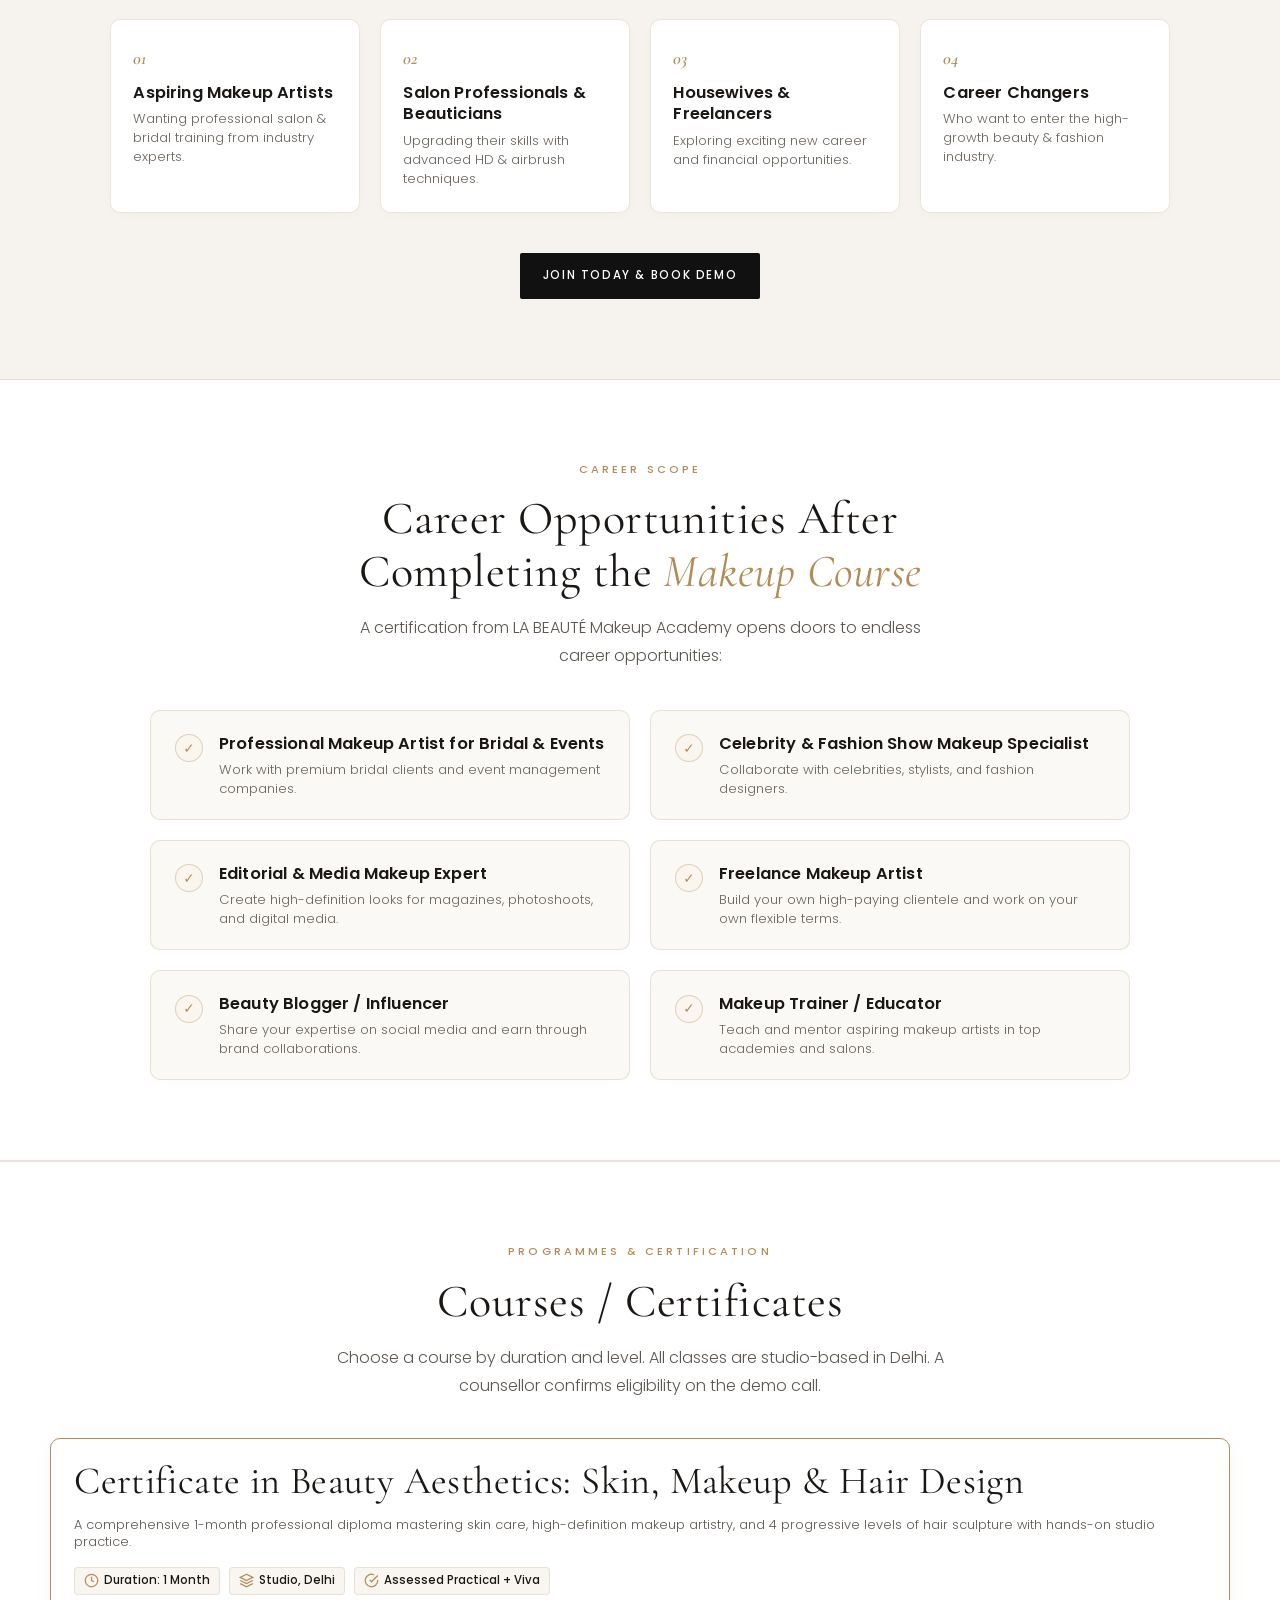
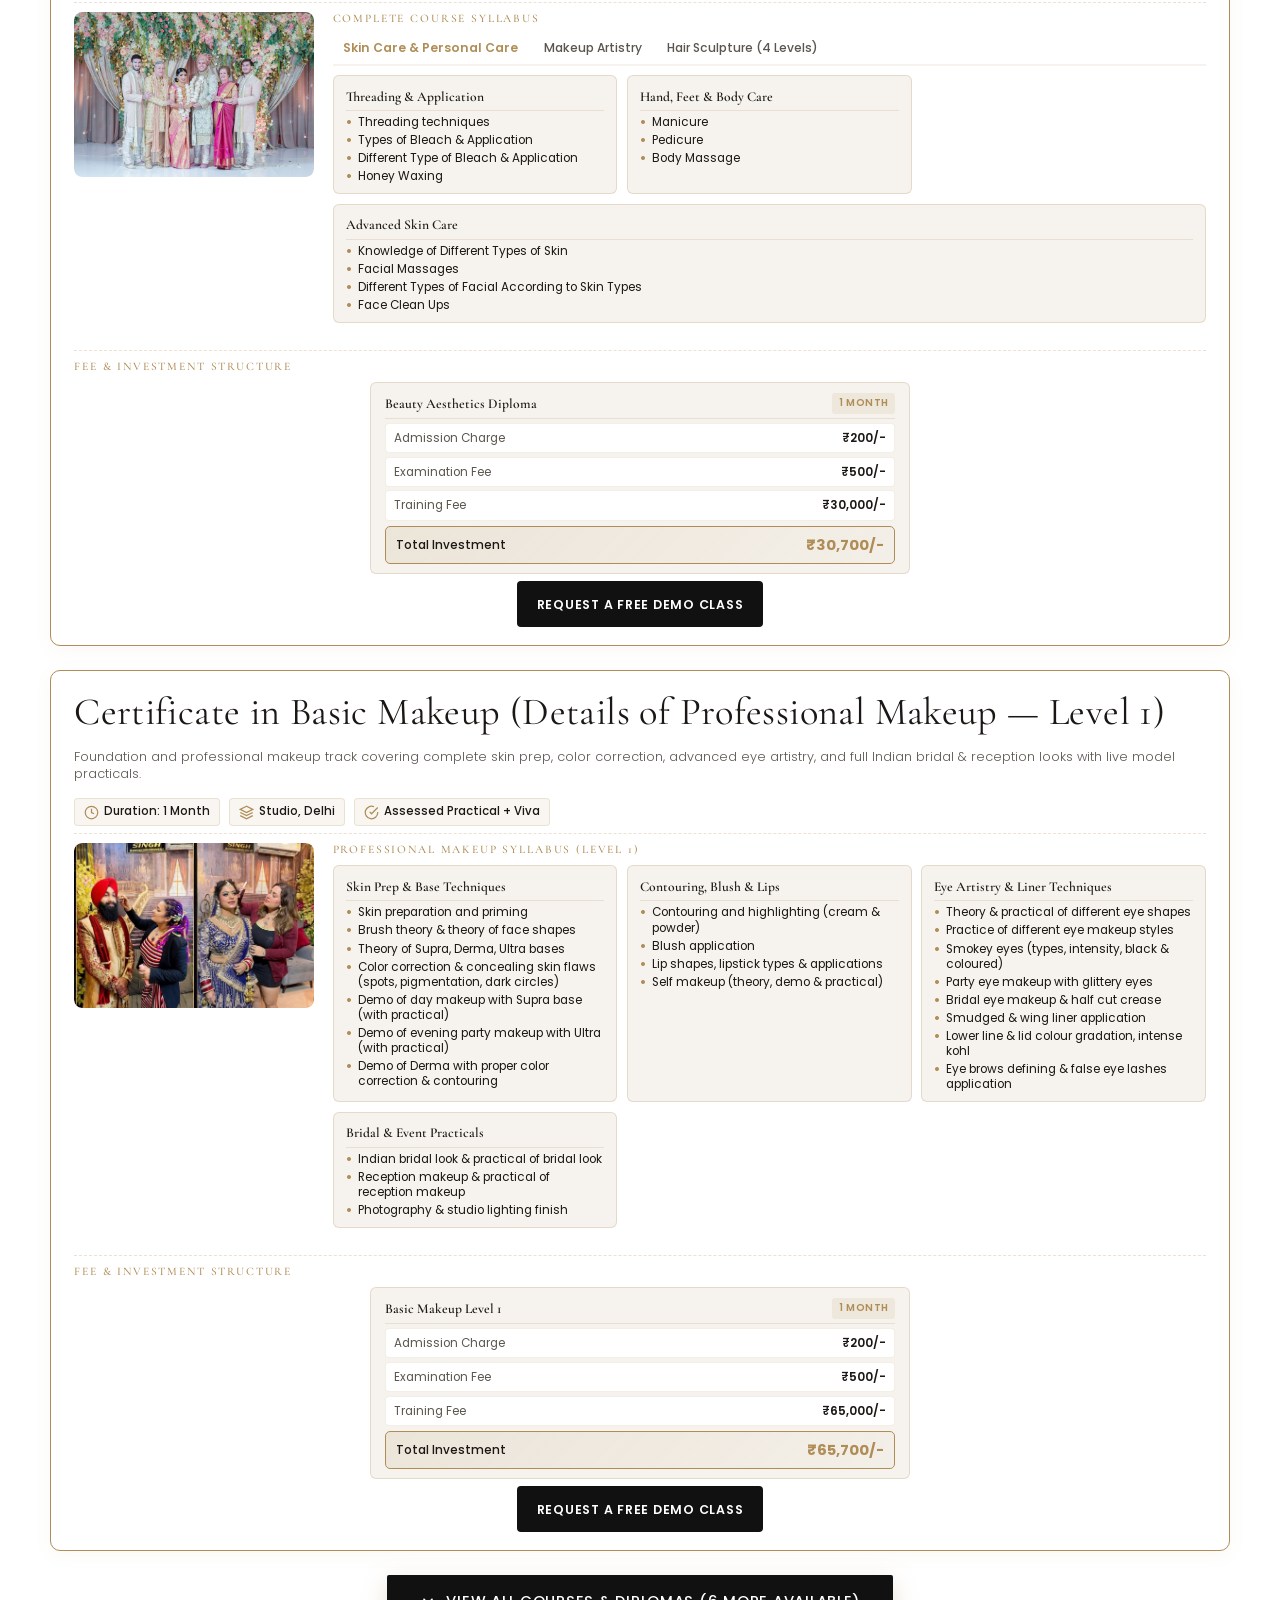
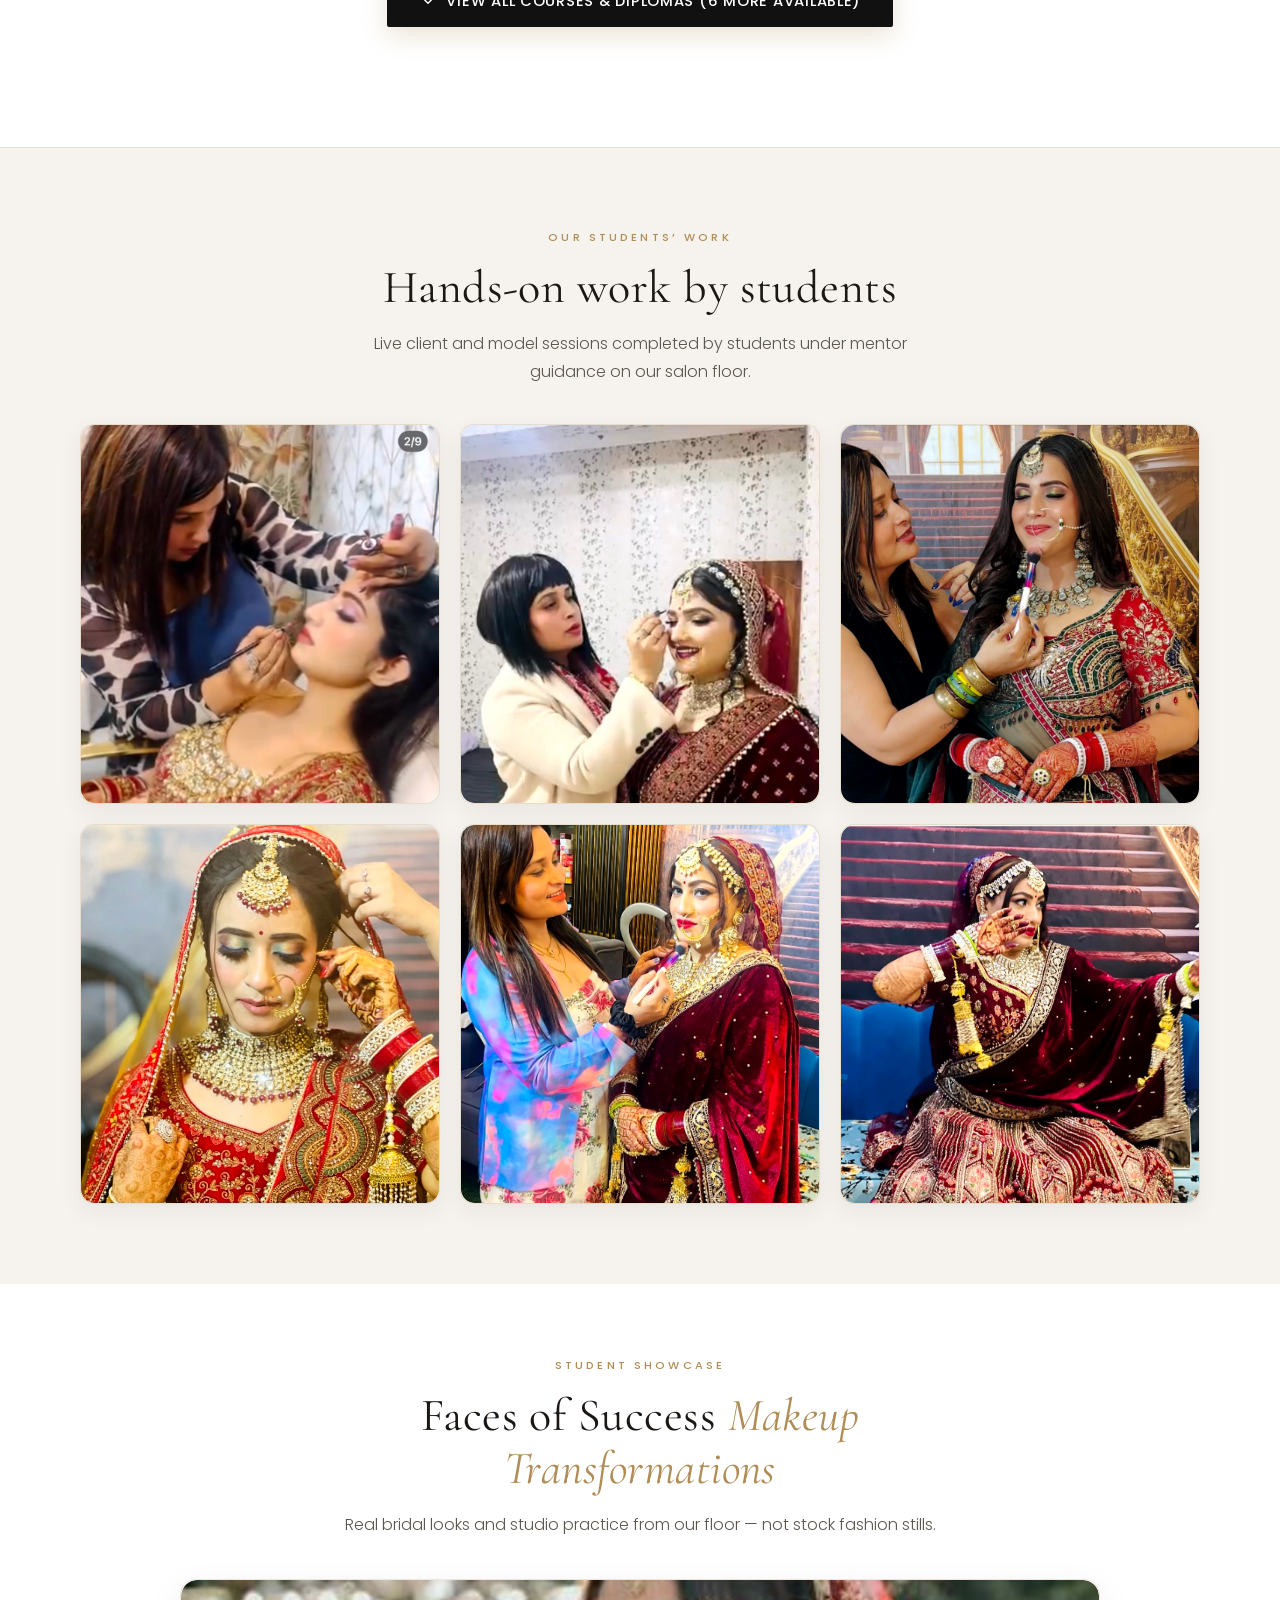
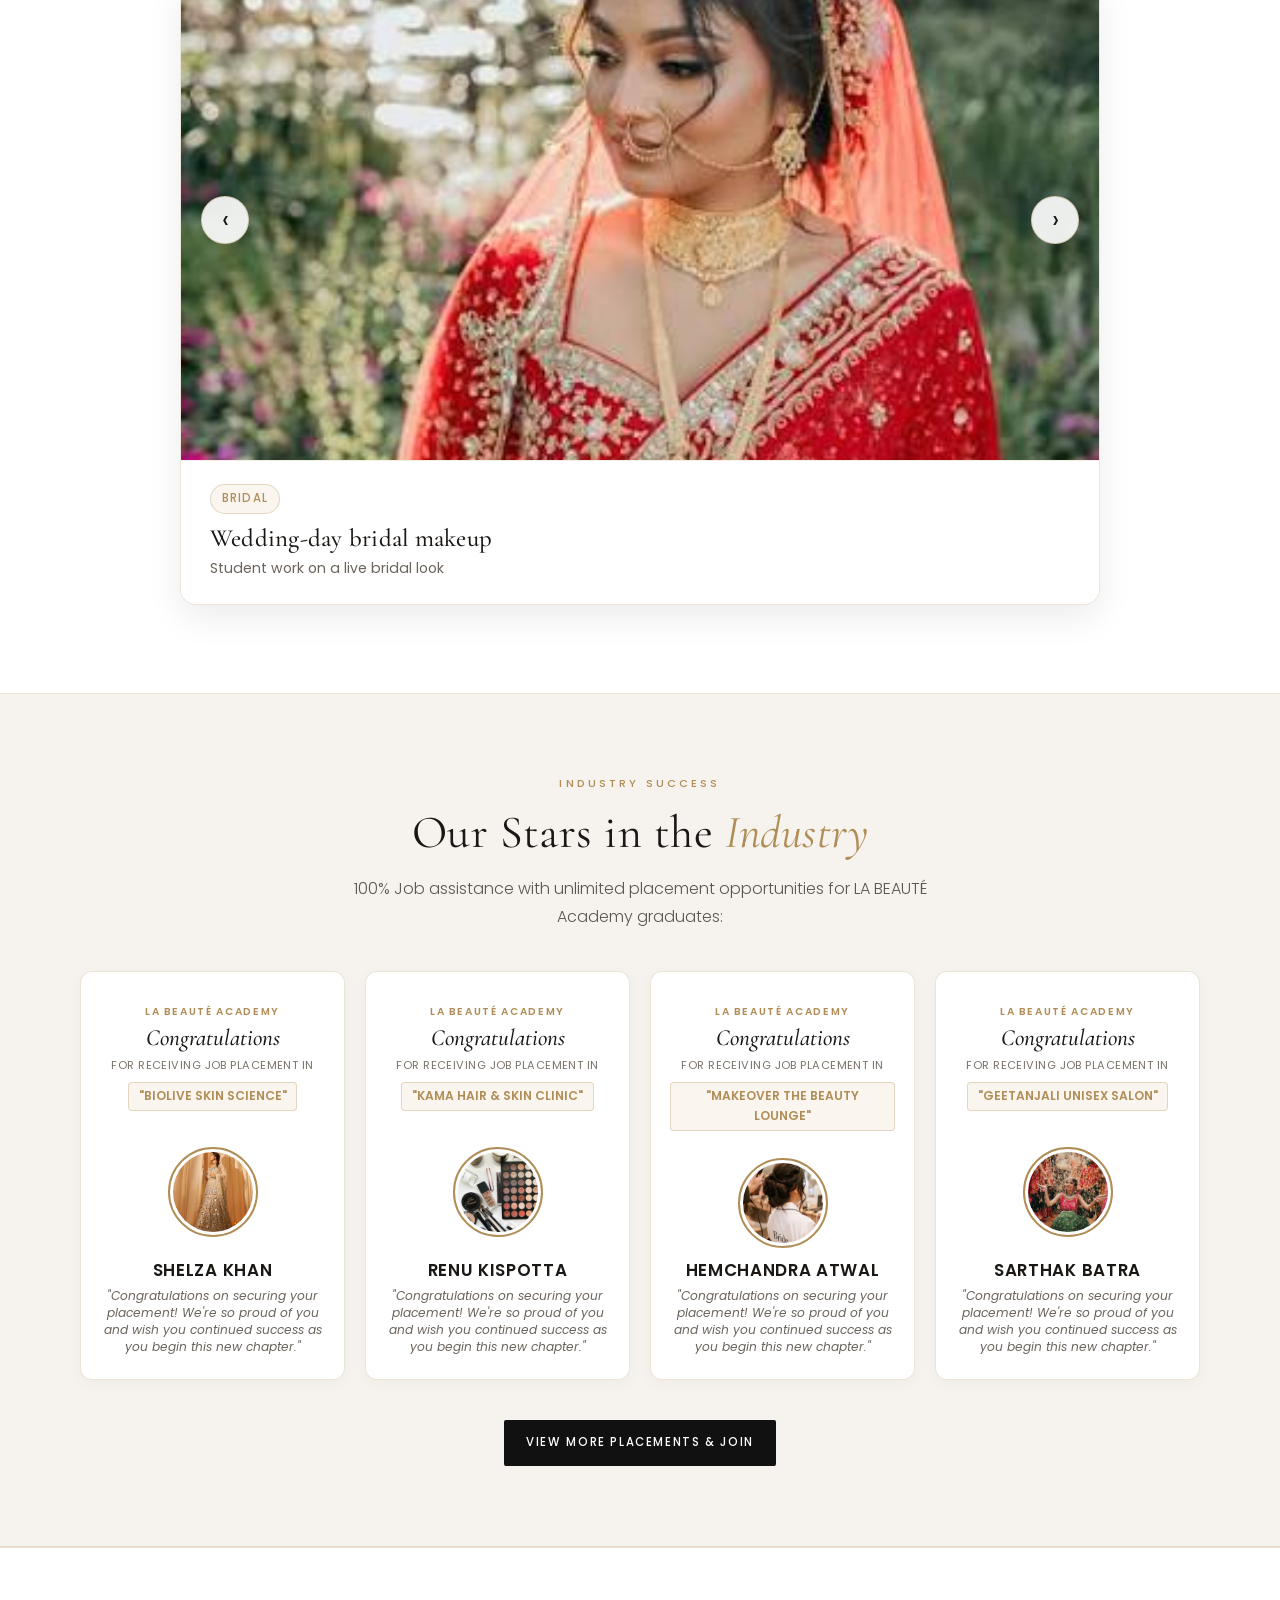
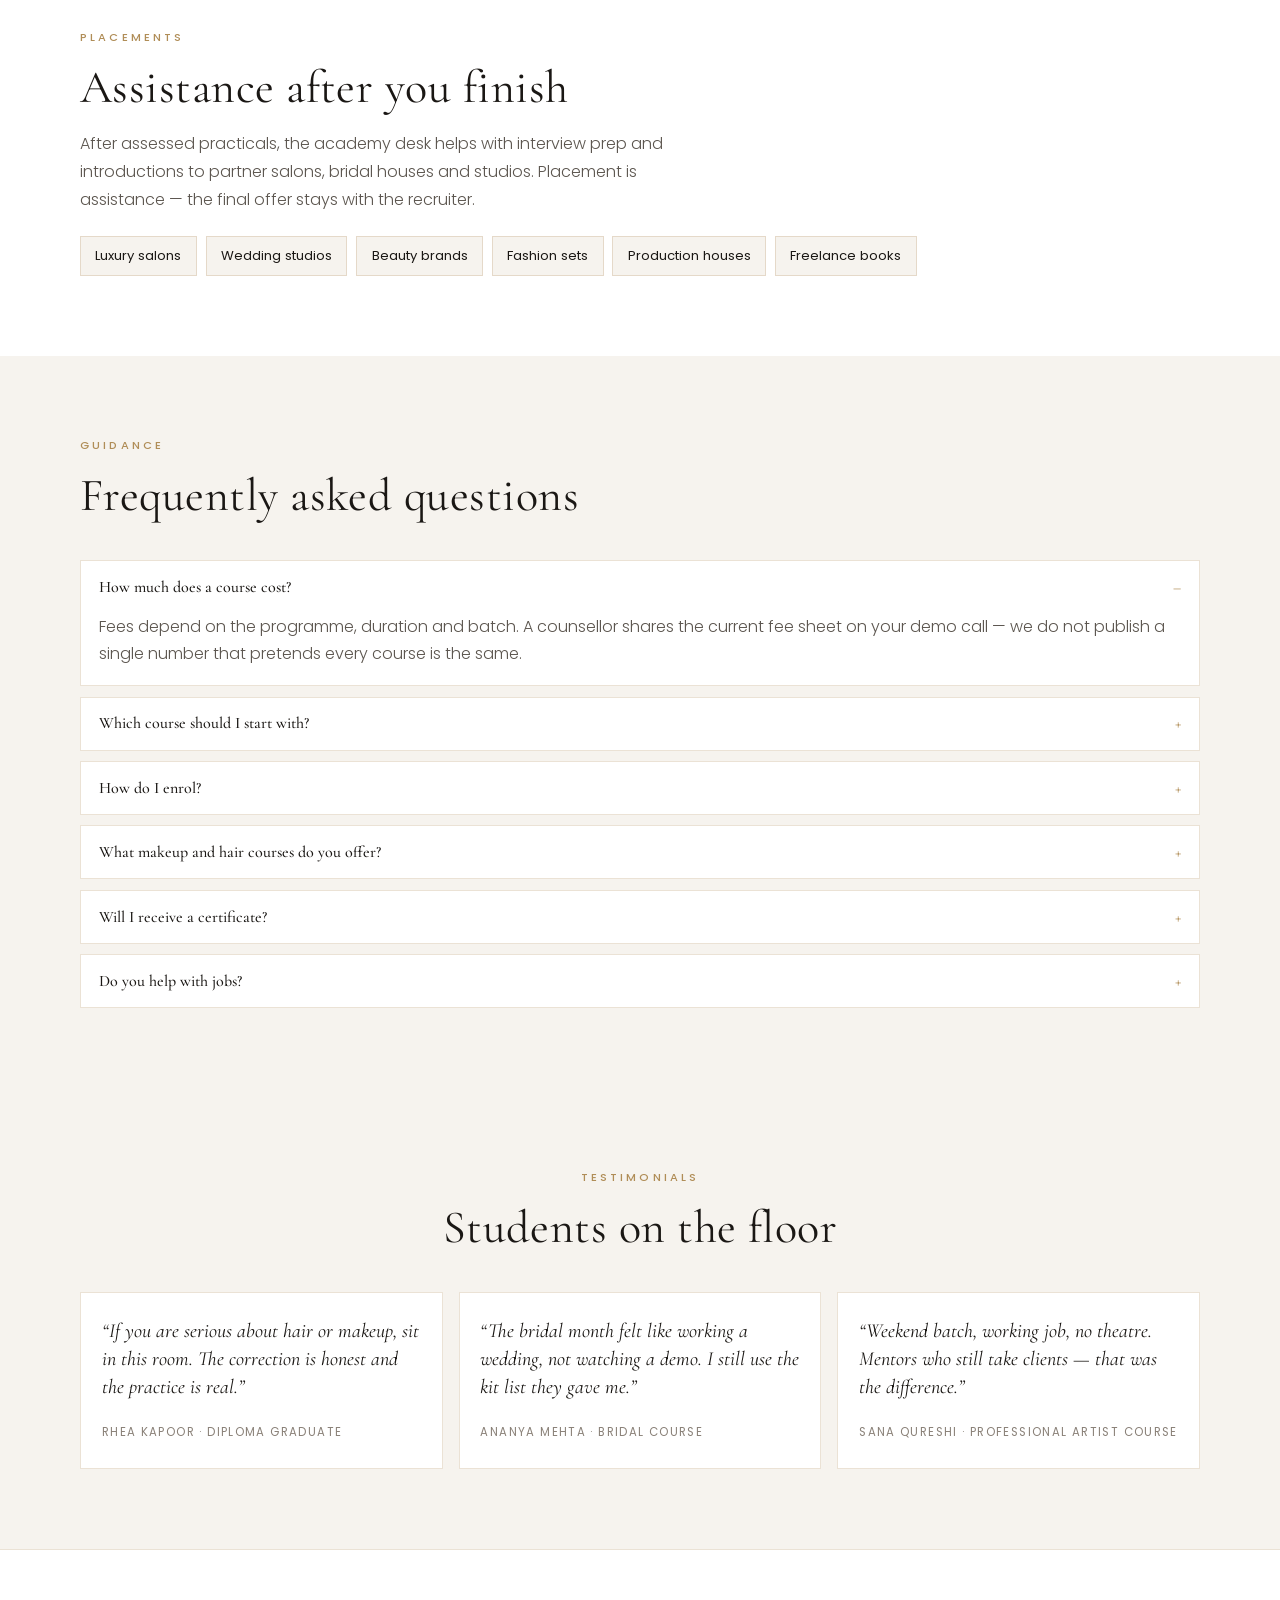
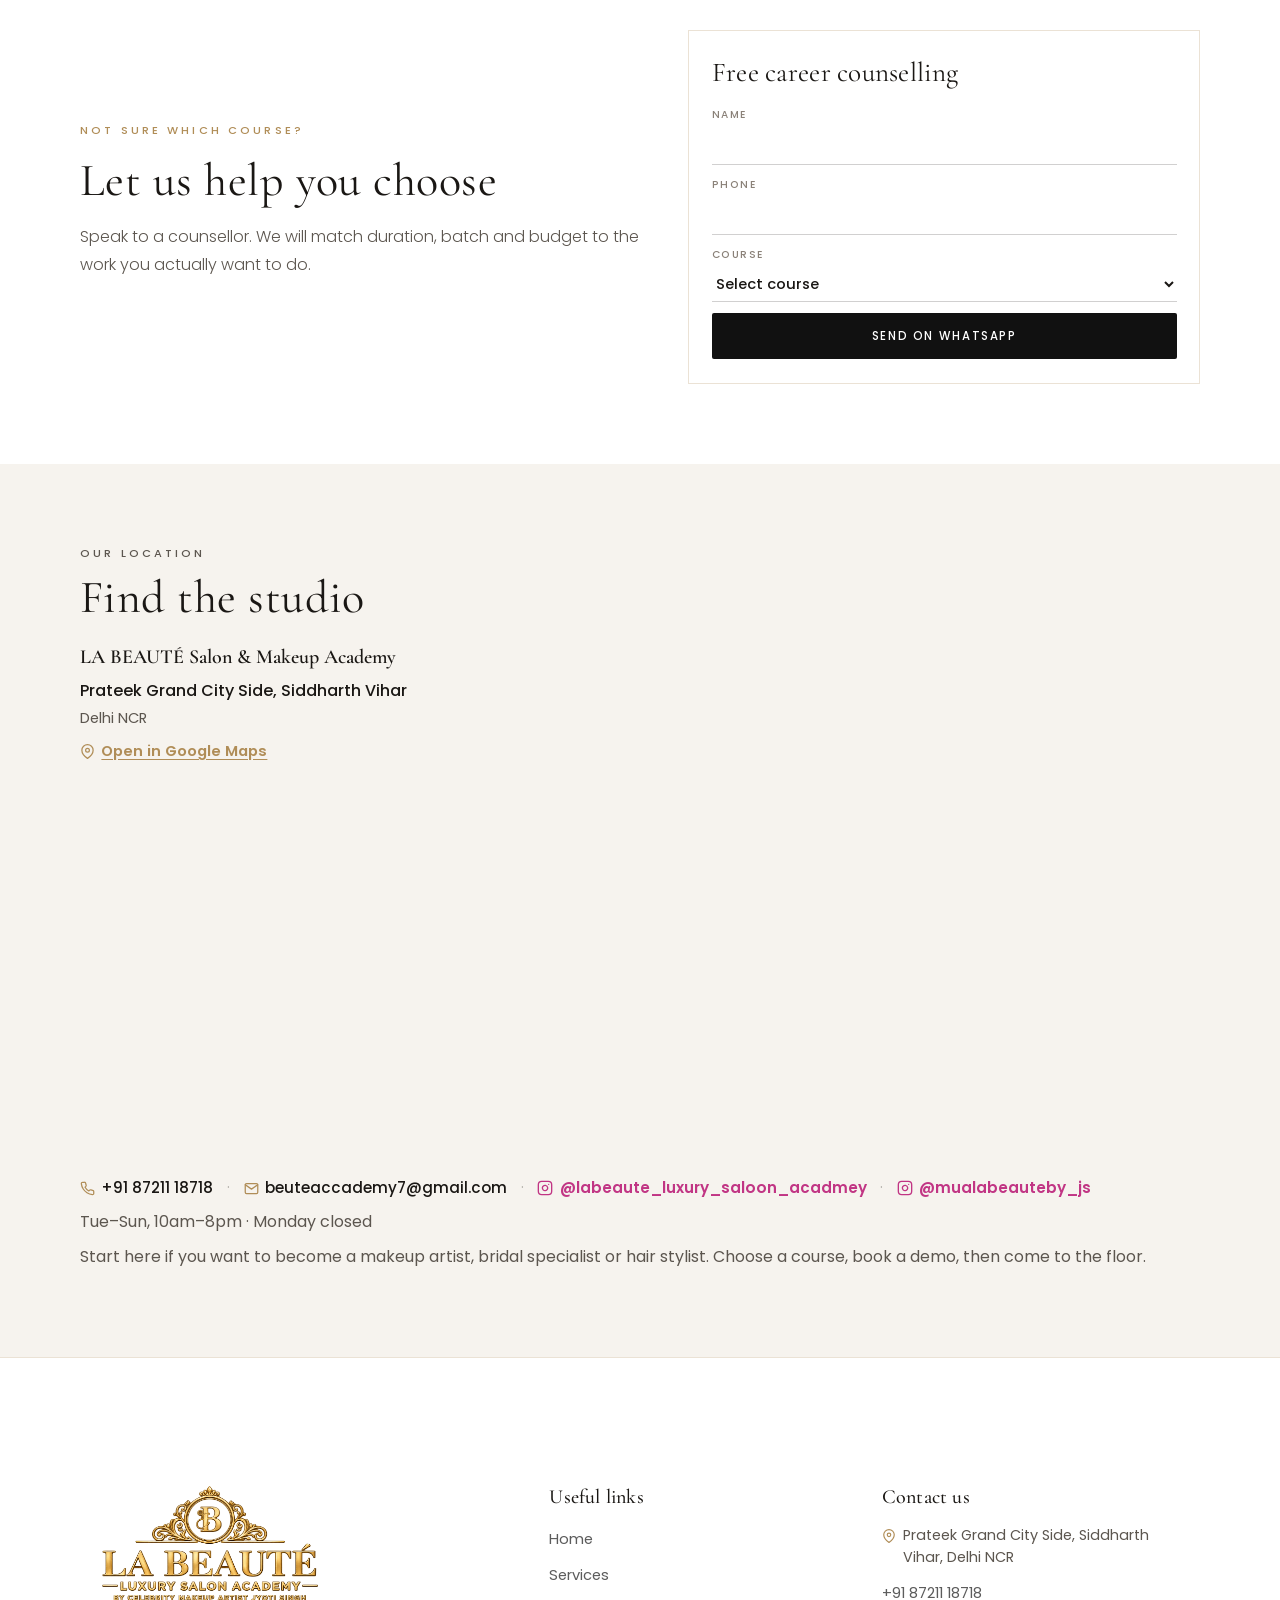
==== commit 463f1b3d: "Remove Ghaziabad references, use about.jpeg, fix mobile responsive layout" ====
--- a/academy.html
+++ b/academy.html
@@ -2944,14 +2944,14 @@
         <address class="lk-loc__address">
           <strong>LA BEAUTÉ Salon &amp; Makeup Academy</strong><br>
           <span class="lk-loc__street">Prateek Grand City Side, Siddharth Vihar</span><br>
-          <span class="lk-loc__city">Ghaziabad, Uttar Pradesh (Delhi NCR)</span><br>
+          <span class="lk-loc__city">Delhi NCR</span><br>
           <a class="lk-loc__map-cta" href="https://www.google.com/maps/place/La%E2%80%99beauty+luxury+salon+%26+Academy/@28.647372,77.411829,17z/data=!3m1!4b1!4m6!3m5!1s0x390cf17f84acb3c9:0xa833065d935297d4!8m2!3d28.647372!4d77.411829" target="_blank" rel="noopener noreferrer">
             <svg width="15" height="15" viewBox="0 0 24 24" fill="none" stroke="currentColor" stroke-width="2" stroke-linecap="round" stroke-linejoin="round" aria-hidden="true"><path d="M21 10c0 7-9 13-9 13s-9-6-9-13a9 9 0 0 1 18 0z"/><circle cx="12" cy="10" r="3"/></svg>
             <span>Open in Google Maps</span>
           </a>
         </address>
         <iframe class="lk-map" title="LA BEAUTÉ on Google Maps"
-          src="https://maps.google.com/maps?q=La%E2%80%99beauty%20luxury%20salon%20%26%20Academy%20Ghaziabad&amp;t=&amp;z=16&amp;ie=UTF8&amp;iwloc=&amp;output=embed" loading="lazy"
+          src="https://maps.google.com/maps?q=La%E2%80%99beauty%20luxury%20salon%20%26%20Academy%20Delhi%20NCR&amp;t=&amp;z=16&amp;ie=UTF8&amp;iwloc=&amp;output=embed" loading="lazy"
           referrerpolicy="no-referrer-when-downgrade" allowfullscreen></iframe>
         <p class="lk-loc__contacts">
           <a class="lk-loc__link" href="tel:+918721118718">
@@ -3025,7 +3025,7 @@
         <ul>
           <li class="footer__addr-item">
             <svg width="14" height="14" viewBox="0 0 24 24" fill="none" stroke="currentColor" stroke-width="2" stroke-linecap="round" stroke-linejoin="round" aria-hidden="true"><path d="M21 10c0 7-9 13-9 13s-9-6-9-13a9 9 0 0 1 18 0z"/><circle cx="12" cy="10" r="3"/></svg>
-            <span>Prateek Grand City Side, Siddharth Vihar, Ghaziabad</span>
+            <span>Prateek Grand City Side, Siddharth Vihar, Delhi NCR</span>
           </li>
           <li><a href="tel:+918721118718">+91 87211 18718</a></li>
           <li><a href="mailto:beuteaccademy7@gmail.com">beuteaccademy7@gmail.com</a></li>
--- a/minimal.css
+++ b/minimal.css
@@ -1158,7 +1158,9 @@
     min-height: 0;
     padding-bottom: 0;
     display: grid;
-    gap: 0.7rem;
+    grid-template-columns: 1fr 1fr;
+    gap: 0.6rem;
+    align-items: stretch;
   }
 
   .lux-about__main,
@@ -1168,30 +1170,45 @@
     height: auto;
     right: auto;
     bottom: auto;
+    border-radius: 12px;
     border: 0;
-    box-shadow: none;
+    box-shadow: 0 8px 24px rgba(26, 23, 20, 0.12);
+    overflow: hidden;
   }
 
   .lux-about__main {
-    aspect-ratio: 4 / 5;
+    aspect-ratio: 3 / 4;
     height: auto;
-    max-height: 420px;
+    max-height: 260px;
   }
 
   .lux-about__inset {
-    aspect-ratio: 4 / 3;
+    aspect-ratio: 3 / 4;
     height: auto;
-    max-height: 220px;
+    max-height: 260px;
   }
 
   .lux-about__badge {
-    left: 0.75rem !important;
-    top: 0.75rem !important;
-    padding: 0.4rem 0.8rem !important;
+    left: 0.5rem !important;
+    top: 0.5rem !important;
+    padding: 0.3rem 0.6rem !important;
+    gap: 0.3rem !important;
+  }
+
+  .lux-about__badge-star {
+    font-size: 0.6rem !important;
   }
 
   .lux-about__badge-text {
-    font-size: 0.68rem !important;
+    font-size: 0.55rem !important;
+    letter-spacing: 0.05em !important;
+  }
+
+  .lux-about__inset-badge {
+    font-size: 0.6rem !important;
+    padding: 0.3rem 0.55rem !important;
+    bottom: 0.5rem !important;
+    left: 0.5rem !important;
   }
 
   .lux-about__stats-grid {
